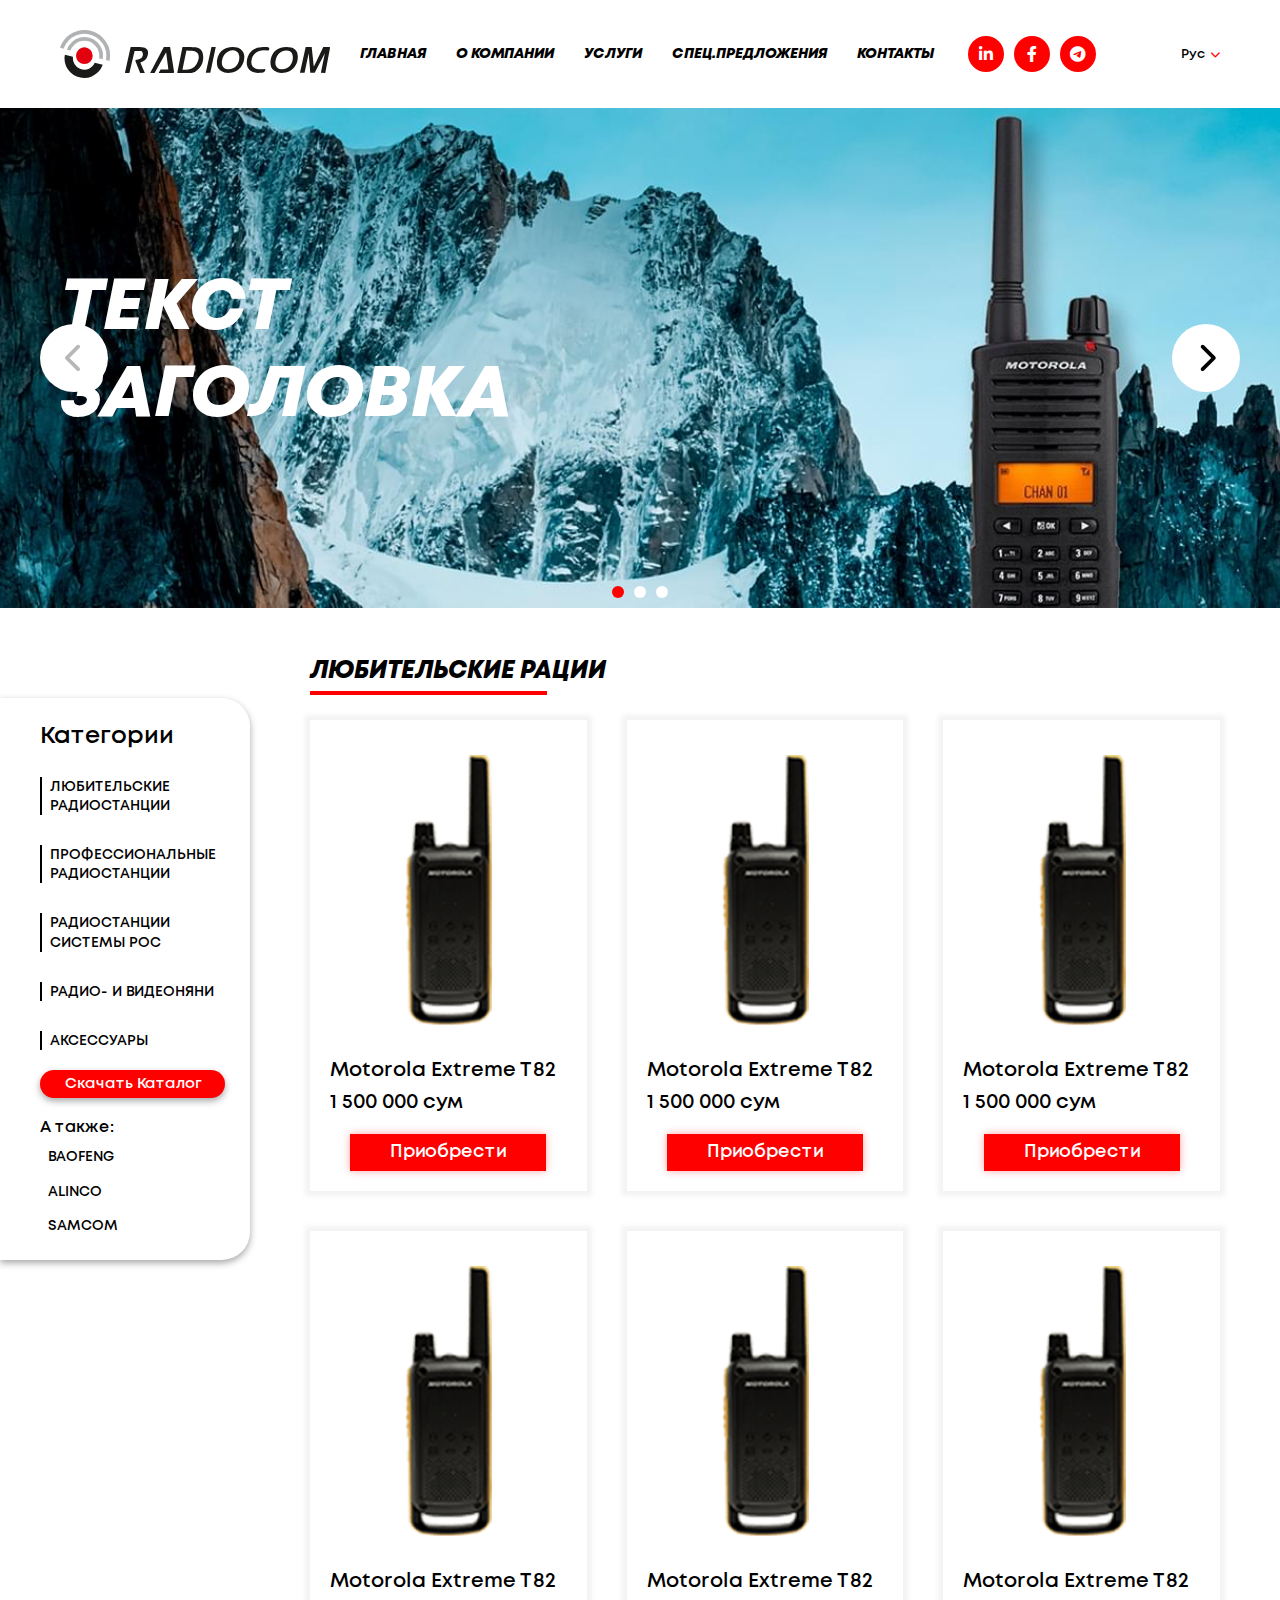
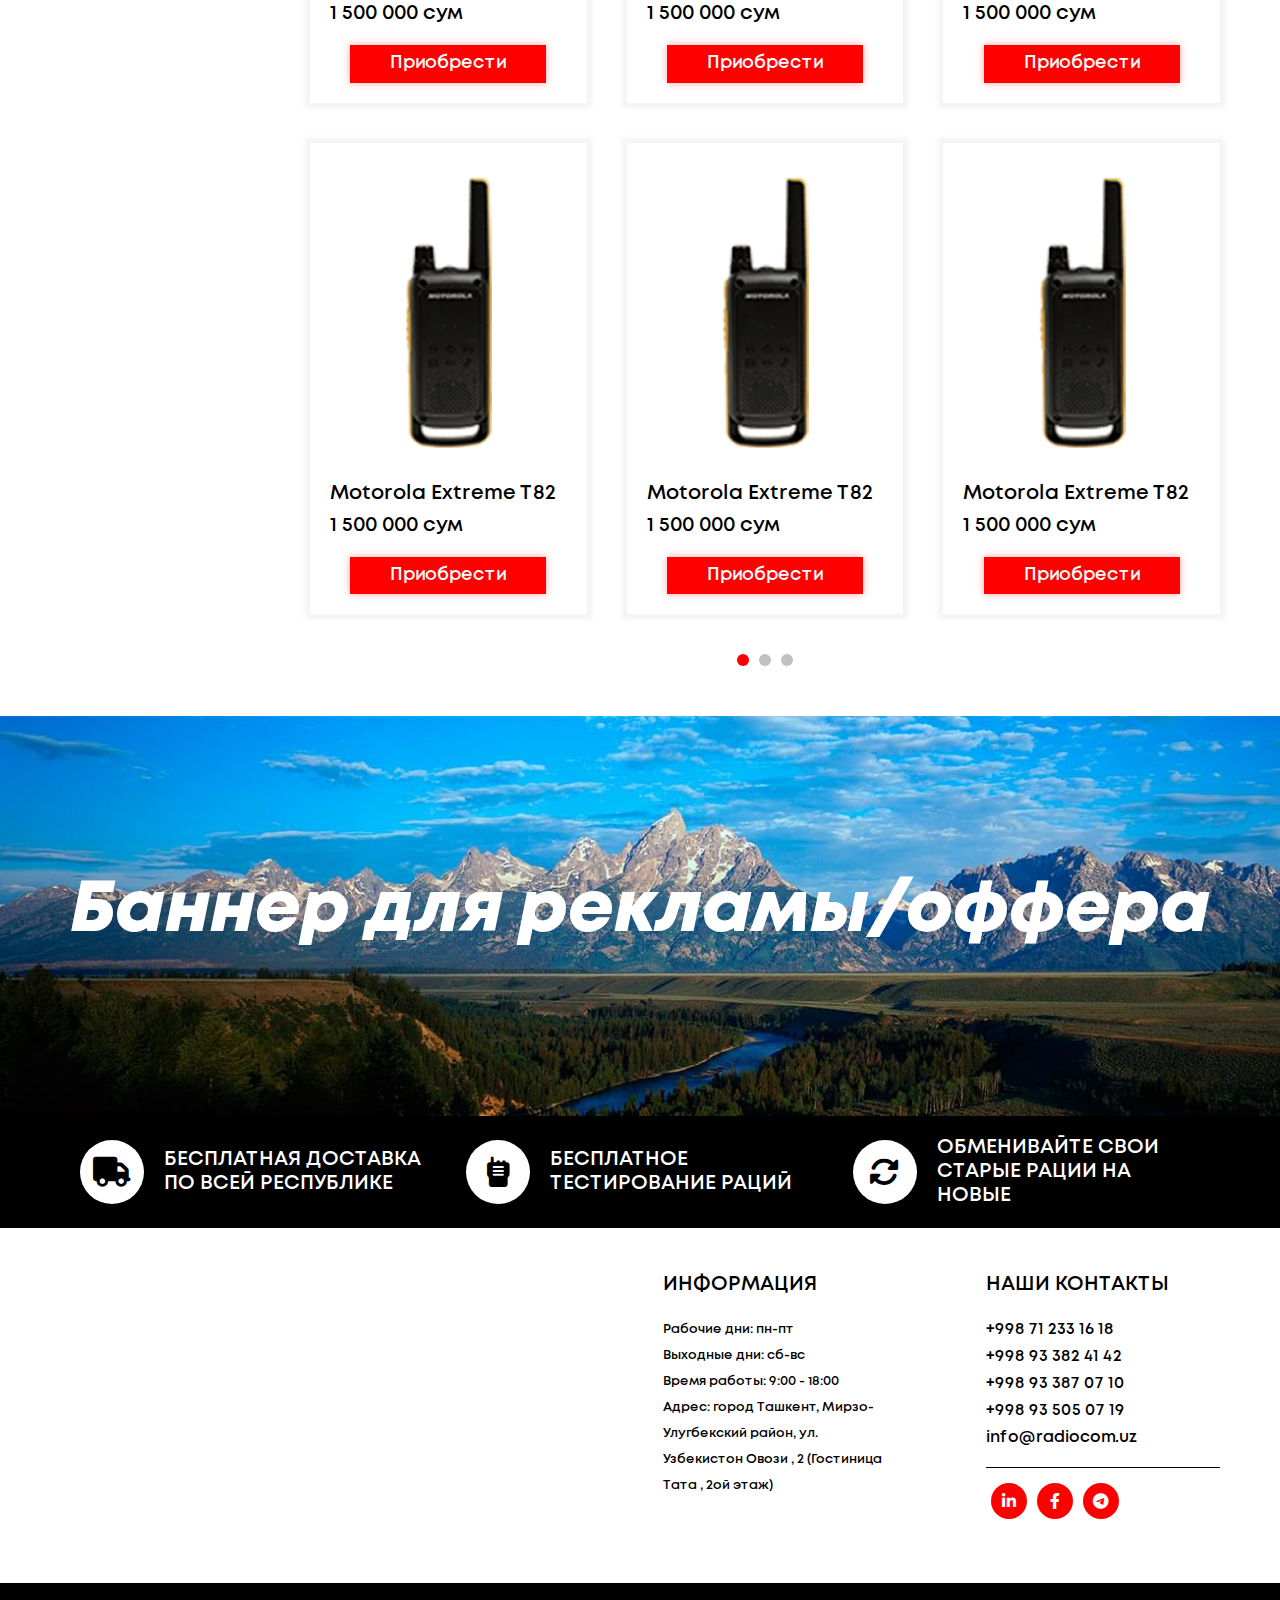
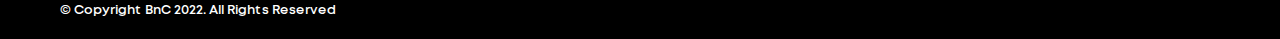
==== index.html @ 078ad46f "init" ====
<!DOCTYPE html>
<html lang="ru">

<head>
    <meta charset="utf-8">
    <title>
        Radiocom
    </title>
    <meta name="description" content="Radiocom">
    <meta name="viewport" content="width=device-width">
    <link rel="icon" href="images/favicon.png">
    <meta property="og:image" content="images/dist/preview.jpg">
    <link rel="preload" href="css/main.min.css" as="style">
    <link rel="preload" href="js/app.min.js" as="script">
    <link rel="stylesheet" href="css/main.min.css">
</head>

<body>

<header class="header">
    <div class="container">
        <div class="header__content">
            <a href="./" class="header__logo">
                <img src="./images/logo-black.svg" alt="logo">
            </a>
            <nav class="header__nav">
                <ul class="header__menu">
                    <li><a href="./" class="active">Главная</a></li>
                    <li><a href="./about.html">О компании</a></li>
                    <li><a href="./services.html">Услуги</a></li>
                    <li><a href="./poc.html">Спец.предложения</a></li>
                    <li><a href="./contacts.html">Контакты</a></li>
                </ul>
            </nav>
            <div class="header__right">
                <ul class="social">
                    <li><a href="#" aria-label="social"><i class="fa-brands fa-linkedin-in"></i></a></li>
                    <li><a href="#" aria-label="social"><i class="fa-brands fa-facebook-f"></i></a></li>
                    <li><a href="#" aria-label="social"><i class="fa-brands fa-telegram"></i></a></li>
                </ul>
                <ul class="header__lang">
                  
                    <li><a href="#">Рус</a></li>
                    <li><a href="#">Eng</a></li>
                    <li><a href="#">Uzb</a></li>
                </ul>
                <div class="burger mobile">
                    <input type="checkbox" id="burgerBtn" class="burger-checkbox">
                    <label for="burgerBtn">
                        <div class="hamburger">
                            <span class="bar bar1"></span>
                            <span class="bar bar2"></span>
                            <span class="bar bar3"></span>
                            <span class="bar bar4"></span>
                        </div>
                    </label>
                </div>
            </div>

        </div>
    </div>
</header>

<main class="main">
  <section class="hero" id="hero">
    <div class="hero__slider">
        <div class="swiper-container">
            <div class="swiper-wrapper">
                <div class="swiper-slide hero__item" style="background-image: url('./images/hero-bg.jpg');">
                    <div class="container">
                        <h1 class="hero__title">ТЕКСТ ЗАГОЛОВКА</h1>
                    </div>
                </div>
                <div class="swiper-slide hero__item" style="background-image: url('./images/hero-bg.jpg');">
                    <div class="container">
                        <h1 class="hero__title">ТЕКСТ ЗАГОЛОВКА</h1>
                    </div>
                </div>
                <div class="swiper-slide hero__item" style="background-image: url('./images/hero-bg.jpg');">
                    <div class="container">
                        <h1 class="hero__title">ТЕКСТ ЗАГОЛОВКА</h1>
                    </div>
                </div>
            </div>
        </div>
        <div class="slider__controls">
            <button type="button" class="slider__button slider__button-prev">
                <i class="fa-solid fa-chevron-left"></i>

            </button>
            <button type="button" class="slider__button slider__button-next">
                <i class="fa-solid fa-chevron-right"></i>
            </button>
        </div>
        <ul class="slider__pagination pagination">

        </ul>
    </div>
</section>
  <section class="products">
    <div class="container">
        <div class="products__categories categories">
            <h2 class="categories__title">Категории</h2>
            <ul class="categories__list">
                <li><a href="#">Любительские радиостанции</a></li>
                <li><a href="#">Профессиональные радиостанции</a></li>
                <li><a href="#">Радиостанции системы PoC</a></li>
                <li><a href="#">радио- и видеоняни</a></li>
                <li><a href="#">аксессуары</a></li>
            </ul>
            <a href="#" class="catalog__btn" download>Скачать Каталог</a>
            <p>А также:</p>
            <ul class="categories__others">
                <li><a href="#">Baofeng</a></li>
                <li><a href="#">alinco</a></li>
                <li><a href="#">samcom</a></li>
            </ul>
        </div>
        <div class="products__right">
            <h2 class="products__title">Любительские рации</h2>
            <div class="products__wrapper">
                <div class="products__item">
                    <a href="#" class="products__img">
                        <img src="./images/products/product-1.png" alt="product">
                    </a>
                    <p class="products__name">Motorola Extreme T82</p>
                    <p class="products__price">1 500 000 сум</p>
                    <a href="#" class="products__btn">Приобрести</a>
                </div>
                <div class="products__item">
                    <a href="#" class="products__img">
                        <img src="./images/products/product-1.png" alt="product">
                    </a>
                    <p class="products__name">Motorola Extreme T82</p>
                    <p class="products__price">1 500 000 сум</p>
                    <a href="#" class="products__btn">Приобрести</a>
                </div>
                <div class="products__item">
                    <a href="#" class="products__img">
                        <img src="./images/products/product-1.png" alt="product">
                    </a>
                    <p class="products__name">Motorola Extreme T82</p>
                    <p class="products__price">1 500 000 сум</p>
                    <a href="#" class="products__btn">Приобрести</a>
                </div>
                <div class="products__item">
                    <a href="#" class="products__img">
                        <img src="./images/products/product-1.png" alt="product">
                    </a>
                    <p class="products__name">Motorola Extreme T82</p>
                    <p class="products__price">1 500 000 сум</p>
                    <a href="#" class="products__btn">Приобрести</a>
                </div>
                <div class="products__item">
                    <a href="#" class="products__img">
                        <img src="./images/products/product-1.png" alt="product">
                    </a>
                    <p class="products__name">Motorola Extreme T82</p>
                    <p class="products__price">1 500 000 сум</p>
                    <a href="#" class="products__btn">Приобрести</a>
                </div>
                <div class="products__item">
                    <a href="#" class="products__img">
                        <img src="./images/products/product-1.png" alt="product">
                    </a>
                    <p class="products__name">Motorola Extreme T82</p>
                    <p class="products__price">1 500 000 сум</p>
                    <a href="#" class="products__btn">Приобрести</a>
                </div>
                <div class="products__item">
                    <a href="#" class="products__img">
                        <img src="./images/products/product-1.png" alt="product">
                    </a>
                    <p class="products__name">Motorola Extreme T82</p>
                    <p class="products__price">1 500 000 сум</p>
                    <a href="#" class="products__btn">Приобрести</a>
                </div>
                <div class="products__item">
                    <a href="#" class="products__img">
                        <img src="./images/products/product-1.png" alt="product">
                    </a>
                    <p class="products__name">Motorola Extreme T82</p>
                    <p class="products__price">1 500 000 сум</p>
                    <a href="#" class="products__btn">Приобрести</a>
                </div>
                <div class="products__item">
                    <a href="#" class="products__img">
                        <img src="./images/products/product-1.png" alt="product">
                    </a>
                    <p class="products__name">Motorola Extreme T82</p>
                    <p class="products__price">1 500 000 сум</p>
                    <a href="#" class="products__btn">Приобрести</a>
                </div>
            </div>
            <ul class="pagination">
                <li><a href="#" aria-label="pagination" class="active"></a></li>
                <li><a href="#" aria-label="pagination"></a></li>
                <li><a href="#" aria-label="pagination"></a></li>
            </ul>
        </div>
    </div>
</section>
  <section class="banner" style="background-image: url('./images/banner-bg.jpg');">
    <div class="container">
        <h2 class="banner__title">Баннер для рекламы/оффера</h2>
    </div>
</section>
  <section class="ffeatures">
    <div class="container">
        <div class="ffeatures__wrapper">
            <div class="ffeatures__item">
                <span class="ffeatures__icon">
                    <i class="fa-solid fa-truck"></i>
                </span>
                Бесплатная доставка по всей республике
            </div>
            <div class="ffeatures__item">
                <span class="ffeatures__icon">
                    <i class="fa-solid fa-walkie-talkie"></i>
                </span>
                Бесплатное тестирование раций
            </div>
            <div class="ffeatures__item">
                <span class="ffeatures__icon">
                    <i class="fa-solid fa-rotate"></i>
                </span>
                обменивайте свои старые рации на новые
            </div>
        </div>
    </div>
</section>
</main>

<footer class="footer">
    <div class="container">
        <div class="contacts__wrapper">
            <div class="map" id="map">
                <script type="text/javascript" charset="utf-8" async src="https://api-maps.yandex.ru/services/constructor/1.0/js/?um=constructor%3A28f73c1e164368e7a58b2b2218a86884e3dcd25d930b7006cfc4f5b9a64bc35a&amp;width=100%25&amp;height=100%&amp;lang=ru_RU&amp;scroll=false"></script>
            </div>
            <div class="contacts__right">
                <div class="contacts__item">
                    <h3 class="contacts__title">ИНФОРМАЦИЯ</h3>
                    <ul class="contacts__list">
                        <li>Рабочие дни: пн-пт</li>
                        <li>Выходные дни: сб-вс</li>
                        <li>Время работы: 9:00 - 18:00</li>
                        <li>Адрес: город Ташкент, Мирзо-Улугбекский район, ул. Узбекистон Овози , 2 (Гостиница Тата , 2ой этаж)</li>
                    </ul>
                </div>
                <div class="contacts__item">
                    <h3 class="contacts__title">НАШИ КОНТАКТЫ</h3>
                    <ul class="contacts__list">
                        <li><a href="#">+998 71 233 16 18</a></li>
                        <li><a href="#">+998 93 382 41 42</a></li>
                        <li><a href="#">+998 93 387 07 10</a></li>
                        <li><a href="#">+998 93 505 07 19</a></li>
                        <li><a href="#">info@radiocom.uz</a></li>
                    </ul>
                    <ul class="social">
                        <li><a href="#" aria-label="social"><i class="fa-brands fa-linkedin-in"></i></a></li>
                        <li><a href="#" aria-label="social"><i class="fa-brands fa-facebook-f"></i></a></li>
                        <li><a href="#" aria-label="social"><i class="fa-brands fa-telegram"></i></a></li>
                    </ul>
                </div>
            </div>
        </div>
    </div>
    <div class="footer__bottom">
        <div class="container">
            <p class="copyright">&copy; Copyright <a href="https://brushandcode.uz/">BnC</a> 2022. All Rights Reserved</p>
        </div>
    </div>
</footer>
<div class="modal" id="services-1">
    <button class="modal__close" type="button" aria-label="close modal">
        <i class="fa-solid fa-chevron-left"></i>
    </button>
    <h2 class="modal__title">Trade In</h2>
    <div class="modal__wrapper">
        <p><strong><i>Услуга TRADE-IN</i></strong> – на помощь быстрому и удобному обмену старой рации на новую! Компания Radiocom предоставляет услугу trade in всем обладателям устаревших раций.</p>
        <p></p>
        <p>Если вы желаете приобрести новую модель рации и избавиться от нынешней старой, то вам нужно, лишь прийти в наш офис и наши специалисты обменяют Вашу рацию на более новую модель.</p>
        <a href="#" class="modal__btn">Узнать подробнее</a>
    </div>
</div>
<div class="backdrop"></div>
<script src="js/app.min.js"></script>
</body>

</html>
---- css/main.min.css ----
@font-face{font-family:Mont;src:url(../fonts/Mont/Mont-HeavyItalic.eot);src:local('Mont Heavy Italic'),local('Mont-HeavyItalic'),url(../fonts/Mont/Mont-HeavyItalic.eot?#iefix) format('embedded-opentype'),url(../fonts/Mont/Mont-HeavyItalic.woff2) format('woff2'),url(../fonts/Mont/Mont-HeavyItalic.woff) format('woff'),url(../fonts/Mont/Mont-HeavyItalic.ttf) format('truetype');font-weight:900;font-style:italic;text-transform:capitalize;font-display:swap}@font-face{font-family:Mont;src:url(../fonts/Mont/Mont-SemiBold.eot);src:local('Mont SemiBold'),local('Mont-SemiBold'),url(../fonts/Mont/Mont-SemiBold.eot?#iefix) format('embedded-opentype'),url(../fonts/Mont/Mont-SemiBold.woff2) format('woff2'),url(../fonts/Mont/Mont-SemiBold.woff) format('woff'),url(../fonts/Mont/Mont-SemiBold.ttf) format('truetype');font-weight:600;font-style:normal;font-display:swap}*,::after,::before{-webkit-box-sizing:border-box;box-sizing:border-box}html{font-family:sans-serif;line-height:1.15;-webkit-text-size-adjust:100%;-webkit-tap-highlight-color:transparent}article,aside,figcaption,figure,footer,header,hgroup,main,nav,section{display:block}body{margin:0;font-family:-apple-system,BlinkMacSystemFont,"Segoe UI",Roboto,"Helvetica Neue",Arial,"Noto Sans","Liberation Sans",sans-serif,"Apple Color Emoji","Segoe UI Emoji","Segoe UI Symbol","Noto Color Emoji";font-size:1rem;font-weight:400;line-height:1.5;color:#212529;text-align:left;background-color:#fff}[tabindex="-1"]:focus:not(:focus-visible){outline:0!important}hr{-webkit-box-sizing:content-box;box-sizing:content-box;height:0;overflow:visible}h1,h2,h3,h4,h5,h6{margin-top:0;margin-bottom:.5rem}p{margin-top:0;margin-bottom:1rem}abbr[data-original-title],abbr[title]{text-decoration:underline;-webkit-text-decoration:underline dotted;text-decoration:underline dotted;cursor:help;border-bottom:0;-webkit-text-decoration-skip-ink:none;text-decoration-skip-ink:none}address{margin-bottom:1rem;font-style:normal;line-height:inherit}dl,ol,ul{margin-top:0;margin-bottom:1rem}ol ol,ol ul,ul ol,ul ul{margin-bottom:0}dt{font-weight:700}dd{margin-bottom:.5rem;margin-left:0}blockquote{margin:0 0 1rem}b,strong{font-weight:bolder}small{font-size:80%}sub,sup{position:relative;font-size:75%;line-height:0;vertical-align:baseline}sub{bottom:-.25em}sup{top:-.5em}a{color:#007bff;text-decoration:none;background-color:transparent}a:hover{color:#0056b3;text-decoration:underline}a:not([href]):not([class]){color:inherit;text-decoration:none}a:not([href]):not([class]):hover{color:inherit;text-decoration:none}code,kbd,pre,samp{font-family:SFMono-Regular,Menlo,Monaco,Consolas,"Liberation Mono","Courier New",monospace;font-size:1em}pre{margin-top:0;margin-bottom:1rem;overflow:auto;-ms-overflow-style:scrollbar}figure{margin:0 0 1rem}img{vertical-align:middle;border-style:none}svg{overflow:hidden;vertical-align:middle}table{border-collapse:collapse}caption{padding-top:.75rem;padding-bottom:.75rem;color:#6c757d;text-align:left;caption-side:bottom}th{text-align:inherit;text-align:-webkit-match-parent}label{display:inline-block;margin-bottom:.5rem}button{border-radius:0}button:focus:not(:focus-visible){outline:0}button,input,optgroup,select,textarea{margin:0;font-family:inherit;font-size:inherit;line-height:inherit}button,input{overflow:visible}button,select{text-transform:none}[role=button]{cursor:pointer}select{word-wrap:normal}[type=button],[type=reset],[type=submit],button{-webkit-appearance:button}[type=button]:not(:disabled),[type=reset]:not(:disabled),[type=submit]:not(:disabled),button:not(:disabled){cursor:pointer}[type=button]::-moz-focus-inner,[type=reset]::-moz-focus-inner,[type=submit]::-moz-focus-inner,button::-moz-focus-inner{padding:0;border-style:none}input[type=checkbox],input[type=radio]{-webkit-box-sizing:border-box;box-sizing:border-box;padding:0}textarea{overflow:auto;resize:vertical}fieldset{min-width:0;padding:0;margin:0;border:0}legend{display:block;width:100%;max-width:100%;padding:0;margin-bottom:.5rem;font-size:1.5rem;line-height:inherit;color:inherit;white-space:normal}progress{vertical-align:baseline}[type=number]::-webkit-inner-spin-button,[type=number]::-webkit-outer-spin-button{height:auto}[type=search]{outline-offset:-2px;-webkit-appearance:none}[type=search]::-webkit-search-decoration{-webkit-appearance:none}::-webkit-file-upload-button{font:inherit;-webkit-appearance:button}output{display:inline-block}summary{display:list-item;cursor:pointer}template{display:none}[hidden]{display:none!important}@font-face{font-family:swiper-icons;src:url("data:application/font-woff;charset=utf-8;base64, [base64]//wADZ2x5ZgAAAywAAADMAAAD2MHtryVoZWFkAAABbAAAADAAAAA2E2+eoWhoZWEAAAGcAAAAHwAAACQC9gDzaG10eAAAAigAAAAZAAAArgJkABFsb2NhAAAC0AAAAFoAAABaFQAUGG1heHAAAAG8AAAAHwAAACAAcABAbmFtZQAAA/gAAAE5AAACXvFdBwlwb3N0AAAFNAAAAGIAAACE5s74hXjaY2BkYGAAYpf5Hu/j+W2+MnAzMYDAzaX6QjD6/4//Bxj5GA8AuRwMYGkAPywL13jaY2BkYGA88P8Agx4j+/8fQDYfA1AEBWgDAIB2BOoAeNpjYGRgYNBh4GdgYgABEMnIABJzYNADCQAACWgAsQB42mNgYfzCOIGBlYGB0YcxjYGBwR1Kf2WQZGhhYGBiYGVmgAFGBiQQkOaawtDAoMBQxXjg/wEGPcYDDA4wNUA2CCgwsAAAO4EL6gAAeNpj2M0gyAACqxgGNWBkZ2D4/wMA+xkDdgAAAHjaY2BgYGaAYBkGRgYQiAHyGMF8FgYHIM3DwMHABGQrMOgyWDLEM1T9/w8UBfEMgLzE////P/5//f/V/xv+r4eaAAeMbAxwIUYmIMHEgKYAYjUcsDAwsLKxc3BycfPw8jEQA/[base64]/uznmfPFBNODM2K7MTQ45YEAZqGP81AmGGcF3iPqOop0r1SPTaTbVkfUe4HXj97wYE+yNwWYxwWu4v1ugWHgo3S1XdZEVqWM7ET0cfnLGxWfkgR42o2PvWrDMBSFj/IHLaF0zKjRgdiVMwScNRAoWUoH78Y2icB/yIY09An6AH2Bdu/UB+yxopYshQiEvnvu0dURgDt8QeC8PDw7Fpji3fEA4z/PEJ6YOB5hKh4dj3EvXhxPqH/SKUY3rJ7srZ4FZnh1PMAtPhwP6fl2PMJMPDgeQ4rY8YT6Gzao0eAEA409DuggmTnFnOcSCiEiLMgxCiTI6Cq5DZUd3Qmp10vO0LaLTd2cjN4fOumlc7lUYbSQcZFkutRG7g6JKZKy0RmdLY680CDnEJ+UMkpFFe1RN7nxdVpXrC4aTtnaurOnYercZg2YVmLN/d/gczfEimrE/fs/bOuq29Zmn8tloORaXgZgGa78yO9/cnXm2BpaGvq25Dv9S4E9+5SIc9PqupJKhYFSSl47+Qcr1mYNAAAAeNptw0cKwkAAAMDZJA8Q7OUJvkLsPfZ6zFVERPy8qHh2YER+3i/BP83vIBLLySsoKimrqKqpa2hp6+jq6RsYGhmbmJqZSy0sraxtbO3sHRydnEMU4uR6yx7JJXveP7WrDycAAAAAAAH//wACeNpjYGRgYOABYhkgZgJCZgZNBkYGLQZtIJsFLMYAAAw3ALgAeNolizEKgDAQBCchRbC2sFER0YD6qVQiBCv/H9ezGI6Z5XBAw8CBK/m5iQQVauVbXLnOrMZv2oLdKFa8Pjuru2hJzGabmOSLzNMzvutpB3N42mNgZGBg4GKQYzBhYMxJLMlj4GBgAYow/P/PAJJhLM6sSoWKfWCAAwDAjgbRAAB42mNgYGBkAIIbCZo5IPrmUn0hGA0AO8EFTQAA");font-weight:400;font-style:normal}:root{--swiper-theme-color:#007aff}.swiper{margin-left:auto;margin-right:auto;position:relative;overflow:hidden;list-style:none;padding:0;z-index:1}.swiper-vertical>.swiper-wrapper{-webkit-box-orient:vertical;-webkit-box-direction:normal;-ms-flex-direction:column;flex-direction:column}.swiper-wrapper{position:relative;width:100%;height:100%;z-index:1;display:-webkit-box;display:-ms-flexbox;display:flex;-webkit-transition-property:-webkit-transform;transition-property:-webkit-transform;-o-transition-property:transform;transition-property:transform;transition-property:transform,-webkit-transform;-webkit-box-sizing:content-box;box-sizing:content-box}.swiper-android .swiper-slide,.swiper-wrapper{-webkit-transform:translate3d(0,0,0);transform:translate3d(0,0,0)}.swiper-pointer-events{-ms-touch-action:pan-y;touch-action:pan-y}.swiper-pointer-events.swiper-vertical{-ms-touch-action:pan-x;touch-action:pan-x}.swiper-slide{-ms-flex-negative:0;flex-shrink:0;width:100%;height:100%;position:relative;-webkit-transition-property:-webkit-transform;transition-property:-webkit-transform;-o-transition-property:transform;transition-property:transform;transition-property:transform,-webkit-transform}.swiper-slide-invisible-blank{visibility:hidden}.swiper-autoheight,.swiper-autoheight .swiper-slide{height:auto}.swiper-autoheight .swiper-wrapper{-webkit-box-align:start;-ms-flex-align:start;align-items:flex-start;-webkit-transition-property:height,-webkit-transform;transition-property:height,-webkit-transform;-o-transition-property:transform,height;transition-property:transform,height;transition-property:transform,height,-webkit-transform}.swiper-backface-hidden .swiper-slide{-webkit-transform:translateZ(0);transform:translateZ(0);-webkit-backface-visibility:hidden;backface-visibility:hidden}.swiper-3d,.swiper-3d.swiper-css-mode .swiper-wrapper{-webkit-perspective:1200px;perspective:1200px}.swiper-3d .swiper-cube-shadow,.swiper-3d .swiper-slide,.swiper-3d .swiper-slide-shadow,.swiper-3d .swiper-slide-shadow-bottom,.swiper-3d .swiper-slide-shadow-left,.swiper-3d .swiper-slide-shadow-right,.swiper-3d .swiper-slide-shadow-top,.swiper-3d .swiper-wrapper{-webkit-transform-style:preserve-3d;transform-style:preserve-3d}.swiper-3d .swiper-slide-shadow,.swiper-3d .swiper-slide-shadow-bottom,.swiper-3d .swiper-slide-shadow-left,.swiper-3d .swiper-slide-shadow-right,.swiper-3d .swiper-slide-shadow-top{position:absolute;left:0;top:0;width:100%;height:100%;pointer-events:none;z-index:10}.swiper-3d .swiper-slide-shadow{background:rgba(0,0,0,.15)}.swiper-3d .swiper-slide-shadow-left{background-image:-webkit-gradient(linear,right top,left top,from(rgba(0,0,0,.5)),to(rgba(0,0,0,0)));background-image:-o-linear-gradient(right,rgba(0,0,0,.5),rgba(0,0,0,0));background-image:linear-gradient(to left,rgba(0,0,0,.5),rgba(0,0,0,0))}.swiper-3d .swiper-slide-shadow-right{background-image:-webkit-gradient(linear,left top,right top,from(rgba(0,0,0,.5)),to(rgba(0,0,0,0)));background-image:-o-linear-gradient(left,rgba(0,0,0,.5),rgba(0,0,0,0));background-image:linear-gradient(to right,rgba(0,0,0,.5),rgba(0,0,0,0))}.swiper-3d .swiper-slide-shadow-top{background-image:-webkit-gradient(linear,left bottom,left top,from(rgba(0,0,0,.5)),to(rgba(0,0,0,0)));background-image:-o-linear-gradient(bottom,rgba(0,0,0,.5),rgba(0,0,0,0));background-image:linear-gradient(to top,rgba(0,0,0,.5),rgba(0,0,0,0))}.swiper-3d .swiper-slide-shadow-bottom{background-image:-webkit-gradient(linear,left top,left bottom,from(rgba(0,0,0,.5)),to(rgba(0,0,0,0)));background-image:-o-linear-gradient(top,rgba(0,0,0,.5),rgba(0,0,0,0));background-image:linear-gradient(to bottom,rgba(0,0,0,.5),rgba(0,0,0,0))}.swiper-css-mode>.swiper-wrapper{overflow:auto;scrollbar-width:none;-ms-overflow-style:none}.swiper-css-mode>.swiper-wrapper::-webkit-scrollbar{display:none}.swiper-css-mode>.swiper-wrapper>.swiper-slide{scroll-snap-align:start start}.swiper-horizontal.swiper-css-mode>.swiper-wrapper{-ms-scroll-snap-type:x mandatory;scroll-snap-type:x mandatory}.swiper-vertical.swiper-css-mode>.swiper-wrapper{-ms-scroll-snap-type:y mandatory;scroll-snap-type:y mandatory}.swiper-centered>.swiper-wrapper::before{content:'';-ms-flex-negative:0;flex-shrink:0;-webkit-box-ordinal-group:10000;-ms-flex-order:9999;order:9999}.swiper-centered.swiper-horizontal>.swiper-wrapper>.swiper-slide:first-child{-webkit-margin-start:var(--swiper-centered-offset-before);margin-inline-start:var(--swiper-centered-offset-before)}.swiper-centered.swiper-horizontal>.swiper-wrapper::before{height:100%;min-height:1px;width:var(--swiper-centered-offset-after)}.swiper-centered.swiper-vertical>.swiper-wrapper>.swiper-slide:first-child{-webkit-margin-before:var(--swiper-centered-offset-before);margin-block-start:var(--swiper-centered-offset-before)}.swiper-centered.swiper-vertical>.swiper-wrapper::before{width:100%;min-width:1px;height:var(--swiper-centered-offset-after)}.swiper-centered>.swiper-wrapper>.swiper-slide{scroll-snap-align:center center}.swiper-virtual .swiper-slide{-webkit-backface-visibility:hidden;-webkit-transform:translateZ(0);transform:translateZ(0)}.swiper-virtual.swiper-css-mode .swiper-wrapper::after{content:'';position:absolute;left:0;top:0;pointer-events:none}.swiper-virtual.swiper-css-mode.swiper-horizontal .swiper-wrapper::after{height:1px;width:var(--swiper-virtual-size)}.swiper-virtual.swiper-css-mode.swiper-vertical .swiper-wrapper::after{width:1px;height:var(--swiper-virtual-size)}:root{--swiper-navigation-size:44px}.swiper-button-next,.swiper-button-prev{position:absolute;top:50%;width:calc(var(--swiper-navigation-size)/ 44 * 27);height:var(--swiper-navigation-size);margin-top:calc(0px - (var(--swiper-navigation-size)/ 2));z-index:10;cursor:pointer;display:-webkit-box;display:-ms-flexbox;display:flex;-webkit-box-align:center;-ms-flex-align:center;align-items:center;-webkit-box-pack:center;-ms-flex-pack:center;justify-content:center;color:var(--swiper-navigation-color,var(--swiper-theme-color))}.swiper-button-next.swiper-button-disabled,.swiper-button-prev.swiper-button-disabled{opacity:.35;cursor:auto;pointer-events:none}.swiper-button-next.swiper-button-hidden,.swiper-button-prev.swiper-button-hidden{opacity:0;cursor:auto;pointer-events:none}.swiper-navigation-disabled .swiper-button-next,.swiper-navigation-disabled .swiper-button-prev{display:none!important}.swiper-button-next:after,.swiper-button-prev:after{font-family:swiper-icons;font-size:var(--swiper-navigation-size);text-transform:none!important;letter-spacing:0;font-variant:initial;line-height:1}.swiper-button-prev,.swiper-rtl .swiper-button-next{left:10px;right:auto}.swiper-button-prev:after,.swiper-rtl .swiper-button-next:after{content:'prev'}.swiper-button-next,.swiper-rtl .swiper-button-prev{right:10px;left:auto}.swiper-button-next:after,.swiper-rtl .swiper-button-prev:after{content:'next'}.swiper-button-lock{display:none}.swiper-pagination{position:absolute;text-align:center;-webkit-transition:.3s opacity;-o-transition:.3s opacity;transition:.3s opacity;-webkit-transform:translate3d(0,0,0);transform:translate3d(0,0,0);z-index:10}.swiper-pagination.swiper-pagination-hidden{opacity:0}.swiper-pagination-disabled>.swiper-pagination,.swiper-pagination.swiper-pagination-disabled{display:none!important}.swiper-horizontal>.swiper-pagination-bullets,.swiper-pagination-bullets.swiper-pagination-horizontal,.swiper-pagination-custom,.swiper-pagination-fraction{bottom:10px;left:0;width:100%}.swiper-pagination-bullets-dynamic{overflow:hidden;font-size:0}.swiper-pagination-bullets-dynamic .swiper-pagination-bullet{-webkit-transform:scale(.33);-ms-transform:scale(.33);transform:scale(.33);position:relative}.swiper-pagination-bullets-dynamic .swiper-pagination-bullet-active{-webkit-transform:scale(1);-ms-transform:scale(1);transform:scale(1)}.swiper-pagination-bullets-dynamic .swiper-pagination-bullet-active-main{-webkit-transform:scale(1);-ms-transform:scale(1);transform:scale(1)}.swiper-pagination-bullets-dynamic .swiper-pagination-bullet-active-prev{-webkit-transform:scale(.66);-ms-transform:scale(.66);transform:scale(.66)}.swiper-pagination-bullets-dynamic .swiper-pagination-bullet-active-prev-prev{-webkit-transform:scale(.33);-ms-transform:scale(.33);transform:scale(.33)}.swiper-pagination-bullets-dynamic .swiper-pagination-bullet-active-next{-webkit-transform:scale(.66);-ms-transform:scale(.66);transform:scale(.66)}.swiper-pagination-bullets-dynamic .swiper-pagination-bullet-active-next-next{-webkit-transform:scale(.33);-ms-transform:scale(.33);transform:scale(.33)}.swiper-pagination-bullet{width:var(--swiper-pagination-bullet-width,var(--swiper-pagination-bullet-size,8px));height:var(--swiper-pagination-bullet-height,var(--swiper-pagination-bullet-size,8px));display:inline-block;border-radius:50%;background:var(--swiper-pagination-bullet-inactive-color,#000);opacity:var(--swiper-pagination-bullet-inactive-opacity,.2)}button.swiper-pagination-bullet{border:none;margin:0;padding:0;-webkit-box-shadow:none;box-shadow:none;-webkit-appearance:none;-moz-appearance:none;appearance:none}.swiper-pagination-clickable .swiper-pagination-bullet{cursor:pointer}.swiper-pagination-bullet:only-child{display:none!important}.swiper-pagination-bullet-active{opacity:var(--swiper-pagination-bullet-opacity,1);background:var(--swiper-pagination-color,var(--swiper-theme-color))}.swiper-pagination-vertical.swiper-pagination-bullets,.swiper-vertical>.swiper-pagination-bullets{right:10px;top:50%;-webkit-transform:translate3d(0,-50%,0);transform:translate3d(0,-50%,0)}.swiper-pagination-vertical.swiper-pagination-bullets .swiper-pagination-bullet,.swiper-vertical>.swiper-pagination-bullets .swiper-pagination-bullet{margin:var(--swiper-pagination-bullet-vertical-gap,6px) 0;display:block}.swiper-pagination-vertical.swiper-pagination-bullets.swiper-pagination-bullets-dynamic,.swiper-vertical>.swiper-pagination-bullets.swiper-pagination-bullets-dynamic{top:50%;-webkit-transform:translateY(-50%);-ms-transform:translateY(-50%);transform:translateY(-50%);width:8px}.swiper-pagination-vertical.swiper-pagination-bullets.swiper-pagination-bullets-dynamic .swiper-pagination-bullet,.swiper-vertical>.swiper-pagination-bullets.swiper-pagination-bullets-dynamic .swiper-pagination-bullet{display:inline-block;-webkit-transition:.2s transform,.2s top;-o-transition:.2s transform,.2s top;transition:.2s transform,.2s top}.swiper-horizontal>.swiper-pagination-bullets .swiper-pagination-bullet,.swiper-pagination-horizontal.swiper-pagination-bullets .swiper-pagination-bullet{margin:0 var(--swiper-pagination-bullet-horizontal-gap,4px)}.swiper-horizontal>.swiper-pagination-bullets.swiper-pagination-bullets-dynamic,.swiper-pagination-horizontal.swiper-pagination-bullets.swiper-pagination-bullets-dynamic{left:50%;-webkit-transform:translateX(-50%);-ms-transform:translateX(-50%);transform:translateX(-50%);white-space:nowrap}.swiper-horizontal>.swiper-pagination-bullets.swiper-pagination-bullets-dynamic .swiper-pagination-bullet,.swiper-pagination-horizontal.swiper-pagination-bullets.swiper-pagination-bullets-dynamic .swiper-pagination-bullet{-webkit-transition:.2s transform,.2s left;-o-transition:.2s transform,.2s left;transition:.2s transform,.2s left}.swiper-horizontal.swiper-rtl>.swiper-pagination-bullets-dynamic .swiper-pagination-bullet{-webkit-transition:.2s transform,.2s right;-o-transition:.2s transform,.2s right;transition:.2s transform,.2s right}.swiper-pagination-progressbar{background:rgba(0,0,0,.25);position:absolute}.swiper-pagination-progressbar .swiper-pagination-progressbar-fill{background:var(--swiper-pagination-color,var(--swiper-theme-color));position:absolute;left:0;top:0;width:100%;height:100%;-webkit-transform:scale(0);-ms-transform:scale(0);transform:scale(0);-webkit-transform-origin:left top;-ms-transform-origin:left top;transform-origin:left top}.swiper-rtl .swiper-pagination-progressbar .swiper-pagination-progressbar-fill{-webkit-transform-origin:right top;-ms-transform-origin:right top;transform-origin:right top}.swiper-horizontal>.swiper-pagination-progressbar,.swiper-pagination-progressbar.swiper-pagination-horizontal,.swiper-pagination-progressbar.swiper-pagination-vertical.swiper-pagination-progressbar-opposite,.swiper-vertical>.swiper-pagination-progressbar.swiper-pagination-progressbar-opposite{width:100%;height:4px;left:0;top:0}.swiper-horizontal>.swiper-pagination-progressbar.swiper-pagination-progressbar-opposite,.swiper-pagination-progressbar.swiper-pagination-horizontal.swiper-pagination-progressbar-opposite,.swiper-pagination-progressbar.swiper-pagination-vertical,.swiper-vertical>.swiper-pagination-progressbar{width:4px;height:100%;left:0;top:0}.swiper-pagination-lock{display:none}.swiper-scrollbar{border-radius:10px;position:relative;-ms-touch-action:none;background:rgba(0,0,0,.1)}.swiper-scrollbar-disabled>.swiper-scrollbar,.swiper-scrollbar.swiper-scrollbar-disabled{display:none!important}.swiper-horizontal>.swiper-scrollbar,.swiper-scrollbar.swiper-scrollbar-horizontal{position:absolute;left:1%;bottom:3px;z-index:50;height:5px;width:98%}.swiper-scrollbar.swiper-scrollbar-vertical,.swiper-vertical>.swiper-scrollbar{position:absolute;right:3px;top:1%;z-index:50;width:5px;height:98%}.swiper-scrollbar-drag{height:100%;width:100%;position:relative;background:rgba(0,0,0,.5);border-radius:10px;left:0;top:0}.swiper-scrollbar-cursor-drag{cursor:move}.swiper-scrollbar-lock{display:none}.swiper-zoom-container{width:100%;height:100%;display:-webkit-box;display:-ms-flexbox;display:flex;-webkit-box-pack:center;-ms-flex-pack:center;justify-content:center;-webkit-box-align:center;-ms-flex-align:center;align-items:center;text-align:center}.swiper-zoom-container>canvas,.swiper-zoom-container>img,.swiper-zoom-container>svg{max-width:100%;max-height:100%;-o-object-fit:contain;object-fit:contain}.swiper-slide-zoomed{cursor:move}.swiper-lazy-preloader{width:42px;height:42px;position:absolute;left:50%;top:50%;margin-left:-21px;margin-top:-21px;z-index:10;-webkit-transform-origin:50%;-ms-transform-origin:50%;transform-origin:50%;-webkit-box-sizing:border-box;box-sizing:border-box;border:4px solid var(--swiper-preloader-color,var(--swiper-theme-color));border-radius:50%;border-top-color:transparent}.swiper-watch-progress .swiper-slide-visible .swiper-lazy-preloader,.swiper:not(.swiper-watch-progress) .swiper-lazy-preloader{-webkit-animation:swiper-preloader-spin 1s infinite linear;animation:swiper-preloader-spin 1s infinite linear}.swiper-lazy-preloader-white{--swiper-preloader-color:#fff}.swiper-lazy-preloader-black{--swiper-preloader-color:#000}@-webkit-keyframes swiper-preloader-spin{0%{-webkit-transform:rotate(0);transform:rotate(0)}100%{-webkit-transform:rotate(360deg);transform:rotate(360deg)}}@keyframes swiper-preloader-spin{0%{-webkit-transform:rotate(0);transform:rotate(0)}100%{-webkit-transform:rotate(360deg);transform:rotate(360deg)}}.swiper .swiper-notification{position:absolute;left:0;top:0;pointer-events:none;opacity:0;z-index:-1000}.swiper-free-mode>.swiper-wrapper{-webkit-transition-timing-function:ease-out;-o-transition-timing-function:ease-out;transition-timing-function:ease-out;margin:0 auto}.swiper-grid>.swiper-wrapper{-ms-flex-wrap:wrap;flex-wrap:wrap}.swiper-grid-column>.swiper-wrapper{-ms-flex-wrap:wrap;flex-wrap:wrap;-webkit-box-orient:vertical;-webkit-box-direction:normal;-ms-flex-direction:column;flex-direction:column}.swiper-fade.swiper-free-mode .swiper-slide{-webkit-transition-timing-function:ease-out;-o-transition-timing-function:ease-out;transition-timing-function:ease-out}.swiper-fade .swiper-slide{pointer-events:none;-webkit-transition-property:opacity;-o-transition-property:opacity;transition-property:opacity}.swiper-fade .swiper-slide .swiper-slide{pointer-events:none}.swiper-fade .swiper-slide-active,.swiper-fade .swiper-slide-active .swiper-slide-active{pointer-events:auto}.swiper-cube{overflow:visible}.swiper-cube .swiper-slide{pointer-events:none;-webkit-backface-visibility:hidden;backface-visibility:hidden;z-index:1;visibility:hidden;-webkit-transform-origin:0 0;-ms-transform-origin:0 0;transform-origin:0 0;width:100%;height:100%}.swiper-cube .swiper-slide .swiper-slide{pointer-events:none}.swiper-cube.swiper-rtl .swiper-slide{-webkit-transform-origin:100% 0;-ms-transform-origin:100% 0;transform-origin:100% 0}.swiper-cube .swiper-slide-active,.swiper-cube .swiper-slide-active .swiper-slide-active{pointer-events:auto}.swiper-cube .swiper-slide-active,.swiper-cube .swiper-slide-next,.swiper-cube .swiper-slide-next+.swiper-slide,.swiper-cube .swiper-slide-prev{pointer-events:auto;visibility:visible}.swiper-cube .swiper-slide-shadow-bottom,.swiper-cube .swiper-slide-shadow-left,.swiper-cube .swiper-slide-shadow-right,.swiper-cube .swiper-slide-shadow-top{z-index:0;-webkit-backface-visibility:hidden;backface-visibility:hidden}.swiper-cube .swiper-cube-shadow{position:absolute;left:0;bottom:0;width:100%;height:100%;opacity:.6;z-index:0}.swiper-cube .swiper-cube-shadow:before{content:'';background:#000;position:absolute;left:0;top:0;bottom:0;right:0;-webkit-filter:blur(50px);filter:blur(50px)}.swiper-flip{overflow:visible}.swiper-flip .swiper-slide{pointer-events:none;-webkit-backface-visibility:hidden;backface-visibility:hidden;z-index:1}.swiper-flip .swiper-slide .swiper-slide{pointer-events:none}.swiper-flip .swiper-slide-active,.swiper-flip .swiper-slide-active .swiper-slide-active{pointer-events:auto}.swiper-flip .swiper-slide-shadow-bottom,.swiper-flip .swiper-slide-shadow-left,.swiper-flip .swiper-slide-shadow-right,.swiper-flip .swiper-slide-shadow-top{z-index:0;-webkit-backface-visibility:hidden;backface-visibility:hidden}.swiper-creative .swiper-slide{-webkit-backface-visibility:hidden;backface-visibility:hidden;overflow:hidden;-webkit-transition-property:opacity,height,-webkit-transform;transition-property:opacity,height,-webkit-transform;-o-transition-property:transform,opacity,height;transition-property:transform,opacity,height;transition-property:transform,opacity,height,-webkit-transform}.swiper-cards{overflow:visible}.swiper-cards .swiper-slide{-webkit-transform-origin:center bottom;-ms-transform-origin:center bottom;transform-origin:center bottom;-webkit-backface-visibility:hidden;backface-visibility:hidden;overflow:hidden}:root{--animate-duration:1s;--animate-delay:1s;--animate-repeat:1}.animate__animated{-webkit-animation-duration:1s;animation-duration:1s;-webkit-animation-duration:var(--animate-duration);animation-duration:var(--animate-duration);-webkit-animation-fill-mode:both;animation-fill-mode:both}.animate__animated.animate__infinite{-webkit-animation-iteration-count:infinite;animation-iteration-count:infinite}.animate__animated.animate__repeat-1{-webkit-animation-iteration-count:1;animation-iteration-count:1;-webkit-animation-iteration-count:var(--animate-repeat);animation-iteration-count:var(--animate-repeat)}.animate__animated.animate__repeat-2{-webkit-animation-iteration-count:2;animation-iteration-count:2;-webkit-animation-iteration-count:calc(var(--animate-repeat)*2);animation-iteration-count:calc(var(--animate-repeat)*2)}.animate__animated.animate__repeat-3{-webkit-animation-iteration-count:3;animation-iteration-count:3;-webkit-animation-iteration-count:calc(var(--animate-repeat)*3);animation-iteration-count:calc(var(--animate-repeat)*3)}.animate__animated.animate__delay-1s{-webkit-animation-delay:1s;animation-delay:1s;-webkit-animation-delay:var(--animate-delay);animation-delay:var(--animate-delay)}.animate__animated.animate__delay-2s{-webkit-animation-delay:2s;animation-delay:2s;-webkit-animation-delay:calc(var(--animate-delay)*2);animation-delay:calc(var(--animate-delay)*2)}.animate__animated.animate__delay-3s{-webkit-animation-delay:3s;animation-delay:3s;-webkit-animation-delay:calc(var(--animate-delay)*3);animation-delay:calc(var(--animate-delay)*3)}.animate__animated.animate__delay-4s{-webkit-animation-delay:4s;animation-delay:4s;-webkit-animation-delay:calc(var(--animate-delay)*4);animation-delay:calc(var(--animate-delay)*4)}.animate__animated.animate__delay-5s{-webkit-animation-delay:5s;animation-delay:5s;-webkit-animation-delay:calc(var(--animate-delay)*5);animation-delay:calc(var(--animate-delay)*5)}.animate__animated.animate__faster{-webkit-animation-duration:.5s;animation-duration:.5s;-webkit-animation-duration:calc(var(--animate-duration)/2);animation-duration:calc(var(--animate-duration)/2)}.animate__animated.animate__fast{-webkit-animation-duration:.8s;animation-duration:.8s;-webkit-animation-duration:calc(var(--animate-duration)*.8);animation-duration:calc(var(--animate-duration)*.8)}.animate__animated.animate__slow{-webkit-animation-duration:2s;animation-duration:2s;-webkit-animation-duration:calc(var(--animate-duration)*2);animation-duration:calc(var(--animate-duration)*2)}.animate__animated.animate__slower{-webkit-animation-duration:3s;animation-duration:3s;-webkit-animation-duration:calc(var(--animate-duration)*3);animation-duration:calc(var(--animate-duration)*3)}@media (prefers-reduced-motion:reduce),print{.animate__animated{-webkit-animation-duration:1ms!important;animation-duration:1ms!important;-webkit-transition-duration:1ms!important;-o-transition-duration:1ms!important;transition-duration:1ms!important;-webkit-animation-iteration-count:1!important;animation-iteration-count:1!important}.animate__animated[class*=Out]{opacity:0}}@-webkit-keyframes bounce{0%,20%,53%,to{-webkit-animation-timing-function:cubic-bezier(.215,.61,.355,1);animation-timing-function:cubic-bezier(.215,.61,.355,1);-webkit-transform:translateZ(0);transform:translateZ(0)}40%,43%{-webkit-animation-timing-function:cubic-bezier(.755,.05,.855,.06);animation-timing-function:cubic-bezier(.755,.05,.855,.06);-webkit-transform:translate3d(0,-30px,0) scaleY(1.1);transform:translate3d(0,-30px,0) scaleY(1.1)}70%{-webkit-animation-timing-function:cubic-bezier(.755,.05,.855,.06);animation-timing-function:cubic-bezier(.755,.05,.855,.06);-webkit-transform:translate3d(0,-15px,0) scaleY(1.05);transform:translate3d(0,-15px,0) scaleY(1.05)}80%{-webkit-transition-timing-function:cubic-bezier(.215,.61,.355,1);transition-timing-function:cubic-bezier(.215,.61,.355,1);-webkit-transform:translateZ(0) scaleY(.95);transform:translateZ(0) scaleY(.95)}90%{-webkit-transform:translate3d(0,-4px,0) scaleY(1.02);transform:translate3d(0,-4px,0) scaleY(1.02)}}@keyframes bounce{0%,20%,53%,to{-webkit-animation-timing-function:cubic-bezier(.215,.61,.355,1);animation-timing-function:cubic-bezier(.215,.61,.355,1);-webkit-transform:translateZ(0);transform:translateZ(0)}40%,43%{-webkit-animation-timing-function:cubic-bezier(.755,.05,.855,.06);animation-timing-function:cubic-bezier(.755,.05,.855,.06);-webkit-transform:translate3d(0,-30px,0) scaleY(1.1);transform:translate3d(0,-30px,0) scaleY(1.1)}70%{-webkit-animation-timing-function:cubic-bezier(.755,.05,.855,.06);animation-timing-function:cubic-bezier(.755,.05,.855,.06);-webkit-transform:translate3d(0,-15px,0) scaleY(1.05);transform:translate3d(0,-15px,0) scaleY(1.05)}80%{-webkit-transition-timing-function:cubic-bezier(.215,.61,.355,1);-o-transition-timing-function:cubic-bezier(.215,.61,.355,1);transition-timing-function:cubic-bezier(.215,.61,.355,1);-webkit-transform:translateZ(0) scaleY(.95);transform:translateZ(0) scaleY(.95)}90%{-webkit-transform:translate3d(0,-4px,0) scaleY(1.02);transform:translate3d(0,-4px,0) scaleY(1.02)}}.animate__bounce{-webkit-animation-name:bounce;animation-name:bounce;-webkit-transform-origin:center bottom;-ms-transform-origin:center bottom;transform-origin:center bottom}@-webkit-keyframes flash{0%,50%,to{opacity:1}25%,75%{opacity:0}}@keyframes flash{0%,50%,to{opacity:1}25%,75%{opacity:0}}.animate__flash{-webkit-animation-name:flash;animation-name:flash}@-webkit-keyframes pulse{0%{-webkit-transform:scaleX(1);transform:scaleX(1)}50%{-webkit-transform:scale3d(1.05,1.05,1.05);transform:scale3d(1.05,1.05,1.05)}to{-webkit-transform:scaleX(1);transform:scaleX(1)}}@keyframes pulse{0%{-webkit-transform:scaleX(1);transform:scaleX(1)}50%{-webkit-transform:scale3d(1.05,1.05,1.05);transform:scale3d(1.05,1.05,1.05)}to{-webkit-transform:scaleX(1);transform:scaleX(1)}}.animate__pulse{-webkit-animation-name:pulse;animation-name:pulse;-webkit-animation-timing-function:ease-in-out;animation-timing-function:ease-in-out}@-webkit-keyframes rubberBand{0%{-webkit-transform:scaleX(1);transform:scaleX(1)}30%{-webkit-transform:scale3d(1.25,.75,1);transform:scale3d(1.25,.75,1)}40%{-webkit-transform:scale3d(.75,1.25,1);transform:scale3d(.75,1.25,1)}50%{-webkit-transform:scale3d(1.15,.85,1);transform:scale3d(1.15,.85,1)}65%{-webkit-transform:scale3d(.95,1.05,1);transform:scale3d(.95,1.05,1)}75%{-webkit-transform:scale3d(1.05,.95,1);transform:scale3d(1.05,.95,1)}to{-webkit-transform:scaleX(1);transform:scaleX(1)}}@keyframes rubberBand{0%{-webkit-transform:scaleX(1);transform:scaleX(1)}30%{-webkit-transform:scale3d(1.25,.75,1);transform:scale3d(1.25,.75,1)}40%{-webkit-transform:scale3d(.75,1.25,1);transform:scale3d(.75,1.25,1)}50%{-webkit-transform:scale3d(1.15,.85,1);transform:scale3d(1.15,.85,1)}65%{-webkit-transform:scale3d(.95,1.05,1);transform:scale3d(.95,1.05,1)}75%{-webkit-transform:scale3d(1.05,.95,1);transform:scale3d(1.05,.95,1)}to{-webkit-transform:scaleX(1);transform:scaleX(1)}}.animate__rubberBand{-webkit-animation-name:rubberBand;animation-name:rubberBand}@-webkit-keyframes shakeX{0%,to{-webkit-transform:translateZ(0);transform:translateZ(0)}10%,30%,50%,70%,90%{-webkit-transform:translate3d(-10px,0,0);transform:translate3d(-10px,0,0)}20%,40%,60%,80%{-webkit-transform:translate3d(10px,0,0);transform:translate3d(10px,0,0)}}@keyframes shakeX{0%,to{-webkit-transform:translateZ(0);transform:translateZ(0)}10%,30%,50%,70%,90%{-webkit-transform:translate3d(-10px,0,0);transform:translate3d(-10px,0,0)}20%,40%,60%,80%{-webkit-transform:translate3d(10px,0,0);transform:translate3d(10px,0,0)}}.animate__shakeX{-webkit-animation-name:shakeX;animation-name:shakeX}@-webkit-keyframes shakeY{0%,to{-webkit-transform:translateZ(0);transform:translateZ(0)}10%,30%,50%,70%,90%{-webkit-transform:translate3d(0,-10px,0);transform:translate3d(0,-10px,0)}20%,40%,60%,80%{-webkit-transform:translate3d(0,10px,0);transform:translate3d(0,10px,0)}}@keyframes shakeY{0%,to{-webkit-transform:translateZ(0);transform:translateZ(0)}10%,30%,50%,70%,90%{-webkit-transform:translate3d(0,-10px,0);transform:translate3d(0,-10px,0)}20%,40%,60%,80%{-webkit-transform:translate3d(0,10px,0);transform:translate3d(0,10px,0)}}.animate__shakeY{-webkit-animation-name:shakeY;animation-name:shakeY}@-webkit-keyframes headShake{0%{-webkit-transform:translateX(0);transform:translateX(0)}6.5%{-webkit-transform:translateX(-6px) rotateY(-9deg);transform:translateX(-6px) rotateY(-9deg)}18.5%{-webkit-transform:translateX(5px) rotateY(7deg);transform:translateX(5px) rotateY(7deg)}31.5%{-webkit-transform:translateX(-3px) rotateY(-5deg);transform:translateX(-3px) rotateY(-5deg)}43.5%{-webkit-transform:translateX(2px) rotateY(3deg);transform:translateX(2px) rotateY(3deg)}50%{-webkit-transform:translateX(0);transform:translateX(0)}}@keyframes headShake{0%{-webkit-transform:translateX(0);transform:translateX(0)}6.5%{-webkit-transform:translateX(-6px) rotateY(-9deg);transform:translateX(-6px) rotateY(-9deg)}18.5%{-webkit-transform:translateX(5px) rotateY(7deg);transform:translateX(5px) rotateY(7deg)}31.5%{-webkit-transform:translateX(-3px) rotateY(-5deg);transform:translateX(-3px) rotateY(-5deg)}43.5%{-webkit-transform:translateX(2px) rotateY(3deg);transform:translateX(2px) rotateY(3deg)}50%{-webkit-transform:translateX(0);transform:translateX(0)}}.animate__headShake{-webkit-animation-timing-function:ease-in-out;animation-timing-function:ease-in-out;-webkit-animation-name:headShake;animation-name:headShake}@-webkit-keyframes swing{20%{-webkit-transform:rotate(15deg);transform:rotate(15deg)}40%{-webkit-transform:rotate(-10deg);transform:rotate(-10deg)}60%{-webkit-transform:rotate(5deg);transform:rotate(5deg)}80%{-webkit-transform:rotate(-5deg);transform:rotate(-5deg)}to{-webkit-transform:rotate(0);transform:rotate(0)}}@keyframes swing{20%{-webkit-transform:rotate(15deg);transform:rotate(15deg)}40%{-webkit-transform:rotate(-10deg);transform:rotate(-10deg)}60%{-webkit-transform:rotate(5deg);transform:rotate(5deg)}80%{-webkit-transform:rotate(-5deg);transform:rotate(-5deg)}to{-webkit-transform:rotate(0);transform:rotate(0)}}.animate__swing{-webkit-transform-origin:top center;-ms-transform-origin:top center;transform-origin:top center;-webkit-animation-name:swing;animation-name:swing}@-webkit-keyframes tada{0%{-webkit-transform:scaleX(1);transform:scaleX(1)}10%,20%{-webkit-transform:scale3d(.9,.9,.9) rotate(-3deg);transform:scale3d(.9,.9,.9) rotate(-3deg)}30%,50%,70%,90%{-webkit-transform:scale3d(1.1,1.1,1.1) rotate(3deg);transform:scale3d(1.1,1.1,1.1) rotate(3deg)}40%,60%,80%{-webkit-transform:scale3d(1.1,1.1,1.1) rotate(-3deg);transform:scale3d(1.1,1.1,1.1) rotate(-3deg)}to{-webkit-transform:scaleX(1);transform:scaleX(1)}}@keyframes tada{0%{-webkit-transform:scaleX(1);transform:scaleX(1)}10%,20%{-webkit-transform:scale3d(.9,.9,.9) rotate(-3deg);transform:scale3d(.9,.9,.9) rotate(-3deg)}30%,50%,70%,90%{-webkit-transform:scale3d(1.1,1.1,1.1) rotate(3deg);transform:scale3d(1.1,1.1,1.1) rotate(3deg)}40%,60%,80%{-webkit-transform:scale3d(1.1,1.1,1.1) rotate(-3deg);transform:scale3d(1.1,1.1,1.1) rotate(-3deg)}to{-webkit-transform:scaleX(1);transform:scaleX(1)}}.animate__tada{-webkit-animation-name:tada;animation-name:tada}@-webkit-keyframes wobble{0%{-webkit-transform:translateZ(0);transform:translateZ(0)}15%{-webkit-transform:translate3d(-25%,0,0) rotate(-5deg);transform:translate3d(-25%,0,0) rotate(-5deg)}30%{-webkit-transform:translate3d(20%,0,0) rotate(3deg);transform:translate3d(20%,0,0) rotate(3deg)}45%{-webkit-transform:translate3d(-15%,0,0) rotate(-3deg);transform:translate3d(-15%,0,0) rotate(-3deg)}60%{-webkit-transform:translate3d(10%,0,0) rotate(2deg);transform:translate3d(10%,0,0) rotate(2deg)}75%{-webkit-transform:translate3d(-5%,0,0) rotate(-1deg);transform:translate3d(-5%,0,0) rotate(-1deg)}to{-webkit-transform:translateZ(0);transform:translateZ(0)}}@keyframes wobble{0%{-webkit-transform:translateZ(0);transform:translateZ(0)}15%{-webkit-transform:translate3d(-25%,0,0) rotate(-5deg);transform:translate3d(-25%,0,0) rotate(-5deg)}30%{-webkit-transform:translate3d(20%,0,0) rotate(3deg);transform:translate3d(20%,0,0) rotate(3deg)}45%{-webkit-transform:translate3d(-15%,0,0) rotate(-3deg);transform:translate3d(-15%,0,0) rotate(-3deg)}60%{-webkit-transform:translate3d(10%,0,0) rotate(2deg);transform:translate3d(10%,0,0) rotate(2deg)}75%{-webkit-transform:translate3d(-5%,0,0) rotate(-1deg);transform:translate3d(-5%,0,0) rotate(-1deg)}to{-webkit-transform:translateZ(0);transform:translateZ(0)}}.animate__wobble{-webkit-animation-name:wobble;animation-name:wobble}@-webkit-keyframes jello{0%,11.1%,to{-webkit-transform:translateZ(0);transform:translateZ(0)}22.2%{-webkit-transform:skewX(-12.5deg) skewY(-12.5deg);transform:skewX(-12.5deg) skewY(-12.5deg)}33.3%{-webkit-transform:skewX(6.25deg) skewY(6.25deg);transform:skewX(6.25deg) skewY(6.25deg)}44.4%{-webkit-transform:skewX(-3.125deg) skewY(-3.125deg);transform:skewX(-3.125deg) skewY(-3.125deg)}55.5%{-webkit-transform:skewX(1.5625deg) skewY(1.5625deg);transform:skewX(1.5625deg) skewY(1.5625deg)}66.6%{-webkit-transform:skewX(-.78125deg) skewY(-.78125deg);transform:skewX(-.78125deg) skewY(-.78125deg)}77.7%{-webkit-transform:skewX(.39063deg) skewY(.39063deg);transform:skewX(.39063deg) skewY(.39063deg)}88.8%{-webkit-transform:skewX(-.19531deg) skewY(-.19531deg);transform:skewX(-.19531deg) skewY(-.19531deg)}}@keyframes jello{0%,11.1%,to{-webkit-transform:translateZ(0);transform:translateZ(0)}22.2%{-webkit-transform:skewX(-12.5deg) skewY(-12.5deg);transform:skewX(-12.5deg) skewY(-12.5deg)}33.3%{-webkit-transform:skewX(6.25deg) skewY(6.25deg);transform:skewX(6.25deg) skewY(6.25deg)}44.4%{-webkit-transform:skewX(-3.125deg) skewY(-3.125deg);transform:skewX(-3.125deg) skewY(-3.125deg)}55.5%{-webkit-transform:skewX(1.5625deg) skewY(1.5625deg);transform:skewX(1.5625deg) skewY(1.5625deg)}66.6%{-webkit-transform:skewX(-.78125deg) skewY(-.78125deg);transform:skewX(-.78125deg) skewY(-.78125deg)}77.7%{-webkit-transform:skewX(.39063deg) skewY(.39063deg);transform:skewX(.39063deg) skewY(.39063deg)}88.8%{-webkit-transform:skewX(-.19531deg) skewY(-.19531deg);transform:skewX(-.19531deg) skewY(-.19531deg)}}.animate__jello{-webkit-animation-name:jello;animation-name:jello;-webkit-transform-origin:center;-ms-transform-origin:center;transform-origin:center}@-webkit-keyframes heartBeat{0%{-webkit-transform:scale(1);transform:scale(1)}14%{-webkit-transform:scale(1.3);transform:scale(1.3)}28%{-webkit-transform:scale(1);transform:scale(1)}42%{-webkit-transform:scale(1.3);transform:scale(1.3)}70%{-webkit-transform:scale(1);transform:scale(1)}}@keyframes heartBeat{0%{-webkit-transform:scale(1);transform:scale(1)}14%{-webkit-transform:scale(1.3);transform:scale(1.3)}28%{-webkit-transform:scale(1);transform:scale(1)}42%{-webkit-transform:scale(1.3);transform:scale(1.3)}70%{-webkit-transform:scale(1);transform:scale(1)}}.animate__heartBeat{-webkit-animation-name:heartBeat;animation-name:heartBeat;-webkit-animation-duration:1.3s;animation-duration:1.3s;-webkit-animation-duration:calc(var(--animate-duration)*1.3);animation-duration:calc(var(--animate-duration)*1.3);-webkit-animation-timing-function:ease-in-out;animation-timing-function:ease-in-out}@-webkit-keyframes backInDown{0%{-webkit-transform:translateY(-1200px) scale(.7);transform:translateY(-1200px) scale(.7);opacity:.7}80%{-webkit-transform:translateY(0) scale(.7);transform:translateY(0) scale(.7);opacity:.7}to{-webkit-transform:scale(1);transform:scale(1);opacity:1}}@keyframes backInDown{0%{-webkit-transform:translateY(-1200px) scale(.7);transform:translateY(-1200px) scale(.7);opacity:.7}80%{-webkit-transform:translateY(0) scale(.7);transform:translateY(0) scale(.7);opacity:.7}to{-webkit-transform:scale(1);transform:scale(1);opacity:1}}.animate__backInDown{-webkit-animation-name:backInDown;animation-name:backInDown}@-webkit-keyframes backInLeft{0%{-webkit-transform:translateX(-2000px) scale(.7);transform:translateX(-2000px) scale(.7);opacity:.7}80%{-webkit-transform:translateX(0) scale(.7);transform:translateX(0) scale(.7);opacity:.7}to{-webkit-transform:scale(1);transform:scale(1);opacity:1}}@keyframes backInLeft{0%{-webkit-transform:translateX(-2000px) scale(.7);transform:translateX(-2000px) scale(.7);opacity:.7}80%{-webkit-transform:translateX(0) scale(.7);transform:translateX(0) scale(.7);opacity:.7}to{-webkit-transform:scale(1);transform:scale(1);opacity:1}}.animate__backInLeft{-webkit-animation-name:backInLeft;animation-name:backInLeft}@-webkit-keyframes backInRight{0%{-webkit-transform:translateX(2000px) scale(.7);transform:translateX(2000px) scale(.7);opacity:.7}80%{-webkit-transform:translateX(0) scale(.7);transform:translateX(0) scale(.7);opacity:.7}to{-webkit-transform:scale(1);transform:scale(1);opacity:1}}@keyframes backInRight{0%{-webkit-transform:translateX(2000px) scale(.7);transform:translateX(2000px) scale(.7);opacity:.7}80%{-webkit-transform:translateX(0) scale(.7);transform:translateX(0) scale(.7);opacity:.7}to{-webkit-transform:scale(1);transform:scale(1);opacity:1}}.animate__backInRight{-webkit-animation-name:backInRight;animation-name:backInRight}@-webkit-keyframes backInUp{0%{-webkit-transform:translateY(1200px) scale(.7);transform:translateY(1200px) scale(.7);opacity:.7}80%{-webkit-transform:translateY(0) scale(.7);transform:translateY(0) scale(.7);opacity:.7}to{-webkit-transform:scale(1);transform:scale(1);opacity:1}}@keyframes backInUp{0%{-webkit-transform:translateY(1200px) scale(.7);transform:translateY(1200px) scale(.7);opacity:.7}80%{-webkit-transform:translateY(0) scale(.7);transform:translateY(0) scale(.7);opacity:.7}to{-webkit-transform:scale(1);transform:scale(1);opacity:1}}.animate__backInUp{-webkit-animation-name:backInUp;animation-name:backInUp}@-webkit-keyframes backOutDown{0%{-webkit-transform:scale(1);transform:scale(1);opacity:1}20%{-webkit-transform:translateY(0) scale(.7);transform:translateY(0) scale(.7);opacity:.7}to{-webkit-transform:translateY(700px) scale(.7);transform:translateY(700px) scale(.7);opacity:.7}}@keyframes backOutDown{0%{-webkit-transform:scale(1);transform:scale(1);opacity:1}20%{-webkit-transform:translateY(0) scale(.7);transform:translateY(0) scale(.7);opacity:.7}to{-webkit-transform:translateY(700px) scale(.7);transform:translateY(700px) scale(.7);opacity:.7}}.animate__backOutDown{-webkit-animation-name:backOutDown;animation-name:backOutDown}@-webkit-keyframes backOutLeft{0%{-webkit-transform:scale(1);transform:scale(1);opacity:1}20%{-webkit-transform:translateX(0) scale(.7);transform:translateX(0) scale(.7);opacity:.7}to{-webkit-transform:translateX(-2000px) scale(.7);transform:translateX(-2000px) scale(.7);opacity:.7}}@keyframes backOutLeft{0%{-webkit-transform:scale(1);transform:scale(1);opacity:1}20%{-webkit-transform:translateX(0) scale(.7);transform:translateX(0) scale(.7);opacity:.7}to{-webkit-transform:translateX(-2000px) scale(.7);transform:translateX(-2000px) scale(.7);opacity:.7}}.animate__backOutLeft{-webkit-animation-name:backOutLeft;animation-name:backOutLeft}@-webkit-keyframes backOutRight{0%{-webkit-transform:scale(1);transform:scale(1);opacity:1}20%{-webkit-transform:translateX(0) scale(.7);transform:translateX(0) scale(.7);opacity:.7}to{-webkit-transform:translateX(2000px) scale(.7);transform:translateX(2000px) scale(.7);opacity:.7}}@keyframes backOutRight{0%{-webkit-transform:scale(1);transform:scale(1);opacity:1}20%{-webkit-transform:translateX(0) scale(.7);transform:translateX(0) scale(.7);opacity:.7}to{-webkit-transform:translateX(2000px) scale(.7);transform:translateX(2000px) scale(.7);opacity:.7}}.animate__backOutRight{-webkit-animation-name:backOutRight;animation-name:backOutRight}@-webkit-keyframes backOutUp{0%{-webkit-transform:scale(1);transform:scale(1);opacity:1}20%{-webkit-transform:translateY(0) scale(.7);transform:translateY(0) scale(.7);opacity:.7}to{-webkit-transform:translateY(-700px) scale(.7);transform:translateY(-700px) scale(.7);opacity:.7}}@keyframes backOutUp{0%{-webkit-transform:scale(1);transform:scale(1);opacity:1}20%{-webkit-transform:translateY(0) scale(.7);transform:translateY(0) scale(.7);opacity:.7}to{-webkit-transform:translateY(-700px) scale(.7);transform:translateY(-700px) scale(.7);opacity:.7}}.animate__backOutUp{-webkit-animation-name:backOutUp;animation-name:backOutUp}@-webkit-keyframes bounceIn{0%,20%,40%,60%,80%,to{-webkit-animation-timing-function:cubic-bezier(.215,.61,.355,1);animation-timing-function:cubic-bezier(.215,.61,.355,1)}0%{opacity:0;-webkit-transform:scale3d(.3,.3,.3);transform:scale3d(.3,.3,.3)}20%{-webkit-transform:scale3d(1.1,1.1,1.1);transform:scale3d(1.1,1.1,1.1)}40%{-webkit-transform:scale3d(.9,.9,.9);transform:scale3d(.9,.9,.9)}60%{opacity:1;-webkit-transform:scale3d(1.03,1.03,1.03);transform:scale3d(1.03,1.03,1.03)}80%{-webkit-transform:scale3d(.97,.97,.97);transform:scale3d(.97,.97,.97)}to{opacity:1;-webkit-transform:scaleX(1);transform:scaleX(1)}}@keyframes bounceIn{0%,20%,40%,60%,80%,to{-webkit-animation-timing-function:cubic-bezier(.215,.61,.355,1);animation-timing-function:cubic-bezier(.215,.61,.355,1)}0%{opacity:0;-webkit-transform:scale3d(.3,.3,.3);transform:scale3d(.3,.3,.3)}20%{-webkit-transform:scale3d(1.1,1.1,1.1);transform:scale3d(1.1,1.1,1.1)}40%{-webkit-transform:scale3d(.9,.9,.9);transform:scale3d(.9,.9,.9)}60%{opacity:1;-webkit-transform:scale3d(1.03,1.03,1.03);transform:scale3d(1.03,1.03,1.03)}80%{-webkit-transform:scale3d(.97,.97,.97);transform:scale3d(.97,.97,.97)}to{opacity:1;-webkit-transform:scaleX(1);transform:scaleX(1)}}.animate__bounceIn{-webkit-animation-duration:.75s;animation-duration:.75s;-webkit-animation-duration:calc(var(--animate-duration)*.75);animation-duration:calc(var(--animate-duration)*.75);-webkit-animation-name:bounceIn;animation-name:bounceIn}@-webkit-keyframes bounceInDown{0%,60%,75%,90%,to{-webkit-animation-timing-function:cubic-bezier(.215,.61,.355,1);animation-timing-function:cubic-bezier(.215,.61,.355,1)}0%{opacity:0;-webkit-transform:translate3d(0,-3000px,0) scaleY(3);transform:translate3d(0,-3000px,0) scaleY(3)}60%{opacity:1;-webkit-transform:translate3d(0,25px,0) scaleY(.9);transform:translate3d(0,25px,0) scaleY(.9)}75%{-webkit-transform:translate3d(0,-10px,0) scaleY(.95);transform:translate3d(0,-10px,0) scaleY(.95)}90%{-webkit-transform:translate3d(0,5px,0) scaleY(.985);transform:translate3d(0,5px,0) scaleY(.985)}to{-webkit-transform:translateZ(0);transform:translateZ(0)}}@keyframes bounceInDown{0%,60%,75%,90%,to{-webkit-animation-timing-function:cubic-bezier(.215,.61,.355,1);animation-timing-function:cubic-bezier(.215,.61,.355,1)}0%{opacity:0;-webkit-transform:translate3d(0,-3000px,0) scaleY(3);transform:translate3d(0,-3000px,0) scaleY(3)}60%{opacity:1;-webkit-transform:translate3d(0,25px,0) scaleY(.9);transform:translate3d(0,25px,0) scaleY(.9)}75%{-webkit-transform:translate3d(0,-10px,0) scaleY(.95);transform:translate3d(0,-10px,0) scaleY(.95)}90%{-webkit-transform:translate3d(0,5px,0) scaleY(.985);transform:translate3d(0,5px,0) scaleY(.985)}to{-webkit-transform:translateZ(0);transform:translateZ(0)}}.animate__bounceInDown{-webkit-animation-name:bounceInDown;animation-name:bounceInDown}@-webkit-keyframes bounceInLeft{0%,60%,75%,90%,to{-webkit-animation-timing-function:cubic-bezier(.215,.61,.355,1);animation-timing-function:cubic-bezier(.215,.61,.355,1)}0%{opacity:0;-webkit-transform:translate3d(-3000px,0,0) scaleX(3);transform:translate3d(-3000px,0,0) scaleX(3)}60%{opacity:1;-webkit-transform:translate3d(25px,0,0) scaleX(1);transform:translate3d(25px,0,0) scaleX(1)}75%{-webkit-transform:translate3d(-10px,0,0) scaleX(.98);transform:translate3d(-10px,0,0) scaleX(.98)}90%{-webkit-transform:translate3d(5px,0,0) scaleX(.995);transform:translate3d(5px,0,0) scaleX(.995)}to{-webkit-transform:translateZ(0);transform:translateZ(0)}}@keyframes bounceInLeft{0%,60%,75%,90%,to{-webkit-animation-timing-function:cubic-bezier(.215,.61,.355,1);animation-timing-function:cubic-bezier(.215,.61,.355,1)}0%{opacity:0;-webkit-transform:translate3d(-3000px,0,0) scaleX(3);transform:translate3d(-3000px,0,0) scaleX(3)}60%{opacity:1;-webkit-transform:translate3d(25px,0,0) scaleX(1);transform:translate3d(25px,0,0) scaleX(1)}75%{-webkit-transform:translate3d(-10px,0,0) scaleX(.98);transform:translate3d(-10px,0,0) scaleX(.98)}90%{-webkit-transform:translate3d(5px,0,0) scaleX(.995);transform:translate3d(5px,0,0) scaleX(.995)}to{-webkit-transform:translateZ(0);transform:translateZ(0)}}.animate__bounceInLeft{-webkit-animation-name:bounceInLeft;animation-name:bounceInLeft}@-webkit-keyframes bounceInRight{0%,60%,75%,90%,to{-webkit-animation-timing-function:cubic-bezier(.215,.61,.355,1);animation-timing-function:cubic-bezier(.215,.61,.355,1)}0%{opacity:0;-webkit-transform:translate3d(3000px,0,0) scaleX(3);transform:translate3d(3000px,0,0) scaleX(3)}60%{opacity:1;-webkit-transform:translate3d(-25px,0,0) scaleX(1);transform:translate3d(-25px,0,0) scaleX(1)}75%{-webkit-transform:translate3d(10px,0,0) scaleX(.98);transform:translate3d(10px,0,0) scaleX(.98)}90%{-webkit-transform:translate3d(-5px,0,0) scaleX(.995);transform:translate3d(-5px,0,0) scaleX(.995)}to{-webkit-transform:translateZ(0);transform:translateZ(0)}}@keyframes bounceInRight{0%,60%,75%,90%,to{-webkit-animation-timing-function:cubic-bezier(.215,.61,.355,1);animation-timing-function:cubic-bezier(.215,.61,.355,1)}0%{opacity:0;-webkit-transform:translate3d(3000px,0,0) scaleX(3);transform:translate3d(3000px,0,0) scaleX(3)}60%{opacity:1;-webkit-transform:translate3d(-25px,0,0) scaleX(1);transform:translate3d(-25px,0,0) scaleX(1)}75%{-webkit-transform:translate3d(10px,0,0) scaleX(.98);transform:translate3d(10px,0,0) scaleX(.98)}90%{-webkit-transform:translate3d(-5px,0,0) scaleX(.995);transform:translate3d(-5px,0,0) scaleX(.995)}to{-webkit-transform:translateZ(0);transform:translateZ(0)}}.animate__bounceInRight{-webkit-animation-name:bounceInRight;animation-name:bounceInRight}@-webkit-keyframes bounceInUp{0%,60%,75%,90%,to{-webkit-animation-timing-function:cubic-bezier(.215,.61,.355,1);animation-timing-function:cubic-bezier(.215,.61,.355,1)}0%{opacity:0;-webkit-transform:translate3d(0,3000px,0) scaleY(5);transform:translate3d(0,3000px,0) scaleY(5)}60%{opacity:1;-webkit-transform:translate3d(0,-20px,0) scaleY(.9);transform:translate3d(0,-20px,0) scaleY(.9)}75%{-webkit-transform:translate3d(0,10px,0) scaleY(.95);transform:translate3d(0,10px,0) scaleY(.95)}90%{-webkit-transform:translate3d(0,-5px,0) scaleY(.985);transform:translate3d(0,-5px,0) scaleY(.985)}to{-webkit-transform:translateZ(0);transform:translateZ(0)}}@keyframes bounceInUp{0%,60%,75%,90%,to{-webkit-animation-timing-function:cubic-bezier(.215,.61,.355,1);animation-timing-function:cubic-bezier(.215,.61,.355,1)}0%{opacity:0;-webkit-transform:translate3d(0,3000px,0) scaleY(5);transform:translate3d(0,3000px,0) scaleY(5)}60%{opacity:1;-webkit-transform:translate3d(0,-20px,0) scaleY(.9);transform:translate3d(0,-20px,0) scaleY(.9)}75%{-webkit-transform:translate3d(0,10px,0) scaleY(.95);transform:translate3d(0,10px,0) scaleY(.95)}90%{-webkit-transform:translate3d(0,-5px,0) scaleY(.985);transform:translate3d(0,-5px,0) scaleY(.985)}to{-webkit-transform:translateZ(0);transform:translateZ(0)}}.animate__bounceInUp{-webkit-animation-name:bounceInUp;animation-name:bounceInUp}@-webkit-keyframes bounceOut{20%{-webkit-transform:scale3d(.9,.9,.9);transform:scale3d(.9,.9,.9)}50%,55%{opacity:1;-webkit-transform:scale3d(1.1,1.1,1.1);transform:scale3d(1.1,1.1,1.1)}to{opacity:0;-webkit-transform:scale3d(.3,.3,.3);transform:scale3d(.3,.3,.3)}}@keyframes bounceOut{20%{-webkit-transform:scale3d(.9,.9,.9);transform:scale3d(.9,.9,.9)}50%,55%{opacity:1;-webkit-transform:scale3d(1.1,1.1,1.1);transform:scale3d(1.1,1.1,1.1)}to{opacity:0;-webkit-transform:scale3d(.3,.3,.3);transform:scale3d(.3,.3,.3)}}.animate__bounceOut{-webkit-animation-duration:.75s;animation-duration:.75s;-webkit-animation-duration:calc(var(--animate-duration)*.75);animation-duration:calc(var(--animate-duration)*.75);-webkit-animation-name:bounceOut;animation-name:bounceOut}@-webkit-keyframes bounceOutDown{20%{-webkit-transform:translate3d(0,10px,0) scaleY(.985);transform:translate3d(0,10px,0) scaleY(.985)}40%,45%{opacity:1;-webkit-transform:translate3d(0,-20px,0) scaleY(.9);transform:translate3d(0,-20px,0) scaleY(.9)}to{opacity:0;-webkit-transform:translate3d(0,2000px,0) scaleY(3);transform:translate3d(0,2000px,0) scaleY(3)}}@keyframes bounceOutDown{20%{-webkit-transform:translate3d(0,10px,0) scaleY(.985);transform:translate3d(0,10px,0) scaleY(.985)}40%,45%{opacity:1;-webkit-transform:translate3d(0,-20px,0) scaleY(.9);transform:translate3d(0,-20px,0) scaleY(.9)}to{opacity:0;-webkit-transform:translate3d(0,2000px,0) scaleY(3);transform:translate3d(0,2000px,0) scaleY(3)}}.animate__bounceOutDown{-webkit-animation-name:bounceOutDown;animation-name:bounceOutDown}@-webkit-keyframes bounceOutLeft{20%{opacity:1;-webkit-transform:translate3d(20px,0,0) scaleX(.9);transform:translate3d(20px,0,0) scaleX(.9)}to{opacity:0;-webkit-transform:translate3d(-2000px,0,0) scaleX(2);transform:translate3d(-2000px,0,0) scaleX(2)}}@keyframes bounceOutLeft{20%{opacity:1;-webkit-transform:translate3d(20px,0,0) scaleX(.9);transform:translate3d(20px,0,0) scaleX(.9)}to{opacity:0;-webkit-transform:translate3d(-2000px,0,0) scaleX(2);transform:translate3d(-2000px,0,0) scaleX(2)}}.animate__bounceOutLeft{-webkit-animation-name:bounceOutLeft;animation-name:bounceOutLeft}@-webkit-keyframes bounceOutRight{20%{opacity:1;-webkit-transform:translate3d(-20px,0,0) scaleX(.9);transform:translate3d(-20px,0,0) scaleX(.9)}to{opacity:0;-webkit-transform:translate3d(2000px,0,0) scaleX(2);transform:translate3d(2000px,0,0) scaleX(2)}}@keyframes bounceOutRight{20%{opacity:1;-webkit-transform:translate3d(-20px,0,0) scaleX(.9);transform:translate3d(-20px,0,0) scaleX(.9)}to{opacity:0;-webkit-transform:translate3d(2000px,0,0) scaleX(2);transform:translate3d(2000px,0,0) scaleX(2)}}.animate__bounceOutRight{-webkit-animation-name:bounceOutRight;animation-name:bounceOutRight}@-webkit-keyframes bounceOutUp{20%{-webkit-transform:translate3d(0,-10px,0) scaleY(.985);transform:translate3d(0,-10px,0) scaleY(.985)}40%,45%{opacity:1;-webkit-transform:translate3d(0,20px,0) scaleY(.9);transform:translate3d(0,20px,0) scaleY(.9)}to{opacity:0;-webkit-transform:translate3d(0,-2000px,0) scaleY(3);transform:translate3d(0,-2000px,0) scaleY(3)}}@keyframes bounceOutUp{20%{-webkit-transform:translate3d(0,-10px,0) scaleY(.985);transform:translate3d(0,-10px,0) scaleY(.985)}40%,45%{opacity:1;-webkit-transform:translate3d(0,20px,0) scaleY(.9);transform:translate3d(0,20px,0) scaleY(.9)}to{opacity:0;-webkit-transform:translate3d(0,-2000px,0) scaleY(3);transform:translate3d(0,-2000px,0) scaleY(3)}}.animate__bounceOutUp{-webkit-animation-name:bounceOutUp;animation-name:bounceOutUp}@-webkit-keyframes fadeIn{0%{opacity:0}to{opacity:1}}@keyframes fadeIn{0%{opacity:0}to{opacity:1}}.animate__fadeIn{-webkit-animation-name:fadeIn;animation-name:fadeIn}@-webkit-keyframes fadeInDown{0%{opacity:0;-webkit-transform:translate3d(0,-100%,0);transform:translate3d(0,-100%,0)}to{opacity:1;-webkit-transform:translateZ(0);transform:translateZ(0)}}@keyframes fadeInDown{0%{opacity:0;-webkit-transform:translate3d(0,-100%,0);transform:translate3d(0,-100%,0)}to{opacity:1;-webkit-transform:translateZ(0);transform:translateZ(0)}}.animate__fadeInDown{-webkit-animation-name:fadeInDown;animation-name:fadeInDown}@-webkit-keyframes fadeInDownBig{0%{opacity:0;-webkit-transform:translate3d(0,-2000px,0);transform:translate3d(0,-2000px,0)}to{opacity:1;-webkit-transform:translateZ(0);transform:translateZ(0)}}@keyframes fadeInDownBig{0%{opacity:0;-webkit-transform:translate3d(0,-2000px,0);transform:translate3d(0,-2000px,0)}to{opacity:1;-webkit-transform:translateZ(0);transform:translateZ(0)}}.animate__fadeInDownBig{-webkit-animation-name:fadeInDownBig;animation-name:fadeInDownBig}@-webkit-keyframes fadeInLeft{0%{opacity:0;-webkit-transform:translate3d(-100%,0,0);transform:translate3d(-100%,0,0)}to{opacity:1;-webkit-transform:translateZ(0);transform:translateZ(0)}}@keyframes fadeInLeft{0%{opacity:0;-webkit-transform:translate3d(-100%,0,0);transform:translate3d(-100%,0,0)}to{opacity:1;-webkit-transform:translateZ(0);transform:translateZ(0)}}.animate__fadeInLeft{-webkit-animation-name:fadeInLeft;animation-name:fadeInLeft}@-webkit-keyframes fadeInLeftBig{0%{opacity:0;-webkit-transform:translate3d(-2000px,0,0);transform:translate3d(-2000px,0,0)}to{opacity:1;-webkit-transform:translateZ(0);transform:translateZ(0)}}@keyframes fadeInLeftBig{0%{opacity:0;-webkit-transform:translate3d(-2000px,0,0);transform:translate3d(-2000px,0,0)}to{opacity:1;-webkit-transform:translateZ(0);transform:translateZ(0)}}.animate__fadeInLeftBig{-webkit-animation-name:fadeInLeftBig;animation-name:fadeInLeftBig}@-webkit-keyframes fadeInRight{0%{opacity:0;-webkit-transform:translate3d(100%,0,0);transform:translate3d(100%,0,0)}to{opacity:1;-webkit-transform:translateZ(0);transform:translateZ(0)}}@keyframes fadeInRight{0%{opacity:0;-webkit-transform:translate3d(100%,0,0);transform:translate3d(100%,0,0)}to{opacity:1;-webkit-transform:translateZ(0);transform:translateZ(0)}}.animate__fadeInRight{-webkit-animation-name:fadeInRight;animation-name:fadeInRight}@-webkit-keyframes fadeInRightBig{0%{opacity:0;-webkit-transform:translate3d(2000px,0,0);transform:translate3d(2000px,0,0)}to{opacity:1;-webkit-transform:translateZ(0);transform:translateZ(0)}}@keyframes fadeInRightBig{0%{opacity:0;-webkit-transform:translate3d(2000px,0,0);transform:translate3d(2000px,0,0)}to{opacity:1;-webkit-transform:translateZ(0);transform:translateZ(0)}}.animate__fadeInRightBig{-webkit-animation-name:fadeInRightBig;animation-name:fadeInRightBig}@-webkit-keyframes fadeInUp{0%{opacity:0;-webkit-transform:translate3d(0,100%,0);transform:translate3d(0,100%,0)}to{opacity:1;-webkit-transform:translateZ(0);transform:translateZ(0)}}@keyframes fadeInUp{0%{opacity:0;-webkit-transform:translate3d(0,100%,0);transform:translate3d(0,100%,0)}to{opacity:1;-webkit-transform:translateZ(0);transform:translateZ(0)}}.animate__fadeInUp{-webkit-animation-name:fadeInUp;animation-name:fadeInUp}@-webkit-keyframes fadeInUpBig{0%{opacity:0;-webkit-transform:translate3d(0,2000px,0);transform:translate3d(0,2000px,0)}to{opacity:1;-webkit-transform:translateZ(0);transform:translateZ(0)}}@keyframes fadeInUpBig{0%{opacity:0;-webkit-transform:translate3d(0,2000px,0);transform:translate3d(0,2000px,0)}to{opacity:1;-webkit-transform:translateZ(0);transform:translateZ(0)}}.animate__fadeInUpBig{-webkit-animation-name:fadeInUpBig;animation-name:fadeInUpBig}@-webkit-keyframes fadeInTopLeft{0%{opacity:0;-webkit-transform:translate3d(-100%,-100%,0);transform:translate3d(-100%,-100%,0)}to{opacity:1;-webkit-transform:translateZ(0);transform:translateZ(0)}}@keyframes fadeInTopLeft{0%{opacity:0;-webkit-transform:translate3d(-100%,-100%,0);transform:translate3d(-100%,-100%,0)}to{opacity:1;-webkit-transform:translateZ(0);transform:translateZ(0)}}.animate__fadeInTopLeft{-webkit-animation-name:fadeInTopLeft;animation-name:fadeInTopLeft}@-webkit-keyframes fadeInTopRight{0%{opacity:0;-webkit-transform:translate3d(100%,-100%,0);transform:translate3d(100%,-100%,0)}to{opacity:1;-webkit-transform:translateZ(0);transform:translateZ(0)}}@keyframes fadeInTopRight{0%{opacity:0;-webkit-transform:translate3d(100%,-100%,0);transform:translate3d(100%,-100%,0)}to{opacity:1;-webkit-transform:translateZ(0);transform:translateZ(0)}}.animate__fadeInTopRight{-webkit-animation-name:fadeInTopRight;animation-name:fadeInTopRight}@-webkit-keyframes fadeInBottomLeft{0%{opacity:0;-webkit-transform:translate3d(-100%,100%,0);transform:translate3d(-100%,100%,0)}to{opacity:1;-webkit-transform:translateZ(0);transform:translateZ(0)}}@keyframes fadeInBottomLeft{0%{opacity:0;-webkit-transform:translate3d(-100%,100%,0);transform:translate3d(-100%,100%,0)}to{opacity:1;-webkit-transform:translateZ(0);transform:translateZ(0)}}.animate__fadeInBottomLeft{-webkit-animation-name:fadeInBottomLeft;animation-name:fadeInBottomLeft}@-webkit-keyframes fadeInBottomRight{0%{opacity:0;-webkit-transform:translate3d(100%,100%,0);transform:translate3d(100%,100%,0)}to{opacity:1;-webkit-transform:translateZ(0);transform:translateZ(0)}}@keyframes fadeInBottomRight{0%{opacity:0;-webkit-transform:translate3d(100%,100%,0);transform:translate3d(100%,100%,0)}to{opacity:1;-webkit-transform:translateZ(0);transform:translateZ(0)}}.animate__fadeInBottomRight{-webkit-animation-name:fadeInBottomRight;animation-name:fadeInBottomRight}@-webkit-keyframes fadeOut{0%{opacity:1}to{opacity:0}}@keyframes fadeOut{0%{opacity:1}to{opacity:0}}.animate__fadeOut{-webkit-animation-name:fadeOut;animation-name:fadeOut}@-webkit-keyframes fadeOutDown{0%{opacity:1}to{opacity:0;-webkit-transform:translate3d(0,100%,0);transform:translate3d(0,100%,0)}}@keyframes fadeOutDown{0%{opacity:1}to{opacity:0;-webkit-transform:translate3d(0,100%,0);transform:translate3d(0,100%,0)}}.animate__fadeOutDown{-webkit-animation-name:fadeOutDown;animation-name:fadeOutDown}@-webkit-keyframes fadeOutDownBig{0%{opacity:1}to{opacity:0;-webkit-transform:translate3d(0,2000px,0);transform:translate3d(0,2000px,0)}}@keyframes fadeOutDownBig{0%{opacity:1}to{opacity:0;-webkit-transform:translate3d(0,2000px,0);transform:translate3d(0,2000px,0)}}.animate__fadeOutDownBig{-webkit-animation-name:fadeOutDownBig;animation-name:fadeOutDownBig}@-webkit-keyframes fadeOutLeft{0%{opacity:1}to{opacity:0;-webkit-transform:translate3d(-100%,0,0);transform:translate3d(-100%,0,0)}}@keyframes fadeOutLeft{0%{opacity:1}to{opacity:0;-webkit-transform:translate3d(-100%,0,0);transform:translate3d(-100%,0,0)}}.animate__fadeOutLeft{-webkit-animation-name:fadeOutLeft;animation-name:fadeOutLeft}@-webkit-keyframes fadeOutLeftBig{0%{opacity:1}to{opacity:0;-webkit-transform:translate3d(-2000px,0,0);transform:translate3d(-2000px,0,0)}}@keyframes fadeOutLeftBig{0%{opacity:1}to{opacity:0;-webkit-transform:translate3d(-2000px,0,0);transform:translate3d(-2000px,0,0)}}.animate__fadeOutLeftBig{-webkit-animation-name:fadeOutLeftBig;animation-name:fadeOutLeftBig}@-webkit-keyframes fadeOutRight{0%{opacity:1}to{opacity:0;-webkit-transform:translate3d(100%,0,0);transform:translate3d(100%,0,0)}}@keyframes fadeOutRight{0%{opacity:1}to{opacity:0;-webkit-transform:translate3d(100%,0,0);transform:translate3d(100%,0,0)}}.animate__fadeOutRight{-webkit-animation-name:fadeOutRight;animation-name:fadeOutRight}@-webkit-keyframes fadeOutRightBig{0%{opacity:1}to{opacity:0;-webkit-transform:translate3d(2000px,0,0);transform:translate3d(2000px,0,0)}}@keyframes fadeOutRightBig{0%{opacity:1}to{opacity:0;-webkit-transform:translate3d(2000px,0,0);transform:translate3d(2000px,0,0)}}.animate__fadeOutRightBig{-webkit-animation-name:fadeOutRightBig;animation-name:fadeOutRightBig}@-webkit-keyframes fadeOutUp{0%{opacity:1}to{opacity:0;-webkit-transform:translate3d(0,-100%,0);transform:translate3d(0,-100%,0)}}@keyframes fadeOutUp{0%{opacity:1}to{opacity:0;-webkit-transform:translate3d(0,-100%,0);transform:translate3d(0,-100%,0)}}.animate__fadeOutUp{-webkit-animation-name:fadeOutUp;animation-name:fadeOutUp}@-webkit-keyframes fadeOutUpBig{0%{opacity:1}to{opacity:0;-webkit-transform:translate3d(0,-2000px,0);transform:translate3d(0,-2000px,0)}}@keyframes fadeOutUpBig{0%{opacity:1}to{opacity:0;-webkit-transform:translate3d(0,-2000px,0);transform:translate3d(0,-2000px,0)}}.animate__fadeOutUpBig{-webkit-animation-name:fadeOutUpBig;animation-name:fadeOutUpBig}@-webkit-keyframes fadeOutTopLeft{0%{opacity:1;-webkit-transform:translateZ(0);transform:translateZ(0)}to{opacity:0;-webkit-transform:translate3d(-100%,-100%,0);transform:translate3d(-100%,-100%,0)}}@keyframes fadeOutTopLeft{0%{opacity:1;-webkit-transform:translateZ(0);transform:translateZ(0)}to{opacity:0;-webkit-transform:translate3d(-100%,-100%,0);transform:translate3d(-100%,-100%,0)}}.animate__fadeOutTopLeft{-webkit-animation-name:fadeOutTopLeft;animation-name:fadeOutTopLeft}@-webkit-keyframes fadeOutTopRight{0%{opacity:1;-webkit-transform:translateZ(0);transform:translateZ(0)}to{opacity:0;-webkit-transform:translate3d(100%,-100%,0);transform:translate3d(100%,-100%,0)}}@keyframes fadeOutTopRight{0%{opacity:1;-webkit-transform:translateZ(0);transform:translateZ(0)}to{opacity:0;-webkit-transform:translate3d(100%,-100%,0);transform:translate3d(100%,-100%,0)}}.animate__fadeOutTopRight{-webkit-animation-name:fadeOutTopRight;animation-name:fadeOutTopRight}@-webkit-keyframes fadeOutBottomRight{0%{opacity:1;-webkit-transform:translateZ(0);transform:translateZ(0)}to{opacity:0;-webkit-transform:translate3d(100%,100%,0);transform:translate3d(100%,100%,0)}}@keyframes fadeOutBottomRight{0%{opacity:1;-webkit-transform:translateZ(0);transform:translateZ(0)}to{opacity:0;-webkit-transform:translate3d(100%,100%,0);transform:translate3d(100%,100%,0)}}.animate__fadeOutBottomRight{-webkit-animation-name:fadeOutBottomRight;animation-name:fadeOutBottomRight}@-webkit-keyframes fadeOutBottomLeft{0%{opacity:1;-webkit-transform:translateZ(0);transform:translateZ(0)}to{opacity:0;-webkit-transform:translate3d(-100%,100%,0);transform:translate3d(-100%,100%,0)}}@keyframes fadeOutBottomLeft{0%{opacity:1;-webkit-transform:translateZ(0);transform:translateZ(0)}to{opacity:0;-webkit-transform:translate3d(-100%,100%,0);transform:translate3d(-100%,100%,0)}}.animate__fadeOutBottomLeft{-webkit-animation-name:fadeOutBottomLeft;animation-name:fadeOutBottomLeft}@-webkit-keyframes flip{0%{-webkit-transform:perspective(400px) scaleX(1) translateZ(0) rotateY(-1turn);transform:perspective(400px) scaleX(1) translateZ(0) rotateY(-1turn);-webkit-animation-timing-function:ease-out;animation-timing-function:ease-out}40%{-webkit-transform:perspective(400px) scaleX(1) translateZ(150px) rotateY(-190deg);transform:perspective(400px) scaleX(1) translateZ(150px) rotateY(-190deg);-webkit-animation-timing-function:ease-out;animation-timing-function:ease-out}50%{-webkit-transform:perspective(400px) scaleX(1) translateZ(150px) rotateY(-170deg);transform:perspective(400px) scaleX(1) translateZ(150px) rotateY(-170deg);-webkit-animation-timing-function:ease-in;animation-timing-function:ease-in}80%{-webkit-transform:perspective(400px) scale3d(.95,.95,.95) translateZ(0) rotateY(0);transform:perspective(400px) scale3d(.95,.95,.95) translateZ(0) rotateY(0);-webkit-animation-timing-function:ease-in;animation-timing-function:ease-in}to{-webkit-transform:perspective(400px) scaleX(1) translateZ(0) rotateY(0);transform:perspective(400px) scaleX(1) translateZ(0) rotateY(0);-webkit-animation-timing-function:ease-in;animation-timing-function:ease-in}}@keyframes flip{0%{-webkit-transform:perspective(400px) scaleX(1) translateZ(0) rotateY(-1turn);transform:perspective(400px) scaleX(1) translateZ(0) rotateY(-1turn);-webkit-animation-timing-function:ease-out;animation-timing-function:ease-out}40%{-webkit-transform:perspective(400px) scaleX(1) translateZ(150px) rotateY(-190deg);transform:perspective(400px) scaleX(1) translateZ(150px) rotateY(-190deg);-webkit-animation-timing-function:ease-out;animation-timing-function:ease-out}50%{-webkit-transform:perspective(400px) scaleX(1) translateZ(150px) rotateY(-170deg);transform:perspective(400px) scaleX(1) translateZ(150px) rotateY(-170deg);-webkit-animation-timing-function:ease-in;animation-timing-function:ease-in}80%{-webkit-transform:perspective(400px) scale3d(.95,.95,.95) translateZ(0) rotateY(0);transform:perspective(400px) scale3d(.95,.95,.95) translateZ(0) rotateY(0);-webkit-animation-timing-function:ease-in;animation-timing-function:ease-in}to{-webkit-transform:perspective(400px) scaleX(1) translateZ(0) rotateY(0);transform:perspective(400px) scaleX(1) translateZ(0) rotateY(0);-webkit-animation-timing-function:ease-in;animation-timing-function:ease-in}}.animate__animated.animate__flip{-webkit-backface-visibility:visible;backface-visibility:visible;-webkit-animation-name:flip;animation-name:flip}@-webkit-keyframes flipInX{0%{-webkit-transform:perspective(400px) rotateX(90deg);transform:perspective(400px) rotateX(90deg);-webkit-animation-timing-function:ease-in;animation-timing-function:ease-in;opacity:0}40%{-webkit-transform:perspective(400px) rotateX(-20deg);transform:perspective(400px) rotateX(-20deg);-webkit-animation-timing-function:ease-in;animation-timing-function:ease-in}60%{-webkit-transform:perspective(400px) rotateX(10deg);transform:perspective(400px) rotateX(10deg);opacity:1}80%{-webkit-transform:perspective(400px) rotateX(-5deg);transform:perspective(400px) rotateX(-5deg)}to{-webkit-transform:perspective(400px);transform:perspective(400px)}}@keyframes flipInX{0%{-webkit-transform:perspective(400px) rotateX(90deg);transform:perspective(400px) rotateX(90deg);-webkit-animation-timing-function:ease-in;animation-timing-function:ease-in;opacity:0}40%{-webkit-transform:perspective(400px) rotateX(-20deg);transform:perspective(400px) rotateX(-20deg);-webkit-animation-timing-function:ease-in;animation-timing-function:ease-in}60%{-webkit-transform:perspective(400px) rotateX(10deg);transform:perspective(400px) rotateX(10deg);opacity:1}80%{-webkit-transform:perspective(400px) rotateX(-5deg);transform:perspective(400px) rotateX(-5deg)}to{-webkit-transform:perspective(400px);transform:perspective(400px)}}.animate__flipInX{-webkit-backface-visibility:visible!important;backface-visibility:visible!important;-webkit-animation-name:flipInX;animation-name:flipInX}@-webkit-keyframes flipInY{0%{-webkit-transform:perspective(400px) rotateY(90deg);transform:perspective(400px) rotateY(90deg);-webkit-animation-timing-function:ease-in;animation-timing-function:ease-in;opacity:0}40%{-webkit-transform:perspective(400px) rotateY(-20deg);transform:perspective(400px) rotateY(-20deg);-webkit-animation-timing-function:ease-in;animation-timing-function:ease-in}60%{-webkit-transform:perspective(400px) rotateY(10deg);transform:perspective(400px) rotateY(10deg);opacity:1}80%{-webkit-transform:perspective(400px) rotateY(-5deg);transform:perspective(400px) rotateY(-5deg)}to{-webkit-transform:perspective(400px);transform:perspective(400px)}}@keyframes flipInY{0%{-webkit-transform:perspective(400px) rotateY(90deg);transform:perspective(400px) rotateY(90deg);-webkit-animation-timing-function:ease-in;animation-timing-function:ease-in;opacity:0}40%{-webkit-transform:perspective(400px) rotateY(-20deg);transform:perspective(400px) rotateY(-20deg);-webkit-animation-timing-function:ease-in;animation-timing-function:ease-in}60%{-webkit-transform:perspective(400px) rotateY(10deg);transform:perspective(400px) rotateY(10deg);opacity:1}80%{-webkit-transform:perspective(400px) rotateY(-5deg);transform:perspective(400px) rotateY(-5deg)}to{-webkit-transform:perspective(400px);transform:perspective(400px)}}.animate__flipInY{-webkit-backface-visibility:visible!important;backface-visibility:visible!important;-webkit-animation-name:flipInY;animation-name:flipInY}@-webkit-keyframes flipOutX{0%{-webkit-transform:perspective(400px);transform:perspective(400px)}30%{-webkit-transform:perspective(400px) rotateX(-20deg);transform:perspective(400px) rotateX(-20deg);opacity:1}to{-webkit-transform:perspective(400px) rotateX(90deg);transform:perspective(400px) rotateX(90deg);opacity:0}}@keyframes flipOutX{0%{-webkit-transform:perspective(400px);transform:perspective(400px)}30%{-webkit-transform:perspective(400px) rotateX(-20deg);transform:perspective(400px) rotateX(-20deg);opacity:1}to{-webkit-transform:perspective(400px) rotateX(90deg);transform:perspective(400px) rotateX(90deg);opacity:0}}.animate__flipOutX{-webkit-animation-duration:.75s;animation-duration:.75s;-webkit-animation-duration:calc(var(--animate-duration)*.75);animation-duration:calc(var(--animate-duration)*.75);-webkit-animation-name:flipOutX;animation-name:flipOutX;-webkit-backface-visibility:visible!important;backface-visibility:visible!important}@-webkit-keyframes flipOutY{0%{-webkit-transform:perspective(400px);transform:perspective(400px)}30%{-webkit-transform:perspective(400px) rotateY(-15deg);transform:perspective(400px) rotateY(-15deg);opacity:1}to{-webkit-transform:perspective(400px) rotateY(90deg);transform:perspective(400px) rotateY(90deg);opacity:0}}@keyframes flipOutY{0%{-webkit-transform:perspective(400px);transform:perspective(400px)}30%{-webkit-transform:perspective(400px) rotateY(-15deg);transform:perspective(400px) rotateY(-15deg);opacity:1}to{-webkit-transform:perspective(400px) rotateY(90deg);transform:perspective(400px) rotateY(90deg);opacity:0}}.animate__flipOutY{-webkit-animation-duration:.75s;animation-duration:.75s;-webkit-animation-duration:calc(var(--animate-duration)*.75);animation-duration:calc(var(--animate-duration)*.75);-webkit-backface-visibility:visible!important;backface-visibility:visible!important;-webkit-animation-name:flipOutY;animation-name:flipOutY}@-webkit-keyframes lightSpeedInRight{0%{-webkit-transform:translate3d(100%,0,0) skewX(-30deg);transform:translate3d(100%,0,0) skewX(-30deg);opacity:0}60%{-webkit-transform:skewX(20deg);transform:skewX(20deg);opacity:1}80%{-webkit-transform:skewX(-5deg);transform:skewX(-5deg)}to{-webkit-transform:translateZ(0);transform:translateZ(0)}}@keyframes lightSpeedInRight{0%{-webkit-transform:translate3d(100%,0,0) skewX(-30deg);transform:translate3d(100%,0,0) skewX(-30deg);opacity:0}60%{-webkit-transform:skewX(20deg);transform:skewX(20deg);opacity:1}80%{-webkit-transform:skewX(-5deg);transform:skewX(-5deg)}to{-webkit-transform:translateZ(0);transform:translateZ(0)}}.animate__lightSpeedInRight{-webkit-animation-name:lightSpeedInRight;animation-name:lightSpeedInRight;-webkit-animation-timing-function:ease-out;animation-timing-function:ease-out}@-webkit-keyframes lightSpeedInLeft{0%{-webkit-transform:translate3d(-100%,0,0) skewX(30deg);transform:translate3d(-100%,0,0) skewX(30deg);opacity:0}60%{-webkit-transform:skewX(-20deg);transform:skewX(-20deg);opacity:1}80%{-webkit-transform:skewX(5deg);transform:skewX(5deg)}to{-webkit-transform:translateZ(0);transform:translateZ(0)}}@keyframes lightSpeedInLeft{0%{-webkit-transform:translate3d(-100%,0,0) skewX(30deg);transform:translate3d(-100%,0,0) skewX(30deg);opacity:0}60%{-webkit-transform:skewX(-20deg);transform:skewX(-20deg);opacity:1}80%{-webkit-transform:skewX(5deg);transform:skewX(5deg)}to{-webkit-transform:translateZ(0);transform:translateZ(0)}}.animate__lightSpeedInLeft{-webkit-animation-name:lightSpeedInLeft;animation-name:lightSpeedInLeft;-webkit-animation-timing-function:ease-out;animation-timing-function:ease-out}@-webkit-keyframes lightSpeedOutRight{0%{opacity:1}to{-webkit-transform:translate3d(100%,0,0) skewX(30deg);transform:translate3d(100%,0,0) skewX(30deg);opacity:0}}@keyframes lightSpeedOutRight{0%{opacity:1}to{-webkit-transform:translate3d(100%,0,0) skewX(30deg);transform:translate3d(100%,0,0) skewX(30deg);opacity:0}}.animate__lightSpeedOutRight{-webkit-animation-name:lightSpeedOutRight;animation-name:lightSpeedOutRight;-webkit-animation-timing-function:ease-in;animation-timing-function:ease-in}@-webkit-keyframes lightSpeedOutLeft{0%{opacity:1}to{-webkit-transform:translate3d(-100%,0,0) skewX(-30deg);transform:translate3d(-100%,0,0) skewX(-30deg);opacity:0}}@keyframes lightSpeedOutLeft{0%{opacity:1}to{-webkit-transform:translate3d(-100%,0,0) skewX(-30deg);transform:translate3d(-100%,0,0) skewX(-30deg);opacity:0}}.animate__lightSpeedOutLeft{-webkit-animation-name:lightSpeedOutLeft;animation-name:lightSpeedOutLeft;-webkit-animation-timing-function:ease-in;animation-timing-function:ease-in}@-webkit-keyframes rotateIn{0%{-webkit-transform:rotate(-200deg);transform:rotate(-200deg);opacity:0}to{-webkit-transform:translateZ(0);transform:translateZ(0);opacity:1}}@keyframes rotateIn{0%{-webkit-transform:rotate(-200deg);transform:rotate(-200deg);opacity:0}to{-webkit-transform:translateZ(0);transform:translateZ(0);opacity:1}}.animate__rotateIn{-webkit-animation-name:rotateIn;animation-name:rotateIn;-webkit-transform-origin:center;-ms-transform-origin:center;transform-origin:center}@-webkit-keyframes rotateInDownLeft{0%{-webkit-transform:rotate(-45deg);transform:rotate(-45deg);opacity:0}to{-webkit-transform:translateZ(0);transform:translateZ(0);opacity:1}}@keyframes rotateInDownLeft{0%{-webkit-transform:rotate(-45deg);transform:rotate(-45deg);opacity:0}to{-webkit-transform:translateZ(0);transform:translateZ(0);opacity:1}}.animate__rotateInDownLeft{-webkit-animation-name:rotateInDownLeft;animation-name:rotateInDownLeft;-webkit-transform-origin:left bottom;-ms-transform-origin:left bottom;transform-origin:left bottom}@-webkit-keyframes rotateInDownRight{0%{-webkit-transform:rotate(45deg);transform:rotate(45deg);opacity:0}to{-webkit-transform:translateZ(0);transform:translateZ(0);opacity:1}}@keyframes rotateInDownRight{0%{-webkit-transform:rotate(45deg);transform:rotate(45deg);opacity:0}to{-webkit-transform:translateZ(0);transform:translateZ(0);opacity:1}}.animate__rotateInDownRight{-webkit-animation-name:rotateInDownRight;animation-name:rotateInDownRight;-webkit-transform-origin:right bottom;-ms-transform-origin:right bottom;transform-origin:right bottom}@-webkit-keyframes rotateInUpLeft{0%{-webkit-transform:rotate(45deg);transform:rotate(45deg);opacity:0}to{-webkit-transform:translateZ(0);transform:translateZ(0);opacity:1}}@keyframes rotateInUpLeft{0%{-webkit-transform:rotate(45deg);transform:rotate(45deg);opacity:0}to{-webkit-transform:translateZ(0);transform:translateZ(0);opacity:1}}.animate__rotateInUpLeft{-webkit-animation-name:rotateInUpLeft;animation-name:rotateInUpLeft;-webkit-transform-origin:left bottom;-ms-transform-origin:left bottom;transform-origin:left bottom}@-webkit-keyframes rotateInUpRight{0%{-webkit-transform:rotate(-90deg);transform:rotate(-90deg);opacity:0}to{-webkit-transform:translateZ(0);transform:translateZ(0);opacity:1}}@keyframes rotateInUpRight{0%{-webkit-transform:rotate(-90deg);transform:rotate(-90deg);opacity:0}to{-webkit-transform:translateZ(0);transform:translateZ(0);opacity:1}}.animate__rotateInUpRight{-webkit-animation-name:rotateInUpRight;animation-name:rotateInUpRight;-webkit-transform-origin:right bottom;-ms-transform-origin:right bottom;transform-origin:right bottom}@-webkit-keyframes rotateOut{0%{opacity:1}to{-webkit-transform:rotate(200deg);transform:rotate(200deg);opacity:0}}@keyframes rotateOut{0%{opacity:1}to{-webkit-transform:rotate(200deg);transform:rotate(200deg);opacity:0}}.animate__rotateOut{-webkit-animation-name:rotateOut;animation-name:rotateOut;-webkit-transform-origin:center;-ms-transform-origin:center;transform-origin:center}@-webkit-keyframes rotateOutDownLeft{0%{opacity:1}to{-webkit-transform:rotate(45deg);transform:rotate(45deg);opacity:0}}@keyframes rotateOutDownLeft{0%{opacity:1}to{-webkit-transform:rotate(45deg);transform:rotate(45deg);opacity:0}}.animate__rotateOutDownLeft{-webkit-animation-name:rotateOutDownLeft;animation-name:rotateOutDownLeft;-webkit-transform-origin:left bottom;-ms-transform-origin:left bottom;transform-origin:left bottom}@-webkit-keyframes rotateOutDownRight{0%{opacity:1}to{-webkit-transform:rotate(-45deg);transform:rotate(-45deg);opacity:0}}@keyframes rotateOutDownRight{0%{opacity:1}to{-webkit-transform:rotate(-45deg);transform:rotate(-45deg);opacity:0}}.animate__rotateOutDownRight{-webkit-animation-name:rotateOutDownRight;animation-name:rotateOutDownRight;-webkit-transform-origin:right bottom;-ms-transform-origin:right bottom;transform-origin:right bottom}@-webkit-keyframes rotateOutUpLeft{0%{opacity:1}to{-webkit-transform:rotate(-45deg);transform:rotate(-45deg);opacity:0}}@keyframes rotateOutUpLeft{0%{opacity:1}to{-webkit-transform:rotate(-45deg);transform:rotate(-45deg);opacity:0}}.animate__rotateOutUpLeft{-webkit-animation-name:rotateOutUpLeft;animation-name:rotateOutUpLeft;-webkit-transform-origin:left bottom;-ms-transform-origin:left bottom;transform-origin:left bottom}@-webkit-keyframes rotateOutUpRight{0%{opacity:1}to{-webkit-transform:rotate(90deg);transform:rotate(90deg);opacity:0}}@keyframes rotateOutUpRight{0%{opacity:1}to{-webkit-transform:rotate(90deg);transform:rotate(90deg);opacity:0}}.animate__rotateOutUpRight{-webkit-animation-name:rotateOutUpRight;animation-name:rotateOutUpRight;-webkit-transform-origin:right bottom;-ms-transform-origin:right bottom;transform-origin:right bottom}@-webkit-keyframes hinge{0%{-webkit-animation-timing-function:ease-in-out;animation-timing-function:ease-in-out}20%,60%{-webkit-transform:rotate(80deg);transform:rotate(80deg);-webkit-animation-timing-function:ease-in-out;animation-timing-function:ease-in-out}40%,80%{-webkit-transform:rotate(60deg);transform:rotate(60deg);-webkit-animation-timing-function:ease-in-out;animation-timing-function:ease-in-out;opacity:1}to{-webkit-transform:translate3d(0,700px,0);transform:translate3d(0,700px,0);opacity:0}}@keyframes hinge{0%{-webkit-animation-timing-function:ease-in-out;animation-timing-function:ease-in-out}20%,60%{-webkit-transform:rotate(80deg);transform:rotate(80deg);-webkit-animation-timing-function:ease-in-out;animation-timing-function:ease-in-out}40%,80%{-webkit-transform:rotate(60deg);transform:rotate(60deg);-webkit-animation-timing-function:ease-in-out;animation-timing-function:ease-in-out;opacity:1}to{-webkit-transform:translate3d(0,700px,0);transform:translate3d(0,700px,0);opacity:0}}.animate__hinge{-webkit-animation-duration:2s;animation-duration:2s;-webkit-animation-duration:calc(var(--animate-duration)*2);animation-duration:calc(var(--animate-duration)*2);-webkit-animation-name:hinge;animation-name:hinge;-webkit-transform-origin:top left;-ms-transform-origin:top left;transform-origin:top left}@-webkit-keyframes jackInTheBox{0%{opacity:0;-webkit-transform:scale(.1) rotate(30deg);transform:scale(.1) rotate(30deg);-webkit-transform-origin:center bottom;transform-origin:center bottom}50%{-webkit-transform:rotate(-10deg);transform:rotate(-10deg)}70%{-webkit-transform:rotate(3deg);transform:rotate(3deg)}to{opacity:1;-webkit-transform:scale(1);transform:scale(1)}}@keyframes jackInTheBox{0%{opacity:0;-webkit-transform:scale(.1) rotate(30deg);transform:scale(.1) rotate(30deg);-webkit-transform-origin:center bottom;transform-origin:center bottom}50%{-webkit-transform:rotate(-10deg);transform:rotate(-10deg)}70%{-webkit-transform:rotate(3deg);transform:rotate(3deg)}to{opacity:1;-webkit-transform:scale(1);transform:scale(1)}}.animate__jackInTheBox{-webkit-animation-name:jackInTheBox;animation-name:jackInTheBox}@-webkit-keyframes rollIn{0%{opacity:0;-webkit-transform:translate3d(-100%,0,0) rotate(-120deg);transform:translate3d(-100%,0,0) rotate(-120deg)}to{opacity:1;-webkit-transform:translateZ(0);transform:translateZ(0)}}@keyframes rollIn{0%{opacity:0;-webkit-transform:translate3d(-100%,0,0) rotate(-120deg);transform:translate3d(-100%,0,0) rotate(-120deg)}to{opacity:1;-webkit-transform:translateZ(0);transform:translateZ(0)}}.animate__rollIn{-webkit-animation-name:rollIn;animation-name:rollIn}@-webkit-keyframes rollOut{0%{opacity:1}to{opacity:0;-webkit-transform:translate3d(100%,0,0) rotate(120deg);transform:translate3d(100%,0,0) rotate(120deg)}}@keyframes rollOut{0%{opacity:1}to{opacity:0;-webkit-transform:translate3d(100%,0,0) rotate(120deg);transform:translate3d(100%,0,0) rotate(120deg)}}.animate__rollOut{-webkit-animation-name:rollOut;animation-name:rollOut}@-webkit-keyframes zoomIn{0%{opacity:0;-webkit-transform:scale3d(.3,.3,.3);transform:scale3d(.3,.3,.3)}50%{opacity:1}}@keyframes zoomIn{0%{opacity:0;-webkit-transform:scale3d(.3,.3,.3);transform:scale3d(.3,.3,.3)}50%{opacity:1}}.animate__zoomIn{-webkit-animation-name:zoomIn;animation-name:zoomIn}@-webkit-keyframes zoomInDown{0%{opacity:0;-webkit-transform:scale3d(.1,.1,.1) translate3d(0,-1000px,0);transform:scale3d(.1,.1,.1) translate3d(0,-1000px,0);-webkit-animation-timing-function:cubic-bezier(.55,.055,.675,.19);animation-timing-function:cubic-bezier(.55,.055,.675,.19)}60%{opacity:1;-webkit-transform:scale3d(.475,.475,.475) translate3d(0,60px,0);transform:scale3d(.475,.475,.475) translate3d(0,60px,0);-webkit-animation-timing-function:cubic-bezier(.175,.885,.32,1);animation-timing-function:cubic-bezier(.175,.885,.32,1)}}@keyframes zoomInDown{0%{opacity:0;-webkit-transform:scale3d(.1,.1,.1) translate3d(0,-1000px,0);transform:scale3d(.1,.1,.1) translate3d(0,-1000px,0);-webkit-animation-timing-function:cubic-bezier(.55,.055,.675,.19);animation-timing-function:cubic-bezier(.55,.055,.675,.19)}60%{opacity:1;-webkit-transform:scale3d(.475,.475,.475) translate3d(0,60px,0);transform:scale3d(.475,.475,.475) translate3d(0,60px,0);-webkit-animation-timing-function:cubic-bezier(.175,.885,.32,1);animation-timing-function:cubic-bezier(.175,.885,.32,1)}}.animate__zoomInDown{-webkit-animation-name:zoomInDown;animation-name:zoomInDown}@-webkit-keyframes zoomInLeft{0%{opacity:0;-webkit-transform:scale3d(.1,.1,.1) translate3d(-1000px,0,0);transform:scale3d(.1,.1,.1) translate3d(-1000px,0,0);-webkit-animation-timing-function:cubic-bezier(.55,.055,.675,.19);animation-timing-function:cubic-bezier(.55,.055,.675,.19)}60%{opacity:1;-webkit-transform:scale3d(.475,.475,.475) translate3d(10px,0,0);transform:scale3d(.475,.475,.475) translate3d(10px,0,0);-webkit-animation-timing-function:cubic-bezier(.175,.885,.32,1);animation-timing-function:cubic-bezier(.175,.885,.32,1)}}@keyframes zoomInLeft{0%{opacity:0;-webkit-transform:scale3d(.1,.1,.1) translate3d(-1000px,0,0);transform:scale3d(.1,.1,.1) translate3d(-1000px,0,0);-webkit-animation-timing-function:cubic-bezier(.55,.055,.675,.19);animation-timing-function:cubic-bezier(.55,.055,.675,.19)}60%{opacity:1;-webkit-transform:scale3d(.475,.475,.475) translate3d(10px,0,0);transform:scale3d(.475,.475,.475) translate3d(10px,0,0);-webkit-animation-timing-function:cubic-bezier(.175,.885,.32,1);animation-timing-function:cubic-bezier(.175,.885,.32,1)}}.animate__zoomInLeft{-webkit-animation-name:zoomInLeft;animation-name:zoomInLeft}@-webkit-keyframes zoomInRight{0%{opacity:0;-webkit-transform:scale3d(.1,.1,.1) translate3d(1000px,0,0);transform:scale3d(.1,.1,.1) translate3d(1000px,0,0);-webkit-animation-timing-function:cubic-bezier(.55,.055,.675,.19);animation-timing-function:cubic-bezier(.55,.055,.675,.19)}60%{opacity:1;-webkit-transform:scale3d(.475,.475,.475) translate3d(-10px,0,0);transform:scale3d(.475,.475,.475) translate3d(-10px,0,0);-webkit-animation-timing-function:cubic-bezier(.175,.885,.32,1);animation-timing-function:cubic-bezier(.175,.885,.32,1)}}@keyframes zoomInRight{0%{opacity:0;-webkit-transform:scale3d(.1,.1,.1) translate3d(1000px,0,0);transform:scale3d(.1,.1,.1) translate3d(1000px,0,0);-webkit-animation-timing-function:cubic-bezier(.55,.055,.675,.19);animation-timing-function:cubic-bezier(.55,.055,.675,.19)}60%{opacity:1;-webkit-transform:scale3d(.475,.475,.475) translate3d(-10px,0,0);transform:scale3d(.475,.475,.475) translate3d(-10px,0,0);-webkit-animation-timing-function:cubic-bezier(.175,.885,.32,1);animation-timing-function:cubic-bezier(.175,.885,.32,1)}}.animate__zoomInRight{-webkit-animation-name:zoomInRight;animation-name:zoomInRight}@-webkit-keyframes zoomInUp{0%{opacity:0;-webkit-transform:scale3d(.1,.1,.1) translate3d(0,1000px,0);transform:scale3d(.1,.1,.1) translate3d(0,1000px,0);-webkit-animation-timing-function:cubic-bezier(.55,.055,.675,.19);animation-timing-function:cubic-bezier(.55,.055,.675,.19)}60%{opacity:1;-webkit-transform:scale3d(.475,.475,.475) translate3d(0,-60px,0);transform:scale3d(.475,.475,.475) translate3d(0,-60px,0);-webkit-animation-timing-function:cubic-bezier(.175,.885,.32,1);animation-timing-function:cubic-bezier(.175,.885,.32,1)}}@keyframes zoomInUp{0%{opacity:0;-webkit-transform:scale3d(.1,.1,.1) translate3d(0,1000px,0);transform:scale3d(.1,.1,.1) translate3d(0,1000px,0);-webkit-animation-timing-function:cubic-bezier(.55,.055,.675,.19);animation-timing-function:cubic-bezier(.55,.055,.675,.19)}60%{opacity:1;-webkit-transform:scale3d(.475,.475,.475) translate3d(0,-60px,0);transform:scale3d(.475,.475,.475) translate3d(0,-60px,0);-webkit-animation-timing-function:cubic-bezier(.175,.885,.32,1);animation-timing-function:cubic-bezier(.175,.885,.32,1)}}.animate__zoomInUp{-webkit-animation-name:zoomInUp;animation-name:zoomInUp}@-webkit-keyframes zoomOut{0%{opacity:1}50%{opacity:0;-webkit-transform:scale3d(.3,.3,.3);transform:scale3d(.3,.3,.3)}to{opacity:0}}@keyframes zoomOut{0%{opacity:1}50%{opacity:0;-webkit-transform:scale3d(.3,.3,.3);transform:scale3d(.3,.3,.3)}to{opacity:0}}.animate__zoomOut{-webkit-animation-name:zoomOut;animation-name:zoomOut}@-webkit-keyframes zoomOutDown{40%{opacity:1;-webkit-transform:scale3d(.475,.475,.475) translate3d(0,-60px,0);transform:scale3d(.475,.475,.475) translate3d(0,-60px,0);-webkit-animation-timing-function:cubic-bezier(.55,.055,.675,.19);animation-timing-function:cubic-bezier(.55,.055,.675,.19)}to{opacity:0;-webkit-transform:scale3d(.1,.1,.1) translate3d(0,2000px,0);transform:scale3d(.1,.1,.1) translate3d(0,2000px,0);-webkit-animation-timing-function:cubic-bezier(.175,.885,.32,1);animation-timing-function:cubic-bezier(.175,.885,.32,1)}}@keyframes zoomOutDown{40%{opacity:1;-webkit-transform:scale3d(.475,.475,.475) translate3d(0,-60px,0);transform:scale3d(.475,.475,.475) translate3d(0,-60px,0);-webkit-animation-timing-function:cubic-bezier(.55,.055,.675,.19);animation-timing-function:cubic-bezier(.55,.055,.675,.19)}to{opacity:0;-webkit-transform:scale3d(.1,.1,.1) translate3d(0,2000px,0);transform:scale3d(.1,.1,.1) translate3d(0,2000px,0);-webkit-animation-timing-function:cubic-bezier(.175,.885,.32,1);animation-timing-function:cubic-bezier(.175,.885,.32,1)}}.animate__zoomOutDown{-webkit-animation-name:zoomOutDown;animation-name:zoomOutDown;-webkit-transform-origin:center bottom;-ms-transform-origin:center bottom;transform-origin:center bottom}@-webkit-keyframes zoomOutLeft{40%{opacity:1;-webkit-transform:scale3d(.475,.475,.475) translate3d(42px,0,0);transform:scale3d(.475,.475,.475) translate3d(42px,0,0)}to{opacity:0;-webkit-transform:scale(.1) translate3d(-2000px,0,0);transform:scale(.1) translate3d(-2000px,0,0)}}@keyframes zoomOutLeft{40%{opacity:1;-webkit-transform:scale3d(.475,.475,.475) translate3d(42px,0,0);transform:scale3d(.475,.475,.475) translate3d(42px,0,0)}to{opacity:0;-webkit-transform:scale(.1) translate3d(-2000px,0,0);transform:scale(.1) translate3d(-2000px,0,0)}}.animate__zoomOutLeft{-webkit-animation-name:zoomOutLeft;animation-name:zoomOutLeft;-webkit-transform-origin:left center;-ms-transform-origin:left center;transform-origin:left center}@-webkit-keyframes zoomOutRight{40%{opacity:1;-webkit-transform:scale3d(.475,.475,.475) translate3d(-42px,0,0);transform:scale3d(.475,.475,.475) translate3d(-42px,0,0)}to{opacity:0;-webkit-transform:scale(.1) translate3d(2000px,0,0);transform:scale(.1) translate3d(2000px,0,0)}}@keyframes zoomOutRight{40%{opacity:1;-webkit-transform:scale3d(.475,.475,.475) translate3d(-42px,0,0);transform:scale3d(.475,.475,.475) translate3d(-42px,0,0)}to{opacity:0;-webkit-transform:scale(.1) translate3d(2000px,0,0);transform:scale(.1) translate3d(2000px,0,0)}}.animate__zoomOutRight{-webkit-animation-name:zoomOutRight;animation-name:zoomOutRight;-webkit-transform-origin:right center;-ms-transform-origin:right center;transform-origin:right center}@-webkit-keyframes zoomOutUp{40%{opacity:1;-webkit-transform:scale3d(.475,.475,.475) translate3d(0,60px,0);transform:scale3d(.475,.475,.475) translate3d(0,60px,0);-webkit-animation-timing-function:cubic-bezier(.55,.055,.675,.19);animation-timing-function:cubic-bezier(.55,.055,.675,.19)}to{opacity:0;-webkit-transform:scale3d(.1,.1,.1) translate3d(0,-2000px,0);transform:scale3d(.1,.1,.1) translate3d(0,-2000px,0);-webkit-animation-timing-function:cubic-bezier(.175,.885,.32,1);animation-timing-function:cubic-bezier(.175,.885,.32,1)}}@keyframes zoomOutUp{40%{opacity:1;-webkit-transform:scale3d(.475,.475,.475) translate3d(0,60px,0);transform:scale3d(.475,.475,.475) translate3d(0,60px,0);-webkit-animation-timing-function:cubic-bezier(.55,.055,.675,.19);animation-timing-function:cubic-bezier(.55,.055,.675,.19)}to{opacity:0;-webkit-transform:scale3d(.1,.1,.1) translate3d(0,-2000px,0);transform:scale3d(.1,.1,.1) translate3d(0,-2000px,0);-webkit-animation-timing-function:cubic-bezier(.175,.885,.32,1);animation-timing-function:cubic-bezier(.175,.885,.32,1)}}.animate__zoomOutUp{-webkit-animation-name:zoomOutUp;animation-name:zoomOutUp;-webkit-transform-origin:center bottom;-ms-transform-origin:center bottom;transform-origin:center bottom}@-webkit-keyframes slideInDown{0%{-webkit-transform:translate3d(0,-100%,0);transform:translate3d(0,-100%,0);visibility:visible}to{-webkit-transform:translateZ(0);transform:translateZ(0)}}@keyframes slideInDown{0%{-webkit-transform:translate3d(0,-100%,0);transform:translate3d(0,-100%,0);visibility:visible}to{-webkit-transform:translateZ(0);transform:translateZ(0)}}.animate__slideInDown{-webkit-animation-name:slideInDown;animation-name:slideInDown}@-webkit-keyframes slideInLeft{0%{-webkit-transform:translate3d(-100%,0,0);transform:translate3d(-100%,0,0);visibility:visible}to{-webkit-transform:translateZ(0);transform:translateZ(0)}}@keyframes slideInLeft{0%{-webkit-transform:translate3d(-100%,0,0);transform:translate3d(-100%,0,0);visibility:visible}to{-webkit-transform:translateZ(0);transform:translateZ(0)}}.animate__slideInLeft{-webkit-animation-name:slideInLeft;animation-name:slideInLeft}@-webkit-keyframes slideInRight{0%{-webkit-transform:translate3d(100%,0,0);transform:translate3d(100%,0,0);visibility:visible}to{-webkit-transform:translateZ(0);transform:translateZ(0)}}@keyframes slideInRight{0%{-webkit-transform:translate3d(100%,0,0);transform:translate3d(100%,0,0);visibility:visible}to{-webkit-transform:translateZ(0);transform:translateZ(0)}}.animate__slideInRight{-webkit-animation-name:slideInRight;animation-name:slideInRight}@-webkit-keyframes slideInUp{0%{-webkit-transform:translate3d(0,100%,0);transform:translate3d(0,100%,0);visibility:visible}to{-webkit-transform:translateZ(0);transform:translateZ(0)}}@keyframes slideInUp{0%{-webkit-transform:translate3d(0,100%,0);transform:translate3d(0,100%,0);visibility:visible}to{-webkit-transform:translateZ(0);transform:translateZ(0)}}.animate__slideInUp{-webkit-animation-name:slideInUp;animation-name:slideInUp}@-webkit-keyframes slideOutDown{0%{-webkit-transform:translateZ(0);transform:translateZ(0)}to{visibility:hidden;-webkit-transform:translate3d(0,100%,0);transform:translate3d(0,100%,0)}}@keyframes slideOutDown{0%{-webkit-transform:translateZ(0);transform:translateZ(0)}to{visibility:hidden;-webkit-transform:translate3d(0,100%,0);transform:translate3d(0,100%,0)}}.animate__slideOutDown{-webkit-animation-name:slideOutDown;animation-name:slideOutDown}@-webkit-keyframes slideOutLeft{0%{-webkit-transform:translateZ(0);transform:translateZ(0)}to{visibility:hidden;-webkit-transform:translate3d(-100%,0,0);transform:translate3d(-100%,0,0)}}@keyframes slideOutLeft{0%{-webkit-transform:translateZ(0);transform:translateZ(0)}to{visibility:hidden;-webkit-transform:translate3d(-100%,0,0);transform:translate3d(-100%,0,0)}}.animate__slideOutLeft{-webkit-animation-name:slideOutLeft;animation-name:slideOutLeft}@-webkit-keyframes slideOutRight{0%{-webkit-transform:translateZ(0);transform:translateZ(0)}to{visibility:hidden;-webkit-transform:translate3d(100%,0,0);transform:translate3d(100%,0,0)}}@keyframes slideOutRight{0%{-webkit-transform:translateZ(0);transform:translateZ(0)}to{visibility:hidden;-webkit-transform:translate3d(100%,0,0);transform:translate3d(100%,0,0)}}.animate__slideOutRight{-webkit-animation-name:slideOutRight;animation-name:slideOutRight}@-webkit-keyframes slideOutUp{0%{-webkit-transform:translateZ(0);transform:translateZ(0)}to{visibility:hidden;-webkit-transform:translate3d(0,-100%,0);transform:translate3d(0,-100%,0)}}@keyframes slideOutUp{0%{-webkit-transform:translateZ(0);transform:translateZ(0)}to{visibility:hidden;-webkit-transform:translate3d(0,-100%,0);transform:translate3d(0,-100%,0)}}.animate__slideOutUp{-webkit-animation-name:slideOutUp;animation-name:slideOutUp}.fa{font-family:var(--fa-style-family, "Font Awesome 6 Free");font-weight:var(--fa-style,900)}.fa,.fa-brands,.fa-classic,.fa-regular,.fa-sharp,.fa-solid,.fab,.far,.fas{-moz-osx-font-smoothing:grayscale;-webkit-font-smoothing:antialiased;display:var(--fa-display,inline-block);font-style:normal;font-variant:normal;line-height:1;text-rendering:auto}.fa-classic,.fa-regular,.fa-solid,.far,.fas{font-family:'Font Awesome 6 Free'}.fa-brands,.fab{font-family:'Font Awesome 6 Brands'}.fa-1x{font-size:1em}.fa-2x{font-size:2em}.fa-3x{font-size:3em}.fa-4x{font-size:4em}.fa-5x{font-size:5em}.fa-6x{font-size:6em}.fa-7x{font-size:7em}.fa-8x{font-size:8em}.fa-9x{font-size:9em}.fa-10x{font-size:10em}.fa-2xs{font-size:.625em;line-height:.1em;vertical-align:.225em}.fa-xs{font-size:.75em;line-height:.08333em;vertical-align:.125em}.fa-sm{font-size:.875em;line-height:.07143em;vertical-align:.05357em}.fa-lg{font-size:1.25em;line-height:.05em;vertical-align:-.075em}.fa-xl{font-size:1.5em;line-height:.04167em;vertical-align:-.125em}.fa-2xl{font-size:2em;line-height:.03125em;vertical-align:-.1875em}.fa-fw{text-align:center;width:1.25em}.fa-ul{list-style-type:none;margin-left:var(--fa-li-margin,2.5em);padding-left:0}.fa-ul>li{position:relative}.fa-li{left:calc(var(--fa-li-width,2em) * -1);position:absolute;text-align:center;width:var(--fa-li-width,2em);line-height:inherit}.fa-border{border-color:var(--fa-border-color,#eee);border-radius:var(--fa-border-radius,.1em);border-style:var(--fa-border-style,solid);border-width:var(--fa-border-width,.08em);padding:var(--fa-border-padding,.2em .25em .15em)}.fa-pull-left{float:left;margin-right:var(--fa-pull-margin,.3em)}.fa-pull-right{float:right;margin-left:var(--fa-pull-margin,.3em)}.fa-beat{-webkit-animation-name:fa-beat;animation-name:fa-beat;-webkit-animation-delay:var(--fa-animation-delay,0s);animation-delay:var(--fa-animation-delay,0s);-webkit-animation-direction:var(--fa-animation-direction,normal);animation-direction:var(--fa-animation-direction,normal);-webkit-animation-duration:var(--fa-animation-duration,1s);animation-duration:var(--fa-animation-duration,1s);-webkit-animation-iteration-count:var(--fa-animation-iteration-count,infinite);animation-iteration-count:var(--fa-animation-iteration-count,infinite);-webkit-animation-timing-function:var(--fa-animation-timing,ease-in-out);animation-timing-function:var(--fa-animation-timing,ease-in-out)}.fa-bounce{-webkit-animation-name:fa-bounce;animation-name:fa-bounce;-webkit-animation-delay:var(--fa-animation-delay,0s);animation-delay:var(--fa-animation-delay,0s);-webkit-animation-direction:var(--fa-animation-direction,normal);animation-direction:var(--fa-animation-direction,normal);-webkit-animation-duration:var(--fa-animation-duration,1s);animation-duration:var(--fa-animation-duration,1s);-webkit-animation-iteration-count:var(--fa-animation-iteration-count,infinite);animation-iteration-count:var(--fa-animation-iteration-count,infinite);-webkit-animation-timing-function:var(--fa-animation-timing,cubic-bezier(.28,.84,.42,1));animation-timing-function:var(--fa-animation-timing,cubic-bezier(.28,.84,.42,1))}.fa-fade{-webkit-animation-name:fa-fade;animation-name:fa-fade;-webkit-animation-delay:var(--fa-animation-delay,0s);animation-delay:var(--fa-animation-delay,0s);-webkit-animation-direction:var(--fa-animation-direction,normal);animation-direction:var(--fa-animation-direction,normal);-webkit-animation-duration:var(--fa-animation-duration,1s);animation-duration:var(--fa-animation-duration,1s);-webkit-animation-iteration-count:var(--fa-animation-iteration-count,infinite);animation-iteration-count:var(--fa-animation-iteration-count,infinite);-webkit-animation-timing-function:var(--fa-animation-timing,cubic-bezier(.4,0,.6,1));animation-timing-function:var(--fa-animation-timing,cubic-bezier(.4,0,.6,1))}.fa-beat-fade{-webkit-animation-name:fa-beat-fade;animation-name:fa-beat-fade;-webkit-animation-delay:var(--fa-animation-delay,0s);animation-delay:var(--fa-animation-delay,0s);-webkit-animation-direction:var(--fa-animation-direction,normal);animation-direction:var(--fa-animation-direction,normal);-webkit-animation-duration:var(--fa-animation-duration,1s);animation-duration:var(--fa-animation-duration,1s);-webkit-animation-iteration-count:var(--fa-animation-iteration-count,infinite);animation-iteration-count:var(--fa-animation-iteration-count,infinite);-webkit-animation-timing-function:var(--fa-animation-timing,cubic-bezier(.4,0,.6,1));animation-timing-function:var(--fa-animation-timing,cubic-bezier(.4,0,.6,1))}.fa-flip{-webkit-animation-name:fa-flip;animation-name:fa-flip;-webkit-animation-delay:var(--fa-animation-delay,0s);animation-delay:var(--fa-animation-delay,0s);-webkit-animation-direction:var(--fa-animation-direction,normal);animation-direction:var(--fa-animation-direction,normal);-webkit-animation-duration:var(--fa-animation-duration,1s);animation-duration:var(--fa-animation-duration,1s);-webkit-animation-iteration-count:var(--fa-animation-iteration-count,infinite);animation-iteration-count:var(--fa-animation-iteration-count,infinite);-webkit-animation-timing-function:var(--fa-animation-timing,ease-in-out);animation-timing-function:var(--fa-animation-timing,ease-in-out)}.fa-shake{-webkit-animation-name:fa-shake;animation-name:fa-shake;-webkit-animation-delay:var(--fa-animation-delay,0s);animation-delay:var(--fa-animation-delay,0s);-webkit-animation-direction:var(--fa-animation-direction,normal);animation-direction:var(--fa-animation-direction,normal);-webkit-animation-duration:var(--fa-animation-duration,1s);animation-duration:var(--fa-animation-duration,1s);-webkit-animation-iteration-count:var(--fa-animation-iteration-count,infinite);animation-iteration-count:var(--fa-animation-iteration-count,infinite);-webkit-animation-timing-function:var(--fa-animation-timing,linear);animation-timing-function:var(--fa-animation-timing,linear)}.fa-spin{-webkit-animation-name:fa-spin;animation-name:fa-spin;-webkit-animation-delay:var(--fa-animation-delay,0s);animation-delay:var(--fa-animation-delay,0s);-webkit-animation-direction:var(--fa-animation-direction,normal);animation-direction:var(--fa-animation-direction,normal);-webkit-animation-duration:var(--fa-animation-duration,2s);animation-duration:var(--fa-animation-duration,2s);-webkit-animation-iteration-count:var(--fa-animation-iteration-count,infinite);animation-iteration-count:var(--fa-animation-iteration-count,infinite);-webkit-animation-timing-function:var(--fa-animation-timing,linear);animation-timing-function:var(--fa-animation-timing,linear)}.fa-spin-reverse{--fa-animation-direction:reverse}.fa-pulse,.fa-spin-pulse{-webkit-animation-name:fa-spin;animation-name:fa-spin;-webkit-animation-direction:var(--fa-animation-direction,normal);animation-direction:var(--fa-animation-direction,normal);-webkit-animation-duration:var(--fa-animation-duration,1s);animation-duration:var(--fa-animation-duration,1s);-webkit-animation-iteration-count:var(--fa-animation-iteration-count,infinite);animation-iteration-count:var(--fa-animation-iteration-count,infinite);-webkit-animation-timing-function:var(--fa-animation-timing,steps(8));animation-timing-function:var(--fa-animation-timing,steps(8))}@media (prefers-reduced-motion:reduce){.fa-beat,.fa-beat-fade,.fa-bounce,.fa-fade,.fa-flip,.fa-pulse,.fa-shake,.fa-spin,.fa-spin-pulse{-webkit-animation-delay:-1ms;animation-delay:-1ms;-webkit-animation-duration:1ms;animation-duration:1ms;-webkit-animation-iteration-count:1;animation-iteration-count:1;-webkit-transition-delay:0s;-o-transition-delay:0s;transition-delay:0s;-webkit-transition-duration:0s;-o-transition-duration:0s;transition-duration:0s}}@-webkit-keyframes fa-beat{0%,90%{-webkit-transform:scale(1);transform:scale(1)}45%{-webkit-transform:scale(var(--fa-beat-scale,1.25));transform:scale(var(--fa-beat-scale,1.25))}}@keyframes fa-beat{0%,90%{-webkit-transform:scale(1);transform:scale(1)}45%{-webkit-transform:scale(var(--fa-beat-scale,1.25));transform:scale(var(--fa-beat-scale,1.25))}}@-webkit-keyframes fa-bounce{0%{-webkit-transform:scale(1,1) translateY(0);transform:scale(1,1) translateY(0)}10%{-webkit-transform:scale(var(--fa-bounce-start-scale-x,1.1),var(--fa-bounce-start-scale-y,.9)) translateY(0);transform:scale(var(--fa-bounce-start-scale-x,1.1),var(--fa-bounce-start-scale-y,.9)) translateY(0)}30%{-webkit-transform:scale(var(--fa-bounce-jump-scale-x,.9),var(--fa-bounce-jump-scale-y,1.1)) translateY(var(--fa-bounce-height,-.5em));transform:scale(var(--fa-bounce-jump-scale-x,.9),var(--fa-bounce-jump-scale-y,1.1)) translateY(var(--fa-bounce-height,-.5em))}50%{-webkit-transform:scale(var(--fa-bounce-land-scale-x,1.05),var(--fa-bounce-land-scale-y,.95)) translateY(0);transform:scale(var(--fa-bounce-land-scale-x,1.05),var(--fa-bounce-land-scale-y,.95)) translateY(0)}57%{-webkit-transform:scale(1,1) translateY(var(--fa-bounce-rebound,-.125em));transform:scale(1,1) translateY(var(--fa-bounce-rebound,-.125em))}64%{-webkit-transform:scale(1,1) translateY(0);transform:scale(1,1) translateY(0)}100%{-webkit-transform:scale(1,1) translateY(0);transform:scale(1,1) translateY(0)}}@keyframes fa-bounce{0%{-webkit-transform:scale(1,1) translateY(0);transform:scale(1,1) translateY(0)}10%{-webkit-transform:scale(var(--fa-bounce-start-scale-x,1.1),var(--fa-bounce-start-scale-y,.9)) translateY(0);transform:scale(var(--fa-bounce-start-scale-x,1.1),var(--fa-bounce-start-scale-y,.9)) translateY(0)}30%{-webkit-transform:scale(var(--fa-bounce-jump-scale-x,.9),var(--fa-bounce-jump-scale-y,1.1)) translateY(var(--fa-bounce-height,-.5em));transform:scale(var(--fa-bounce-jump-scale-x,.9),var(--fa-bounce-jump-scale-y,1.1)) translateY(var(--fa-bounce-height,-.5em))}50%{-webkit-transform:scale(var(--fa-bounce-land-scale-x,1.05),var(--fa-bounce-land-scale-y,.95)) translateY(0);transform:scale(var(--fa-bounce-land-scale-x,1.05),var(--fa-bounce-land-scale-y,.95)) translateY(0)}57%{-webkit-transform:scale(1,1) translateY(var(--fa-bounce-rebound,-.125em));transform:scale(1,1) translateY(var(--fa-bounce-rebound,-.125em))}64%{-webkit-transform:scale(1,1) translateY(0);transform:scale(1,1) translateY(0)}100%{-webkit-transform:scale(1,1) translateY(0);transform:scale(1,1) translateY(0)}}@-webkit-keyframes fa-fade{50%{opacity:var(--fa-fade-opacity,.4)}}@keyframes fa-fade{50%{opacity:var(--fa-fade-opacity,.4)}}@-webkit-keyframes fa-beat-fade{0%,100%{opacity:var(--fa-beat-fade-opacity,.4);-webkit-transform:scale(1);transform:scale(1)}50%{opacity:1;-webkit-transform:scale(var(--fa-beat-fade-scale,1.125));transform:scale(var(--fa-beat-fade-scale,1.125))}}@keyframes fa-beat-fade{0%,100%{opacity:var(--fa-beat-fade-opacity,.4);-webkit-transform:scale(1);transform:scale(1)}50%{opacity:1;-webkit-transform:scale(var(--fa-beat-fade-scale,1.125));transform:scale(var(--fa-beat-fade-scale,1.125))}}@-webkit-keyframes fa-flip{50%{-webkit-transform:rotate3d(var(--fa-flip-x,0),var(--fa-flip-y,1),var(--fa-flip-z,0),var(--fa-flip-angle,-180deg));transform:rotate3d(var(--fa-flip-x,0),var(--fa-flip-y,1),var(--fa-flip-z,0),var(--fa-flip-angle,-180deg))}}@keyframes fa-flip{50%{-webkit-transform:rotate3d(var(--fa-flip-x,0),var(--fa-flip-y,1),var(--fa-flip-z,0),var(--fa-flip-angle,-180deg));transform:rotate3d(var(--fa-flip-x,0),var(--fa-flip-y,1),var(--fa-flip-z,0),var(--fa-flip-angle,-180deg))}}@-webkit-keyframes fa-shake{0%{-webkit-transform:rotate(-15deg);transform:rotate(-15deg)}4%{-webkit-transform:rotate(15deg);transform:rotate(15deg)}24%,8%{-webkit-transform:rotate(-18deg);transform:rotate(-18deg)}12%,28%{-webkit-transform:rotate(18deg);transform:rotate(18deg)}16%{-webkit-transform:rotate(-22deg);transform:rotate(-22deg)}20%{-webkit-transform:rotate(22deg);transform:rotate(22deg)}32%{-webkit-transform:rotate(-12deg);transform:rotate(-12deg)}36%{-webkit-transform:rotate(12deg);transform:rotate(12deg)}100%,40%{-webkit-transform:rotate(0);transform:rotate(0)}}@keyframes fa-shake{0%{-webkit-transform:rotate(-15deg);transform:rotate(-15deg)}4%{-webkit-transform:rotate(15deg);transform:rotate(15deg)}24%,8%{-webkit-transform:rotate(-18deg);transform:rotate(-18deg)}12%,28%{-webkit-transform:rotate(18deg);transform:rotate(18deg)}16%{-webkit-transform:rotate(-22deg);transform:rotate(-22deg)}20%{-webkit-transform:rotate(22deg);transform:rotate(22deg)}32%{-webkit-transform:rotate(-12deg);transform:rotate(-12deg)}36%{-webkit-transform:rotate(12deg);transform:rotate(12deg)}100%,40%{-webkit-transform:rotate(0);transform:rotate(0)}}@-webkit-keyframes fa-spin{0%{-webkit-transform:rotate(0);transform:rotate(0)}100%{-webkit-transform:rotate(360deg);transform:rotate(360deg)}}@keyframes fa-spin{0%{-webkit-transform:rotate(0);transform:rotate(0)}100%{-webkit-transform:rotate(360deg);transform:rotate(360deg)}}.fa-rotate-90{-webkit-transform:rotate(90deg);-ms-transform:rotate(90deg);transform:rotate(90deg)}.fa-rotate-180{-webkit-transform:rotate(180deg);-ms-transform:rotate(180deg);transform:rotate(180deg)}.fa-rotate-270{-webkit-transform:rotate(270deg);-ms-transform:rotate(270deg);transform:rotate(270deg)}.fa-flip-horizontal{-webkit-transform:scale(-1,1);-ms-transform:scale(-1,1);transform:scale(-1,1)}.fa-flip-vertical{-webkit-transform:scale(1,-1);-ms-transform:scale(1,-1);transform:scale(1,-1)}.fa-flip-both,.fa-flip-horizontal.fa-flip-vertical{-webkit-transform:scale(-1,-1);-ms-transform:scale(-1,-1);transform:scale(-1,-1)}.fa-rotate-by{-webkit-transform:rotate(var(--fa-rotate-angle,none));-ms-transform:rotate(var(--fa-rotate-angle,none));transform:rotate(var(--fa-rotate-angle,none))}.fa-stack{display:inline-block;height:2em;line-height:2em;position:relative;vertical-align:middle;width:2.5em}.fa-stack-1x,.fa-stack-2x{left:0;position:absolute;text-align:center;width:100%;z-index:var(--fa-stack-z-index,auto)}.fa-stack-1x{line-height:inherit}.fa-stack-2x{font-size:2em}.fa-inverse{color:var(--fa-inverse,#fff)}.fa-0::before{content:"\30"}.fa-1::before{content:"\31"}.fa-2::before{content:"\32"}.fa-3::before{content:"\33"}.fa-4::before{content:"\34"}.fa-5::before{content:"\35"}.fa-6::before{content:"\36"}.fa-7::before{content:"\37"}.fa-8::before{content:"\38"}.fa-9::before{content:"\39"}.fa-fill-drip::before{content:"\f576"}.fa-arrows-to-circle::before{content:"\e4bd"}.fa-circle-chevron-right::before{content:"\f138"}.fa-chevron-circle-right::before{content:"\f138"}.fa-at::before{content:"\40"}.fa-trash-can::before{content:"\f2ed"}.fa-trash-alt::before{content:"\f2ed"}.fa-text-height::before{content:"\f034"}.fa-user-xmark::before{content:"\f235"}.fa-user-times::before{content:"\f235"}.fa-stethoscope::before{content:"\f0f1"}.fa-message::before{content:"\f27a"}.fa-comment-alt::before{content:"\f27a"}.fa-info::before{content:"\f129"}.fa-down-left-and-up-right-to-center::before{content:"\f422"}.fa-compress-alt::before{content:"\f422"}.fa-explosion::before{content:"\e4e9"}.fa-file-lines::before{content:"\f15c"}.fa-file-alt::before{content:"\f15c"}.fa-file-text::before{content:"\f15c"}.fa-wave-square::before{content:"\f83e"}.fa-ring::before{content:"\f70b"}.fa-building-un::before{content:"\e4d9"}.fa-dice-three::before{content:"\f527"}.fa-calendar-days::before{content:"\f073"}.fa-calendar-alt::before{content:"\f073"}.fa-anchor-circle-check::before{content:"\e4aa"}.fa-building-circle-arrow-right::before{content:"\e4d1"}.fa-volleyball::before{content:"\f45f"}.fa-volleyball-ball::before{content:"\f45f"}.fa-arrows-up-to-line::before{content:"\e4c2"}.fa-sort-down::before{content:"\f0dd"}.fa-sort-desc::before{content:"\f0dd"}.fa-circle-minus::before{content:"\f056"}.fa-minus-circle::before{content:"\f056"}.fa-door-open::before{content:"\f52b"}.fa-right-from-bracket::before{content:"\f2f5"}.fa-sign-out-alt::before{content:"\f2f5"}.fa-atom::before{content:"\f5d2"}.fa-soap::before{content:"\e06e"}.fa-icons::before{content:"\f86d"}.fa-heart-music-camera-bolt::before{content:"\f86d"}.fa-microphone-lines-slash::before{content:"\f539"}.fa-microphone-alt-slash::before{content:"\f539"}.fa-bridge-circle-check::before{content:"\e4c9"}.fa-pump-medical::before{content:"\e06a"}.fa-fingerprint::before{content:"\f577"}.fa-hand-point-right::before{content:"\f0a4"}.fa-magnifying-glass-location::before{content:"\f689"}.fa-search-location::before{content:"\f689"}.fa-forward-step::before{content:"\f051"}.fa-step-forward::before{content:"\f051"}.fa-face-smile-beam::before{content:"\f5b8"}.fa-smile-beam::before{content:"\f5b8"}.fa-flag-checkered::before{content:"\f11e"}.fa-football::before{content:"\f44e"}.fa-football-ball::before{content:"\f44e"}.fa-school-circle-exclamation::before{content:"\e56c"}.fa-crop::before{content:"\f125"}.fa-angles-down::before{content:"\f103"}.fa-angle-double-down::before{content:"\f103"}.fa-users-rectangle::before{content:"\e594"}.fa-people-roof::before{content:"\e537"}.fa-people-line::before{content:"\e534"}.fa-beer-mug-empty::before{content:"\f0fc"}.fa-beer::before{content:"\f0fc"}.fa-diagram-predecessor::before{content:"\e477"}.fa-arrow-up-long::before{content:"\f176"}.fa-long-arrow-up::before{content:"\f176"}.fa-fire-flame-simple::before{content:"\f46a"}.fa-burn::before{content:"\f46a"}.fa-person::before{content:"\f183"}.fa-male::before{content:"\f183"}.fa-laptop::before{content:"\f109"}.fa-file-csv::before{content:"\f6dd"}.fa-menorah::before{content:"\f676"}.fa-truck-plane::before{content:"\e58f"}.fa-record-vinyl::before{content:"\f8d9"}.fa-face-grin-stars::before{content:"\f587"}.fa-grin-stars::before{content:"\f587"}.fa-bong::before{content:"\f55c"}.fa-spaghetti-monster-flying::before{content:"\f67b"}.fa-pastafarianism::before{content:"\f67b"}.fa-arrow-down-up-across-line::before{content:"\e4af"}.fa-spoon::before{content:"\f2e5"}.fa-utensil-spoon::before{content:"\f2e5"}.fa-jar-wheat::before{content:"\e517"}.fa-envelopes-bulk::before{content:"\f674"}.fa-mail-bulk::before{content:"\f674"}.fa-file-circle-exclamation::before{content:"\e4eb"}.fa-circle-h::before{content:"\f47e"}.fa-hospital-symbol::before{content:"\f47e"}.fa-pager::before{content:"\f815"}.fa-address-book::before{content:"\f2b9"}.fa-contact-book::before{content:"\f2b9"}.fa-strikethrough::before{content:"\f0cc"}.fa-k::before{content:"\4b"}.fa-landmark-flag::before{content:"\e51c"}.fa-pencil::before{content:"\f303"}.fa-pencil-alt::before{content:"\f303"}.fa-backward::before{content:"\f04a"}.fa-caret-right::before{content:"\f0da"}.fa-comments::before{content:"\f086"}.fa-paste::before{content:"\f0ea"}.fa-file-clipboard::before{content:"\f0ea"}.fa-code-pull-request::before{content:"\e13c"}.fa-clipboard-list::before{content:"\f46d"}.fa-truck-ramp-box::before{content:"\f4de"}.fa-truck-loading::before{content:"\f4de"}.fa-user-check::before{content:"\f4fc"}.fa-vial-virus::before{content:"\e597"}.fa-sheet-plastic::before{content:"\e571"}.fa-blog::before{content:"\f781"}.fa-user-ninja::before{content:"\f504"}.fa-person-arrow-up-from-line::before{content:"\e539"}.fa-scroll-torah::before{content:"\f6a0"}.fa-torah::before{content:"\f6a0"}.fa-broom-ball::before{content:"\f458"}.fa-quidditch::before{content:"\f458"}.fa-quidditch-broom-ball::before{content:"\f458"}.fa-toggle-off::before{content:"\f204"}.fa-box-archive::before{content:"\f187"}.fa-archive::before{content:"\f187"}.fa-person-drowning::before{content:"\e545"}.fa-arrow-down-9-1::before{content:"\f886"}.fa-sort-numeric-desc::before{content:"\f886"}.fa-sort-numeric-down-alt::before{content:"\f886"}.fa-face-grin-tongue-squint::before{content:"\f58a"}.fa-grin-tongue-squint::before{content:"\f58a"}.fa-spray-can::before{content:"\f5bd"}.fa-truck-monster::before{content:"\f63b"}.fa-w::before{content:"\57"}.fa-earth-africa::before{content:"\f57c"}.fa-globe-africa::before{content:"\f57c"}.fa-rainbow::before{content:"\f75b"}.fa-circle-notch::before{content:"\f1ce"}.fa-tablet-screen-button::before{content:"\f3fa"}.fa-tablet-alt::before{content:"\f3fa"}.fa-paw::before{content:"\f1b0"}.fa-cloud::before{content:"\f0c2"}.fa-trowel-bricks::before{content:"\e58a"}.fa-face-flushed::before{content:"\f579"}.fa-flushed::before{content:"\f579"}.fa-hospital-user::before{content:"\f80d"}.fa-tent-arrow-left-right::before{content:"\e57f"}.fa-gavel::before{content:"\f0e3"}.fa-legal::before{content:"\f0e3"}.fa-binoculars::before{content:"\f1e5"}.fa-microphone-slash::before{content:"\f131"}.fa-box-tissue::before{content:"\e05b"}.fa-motorcycle::before{content:"\f21c"}.fa-bell-concierge::before{content:"\f562"}.fa-concierge-bell::before{content:"\f562"}.fa-pen-ruler::before{content:"\f5ae"}.fa-pencil-ruler::before{content:"\f5ae"}.fa-people-arrows::before{content:"\e068"}.fa-people-arrows-left-right::before{content:"\e068"}.fa-mars-and-venus-burst::before{content:"\e523"}.fa-square-caret-right::before{content:"\f152"}.fa-caret-square-right::before{content:"\f152"}.fa-scissors::before{content:"\f0c4"}.fa-cut::before{content:"\f0c4"}.fa-sun-plant-wilt::before{content:"\e57a"}.fa-toilets-portable::before{content:"\e584"}.fa-hockey-puck::before{content:"\f453"}.fa-table::before{content:"\f0ce"}.fa-magnifying-glass-arrow-right::before{content:"\e521"}.fa-tachograph-digital::before{content:"\f566"}.fa-digital-tachograph::before{content:"\f566"}.fa-users-slash::before{content:"\e073"}.fa-clover::before{content:"\e139"}.fa-reply::before{content:"\f3e5"}.fa-mail-reply::before{content:"\f3e5"}.fa-star-and-crescent::before{content:"\f699"}.fa-house-fire::before{content:"\e50c"}.fa-square-minus::before{content:"\f146"}.fa-minus-square::before{content:"\f146"}.fa-helicopter::before{content:"\f533"}.fa-compass::before{content:"\f14e"}.fa-square-caret-down::before{content:"\f150"}.fa-caret-square-down::before{content:"\f150"}.fa-file-circle-question::before{content:"\e4ef"}.fa-laptop-code::before{content:"\f5fc"}.fa-swatchbook::before{content:"\f5c3"}.fa-prescription-bottle::before{content:"\f485"}.fa-bars::before{content:"\f0c9"}.fa-navicon::before{content:"\f0c9"}.fa-people-group::before{content:"\e533"}.fa-hourglass-end::before{content:"\f253"}.fa-hourglass-3::before{content:"\f253"}.fa-heart-crack::before{content:"\f7a9"}.fa-heart-broken::before{content:"\f7a9"}.fa-square-up-right::before{content:"\f360"}.fa-external-link-square-alt::before{content:"\f360"}.fa-face-kiss-beam::before{content:"\f597"}.fa-kiss-beam::before{content:"\f597"}.fa-film::before{content:"\f008"}.fa-ruler-horizontal::before{content:"\f547"}.fa-people-robbery::before{content:"\e536"}.fa-lightbulb::before{content:"\f0eb"}.fa-caret-left::before{content:"\f0d9"}.fa-circle-exclamation::before{content:"\f06a"}.fa-exclamation-circle::before{content:"\f06a"}.fa-school-circle-xmark::before{content:"\e56d"}.fa-arrow-right-from-bracket::before{content:"\f08b"}.fa-sign-out::before{content:"\f08b"}.fa-circle-chevron-down::before{content:"\f13a"}.fa-chevron-circle-down::before{content:"\f13a"}.fa-unlock-keyhole::before{content:"\f13e"}.fa-unlock-alt::before{content:"\f13e"}.fa-cloud-showers-heavy::before{content:"\f740"}.fa-headphones-simple::before{content:"\f58f"}.fa-headphones-alt::before{content:"\f58f"}.fa-sitemap::before{content:"\f0e8"}.fa-circle-dollar-to-slot::before{content:"\f4b9"}.fa-donate::before{content:"\f4b9"}.fa-memory::before{content:"\f538"}.fa-road-spikes::before{content:"\e568"}.fa-fire-burner::before{content:"\e4f1"}.fa-flag::before{content:"\f024"}.fa-hanukiah::before{content:"\f6e6"}.fa-feather::before{content:"\f52d"}.fa-volume-low::before{content:"\f027"}.fa-volume-down::before{content:"\f027"}.fa-comment-slash::before{content:"\f4b3"}.fa-cloud-sun-rain::before{content:"\f743"}.fa-compress::before{content:"\f066"}.fa-wheat-awn::before{content:"\e2cd"}.fa-wheat-alt::before{content:"\e2cd"}.fa-ankh::before{content:"\f644"}.fa-hands-holding-child::before{content:"\e4fa"}.fa-asterisk::before{content:"\2a"}.fa-square-check::before{content:"\f14a"}.fa-check-square::before{content:"\f14a"}.fa-peseta-sign::before{content:"\e221"}.fa-heading::before{content:"\f1dc"}.fa-header::before{content:"\f1dc"}.fa-ghost::before{content:"\f6e2"}.fa-list::before{content:"\f03a"}.fa-list-squares::before{content:"\f03a"}.fa-square-phone-flip::before{content:"\f87b"}.fa-phone-square-alt::before{content:"\f87b"}.fa-cart-plus::before{content:"\f217"}.fa-gamepad::before{content:"\f11b"}.fa-circle-dot::before{content:"\f192"}.fa-dot-circle::before{content:"\f192"}.fa-face-dizzy::before{content:"\f567"}.fa-dizzy::before{content:"\f567"}.fa-egg::before{content:"\f7fb"}.fa-house-medical-circle-xmark::before{content:"\e513"}.fa-campground::before{content:"\f6bb"}.fa-folder-plus::before{content:"\f65e"}.fa-futbol::before{content:"\f1e3"}.fa-futbol-ball::before{content:"\f1e3"}.fa-soccer-ball::before{content:"\f1e3"}.fa-paintbrush::before{content:"\f1fc"}.fa-paint-brush::before{content:"\f1fc"}.fa-lock::before{content:"\f023"}.fa-gas-pump::before{content:"\f52f"}.fa-hot-tub-person::before{content:"\f593"}.fa-hot-tub::before{content:"\f593"}.fa-map-location::before{content:"\f59f"}.fa-map-marked::before{content:"\f59f"}.fa-house-flood-water::before{content:"\e50e"}.fa-tree::before{content:"\f1bb"}.fa-bridge-lock::before{content:"\e4cc"}.fa-sack-dollar::before{content:"\f81d"}.fa-pen-to-square::before{content:"\f044"}.fa-edit::before{content:"\f044"}.fa-car-side::before{content:"\f5e4"}.fa-share-nodes::before{content:"\f1e0"}.fa-share-alt::before{content:"\f1e0"}.fa-heart-circle-minus::before{content:"\e4ff"}.fa-hourglass-half::before{content:"\f252"}.fa-hourglass-2::before{content:"\f252"}.fa-microscope::before{content:"\f610"}.fa-sink::before{content:"\e06d"}.fa-bag-shopping::before{content:"\f290"}.fa-shopping-bag::before{content:"\f290"}.fa-arrow-down-z-a::before{content:"\f881"}.fa-sort-alpha-desc::before{content:"\f881"}.fa-sort-alpha-down-alt::before{content:"\f881"}.fa-mitten::before{content:"\f7b5"}.fa-person-rays::before{content:"\e54d"}.fa-users::before{content:"\f0c0"}.fa-eye-slash::before{content:"\f070"}.fa-flask-vial::before{content:"\e4f3"}.fa-hand::before{content:"\f256"}.fa-hand-paper::before{content:"\f256"}.fa-om::before{content:"\f679"}.fa-worm::before{content:"\e599"}.fa-house-circle-xmark::before{content:"\e50b"}.fa-plug::before{content:"\f1e6"}.fa-chevron-up::before{content:"\f077"}.fa-hand-spock::before{content:"\f259"}.fa-stopwatch::before{content:"\f2f2"}.fa-face-kiss::before{content:"\f596"}.fa-kiss::before{content:"\f596"}.fa-bridge-circle-xmark::before{content:"\e4cb"}.fa-face-grin-tongue::before{content:"\f589"}.fa-grin-tongue::before{content:"\f589"}.fa-chess-bishop::before{content:"\f43a"}.fa-face-grin-wink::before{content:"\f58c"}.fa-grin-wink::before{content:"\f58c"}.fa-ear-deaf::before{content:"\f2a4"}.fa-deaf::before{content:"\f2a4"}.fa-deafness::before{content:"\f2a4"}.fa-hard-of-hearing::before{content:"\f2a4"}.fa-road-circle-check::before{content:"\e564"}.fa-dice-five::before{content:"\f523"}.fa-square-rss::before{content:"\f143"}.fa-rss-square::before{content:"\f143"}.fa-land-mine-on::before{content:"\e51b"}.fa-i-cursor::before{content:"\f246"}.fa-stamp::before{content:"\f5bf"}.fa-stairs::before{content:"\e289"}.fa-i::before{content:"\49"}.fa-hryvnia-sign::before{content:"\f6f2"}.fa-hryvnia::before{content:"\f6f2"}.fa-pills::before{content:"\f484"}.fa-face-grin-wide::before{content:"\f581"}.fa-grin-alt::before{content:"\f581"}.fa-tooth::before{content:"\f5c9"}.fa-v::before{content:"\56"}.fa-bangladeshi-taka-sign::before{content:"\e2e6"}.fa-bicycle::before{content:"\f206"}.fa-staff-snake::before{content:"\e579"}.fa-rod-asclepius::before{content:"\e579"}.fa-rod-snake::before{content:"\e579"}.fa-staff-aesculapius::before{content:"\e579"}.fa-head-side-cough-slash::before{content:"\e062"}.fa-truck-medical::before{content:"\f0f9"}.fa-ambulance::before{content:"\f0f9"}.fa-wheat-awn-circle-exclamation::before{content:"\e598"}.fa-snowman::before{content:"\f7d0"}.fa-mortar-pestle::before{content:"\f5a7"}.fa-road-barrier::before{content:"\e562"}.fa-school::before{content:"\f549"}.fa-igloo::before{content:"\f7ae"}.fa-joint::before{content:"\f595"}.fa-angle-right::before{content:"\f105"}.fa-horse::before{content:"\f6f0"}.fa-q::before{content:"\51"}.fa-g::before{content:"\47"}.fa-notes-medical::before{content:"\f481"}.fa-temperature-half::before{content:"\f2c9"}.fa-temperature-2::before{content:"\f2c9"}.fa-thermometer-2::before{content:"\f2c9"}.fa-thermometer-half::before{content:"\f2c9"}.fa-dong-sign::before{content:"\e169"}.fa-capsules::before{content:"\f46b"}.fa-poo-storm::before{content:"\f75a"}.fa-poo-bolt::before{content:"\f75a"}.fa-face-frown-open::before{content:"\f57a"}.fa-frown-open::before{content:"\f57a"}.fa-hand-point-up::before{content:"\f0a6"}.fa-money-bill::before{content:"\f0d6"}.fa-bookmark::before{content:"\f02e"}.fa-align-justify::before{content:"\f039"}.fa-umbrella-beach::before{content:"\f5ca"}.fa-helmet-un::before{content:"\e503"}.fa-bullseye::before{content:"\f140"}.fa-bacon::before{content:"\f7e5"}.fa-hand-point-down::before{content:"\f0a7"}.fa-arrow-up-from-bracket::before{content:"\e09a"}.fa-folder::before{content:"\f07b"}.fa-folder-blank::before{content:"\f07b"}.fa-file-waveform::before{content:"\f478"}.fa-file-medical-alt::before{content:"\f478"}.fa-radiation::before{content:"\f7b9"}.fa-chart-simple::before{content:"\e473"}.fa-mars-stroke::before{content:"\f229"}.fa-vial::before{content:"\f492"}.fa-gauge::before{content:"\f624"}.fa-dashboard::before{content:"\f624"}.fa-gauge-med::before{content:"\f624"}.fa-tachometer-alt-average::before{content:"\f624"}.fa-wand-magic-sparkles::before{content:"\e2ca"}.fa-magic-wand-sparkles::before{content:"\e2ca"}.fa-e::before{content:"\45"}.fa-pen-clip::before{content:"\f305"}.fa-pen-alt::before{content:"\f305"}.fa-bridge-circle-exclamation::before{content:"\e4ca"}.fa-user::before{content:"\f007"}.fa-school-circle-check::before{content:"\e56b"}.fa-dumpster::before{content:"\f793"}.fa-van-shuttle::before{content:"\f5b6"}.fa-shuttle-van::before{content:"\f5b6"}.fa-building-user::before{content:"\e4da"}.fa-square-caret-left::before{content:"\f191"}.fa-caret-square-left::before{content:"\f191"}.fa-highlighter::before{content:"\f591"}.fa-key::before{content:"\f084"}.fa-bullhorn::before{content:"\f0a1"}.fa-globe::before{content:"\f0ac"}.fa-synagogue::before{content:"\f69b"}.fa-person-half-dress::before{content:"\e548"}.fa-road-bridge::before{content:"\e563"}.fa-location-arrow::before{content:"\f124"}.fa-c::before{content:"\43"}.fa-tablet-button::before{content:"\f10a"}.fa-building-lock::before{content:"\e4d6"}.fa-pizza-slice::before{content:"\f818"}.fa-money-bill-wave::before{content:"\f53a"}.fa-chart-area::before{content:"\f1fe"}.fa-area-chart::before{content:"\f1fe"}.fa-house-flag::before{content:"\e50d"}.fa-person-circle-minus::before{content:"\e540"}.fa-ban::before{content:"\f05e"}.fa-cancel::before{content:"\f05e"}.fa-camera-rotate::before{content:"\e0d8"}.fa-spray-can-sparkles::before{content:"\f5d0"}.fa-air-freshener::before{content:"\f5d0"}.fa-star::before{content:"\f005"}.fa-repeat::before{content:"\f363"}.fa-cross::before{content:"\f654"}.fa-box::before{content:"\f466"}.fa-venus-mars::before{content:"\f228"}.fa-arrow-pointer::before{content:"\f245"}.fa-mouse-pointer::before{content:"\f245"}.fa-maximize::before{content:"\f31e"}.fa-expand-arrows-alt::before{content:"\f31e"}.fa-charging-station::before{content:"\f5e7"}.fa-shapes::before{content:"\f61f"}.fa-triangle-circle-square::before{content:"\f61f"}.fa-shuffle::before{content:"\f074"}.fa-random::before{content:"\f074"}.fa-person-running::before{content:"\f70c"}.fa-running::before{content:"\f70c"}.fa-mobile-retro::before{content:"\e527"}.fa-grip-lines-vertical::before{content:"\f7a5"}.fa-spider::before{content:"\f717"}.fa-hands-bound::before{content:"\e4f9"}.fa-file-invoice-dollar::before{content:"\f571"}.fa-plane-circle-exclamation::before{content:"\e556"}.fa-x-ray::before{content:"\f497"}.fa-spell-check::before{content:"\f891"}.fa-slash::before{content:"\f715"}.fa-computer-mouse::before{content:"\f8cc"}.fa-mouse::before{content:"\f8cc"}.fa-arrow-right-to-bracket::before{content:"\f090"}.fa-sign-in::before{content:"\f090"}.fa-shop-slash::before{content:"\e070"}.fa-store-alt-slash::before{content:"\e070"}.fa-server::before{content:"\f233"}.fa-virus-covid-slash::before{content:"\e4a9"}.fa-shop-lock::before{content:"\e4a5"}.fa-hourglass-start::before{content:"\f251"}.fa-hourglass-1::before{content:"\f251"}.fa-blender-phone::before{content:"\f6b6"}.fa-building-wheat::before{content:"\e4db"}.fa-person-breastfeeding::before{content:"\e53a"}.fa-right-to-bracket::before{content:"\f2f6"}.fa-sign-in-alt::before{content:"\f2f6"}.fa-venus::before{content:"\f221"}.fa-passport::before{content:"\f5ab"}.fa-heart-pulse::before{content:"\f21e"}.fa-heartbeat::before{content:"\f21e"}.fa-people-carry-box::before{content:"\f4ce"}.fa-people-carry::before{content:"\f4ce"}.fa-temperature-high::before{content:"\f769"}.fa-microchip::before{content:"\f2db"}.fa-crown::before{content:"\f521"}.fa-weight-hanging::before{content:"\f5cd"}.fa-xmarks-lines::before{content:"\e59a"}.fa-file-prescription::before{content:"\f572"}.fa-weight-scale::before{content:"\f496"}.fa-weight::before{content:"\f496"}.fa-user-group::before{content:"\f500"}.fa-user-friends::before{content:"\f500"}.fa-arrow-up-a-z::before{content:"\f15e"}.fa-sort-alpha-up::before{content:"\f15e"}.fa-chess-knight::before{content:"\f441"}.fa-face-laugh-squint::before{content:"\f59b"}.fa-laugh-squint::before{content:"\f59b"}.fa-wheelchair::before{content:"\f193"}.fa-circle-arrow-up::before{content:"\f0aa"}.fa-arrow-circle-up::before{content:"\f0aa"}.fa-toggle-on::before{content:"\f205"}.fa-person-walking::before{content:"\f554"}.fa-walking::before{content:"\f554"}.fa-l::before{content:"\4c"}.fa-fire::before{content:"\f06d"}.fa-bed-pulse::before{content:"\f487"}.fa-procedures::before{content:"\f487"}.fa-shuttle-space::before{content:"\f197"}.fa-space-shuttle::before{content:"\f197"}.fa-face-laugh::before{content:"\f599"}.fa-laugh::before{content:"\f599"}.fa-folder-open::before{content:"\f07c"}.fa-heart-circle-plus::before{content:"\e500"}.fa-code-fork::before{content:"\e13b"}.fa-city::before{content:"\f64f"}.fa-microphone-lines::before{content:"\f3c9"}.fa-microphone-alt::before{content:"\f3c9"}.fa-pepper-hot::before{content:"\f816"}.fa-unlock::before{content:"\f09c"}.fa-colon-sign::before{content:"\e140"}.fa-headset::before{content:"\f590"}.fa-store-slash::before{content:"\e071"}.fa-road-circle-xmark::before{content:"\e566"}.fa-user-minus::before{content:"\f503"}.fa-mars-stroke-up::before{content:"\f22a"}.fa-mars-stroke-v::before{content:"\f22a"}.fa-champagne-glasses::before{content:"\f79f"}.fa-glass-cheers::before{content:"\f79f"}.fa-clipboard::before{content:"\f328"}.fa-house-circle-exclamation::before{content:"\e50a"}.fa-file-arrow-up::before{content:"\f574"}.fa-file-upload::before{content:"\f574"}.fa-wifi::before{content:"\f1eb"}.fa-wifi-3::before{content:"\f1eb"}.fa-wifi-strong::before{content:"\f1eb"}.fa-bath::before{content:"\f2cd"}.fa-bathtub::before{content:"\f2cd"}.fa-underline::before{content:"\f0cd"}.fa-user-pen::before{content:"\f4ff"}.fa-user-edit::before{content:"\f4ff"}.fa-signature::before{content:"\f5b7"}.fa-stroopwafel::before{content:"\f551"}.fa-bold::before{content:"\f032"}.fa-anchor-lock::before{content:"\e4ad"}.fa-building-ngo::before{content:"\e4d7"}.fa-manat-sign::before{content:"\e1d5"}.fa-not-equal::before{content:"\f53e"}.fa-border-top-left::before{content:"\f853"}.fa-border-style::before{content:"\f853"}.fa-map-location-dot::before{content:"\f5a0"}.fa-map-marked-alt::before{content:"\f5a0"}.fa-jedi::before{content:"\f669"}.fa-square-poll-vertical::before{content:"\f681"}.fa-poll::before{content:"\f681"}.fa-mug-hot::before{content:"\f7b6"}.fa-car-battery::before{content:"\f5df"}.fa-battery-car::before{content:"\f5df"}.fa-gift::before{content:"\f06b"}.fa-dice-two::before{content:"\f528"}.fa-chess-queen::before{content:"\f445"}.fa-glasses::before{content:"\f530"}.fa-chess-board::before{content:"\f43c"}.fa-building-circle-check::before{content:"\e4d2"}.fa-person-chalkboard::before{content:"\e53d"}.fa-mars-stroke-right::before{content:"\f22b"}.fa-mars-stroke-h::before{content:"\f22b"}.fa-hand-back-fist::before{content:"\f255"}.fa-hand-rock::before{content:"\f255"}.fa-square-caret-up::before{content:"\f151"}.fa-caret-square-up::before{content:"\f151"}.fa-cloud-showers-water::before{content:"\e4e4"}.fa-chart-bar::before{content:"\f080"}.fa-bar-chart::before{content:"\f080"}.fa-hands-bubbles::before{content:"\e05e"}.fa-hands-wash::before{content:"\e05e"}.fa-less-than-equal::before{content:"\f537"}.fa-train::before{content:"\f238"}.fa-eye-low-vision::before{content:"\f2a8"}.fa-low-vision::before{content:"\f2a8"}.fa-crow::before{content:"\f520"}.fa-sailboat::before{content:"\e445"}.fa-window-restore::before{content:"\f2d2"}.fa-square-plus::before{content:"\f0fe"}.fa-plus-square::before{content:"\f0fe"}.fa-torii-gate::before{content:"\f6a1"}.fa-frog::before{content:"\f52e"}.fa-bucket::before{content:"\e4cf"}.fa-image::before{content:"\f03e"}.fa-microphone::before{content:"\f130"}.fa-cow::before{content:"\f6c8"}.fa-caret-up::before{content:"\f0d8"}.fa-screwdriver::before{content:"\f54a"}.fa-folder-closed::before{content:"\e185"}.fa-house-tsunami::before{content:"\e515"}.fa-square-nfi::before{content:"\e576"}.fa-arrow-up-from-ground-water::before{content:"\e4b5"}.fa-martini-glass::before{content:"\f57b"}.fa-glass-martini-alt::before{content:"\f57b"}.fa-rotate-left::before{content:"\f2ea"}.fa-rotate-back::before{content:"\f2ea"}.fa-rotate-backward::before{content:"\f2ea"}.fa-undo-alt::before{content:"\f2ea"}.fa-table-columns::before{content:"\f0db"}.fa-columns::before{content:"\f0db"}.fa-lemon::before{content:"\f094"}.fa-head-side-mask::before{content:"\e063"}.fa-handshake::before{content:"\f2b5"}.fa-gem::before{content:"\f3a5"}.fa-dolly::before{content:"\f472"}.fa-dolly-box::before{content:"\f472"}.fa-smoking::before{content:"\f48d"}.fa-minimize::before{content:"\f78c"}.fa-compress-arrows-alt::before{content:"\f78c"}.fa-monument::before{content:"\f5a6"}.fa-snowplow::before{content:"\f7d2"}.fa-angles-right::before{content:"\f101"}.fa-angle-double-right::before{content:"\f101"}.fa-cannabis::before{content:"\f55f"}.fa-circle-play::before{content:"\f144"}.fa-play-circle::before{content:"\f144"}.fa-tablets::before{content:"\f490"}.fa-ethernet::before{content:"\f796"}.fa-euro-sign::before{content:"\f153"}.fa-eur::before{content:"\f153"}.fa-euro::before{content:"\f153"}.fa-chair::before{content:"\f6c0"}.fa-circle-check::before{content:"\f058"}.fa-check-circle::before{content:"\f058"}.fa-circle-stop::before{content:"\f28d"}.fa-stop-circle::before{content:"\f28d"}.fa-compass-drafting::before{content:"\f568"}.fa-drafting-compass::before{content:"\f568"}.fa-plate-wheat::before{content:"\e55a"}.fa-icicles::before{content:"\f7ad"}.fa-person-shelter::before{content:"\e54f"}.fa-neuter::before{content:"\f22c"}.fa-id-badge::before{content:"\f2c1"}.fa-marker::before{content:"\f5a1"}.fa-face-laugh-beam::before{content:"\f59a"}.fa-laugh-beam::before{content:"\f59a"}.fa-helicopter-symbol::before{content:"\e502"}.fa-universal-access::before{content:"\f29a"}.fa-circle-chevron-up::before{content:"\f139"}.fa-chevron-circle-up::before{content:"\f139"}.fa-lari-sign::before{content:"\e1c8"}.fa-volcano::before{content:"\f770"}.fa-person-walking-dashed-line-arrow-right::before{content:"\e553"}.fa-sterling-sign::before{content:"\f154"}.fa-gbp::before{content:"\f154"}.fa-pound-sign::before{content:"\f154"}.fa-viruses::before{content:"\e076"}.fa-square-person-confined::before{content:"\e577"}.fa-user-tie::before{content:"\f508"}.fa-arrow-down-long::before{content:"\f175"}.fa-long-arrow-down::before{content:"\f175"}.fa-tent-arrow-down-to-line::before{content:"\e57e"}.fa-certificate::before{content:"\f0a3"}.fa-reply-all::before{content:"\f122"}.fa-mail-reply-all::before{content:"\f122"}.fa-suitcase::before{content:"\f0f2"}.fa-person-skating::before{content:"\f7c5"}.fa-skating::before{content:"\f7c5"}.fa-filter-circle-dollar::before{content:"\f662"}.fa-funnel-dollar::before{content:"\f662"}.fa-camera-retro::before{content:"\f083"}.fa-circle-arrow-down::before{content:"\f0ab"}.fa-arrow-circle-down::before{content:"\f0ab"}.fa-file-import::before{content:"\f56f"}.fa-arrow-right-to-file::before{content:"\f56f"}.fa-square-arrow-up-right::before{content:"\f14c"}.fa-external-link-square::before{content:"\f14c"}.fa-box-open::before{content:"\f49e"}.fa-scroll::before{content:"\f70e"}.fa-spa::before{content:"\f5bb"}.fa-location-pin-lock::before{content:"\e51f"}.fa-pause::before{content:"\f04c"}.fa-hill-avalanche::before{content:"\e507"}.fa-temperature-empty::before{content:"\f2cb"}.fa-temperature-0::before{content:"\f2cb"}.fa-thermometer-0::before{content:"\f2cb"}.fa-thermometer-empty::before{content:"\f2cb"}.fa-bomb::before{content:"\f1e2"}.fa-registered::before{content:"\f25d"}.fa-address-card::before{content:"\f2bb"}.fa-contact-card::before{content:"\f2bb"}.fa-vcard::before{content:"\f2bb"}.fa-scale-unbalanced-flip::before{content:"\f516"}.fa-balance-scale-right::before{content:"\f516"}.fa-subscript::before{content:"\f12c"}.fa-diamond-turn-right::before{content:"\f5eb"}.fa-directions::before{content:"\f5eb"}.fa-burst::before{content:"\e4dc"}.fa-house-laptop::before{content:"\e066"}.fa-laptop-house::before{content:"\e066"}.fa-face-tired::before{content:"\f5c8"}.fa-tired::before{content:"\f5c8"}.fa-money-bills::before{content:"\e1f3"}.fa-smog::before{content:"\f75f"}.fa-crutch::before{content:"\f7f7"}.fa-cloud-arrow-up::before{content:"\f0ee"}.fa-cloud-upload::before{content:"\f0ee"}.fa-cloud-upload-alt::before{content:"\f0ee"}.fa-palette::before{content:"\f53f"}.fa-arrows-turn-right::before{content:"\e4c0"}.fa-vest::before{content:"\e085"}.fa-ferry::before{content:"\e4ea"}.fa-arrows-down-to-people::before{content:"\e4b9"}.fa-seedling::before{content:"\f4d8"}.fa-sprout::before{content:"\f4d8"}.fa-left-right::before{content:"\f337"}.fa-arrows-alt-h::before{content:"\f337"}.fa-boxes-packing::before{content:"\e4c7"}.fa-circle-arrow-left::before{content:"\f0a8"}.fa-arrow-circle-left::before{content:"\f0a8"}.fa-group-arrows-rotate::before{content:"\e4f6"}.fa-bowl-food::before{content:"\e4c6"}.fa-candy-cane::before{content:"\f786"}.fa-arrow-down-wide-short::before{content:"\f160"}.fa-sort-amount-asc::before{content:"\f160"}.fa-sort-amount-down::before{content:"\f160"}.fa-cloud-bolt::before{content:"\f76c"}.fa-thunderstorm::before{content:"\f76c"}.fa-text-slash::before{content:"\f87d"}.fa-remove-format::before{content:"\f87d"}.fa-face-smile-wink::before{content:"\f4da"}.fa-smile-wink::before{content:"\f4da"}.fa-file-word::before{content:"\f1c2"}.fa-file-powerpoint::before{content:"\f1c4"}.fa-arrows-left-right::before{content:"\f07e"}.fa-arrows-h::before{content:"\f07e"}.fa-house-lock::before{content:"\e510"}.fa-cloud-arrow-down::before{content:"\f0ed"}.fa-cloud-download::before{content:"\f0ed"}.fa-cloud-download-alt::before{content:"\f0ed"}.fa-children::before{content:"\e4e1"}.fa-chalkboard::before{content:"\f51b"}.fa-blackboard::before{content:"\f51b"}.fa-user-large-slash::before{content:"\f4fa"}.fa-user-alt-slash::before{content:"\f4fa"}.fa-envelope-open::before{content:"\f2b6"}.fa-handshake-simple-slash::before{content:"\e05f"}.fa-handshake-alt-slash::before{content:"\e05f"}.fa-mattress-pillow::before{content:"\e525"}.fa-guarani-sign::before{content:"\e19a"}.fa-arrows-rotate::before{content:"\f021"}.fa-refresh::before{content:"\f021"}.fa-sync::before{content:"\f021"}.fa-fire-extinguisher::before{content:"\f134"}.fa-cruzeiro-sign::before{content:"\e152"}.fa-greater-than-equal::before{content:"\f532"}.fa-shield-halved::before{content:"\f3ed"}.fa-shield-alt::before{content:"\f3ed"}.fa-book-atlas::before{content:"\f558"}.fa-atlas::before{content:"\f558"}.fa-virus::before{content:"\e074"}.fa-envelope-circle-check::before{content:"\e4e8"}.fa-layer-group::before{content:"\f5fd"}.fa-arrows-to-dot::before{content:"\e4be"}.fa-archway::before{content:"\f557"}.fa-heart-circle-check::before{content:"\e4fd"}.fa-house-chimney-crack::before{content:"\f6f1"}.fa-house-damage::before{content:"\f6f1"}.fa-file-zipper::before{content:"\f1c6"}.fa-file-archive::before{content:"\f1c6"}.fa-square::before{content:"\f0c8"}.fa-martini-glass-empty::before{content:"\f000"}.fa-glass-martini::before{content:"\f000"}.fa-couch::before{content:"\f4b8"}.fa-cedi-sign::before{content:"\e0df"}.fa-italic::before{content:"\f033"}.fa-church::before{content:"\f51d"}.fa-comments-dollar::before{content:"\f653"}.fa-democrat::before{content:"\f747"}.fa-z::before{content:"\5a"}.fa-person-skiing::before{content:"\f7c9"}.fa-skiing::before{content:"\f7c9"}.fa-road-lock::before{content:"\e567"}.fa-a::before{content:"\41"}.fa-temperature-arrow-down::before{content:"\e03f"}.fa-temperature-down::before{content:"\e03f"}.fa-feather-pointed::before{content:"\f56b"}.fa-feather-alt::before{content:"\f56b"}.fa-p::before{content:"\50"}.fa-snowflake::before{content:"\f2dc"}.fa-newspaper::before{content:"\f1ea"}.fa-rectangle-ad::before{content:"\f641"}.fa-ad::before{content:"\f641"}.fa-circle-arrow-right::before{content:"\f0a9"}.fa-arrow-circle-right::before{content:"\f0a9"}.fa-filter-circle-xmark::before{content:"\e17b"}.fa-locust::before{content:"\e520"}.fa-sort::before{content:"\f0dc"}.fa-unsorted::before{content:"\f0dc"}.fa-list-ol::before{content:"\f0cb"}.fa-list-1-2::before{content:"\f0cb"}.fa-list-numeric::before{content:"\f0cb"}.fa-person-dress-burst::before{content:"\e544"}.fa-money-check-dollar::before{content:"\f53d"}.fa-money-check-alt::before{content:"\f53d"}.fa-vector-square::before{content:"\f5cb"}.fa-bread-slice::before{content:"\f7ec"}.fa-language::before{content:"\f1ab"}.fa-face-kiss-wink-heart::before{content:"\f598"}.fa-kiss-wink-heart::before{content:"\f598"}.fa-filter::before{content:"\f0b0"}.fa-question::before{content:"\3f"}.fa-file-signature::before{content:"\f573"}.fa-up-down-left-right::before{content:"\f0b2"}.fa-arrows-alt::before{content:"\f0b2"}.fa-house-chimney-user::before{content:"\e065"}.fa-hand-holding-heart::before{content:"\f4be"}.fa-puzzle-piece::before{content:"\f12e"}.fa-money-check::before{content:"\f53c"}.fa-star-half-stroke::before{content:"\f5c0"}.fa-star-half-alt::before{content:"\f5c0"}.fa-code::before{content:"\f121"}.fa-whiskey-glass::before{content:"\f7a0"}.fa-glass-whiskey::before{content:"\f7a0"}.fa-building-circle-exclamation::before{content:"\e4d3"}.fa-magnifying-glass-chart::before{content:"\e522"}.fa-arrow-up-right-from-square::before{content:"\f08e"}.fa-external-link::before{content:"\f08e"}.fa-cubes-stacked::before{content:"\e4e6"}.fa-won-sign::before{content:"\f159"}.fa-krw::before{content:"\f159"}.fa-won::before{content:"\f159"}.fa-virus-covid::before{content:"\e4a8"}.fa-austral-sign::before{content:"\e0a9"}.fa-f::before{content:"\46"}.fa-leaf::before{content:"\f06c"}.fa-road::before{content:"\f018"}.fa-taxi::before{content:"\f1ba"}.fa-cab::before{content:"\f1ba"}.fa-person-circle-plus::before{content:"\e541"}.fa-chart-pie::before{content:"\f200"}.fa-pie-chart::before{content:"\f200"}.fa-bolt-lightning::before{content:"\e0b7"}.fa-sack-xmark::before{content:"\e56a"}.fa-file-excel::before{content:"\f1c3"}.fa-file-contract::before{content:"\f56c"}.fa-fish-fins::before{content:"\e4f2"}.fa-building-flag::before{content:"\e4d5"}.fa-face-grin-beam::before{content:"\f582"}.fa-grin-beam::before{content:"\f582"}.fa-object-ungroup::before{content:"\f248"}.fa-poop::before{content:"\f619"}.fa-location-pin::before{content:"\f041"}.fa-map-marker::before{content:"\f041"}.fa-kaaba::before{content:"\f66b"}.fa-toilet-paper::before{content:"\f71e"}.fa-helmet-safety::before{content:"\f807"}.fa-hard-hat::before{content:"\f807"}.fa-hat-hard::before{content:"\f807"}.fa-eject::before{content:"\f052"}.fa-circle-right::before{content:"\f35a"}.fa-arrow-alt-circle-right::before{content:"\f35a"}.fa-plane-circle-check::before{content:"\e555"}.fa-face-rolling-eyes::before{content:"\f5a5"}.fa-meh-rolling-eyes::before{content:"\f5a5"}.fa-object-group::before{content:"\f247"}.fa-chart-line::before{content:"\f201"}.fa-line-chart::before{content:"\f201"}.fa-mask-ventilator::before{content:"\e524"}.fa-arrow-right::before{content:"\f061"}.fa-signs-post::before{content:"\f277"}.fa-map-signs::before{content:"\f277"}.fa-cash-register::before{content:"\f788"}.fa-person-circle-question::before{content:"\e542"}.fa-h::before{content:"\48"}.fa-tarp::before{content:"\e57b"}.fa-screwdriver-wrench::before{content:"\f7d9"}.fa-tools::before{content:"\f7d9"}.fa-arrows-to-eye::before{content:"\e4bf"}.fa-plug-circle-bolt::before{content:"\e55b"}.fa-heart::before{content:"\f004"}.fa-mars-and-venus::before{content:"\f224"}.fa-house-user::before{content:"\e1b0"}.fa-home-user::before{content:"\e1b0"}.fa-dumpster-fire::before{content:"\f794"}.fa-house-crack::before{content:"\e3b1"}.fa-martini-glass-citrus::before{content:"\f561"}.fa-cocktail::before{content:"\f561"}.fa-face-surprise::before{content:"\f5c2"}.fa-surprise::before{content:"\f5c2"}.fa-bottle-water::before{content:"\e4c5"}.fa-circle-pause::before{content:"\f28b"}.fa-pause-circle::before{content:"\f28b"}.fa-toilet-paper-slash::before{content:"\e072"}.fa-apple-whole::before{content:"\f5d1"}.fa-apple-alt::before{content:"\f5d1"}.fa-kitchen-set::before{content:"\e51a"}.fa-r::before{content:"\52"}.fa-temperature-quarter::before{content:"\f2ca"}.fa-temperature-1::before{content:"\f2ca"}.fa-thermometer-1::before{content:"\f2ca"}.fa-thermometer-quarter::before{content:"\f2ca"}.fa-cube::before{content:"\f1b2"}.fa-bitcoin-sign::before{content:"\e0b4"}.fa-shield-dog::before{content:"\e573"}.fa-solar-panel::before{content:"\f5ba"}.fa-lock-open::before{content:"\f3c1"}.fa-elevator::before{content:"\e16d"}.fa-money-bill-transfer::before{content:"\e528"}.fa-money-bill-trend-up::before{content:"\e529"}.fa-house-flood-water-circle-arrow-right::before{content:"\e50f"}.fa-square-poll-horizontal::before{content:"\f682"}.fa-poll-h::before{content:"\f682"}.fa-circle::before{content:"\f111"}.fa-backward-fast::before{content:"\f049"}.fa-fast-backward::before{content:"\f049"}.fa-recycle::before{content:"\f1b8"}.fa-user-astronaut::before{content:"\f4fb"}.fa-plane-slash::before{content:"\e069"}.fa-trademark::before{content:"\f25c"}.fa-basketball::before{content:"\f434"}.fa-basketball-ball::before{content:"\f434"}.fa-satellite-dish::before{content:"\f7c0"}.fa-circle-up::before{content:"\f35b"}.fa-arrow-alt-circle-up::before{content:"\f35b"}.fa-mobile-screen-button::before{content:"\f3cd"}.fa-mobile-alt::before{content:"\f3cd"}.fa-volume-high::before{content:"\f028"}.fa-volume-up::before{content:"\f028"}.fa-users-rays::before{content:"\e593"}.fa-wallet::before{content:"\f555"}.fa-clipboard-check::before{content:"\f46c"}.fa-file-audio::before{content:"\f1c7"}.fa-burger::before{content:"\f805"}.fa-hamburger::before{content:"\f805"}.fa-wrench::before{content:"\f0ad"}.fa-bugs::before{content:"\e4d0"}.fa-rupee-sign::before{content:"\f156"}.fa-rupee::before{content:"\f156"}.fa-file-image::before{content:"\f1c5"}.fa-circle-question::before{content:"\f059"}.fa-question-circle::before{content:"\f059"}.fa-plane-departure::before{content:"\f5b0"}.fa-handshake-slash::before{content:"\e060"}.fa-book-bookmark::before{content:"\e0bb"}.fa-code-branch::before{content:"\f126"}.fa-hat-cowboy::before{content:"\f8c0"}.fa-bridge::before{content:"\e4c8"}.fa-phone-flip::before{content:"\f879"}.fa-phone-alt::before{content:"\f879"}.fa-truck-front::before{content:"\e2b7"}.fa-cat::before{content:"\f6be"}.fa-anchor-circle-exclamation::before{content:"\e4ab"}.fa-truck-field::before{content:"\e58d"}.fa-route::before{content:"\f4d7"}.fa-clipboard-question::before{content:"\e4e3"}.fa-panorama::before{content:"\e209"}.fa-comment-medical::before{content:"\f7f5"}.fa-teeth-open::before{content:"\f62f"}.fa-file-circle-minus::before{content:"\e4ed"}.fa-tags::before{content:"\f02c"}.fa-wine-glass::before{content:"\f4e3"}.fa-forward-fast::before{content:"\f050"}.fa-fast-forward::before{content:"\f050"}.fa-face-meh-blank::before{content:"\f5a4"}.fa-meh-blank::before{content:"\f5a4"}.fa-square-parking::before{content:"\f540"}.fa-parking::before{content:"\f540"}.fa-house-signal::before{content:"\e012"}.fa-bars-progress::before{content:"\f828"}.fa-tasks-alt::before{content:"\f828"}.fa-faucet-drip::before{content:"\e006"}.fa-cart-flatbed::before{content:"\f474"}.fa-dolly-flatbed::before{content:"\f474"}.fa-ban-smoking::before{content:"\f54d"}.fa-smoking-ban::before{content:"\f54d"}.fa-terminal::before{content:"\f120"}.fa-mobile-button::before{content:"\f10b"}.fa-house-medical-flag::before{content:"\e514"}.fa-basket-shopping::before{content:"\f291"}.fa-shopping-basket::before{content:"\f291"}.fa-tape::before{content:"\f4db"}.fa-bus-simple::before{content:"\f55e"}.fa-bus-alt::before{content:"\f55e"}.fa-eye::before{content:"\f06e"}.fa-face-sad-cry::before{content:"\f5b3"}.fa-sad-cry::before{content:"\f5b3"}.fa-audio-description::before{content:"\f29e"}.fa-person-military-to-person::before{content:"\e54c"}.fa-file-shield::before{content:"\e4f0"}.fa-user-slash::before{content:"\f506"}.fa-pen::before{content:"\f304"}.fa-tower-observation::before{content:"\e586"}.fa-file-code::before{content:"\f1c9"}.fa-signal::before{content:"\f012"}.fa-signal-5::before{content:"\f012"}.fa-signal-perfect::before{content:"\f012"}.fa-bus::before{content:"\f207"}.fa-heart-circle-xmark::before{content:"\e501"}.fa-house-chimney::before{content:"\e3af"}.fa-home-lg::before{content:"\e3af"}.fa-window-maximize::before{content:"\f2d0"}.fa-face-frown::before{content:"\f119"}.fa-frown::before{content:"\f119"}.fa-prescription::before{content:"\f5b1"}.fa-shop::before{content:"\f54f"}.fa-store-alt::before{content:"\f54f"}.fa-floppy-disk::before{content:"\f0c7"}.fa-save::before{content:"\f0c7"}.fa-vihara::before{content:"\f6a7"}.fa-scale-unbalanced::before{content:"\f515"}.fa-balance-scale-left::before{content:"\f515"}.fa-sort-up::before{content:"\f0de"}.fa-sort-asc::before{content:"\f0de"}.fa-comment-dots::before{content:"\f4ad"}.fa-commenting::before{content:"\f4ad"}.fa-plant-wilt::before{content:"\e5aa"}.fa-diamond::before{content:"\f219"}.fa-face-grin-squint::before{content:"\f585"}.fa-grin-squint::before{content:"\f585"}.fa-hand-holding-dollar::before{content:"\f4c0"}.fa-hand-holding-usd::before{content:"\f4c0"}.fa-bacterium::before{content:"\e05a"}.fa-hand-pointer::before{content:"\f25a"}.fa-drum-steelpan::before{content:"\f56a"}.fa-hand-scissors::before{content:"\f257"}.fa-hands-praying::before{content:"\f684"}.fa-praying-hands::before{content:"\f684"}.fa-arrow-rotate-right::before{content:"\f01e"}.fa-arrow-right-rotate::before{content:"\f01e"}.fa-arrow-rotate-forward::before{content:"\f01e"}.fa-redo::before{content:"\f01e"}.fa-biohazard::before{content:"\f780"}.fa-location-crosshairs::before{content:"\f601"}.fa-location::before{content:"\f601"}.fa-mars-double::before{content:"\f227"}.fa-child-dress::before{content:"\e59c"}.fa-users-between-lines::before{content:"\e591"}.fa-lungs-virus::before{content:"\e067"}.fa-face-grin-tears::before{content:"\f588"}.fa-grin-tears::before{content:"\f588"}.fa-phone::before{content:"\f095"}.fa-calendar-xmark::before{content:"\f273"}.fa-calendar-times::before{content:"\f273"}.fa-child-reaching::before{content:"\e59d"}.fa-head-side-virus::before{content:"\e064"}.fa-user-gear::before{content:"\f4fe"}.fa-user-cog::before{content:"\f4fe"}.fa-arrow-up-1-9::before{content:"\f163"}.fa-sort-numeric-up::before{content:"\f163"}.fa-door-closed::before{content:"\f52a"}.fa-shield-virus::before{content:"\e06c"}.fa-dice-six::before{content:"\f526"}.fa-mosquito-net::before{content:"\e52c"}.fa-bridge-water::before{content:"\e4ce"}.fa-person-booth::before{content:"\f756"}.fa-text-width::before{content:"\f035"}.fa-hat-wizard::before{content:"\f6e8"}.fa-pen-fancy::before{content:"\f5ac"}.fa-person-digging::before{content:"\f85e"}.fa-digging::before{content:"\f85e"}.fa-trash::before{content:"\f1f8"}.fa-gauge-simple::before{content:"\f629"}.fa-gauge-simple-med::before{content:"\f629"}.fa-tachometer-average::before{content:"\f629"}.fa-book-medical::before{content:"\f7e6"}.fa-poo::before{content:"\f2fe"}.fa-quote-right::before{content:"\f10e"}.fa-quote-right-alt::before{content:"\f10e"}.fa-shirt::before{content:"\f553"}.fa-t-shirt::before{content:"\f553"}.fa-tshirt::before{content:"\f553"}.fa-cubes::before{content:"\f1b3"}.fa-divide::before{content:"\f529"}.fa-tenge-sign::before{content:"\f7d7"}.fa-tenge::before{content:"\f7d7"}.fa-headphones::before{content:"\f025"}.fa-hands-holding::before{content:"\f4c2"}.fa-hands-clapping::before{content:"\e1a8"}.fa-republican::before{content:"\f75e"}.fa-arrow-left::before{content:"\f060"}.fa-person-circle-xmark::before{content:"\e543"}.fa-ruler::before{content:"\f545"}.fa-align-left::before{content:"\f036"}.fa-dice-d6::before{content:"\f6d1"}.fa-restroom::before{content:"\f7bd"}.fa-j::before{content:"\4a"}.fa-users-viewfinder::before{content:"\e595"}.fa-file-video::before{content:"\f1c8"}.fa-up-right-from-square::before{content:"\f35d"}.fa-external-link-alt::before{content:"\f35d"}.fa-table-cells::before{content:"\f00a"}.fa-th::before{content:"\f00a"}.fa-file-pdf::before{content:"\f1c1"}.fa-book-bible::before{content:"\f647"}.fa-bible::before{content:"\f647"}.fa-o::before{content:"\4f"}.fa-suitcase-medical::before{content:"\f0fa"}.fa-medkit::before{content:"\f0fa"}.fa-user-secret::before{content:"\f21b"}.fa-otter::before{content:"\f700"}.fa-person-dress::before{content:"\f182"}.fa-female::before{content:"\f182"}.fa-comment-dollar::before{content:"\f651"}.fa-business-time::before{content:"\f64a"}.fa-briefcase-clock::before{content:"\f64a"}.fa-table-cells-large::before{content:"\f009"}.fa-th-large::before{content:"\f009"}.fa-book-tanakh::before{content:"\f827"}.fa-tanakh::before{content:"\f827"}.fa-phone-volume::before{content:"\f2a0"}.fa-volume-control-phone::before{content:"\f2a0"}.fa-hat-cowboy-side::before{content:"\f8c1"}.fa-clipboard-user::before{content:"\f7f3"}.fa-child::before{content:"\f1ae"}.fa-lira-sign::before{content:"\f195"}.fa-satellite::before{content:"\f7bf"}.fa-plane-lock::before{content:"\e558"}.fa-tag::before{content:"\f02b"}.fa-comment::before{content:"\f075"}.fa-cake-candles::before{content:"\f1fd"}.fa-birthday-cake::before{content:"\f1fd"}.fa-cake::before{content:"\f1fd"}.fa-envelope::before{content:"\f0e0"}.fa-angles-up::before{content:"\f102"}.fa-angle-double-up::before{content:"\f102"}.fa-paperclip::before{content:"\f0c6"}.fa-arrow-right-to-city::before{content:"\e4b3"}.fa-ribbon::before{content:"\f4d6"}.fa-lungs::before{content:"\f604"}.fa-arrow-up-9-1::before{content:"\f887"}.fa-sort-numeric-up-alt::before{content:"\f887"}.fa-litecoin-sign::before{content:"\e1d3"}.fa-border-none::before{content:"\f850"}.fa-circle-nodes::before{content:"\e4e2"}.fa-parachute-box::before{content:"\f4cd"}.fa-indent::before{content:"\f03c"}.fa-truck-field-un::before{content:"\e58e"}.fa-hourglass::before{content:"\f254"}.fa-hourglass-empty::before{content:"\f254"}.fa-mountain::before{content:"\f6fc"}.fa-user-doctor::before{content:"\f0f0"}.fa-user-md::before{content:"\f0f0"}.fa-circle-info::before{content:"\f05a"}.fa-info-circle::before{content:"\f05a"}.fa-cloud-meatball::before{content:"\f73b"}.fa-camera::before{content:"\f030"}.fa-camera-alt::before{content:"\f030"}.fa-square-virus::before{content:"\e578"}.fa-meteor::before{content:"\f753"}.fa-car-on::before{content:"\e4dd"}.fa-sleigh::before{content:"\f7cc"}.fa-arrow-down-1-9::before{content:"\f162"}.fa-sort-numeric-asc::before{content:"\f162"}.fa-sort-numeric-down::before{content:"\f162"}.fa-hand-holding-droplet::before{content:"\f4c1"}.fa-hand-holding-water::before{content:"\f4c1"}.fa-water::before{content:"\f773"}.fa-calendar-check::before{content:"\f274"}.fa-braille::before{content:"\f2a1"}.fa-prescription-bottle-medical::before{content:"\f486"}.fa-prescription-bottle-alt::before{content:"\f486"}.fa-landmark::before{content:"\f66f"}.fa-truck::before{content:"\f0d1"}.fa-crosshairs::before{content:"\f05b"}.fa-person-cane::before{content:"\e53c"}.fa-tent::before{content:"\e57d"}.fa-vest-patches::before{content:"\e086"}.fa-check-double::before{content:"\f560"}.fa-arrow-down-a-z::before{content:"\f15d"}.fa-sort-alpha-asc::before{content:"\f15d"}.fa-sort-alpha-down::before{content:"\f15d"}.fa-money-bill-wheat::before{content:"\e52a"}.fa-cookie::before{content:"\f563"}.fa-arrow-rotate-left::before{content:"\f0e2"}.fa-arrow-left-rotate::before{content:"\f0e2"}.fa-arrow-rotate-back::before{content:"\f0e2"}.fa-arrow-rotate-backward::before{content:"\f0e2"}.fa-undo::before{content:"\f0e2"}.fa-hard-drive::before{content:"\f0a0"}.fa-hdd::before{content:"\f0a0"}.fa-face-grin-squint-tears::before{content:"\f586"}.fa-grin-squint-tears::before{content:"\f586"}.fa-dumbbell::before{content:"\f44b"}.fa-rectangle-list::before{content:"\f022"}.fa-list-alt::before{content:"\f022"}.fa-tarp-droplet::before{content:"\e57c"}.fa-house-medical-circle-check::before{content:"\e511"}.fa-person-skiing-nordic::before{content:"\f7ca"}.fa-skiing-nordic::before{content:"\f7ca"}.fa-calendar-plus::before{content:"\f271"}.fa-plane-arrival::before{content:"\f5af"}.fa-circle-left::before{content:"\f359"}.fa-arrow-alt-circle-left::before{content:"\f359"}.fa-train-subway::before{content:"\f239"}.fa-subway::before{content:"\f239"}.fa-chart-gantt::before{content:"\e0e4"}.fa-indian-rupee-sign::before{content:"\e1bc"}.fa-indian-rupee::before{content:"\e1bc"}.fa-inr::before{content:"\e1bc"}.fa-crop-simple::before{content:"\f565"}.fa-crop-alt::before{content:"\f565"}.fa-money-bill-1::before{content:"\f3d1"}.fa-money-bill-alt::before{content:"\f3d1"}.fa-left-long::before{content:"\f30a"}.fa-long-arrow-alt-left::before{content:"\f30a"}.fa-dna::before{content:"\f471"}.fa-virus-slash::before{content:"\e075"}.fa-minus::before{content:"\f068"}.fa-subtract::before{content:"\f068"}.fa-chess::before{content:"\f439"}.fa-arrow-left-long::before{content:"\f177"}.fa-long-arrow-left::before{content:"\f177"}.fa-plug-circle-check::before{content:"\e55c"}.fa-street-view::before{content:"\f21d"}.fa-franc-sign::before{content:"\e18f"}.fa-volume-off::before{content:"\f026"}.fa-hands-asl-interpreting::before{content:"\f2a3"}.fa-american-sign-language-interpreting::before{content:"\f2a3"}.fa-asl-interpreting::before{content:"\f2a3"}.fa-hands-american-sign-language-interpreting::before{content:"\f2a3"}.fa-gear::before{content:"\f013"}.fa-cog::before{content:"\f013"}.fa-droplet-slash::before{content:"\f5c7"}.fa-tint-slash::before{content:"\f5c7"}.fa-mosque::before{content:"\f678"}.fa-mosquito::before{content:"\e52b"}.fa-star-of-david::before{content:"\f69a"}.fa-person-military-rifle::before{content:"\e54b"}.fa-cart-shopping::before{content:"\f07a"}.fa-shopping-cart::before{content:"\f07a"}.fa-vials::before{content:"\f493"}.fa-plug-circle-plus::before{content:"\e55f"}.fa-place-of-worship::before{content:"\f67f"}.fa-grip-vertical::before{content:"\f58e"}.fa-arrow-turn-up::before{content:"\f148"}.fa-level-up::before{content:"\f148"}.fa-u::before{content:"\55"}.fa-square-root-variable::before{content:"\f698"}.fa-square-root-alt::before{content:"\f698"}.fa-clock::before{content:"\f017"}.fa-clock-four::before{content:"\f017"}.fa-backward-step::before{content:"\f048"}.fa-step-backward::before{content:"\f048"}.fa-pallet::before{content:"\f482"}.fa-faucet::before{content:"\e005"}.fa-baseball-bat-ball::before{content:"\f432"}.fa-s::before{content:"\53"}.fa-timeline::before{content:"\e29c"}.fa-keyboard::before{content:"\f11c"}.fa-caret-down::before{content:"\f0d7"}.fa-house-chimney-medical::before{content:"\f7f2"}.fa-clinic-medical::before{content:"\f7f2"}.fa-temperature-three-quarters::before{content:"\f2c8"}.fa-temperature-3::before{content:"\f2c8"}.fa-thermometer-3::before{content:"\f2c8"}.fa-thermometer-three-quarters::before{content:"\f2c8"}.fa-mobile-screen::before{content:"\f3cf"}.fa-mobile-android-alt::before{content:"\f3cf"}.fa-plane-up::before{content:"\e22d"}.fa-piggy-bank::before{content:"\f4d3"}.fa-battery-half::before{content:"\f242"}.fa-battery-3::before{content:"\f242"}.fa-mountain-city::before{content:"\e52e"}.fa-coins::before{content:"\f51e"}.fa-khanda::before{content:"\f66d"}.fa-sliders::before{content:"\f1de"}.fa-sliders-h::before{content:"\f1de"}.fa-folder-tree::before{content:"\f802"}.fa-network-wired::before{content:"\f6ff"}.fa-map-pin::before{content:"\f276"}.fa-hamsa::before{content:"\f665"}.fa-cent-sign::before{content:"\e3f5"}.fa-flask::before{content:"\f0c3"}.fa-person-pregnant::before{content:"\e31e"}.fa-wand-sparkles::before{content:"\f72b"}.fa-ellipsis-vertical::before{content:"\f142"}.fa-ellipsis-v::before{content:"\f142"}.fa-ticket::before{content:"\f145"}.fa-power-off::before{content:"\f011"}.fa-right-long::before{content:"\f30b"}.fa-long-arrow-alt-right::before{content:"\f30b"}.fa-flag-usa::before{content:"\f74d"}.fa-laptop-file::before{content:"\e51d"}.fa-tty::before{content:"\f1e4"}.fa-teletype::before{content:"\f1e4"}.fa-diagram-next::before{content:"\e476"}.fa-person-rifle::before{content:"\e54e"}.fa-house-medical-circle-exclamation::before{content:"\e512"}.fa-closed-captioning::before{content:"\f20a"}.fa-person-hiking::before{content:"\f6ec"}.fa-hiking::before{content:"\f6ec"}.fa-venus-double::before{content:"\f226"}.fa-images::before{content:"\f302"}.fa-calculator::before{content:"\f1ec"}.fa-people-pulling::before{content:"\e535"}.fa-n::before{content:"\4e"}.fa-cable-car::before{content:"\f7da"}.fa-tram::before{content:"\f7da"}.fa-cloud-rain::before{content:"\f73d"}.fa-building-circle-xmark::before{content:"\e4d4"}.fa-ship::before{content:"\f21a"}.fa-arrows-down-to-line::before{content:"\e4b8"}.fa-download::before{content:"\f019"}.fa-face-grin::before{content:"\f580"}.fa-grin::before{content:"\f580"}.fa-delete-left::before{content:"\f55a"}.fa-backspace::before{content:"\f55a"}.fa-eye-dropper::before{content:"\f1fb"}.fa-eye-dropper-empty::before{content:"\f1fb"}.fa-eyedropper::before{content:"\f1fb"}.fa-file-circle-check::before{content:"\e5a0"}.fa-forward::before{content:"\f04e"}.fa-mobile::before{content:"\f3ce"}.fa-mobile-android::before{content:"\f3ce"}.fa-mobile-phone::before{content:"\f3ce"}.fa-face-meh::before{content:"\f11a"}.fa-meh::before{content:"\f11a"}.fa-align-center::before{content:"\f037"}.fa-book-skull::before{content:"\f6b7"}.fa-book-dead::before{content:"\f6b7"}.fa-id-card::before{content:"\f2c2"}.fa-drivers-license::before{content:"\f2c2"}.fa-outdent::before{content:"\f03b"}.fa-dedent::before{content:"\f03b"}.fa-heart-circle-exclamation::before{content:"\e4fe"}.fa-house::before{content:"\f015"}.fa-home::before{content:"\f015"}.fa-home-alt::before{content:"\f015"}.fa-home-lg-alt::before{content:"\f015"}.fa-calendar-week::before{content:"\f784"}.fa-laptop-medical::before{content:"\f812"}.fa-b::before{content:"\42"}.fa-file-medical::before{content:"\f477"}.fa-dice-one::before{content:"\f525"}.fa-kiwi-bird::before{content:"\f535"}.fa-arrow-right-arrow-left::before{content:"\f0ec"}.fa-exchange::before{content:"\f0ec"}.fa-rotate-right::before{content:"\f2f9"}.fa-redo-alt::before{content:"\f2f9"}.fa-rotate-forward::before{content:"\f2f9"}.fa-utensils::before{content:"\f2e7"}.fa-cutlery::before{content:"\f2e7"}.fa-arrow-up-wide-short::before{content:"\f161"}.fa-sort-amount-up::before{content:"\f161"}.fa-mill-sign::before{content:"\e1ed"}.fa-bowl-rice::before{content:"\e2eb"}.fa-skull::before{content:"\f54c"}.fa-tower-broadcast::before{content:"\f519"}.fa-broadcast-tower::before{content:"\f519"}.fa-truck-pickup::before{content:"\f63c"}.fa-up-long::before{content:"\f30c"}.fa-long-arrow-alt-up::before{content:"\f30c"}.fa-stop::before{content:"\f04d"}.fa-code-merge::before{content:"\f387"}.fa-upload::before{content:"\f093"}.fa-hurricane::before{content:"\f751"}.fa-mound::before{content:"\e52d"}.fa-toilet-portable::before{content:"\e583"}.fa-compact-disc::before{content:"\f51f"}.fa-file-arrow-down::before{content:"\f56d"}.fa-file-download::before{content:"\f56d"}.fa-caravan::before{content:"\f8ff"}.fa-shield-cat::before{content:"\e572"}.fa-bolt::before{content:"\f0e7"}.fa-zap::before{content:"\f0e7"}.fa-glass-water::before{content:"\e4f4"}.fa-oil-well::before{content:"\e532"}.fa-vault::before{content:"\e2c5"}.fa-mars::before{content:"\f222"}.fa-toilet::before{content:"\f7d8"}.fa-plane-circle-xmark::before{content:"\e557"}.fa-yen-sign::before{content:"\f157"}.fa-cny::before{content:"\f157"}.fa-jpy::before{content:"\f157"}.fa-rmb::before{content:"\f157"}.fa-yen::before{content:"\f157"}.fa-ruble-sign::before{content:"\f158"}.fa-rouble::before{content:"\f158"}.fa-rub::before{content:"\f158"}.fa-ruble::before{content:"\f158"}.fa-sun::before{content:"\f185"}.fa-guitar::before{content:"\f7a6"}.fa-face-laugh-wink::before{content:"\f59c"}.fa-laugh-wink::before{content:"\f59c"}.fa-horse-head::before{content:"\f7ab"}.fa-bore-hole::before{content:"\e4c3"}.fa-industry::before{content:"\f275"}.fa-circle-down::before{content:"\f358"}.fa-arrow-alt-circle-down::before{content:"\f358"}.fa-arrows-turn-to-dots::before{content:"\e4c1"}.fa-florin-sign::before{content:"\e184"}.fa-arrow-down-short-wide::before{content:"\f884"}.fa-sort-amount-desc::before{content:"\f884"}.fa-sort-amount-down-alt::before{content:"\f884"}.fa-less-than::before{content:"\3c"}.fa-angle-down::before{content:"\f107"}.fa-car-tunnel::before{content:"\e4de"}.fa-head-side-cough::before{content:"\e061"}.fa-grip-lines::before{content:"\f7a4"}.fa-thumbs-down::before{content:"\f165"}.fa-user-lock::before{content:"\f502"}.fa-arrow-right-long::before{content:"\f178"}.fa-long-arrow-right::before{content:"\f178"}.fa-anchor-circle-xmark::before{content:"\e4ac"}.fa-ellipsis::before{content:"\f141"}.fa-ellipsis-h::before{content:"\f141"}.fa-chess-pawn::before{content:"\f443"}.fa-kit-medical::before{content:"\f479"}.fa-first-aid::before{content:"\f479"}.fa-person-through-window::before{content:"\e5a9"}.fa-toolbox::before{content:"\f552"}.fa-hands-holding-circle::before{content:"\e4fb"}.fa-bug::before{content:"\f188"}.fa-credit-card::before{content:"\f09d"}.fa-credit-card-alt::before{content:"\f09d"}.fa-car::before{content:"\f1b9"}.fa-automobile::before{content:"\f1b9"}.fa-hand-holding-hand::before{content:"\e4f7"}.fa-book-open-reader::before{content:"\f5da"}.fa-book-reader::before{content:"\f5da"}.fa-mountain-sun::before{content:"\e52f"}.fa-arrows-left-right-to-line::before{content:"\e4ba"}.fa-dice-d20::before{content:"\f6cf"}.fa-truck-droplet::before{content:"\e58c"}.fa-file-circle-xmark::before{content:"\e5a1"}.fa-temperature-arrow-up::before{content:"\e040"}.fa-temperature-up::before{content:"\e040"}.fa-medal::before{content:"\f5a2"}.fa-bed::before{content:"\f236"}.fa-square-h::before{content:"\f0fd"}.fa-h-square::before{content:"\f0fd"}.fa-podcast::before{content:"\f2ce"}.fa-temperature-full::before{content:"\f2c7"}.fa-temperature-4::before{content:"\f2c7"}.fa-thermometer-4::before{content:"\f2c7"}.fa-thermometer-full::before{content:"\f2c7"}.fa-bell::before{content:"\f0f3"}.fa-superscript::before{content:"\f12b"}.fa-plug-circle-xmark::before{content:"\e560"}.fa-star-of-life::before{content:"\f621"}.fa-phone-slash::before{content:"\f3dd"}.fa-paint-roller::before{content:"\f5aa"}.fa-handshake-angle::before{content:"\f4c4"}.fa-hands-helping::before{content:"\f4c4"}.fa-location-dot::before{content:"\f3c5"}.fa-map-marker-alt::before{content:"\f3c5"}.fa-file::before{content:"\f15b"}.fa-greater-than::before{content:"\3e"}.fa-person-swimming::before{content:"\f5c4"}.fa-swimmer::before{content:"\f5c4"}.fa-arrow-down::before{content:"\f063"}.fa-droplet::before{content:"\f043"}.fa-tint::before{content:"\f043"}.fa-eraser::before{content:"\f12d"}.fa-earth-americas::before{content:"\f57d"}.fa-earth::before{content:"\f57d"}.fa-earth-america::before{content:"\f57d"}.fa-globe-americas::before{content:"\f57d"}.fa-person-burst::before{content:"\e53b"}.fa-dove::before{content:"\f4ba"}.fa-battery-empty::before{content:"\f244"}.fa-battery-0::before{content:"\f244"}.fa-socks::before{content:"\f696"}.fa-inbox::before{content:"\f01c"}.fa-section::before{content:"\e447"}.fa-gauge-high::before{content:"\f625"}.fa-tachometer-alt::before{content:"\f625"}.fa-tachometer-alt-fast::before{content:"\f625"}.fa-envelope-open-text::before{content:"\f658"}.fa-hospital::before{content:"\f0f8"}.fa-hospital-alt::before{content:"\f0f8"}.fa-hospital-wide::before{content:"\f0f8"}.fa-wine-bottle::before{content:"\f72f"}.fa-chess-rook::before{content:"\f447"}.fa-bars-staggered::before{content:"\f550"}.fa-reorder::before{content:"\f550"}.fa-stream::before{content:"\f550"}.fa-dharmachakra::before{content:"\f655"}.fa-hotdog::before{content:"\f80f"}.fa-person-walking-with-cane::before{content:"\f29d"}.fa-blind::before{content:"\f29d"}.fa-drum::before{content:"\f569"}.fa-ice-cream::before{content:"\f810"}.fa-heart-circle-bolt::before{content:"\e4fc"}.fa-fax::before{content:"\f1ac"}.fa-paragraph::before{content:"\f1dd"}.fa-check-to-slot::before{content:"\f772"}.fa-vote-yea::before{content:"\f772"}.fa-star-half::before{content:"\f089"}.fa-boxes-stacked::before{content:"\f468"}.fa-boxes::before{content:"\f468"}.fa-boxes-alt::before{content:"\f468"}.fa-link::before{content:"\f0c1"}.fa-chain::before{content:"\f0c1"}.fa-ear-listen::before{content:"\f2a2"}.fa-assistive-listening-systems::before{content:"\f2a2"}.fa-tree-city::before{content:"\e587"}.fa-play::before{content:"\f04b"}.fa-font::before{content:"\f031"}.fa-rupiah-sign::before{content:"\e23d"}.fa-magnifying-glass::before{content:"\f002"}.fa-search::before{content:"\f002"}.fa-table-tennis-paddle-ball::before{content:"\f45d"}.fa-ping-pong-paddle-ball::before{content:"\f45d"}.fa-table-tennis::before{content:"\f45d"}.fa-person-dots-from-line::before{content:"\f470"}.fa-diagnoses::before{content:"\f470"}.fa-trash-can-arrow-up::before{content:"\f82a"}.fa-trash-restore-alt::before{content:"\f82a"}.fa-naira-sign::before{content:"\e1f6"}.fa-cart-arrow-down::before{content:"\f218"}.fa-walkie-talkie::before{content:"\f8ef"}.fa-file-pen::before{content:"\f31c"}.fa-file-edit::before{content:"\f31c"}.fa-receipt::before{content:"\f543"}.fa-square-pen::before{content:"\f14b"}.fa-pen-square::before{content:"\f14b"}.fa-pencil-square::before{content:"\f14b"}.fa-suitcase-rolling::before{content:"\f5c1"}.fa-person-circle-exclamation::before{content:"\e53f"}.fa-chevron-down::before{content:"\f078"}.fa-battery-full::before{content:"\f240"}.fa-battery::before{content:"\f240"}.fa-battery-5::before{content:"\f240"}.fa-skull-crossbones::before{content:"\f714"}.fa-code-compare::before{content:"\e13a"}.fa-list-ul::before{content:"\f0ca"}.fa-list-dots::before{content:"\f0ca"}.fa-school-lock::before{content:"\e56f"}.fa-tower-cell::before{content:"\e585"}.fa-down-long::before{content:"\f309"}.fa-long-arrow-alt-down::before{content:"\f309"}.fa-ranking-star::before{content:"\e561"}.fa-chess-king::before{content:"\f43f"}.fa-person-harassing::before{content:"\e549"}.fa-brazilian-real-sign::before{content:"\e46c"}.fa-landmark-dome::before{content:"\f752"}.fa-landmark-alt::before{content:"\f752"}.fa-arrow-up::before{content:"\f062"}.fa-tv::before{content:"\f26c"}.fa-television::before{content:"\f26c"}.fa-tv-alt::before{content:"\f26c"}.fa-shrimp::before{content:"\e448"}.fa-list-check::before{content:"\f0ae"}.fa-tasks::before{content:"\f0ae"}.fa-jug-detergent::before{content:"\e519"}.fa-circle-user::before{content:"\f2bd"}.fa-user-circle::before{content:"\f2bd"}.fa-user-shield::before{content:"\f505"}.fa-wind::before{content:"\f72e"}.fa-car-burst::before{content:"\f5e1"}.fa-car-crash::before{content:"\f5e1"}.fa-y::before{content:"\59"}.fa-person-snowboarding::before{content:"\f7ce"}.fa-snowboarding::before{content:"\f7ce"}.fa-truck-fast::before{content:"\f48b"}.fa-shipping-fast::before{content:"\f48b"}.fa-fish::before{content:"\f578"}.fa-user-graduate::before{content:"\f501"}.fa-circle-half-stroke::before{content:"\f042"}.fa-adjust::before{content:"\f042"}.fa-clapperboard::before{content:"\e131"}.fa-circle-radiation::before{content:"\f7ba"}.fa-radiation-alt::before{content:"\f7ba"}.fa-baseball::before{content:"\f433"}.fa-baseball-ball::before{content:"\f433"}.fa-jet-fighter-up::before{content:"\e518"}.fa-diagram-project::before{content:"\f542"}.fa-project-diagram::before{content:"\f542"}.fa-copy::before{content:"\f0c5"}.fa-volume-xmark::before{content:"\f6a9"}.fa-volume-mute::before{content:"\f6a9"}.fa-volume-times::before{content:"\f6a9"}.fa-hand-sparkles::before{content:"\e05d"}.fa-grip::before{content:"\f58d"}.fa-grip-horizontal::before{content:"\f58d"}.fa-share-from-square::before{content:"\f14d"}.fa-share-square::before{content:"\f14d"}.fa-child-combatant::before{content:"\e4e0"}.fa-child-rifle::before{content:"\e4e0"}.fa-gun::before{content:"\e19b"}.fa-square-phone::before{content:"\f098"}.fa-phone-square::before{content:"\f098"}.fa-plus::before{content:"\2b"}.fa-add::before{content:"\2b"}.fa-expand::before{content:"\f065"}.fa-computer::before{content:"\e4e5"}.fa-xmark::before{content:"\f00d"}.fa-close::before{content:"\f00d"}.fa-multiply::before{content:"\f00d"}.fa-remove::before{content:"\f00d"}.fa-times::before{content:"\f00d"}.fa-arrows-up-down-left-right::before{content:"\f047"}.fa-arrows::before{content:"\f047"}.fa-chalkboard-user::before{content:"\f51c"}.fa-chalkboard-teacher::before{content:"\f51c"}.fa-peso-sign::before{content:"\e222"}.fa-building-shield::before{content:"\e4d8"}.fa-baby::before{content:"\f77c"}.fa-users-line::before{content:"\e592"}.fa-quote-left::before{content:"\f10d"}.fa-quote-left-alt::before{content:"\f10d"}.fa-tractor::before{content:"\f722"}.fa-trash-arrow-up::before{content:"\f829"}.fa-trash-restore::before{content:"\f829"}.fa-arrow-down-up-lock::before{content:"\e4b0"}.fa-lines-leaning::before{content:"\e51e"}.fa-ruler-combined::before{content:"\f546"}.fa-copyright::before{content:"\f1f9"}.fa-equals::before{content:"\3d"}.fa-blender::before{content:"\f517"}.fa-teeth::before{content:"\f62e"}.fa-shekel-sign::before{content:"\f20b"}.fa-ils::before{content:"\f20b"}.fa-shekel::before{content:"\f20b"}.fa-sheqel::before{content:"\f20b"}.fa-sheqel-sign::before{content:"\f20b"}.fa-map::before{content:"\f279"}.fa-rocket::before{content:"\f135"}.fa-photo-film::before{content:"\f87c"}.fa-photo-video::before{content:"\f87c"}.fa-folder-minus::before{content:"\f65d"}.fa-store::before{content:"\f54e"}.fa-arrow-trend-up::before{content:"\e098"}.fa-plug-circle-minus::before{content:"\e55e"}.fa-sign-hanging::before{content:"\f4d9"}.fa-sign::before{content:"\f4d9"}.fa-bezier-curve::before{content:"\f55b"}.fa-bell-slash::before{content:"\f1f6"}.fa-tablet::before{content:"\f3fb"}.fa-tablet-android::before{content:"\f3fb"}.fa-school-flag::before{content:"\e56e"}.fa-fill::before{content:"\f575"}.fa-angle-up::before{content:"\f106"}.fa-drumstick-bite::before{content:"\f6d7"}.fa-holly-berry::before{content:"\f7aa"}.fa-chevron-left::before{content:"\f053"}.fa-bacteria::before{content:"\e059"}.fa-hand-lizard::before{content:"\f258"}.fa-notdef::before{content:"\e1fe"}.fa-disease::before{content:"\f7fa"}.fa-briefcase-medical::before{content:"\f469"}.fa-genderless::before{content:"\f22d"}.fa-chevron-right::before{content:"\f054"}.fa-retweet::before{content:"\f079"}.fa-car-rear::before{content:"\f5de"}.fa-car-alt::before{content:"\f5de"}.fa-pump-soap::before{content:"\e06b"}.fa-video-slash::before{content:"\f4e2"}.fa-battery-quarter::before{content:"\f243"}.fa-battery-2::before{content:"\f243"}.fa-radio::before{content:"\f8d7"}.fa-baby-carriage::before{content:"\f77d"}.fa-carriage-baby::before{content:"\f77d"}.fa-traffic-light::before{content:"\f637"}.fa-thermometer::before{content:"\f491"}.fa-vr-cardboard::before{content:"\f729"}.fa-hand-middle-finger::before{content:"\f806"}.fa-percent::before{content:"\25"}.fa-percentage::before{content:"\25"}.fa-truck-moving::before{content:"\f4df"}.fa-glass-water-droplet::before{content:"\e4f5"}.fa-display::before{content:"\e163"}.fa-face-smile::before{content:"\f118"}.fa-smile::before{content:"\f118"}.fa-thumbtack::before{content:"\f08d"}.fa-thumb-tack::before{content:"\f08d"}.fa-trophy::before{content:"\f091"}.fa-person-praying::before{content:"\f683"}.fa-pray::before{content:"\f683"}.fa-hammer::before{content:"\f6e3"}.fa-hand-peace::before{content:"\f25b"}.fa-rotate::before{content:"\f2f1"}.fa-sync-alt::before{content:"\f2f1"}.fa-spinner::before{content:"\f110"}.fa-robot::before{content:"\f544"}.fa-peace::before{content:"\f67c"}.fa-gears::before{content:"\f085"}.fa-cogs::before{content:"\f085"}.fa-warehouse::before{content:"\f494"}.fa-arrow-up-right-dots::before{content:"\e4b7"}.fa-splotch::before{content:"\f5bc"}.fa-face-grin-hearts::before{content:"\f584"}.fa-grin-hearts::before{content:"\f584"}.fa-dice-four::before{content:"\f524"}.fa-sim-card::before{content:"\f7c4"}.fa-transgender::before{content:"\f225"}.fa-transgender-alt::before{content:"\f225"}.fa-mercury::before{content:"\f223"}.fa-arrow-turn-down::before{content:"\f149"}.fa-level-down::before{content:"\f149"}.fa-person-falling-burst::before{content:"\e547"}.fa-award::before{content:"\f559"}.fa-ticket-simple::before{content:"\f3ff"}.fa-ticket-alt::before{content:"\f3ff"}.fa-building::before{content:"\f1ad"}.fa-angles-left::before{content:"\f100"}.fa-angle-double-left::before{content:"\f100"}.fa-qrcode::before{content:"\f029"}.fa-clock-rotate-left::before{content:"\f1da"}.fa-history::before{content:"\f1da"}.fa-face-grin-beam-sweat::before{content:"\f583"}.fa-grin-beam-sweat::before{content:"\f583"}.fa-file-export::before{content:"\f56e"}.fa-arrow-right-from-file::before{content:"\f56e"}.fa-shield::before{content:"\f132"}.fa-shield-blank::before{content:"\f132"}.fa-arrow-up-short-wide::before{content:"\f885"}.fa-sort-amount-up-alt::before{content:"\f885"}.fa-house-medical::before{content:"\e3b2"}.fa-golf-ball-tee::before{content:"\f450"}.fa-golf-ball::before{content:"\f450"}.fa-circle-chevron-left::before{content:"\f137"}.fa-chevron-circle-left::before{content:"\f137"}.fa-house-chimney-window::before{content:"\e00d"}.fa-pen-nib::before{content:"\f5ad"}.fa-tent-arrow-turn-left::before{content:"\e580"}.fa-tents::before{content:"\e582"}.fa-wand-magic::before{content:"\f0d0"}.fa-magic::before{content:"\f0d0"}.fa-dog::before{content:"\f6d3"}.fa-carrot::before{content:"\f787"}.fa-moon::before{content:"\f186"}.fa-wine-glass-empty::before{content:"\f5ce"}.fa-wine-glass-alt::before{content:"\f5ce"}.fa-cheese::before{content:"\f7ef"}.fa-yin-yang::before{content:"\f6ad"}.fa-music::before{content:"\f001"}.fa-code-commit::before{content:"\f386"}.fa-temperature-low::before{content:"\f76b"}.fa-person-biking::before{content:"\f84a"}.fa-biking::before{content:"\f84a"}.fa-broom::before{content:"\f51a"}.fa-shield-heart::before{content:"\e574"}.fa-gopuram::before{content:"\f664"}.fa-earth-oceania::before{content:"\e47b"}.fa-globe-oceania::before{content:"\e47b"}.fa-square-xmark::before{content:"\f2d3"}.fa-times-square::before{content:"\f2d3"}.fa-xmark-square::before{content:"\f2d3"}.fa-hashtag::before{content:"\23"}.fa-up-right-and-down-left-from-center::before{content:"\f424"}.fa-expand-alt::before{content:"\f424"}.fa-oil-can::before{content:"\f613"}.fa-t::before{content:"\54"}.fa-hippo::before{content:"\f6ed"}.fa-chart-column::before{content:"\e0e3"}.fa-infinity::before{content:"\f534"}.fa-vial-circle-check::before{content:"\e596"}.fa-person-arrow-down-to-line::before{content:"\e538"}.fa-voicemail::before{content:"\f897"}.fa-fan::before{content:"\f863"}.fa-person-walking-luggage::before{content:"\e554"}.fa-up-down::before{content:"\f338"}.fa-arrows-alt-v::before{content:"\f338"}.fa-cloud-moon-rain::before{content:"\f73c"}.fa-calendar::before{content:"\f133"}.fa-trailer::before{content:"\e041"}.fa-bahai::before{content:"\f666"}.fa-haykal::before{content:"\f666"}.fa-sd-card::before{content:"\f7c2"}.fa-dragon::before{content:"\f6d5"}.fa-shoe-prints::before{content:"\f54b"}.fa-circle-plus::before{content:"\f055"}.fa-plus-circle::before{content:"\f055"}.fa-face-grin-tongue-wink::before{content:"\f58b"}.fa-grin-tongue-wink::before{content:"\f58b"}.fa-hand-holding::before{content:"\f4bd"}.fa-plug-circle-exclamation::before{content:"\e55d"}.fa-link-slash::before{content:"\f127"}.fa-chain-broken::before{content:"\f127"}.fa-chain-slash::before{content:"\f127"}.fa-unlink::before{content:"\f127"}.fa-clone::before{content:"\f24d"}.fa-person-walking-arrow-loop-left::before{content:"\e551"}.fa-arrow-up-z-a::before{content:"\f882"}.fa-sort-alpha-up-alt::before{content:"\f882"}.fa-fire-flame-curved::before{content:"\f7e4"}.fa-fire-alt::before{content:"\f7e4"}.fa-tornado::before{content:"\f76f"}.fa-file-circle-plus::before{content:"\e494"}.fa-book-quran::before{content:"\f687"}.fa-quran::before{content:"\f687"}.fa-anchor::before{content:"\f13d"}.fa-border-all::before{content:"\f84c"}.fa-face-angry::before{content:"\f556"}.fa-angry::before{content:"\f556"}.fa-cookie-bite::before{content:"\f564"}.fa-arrow-trend-down::before{content:"\e097"}.fa-rss::before{content:"\f09e"}.fa-feed::before{content:"\f09e"}.fa-draw-polygon::before{content:"\f5ee"}.fa-scale-balanced::before{content:"\f24e"}.fa-balance-scale::before{content:"\f24e"}.fa-gauge-simple-high::before{content:"\f62a"}.fa-tachometer::before{content:"\f62a"}.fa-tachometer-fast::before{content:"\f62a"}.fa-shower::before{content:"\f2cc"}.fa-desktop::before{content:"\f390"}.fa-desktop-alt::before{content:"\f390"}.fa-m::before{content:"\4d"}.fa-table-list::before{content:"\f00b"}.fa-th-list::before{content:"\f00b"}.fa-comment-sms::before{content:"\f7cd"}.fa-sms::before{content:"\f7cd"}.fa-book::before{content:"\f02d"}.fa-user-plus::before{content:"\f234"}.fa-check::before{content:"\f00c"}.fa-battery-three-quarters::before{content:"\f241"}.fa-battery-4::before{content:"\f241"}.fa-house-circle-check::before{content:"\e509"}.fa-angle-left::before{content:"\f104"}.fa-diagram-successor::before{content:"\e47a"}.fa-truck-arrow-right::before{content:"\e58b"}.fa-arrows-split-up-and-left::before{content:"\e4bc"}.fa-hand-fist::before{content:"\f6de"}.fa-fist-raised::before{content:"\f6de"}.fa-cloud-moon::before{content:"\f6c3"}.fa-briefcase::before{content:"\f0b1"}.fa-person-falling::before{content:"\e546"}.fa-image-portrait::before{content:"\f3e0"}.fa-portrait::before{content:"\f3e0"}.fa-user-tag::before{content:"\f507"}.fa-rug::before{content:"\e569"}.fa-earth-europe::before{content:"\f7a2"}.fa-globe-europe::before{content:"\f7a2"}.fa-cart-flatbed-suitcase::before{content:"\f59d"}.fa-luggage-cart::before{content:"\f59d"}.fa-rectangle-xmark::before{content:"\f410"}.fa-rectangle-times::before{content:"\f410"}.fa-times-rectangle::before{content:"\f410"}.fa-window-close::before{content:"\f410"}.fa-baht-sign::before{content:"\e0ac"}.fa-book-open::before{content:"\f518"}.fa-book-journal-whills::before{content:"\f66a"}.fa-journal-whills::before{content:"\f66a"}.fa-handcuffs::before{content:"\e4f8"}.fa-triangle-exclamation::before{content:"\f071"}.fa-exclamation-triangle::before{content:"\f071"}.fa-warning::before{content:"\f071"}.fa-database::before{content:"\f1c0"}.fa-share::before{content:"\f064"}.fa-arrow-turn-right::before{content:"\f064"}.fa-mail-forward::before{content:"\f064"}.fa-bottle-droplet::before{content:"\e4c4"}.fa-mask-face::before{content:"\e1d7"}.fa-hill-rockslide::before{content:"\e508"}.fa-right-left::before{content:"\f362"}.fa-exchange-alt::before{content:"\f362"}.fa-paper-plane::before{content:"\f1d8"}.fa-road-circle-exclamation::before{content:"\e565"}.fa-dungeon::before{content:"\f6d9"}.fa-align-right::before{content:"\f038"}.fa-money-bill-1-wave::before{content:"\f53b"}.fa-money-bill-wave-alt::before{content:"\f53b"}.fa-life-ring::before{content:"\f1cd"}.fa-hands::before{content:"\f2a7"}.fa-sign-language::before{content:"\f2a7"}.fa-signing::before{content:"\f2a7"}.fa-calendar-day::before{content:"\f783"}.fa-water-ladder::before{content:"\f5c5"}.fa-ladder-water::before{content:"\f5c5"}.fa-swimming-pool::before{content:"\f5c5"}.fa-arrows-up-down::before{content:"\f07d"}.fa-arrows-v::before{content:"\f07d"}.fa-face-grimace::before{content:"\f57f"}.fa-grimace::before{content:"\f57f"}.fa-wheelchair-move::before{content:"\e2ce"}.fa-wheelchair-alt::before{content:"\e2ce"}.fa-turn-down::before{content:"\f3be"}.fa-level-down-alt::before{content:"\f3be"}.fa-person-walking-arrow-right::before{content:"\e552"}.fa-square-envelope::before{content:"\f199"}.fa-envelope-square::before{content:"\f199"}.fa-dice::before{content:"\f522"}.fa-bowling-ball::before{content:"\f436"}.fa-brain::before{content:"\f5dc"}.fa-bandage::before{content:"\f462"}.fa-band-aid::before{content:"\f462"}.fa-calendar-minus::before{content:"\f272"}.fa-circle-xmark::before{content:"\f057"}.fa-times-circle::before{content:"\f057"}.fa-xmark-circle::before{content:"\f057"}.fa-gifts::before{content:"\f79c"}.fa-hotel::before{content:"\f594"}.fa-earth-asia::before{content:"\f57e"}.fa-globe-asia::before{content:"\f57e"}.fa-id-card-clip::before{content:"\f47f"}.fa-id-card-alt::before{content:"\f47f"}.fa-magnifying-glass-plus::before{content:"\f00e"}.fa-search-plus::before{content:"\f00e"}.fa-thumbs-up::before{content:"\f164"}.fa-user-clock::before{content:"\f4fd"}.fa-hand-dots::before{content:"\f461"}.fa-allergies::before{content:"\f461"}.fa-file-invoice::before{content:"\f570"}.fa-window-minimize::before{content:"\f2d1"}.fa-mug-saucer::before{content:"\f0f4"}.fa-coffee::before{content:"\f0f4"}.fa-brush::before{content:"\f55d"}.fa-mask::before{content:"\f6fa"}.fa-magnifying-glass-minus::before{content:"\f010"}.fa-search-minus::before{content:"\f010"}.fa-ruler-vertical::before{content:"\f548"}.fa-user-large::before{content:"\f406"}.fa-user-alt::before{content:"\f406"}.fa-train-tram::before{content:"\e5b4"}.fa-user-nurse::before{content:"\f82f"}.fa-syringe::before{content:"\f48e"}.fa-cloud-sun::before{content:"\f6c4"}.fa-stopwatch-20::before{content:"\e06f"}.fa-square-full::before{content:"\f45c"}.fa-magnet::before{content:"\f076"}.fa-jar::before{content:"\e516"}.fa-note-sticky::before{content:"\f249"}.fa-sticky-note::before{content:"\f249"}.fa-bug-slash::before{content:"\e490"}.fa-arrow-up-from-water-pump::before{content:"\e4b6"}.fa-bone::before{content:"\f5d7"}.fa-user-injured::before{content:"\f728"}.fa-face-sad-tear::before{content:"\f5b4"}.fa-sad-tear::before{content:"\f5b4"}.fa-plane::before{content:"\f072"}.fa-tent-arrows-down::before{content:"\e581"}.fa-exclamation::before{content:"\21"}.fa-arrows-spin::before{content:"\e4bb"}.fa-print::before{content:"\f02f"}.fa-turkish-lira-sign::before{content:"\e2bb"}.fa-try::before{content:"\e2bb"}.fa-turkish-lira::before{content:"\e2bb"}.fa-dollar-sign::before{content:"\24"}.fa-dollar::before{content:"\24"}.fa-usd::before{content:"\24"}.fa-x::before{content:"\58"}.fa-magnifying-glass-dollar::before{content:"\f688"}.fa-search-dollar::before{content:"\f688"}.fa-users-gear::before{content:"\f509"}.fa-users-cog::before{content:"\f509"}.fa-person-military-pointing::before{content:"\e54a"}.fa-building-columns::before{content:"\f19c"}.fa-bank::before{content:"\f19c"}.fa-institution::before{content:"\f19c"}.fa-museum::before{content:"\f19c"}.fa-university::before{content:"\f19c"}.fa-umbrella::before{content:"\f0e9"}.fa-trowel::before{content:"\e589"}.fa-d::before{content:"\44"}.fa-stapler::before{content:"\e5af"}.fa-masks-theater::before{content:"\f630"}.fa-theater-masks::before{content:"\f630"}.fa-kip-sign::before{content:"\e1c4"}.fa-hand-point-left::before{content:"\f0a5"}.fa-handshake-simple::before{content:"\f4c6"}.fa-handshake-alt::before{content:"\f4c6"}.fa-jet-fighter::before{content:"\f0fb"}.fa-fighter-jet::before{content:"\f0fb"}.fa-square-share-nodes::before{content:"\f1e1"}.fa-share-alt-square::before{content:"\f1e1"}.fa-barcode::before{content:"\f02a"}.fa-plus-minus::before{content:"\e43c"}.fa-video::before{content:"\f03d"}.fa-video-camera::before{content:"\f03d"}.fa-graduation-cap::before{content:"\f19d"}.fa-mortar-board::before{content:"\f19d"}.fa-hand-holding-medical::before{content:"\e05c"}.fa-person-circle-check::before{content:"\e53e"}.fa-turn-up::before{content:"\f3bf"}.fa-level-up-alt::before{content:"\f3bf"}.fa-sr-only,.sr-only{position:absolute;width:1px;height:1px;padding:0;margin:-1px;overflow:hidden;clip:rect(0,0,0,0);white-space:nowrap;border-width:0}.fa-sr-only-focusable:not(:focus),.sr-only-focusable:not(:focus){position:absolute;width:1px;height:1px;padding:0;margin:-1px;overflow:hidden;clip:rect(0,0,0,0);white-space:nowrap;border-width:0}:host,:root{--fa-style-family-classic:'Font Awesome 6 Free';--fa-font-solid:normal 900 1em/1 'Font Awesome 6 Free'}@font-face{font-family:'Font Awesome 6 Free';font-style:normal;font-weight:900;font-display:block;src:url(../fonts/fontawesome/webfonts/fa-solid-900.woff2) format("woff2"),url(../fonts/fontawesome/webfonts/fa-solid-900.ttf) format("truetype")}.fa-solid,.fas{font-weight:900}:host,:root{--fa-style-family-brands:'Font Awesome 6 Brands';--fa-font-brands:normal 400 1em/1 'Font Awesome 6 Brands'}@font-face{font-family:'Font Awesome 6 Brands';font-style:normal;font-weight:400;font-display:block;src:url(../fonts/fontawesome/webfonts/fa-brands-400.woff2) format("woff2"),url(../fonts/fontawesome/webfonts/fa-brands-400.ttf) format("truetype")}.fa-brands,.fab{font-weight:400}.fa-monero:before{content:"\f3d0"}.fa-hooli:before{content:"\f427"}.fa-yelp:before{content:"\f1e9"}.fa-cc-visa:before{content:"\f1f0"}.fa-lastfm:before{content:"\f202"}.fa-shopware:before{content:"\f5b5"}.fa-creative-commons-nc:before{content:"\f4e8"}.fa-aws:before{content:"\f375"}.fa-redhat:before{content:"\f7bc"}.fa-yoast:before{content:"\f2b1"}.fa-cloudflare:before{content:"\e07d"}.fa-ups:before{content:"\f7e0"}.fa-wpexplorer:before{content:"\f2de"}.fa-dyalog:before{content:"\f399"}.fa-bity:before{content:"\f37a"}.fa-stackpath:before{content:"\f842"}.fa-buysellads:before{content:"\f20d"}.fa-first-order:before{content:"\f2b0"}.fa-modx:before{content:"\f285"}.fa-guilded:before{content:"\e07e"}.fa-vnv:before{content:"\f40b"}.fa-square-js:before{content:"\f3b9"}.fa-js-square:before{content:"\f3b9"}.fa-microsoft:before{content:"\f3ca"}.fa-qq:before{content:"\f1d6"}.fa-orcid:before{content:"\f8d2"}.fa-java:before{content:"\f4e4"}.fa-invision:before{content:"\f7b0"}.fa-creative-commons-pd-alt:before{content:"\f4ed"}.fa-centercode:before{content:"\f380"}.fa-glide-g:before{content:"\f2a6"}.fa-drupal:before{content:"\f1a9"}.fa-hire-a-helper:before{content:"\f3b0"}.fa-creative-commons-by:before{content:"\f4e7"}.fa-unity:before{content:"\e049"}.fa-whmcs:before{content:"\f40d"}.fa-rocketchat:before{content:"\f3e8"}.fa-vk:before{content:"\f189"}.fa-untappd:before{content:"\f405"}.fa-mailchimp:before{content:"\f59e"}.fa-css3-alt:before{content:"\f38b"}.fa-square-reddit:before{content:"\f1a2"}.fa-reddit-square:before{content:"\f1a2"}.fa-vimeo-v:before{content:"\f27d"}.fa-contao:before{content:"\f26d"}.fa-square-font-awesome:before{content:"\e5ad"}.fa-deskpro:before{content:"\f38f"}.fa-sistrix:before{content:"\f3ee"}.fa-square-instagram:before{content:"\e055"}.fa-instagram-square:before{content:"\e055"}.fa-battle-net:before{content:"\f835"}.fa-the-red-yeti:before{content:"\f69d"}.fa-square-hacker-news:before{content:"\f3af"}.fa-hacker-news-square:before{content:"\f3af"}.fa-edge:before{content:"\f282"}.fa-napster:before{content:"\f3d2"}.fa-square-snapchat:before{content:"\f2ad"}.fa-snapchat-square:before{content:"\f2ad"}.fa-google-plus-g:before{content:"\f0d5"}.fa-artstation:before{content:"\f77a"}.fa-markdown:before{content:"\f60f"}.fa-sourcetree:before{content:"\f7d3"}.fa-google-plus:before{content:"\f2b3"}.fa-diaspora:before{content:"\f791"}.fa-foursquare:before{content:"\f180"}.fa-stack-overflow:before{content:"\f16c"}.fa-github-alt:before{content:"\f113"}.fa-phoenix-squadron:before{content:"\f511"}.fa-pagelines:before{content:"\f18c"}.fa-algolia:before{content:"\f36c"}.fa-red-river:before{content:"\f3e3"}.fa-creative-commons-sa:before{content:"\f4ef"}.fa-safari:before{content:"\f267"}.fa-google:before{content:"\f1a0"}.fa-square-font-awesome-stroke:before{content:"\f35c"}.fa-font-awesome-alt:before{content:"\f35c"}.fa-atlassian:before{content:"\f77b"}.fa-linkedin-in:before{content:"\f0e1"}.fa-digital-ocean:before{content:"\f391"}.fa-nimblr:before{content:"\f5a8"}.fa-chromecast:before{content:"\f838"}.fa-evernote:before{content:"\f839"}.fa-hacker-news:before{content:"\f1d4"}.fa-creative-commons-sampling:before{content:"\f4f0"}.fa-adversal:before{content:"\f36a"}.fa-creative-commons:before{content:"\f25e"}.fa-watchman-monitoring:before{content:"\e087"}.fa-fonticons:before{content:"\f280"}.fa-weixin:before{content:"\f1d7"}.fa-shirtsinbulk:before{content:"\f214"}.fa-codepen:before{content:"\f1cb"}.fa-git-alt:before{content:"\f841"}.fa-lyft:before{content:"\f3c3"}.fa-rev:before{content:"\f5b2"}.fa-windows:before{content:"\f17a"}.fa-wizards-of-the-coast:before{content:"\f730"}.fa-square-viadeo:before{content:"\f2aa"}.fa-viadeo-square:before{content:"\f2aa"}.fa-meetup:before{content:"\f2e0"}.fa-centos:before{content:"\f789"}.fa-adn:before{content:"\f170"}.fa-cloudsmith:before{content:"\f384"}.fa-pied-piper-alt:before{content:"\f1a8"}.fa-square-dribbble:before{content:"\f397"}.fa-dribbble-square:before{content:"\f397"}.fa-codiepie:before{content:"\f284"}.fa-node:before{content:"\f419"}.fa-mix:before{content:"\f3cb"}.fa-steam:before{content:"\f1b6"}.fa-cc-apple-pay:before{content:"\f416"}.fa-scribd:before{content:"\f28a"}.fa-openid:before{content:"\f19b"}.fa-instalod:before{content:"\e081"}.fa-expeditedssl:before{content:"\f23e"}.fa-sellcast:before{content:"\f2da"}.fa-square-twitter:before{content:"\f081"}.fa-twitter-square:before{content:"\f081"}.fa-r-project:before{content:"\f4f7"}.fa-delicious:before{content:"\f1a5"}.fa-freebsd:before{content:"\f3a4"}.fa-vuejs:before{content:"\f41f"}.fa-accusoft:before{content:"\f369"}.fa-ioxhost:before{content:"\f208"}.fa-fonticons-fi:before{content:"\f3a2"}.fa-app-store:before{content:"\f36f"}.fa-cc-mastercard:before{content:"\f1f1"}.fa-itunes-note:before{content:"\f3b5"}.fa-golang:before{content:"\e40f"}.fa-kickstarter:before{content:"\f3bb"}.fa-grav:before{content:"\f2d6"}.fa-weibo:before{content:"\f18a"}.fa-uncharted:before{content:"\e084"}.fa-firstdraft:before{content:"\f3a1"}.fa-square-youtube:before{content:"\f431"}.fa-youtube-square:before{content:"\f431"}.fa-wikipedia-w:before{content:"\f266"}.fa-wpressr:before{content:"\f3e4"}.fa-rendact:before{content:"\f3e4"}.fa-angellist:before{content:"\f209"}.fa-galactic-republic:before{content:"\f50c"}.fa-nfc-directional:before{content:"\e530"}.fa-skype:before{content:"\f17e"}.fa-joget:before{content:"\f3b7"}.fa-fedora:before{content:"\f798"}.fa-stripe-s:before{content:"\f42a"}.fa-meta:before{content:"\e49b"}.fa-laravel:before{content:"\f3bd"}.fa-hotjar:before{content:"\f3b1"}.fa-bluetooth-b:before{content:"\f294"}.fa-sticker-mule:before{content:"\f3f7"}.fa-creative-commons-zero:before{content:"\f4f3"}.fa-hips:before{content:"\f452"}.fa-behance:before{content:"\f1b4"}.fa-reddit:before{content:"\f1a1"}.fa-discord:before{content:"\f392"}.fa-chrome:before{content:"\f268"}.fa-app-store-ios:before{content:"\f370"}.fa-cc-discover:before{content:"\f1f2"}.fa-wpbeginner:before{content:"\f297"}.fa-confluence:before{content:"\f78d"}.fa-mdb:before{content:"\f8ca"}.fa-dochub:before{content:"\f394"}.fa-accessible-icon:before{content:"\f368"}.fa-ebay:before{content:"\f4f4"}.fa-amazon:before{content:"\f270"}.fa-unsplash:before{content:"\e07c"}.fa-yarn:before{content:"\f7e3"}.fa-square-steam:before{content:"\f1b7"}.fa-steam-square:before{content:"\f1b7"}.fa-500px:before{content:"\f26e"}.fa-square-vimeo:before{content:"\f194"}.fa-vimeo-square:before{content:"\f194"}.fa-asymmetrik:before{content:"\f372"}.fa-font-awesome:before{content:"\f2b4"}.fa-font-awesome-flag:before{content:"\f2b4"}.fa-font-awesome-logo-full:before{content:"\f2b4"}.fa-gratipay:before{content:"\f184"}.fa-apple:before{content:"\f179"}.fa-hive:before{content:"\e07f"}.fa-gitkraken:before{content:"\f3a6"}.fa-keybase:before{content:"\f4f5"}.fa-apple-pay:before{content:"\f415"}.fa-padlet:before{content:"\e4a0"}.fa-amazon-pay:before{content:"\f42c"}.fa-square-github:before{content:"\f092"}.fa-github-square:before{content:"\f092"}.fa-stumbleupon:before{content:"\f1a4"}.fa-fedex:before{content:"\f797"}.fa-phoenix-framework:before{content:"\f3dc"}.fa-shopify:before{content:"\e057"}.fa-neos:before{content:"\f612"}.fa-hackerrank:before{content:"\f5f7"}.fa-researchgate:before{content:"\f4f8"}.fa-swift:before{content:"\f8e1"}.fa-angular:before{content:"\f420"}.fa-speakap:before{content:"\f3f3"}.fa-angrycreative:before{content:"\f36e"}.fa-y-combinator:before{content:"\f23b"}.fa-empire:before{content:"\f1d1"}.fa-envira:before{content:"\f299"}.fa-square-gitlab:before{content:"\e5ae"}.fa-gitlab-square:before{content:"\e5ae"}.fa-studiovinari:before{content:"\f3f8"}.fa-pied-piper:before{content:"\f2ae"}.fa-wordpress:before{content:"\f19a"}.fa-product-hunt:before{content:"\f288"}.fa-firefox:before{content:"\f269"}.fa-linode:before{content:"\f2b8"}.fa-goodreads:before{content:"\f3a8"}.fa-square-odnoklassniki:before{content:"\f264"}.fa-odnoklassniki-square:before{content:"\f264"}.fa-jsfiddle:before{content:"\f1cc"}.fa-sith:before{content:"\f512"}.fa-themeisle:before{content:"\f2b2"}.fa-page4:before{content:"\f3d7"}.fa-hashnode:before{content:"\e499"}.fa-react:before{content:"\f41b"}.fa-cc-paypal:before{content:"\f1f4"}.fa-squarespace:before{content:"\f5be"}.fa-cc-stripe:before{content:"\f1f5"}.fa-creative-commons-share:before{content:"\f4f2"}.fa-bitcoin:before{content:"\f379"}.fa-keycdn:before{content:"\f3ba"}.fa-opera:before{content:"\f26a"}.fa-itch-io:before{content:"\f83a"}.fa-umbraco:before{content:"\f8e8"}.fa-galactic-senate:before{content:"\f50d"}.fa-ubuntu:before{content:"\f7df"}.fa-draft2digital:before{content:"\f396"}.fa-stripe:before{content:"\f429"}.fa-houzz:before{content:"\f27c"}.fa-gg:before{content:"\f260"}.fa-dhl:before{content:"\f790"}.fa-square-pinterest:before{content:"\f0d3"}.fa-pinterest-square:before{content:"\f0d3"}.fa-xing:before{content:"\f168"}.fa-blackberry:before{content:"\f37b"}.fa-creative-commons-pd:before{content:"\f4ec"}.fa-playstation:before{content:"\f3df"}.fa-quinscape:before{content:"\f459"}.fa-less:before{content:"\f41d"}.fa-blogger-b:before{content:"\f37d"}.fa-opencart:before{content:"\f23d"}.fa-vine:before{content:"\f1ca"}.fa-paypal:before{content:"\f1ed"}.fa-gitlab:before{content:"\f296"}.fa-typo3:before{content:"\f42b"}.fa-reddit-alien:before{content:"\f281"}.fa-yahoo:before{content:"\f19e"}.fa-dailymotion:before{content:"\e052"}.fa-affiliatetheme:before{content:"\f36b"}.fa-pied-piper-pp:before{content:"\f1a7"}.fa-bootstrap:before{content:"\f836"}.fa-odnoklassniki:before{content:"\f263"}.fa-nfc-symbol:before{content:"\e531"}.fa-ethereum:before{content:"\f42e"}.fa-speaker-deck:before{content:"\f83c"}.fa-creative-commons-nc-eu:before{content:"\f4e9"}.fa-patreon:before{content:"\f3d9"}.fa-avianex:before{content:"\f374"}.fa-ello:before{content:"\f5f1"}.fa-gofore:before{content:"\f3a7"}.fa-bimobject:before{content:"\f378"}.fa-facebook-f:before{content:"\f39e"}.fa-square-google-plus:before{content:"\f0d4"}.fa-google-plus-square:before{content:"\f0d4"}.fa-mandalorian:before{content:"\f50f"}.fa-first-order-alt:before{content:"\f50a"}.fa-osi:before{content:"\f41a"}.fa-google-wallet:before{content:"\f1ee"}.fa-d-and-d-beyond:before{content:"\f6ca"}.fa-periscope:before{content:"\f3da"}.fa-fulcrum:before{content:"\f50b"}.fa-cloudscale:before{content:"\f383"}.fa-forumbee:before{content:"\f211"}.fa-mizuni:before{content:"\f3cc"}.fa-schlix:before{content:"\f3ea"}.fa-square-xing:before{content:"\f169"}.fa-xing-square:before{content:"\f169"}.fa-bandcamp:before{content:"\f2d5"}.fa-wpforms:before{content:"\f298"}.fa-cloudversify:before{content:"\f385"}.fa-usps:before{content:"\f7e1"}.fa-megaport:before{content:"\f5a3"}.fa-magento:before{content:"\f3c4"}.fa-spotify:before{content:"\f1bc"}.fa-optin-monster:before{content:"\f23c"}.fa-fly:before{content:"\f417"}.fa-aviato:before{content:"\f421"}.fa-itunes:before{content:"\f3b4"}.fa-cuttlefish:before{content:"\f38c"}.fa-blogger:before{content:"\f37c"}.fa-flickr:before{content:"\f16e"}.fa-viber:before{content:"\f409"}.fa-soundcloud:before{content:"\f1be"}.fa-digg:before{content:"\f1a6"}.fa-tencent-weibo:before{content:"\f1d5"}.fa-symfony:before{content:"\f83d"}.fa-maxcdn:before{content:"\f136"}.fa-etsy:before{content:"\f2d7"}.fa-facebook-messenger:before{content:"\f39f"}.fa-audible:before{content:"\f373"}.fa-think-peaks:before{content:"\f731"}.fa-bilibili:before{content:"\e3d9"}.fa-erlang:before{content:"\f39d"}.fa-cotton-bureau:before{content:"\f89e"}.fa-dashcube:before{content:"\f210"}.fa-42-group:before{content:"\e080"}.fa-innosoft:before{content:"\e080"}.fa-stack-exchange:before{content:"\f18d"}.fa-elementor:before{content:"\f430"}.fa-square-pied-piper:before{content:"\e01e"}.fa-pied-piper-square:before{content:"\e01e"}.fa-creative-commons-nd:before{content:"\f4eb"}.fa-palfed:before{content:"\f3d8"}.fa-superpowers:before{content:"\f2dd"}.fa-resolving:before{content:"\f3e7"}.fa-xbox:before{content:"\f412"}.fa-searchengin:before{content:"\f3eb"}.fa-tiktok:before{content:"\e07b"}.fa-square-facebook:before{content:"\f082"}.fa-facebook-square:before{content:"\f082"}.fa-renren:before{content:"\f18b"}.fa-linux:before{content:"\f17c"}.fa-glide:before{content:"\f2a5"}.fa-linkedin:before{content:"\f08c"}.fa-hubspot:before{content:"\f3b2"}.fa-deploydog:before{content:"\f38e"}.fa-twitch:before{content:"\f1e8"}.fa-ravelry:before{content:"\f2d9"}.fa-mixer:before{content:"\e056"}.fa-square-lastfm:before{content:"\f203"}.fa-lastfm-square:before{content:"\f203"}.fa-vimeo:before{content:"\f40a"}.fa-mendeley:before{content:"\f7b3"}.fa-uniregistry:before{content:"\f404"}.fa-figma:before{content:"\f799"}.fa-creative-commons-remix:before{content:"\f4ee"}.fa-cc-amazon-pay:before{content:"\f42d"}.fa-dropbox:before{content:"\f16b"}.fa-instagram:before{content:"\f16d"}.fa-cmplid:before{content:"\e360"}.fa-facebook:before{content:"\f09a"}.fa-gripfire:before{content:"\f3ac"}.fa-jedi-order:before{content:"\f50e"}.fa-uikit:before{content:"\f403"}.fa-fort-awesome-alt:before{content:"\f3a3"}.fa-phabricator:before{content:"\f3db"}.fa-ussunnah:before{content:"\f407"}.fa-earlybirds:before{content:"\f39a"}.fa-trade-federation:before{content:"\f513"}.fa-autoprefixer:before{content:"\f41c"}.fa-whatsapp:before{content:"\f232"}.fa-slideshare:before{content:"\f1e7"}.fa-google-play:before{content:"\f3ab"}.fa-viadeo:before{content:"\f2a9"}.fa-line:before{content:"\f3c0"}.fa-google-drive:before{content:"\f3aa"}.fa-servicestack:before{content:"\f3ec"}.fa-simplybuilt:before{content:"\f215"}.fa-bitbucket:before{content:"\f171"}.fa-imdb:before{content:"\f2d8"}.fa-deezer:before{content:"\e077"}.fa-raspberry-pi:before{content:"\f7bb"}.fa-jira:before{content:"\f7b1"}.fa-docker:before{content:"\f395"}.fa-screenpal:before{content:"\e570"}.fa-bluetooth:before{content:"\f293"}.fa-gitter:before{content:"\f426"}.fa-d-and-d:before{content:"\f38d"}.fa-microblog:before{content:"\e01a"}.fa-cc-diners-club:before{content:"\f24c"}.fa-gg-circle:before{content:"\f261"}.fa-pied-piper-hat:before{content:"\f4e5"}.fa-kickstarter-k:before{content:"\f3bc"}.fa-yandex:before{content:"\f413"}.fa-readme:before{content:"\f4d5"}.fa-html5:before{content:"\f13b"}.fa-sellsy:before{content:"\f213"}.fa-sass:before{content:"\f41e"}.fa-wirsindhandwerk:before{content:"\e2d0"}.fa-wsh:before{content:"\e2d0"}.fa-buromobelexperte:before{content:"\f37f"}.fa-salesforce:before{content:"\f83b"}.fa-octopus-deploy:before{content:"\e082"}.fa-medapps:before{content:"\f3c6"}.fa-ns8:before{content:"\f3d5"}.fa-pinterest-p:before{content:"\f231"}.fa-apper:before{content:"\f371"}.fa-fort-awesome:before{content:"\f286"}.fa-waze:before{content:"\f83f"}.fa-cc-jcb:before{content:"\f24b"}.fa-snapchat:before{content:"\f2ab"}.fa-snapchat-ghost:before{content:"\f2ab"}.fa-fantasy-flight-games:before{content:"\f6dc"}.fa-rust:before{content:"\e07a"}.fa-wix:before{content:"\f5cf"}.fa-square-behance:before{content:"\f1b5"}.fa-behance-square:before{content:"\f1b5"}.fa-supple:before{content:"\f3f9"}.fa-rebel:before{content:"\f1d0"}.fa-css3:before{content:"\f13c"}.fa-staylinked:before{content:"\f3f5"}.fa-kaggle:before{content:"\f5fa"}.fa-space-awesome:before{content:"\e5ac"}.fa-deviantart:before{content:"\f1bd"}.fa-cpanel:before{content:"\f388"}.fa-goodreads-g:before{content:"\f3a9"}.fa-square-git:before{content:"\f1d2"}.fa-git-square:before{content:"\f1d2"}.fa-square-tumblr:before{content:"\f174"}.fa-tumblr-square:before{content:"\f174"}.fa-trello:before{content:"\f181"}.fa-creative-commons-nc-jp:before{content:"\f4ea"}.fa-get-pocket:before{content:"\f265"}.fa-perbyte:before{content:"\e083"}.fa-grunt:before{content:"\f3ad"}.fa-weebly:before{content:"\f5cc"}.fa-connectdevelop:before{content:"\f20e"}.fa-leanpub:before{content:"\f212"}.fa-black-tie:before{content:"\f27e"}.fa-themeco:before{content:"\f5c6"}.fa-python:before{content:"\f3e2"}.fa-android:before{content:"\f17b"}.fa-bots:before{content:"\e340"}.fa-free-code-camp:before{content:"\f2c5"}.fa-hornbill:before{content:"\f592"}.fa-js:before{content:"\f3b8"}.fa-ideal:before{content:"\e013"}.fa-git:before{content:"\f1d3"}.fa-dev:before{content:"\f6cc"}.fa-sketch:before{content:"\f7c6"}.fa-yandex-international:before{content:"\f414"}.fa-cc-amex:before{content:"\f1f3"}.fa-uber:before{content:"\f402"}.fa-github:before{content:"\f09b"}.fa-php:before{content:"\f457"}.fa-alipay:before{content:"\f642"}.fa-youtube:before{content:"\f167"}.fa-skyatlas:before{content:"\f216"}.fa-firefox-browser:before{content:"\e007"}.fa-replyd:before{content:"\f3e6"}.fa-suse:before{content:"\f7d6"}.fa-jenkins:before{content:"\f3b6"}.fa-twitter:before{content:"\f099"}.fa-rockrms:before{content:"\f3e9"}.fa-pinterest:before{content:"\f0d2"}.fa-buffer:before{content:"\f837"}.fa-npm:before{content:"\f3d4"}.fa-yammer:before{content:"\f840"}.fa-btc:before{content:"\f15a"}.fa-dribbble:before{content:"\f17d"}.fa-stumbleupon-circle:before{content:"\f1a3"}.fa-internet-explorer:before{content:"\f26b"}.fa-stubber:before{content:"\e5c7"}.fa-telegram:before{content:"\f2c6"}.fa-telegram-plane:before{content:"\f2c6"}.fa-old-republic:before{content:"\f510"}.fa-odysee:before{content:"\e5c6"}.fa-square-whatsapp:before{content:"\f40c"}.fa-whatsapp-square:before{content:"\f40c"}.fa-node-js:before{content:"\f3d3"}.fa-edge-legacy:before{content:"\e078"}.fa-slack:before{content:"\f198"}.fa-slack-hash:before{content:"\f198"}.fa-medrt:before{content:"\f3c8"}.fa-usb:before{content:"\f287"}.fa-tumblr:before{content:"\f173"}.fa-vaadin:before{content:"\f408"}.fa-quora:before{content:"\f2c4"}.fa-reacteurope:before{content:"\f75d"}.fa-medium:before{content:"\f23a"}.fa-medium-m:before{content:"\f23a"}.fa-amilia:before{content:"\f36d"}.fa-mixcloud:before{content:"\f289"}.fa-flipboard:before{content:"\f44d"}.fa-viacoin:before{content:"\f237"}.fa-critical-role:before{content:"\f6c9"}.fa-sitrox:before{content:"\e44a"}.fa-discourse:before{content:"\f393"}.fa-joomla:before{content:"\f1aa"}.fa-mastodon:before{content:"\f4f6"}.fa-airbnb:before{content:"\f834"}.fa-wolf-pack-battalion:before{content:"\f514"}.fa-buy-n-large:before{content:"\f8a6"}.fa-gulp:before{content:"\f3ae"}.fa-creative-commons-sampling-plus:before{content:"\f4f1"}.fa-strava:before{content:"\f428"}.fa-ember:before{content:"\f423"}.fa-canadian-maple-leaf:before{content:"\f785"}.fa-teamspeak:before{content:"\f4f9"}.fa-pushed:before{content:"\f3e1"}.fa-wordpress-simple:before{content:"\f411"}.fa-nutritionix:before{content:"\f3d6"}.fa-wodu:before{content:"\e088"}.fa-google-pay:before{content:"\e079"}.fa-intercom:before{content:"\f7af"}.fa-zhihu:before{content:"\f63f"}.fa-korvue:before{content:"\f42f"}.fa-pix:before{content:"\e43a"}.fa-steam-symbol:before{content:"\f3f6"}::-webkit-input-placeholder{color:#333}::-moz-placeholder{color:#333}:-ms-input-placeholder{color:#333}::-ms-input-placeholder{color:#333}::placeholder{color:#333}::-moz-selection{background-color:#000;color:#fff}::selection{background-color:#000;color:#fff}input,textarea{outline:0}input:focus:required:invalid,textarea:focus:required:invalid{border:2px solid #c0301c}a{text-decoration:none;-webkit-transition:all .3s ease-in-out;-o-transition:all .3s ease-in-out;transition:all .3s ease-in-out}a:active,a:focus,a:hover{text-decoration:none;color:inherit}img{max-width:100%;display:block}a,button,input,select,textarea{outline:0}a:active,a:focus,a:hover,button:active,button:focus,button:hover,input:active,input:focus,input:hover,select:active,select:focus,select:hover,textarea:active,textarea:focus,textarea:hover{outline:0}ol,ul{padding:0;margin:0;list-style:none}p{margin-bottom:0}html{overflow-x:hidden}html.open .backdrop{display:block}body{font-family:Mont,sans-serif;font-size:16px;font-weight:600;line-height:1.2;color:#000;min-width:320px;position:relative;background-color:#fff}.about{padding-bottom:50px}.about__hero{background-color:#d4d4d4;background-size:cover;background-position:center;background-repeat:no-repeat;width:100%;height:300px;overflow:hidden;border-radius:18px;-webkit-box-shadow:0 3px 7px 0 rgba(0,0,0,.35);box-shadow:0 3px 7px 0 rgba(0,0,0,.35);margin-bottom:30px}.about__hero img,.about__hero video{width:100%;height:100%;-o-object-fit:cover;object-fit:cover}.about .container{position:relative}.about__content{border-radius:18px;-webkit-box-shadow:0 3px 7px 0 rgba(0,0,0,.35);box-shadow:0 3px 7px 0 rgba(0,0,0,.35);padding:25px 20px 50px 20px;height:500px;overflow:hidden;border-bottom-left-radius:18px;border-bottom-right-radius:18px;-webkit-transition:all .3s ease-in-out;-o-transition:all .3s ease-in-out;transition:all .3s ease-in-out}.about__content.show__all{height:auto}.about__content strong{font-weight:900;font-style:italic}.about__content p{font-size:16px;line-height:1.6;margin-bottom:15px}.about__features{padding-bottom:50px}.about__features__wrapper{display:-webkit-box;display:-ms-flexbox;display:flex;-webkit-box-pack:justify;-ms-flex-pack:justify;justify-content:space-between}.about__features__left{width:44%;display:-webkit-box;display:-ms-flexbox;display:flex;-webkit-box-pack:justify;-ms-flex-pack:justify;justify-content:space-between}.about__features__item{width:130px;position:relative;padding-top:30px}.about__features__item::before{content:'';background-color:#da0000;display:block;height:96px;width:96px;border-radius:50%;position:absolute;top:0;left:50%;-webkit-transform:translateX(-50%);-ms-transform:translateX(-50%);transform:translateX(-50%)}.about__features__number{font-size:72px;line-height:1;color:#fff;margin:0 0 0 20px;position:relative;z-index:1;text-shadow:4px 2px rgba(0,0,0,.3)}.about__features__text{font-size:16px;line-height:1}.show__more{position:absolute;bottom:0;left:20px;right:20px;display:-webkit-box;display:-ms-flexbox;display:flex;-webkit-box-align:end;-ms-flex-align:end;align-items:flex-end;padding-bottom:20px;-webkit-box-pack:center;-ms-flex-pack:center;justify-content:center;border:none;font-size:18px;background:-webkit-gradient(linear,left bottom,left top,from(white),color-stop(50%,rgba(255,255,255,.8)),to(rgba(255,255,255,0)));background:-o-linear-gradient(bottom,#fff 0,rgba(255,255,255,.8) 50%,rgba(255,255,255,0) 100%);background:linear-gradient(0deg,#fff 0,rgba(255,255,255,.8) 50%,rgba(255,255,255,0) 100%);height:150px;overflow:hidden;border-bottom-left-radius:18px;border-bottom-right-radius:18px}.show__more span{display:-webkit-box;display:-ms-flexbox;display:flex;-webkit-box-align:center;-ms-flex-align:center;align-items:center;-webkit-box-pack:center;-ms-flex-pack:center;justify-content:center;text-align:center;height:34px;width:34px;border-radius:50%;background-color:#da0000;margin-left:10px;color:#fff;line-height:1;font-size:20px;margin-bottom:-5px}.faq{width:48%;display:-webkit-box;display:-ms-flexbox;display:flex;-webkit-box-orient:vertical;-webkit-box-direction:normal;-ms-flex-direction:column;flex-direction:column}.faq__item{overflow:hidden;display:-webkit-box;display:-ms-flexbox;display:flex;-webkit-box-orient:vertical;-webkit-box-direction:normal;-ms-flex-direction:column;flex-direction:column;-webkit-box-shadow:0 3px 7px 0 rgba(0,0,0,.35);box-shadow:0 3px 7px 0 rgba(0,0,0,.35);border-radius:18px;margin:10px 0}.faq__btn{display:-webkit-box;display:-ms-flexbox;display:flex;-webkit-box-align:center;-ms-flex-align:center;align-items:center;-webkit-box-pack:justify;-ms-flex-pack:justify;justify-content:space-between;background-color:#fff;width:100%;font-size:24px;line-height:1;padding:8px 20px;border:none;border-radius:18px}.faq__btn.active span i{-webkit-transform:rotate(90deg);-ms-transform:rotate(90deg);transform:rotate(90deg)}.faq__btn span{width:22px;height:22px;position:relative;font-size:20px}.faq__btn span i{-webkit-transition:all .3s ease-in-out;-o-transition:all .3s ease-in-out;transition:all .3s ease-in-out}.faq__block{background-color:#fff;width:100%;max-height:1px;overflow:hidden;padding:0 30px;-webkit-transition:all .3s ease-in-out;-o-transition:all .3s ease-in-out;transition:all .3s ease-in-out}.faq__block.active{max-height:500px;padding:30px}.faq__block p{font-size:14px;line-height:1.6;margin-bottom:25px}.faq__block ul{list-style:circle;font-size:14px;line-height:1.6}.banner{height:400px;background-position:center center;background-size:cover;background-repeat:no-repeat;display:-webkit-box;display:-ms-flexbox;display:flex;-webkit-box-align:center;-ms-flex-align:center;align-items:center;color:#fff}.banner__title{font-size:72px;font-weight:900;font-style:italic;text-align:center}.clients{padding:40px 0 150px;position:relative}.clients::before{content:'';display:block;width:100%;height:4px;background-color:#db0000;position:absolute;left:0;top:60px}.clients .slider__controls{top:70%}.clients .slider__button{color:#000}.clients .slider__pagination{bottom:-50px}.clients .slider__bullet{background-color:#000}.clients .slider__bullet--active{background-color:red}.clients__title{font-size:30px;position:relative;margin-bottom:50px;display:inline-block;padding:5px;background-color:#fff}.clients__title::before{content:'';display:block;height:3px;width:100%;position:absolute;left:0;top:100%;background-color:#fff}.clients__slider{max-width:80%;margin:0 auto;position:relative}.clients__item{display:-webkit-box;display:-ms-flexbox;display:flex;-webkit-box-align:center;-ms-flex-align:center;align-items:center;-webkit-box-pack:center;-ms-flex-pack:center;justify-content:center;height:calc((100% - 40px)/ 2)!important}.footer__bottom{background-color:#000;padding:20px 0;color:#fff}.copyright{font-size:13px;font-weight:600}.copyright a{color:#fff}.contacts__wrapper{padding:45px 0 60px;display:-webkit-box;display:-ms-flexbox;display:flex;-webkit-box-pack:justify;-ms-flex-pack:justify;justify-content:space-between}.contacts__right{display:-webkit-box;display:-ms-flexbox;display:flex;-webkit-box-pack:justify;-ms-flex-pack:justify;justify-content:space-between;width:48%}.contacts__item{width:42%}.contacts__item .social{padding-top:15px;margin-top:15px;border-top:1px solid #000}.contacts__title{font-size:20px;font-weight:600;margin-bottom:20px}.contacts__list{display:-webkit-box;display:-ms-flexbox;display:flex;-webkit-box-orient:vertical;-webkit-box-direction:normal;-ms-flex-direction:column;flex-direction:column}.contacts__list li{font-size:13px;line-height:2;font-weight:600;color:#000}.contacts__list li a{font-size:16px;line-height:1.6;color:#000}.contacts__list li a:active,.contacts__list li a:hover{color:#900}#map{width:48%;height:250px}@media only screen and (min-width:992px) and (max-width:1199px){.footer{padding:80px 0}}@media only screen and (min-width:768px) and (max-width:991px){.footer{padding:80px 0}}@media only screen and (max-width:767px){.footer{padding:60px 0}}.header{width:100%;background-color:#fff}.header__content{display:-webkit-box;display:-ms-flexbox;display:flex;-webkit-box-align:center;-ms-flex-align:center;align-items:center;-webkit-box-pack:justify;-ms-flex-pack:justify;justify-content:space-between;padding:30px 0}.header__logo{display:-webkit-box;display:-ms-flexbox;display:flex;-webkit-box-align:center;-ms-flex-align:center;align-items:center;-webkit-box-pack:center;-ms-flex-pack:center;justify-content:center;width:270px;overflow:hidden}.header__logo img{width:100%;height:100%;-o-object-fit:contain;object-fit:contain}.header__menu{display:-webkit-box;display:-ms-flexbox;display:flex;-webkit-box-align:center;-ms-flex-align:center;align-items:center}.header__menu li a{text-transform:uppercase;font-weight:900;font-style:italic;font-size:14px;display:block;padding:0 15px;color:#000}.header__right{display:-webkit-box;display:-ms-flexbox;display:flex;-webkit-box-align:center;-ms-flex-align:center;align-items:center;-webkit-box-pack:justify;-ms-flex-pack:justify;justify-content:space-between}.header__lang{margin-left:80px;display:-webkit-box;display:-ms-flexbox;display:flex;-webkit-box-orient:vertical;-webkit-box-direction:normal;-ms-flex-direction:column;flex-direction:column;position:relative;padding-right:15px}.header__lang::before{content:'\f078';position:absolute;top:4px;right:0;color:red;font-family:'Font Awesome 6 Free';font-size:10px}.header__lang li{display:none}.header__lang li:first-child{display:block}.header__lang li a{font-size:13px;font-weight:700;color:#000}@media only screen and (min-width:992px) and (max-width:1199px){.header{top:0;padding:15px 0}}@media only screen and (min-width:768px) and (max-width:991px){.header{top:0;padding:15px 0;z-index:210}.header__logo{height:60px}.header__nav{position:absolute;top:100%;left:0;right:0;height:100vh;padding:50px;-webkit-transition:all .3s ease-in-out;-o-transition:all .3s ease-in-out;transition:all .3s ease-in-out;-webkit-transform:translateX(-100%);-ms-transform:translateX(-100%);transform:translateX(-100%)}.header__nav.open{-webkit-transform:translateX(0);-ms-transform:translateX(0);transform:translateX(0)}.header__menu{display:-webkit-box;display:-ms-flexbox;display:flex;-webkit-box-orient:vertical;-webkit-box-direction:normal;-ms-flex-direction:column;flex-direction:column;margin-bottom:30px}.header__menu li{width:100%;text-aling:center}.header__menu li a{display:block;width:100%;text-align:center;padding:30px 20px;color:#fff;font-size:18px}.header__menu li a.active,.header__menu li a:active,.header__menu li a:focus,.header__menu li a:hover{color:#ffc107}}@media only screen and (max-width:767px){.header{top:0;padding:15px 0;z-index:210}.header__logo{height:50px}.header__nav{position:absolute;top:100%;left:0;right:0;height:100vh;padding:30px;-webkit-transition:all .3s ease-in-out;-o-transition:all .3s ease-in-out;transition:all .3s ease-in-out;-webkit-transform:translateX(-100%);-ms-transform:translateX(-100%);transform:translateX(-100%)}.header__nav.open{-webkit-transform:translateX(0);-ms-transform:translateX(0);transform:translateX(0)}.header__menu{display:-webkit-box;display:-ms-flexbox;display:flex;-webkit-box-orient:vertical;-webkit-box-direction:normal;-ms-flex-direction:column;flex-direction:column;margin-bottom:30px}.header__menu li{width:100%;text-aling:center}.header__menu li a{display:block;width:100%;text-align:center;padding:30px 20px;color:#fff;font-size:16px}}.hero{overflow:hidden;position:relative}.hero__item{height:100%;background-repeat:no-repeat;background-position:center center;background-size:cover;height:500px}.hero__item .container{display:-webkit-box;display:-ms-flexbox;display:flex;-webkit-box-align:center;-ms-flex-align:center;align-items:center;height:100%}.hero__title{font-size:72px;font-weight:900;font-style:italic;color:#fff;max-width:500px}.modal{position:fixed;top:50%;left:50%;-webkit-transform:translate(-50%,-200%);-ms-transform:translate(-50%,-200%);transform:translate(-50%,-200%);background:#fff;width:100%;max-width:800px;z-index:300;-webkit-box-orient:vertical;-webkit-box-direction:normal;-ms-flex-direction:column;flex-direction:column;-webkit-transition:all .3s ease-in-out;-o-transition:all .3s ease-in-out;transition:all .3s ease-in-out;opacity:0;visibility:hidden;border-radius:32px;min-height:585px;padding:30px 25px}.modal.open{opacity:1;visibility:visible;-webkit-transform:translate(-50%,-50%);-ms-transform:translate(-50%,-50%);transform:translate(-50%,-50%)}.modal__wrapper{padding:20px 0}.modal__wrapper strong{font-style:italic;font-weight:900}.modal__wrapper p{font-weight:600;font-size:16px;line-height:1.6;margin-bottom:25px}.modal__close{position:absolute;top:42px;left:0;background-color:#db0000;width:60px;height:26px;display:-webkit-box;display:-ms-flexbox;display:flex;-webkit-box-align:center;-ms-flex-align:center;align-items:center;-webkit-box-pack:center;-ms-flex-pack:center;justify-content:center;color:#fff;border:none;z-index:10}.modal__close::before{content:'';width:0;height:0;border-style:solid;border-width:0 5px 26px 5px;border-color:transparent transparent #db0000 transparent;position:absolute;right:-5px}.modal__title{font-size:24px;font-weight:900;font-style:italic;padding-bottom:5px;padding-left:50px;position:relative;display:inline-block;text-transform:uppercase}.modal__title::first-letter{font-size:30px}.modal__title::before{content:'';display:block;height:4px;width:150%;background-color:#db0000;position:absolute;left:-25px;bottom:0}.modal__btn{font-size:24px;font-weight:600;line-height:1;padding:10px 80px;color:#fff;background-color:red;display:inline-block;border-radius:18px;-webkit-box-shadow:0 3px 7px 0 rgba(0,0,0,.35);box-shadow:0 3px 7px 0 rgba(0,0,0,.35)}.modal__btn:active,.modal__btn:focus,.modal__btn:hover{background-color:#900;color:#fff}.modal__form{display:-webkit-box;display:-ms-flexbox;display:flex;-webkit-box-orient:vertical;-webkit-box-direction:normal;-ms-flex-direction:column;flex-direction:column}.modal__form .wpcf7-not-valid-tip{font-size:10px}.modal__form .wpcf7-response-output{font-size:10px}.modal__form-label{margin-bottom:15px;width:100%}.modal__form-input{width:100%;background:#fff;border:1px solid #c4c4c4;-webkit-box-sizing:border-box;box-sizing:border-box;border-radius:10px;height:44px;font-size:16px;padding:10px 25px}.modal__form-input::-webkit-input-placeholder{color:#bdbdbd}.modal__form-input::-moz-placeholder{color:#bdbdbd}.modal__form-input:-ms-input-placeholder{color:#bdbdbd}.modal__form-input::-ms-input-placeholder{color:#bdbdbd}.modal__form-input::placeholder{color:#bdbdbd}@media only screen and (min-width:1024px) and (max-width:1199px){.modal{width:100%;max-width:90%}}@media only screen and (min-width:768px) and (max-width:1023px){.modal{width:100%;max-width:90%;overflow-y:auto}}@media only screen and (max-width:767px){.modal{width:100%;max-width:90%;overflow-y:auto}}.social{display:-webkit-box;display:-ms-flexbox;display:flex;-webkit-box-align:center;-ms-flex-align:center;align-items:center}.social li{margin:0 5px}.social li a{display:-webkit-box;display:-ms-flexbox;display:flex;-webkit-box-align:center;-ms-flex-align:center;align-items:center;-webkit-box-pack:center;-ms-flex-pack:center;justify-content:center;height:36px;width:36px;background-color:red;border-radius:50%;color:#fff}.social li a:active,.social li a:focus,.social li a:hover{background-color:#900}.slider__controls{position:absolute;top:50%;left:0;width:100%;-webkit-transform:translateY(-50%);-ms-transform:translateY(-50%);transform:translateY(-50%);display:-webkit-box;display:-ms-flexbox;display:flex;-webkit-box-align:center;-ms-flex-align:center;align-items:center;-webkit-box-pack:justify;-ms-flex-pack:justify;justify-content:space-between;z-index:100;-webkit-user-select:none;-moz-user-select:none;-ms-user-select:none;user-select:none;pointer-events:none}.slider__button{width:68px;height:68px;background-color:#fff;border:none;border-radius:50%;font-size:30px;line-height:1;display:-webkit-box;display:-ms-flexbox;display:flex;-webkit-box-align:center;-ms-flex-align:center;align-items:center;-webkit-box-pack:center;-ms-flex-pack:center;justify-content:center;pointer-events:all}.slider__button-prev{margin-left:40px}.slider__button-next{margin-right:40px}.slider__pagination{position:absolute;left:0;bottom:15px;width:100%;display:-webkit-box;display:-ms-flexbox;display:flex;-webkit-box-align:center;-ms-flex-align:center;align-items:center;-webkit-box-pack:center;-ms-flex-pack:center;justify-content:center;z-index:100;-webkit-user-select:none;-moz-user-select:none;-ms-user-select:none;user-select:none;pointer-events:none}.slider__bullet{display:block;height:12px;width:12px;border-radius:50%;background-color:#fff;margin:0 5px;pointer-events:all;cursor:pointer}.slider__bullet--active{background-color:red}.ffeatures{background-color:#000}.ffeatures__wrapper{display:-webkit-box;display:-ms-flexbox;display:flex;-webkit-box-align:center;-ms-flex-align:center;align-items:center;-webkit-box-pack:justify;-ms-flex-pack:justify;justify-content:space-between;padding:20px}.ffeatures__item{display:-webkit-box;display:-ms-flexbox;display:flex;-webkit-box-align:center;-ms-flex-align:center;align-items:center;width:31%;font-size:20px;font-weight:600;color:#fff;text-transform:uppercase}.ffeatures__icon{min-width:64px;height:64px;background-color:#fff;border-radius:50%;color:#000;display:-webkit-box;display:-ms-flexbox;display:flex;-webkit-box-align:center;-ms-flex-align:center;align-items:center;-webkit-box-pack:center;-ms-flex-pack:center;justify-content:center;font-size:30px;margin-right:20px}.backdrop{display:none;position:fixed;top:0;left:0;width:100%;height:100%;z-index:200;background:rgba(34,40,52,.9)}.pagination{margin-top:40px;width:100%;display:-webkit-box;display:-ms-flexbox;display:flex;-webkit-box-align:center;-ms-flex-align:center;align-items:center;-webkit-box-pack:center;-ms-flex-pack:center;justify-content:center;z-index:100;-webkit-user-select:none;-moz-user-select:none;-ms-user-select:none;user-select:none;pointer-events:none}.pagination li a{display:block;height:12px;width:12px;border-radius:50%;background-color:#c1c1c1;margin:0 5px;pointer-events:all;cursor:pointer}.pagination li a.active{background-color:red}.pagination li a:hover{background-color:#8e8e8e}.poc{padding-bottom:50px}.poc__hero{background-color:#d4d4d4;background-size:cover;background-position:center;background-repeat:no-repeat;width:100%;height:240px;overflow:hidden;border-radius:18px;-webkit-box-shadow:0 3px 7px 0 rgba(0,0,0,.35);box-shadow:0 3px 7px 0 rgba(0,0,0,.35);margin-bottom:30px}.poc__hero img,.poc__hero video{width:100%;height:100%;-o-object-fit:cover;object-fit:cover}.poc__content{border-radius:18px;-webkit-box-shadow:0 3px 7px 0 rgba(0,0,0,.35);box-shadow:0 3px 7px 0 rgba(0,0,0,.35);padding:25px 20px}.poc__content strong{font-weight:900;font-style:italic}.poc__content p{font-size:16px;line-height:1.6;margin-bottom:15px}.poc__features{padding-bottom:100px}.poc__features__wrapper{display:-webkit-box;display:-ms-flexbox;display:flex;-webkit-box-pack:justify;-ms-flex-pack:justify;justify-content:space-between;-ms-flex-wrap:wrap;flex-wrap:wrap}.poc__features__item{width:48%;position:relative;border-radius:18px;-webkit-box-shadow:0 3px 7px 0 rgba(0,0,0,.35);box-shadow:0 3px 7px 0 rgba(0,0,0,.35);padding:10px 20px;display:-webkit-box;display:-ms-flexbox;display:flex;-webkit-box-align:center;-ms-flex-align:center;align-items:center;margin-bottom:70px;padding-left:115px;font-size:24px}.poc__features__item:first-child{padding-left:0;background-color:#da0000;color:#fff;-webkit-box-shadow:none;box-shadow:none}.poc__features__item:first-child::before{content:'';display:block;height:100%;width:100%;position:absolute;top:0;left:-90%;background-color:#da0000;z-index:-1}.poc__features__item span{position:absolute;left:15px;top:50%;-webkit-transform:translateY(-50%);-ms-transform:translateY(-50%);transform:translateY(-50%);display:-webkit-box;display:-ms-flexbox;display:flex;-webkit-box-align:center;-ms-flex-align:center;align-items:center;-webkit-box-pack:center;-ms-flex-pack:center;justify-content:center;height:80px;width:80px;border-radius:50%;background-color:#da0000;padding:15px}.poc__features__item span img{height:100%;width:100%;-o-object-fit:contain;object-fit:contain}.poc__features__btn{display:block;margin:0 auto;background-color:#db0000;color:#fff;font-size:24px;line-height:1;border-radius:18px;padding:10px 95px;-webkit-box-shadow:0 3px 7px 0 rgba(0,0,0,.35);box-shadow:0 3px 7px 0 rgba(0,0,0,.35);width:-webkit-max-content;width:-moz-max-content;width:max-content}.poc__features__btn:active,.poc__features__btn:focus,.poc__features__btn:hover{color:#fff;background-color:#900}.products{padding:50px 0;position:relative}.products__right{margin-left:50px}@media only screen and (min-width:1200px) and (max-width:1399px){.products__right{margin-left:250px}}@media only screen and (min-width:1400px) and (max-width:1700px){.products__right{margin-left:200px}}.products__title{display:inline-block;font-size:24px;font-weight:900;font-style:italic;text-transform:uppercase;margin-bottom:25px;padding-bottom:8px;position:relative}.products__title::before{content:'';display:block;height:4px;width:80%;background-color:red;position:absolute;left:0;bottom:0}.products__wrapper{display:-ms-grid;display:grid;-ms-grid-columns:(1fr)[3];grid-template-columns:repeat(3,1fr);grid-gap:40px}.products__item{display:-webkit-box;display:-ms-flexbox;display:flex;-webkit-box-orient:vertical;-webkit-box-direction:normal;-ms-flex-direction:column;flex-direction:column;padding:20px;background-color:#fff;-webkit-box-shadow:0 0 5px 5px rgba(0,0,0,.05);box-shadow:0 0 5px 5px rgba(0,0,0,.05);-webkit-transition:all .3s ease-in-out;-o-transition:all .3s ease-in-out;transition:all .3s ease-in-out}.products__item:hover{-webkit-box-shadow:0 0 5px 5px rgba(0,0,0,.1);box-shadow:0 0 5px 5px rgba(0,0,0,.1)}.products__img{display:-webkit-box;display:-ms-flexbox;display:flex;-webkit-box-align:center;-ms-flex-align:center;align-items:center;-webkit-box-pack:center;-ms-flex-pack:center;justify-content:center;height:300px;width:100%;padding:15px;overflow:hidden;margin-bottom:15px}.products__img img{height:100%;width:100%;-o-object-fit:contain;object-fit:contain}.products__name,.products__price{font-size:20px;font-weight:600;line-height:1.6}.products__btn{display:inline-block;margin:15px auto 0;padding:8px 40px;background-color:red;font-size:18px;font-weight:600;color:#fff;-webkit-box-shadow:0 0 8px 0 rgba(255,0,0,.35);box-shadow:0 0 8px 0 rgba(255,0,0,.35)}.products__btn:active,.products__btn:focus,.products__btn:hover{color:#fff;background-color:#900}.categories{position:absolute;left:0;top:90px;background-color:#fff;border-top-right-radius:28px;border-bottom-right-radius:28px;-webkit-box-shadow:0 3px 7px 0 rgba(0,0,0,.35);box-shadow:0 3px 7px 0 rgba(0,0,0,.35);padding:25px 25px 25px 40px;max-width:250px}.categories p{margin-bottom:10px}.categories__title{font-size:24px;font-weight:600;margin-bottom:25px}.categories__list li{margin-bottom:30px;padding-left:8px;border-left:2px solid #000}.categories__list li:last-child{margin-bottom:20px}.categories__list li a{font-size:14px;font-weight:600;color:#000;text-transform:uppercase}.categories__list li a.active,.categories__list li a:hover{color:#900}.categories__others{display:-webkit-box;display:-ms-flexbox;display:flex;-webkit-box-orient:vertical;-webkit-box-direction:normal;-ms-flex-direction:column;flex-direction:column}.categories__others li{margin-bottom:15px;padding-left:8px}.categories__others li:last-child{margin-bottom:0}.categories__others li a{font-size:14px;font-weight:600;color:#000;text-transform:uppercase}.catalog__btn{font-size:15px;font-weight:600;color:#fff;display:block;background-color:red;text-align:center;padding:5px 20px;border-radius:20px;-webkit-box-shadow:0 3px 7px 0 rgba(0,0,0,.35);box-shadow:0 3px 7px 0 rgba(0,0,0,.35);margin-bottom:20px}.catalog__btn:active,.catalog__btn:focus,.catalog__btn:hover{background-color:#900;color:#fff}.services{padding:40px 0 100px}.services__wrapper{display:-ms-grid;display:grid;-ms-grid-columns:(1fr)[2];grid-template-columns:repeat(2,1fr);-ms-grid-rows:270px;grid-template-rows:270px;grid-auto-rows:270px;grid-gap:30px 50px}.services__item{display:-webkit-box;display:-ms-flexbox;display:flex;-webkit-box-align:end;-ms-flex-align:end;align-items:flex-end;padding:20px 20px 20px 30px;border-radius:20px;overflow:hidden;background-position:center center;background-size:100%;background-repeat:no-repeat;-webkit-transition:all .3s ease-in-out;-o-transition:all .3s ease-in-out;transition:all .3s ease-in-out}.services__item:active,.services__item:focus,.services__item:hover{background-size:110%}.services__title{display:-webkit-box;display:-ms-flexbox;display:flex;-webkit-box-align:center;-ms-flex-align:center;align-items:center;-webkit-box-pack:justify;-ms-flex-pack:justify;justify-content:space-between;font-size:24px;font-weight:600;color:#fff;width:100%}.services__title span{height:46px;min-width:46px;background-color:#fff;border-radius:50%;display:-webkit-box;display:-ms-flexbox;display:flex;-webkit-box-align:center;-ms-flex-align:center;align-items:center;-webkit-box-pack:center;-ms-flex-pack:center;justify-content:center;font-size:20px;color:#000;margin-left:25px}.container{width:100%;padding-right:20px;padding-left:20px;margin-right:auto;margin-left:auto}@media (min-width:576px){.container{max-width:540px}}@media (min-width:768px){.container{max-width:720px}}@media (min-width:992px){.container{max-width:960px}}@media (min-width:1200px){.container{max-width:1200px}}@media (min-width:1300px){.container{max-width:1300px}}.mobile{display:none}@media (max-width:991px){.mobile{display:-webkit-box;display:-ms-flexbox;display:flex}}.button{display:inline-block;padding:16px 60px;border:2px solid #fff;font-size:16px;font-weight:700;line-height:1;color:#fff;outline:0;text-decoration:none!important;white-space:nowrap;-webkit-transition:all .3s ease-in-out;-o-transition:all .3s ease-in-out;transition:all .3s ease-in-out;background-color:transparent;text-transform:uppercase}.button:active,.button:focus,.button:hover{background:#fff}.title{font-weight:700;font-size:20px;color:#000;text-transform:uppercase;text-align:center;padding-bottom:30px;margin-bottom:30px;position:relative}.title::before{content:'';display:block;height:2px;width:50px;background:#000;position:absolute;bottom:0;left:50%;-webkit-transform:translateX(-50%);-ms-transform:translateX(-50%);transform:translateX(-50%)}.text{font-size:16px;text-align:center;margin-bottom:70px}@media only screen and (min-width:992px) and (max-width:1199px){.title{font-size:28px}}@media only screen and (min-width:768px) and (max-width:991px){.title{font-size:24px}.button{font-size:15px;padding:16px 50px}.text{font-size:15px;line-height:1.6;margin-bottom:30px}}@media only screen and (max-width:767px){.title{font-size:22px;margin-bottom:30px}.button{font-size:14px;padding:14px 50px}.text{font-size:16px;line-height:1.6;margin-bottom:30px}}
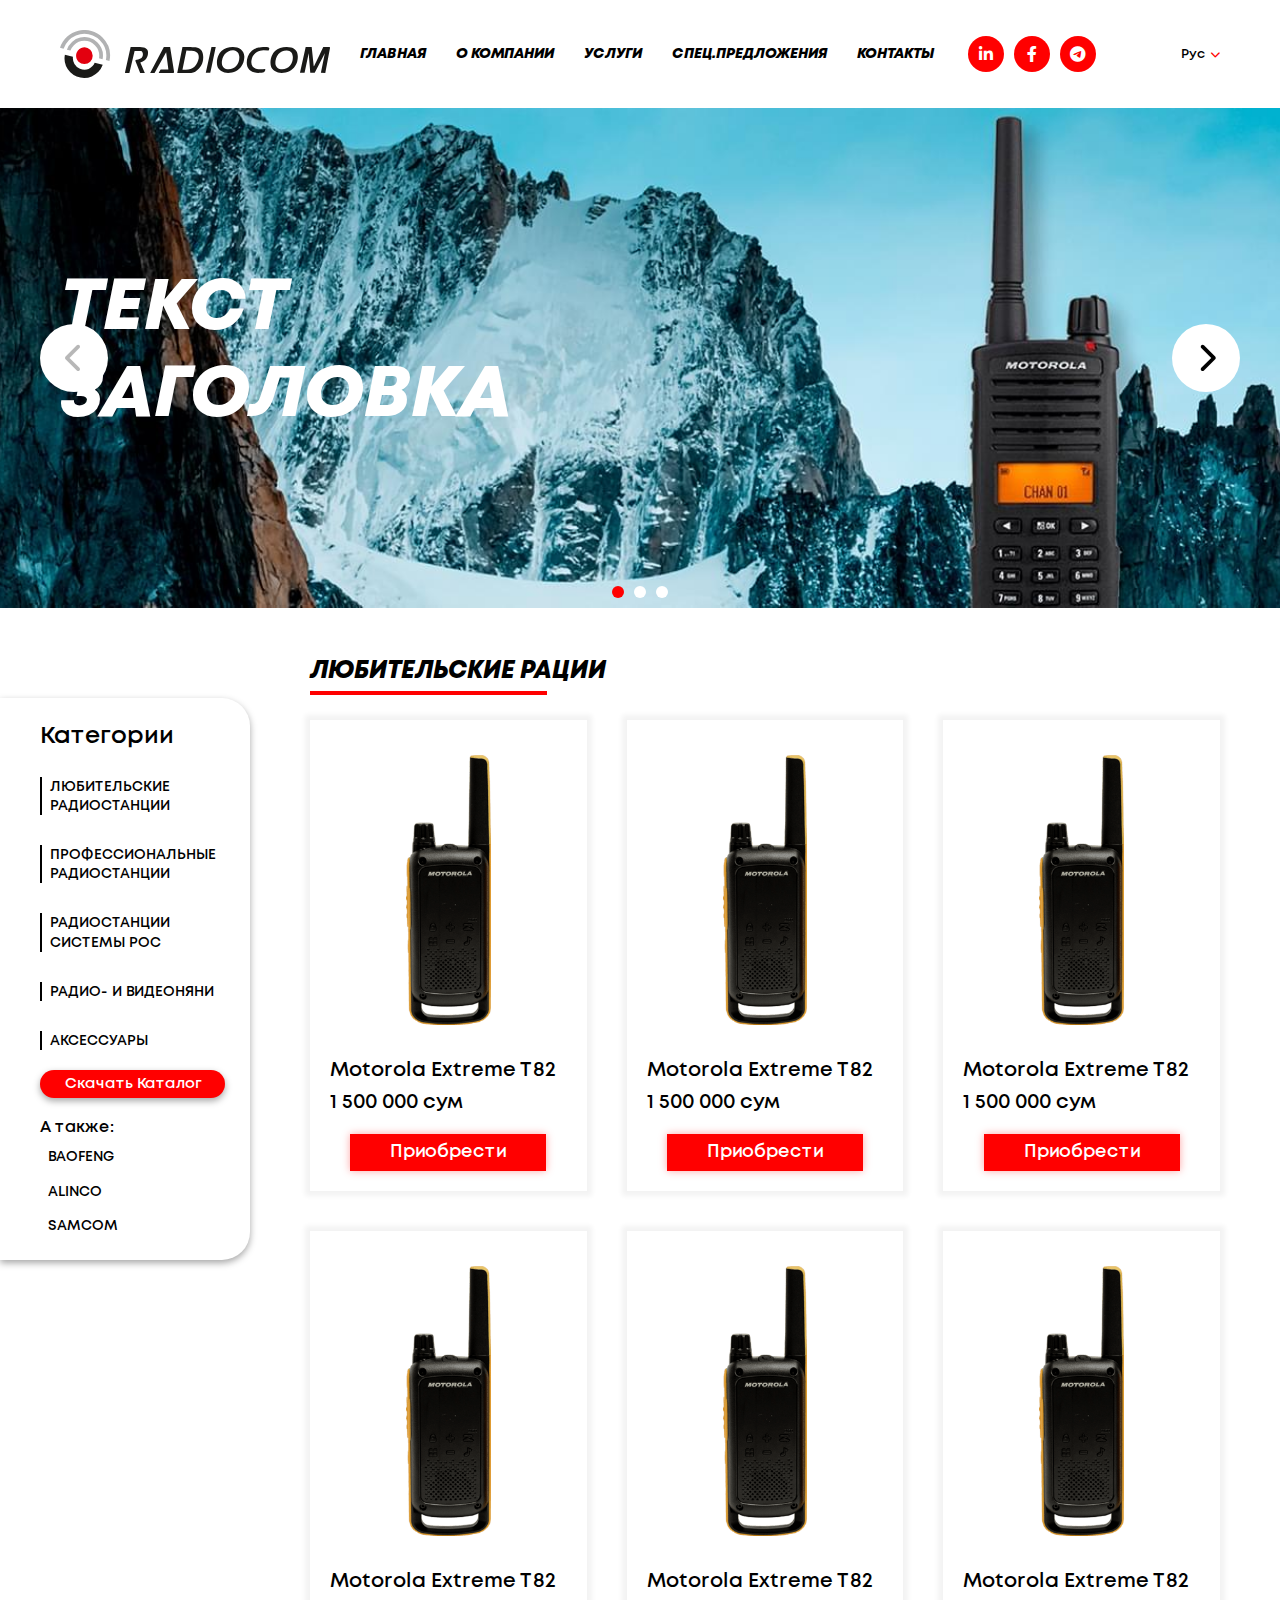
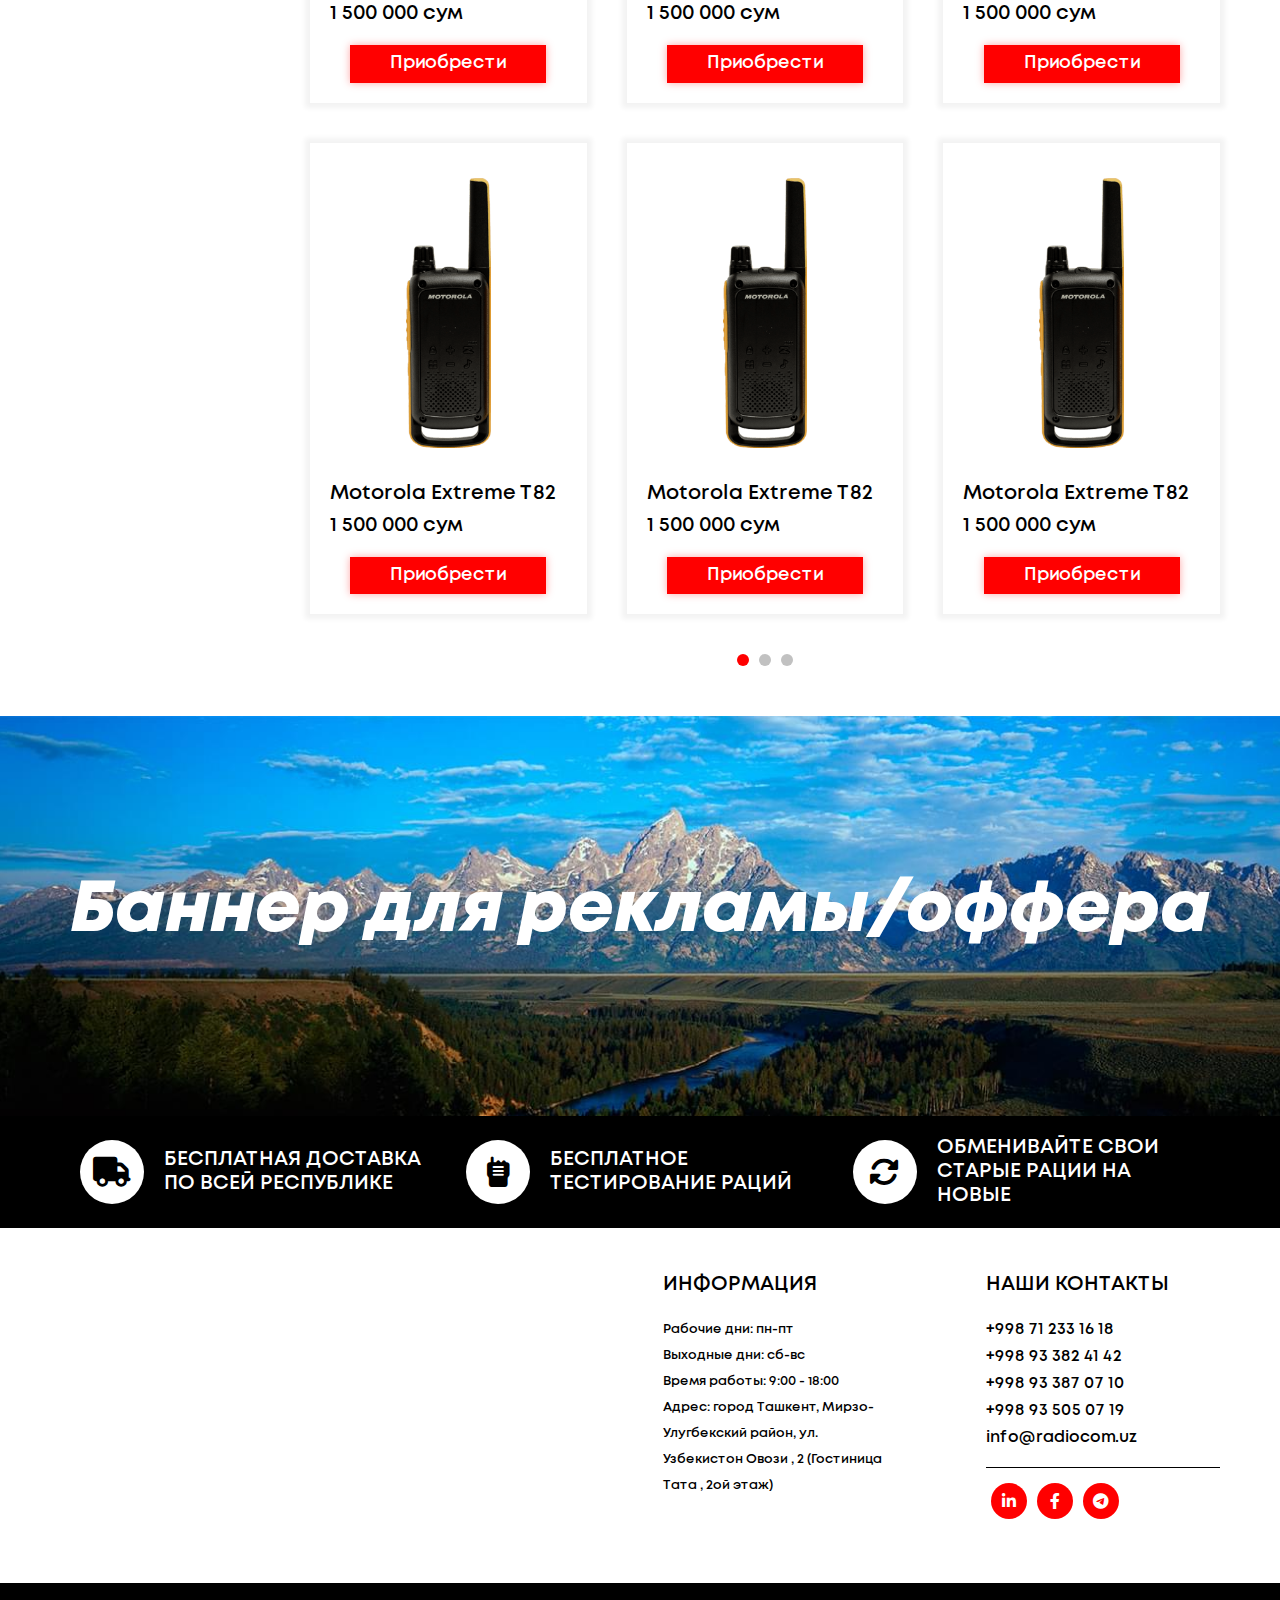
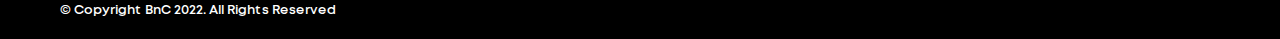
==== commit f59cb382: "adaptive" ====
--- a/index.html
+++ b/index.html
@@ -32,6 +32,11 @@
                     <li><a href="./poc.html">Спец.предложения</a></li>
                     <li><a href="./contacts.html">Контакты</a></li>
                 </ul>
+                <ul class="social mobile">
+                    <li><a href="#" aria-label="social"><i class="fa-brands fa-linkedin-in"></i></a></li>
+                    <li><a href="#" aria-label="social"><i class="fa-brands fa-facebook-f"></i></a></li>
+                    <li><a href="#" aria-label="social"><i class="fa-brands fa-telegram"></i></a></li>
+                </ul>
             </nav>
             <div class="header__right">
                 <ul class="social">
@@ -40,7 +45,6 @@
                     <li><a href="#" aria-label="social"><i class="fa-brands fa-telegram"></i></a></li>
                 </ul>
                 <ul class="header__lang">
-                  
                     <li><a href="#">Рус</a></li>
                     <li><a href="#">Eng</a></li>
                     <li><a href="#">Uzb</a></li>
@@ -101,7 +105,7 @@
   <section class="products">
     <div class="container">
         <div class="products__categories categories">
-            <h2 class="categories__title">Категории</h2>
+            <h2 class="categories__title">Категории <button type="button" class="categories__close" aria-label="close categories"><i class="fa-solid fa-xmark"></i></button></h2>
             <ul class="categories__list">
                 <li><a href="#">Любительские радиостанции</a></li>
                 <li><a href="#">Профессиональные радиостанции</a></li>
@@ -118,7 +122,14 @@
             </ul>
         </div>
         <div class="products__right">
-            <h2 class="products__title">Любительские рации</h2>
+            <h2 class="products__title">
+                <button type="button" class="categories__btn" aria-label="open categories"><i class="fa-solid fa-border-all"></i></button>
+                <span class="wrap">
+                    <a href="#" class="categories__link categories__prev"><i class="fa-solid fa-chevron-left"></i></a>
+                    Любительские рации
+                    <a href="#" class="categories__link categories__next"><i class="fa-solid fa-chevron-right"></i></a>
+                </span>
+            </h2>
             <div class="products__wrapper">
                 <div class="products__item">
                     <a href="#" class="products__img">
@@ -238,6 +249,19 @@
             <div class="map" id="map">
                 <script type="text/javascript" charset="utf-8" async src="https://api-maps.yandex.ru/services/constructor/1.0/js/?um=constructor%3A28f73c1e164368e7a58b2b2218a86884e3dcd25d930b7006cfc4f5b9a64bc35a&amp;width=100%25&amp;height=100%&amp;lang=ru_RU&amp;scroll=false"></script>
             </div>
+            <form action="#" class="contacts__form mobile">
+                <h3 class="contacts__form__title">Мы готовы ответить на все ваши вопросы</h3>
+                <label for="name">
+                    <input type="text" name="name" id="name" class="contacts__form__field" placeholder="Имя">
+                </label>
+                <label for="phone">
+                    <input type="tel" name="phone" id="phone" class="contacts__form__field phone" placeholder="Номер телефона">
+                </label>
+                <label for="message">
+                    <input type="text" name="message" id="message" class="contacts__form__field" placeholder="Комментарий">
+                </label>
+                <input type="submit" class="contacts__form__btn" value="Отправить">
+            </form>
             <div class="contacts__right">
                 <div class="contacts__item">
                     <h3 class="contacts__title">ИНФОРМАЦИЯ</h3>
--- a/css/main.min.css
+++ b/css/main.min.css
@@ -1 +1 @@
-@font-face{font-family:Mont;src:url(../fonts/Mont/Mont-HeavyItalic.eot);src:local('Mont Heavy Italic'),local('Mont-HeavyItalic'),url(../fonts/Mont/Mont-HeavyItalic.eot?#iefix) format('embedded-opentype'),url(../fonts/Mont/Mont-HeavyItalic.woff2) format('woff2'),url(../fonts/Mont/Mont-HeavyItalic.woff) format('woff'),url(../fonts/Mont/Mont-HeavyItalic.ttf) format('truetype');font-weight:900;font-style:italic;text-transform:capitalize;font-display:swap}@font-face{font-family:Mont;src:url(../fonts/Mont/Mont-SemiBold.eot);src:local('Mont SemiBold'),local('Mont-SemiBold'),url(../fonts/Mont/Mont-SemiBold.eot?#iefix) format('embedded-opentype'),url(../fonts/Mont/Mont-SemiBold.woff2) format('woff2'),url(../fonts/Mont/Mont-SemiBold.woff) format('woff'),url(../fonts/Mont/Mont-SemiBold.ttf) format('truetype');font-weight:600;font-style:normal;font-display:swap}*,::after,::before{-webkit-box-sizing:border-box;box-sizing:border-box}html{font-family:sans-serif;line-height:1.15;-webkit-text-size-adjust:100%;-webkit-tap-highlight-color:transparent}article,aside,figcaption,figure,footer,header,hgroup,main,nav,section{display:block}body{margin:0;font-family:-apple-system,BlinkMacSystemFont,"Segoe UI",Roboto,"Helvetica Neue",Arial,"Noto Sans","Liberation Sans",sans-serif,"Apple Color Emoji","Segoe UI Emoji","Segoe UI Symbol","Noto Color Emoji";font-size:1rem;font-weight:400;line-height:1.5;color:#212529;text-align:left;background-color:#fff}[tabindex="-1"]:focus:not(:focus-visible){outline:0!important}hr{-webkit-box-sizing:content-box;box-sizing:content-box;height:0;overflow:visible}h1,h2,h3,h4,h5,h6{margin-top:0;margin-bottom:.5rem}p{margin-top:0;margin-bottom:1rem}abbr[data-original-title],abbr[title]{text-decoration:underline;-webkit-text-decoration:underline dotted;text-decoration:underline dotted;cursor:help;border-bottom:0;-webkit-text-decoration-skip-ink:none;text-decoration-skip-ink:none}address{margin-bottom:1rem;font-style:normal;line-height:inherit}dl,ol,ul{margin-top:0;margin-bottom:1rem}ol ol,ol ul,ul ol,ul ul{margin-bottom:0}dt{font-weight:700}dd{margin-bottom:.5rem;margin-left:0}blockquote{margin:0 0 1rem}b,strong{font-weight:bolder}small{font-size:80%}sub,sup{position:relative;font-size:75%;line-height:0;vertical-align:baseline}sub{bottom:-.25em}sup{top:-.5em}a{color:#007bff;text-decoration:none;background-color:transparent}a:hover{color:#0056b3;text-decoration:underline}a:not([href]):not([class]){color:inherit;text-decoration:none}a:not([href]):not([class]):hover{color:inherit;text-decoration:none}code,kbd,pre,samp{font-family:SFMono-Regular,Menlo,Monaco,Consolas,"Liberation Mono","Courier New",monospace;font-size:1em}pre{margin-top:0;margin-bottom:1rem;overflow:auto;-ms-overflow-style:scrollbar}figure{margin:0 0 1rem}img{vertical-align:middle;border-style:none}svg{overflow:hidden;vertical-align:middle}table{border-collapse:collapse}caption{padding-top:.75rem;padding-bottom:.75rem;color:#6c757d;text-align:left;caption-side:bottom}th{text-align:inherit;text-align:-webkit-match-parent}label{display:inline-block;margin-bottom:.5rem}button{border-radius:0}button:focus:not(:focus-visible){outline:0}button,input,optgroup,select,textarea{margin:0;font-family:inherit;font-size:inherit;line-height:inherit}button,input{overflow:visible}button,select{text-transform:none}[role=button]{cursor:pointer}select{word-wrap:normal}[type=button],[type=reset],[type=submit],button{-webkit-appearance:button}[type=button]:not(:disabled),[type=reset]:not(:disabled),[type=submit]:not(:disabled),button:not(:disabled){cursor:pointer}[type=button]::-moz-focus-inner,[type=reset]::-moz-focus-inner,[type=submit]::-moz-focus-inner,button::-moz-focus-inner{padding:0;border-style:none}input[type=checkbox],input[type=radio]{-webkit-box-sizing:border-box;box-sizing:border-box;padding:0}textarea{overflow:auto;resize:vertical}fieldset{min-width:0;padding:0;margin:0;border:0}legend{display:block;width:100%;max-width:100%;padding:0;margin-bottom:.5rem;font-size:1.5rem;line-height:inherit;color:inherit;white-space:normal}progress{vertical-align:baseline}[type=number]::-webkit-inner-spin-button,[type=number]::-webkit-outer-spin-button{height:auto}[type=search]{outline-offset:-2px;-webkit-appearance:none}[type=search]::-webkit-search-decoration{-webkit-appearance:none}::-webkit-file-upload-button{font:inherit;-webkit-appearance:button}output{display:inline-block}summary{display:list-item;cursor:pointer}template{display:none}[hidden]{display:none!important}@font-face{font-family:swiper-icons;src:url("data:application/font-woff;charset=utf-8;base64, [base64]//wADZ2x5ZgAAAywAAADMAAAD2MHtryVoZWFkAAABbAAAADAAAAA2E2+eoWhoZWEAAAGcAAAAHwAAACQC9gDzaG10eAAAAigAAAAZAAAArgJkABFsb2NhAAAC0AAAAFoAAABaFQAUGG1heHAAAAG8AAAAHwAAACAAcABAbmFtZQAAA/gAAAE5AAACXvFdBwlwb3N0AAAFNAAAAGIAAACE5s74hXjaY2BkYGAAYpf5Hu/j+W2+MnAzMYDAzaX6QjD6/4//Bxj5GA8AuRwMYGkAPywL13jaY2BkYGA88P8Agx4j+/8fQDYfA1AEBWgDAIB2BOoAeNpjYGRgYNBh4GdgYgABEMnIABJzYNADCQAACWgAsQB42mNgYfzCOIGBlYGB0YcxjYGBwR1Kf2WQZGhhYGBiYGVmgAFGBiQQkOaawtDAoMBQxXjg/wEGPcYDDA4wNUA2CCgwsAAAO4EL6gAAeNpj2M0gyAACqxgGNWBkZ2D4/wMA+xkDdgAAAHjaY2BgYGaAYBkGRgYQiAHyGMF8FgYHIM3DwMHABGQrMOgyWDLEM1T9/w8UBfEMgLzE////P/5//f/V/xv+r4eaAAeMbAxwIUYmIMHEgKYAYjUcsDAwsLKxc3BycfPw8jEQA/[base64]/uznmfPFBNODM2K7MTQ45YEAZqGP81AmGGcF3iPqOop0r1SPTaTbVkfUe4HXj97wYE+yNwWYxwWu4v1ugWHgo3S1XdZEVqWM7ET0cfnLGxWfkgR42o2PvWrDMBSFj/IHLaF0zKjRgdiVMwScNRAoWUoH78Y2icB/yIY09An6AH2Bdu/UB+yxopYshQiEvnvu0dURgDt8QeC8PDw7Fpji3fEA4z/PEJ6YOB5hKh4dj3EvXhxPqH/SKUY3rJ7srZ4FZnh1PMAtPhwP6fl2PMJMPDgeQ4rY8YT6Gzao0eAEA409DuggmTnFnOcSCiEiLMgxCiTI6Cq5DZUd3Qmp10vO0LaLTd2cjN4fOumlc7lUYbSQcZFkutRG7g6JKZKy0RmdLY680CDnEJ+UMkpFFe1RN7nxdVpXrC4aTtnaurOnYercZg2YVmLN/d/gczfEimrE/fs/bOuq29Zmn8tloORaXgZgGa78yO9/cnXm2BpaGvq25Dv9S4E9+5SIc9PqupJKhYFSSl47+Qcr1mYNAAAAeNptw0cKwkAAAMDZJA8Q7OUJvkLsPfZ6zFVERPy8qHh2YER+3i/BP83vIBLLySsoKimrqKqpa2hp6+jq6RsYGhmbmJqZSy0sraxtbO3sHRydnEMU4uR6yx7JJXveP7WrDycAAAAAAAH//wACeNpjYGRgYOABYhkgZgJCZgZNBkYGLQZtIJsFLMYAAAw3ALgAeNolizEKgDAQBCchRbC2sFER0YD6qVQiBCv/H9ezGI6Z5XBAw8CBK/m5iQQVauVbXLnOrMZv2oLdKFa8Pjuru2hJzGabmOSLzNMzvutpB3N42mNgZGBg4GKQYzBhYMxJLMlj4GBgAYow/P/PAJJhLM6sSoWKfWCAAwDAjgbRAAB42mNgYGBkAIIbCZo5IPrmUn0hGA0AO8EFTQAA");font-weight:400;font-style:normal}:root{--swiper-theme-color:#007aff}.swiper{margin-left:auto;margin-right:auto;position:relative;overflow:hidden;list-style:none;padding:0;z-index:1}.swiper-vertical>.swiper-wrapper{-webkit-box-orient:vertical;-webkit-box-direction:normal;-ms-flex-direction:column;flex-direction:column}.swiper-wrapper{position:relative;width:100%;height:100%;z-index:1;display:-webkit-box;display:-ms-flexbox;display:flex;-webkit-transition-property:-webkit-transform;transition-property:-webkit-transform;-o-transition-property:transform;transition-property:transform;transition-property:transform,-webkit-transform;-webkit-box-sizing:content-box;box-sizing:content-box}.swiper-android .swiper-slide,.swiper-wrapper{-webkit-transform:translate3d(0,0,0);transform:translate3d(0,0,0)}.swiper-pointer-events{-ms-touch-action:pan-y;touch-action:pan-y}.swiper-pointer-events.swiper-vertical{-ms-touch-action:pan-x;touch-action:pan-x}.swiper-slide{-ms-flex-negative:0;flex-shrink:0;width:100%;height:100%;position:relative;-webkit-transition-property:-webkit-transform;transition-property:-webkit-transform;-o-transition-property:transform;transition-property:transform;transition-property:transform,-webkit-transform}.swiper-slide-invisible-blank{visibility:hidden}.swiper-autoheight,.swiper-autoheight .swiper-slide{height:auto}.swiper-autoheight .swiper-wrapper{-webkit-box-align:start;-ms-flex-align:start;align-items:flex-start;-webkit-transition-property:height,-webkit-transform;transition-property:height,-webkit-transform;-o-transition-property:transform,height;transition-property:transform,height;transition-property:transform,height,-webkit-transform}.swiper-backface-hidden .swiper-slide{-webkit-transform:translateZ(0);transform:translateZ(0);-webkit-backface-visibility:hidden;backface-visibility:hidden}.swiper-3d,.swiper-3d.swiper-css-mode .swiper-wrapper{-webkit-perspective:1200px;perspective:1200px}.swiper-3d .swiper-cube-shadow,.swiper-3d .swiper-slide,.swiper-3d .swiper-slide-shadow,.swiper-3d .swiper-slide-shadow-bottom,.swiper-3d .swiper-slide-shadow-left,.swiper-3d .swiper-slide-shadow-right,.swiper-3d .swiper-slide-shadow-top,.swiper-3d .swiper-wrapper{-webkit-transform-style:preserve-3d;transform-style:preserve-3d}.swiper-3d .swiper-slide-shadow,.swiper-3d .swiper-slide-shadow-bottom,.swiper-3d .swiper-slide-shadow-left,.swiper-3d .swiper-slide-shadow-right,.swiper-3d .swiper-slide-shadow-top{position:absolute;left:0;top:0;width:100%;height:100%;pointer-events:none;z-index:10}.swiper-3d .swiper-slide-shadow{background:rgba(0,0,0,.15)}.swiper-3d .swiper-slide-shadow-left{background-image:-webkit-gradient(linear,right top,left top,from(rgba(0,0,0,.5)),to(rgba(0,0,0,0)));background-image:-o-linear-gradient(right,rgba(0,0,0,.5),rgba(0,0,0,0));background-image:linear-gradient(to left,rgba(0,0,0,.5),rgba(0,0,0,0))}.swiper-3d .swiper-slide-shadow-right{background-image:-webkit-gradient(linear,left top,right top,from(rgba(0,0,0,.5)),to(rgba(0,0,0,0)));background-image:-o-linear-gradient(left,rgba(0,0,0,.5),rgba(0,0,0,0));background-image:linear-gradient(to right,rgba(0,0,0,.5),rgba(0,0,0,0))}.swiper-3d .swiper-slide-shadow-top{background-image:-webkit-gradient(linear,left bottom,left top,from(rgba(0,0,0,.5)),to(rgba(0,0,0,0)));background-image:-o-linear-gradient(bottom,rgba(0,0,0,.5),rgba(0,0,0,0));background-image:linear-gradient(to top,rgba(0,0,0,.5),rgba(0,0,0,0))}.swiper-3d .swiper-slide-shadow-bottom{background-image:-webkit-gradient(linear,left top,left bottom,from(rgba(0,0,0,.5)),to(rgba(0,0,0,0)));background-image:-o-linear-gradient(top,rgba(0,0,0,.5),rgba(0,0,0,0));background-image:linear-gradient(to bottom,rgba(0,0,0,.5),rgba(0,0,0,0))}.swiper-css-mode>.swiper-wrapper{overflow:auto;scrollbar-width:none;-ms-overflow-style:none}.swiper-css-mode>.swiper-wrapper::-webkit-scrollbar{display:none}.swiper-css-mode>.swiper-wrapper>.swiper-slide{scroll-snap-align:start start}.swiper-horizontal.swiper-css-mode>.swiper-wrapper{-ms-scroll-snap-type:x mandatory;scroll-snap-type:x mandatory}.swiper-vertical.swiper-css-mode>.swiper-wrapper{-ms-scroll-snap-type:y mandatory;scroll-snap-type:y mandatory}.swiper-centered>.swiper-wrapper::before{content:'';-ms-flex-negative:0;flex-shrink:0;-webkit-box-ordinal-group:10000;-ms-flex-order:9999;order:9999}.swiper-centered.swiper-horizontal>.swiper-wrapper>.swiper-slide:first-child{-webkit-margin-start:var(--swiper-centered-offset-before);margin-inline-start:var(--swiper-centered-offset-before)}.swiper-centered.swiper-horizontal>.swiper-wrapper::before{height:100%;min-height:1px;width:var(--swiper-centered-offset-after)}.swiper-centered.swiper-vertical>.swiper-wrapper>.swiper-slide:first-child{-webkit-margin-before:var(--swiper-centered-offset-before);margin-block-start:var(--swiper-centered-offset-before)}.swiper-centered.swiper-vertical>.swiper-wrapper::before{width:100%;min-width:1px;height:var(--swiper-centered-offset-after)}.swiper-centered>.swiper-wrapper>.swiper-slide{scroll-snap-align:center center}.swiper-virtual .swiper-slide{-webkit-backface-visibility:hidden;-webkit-transform:translateZ(0);transform:translateZ(0)}.swiper-virtual.swiper-css-mode .swiper-wrapper::after{content:'';position:absolute;left:0;top:0;pointer-events:none}.swiper-virtual.swiper-css-mode.swiper-horizontal .swiper-wrapper::after{height:1px;width:var(--swiper-virtual-size)}.swiper-virtual.swiper-css-mode.swiper-vertical .swiper-wrapper::after{width:1px;height:var(--swiper-virtual-size)}:root{--swiper-navigation-size:44px}.swiper-button-next,.swiper-button-prev{position:absolute;top:50%;width:calc(var(--swiper-navigation-size)/ 44 * 27);height:var(--swiper-navigation-size);margin-top:calc(0px - (var(--swiper-navigation-size)/ 2));z-index:10;cursor:pointer;display:-webkit-box;display:-ms-flexbox;display:flex;-webkit-box-align:center;-ms-flex-align:center;align-items:center;-webkit-box-pack:center;-ms-flex-pack:center;justify-content:center;color:var(--swiper-navigation-color,var(--swiper-theme-color))}.swiper-button-next.swiper-button-disabled,.swiper-button-prev.swiper-button-disabled{opacity:.35;cursor:auto;pointer-events:none}.swiper-button-next.swiper-button-hidden,.swiper-button-prev.swiper-button-hidden{opacity:0;cursor:auto;pointer-events:none}.swiper-navigation-disabled .swiper-button-next,.swiper-navigation-disabled .swiper-button-prev{display:none!important}.swiper-button-next:after,.swiper-button-prev:after{font-family:swiper-icons;font-size:var(--swiper-navigation-size);text-transform:none!important;letter-spacing:0;font-variant:initial;line-height:1}.swiper-button-prev,.swiper-rtl .swiper-button-next{left:10px;right:auto}.swiper-button-prev:after,.swiper-rtl .swiper-button-next:after{content:'prev'}.swiper-button-next,.swiper-rtl .swiper-button-prev{right:10px;left:auto}.swiper-button-next:after,.swiper-rtl .swiper-button-prev:after{content:'next'}.swiper-button-lock{display:none}.swiper-pagination{position:absolute;text-align:center;-webkit-transition:.3s opacity;-o-transition:.3s opacity;transition:.3s opacity;-webkit-transform:translate3d(0,0,0);transform:translate3d(0,0,0);z-index:10}.swiper-pagination.swiper-pagination-hidden{opacity:0}.swiper-pagination-disabled>.swiper-pagination,.swiper-pagination.swiper-pagination-disabled{display:none!important}.swiper-horizontal>.swiper-pagination-bullets,.swiper-pagination-bullets.swiper-pagination-horizontal,.swiper-pagination-custom,.swiper-pagination-fraction{bottom:10px;left:0;width:100%}.swiper-pagination-bullets-dynamic{overflow:hidden;font-size:0}.swiper-pagination-bullets-dynamic .swiper-pagination-bullet{-webkit-transform:scale(.33);-ms-transform:scale(.33);transform:scale(.33);position:relative}.swiper-pagination-bullets-dynamic .swiper-pagination-bullet-active{-webkit-transform:scale(1);-ms-transform:scale(1);transform:scale(1)}.swiper-pagination-bullets-dynamic .swiper-pagination-bullet-active-main{-webkit-transform:scale(1);-ms-transform:scale(1);transform:scale(1)}.swiper-pagination-bullets-dynamic .swiper-pagination-bullet-active-prev{-webkit-transform:scale(.66);-ms-transform:scale(.66);transform:scale(.66)}.swiper-pagination-bullets-dynamic .swiper-pagination-bullet-active-prev-prev{-webkit-transform:scale(.33);-ms-transform:scale(.33);transform:scale(.33)}.swiper-pagination-bullets-dynamic .swiper-pagination-bullet-active-next{-webkit-transform:scale(.66);-ms-transform:scale(.66);transform:scale(.66)}.swiper-pagination-bullets-dynamic .swiper-pagination-bullet-active-next-next{-webkit-transform:scale(.33);-ms-transform:scale(.33);transform:scale(.33)}.swiper-pagination-bullet{width:var(--swiper-pagination-bullet-width,var(--swiper-pagination-bullet-size,8px));height:var(--swiper-pagination-bullet-height,var(--swiper-pagination-bullet-size,8px));display:inline-block;border-radius:50%;background:var(--swiper-pagination-bullet-inactive-color,#000);opacity:var(--swiper-pagination-bullet-inactive-opacity,.2)}button.swiper-pagination-bullet{border:none;margin:0;padding:0;-webkit-box-shadow:none;box-shadow:none;-webkit-appearance:none;-moz-appearance:none;appearance:none}.swiper-pagination-clickable .swiper-pagination-bullet{cursor:pointer}.swiper-pagination-bullet:only-child{display:none!important}.swiper-pagination-bullet-active{opacity:var(--swiper-pagination-bullet-opacity,1);background:var(--swiper-pagination-color,var(--swiper-theme-color))}.swiper-pagination-vertical.swiper-pagination-bullets,.swiper-vertical>.swiper-pagination-bullets{right:10px;top:50%;-webkit-transform:translate3d(0,-50%,0);transform:translate3d(0,-50%,0)}.swiper-pagination-vertical.swiper-pagination-bullets .swiper-pagination-bullet,.swiper-vertical>.swiper-pagination-bullets .swiper-pagination-bullet{margin:var(--swiper-pagination-bullet-vertical-gap,6px) 0;display:block}.swiper-pagination-vertical.swiper-pagination-bullets.swiper-pagination-bullets-dynamic,.swiper-vertical>.swiper-pagination-bullets.swiper-pagination-bullets-dynamic{top:50%;-webkit-transform:translateY(-50%);-ms-transform:translateY(-50%);transform:translateY(-50%);width:8px}.swiper-pagination-vertical.swiper-pagination-bullets.swiper-pagination-bullets-dynamic .swiper-pagination-bullet,.swiper-vertical>.swiper-pagination-bullets.swiper-pagination-bullets-dynamic .swiper-pagination-bullet{display:inline-block;-webkit-transition:.2s transform,.2s top;-o-transition:.2s transform,.2s top;transition:.2s transform,.2s top}.swiper-horizontal>.swiper-pagination-bullets .swiper-pagination-bullet,.swiper-pagination-horizontal.swiper-pagination-bullets .swiper-pagination-bullet{margin:0 var(--swiper-pagination-bullet-horizontal-gap,4px)}.swiper-horizontal>.swiper-pagination-bullets.swiper-pagination-bullets-dynamic,.swiper-pagination-horizontal.swiper-pagination-bullets.swiper-pagination-bullets-dynamic{left:50%;-webkit-transform:translateX(-50%);-ms-transform:translateX(-50%);transform:translateX(-50%);white-space:nowrap}.swiper-horizontal>.swiper-pagination-bullets.swiper-pagination-bullets-dynamic .swiper-pagination-bullet,.swiper-pagination-horizontal.swiper-pagination-bullets.swiper-pagination-bullets-dynamic .swiper-pagination-bullet{-webkit-transition:.2s transform,.2s left;-o-transition:.2s transform,.2s left;transition:.2s transform,.2s left}.swiper-horizontal.swiper-rtl>.swiper-pagination-bullets-dynamic .swiper-pagination-bullet{-webkit-transition:.2s transform,.2s right;-o-transition:.2s transform,.2s right;transition:.2s transform,.2s right}.swiper-pagination-progressbar{background:rgba(0,0,0,.25);position:absolute}.swiper-pagination-progressbar .swiper-pagination-progressbar-fill{background:var(--swiper-pagination-color,var(--swiper-theme-color));position:absolute;left:0;top:0;width:100%;height:100%;-webkit-transform:scale(0);-ms-transform:scale(0);transform:scale(0);-webkit-transform-origin:left top;-ms-transform-origin:left top;transform-origin:left top}.swiper-rtl .swiper-pagination-progressbar .swiper-pagination-progressbar-fill{-webkit-transform-origin:right top;-ms-transform-origin:right top;transform-origin:right top}.swiper-horizontal>.swiper-pagination-progressbar,.swiper-pagination-progressbar.swiper-pagination-horizontal,.swiper-pagination-progressbar.swiper-pagination-vertical.swiper-pagination-progressbar-opposite,.swiper-vertical>.swiper-pagination-progressbar.swiper-pagination-progressbar-opposite{width:100%;height:4px;left:0;top:0}.swiper-horizontal>.swiper-pagination-progressbar.swiper-pagination-progressbar-opposite,.swiper-pagination-progressbar.swiper-pagination-horizontal.swiper-pagination-progressbar-opposite,.swiper-pagination-progressbar.swiper-pagination-vertical,.swiper-vertical>.swiper-pagination-progressbar{width:4px;height:100%;left:0;top:0}.swiper-pagination-lock{display:none}.swiper-scrollbar{border-radius:10px;position:relative;-ms-touch-action:none;background:rgba(0,0,0,.1)}.swiper-scrollbar-disabled>.swiper-scrollbar,.swiper-scrollbar.swiper-scrollbar-disabled{display:none!important}.swiper-horizontal>.swiper-scrollbar,.swiper-scrollbar.swiper-scrollbar-horizontal{position:absolute;left:1%;bottom:3px;z-index:50;height:5px;width:98%}.swiper-scrollbar.swiper-scrollbar-vertical,.swiper-vertical>.swiper-scrollbar{position:absolute;right:3px;top:1%;z-index:50;width:5px;height:98%}.swiper-scrollbar-drag{height:100%;width:100%;position:relative;background:rgba(0,0,0,.5);border-radius:10px;left:0;top:0}.swiper-scrollbar-cursor-drag{cursor:move}.swiper-scrollbar-lock{display:none}.swiper-zoom-container{width:100%;height:100%;display:-webkit-box;display:-ms-flexbox;display:flex;-webkit-box-pack:center;-ms-flex-pack:center;justify-content:center;-webkit-box-align:center;-ms-flex-align:center;align-items:center;text-align:center}.swiper-zoom-container>canvas,.swiper-zoom-container>img,.swiper-zoom-container>svg{max-width:100%;max-height:100%;-o-object-fit:contain;object-fit:contain}.swiper-slide-zoomed{cursor:move}.swiper-lazy-preloader{width:42px;height:42px;position:absolute;left:50%;top:50%;margin-left:-21px;margin-top:-21px;z-index:10;-webkit-transform-origin:50%;-ms-transform-origin:50%;transform-origin:50%;-webkit-box-sizing:border-box;box-sizing:border-box;border:4px solid var(--swiper-preloader-color,var(--swiper-theme-color));border-radius:50%;border-top-color:transparent}.swiper-watch-progress .swiper-slide-visible .swiper-lazy-preloader,.swiper:not(.swiper-watch-progress) .swiper-lazy-preloader{-webkit-animation:swiper-preloader-spin 1s infinite linear;animation:swiper-preloader-spin 1s infinite linear}.swiper-lazy-preloader-white{--swiper-preloader-color:#fff}.swiper-lazy-preloader-black{--swiper-preloader-color:#000}@-webkit-keyframes swiper-preloader-spin{0%{-webkit-transform:rotate(0);transform:rotate(0)}100%{-webkit-transform:rotate(360deg);transform:rotate(360deg)}}@keyframes swiper-preloader-spin{0%{-webkit-transform:rotate(0);transform:rotate(0)}100%{-webkit-transform:rotate(360deg);transform:rotate(360deg)}}.swiper .swiper-notification{position:absolute;left:0;top:0;pointer-events:none;opacity:0;z-index:-1000}.swiper-free-mode>.swiper-wrapper{-webkit-transition-timing-function:ease-out;-o-transition-timing-function:ease-out;transition-timing-function:ease-out;margin:0 auto}.swiper-grid>.swiper-wrapper{-ms-flex-wrap:wrap;flex-wrap:wrap}.swiper-grid-column>.swiper-wrapper{-ms-flex-wrap:wrap;flex-wrap:wrap;-webkit-box-orient:vertical;-webkit-box-direction:normal;-ms-flex-direction:column;flex-direction:column}.swiper-fade.swiper-free-mode .swiper-slide{-webkit-transition-timing-function:ease-out;-o-transition-timing-function:ease-out;transition-timing-function:ease-out}.swiper-fade .swiper-slide{pointer-events:none;-webkit-transition-property:opacity;-o-transition-property:opacity;transition-property:opacity}.swiper-fade .swiper-slide .swiper-slide{pointer-events:none}.swiper-fade .swiper-slide-active,.swiper-fade .swiper-slide-active .swiper-slide-active{pointer-events:auto}.swiper-cube{overflow:visible}.swiper-cube .swiper-slide{pointer-events:none;-webkit-backface-visibility:hidden;backface-visibility:hidden;z-index:1;visibility:hidden;-webkit-transform-origin:0 0;-ms-transform-origin:0 0;transform-origin:0 0;width:100%;height:100%}.swiper-cube .swiper-slide .swiper-slide{pointer-events:none}.swiper-cube.swiper-rtl .swiper-slide{-webkit-transform-origin:100% 0;-ms-transform-origin:100% 0;transform-origin:100% 0}.swiper-cube .swiper-slide-active,.swiper-cube .swiper-slide-active .swiper-slide-active{pointer-events:auto}.swiper-cube .swiper-slide-active,.swiper-cube .swiper-slide-next,.swiper-cube .swiper-slide-next+.swiper-slide,.swiper-cube .swiper-slide-prev{pointer-events:auto;visibility:visible}.swiper-cube .swiper-slide-shadow-bottom,.swiper-cube .swiper-slide-shadow-left,.swiper-cube .swiper-slide-shadow-right,.swiper-cube .swiper-slide-shadow-top{z-index:0;-webkit-backface-visibility:hidden;backface-visibility:hidden}.swiper-cube .swiper-cube-shadow{position:absolute;left:0;bottom:0;width:100%;height:100%;opacity:.6;z-index:0}.swiper-cube .swiper-cube-shadow:before{content:'';background:#000;position:absolute;left:0;top:0;bottom:0;right:0;-webkit-filter:blur(50px);filter:blur(50px)}.swiper-flip{overflow:visible}.swiper-flip .swiper-slide{pointer-events:none;-webkit-backface-visibility:hidden;backface-visibility:hidden;z-index:1}.swiper-flip .swiper-slide .swiper-slide{pointer-events:none}.swiper-flip .swiper-slide-active,.swiper-flip .swiper-slide-active .swiper-slide-active{pointer-events:auto}.swiper-flip .swiper-slide-shadow-bottom,.swiper-flip .swiper-slide-shadow-left,.swiper-flip .swiper-slide-shadow-right,.swiper-flip .swiper-slide-shadow-top{z-index:0;-webkit-backface-visibility:hidden;backface-visibility:hidden}.swiper-creative .swiper-slide{-webkit-backface-visibility:hidden;backface-visibility:hidden;overflow:hidden;-webkit-transition-property:opacity,height,-webkit-transform;transition-property:opacity,height,-webkit-transform;-o-transition-property:transform,opacity,height;transition-property:transform,opacity,height;transition-property:transform,opacity,height,-webkit-transform}.swiper-cards{overflow:visible}.swiper-cards .swiper-slide{-webkit-transform-origin:center bottom;-ms-transform-origin:center bottom;transform-origin:center bottom;-webkit-backface-visibility:hidden;backface-visibility:hidden;overflow:hidden}:root{--animate-duration:1s;--animate-delay:1s;--animate-repeat:1}.animate__animated{-webkit-animation-duration:1s;animation-duration:1s;-webkit-animation-duration:var(--animate-duration);animation-duration:var(--animate-duration);-webkit-animation-fill-mode:both;animation-fill-mode:both}.animate__animated.animate__infinite{-webkit-animation-iteration-count:infinite;animation-iteration-count:infinite}.animate__animated.animate__repeat-1{-webkit-animation-iteration-count:1;animation-iteration-count:1;-webkit-animation-iteration-count:var(--animate-repeat);animation-iteration-count:var(--animate-repeat)}.animate__animated.animate__repeat-2{-webkit-animation-iteration-count:2;animation-iteration-count:2;-webkit-animation-iteration-count:calc(var(--animate-repeat)*2);animation-iteration-count:calc(var(--animate-repeat)*2)}.animate__animated.animate__repeat-3{-webkit-animation-iteration-count:3;animation-iteration-count:3;-webkit-animation-iteration-count:calc(var(--animate-repeat)*3);animation-iteration-count:calc(var(--animate-repeat)*3)}.animate__animated.animate__delay-1s{-webkit-animation-delay:1s;animation-delay:1s;-webkit-animation-delay:var(--animate-delay);animation-delay:var(--animate-delay)}.animate__animated.animate__delay-2s{-webkit-animation-delay:2s;animation-delay:2s;-webkit-animation-delay:calc(var(--animate-delay)*2);animation-delay:calc(var(--animate-delay)*2)}.animate__animated.animate__delay-3s{-webkit-animation-delay:3s;animation-delay:3s;-webkit-animation-delay:calc(var(--animate-delay)*3);animation-delay:calc(var(--animate-delay)*3)}.animate__animated.animate__delay-4s{-webkit-animation-delay:4s;animation-delay:4s;-webkit-animation-delay:calc(var(--animate-delay)*4);animation-delay:calc(var(--animate-delay)*4)}.animate__animated.animate__delay-5s{-webkit-animation-delay:5s;animation-delay:5s;-webkit-animation-delay:calc(var(--animate-delay)*5);animation-delay:calc(var(--animate-delay)*5)}.animate__animated.animate__faster{-webkit-animation-duration:.5s;animation-duration:.5s;-webkit-animation-duration:calc(var(--animate-duration)/2);animation-duration:calc(var(--animate-duration)/2)}.animate__animated.animate__fast{-webkit-animation-duration:.8s;animation-duration:.8s;-webkit-animation-duration:calc(var(--animate-duration)*.8);animation-duration:calc(var(--animate-duration)*.8)}.animate__animated.animate__slow{-webkit-animation-duration:2s;animation-duration:2s;-webkit-animation-duration:calc(var(--animate-duration)*2);animation-duration:calc(var(--animate-duration)*2)}.animate__animated.animate__slower{-webkit-animation-duration:3s;animation-duration:3s;-webkit-animation-duration:calc(var(--animate-duration)*3);animation-duration:calc(var(--animate-duration)*3)}@media (prefers-reduced-motion:reduce),print{.animate__animated{-webkit-animation-duration:1ms!important;animation-duration:1ms!important;-webkit-transition-duration:1ms!important;-o-transition-duration:1ms!important;transition-duration:1ms!important;-webkit-animation-iteration-count:1!important;animation-iteration-count:1!important}.animate__animated[class*=Out]{opacity:0}}@-webkit-keyframes bounce{0%,20%,53%,to{-webkit-animation-timing-function:cubic-bezier(.215,.61,.355,1);animation-timing-function:cubic-bezier(.215,.61,.355,1);-webkit-transform:translateZ(0);transform:translateZ(0)}40%,43%{-webkit-animation-timing-function:cubic-bezier(.755,.05,.855,.06);animation-timing-function:cubic-bezier(.755,.05,.855,.06);-webkit-transform:translate3d(0,-30px,0) scaleY(1.1);transform:translate3d(0,-30px,0) scaleY(1.1)}70%{-webkit-animation-timing-function:cubic-bezier(.755,.05,.855,.06);animation-timing-function:cubic-bezier(.755,.05,.855,.06);-webkit-transform:translate3d(0,-15px,0) scaleY(1.05);transform:translate3d(0,-15px,0) scaleY(1.05)}80%{-webkit-transition-timing-function:cubic-bezier(.215,.61,.355,1);transition-timing-function:cubic-bezier(.215,.61,.355,1);-webkit-transform:translateZ(0) scaleY(.95);transform:translateZ(0) scaleY(.95)}90%{-webkit-transform:translate3d(0,-4px,0) scaleY(1.02);transform:translate3d(0,-4px,0) scaleY(1.02)}}@keyframes bounce{0%,20%,53%,to{-webkit-animation-timing-function:cubic-bezier(.215,.61,.355,1);animation-timing-function:cubic-bezier(.215,.61,.355,1);-webkit-transform:translateZ(0);transform:translateZ(0)}40%,43%{-webkit-animation-timing-function:cubic-bezier(.755,.05,.855,.06);animation-timing-function:cubic-bezier(.755,.05,.855,.06);-webkit-transform:translate3d(0,-30px,0) scaleY(1.1);transform:translate3d(0,-30px,0) scaleY(1.1)}70%{-webkit-animation-timing-function:cubic-bezier(.755,.05,.855,.06);animation-timing-function:cubic-bezier(.755,.05,.855,.06);-webkit-transform:translate3d(0,-15px,0) scaleY(1.05);transform:translate3d(0,-15px,0) scaleY(1.05)}80%{-webkit-transition-timing-function:cubic-bezier(.215,.61,.355,1);-o-transition-timing-function:cubic-bezier(.215,.61,.355,1);transition-timing-function:cubic-bezier(.215,.61,.355,1);-webkit-transform:translateZ(0) scaleY(.95);transform:translateZ(0) scaleY(.95)}90%{-webkit-transform:translate3d(0,-4px,0) scaleY(1.02);transform:translate3d(0,-4px,0) scaleY(1.02)}}.animate__bounce{-webkit-animation-name:bounce;animation-name:bounce;-webkit-transform-origin:center bottom;-ms-transform-origin:center bottom;transform-origin:center bottom}@-webkit-keyframes flash{0%,50%,to{opacity:1}25%,75%{opacity:0}}@keyframes flash{0%,50%,to{opacity:1}25%,75%{opacity:0}}.animate__flash{-webkit-animation-name:flash;animation-name:flash}@-webkit-keyframes pulse{0%{-webkit-transform:scaleX(1);transform:scaleX(1)}50%{-webkit-transform:scale3d(1.05,1.05,1.05);transform:scale3d(1.05,1.05,1.05)}to{-webkit-transform:scaleX(1);transform:scaleX(1)}}@keyframes pulse{0%{-webkit-transform:scaleX(1);transform:scaleX(1)}50%{-webkit-transform:scale3d(1.05,1.05,1.05);transform:scale3d(1.05,1.05,1.05)}to{-webkit-transform:scaleX(1);transform:scaleX(1)}}.animate__pulse{-webkit-animation-name:pulse;animation-name:pulse;-webkit-animation-timing-function:ease-in-out;animation-timing-function:ease-in-out}@-webkit-keyframes rubberBand{0%{-webkit-transform:scaleX(1);transform:scaleX(1)}30%{-webkit-transform:scale3d(1.25,.75,1);transform:scale3d(1.25,.75,1)}40%{-webkit-transform:scale3d(.75,1.25,1);transform:scale3d(.75,1.25,1)}50%{-webkit-transform:scale3d(1.15,.85,1);transform:scale3d(1.15,.85,1)}65%{-webkit-transform:scale3d(.95,1.05,1);transform:scale3d(.95,1.05,1)}75%{-webkit-transform:scale3d(1.05,.95,1);transform:scale3d(1.05,.95,1)}to{-webkit-transform:scaleX(1);transform:scaleX(1)}}@keyframes rubberBand{0%{-webkit-transform:scaleX(1);transform:scaleX(1)}30%{-webkit-transform:scale3d(1.25,.75,1);transform:scale3d(1.25,.75,1)}40%{-webkit-transform:scale3d(.75,1.25,1);transform:scale3d(.75,1.25,1)}50%{-webkit-transform:scale3d(1.15,.85,1);transform:scale3d(1.15,.85,1)}65%{-webkit-transform:scale3d(.95,1.05,1);transform:scale3d(.95,1.05,1)}75%{-webkit-transform:scale3d(1.05,.95,1);transform:scale3d(1.05,.95,1)}to{-webkit-transform:scaleX(1);transform:scaleX(1)}}.animate__rubberBand{-webkit-animation-name:rubberBand;animation-name:rubberBand}@-webkit-keyframes shakeX{0%,to{-webkit-transform:translateZ(0);transform:translateZ(0)}10%,30%,50%,70%,90%{-webkit-transform:translate3d(-10px,0,0);transform:translate3d(-10px,0,0)}20%,40%,60%,80%{-webkit-transform:translate3d(10px,0,0);transform:translate3d(10px,0,0)}}@keyframes shakeX{0%,to{-webkit-transform:translateZ(0);transform:translateZ(0)}10%,30%,50%,70%,90%{-webkit-transform:translate3d(-10px,0,0);transform:translate3d(-10px,0,0)}20%,40%,60%,80%{-webkit-transform:translate3d(10px,0,0);transform:translate3d(10px,0,0)}}.animate__shakeX{-webkit-animation-name:shakeX;animation-name:shakeX}@-webkit-keyframes shakeY{0%,to{-webkit-transform:translateZ(0);transform:translateZ(0)}10%,30%,50%,70%,90%{-webkit-transform:translate3d(0,-10px,0);transform:translate3d(0,-10px,0)}20%,40%,60%,80%{-webkit-transform:translate3d(0,10px,0);transform:translate3d(0,10px,0)}}@keyframes shakeY{0%,to{-webkit-transform:translateZ(0);transform:translateZ(0)}10%,30%,50%,70%,90%{-webkit-transform:translate3d(0,-10px,0);transform:translate3d(0,-10px,0)}20%,40%,60%,80%{-webkit-transform:translate3d(0,10px,0);transform:translate3d(0,10px,0)}}.animate__shakeY{-webkit-animation-name:shakeY;animation-name:shakeY}@-webkit-keyframes headShake{0%{-webkit-transform:translateX(0);transform:translateX(0)}6.5%{-webkit-transform:translateX(-6px) rotateY(-9deg);transform:translateX(-6px) rotateY(-9deg)}18.5%{-webkit-transform:translateX(5px) rotateY(7deg);transform:translateX(5px) rotateY(7deg)}31.5%{-webkit-transform:translateX(-3px) rotateY(-5deg);transform:translateX(-3px) rotateY(-5deg)}43.5%{-webkit-transform:translateX(2px) rotateY(3deg);transform:translateX(2px) rotateY(3deg)}50%{-webkit-transform:translateX(0);transform:translateX(0)}}@keyframes headShake{0%{-webkit-transform:translateX(0);transform:translateX(0)}6.5%{-webkit-transform:translateX(-6px) rotateY(-9deg);transform:translateX(-6px) rotateY(-9deg)}18.5%{-webkit-transform:translateX(5px) rotateY(7deg);transform:translateX(5px) rotateY(7deg)}31.5%{-webkit-transform:translateX(-3px) rotateY(-5deg);transform:translateX(-3px) rotateY(-5deg)}43.5%{-webkit-transform:translateX(2px) rotateY(3deg);transform:translateX(2px) rotateY(3deg)}50%{-webkit-transform:translateX(0);transform:translateX(0)}}.animate__headShake{-webkit-animation-timing-function:ease-in-out;animation-timing-function:ease-in-out;-webkit-animation-name:headShake;animation-name:headShake}@-webkit-keyframes swing{20%{-webkit-transform:rotate(15deg);transform:rotate(15deg)}40%{-webkit-transform:rotate(-10deg);transform:rotate(-10deg)}60%{-webkit-transform:rotate(5deg);transform:rotate(5deg)}80%{-webkit-transform:rotate(-5deg);transform:rotate(-5deg)}to{-webkit-transform:rotate(0);transform:rotate(0)}}@keyframes swing{20%{-webkit-transform:rotate(15deg);transform:rotate(15deg)}40%{-webkit-transform:rotate(-10deg);transform:rotate(-10deg)}60%{-webkit-transform:rotate(5deg);transform:rotate(5deg)}80%{-webkit-transform:rotate(-5deg);transform:rotate(-5deg)}to{-webkit-transform:rotate(0);transform:rotate(0)}}.animate__swing{-webkit-transform-origin:top center;-ms-transform-origin:top center;transform-origin:top center;-webkit-animation-name:swing;animation-name:swing}@-webkit-keyframes tada{0%{-webkit-transform:scaleX(1);transform:scaleX(1)}10%,20%{-webkit-transform:scale3d(.9,.9,.9) rotate(-3deg);transform:scale3d(.9,.9,.9) rotate(-3deg)}30%,50%,70%,90%{-webkit-transform:scale3d(1.1,1.1,1.1) rotate(3deg);transform:scale3d(1.1,1.1,1.1) rotate(3deg)}40%,60%,80%{-webkit-transform:scale3d(1.1,1.1,1.1) rotate(-3deg);transform:scale3d(1.1,1.1,1.1) rotate(-3deg)}to{-webkit-transform:scaleX(1);transform:scaleX(1)}}@keyframes tada{0%{-webkit-transform:scaleX(1);transform:scaleX(1)}10%,20%{-webkit-transform:scale3d(.9,.9,.9) rotate(-3deg);transform:scale3d(.9,.9,.9) rotate(-3deg)}30%,50%,70%,90%{-webkit-transform:scale3d(1.1,1.1,1.1) rotate(3deg);transform:scale3d(1.1,1.1,1.1) rotate(3deg)}40%,60%,80%{-webkit-transform:scale3d(1.1,1.1,1.1) rotate(-3deg);transform:scale3d(1.1,1.1,1.1) rotate(-3deg)}to{-webkit-transform:scaleX(1);transform:scaleX(1)}}.animate__tada{-webkit-animation-name:tada;animation-name:tada}@-webkit-keyframes wobble{0%{-webkit-transform:translateZ(0);transform:translateZ(0)}15%{-webkit-transform:translate3d(-25%,0,0) rotate(-5deg);transform:translate3d(-25%,0,0) rotate(-5deg)}30%{-webkit-transform:translate3d(20%,0,0) rotate(3deg);transform:translate3d(20%,0,0) rotate(3deg)}45%{-webkit-transform:translate3d(-15%,0,0) rotate(-3deg);transform:translate3d(-15%,0,0) rotate(-3deg)}60%{-webkit-transform:translate3d(10%,0,0) rotate(2deg);transform:translate3d(10%,0,0) rotate(2deg)}75%{-webkit-transform:translate3d(-5%,0,0) rotate(-1deg);transform:translate3d(-5%,0,0) rotate(-1deg)}to{-webkit-transform:translateZ(0);transform:translateZ(0)}}@keyframes wobble{0%{-webkit-transform:translateZ(0);transform:translateZ(0)}15%{-webkit-transform:translate3d(-25%,0,0) rotate(-5deg);transform:translate3d(-25%,0,0) rotate(-5deg)}30%{-webkit-transform:translate3d(20%,0,0) rotate(3deg);transform:translate3d(20%,0,0) rotate(3deg)}45%{-webkit-transform:translate3d(-15%,0,0) rotate(-3deg);transform:translate3d(-15%,0,0) rotate(-3deg)}60%{-webkit-transform:translate3d(10%,0,0) rotate(2deg);transform:translate3d(10%,0,0) rotate(2deg)}75%{-webkit-transform:translate3d(-5%,0,0) rotate(-1deg);transform:translate3d(-5%,0,0) rotate(-1deg)}to{-webkit-transform:translateZ(0);transform:translateZ(0)}}.animate__wobble{-webkit-animation-name:wobble;animation-name:wobble}@-webkit-keyframes jello{0%,11.1%,to{-webkit-transform:translateZ(0);transform:translateZ(0)}22.2%{-webkit-transform:skewX(-12.5deg) skewY(-12.5deg);transform:skewX(-12.5deg) skewY(-12.5deg)}33.3%{-webkit-transform:skewX(6.25deg) skewY(6.25deg);transform:skewX(6.25deg) skewY(6.25deg)}44.4%{-webkit-transform:skewX(-3.125deg) skewY(-3.125deg);transform:skewX(-3.125deg) skewY(-3.125deg)}55.5%{-webkit-transform:skewX(1.5625deg) skewY(1.5625deg);transform:skewX(1.5625deg) skewY(1.5625deg)}66.6%{-webkit-transform:skewX(-.78125deg) skewY(-.78125deg);transform:skewX(-.78125deg) skewY(-.78125deg)}77.7%{-webkit-transform:skewX(.39063deg) skewY(.39063deg);transform:skewX(.39063deg) skewY(.39063deg)}88.8%{-webkit-transform:skewX(-.19531deg) skewY(-.19531deg);transform:skewX(-.19531deg) skewY(-.19531deg)}}@keyframes jello{0%,11.1%,to{-webkit-transform:translateZ(0);transform:translateZ(0)}22.2%{-webkit-transform:skewX(-12.5deg) skewY(-12.5deg);transform:skewX(-12.5deg) skewY(-12.5deg)}33.3%{-webkit-transform:skewX(6.25deg) skewY(6.25deg);transform:skewX(6.25deg) skewY(6.25deg)}44.4%{-webkit-transform:skewX(-3.125deg) skewY(-3.125deg);transform:skewX(-3.125deg) skewY(-3.125deg)}55.5%{-webkit-transform:skewX(1.5625deg) skewY(1.5625deg);transform:skewX(1.5625deg) skewY(1.5625deg)}66.6%{-webkit-transform:skewX(-.78125deg) skewY(-.78125deg);transform:skewX(-.78125deg) skewY(-.78125deg)}77.7%{-webkit-transform:skewX(.39063deg) skewY(.39063deg);transform:skewX(.39063deg) skewY(.39063deg)}88.8%{-webkit-transform:skewX(-.19531deg) skewY(-.19531deg);transform:skewX(-.19531deg) skewY(-.19531deg)}}.animate__jello{-webkit-animation-name:jello;animation-name:jello;-webkit-transform-origin:center;-ms-transform-origin:center;transform-origin:center}@-webkit-keyframes heartBeat{0%{-webkit-transform:scale(1);transform:scale(1)}14%{-webkit-transform:scale(1.3);transform:scale(1.3)}28%{-webkit-transform:scale(1);transform:scale(1)}42%{-webkit-transform:scale(1.3);transform:scale(1.3)}70%{-webkit-transform:scale(1);transform:scale(1)}}@keyframes heartBeat{0%{-webkit-transform:scale(1);transform:scale(1)}14%{-webkit-transform:scale(1.3);transform:scale(1.3)}28%{-webkit-transform:scale(1);transform:scale(1)}42%{-webkit-transform:scale(1.3);transform:scale(1.3)}70%{-webkit-transform:scale(1);transform:scale(1)}}.animate__heartBeat{-webkit-animation-name:heartBeat;animation-name:heartBeat;-webkit-animation-duration:1.3s;animation-duration:1.3s;-webkit-animation-duration:calc(var(--animate-duration)*1.3);animation-duration:calc(var(--animate-duration)*1.3);-webkit-animation-timing-function:ease-in-out;animation-timing-function:ease-in-out}@-webkit-keyframes backInDown{0%{-webkit-transform:translateY(-1200px) scale(.7);transform:translateY(-1200px) scale(.7);opacity:.7}80%{-webkit-transform:translateY(0) scale(.7);transform:translateY(0) scale(.7);opacity:.7}to{-webkit-transform:scale(1);transform:scale(1);opacity:1}}@keyframes backInDown{0%{-webkit-transform:translateY(-1200px) scale(.7);transform:translateY(-1200px) scale(.7);opacity:.7}80%{-webkit-transform:translateY(0) scale(.7);transform:translateY(0) scale(.7);opacity:.7}to{-webkit-transform:scale(1);transform:scale(1);opacity:1}}.animate__backInDown{-webkit-animation-name:backInDown;animation-name:backInDown}@-webkit-keyframes backInLeft{0%{-webkit-transform:translateX(-2000px) scale(.7);transform:translateX(-2000px) scale(.7);opacity:.7}80%{-webkit-transform:translateX(0) scale(.7);transform:translateX(0) scale(.7);opacity:.7}to{-webkit-transform:scale(1);transform:scale(1);opacity:1}}@keyframes backInLeft{0%{-webkit-transform:translateX(-2000px) scale(.7);transform:translateX(-2000px) scale(.7);opacity:.7}80%{-webkit-transform:translateX(0) scale(.7);transform:translateX(0) scale(.7);opacity:.7}to{-webkit-transform:scale(1);transform:scale(1);opacity:1}}.animate__backInLeft{-webkit-animation-name:backInLeft;animation-name:backInLeft}@-webkit-keyframes backInRight{0%{-webkit-transform:translateX(2000px) scale(.7);transform:translateX(2000px) scale(.7);opacity:.7}80%{-webkit-transform:translateX(0) scale(.7);transform:translateX(0) scale(.7);opacity:.7}to{-webkit-transform:scale(1);transform:scale(1);opacity:1}}@keyframes backInRight{0%{-webkit-transform:translateX(2000px) scale(.7);transform:translateX(2000px) scale(.7);opacity:.7}80%{-webkit-transform:translateX(0) scale(.7);transform:translateX(0) scale(.7);opacity:.7}to{-webkit-transform:scale(1);transform:scale(1);opacity:1}}.animate__backInRight{-webkit-animation-name:backInRight;animation-name:backInRight}@-webkit-keyframes backInUp{0%{-webkit-transform:translateY(1200px) scale(.7);transform:translateY(1200px) scale(.7);opacity:.7}80%{-webkit-transform:translateY(0) scale(.7);transform:translateY(0) scale(.7);opacity:.7}to{-webkit-transform:scale(1);transform:scale(1);opacity:1}}@keyframes backInUp{0%{-webkit-transform:translateY(1200px) scale(.7);transform:translateY(1200px) scale(.7);opacity:.7}80%{-webkit-transform:translateY(0) scale(.7);transform:translateY(0) scale(.7);opacity:.7}to{-webkit-transform:scale(1);transform:scale(1);opacity:1}}.animate__backInUp{-webkit-animation-name:backInUp;animation-name:backInUp}@-webkit-keyframes backOutDown{0%{-webkit-transform:scale(1);transform:scale(1);opacity:1}20%{-webkit-transform:translateY(0) scale(.7);transform:translateY(0) scale(.7);opacity:.7}to{-webkit-transform:translateY(700px) scale(.7);transform:translateY(700px) scale(.7);opacity:.7}}@keyframes backOutDown{0%{-webkit-transform:scale(1);transform:scale(1);opacity:1}20%{-webkit-transform:translateY(0) scale(.7);transform:translateY(0) scale(.7);opacity:.7}to{-webkit-transform:translateY(700px) scale(.7);transform:translateY(700px) scale(.7);opacity:.7}}.animate__backOutDown{-webkit-animation-name:backOutDown;animation-name:backOutDown}@-webkit-keyframes backOutLeft{0%{-webkit-transform:scale(1);transform:scale(1);opacity:1}20%{-webkit-transform:translateX(0) scale(.7);transform:translateX(0) scale(.7);opacity:.7}to{-webkit-transform:translateX(-2000px) scale(.7);transform:translateX(-2000px) scale(.7);opacity:.7}}@keyframes backOutLeft{0%{-webkit-transform:scale(1);transform:scale(1);opacity:1}20%{-webkit-transform:translateX(0) scale(.7);transform:translateX(0) scale(.7);opacity:.7}to{-webkit-transform:translateX(-2000px) scale(.7);transform:translateX(-2000px) scale(.7);opacity:.7}}.animate__backOutLeft{-webkit-animation-name:backOutLeft;animation-name:backOutLeft}@-webkit-keyframes backOutRight{0%{-webkit-transform:scale(1);transform:scale(1);opacity:1}20%{-webkit-transform:translateX(0) scale(.7);transform:translateX(0) scale(.7);opacity:.7}to{-webkit-transform:translateX(2000px) scale(.7);transform:translateX(2000px) scale(.7);opacity:.7}}@keyframes backOutRight{0%{-webkit-transform:scale(1);transform:scale(1);opacity:1}20%{-webkit-transform:translateX(0) scale(.7);transform:translateX(0) scale(.7);opacity:.7}to{-webkit-transform:translateX(2000px) scale(.7);transform:translateX(2000px) scale(.7);opacity:.7}}.animate__backOutRight{-webkit-animation-name:backOutRight;animation-name:backOutRight}@-webkit-keyframes backOutUp{0%{-webkit-transform:scale(1);transform:scale(1);opacity:1}20%{-webkit-transform:translateY(0) scale(.7);transform:translateY(0) scale(.7);opacity:.7}to{-webkit-transform:translateY(-700px) scale(.7);transform:translateY(-700px) scale(.7);opacity:.7}}@keyframes backOutUp{0%{-webkit-transform:scale(1);transform:scale(1);opacity:1}20%{-webkit-transform:translateY(0) scale(.7);transform:translateY(0) scale(.7);opacity:.7}to{-webkit-transform:translateY(-700px) scale(.7);transform:translateY(-700px) scale(.7);opacity:.7}}.animate__backOutUp{-webkit-animation-name:backOutUp;animation-name:backOutUp}@-webkit-keyframes bounceIn{0%,20%,40%,60%,80%,to{-webkit-animation-timing-function:cubic-bezier(.215,.61,.355,1);animation-timing-function:cubic-bezier(.215,.61,.355,1)}0%{opacity:0;-webkit-transform:scale3d(.3,.3,.3);transform:scale3d(.3,.3,.3)}20%{-webkit-transform:scale3d(1.1,1.1,1.1);transform:scale3d(1.1,1.1,1.1)}40%{-webkit-transform:scale3d(.9,.9,.9);transform:scale3d(.9,.9,.9)}60%{opacity:1;-webkit-transform:scale3d(1.03,1.03,1.03);transform:scale3d(1.03,1.03,1.03)}80%{-webkit-transform:scale3d(.97,.97,.97);transform:scale3d(.97,.97,.97)}to{opacity:1;-webkit-transform:scaleX(1);transform:scaleX(1)}}@keyframes bounceIn{0%,20%,40%,60%,80%,to{-webkit-animation-timing-function:cubic-bezier(.215,.61,.355,1);animation-timing-function:cubic-bezier(.215,.61,.355,1)}0%{opacity:0;-webkit-transform:scale3d(.3,.3,.3);transform:scale3d(.3,.3,.3)}20%{-webkit-transform:scale3d(1.1,1.1,1.1);transform:scale3d(1.1,1.1,1.1)}40%{-webkit-transform:scale3d(.9,.9,.9);transform:scale3d(.9,.9,.9)}60%{opacity:1;-webkit-transform:scale3d(1.03,1.03,1.03);transform:scale3d(1.03,1.03,1.03)}80%{-webkit-transform:scale3d(.97,.97,.97);transform:scale3d(.97,.97,.97)}to{opacity:1;-webkit-transform:scaleX(1);transform:scaleX(1)}}.animate__bounceIn{-webkit-animation-duration:.75s;animation-duration:.75s;-webkit-animation-duration:calc(var(--animate-duration)*.75);animation-duration:calc(var(--animate-duration)*.75);-webkit-animation-name:bounceIn;animation-name:bounceIn}@-webkit-keyframes bounceInDown{0%,60%,75%,90%,to{-webkit-animation-timing-function:cubic-bezier(.215,.61,.355,1);animation-timing-function:cubic-bezier(.215,.61,.355,1)}0%{opacity:0;-webkit-transform:translate3d(0,-3000px,0) scaleY(3);transform:translate3d(0,-3000px,0) scaleY(3)}60%{opacity:1;-webkit-transform:translate3d(0,25px,0) scaleY(.9);transform:translate3d(0,25px,0) scaleY(.9)}75%{-webkit-transform:translate3d(0,-10px,0) scaleY(.95);transform:translate3d(0,-10px,0) scaleY(.95)}90%{-webkit-transform:translate3d(0,5px,0) scaleY(.985);transform:translate3d(0,5px,0) scaleY(.985)}to{-webkit-transform:translateZ(0);transform:translateZ(0)}}@keyframes bounceInDown{0%,60%,75%,90%,to{-webkit-animation-timing-function:cubic-bezier(.215,.61,.355,1);animation-timing-function:cubic-bezier(.215,.61,.355,1)}0%{opacity:0;-webkit-transform:translate3d(0,-3000px,0) scaleY(3);transform:translate3d(0,-3000px,0) scaleY(3)}60%{opacity:1;-webkit-transform:translate3d(0,25px,0) scaleY(.9);transform:translate3d(0,25px,0) scaleY(.9)}75%{-webkit-transform:translate3d(0,-10px,0) scaleY(.95);transform:translate3d(0,-10px,0) scaleY(.95)}90%{-webkit-transform:translate3d(0,5px,0) scaleY(.985);transform:translate3d(0,5px,0) scaleY(.985)}to{-webkit-transform:translateZ(0);transform:translateZ(0)}}.animate__bounceInDown{-webkit-animation-name:bounceInDown;animation-name:bounceInDown}@-webkit-keyframes bounceInLeft{0%,60%,75%,90%,to{-webkit-animation-timing-function:cubic-bezier(.215,.61,.355,1);animation-timing-function:cubic-bezier(.215,.61,.355,1)}0%{opacity:0;-webkit-transform:translate3d(-3000px,0,0) scaleX(3);transform:translate3d(-3000px,0,0) scaleX(3)}60%{opacity:1;-webkit-transform:translate3d(25px,0,0) scaleX(1);transform:translate3d(25px,0,0) scaleX(1)}75%{-webkit-transform:translate3d(-10px,0,0) scaleX(.98);transform:translate3d(-10px,0,0) scaleX(.98)}90%{-webkit-transform:translate3d(5px,0,0) scaleX(.995);transform:translate3d(5px,0,0) scaleX(.995)}to{-webkit-transform:translateZ(0);transform:translateZ(0)}}@keyframes bounceInLeft{0%,60%,75%,90%,to{-webkit-animation-timing-function:cubic-bezier(.215,.61,.355,1);animation-timing-function:cubic-bezier(.215,.61,.355,1)}0%{opacity:0;-webkit-transform:translate3d(-3000px,0,0) scaleX(3);transform:translate3d(-3000px,0,0) scaleX(3)}60%{opacity:1;-webkit-transform:translate3d(25px,0,0) scaleX(1);transform:translate3d(25px,0,0) scaleX(1)}75%{-webkit-transform:translate3d(-10px,0,0) scaleX(.98);transform:translate3d(-10px,0,0) scaleX(.98)}90%{-webkit-transform:translate3d(5px,0,0) scaleX(.995);transform:translate3d(5px,0,0) scaleX(.995)}to{-webkit-transform:translateZ(0);transform:translateZ(0)}}.animate__bounceInLeft{-webkit-animation-name:bounceInLeft;animation-name:bounceInLeft}@-webkit-keyframes bounceInRight{0%,60%,75%,90%,to{-webkit-animation-timing-function:cubic-bezier(.215,.61,.355,1);animation-timing-function:cubic-bezier(.215,.61,.355,1)}0%{opacity:0;-webkit-transform:translate3d(3000px,0,0) scaleX(3);transform:translate3d(3000px,0,0) scaleX(3)}60%{opacity:1;-webkit-transform:translate3d(-25px,0,0) scaleX(1);transform:translate3d(-25px,0,0) scaleX(1)}75%{-webkit-transform:translate3d(10px,0,0) scaleX(.98);transform:translate3d(10px,0,0) scaleX(.98)}90%{-webkit-transform:translate3d(-5px,0,0) scaleX(.995);transform:translate3d(-5px,0,0) scaleX(.995)}to{-webkit-transform:translateZ(0);transform:translateZ(0)}}@keyframes bounceInRight{0%,60%,75%,90%,to{-webkit-animation-timing-function:cubic-bezier(.215,.61,.355,1);animation-timing-function:cubic-bezier(.215,.61,.355,1)}0%{opacity:0;-webkit-transform:translate3d(3000px,0,0) scaleX(3);transform:translate3d(3000px,0,0) scaleX(3)}60%{opacity:1;-webkit-transform:translate3d(-25px,0,0) scaleX(1);transform:translate3d(-25px,0,0) scaleX(1)}75%{-webkit-transform:translate3d(10px,0,0) scaleX(.98);transform:translate3d(10px,0,0) scaleX(.98)}90%{-webkit-transform:translate3d(-5px,0,0) scaleX(.995);transform:translate3d(-5px,0,0) scaleX(.995)}to{-webkit-transform:translateZ(0);transform:translateZ(0)}}.animate__bounceInRight{-webkit-animation-name:bounceInRight;animation-name:bounceInRight}@-webkit-keyframes bounceInUp{0%,60%,75%,90%,to{-webkit-animation-timing-function:cubic-bezier(.215,.61,.355,1);animation-timing-function:cubic-bezier(.215,.61,.355,1)}0%{opacity:0;-webkit-transform:translate3d(0,3000px,0) scaleY(5);transform:translate3d(0,3000px,0) scaleY(5)}60%{opacity:1;-webkit-transform:translate3d(0,-20px,0) scaleY(.9);transform:translate3d(0,-20px,0) scaleY(.9)}75%{-webkit-transform:translate3d(0,10px,0) scaleY(.95);transform:translate3d(0,10px,0) scaleY(.95)}90%{-webkit-transform:translate3d(0,-5px,0) scaleY(.985);transform:translate3d(0,-5px,0) scaleY(.985)}to{-webkit-transform:translateZ(0);transform:translateZ(0)}}@keyframes bounceInUp{0%,60%,75%,90%,to{-webkit-animation-timing-function:cubic-bezier(.215,.61,.355,1);animation-timing-function:cubic-bezier(.215,.61,.355,1)}0%{opacity:0;-webkit-transform:translate3d(0,3000px,0) scaleY(5);transform:translate3d(0,3000px,0) scaleY(5)}60%{opacity:1;-webkit-transform:translate3d(0,-20px,0) scaleY(.9);transform:translate3d(0,-20px,0) scaleY(.9)}75%{-webkit-transform:translate3d(0,10px,0) scaleY(.95);transform:translate3d(0,10px,0) scaleY(.95)}90%{-webkit-transform:translate3d(0,-5px,0) scaleY(.985);transform:translate3d(0,-5px,0) scaleY(.985)}to{-webkit-transform:translateZ(0);transform:translateZ(0)}}.animate__bounceInUp{-webkit-animation-name:bounceInUp;animation-name:bounceInUp}@-webkit-keyframes bounceOut{20%{-webkit-transform:scale3d(.9,.9,.9);transform:scale3d(.9,.9,.9)}50%,55%{opacity:1;-webkit-transform:scale3d(1.1,1.1,1.1);transform:scale3d(1.1,1.1,1.1)}to{opacity:0;-webkit-transform:scale3d(.3,.3,.3);transform:scale3d(.3,.3,.3)}}@keyframes bounceOut{20%{-webkit-transform:scale3d(.9,.9,.9);transform:scale3d(.9,.9,.9)}50%,55%{opacity:1;-webkit-transform:scale3d(1.1,1.1,1.1);transform:scale3d(1.1,1.1,1.1)}to{opacity:0;-webkit-transform:scale3d(.3,.3,.3);transform:scale3d(.3,.3,.3)}}.animate__bounceOut{-webkit-animation-duration:.75s;animation-duration:.75s;-webkit-animation-duration:calc(var(--animate-duration)*.75);animation-duration:calc(var(--animate-duration)*.75);-webkit-animation-name:bounceOut;animation-name:bounceOut}@-webkit-keyframes bounceOutDown{20%{-webkit-transform:translate3d(0,10px,0) scaleY(.985);transform:translate3d(0,10px,0) scaleY(.985)}40%,45%{opacity:1;-webkit-transform:translate3d(0,-20px,0) scaleY(.9);transform:translate3d(0,-20px,0) scaleY(.9)}to{opacity:0;-webkit-transform:translate3d(0,2000px,0) scaleY(3);transform:translate3d(0,2000px,0) scaleY(3)}}@keyframes bounceOutDown{20%{-webkit-transform:translate3d(0,10px,0) scaleY(.985);transform:translate3d(0,10px,0) scaleY(.985)}40%,45%{opacity:1;-webkit-transform:translate3d(0,-20px,0) scaleY(.9);transform:translate3d(0,-20px,0) scaleY(.9)}to{opacity:0;-webkit-transform:translate3d(0,2000px,0) scaleY(3);transform:translate3d(0,2000px,0) scaleY(3)}}.animate__bounceOutDown{-webkit-animation-name:bounceOutDown;animation-name:bounceOutDown}@-webkit-keyframes bounceOutLeft{20%{opacity:1;-webkit-transform:translate3d(20px,0,0) scaleX(.9);transform:translate3d(20px,0,0) scaleX(.9)}to{opacity:0;-webkit-transform:translate3d(-2000px,0,0) scaleX(2);transform:translate3d(-2000px,0,0) scaleX(2)}}@keyframes bounceOutLeft{20%{opacity:1;-webkit-transform:translate3d(20px,0,0) scaleX(.9);transform:translate3d(20px,0,0) scaleX(.9)}to{opacity:0;-webkit-transform:translate3d(-2000px,0,0) scaleX(2);transform:translate3d(-2000px,0,0) scaleX(2)}}.animate__bounceOutLeft{-webkit-animation-name:bounceOutLeft;animation-name:bounceOutLeft}@-webkit-keyframes bounceOutRight{20%{opacity:1;-webkit-transform:translate3d(-20px,0,0) scaleX(.9);transform:translate3d(-20px,0,0) scaleX(.9)}to{opacity:0;-webkit-transform:translate3d(2000px,0,0) scaleX(2);transform:translate3d(2000px,0,0) scaleX(2)}}@keyframes bounceOutRight{20%{opacity:1;-webkit-transform:translate3d(-20px,0,0) scaleX(.9);transform:translate3d(-20px,0,0) scaleX(.9)}to{opacity:0;-webkit-transform:translate3d(2000px,0,0) scaleX(2);transform:translate3d(2000px,0,0) scaleX(2)}}.animate__bounceOutRight{-webkit-animation-name:bounceOutRight;animation-name:bounceOutRight}@-webkit-keyframes bounceOutUp{20%{-webkit-transform:translate3d(0,-10px,0) scaleY(.985);transform:translate3d(0,-10px,0) scaleY(.985)}40%,45%{opacity:1;-webkit-transform:translate3d(0,20px,0) scaleY(.9);transform:translate3d(0,20px,0) scaleY(.9)}to{opacity:0;-webkit-transform:translate3d(0,-2000px,0) scaleY(3);transform:translate3d(0,-2000px,0) scaleY(3)}}@keyframes bounceOutUp{20%{-webkit-transform:translate3d(0,-10px,0) scaleY(.985);transform:translate3d(0,-10px,0) scaleY(.985)}40%,45%{opacity:1;-webkit-transform:translate3d(0,20px,0) scaleY(.9);transform:translate3d(0,20px,0) scaleY(.9)}to{opacity:0;-webkit-transform:translate3d(0,-2000px,0) scaleY(3);transform:translate3d(0,-2000px,0) scaleY(3)}}.animate__bounceOutUp{-webkit-animation-name:bounceOutUp;animation-name:bounceOutUp}@-webkit-keyframes fadeIn{0%{opacity:0}to{opacity:1}}@keyframes fadeIn{0%{opacity:0}to{opacity:1}}.animate__fadeIn{-webkit-animation-name:fadeIn;animation-name:fadeIn}@-webkit-keyframes fadeInDown{0%{opacity:0;-webkit-transform:translate3d(0,-100%,0);transform:translate3d(0,-100%,0)}to{opacity:1;-webkit-transform:translateZ(0);transform:translateZ(0)}}@keyframes fadeInDown{0%{opacity:0;-webkit-transform:translate3d(0,-100%,0);transform:translate3d(0,-100%,0)}to{opacity:1;-webkit-transform:translateZ(0);transform:translateZ(0)}}.animate__fadeInDown{-webkit-animation-name:fadeInDown;animation-name:fadeInDown}@-webkit-keyframes fadeInDownBig{0%{opacity:0;-webkit-transform:translate3d(0,-2000px,0);transform:translate3d(0,-2000px,0)}to{opacity:1;-webkit-transform:translateZ(0);transform:translateZ(0)}}@keyframes fadeInDownBig{0%{opacity:0;-webkit-transform:translate3d(0,-2000px,0);transform:translate3d(0,-2000px,0)}to{opacity:1;-webkit-transform:translateZ(0);transform:translateZ(0)}}.animate__fadeInDownBig{-webkit-animation-name:fadeInDownBig;animation-name:fadeInDownBig}@-webkit-keyframes fadeInLeft{0%{opacity:0;-webkit-transform:translate3d(-100%,0,0);transform:translate3d(-100%,0,0)}to{opacity:1;-webkit-transform:translateZ(0);transform:translateZ(0)}}@keyframes fadeInLeft{0%{opacity:0;-webkit-transform:translate3d(-100%,0,0);transform:translate3d(-100%,0,0)}to{opacity:1;-webkit-transform:translateZ(0);transform:translateZ(0)}}.animate__fadeInLeft{-webkit-animation-name:fadeInLeft;animation-name:fadeInLeft}@-webkit-keyframes fadeInLeftBig{0%{opacity:0;-webkit-transform:translate3d(-2000px,0,0);transform:translate3d(-2000px,0,0)}to{opacity:1;-webkit-transform:translateZ(0);transform:translateZ(0)}}@keyframes fadeInLeftBig{0%{opacity:0;-webkit-transform:translate3d(-2000px,0,0);transform:translate3d(-2000px,0,0)}to{opacity:1;-webkit-transform:translateZ(0);transform:translateZ(0)}}.animate__fadeInLeftBig{-webkit-animation-name:fadeInLeftBig;animation-name:fadeInLeftBig}@-webkit-keyframes fadeInRight{0%{opacity:0;-webkit-transform:translate3d(100%,0,0);transform:translate3d(100%,0,0)}to{opacity:1;-webkit-transform:translateZ(0);transform:translateZ(0)}}@keyframes fadeInRight{0%{opacity:0;-webkit-transform:translate3d(100%,0,0);transform:translate3d(100%,0,0)}to{opacity:1;-webkit-transform:translateZ(0);transform:translateZ(0)}}.animate__fadeInRight{-webkit-animation-name:fadeInRight;animation-name:fadeInRight}@-webkit-keyframes fadeInRightBig{0%{opacity:0;-webkit-transform:translate3d(2000px,0,0);transform:translate3d(2000px,0,0)}to{opacity:1;-webkit-transform:translateZ(0);transform:translateZ(0)}}@keyframes fadeInRightBig{0%{opacity:0;-webkit-transform:translate3d(2000px,0,0);transform:translate3d(2000px,0,0)}to{opacity:1;-webkit-transform:translateZ(0);transform:translateZ(0)}}.animate__fadeInRightBig{-webkit-animation-name:fadeInRightBig;animation-name:fadeInRightBig}@-webkit-keyframes fadeInUp{0%{opacity:0;-webkit-transform:translate3d(0,100%,0);transform:translate3d(0,100%,0)}to{opacity:1;-webkit-transform:translateZ(0);transform:translateZ(0)}}@keyframes fadeInUp{0%{opacity:0;-webkit-transform:translate3d(0,100%,0);transform:translate3d(0,100%,0)}to{opacity:1;-webkit-transform:translateZ(0);transform:translateZ(0)}}.animate__fadeInUp{-webkit-animation-name:fadeInUp;animation-name:fadeInUp}@-webkit-keyframes fadeInUpBig{0%{opacity:0;-webkit-transform:translate3d(0,2000px,0);transform:translate3d(0,2000px,0)}to{opacity:1;-webkit-transform:translateZ(0);transform:translateZ(0)}}@keyframes fadeInUpBig{0%{opacity:0;-webkit-transform:translate3d(0,2000px,0);transform:translate3d(0,2000px,0)}to{opacity:1;-webkit-transform:translateZ(0);transform:translateZ(0)}}.animate__fadeInUpBig{-webkit-animation-name:fadeInUpBig;animation-name:fadeInUpBig}@-webkit-keyframes fadeInTopLeft{0%{opacity:0;-webkit-transform:translate3d(-100%,-100%,0);transform:translate3d(-100%,-100%,0)}to{opacity:1;-webkit-transform:translateZ(0);transform:translateZ(0)}}@keyframes fadeInTopLeft{0%{opacity:0;-webkit-transform:translate3d(-100%,-100%,0);transform:translate3d(-100%,-100%,0)}to{opacity:1;-webkit-transform:translateZ(0);transform:translateZ(0)}}.animate__fadeInTopLeft{-webkit-animation-name:fadeInTopLeft;animation-name:fadeInTopLeft}@-webkit-keyframes fadeInTopRight{0%{opacity:0;-webkit-transform:translate3d(100%,-100%,0);transform:translate3d(100%,-100%,0)}to{opacity:1;-webkit-transform:translateZ(0);transform:translateZ(0)}}@keyframes fadeInTopRight{0%{opacity:0;-webkit-transform:translate3d(100%,-100%,0);transform:translate3d(100%,-100%,0)}to{opacity:1;-webkit-transform:translateZ(0);transform:translateZ(0)}}.animate__fadeInTopRight{-webkit-animation-name:fadeInTopRight;animation-name:fadeInTopRight}@-webkit-keyframes fadeInBottomLeft{0%{opacity:0;-webkit-transform:translate3d(-100%,100%,0);transform:translate3d(-100%,100%,0)}to{opacity:1;-webkit-transform:translateZ(0);transform:translateZ(0)}}@keyframes fadeInBottomLeft{0%{opacity:0;-webkit-transform:translate3d(-100%,100%,0);transform:translate3d(-100%,100%,0)}to{opacity:1;-webkit-transform:translateZ(0);transform:translateZ(0)}}.animate__fadeInBottomLeft{-webkit-animation-name:fadeInBottomLeft;animation-name:fadeInBottomLeft}@-webkit-keyframes fadeInBottomRight{0%{opacity:0;-webkit-transform:translate3d(100%,100%,0);transform:translate3d(100%,100%,0)}to{opacity:1;-webkit-transform:translateZ(0);transform:translateZ(0)}}@keyframes fadeInBottomRight{0%{opacity:0;-webkit-transform:translate3d(100%,100%,0);transform:translate3d(100%,100%,0)}to{opacity:1;-webkit-transform:translateZ(0);transform:translateZ(0)}}.animate__fadeInBottomRight{-webkit-animation-name:fadeInBottomRight;animation-name:fadeInBottomRight}@-webkit-keyframes fadeOut{0%{opacity:1}to{opacity:0}}@keyframes fadeOut{0%{opacity:1}to{opacity:0}}.animate__fadeOut{-webkit-animation-name:fadeOut;animation-name:fadeOut}@-webkit-keyframes fadeOutDown{0%{opacity:1}to{opacity:0;-webkit-transform:translate3d(0,100%,0);transform:translate3d(0,100%,0)}}@keyframes fadeOutDown{0%{opacity:1}to{opacity:0;-webkit-transform:translate3d(0,100%,0);transform:translate3d(0,100%,0)}}.animate__fadeOutDown{-webkit-animation-name:fadeOutDown;animation-name:fadeOutDown}@-webkit-keyframes fadeOutDownBig{0%{opacity:1}to{opacity:0;-webkit-transform:translate3d(0,2000px,0);transform:translate3d(0,2000px,0)}}@keyframes fadeOutDownBig{0%{opacity:1}to{opacity:0;-webkit-transform:translate3d(0,2000px,0);transform:translate3d(0,2000px,0)}}.animate__fadeOutDownBig{-webkit-animation-name:fadeOutDownBig;animation-name:fadeOutDownBig}@-webkit-keyframes fadeOutLeft{0%{opacity:1}to{opacity:0;-webkit-transform:translate3d(-100%,0,0);transform:translate3d(-100%,0,0)}}@keyframes fadeOutLeft{0%{opacity:1}to{opacity:0;-webkit-transform:translate3d(-100%,0,0);transform:translate3d(-100%,0,0)}}.animate__fadeOutLeft{-webkit-animation-name:fadeOutLeft;animation-name:fadeOutLeft}@-webkit-keyframes fadeOutLeftBig{0%{opacity:1}to{opacity:0;-webkit-transform:translate3d(-2000px,0,0);transform:translate3d(-2000px,0,0)}}@keyframes fadeOutLeftBig{0%{opacity:1}to{opacity:0;-webkit-transform:translate3d(-2000px,0,0);transform:translate3d(-2000px,0,0)}}.animate__fadeOutLeftBig{-webkit-animation-name:fadeOutLeftBig;animation-name:fadeOutLeftBig}@-webkit-keyframes fadeOutRight{0%{opacity:1}to{opacity:0;-webkit-transform:translate3d(100%,0,0);transform:translate3d(100%,0,0)}}@keyframes fadeOutRight{0%{opacity:1}to{opacity:0;-webkit-transform:translate3d(100%,0,0);transform:translate3d(100%,0,0)}}.animate__fadeOutRight{-webkit-animation-name:fadeOutRight;animation-name:fadeOutRight}@-webkit-keyframes fadeOutRightBig{0%{opacity:1}to{opacity:0;-webkit-transform:translate3d(2000px,0,0);transform:translate3d(2000px,0,0)}}@keyframes fadeOutRightBig{0%{opacity:1}to{opacity:0;-webkit-transform:translate3d(2000px,0,0);transform:translate3d(2000px,0,0)}}.animate__fadeOutRightBig{-webkit-animation-name:fadeOutRightBig;animation-name:fadeOutRightBig}@-webkit-keyframes fadeOutUp{0%{opacity:1}to{opacity:0;-webkit-transform:translate3d(0,-100%,0);transform:translate3d(0,-100%,0)}}@keyframes fadeOutUp{0%{opacity:1}to{opacity:0;-webkit-transform:translate3d(0,-100%,0);transform:translate3d(0,-100%,0)}}.animate__fadeOutUp{-webkit-animation-name:fadeOutUp;animation-name:fadeOutUp}@-webkit-keyframes fadeOutUpBig{0%{opacity:1}to{opacity:0;-webkit-transform:translate3d(0,-2000px,0);transform:translate3d(0,-2000px,0)}}@keyframes fadeOutUpBig{0%{opacity:1}to{opacity:0;-webkit-transform:translate3d(0,-2000px,0);transform:translate3d(0,-2000px,0)}}.animate__fadeOutUpBig{-webkit-animation-name:fadeOutUpBig;animation-name:fadeOutUpBig}@-webkit-keyframes fadeOutTopLeft{0%{opacity:1;-webkit-transform:translateZ(0);transform:translateZ(0)}to{opacity:0;-webkit-transform:translate3d(-100%,-100%,0);transform:translate3d(-100%,-100%,0)}}@keyframes fadeOutTopLeft{0%{opacity:1;-webkit-transform:translateZ(0);transform:translateZ(0)}to{opacity:0;-webkit-transform:translate3d(-100%,-100%,0);transform:translate3d(-100%,-100%,0)}}.animate__fadeOutTopLeft{-webkit-animation-name:fadeOutTopLeft;animation-name:fadeOutTopLeft}@-webkit-keyframes fadeOutTopRight{0%{opacity:1;-webkit-transform:translateZ(0);transform:translateZ(0)}to{opacity:0;-webkit-transform:translate3d(100%,-100%,0);transform:translate3d(100%,-100%,0)}}@keyframes fadeOutTopRight{0%{opacity:1;-webkit-transform:translateZ(0);transform:translateZ(0)}to{opacity:0;-webkit-transform:translate3d(100%,-100%,0);transform:translate3d(100%,-100%,0)}}.animate__fadeOutTopRight{-webkit-animation-name:fadeOutTopRight;animation-name:fadeOutTopRight}@-webkit-keyframes fadeOutBottomRight{0%{opacity:1;-webkit-transform:translateZ(0);transform:translateZ(0)}to{opacity:0;-webkit-transform:translate3d(100%,100%,0);transform:translate3d(100%,100%,0)}}@keyframes fadeOutBottomRight{0%{opacity:1;-webkit-transform:translateZ(0);transform:translateZ(0)}to{opacity:0;-webkit-transform:translate3d(100%,100%,0);transform:translate3d(100%,100%,0)}}.animate__fadeOutBottomRight{-webkit-animation-name:fadeOutBottomRight;animation-name:fadeOutBottomRight}@-webkit-keyframes fadeOutBottomLeft{0%{opacity:1;-webkit-transform:translateZ(0);transform:translateZ(0)}to{opacity:0;-webkit-transform:translate3d(-100%,100%,0);transform:translate3d(-100%,100%,0)}}@keyframes fadeOutBottomLeft{0%{opacity:1;-webkit-transform:translateZ(0);transform:translateZ(0)}to{opacity:0;-webkit-transform:translate3d(-100%,100%,0);transform:translate3d(-100%,100%,0)}}.animate__fadeOutBottomLeft{-webkit-animation-name:fadeOutBottomLeft;animation-name:fadeOutBottomLeft}@-webkit-keyframes flip{0%{-webkit-transform:perspective(400px) scaleX(1) translateZ(0) rotateY(-1turn);transform:perspective(400px) scaleX(1) translateZ(0) rotateY(-1turn);-webkit-animation-timing-function:ease-out;animation-timing-function:ease-out}40%{-webkit-transform:perspective(400px) scaleX(1) translateZ(150px) rotateY(-190deg);transform:perspective(400px) scaleX(1) translateZ(150px) rotateY(-190deg);-webkit-animation-timing-function:ease-out;animation-timing-function:ease-out}50%{-webkit-transform:perspective(400px) scaleX(1) translateZ(150px) rotateY(-170deg);transform:perspective(400px) scaleX(1) translateZ(150px) rotateY(-170deg);-webkit-animation-timing-function:ease-in;animation-timing-function:ease-in}80%{-webkit-transform:perspective(400px) scale3d(.95,.95,.95) translateZ(0) rotateY(0);transform:perspective(400px) scale3d(.95,.95,.95) translateZ(0) rotateY(0);-webkit-animation-timing-function:ease-in;animation-timing-function:ease-in}to{-webkit-transform:perspective(400px) scaleX(1) translateZ(0) rotateY(0);transform:perspective(400px) scaleX(1) translateZ(0) rotateY(0);-webkit-animation-timing-function:ease-in;animation-timing-function:ease-in}}@keyframes flip{0%{-webkit-transform:perspective(400px) scaleX(1) translateZ(0) rotateY(-1turn);transform:perspective(400px) scaleX(1) translateZ(0) rotateY(-1turn);-webkit-animation-timing-function:ease-out;animation-timing-function:ease-out}40%{-webkit-transform:perspective(400px) scaleX(1) translateZ(150px) rotateY(-190deg);transform:perspective(400px) scaleX(1) translateZ(150px) rotateY(-190deg);-webkit-animation-timing-function:ease-out;animation-timing-function:ease-out}50%{-webkit-transform:perspective(400px) scaleX(1) translateZ(150px) rotateY(-170deg);transform:perspective(400px) scaleX(1) translateZ(150px) rotateY(-170deg);-webkit-animation-timing-function:ease-in;animation-timing-function:ease-in}80%{-webkit-transform:perspective(400px) scale3d(.95,.95,.95) translateZ(0) rotateY(0);transform:perspective(400px) scale3d(.95,.95,.95) translateZ(0) rotateY(0);-webkit-animation-timing-function:ease-in;animation-timing-function:ease-in}to{-webkit-transform:perspective(400px) scaleX(1) translateZ(0) rotateY(0);transform:perspective(400px) scaleX(1) translateZ(0) rotateY(0);-webkit-animation-timing-function:ease-in;animation-timing-function:ease-in}}.animate__animated.animate__flip{-webkit-backface-visibility:visible;backface-visibility:visible;-webkit-animation-name:flip;animation-name:flip}@-webkit-keyframes flipInX{0%{-webkit-transform:perspective(400px) rotateX(90deg);transform:perspective(400px) rotateX(90deg);-webkit-animation-timing-function:ease-in;animation-timing-function:ease-in;opacity:0}40%{-webkit-transform:perspective(400px) rotateX(-20deg);transform:perspective(400px) rotateX(-20deg);-webkit-animation-timing-function:ease-in;animation-timing-function:ease-in}60%{-webkit-transform:perspective(400px) rotateX(10deg);transform:perspective(400px) rotateX(10deg);opacity:1}80%{-webkit-transform:perspective(400px) rotateX(-5deg);transform:perspective(400px) rotateX(-5deg)}to{-webkit-transform:perspective(400px);transform:perspective(400px)}}@keyframes flipInX{0%{-webkit-transform:perspective(400px) rotateX(90deg);transform:perspective(400px) rotateX(90deg);-webkit-animation-timing-function:ease-in;animation-timing-function:ease-in;opacity:0}40%{-webkit-transform:perspective(400px) rotateX(-20deg);transform:perspective(400px) rotateX(-20deg);-webkit-animation-timing-function:ease-in;animation-timing-function:ease-in}60%{-webkit-transform:perspective(400px) rotateX(10deg);transform:perspective(400px) rotateX(10deg);opacity:1}80%{-webkit-transform:perspective(400px) rotateX(-5deg);transform:perspective(400px) rotateX(-5deg)}to{-webkit-transform:perspective(400px);transform:perspective(400px)}}.animate__flipInX{-webkit-backface-visibility:visible!important;backface-visibility:visible!important;-webkit-animation-name:flipInX;animation-name:flipInX}@-webkit-keyframes flipInY{0%{-webkit-transform:perspective(400px) rotateY(90deg);transform:perspective(400px) rotateY(90deg);-webkit-animation-timing-function:ease-in;animation-timing-function:ease-in;opacity:0}40%{-webkit-transform:perspective(400px) rotateY(-20deg);transform:perspective(400px) rotateY(-20deg);-webkit-animation-timing-function:ease-in;animation-timing-function:ease-in}60%{-webkit-transform:perspective(400px) rotateY(10deg);transform:perspective(400px) rotateY(10deg);opacity:1}80%{-webkit-transform:perspective(400px) rotateY(-5deg);transform:perspective(400px) rotateY(-5deg)}to{-webkit-transform:perspective(400px);transform:perspective(400px)}}@keyframes flipInY{0%{-webkit-transform:perspective(400px) rotateY(90deg);transform:perspective(400px) rotateY(90deg);-webkit-animation-timing-function:ease-in;animation-timing-function:ease-in;opacity:0}40%{-webkit-transform:perspective(400px) rotateY(-20deg);transform:perspective(400px) rotateY(-20deg);-webkit-animation-timing-function:ease-in;animation-timing-function:ease-in}60%{-webkit-transform:perspective(400px) rotateY(10deg);transform:perspective(400px) rotateY(10deg);opacity:1}80%{-webkit-transform:perspective(400px) rotateY(-5deg);transform:perspective(400px) rotateY(-5deg)}to{-webkit-transform:perspective(400px);transform:perspective(400px)}}.animate__flipInY{-webkit-backface-visibility:visible!important;backface-visibility:visible!important;-webkit-animation-name:flipInY;animation-name:flipInY}@-webkit-keyframes flipOutX{0%{-webkit-transform:perspective(400px);transform:perspective(400px)}30%{-webkit-transform:perspective(400px) rotateX(-20deg);transform:perspective(400px) rotateX(-20deg);opacity:1}to{-webkit-transform:perspective(400px) rotateX(90deg);transform:perspective(400px) rotateX(90deg);opacity:0}}@keyframes flipOutX{0%{-webkit-transform:perspective(400px);transform:perspective(400px)}30%{-webkit-transform:perspective(400px) rotateX(-20deg);transform:perspective(400px) rotateX(-20deg);opacity:1}to{-webkit-transform:perspective(400px) rotateX(90deg);transform:perspective(400px) rotateX(90deg);opacity:0}}.animate__flipOutX{-webkit-animation-duration:.75s;animation-duration:.75s;-webkit-animation-duration:calc(var(--animate-duration)*.75);animation-duration:calc(var(--animate-duration)*.75);-webkit-animation-name:flipOutX;animation-name:flipOutX;-webkit-backface-visibility:visible!important;backface-visibility:visible!important}@-webkit-keyframes flipOutY{0%{-webkit-transform:perspective(400px);transform:perspective(400px)}30%{-webkit-transform:perspective(400px) rotateY(-15deg);transform:perspective(400px) rotateY(-15deg);opacity:1}to{-webkit-transform:perspective(400px) rotateY(90deg);transform:perspective(400px) rotateY(90deg);opacity:0}}@keyframes flipOutY{0%{-webkit-transform:perspective(400px);transform:perspective(400px)}30%{-webkit-transform:perspective(400px) rotateY(-15deg);transform:perspective(400px) rotateY(-15deg);opacity:1}to{-webkit-transform:perspective(400px) rotateY(90deg);transform:perspective(400px) rotateY(90deg);opacity:0}}.animate__flipOutY{-webkit-animation-duration:.75s;animation-duration:.75s;-webkit-animation-duration:calc(var(--animate-duration)*.75);animation-duration:calc(var(--animate-duration)*.75);-webkit-backface-visibility:visible!important;backface-visibility:visible!important;-webkit-animation-name:flipOutY;animation-name:flipOutY}@-webkit-keyframes lightSpeedInRight{0%{-webkit-transform:translate3d(100%,0,0) skewX(-30deg);transform:translate3d(100%,0,0) skewX(-30deg);opacity:0}60%{-webkit-transform:skewX(20deg);transform:skewX(20deg);opacity:1}80%{-webkit-transform:skewX(-5deg);transform:skewX(-5deg)}to{-webkit-transform:translateZ(0);transform:translateZ(0)}}@keyframes lightSpeedInRight{0%{-webkit-transform:translate3d(100%,0,0) skewX(-30deg);transform:translate3d(100%,0,0) skewX(-30deg);opacity:0}60%{-webkit-transform:skewX(20deg);transform:skewX(20deg);opacity:1}80%{-webkit-transform:skewX(-5deg);transform:skewX(-5deg)}to{-webkit-transform:translateZ(0);transform:translateZ(0)}}.animate__lightSpeedInRight{-webkit-animation-name:lightSpeedInRight;animation-name:lightSpeedInRight;-webkit-animation-timing-function:ease-out;animation-timing-function:ease-out}@-webkit-keyframes lightSpeedInLeft{0%{-webkit-transform:translate3d(-100%,0,0) skewX(30deg);transform:translate3d(-100%,0,0) skewX(30deg);opacity:0}60%{-webkit-transform:skewX(-20deg);transform:skewX(-20deg);opacity:1}80%{-webkit-transform:skewX(5deg);transform:skewX(5deg)}to{-webkit-transform:translateZ(0);transform:translateZ(0)}}@keyframes lightSpeedInLeft{0%{-webkit-transform:translate3d(-100%,0,0) skewX(30deg);transform:translate3d(-100%,0,0) skewX(30deg);opacity:0}60%{-webkit-transform:skewX(-20deg);transform:skewX(-20deg);opacity:1}80%{-webkit-transform:skewX(5deg);transform:skewX(5deg)}to{-webkit-transform:translateZ(0);transform:translateZ(0)}}.animate__lightSpeedInLeft{-webkit-animation-name:lightSpeedInLeft;animation-name:lightSpeedInLeft;-webkit-animation-timing-function:ease-out;animation-timing-function:ease-out}@-webkit-keyframes lightSpeedOutRight{0%{opacity:1}to{-webkit-transform:translate3d(100%,0,0) skewX(30deg);transform:translate3d(100%,0,0) skewX(30deg);opacity:0}}@keyframes lightSpeedOutRight{0%{opacity:1}to{-webkit-transform:translate3d(100%,0,0) skewX(30deg);transform:translate3d(100%,0,0) skewX(30deg);opacity:0}}.animate__lightSpeedOutRight{-webkit-animation-name:lightSpeedOutRight;animation-name:lightSpeedOutRight;-webkit-animation-timing-function:ease-in;animation-timing-function:ease-in}@-webkit-keyframes lightSpeedOutLeft{0%{opacity:1}to{-webkit-transform:translate3d(-100%,0,0) skewX(-30deg);transform:translate3d(-100%,0,0) skewX(-30deg);opacity:0}}@keyframes lightSpeedOutLeft{0%{opacity:1}to{-webkit-transform:translate3d(-100%,0,0) skewX(-30deg);transform:translate3d(-100%,0,0) skewX(-30deg);opacity:0}}.animate__lightSpeedOutLeft{-webkit-animation-name:lightSpeedOutLeft;animation-name:lightSpeedOutLeft;-webkit-animation-timing-function:ease-in;animation-timing-function:ease-in}@-webkit-keyframes rotateIn{0%{-webkit-transform:rotate(-200deg);transform:rotate(-200deg);opacity:0}to{-webkit-transform:translateZ(0);transform:translateZ(0);opacity:1}}@keyframes rotateIn{0%{-webkit-transform:rotate(-200deg);transform:rotate(-200deg);opacity:0}to{-webkit-transform:translateZ(0);transform:translateZ(0);opacity:1}}.animate__rotateIn{-webkit-animation-name:rotateIn;animation-name:rotateIn;-webkit-transform-origin:center;-ms-transform-origin:center;transform-origin:center}@-webkit-keyframes rotateInDownLeft{0%{-webkit-transform:rotate(-45deg);transform:rotate(-45deg);opacity:0}to{-webkit-transform:translateZ(0);transform:translateZ(0);opacity:1}}@keyframes rotateInDownLeft{0%{-webkit-transform:rotate(-45deg);transform:rotate(-45deg);opacity:0}to{-webkit-transform:translateZ(0);transform:translateZ(0);opacity:1}}.animate__rotateInDownLeft{-webkit-animation-name:rotateInDownLeft;animation-name:rotateInDownLeft;-webkit-transform-origin:left bottom;-ms-transform-origin:left bottom;transform-origin:left bottom}@-webkit-keyframes rotateInDownRight{0%{-webkit-transform:rotate(45deg);transform:rotate(45deg);opacity:0}to{-webkit-transform:translateZ(0);transform:translateZ(0);opacity:1}}@keyframes rotateInDownRight{0%{-webkit-transform:rotate(45deg);transform:rotate(45deg);opacity:0}to{-webkit-transform:translateZ(0);transform:translateZ(0);opacity:1}}.animate__rotateInDownRight{-webkit-animation-name:rotateInDownRight;animation-name:rotateInDownRight;-webkit-transform-origin:right bottom;-ms-transform-origin:right bottom;transform-origin:right bottom}@-webkit-keyframes rotateInUpLeft{0%{-webkit-transform:rotate(45deg);transform:rotate(45deg);opacity:0}to{-webkit-transform:translateZ(0);transform:translateZ(0);opacity:1}}@keyframes rotateInUpLeft{0%{-webkit-transform:rotate(45deg);transform:rotate(45deg);opacity:0}to{-webkit-transform:translateZ(0);transform:translateZ(0);opacity:1}}.animate__rotateInUpLeft{-webkit-animation-name:rotateInUpLeft;animation-name:rotateInUpLeft;-webkit-transform-origin:left bottom;-ms-transform-origin:left bottom;transform-origin:left bottom}@-webkit-keyframes rotateInUpRight{0%{-webkit-transform:rotate(-90deg);transform:rotate(-90deg);opacity:0}to{-webkit-transform:translateZ(0);transform:translateZ(0);opacity:1}}@keyframes rotateInUpRight{0%{-webkit-transform:rotate(-90deg);transform:rotate(-90deg);opacity:0}to{-webkit-transform:translateZ(0);transform:translateZ(0);opacity:1}}.animate__rotateInUpRight{-webkit-animation-name:rotateInUpRight;animation-name:rotateInUpRight;-webkit-transform-origin:right bottom;-ms-transform-origin:right bottom;transform-origin:right bottom}@-webkit-keyframes rotateOut{0%{opacity:1}to{-webkit-transform:rotate(200deg);transform:rotate(200deg);opacity:0}}@keyframes rotateOut{0%{opacity:1}to{-webkit-transform:rotate(200deg);transform:rotate(200deg);opacity:0}}.animate__rotateOut{-webkit-animation-name:rotateOut;animation-name:rotateOut;-webkit-transform-origin:center;-ms-transform-origin:center;transform-origin:center}@-webkit-keyframes rotateOutDownLeft{0%{opacity:1}to{-webkit-transform:rotate(45deg);transform:rotate(45deg);opacity:0}}@keyframes rotateOutDownLeft{0%{opacity:1}to{-webkit-transform:rotate(45deg);transform:rotate(45deg);opacity:0}}.animate__rotateOutDownLeft{-webkit-animation-name:rotateOutDownLeft;animation-name:rotateOutDownLeft;-webkit-transform-origin:left bottom;-ms-transform-origin:left bottom;transform-origin:left bottom}@-webkit-keyframes rotateOutDownRight{0%{opacity:1}to{-webkit-transform:rotate(-45deg);transform:rotate(-45deg);opacity:0}}@keyframes rotateOutDownRight{0%{opacity:1}to{-webkit-transform:rotate(-45deg);transform:rotate(-45deg);opacity:0}}.animate__rotateOutDownRight{-webkit-animation-name:rotateOutDownRight;animation-name:rotateOutDownRight;-webkit-transform-origin:right bottom;-ms-transform-origin:right bottom;transform-origin:right bottom}@-webkit-keyframes rotateOutUpLeft{0%{opacity:1}to{-webkit-transform:rotate(-45deg);transform:rotate(-45deg);opacity:0}}@keyframes rotateOutUpLeft{0%{opacity:1}to{-webkit-transform:rotate(-45deg);transform:rotate(-45deg);opacity:0}}.animate__rotateOutUpLeft{-webkit-animation-name:rotateOutUpLeft;animation-name:rotateOutUpLeft;-webkit-transform-origin:left bottom;-ms-transform-origin:left bottom;transform-origin:left bottom}@-webkit-keyframes rotateOutUpRight{0%{opacity:1}to{-webkit-transform:rotate(90deg);transform:rotate(90deg);opacity:0}}@keyframes rotateOutUpRight{0%{opacity:1}to{-webkit-transform:rotate(90deg);transform:rotate(90deg);opacity:0}}.animate__rotateOutUpRight{-webkit-animation-name:rotateOutUpRight;animation-name:rotateOutUpRight;-webkit-transform-origin:right bottom;-ms-transform-origin:right bottom;transform-origin:right bottom}@-webkit-keyframes hinge{0%{-webkit-animation-timing-function:ease-in-out;animation-timing-function:ease-in-out}20%,60%{-webkit-transform:rotate(80deg);transform:rotate(80deg);-webkit-animation-timing-function:ease-in-out;animation-timing-function:ease-in-out}40%,80%{-webkit-transform:rotate(60deg);transform:rotate(60deg);-webkit-animation-timing-function:ease-in-out;animation-timing-function:ease-in-out;opacity:1}to{-webkit-transform:translate3d(0,700px,0);transform:translate3d(0,700px,0);opacity:0}}@keyframes hinge{0%{-webkit-animation-timing-function:ease-in-out;animation-timing-function:ease-in-out}20%,60%{-webkit-transform:rotate(80deg);transform:rotate(80deg);-webkit-animation-timing-function:ease-in-out;animation-timing-function:ease-in-out}40%,80%{-webkit-transform:rotate(60deg);transform:rotate(60deg);-webkit-animation-timing-function:ease-in-out;animation-timing-function:ease-in-out;opacity:1}to{-webkit-transform:translate3d(0,700px,0);transform:translate3d(0,700px,0);opacity:0}}.animate__hinge{-webkit-animation-duration:2s;animation-duration:2s;-webkit-animation-duration:calc(var(--animate-duration)*2);animation-duration:calc(var(--animate-duration)*2);-webkit-animation-name:hinge;animation-name:hinge;-webkit-transform-origin:top left;-ms-transform-origin:top left;transform-origin:top left}@-webkit-keyframes jackInTheBox{0%{opacity:0;-webkit-transform:scale(.1) rotate(30deg);transform:scale(.1) rotate(30deg);-webkit-transform-origin:center bottom;transform-origin:center bottom}50%{-webkit-transform:rotate(-10deg);transform:rotate(-10deg)}70%{-webkit-transform:rotate(3deg);transform:rotate(3deg)}to{opacity:1;-webkit-transform:scale(1);transform:scale(1)}}@keyframes jackInTheBox{0%{opacity:0;-webkit-transform:scale(.1) rotate(30deg);transform:scale(.1) rotate(30deg);-webkit-transform-origin:center bottom;transform-origin:center bottom}50%{-webkit-transform:rotate(-10deg);transform:rotate(-10deg)}70%{-webkit-transform:rotate(3deg);transform:rotate(3deg)}to{opacity:1;-webkit-transform:scale(1);transform:scale(1)}}.animate__jackInTheBox{-webkit-animation-name:jackInTheBox;animation-name:jackInTheBox}@-webkit-keyframes rollIn{0%{opacity:0;-webkit-transform:translate3d(-100%,0,0) rotate(-120deg);transform:translate3d(-100%,0,0) rotate(-120deg)}to{opacity:1;-webkit-transform:translateZ(0);transform:translateZ(0)}}@keyframes rollIn{0%{opacity:0;-webkit-transform:translate3d(-100%,0,0) rotate(-120deg);transform:translate3d(-100%,0,0) rotate(-120deg)}to{opacity:1;-webkit-transform:translateZ(0);transform:translateZ(0)}}.animate__rollIn{-webkit-animation-name:rollIn;animation-name:rollIn}@-webkit-keyframes rollOut{0%{opacity:1}to{opacity:0;-webkit-transform:translate3d(100%,0,0) rotate(120deg);transform:translate3d(100%,0,0) rotate(120deg)}}@keyframes rollOut{0%{opacity:1}to{opacity:0;-webkit-transform:translate3d(100%,0,0) rotate(120deg);transform:translate3d(100%,0,0) rotate(120deg)}}.animate__rollOut{-webkit-animation-name:rollOut;animation-name:rollOut}@-webkit-keyframes zoomIn{0%{opacity:0;-webkit-transform:scale3d(.3,.3,.3);transform:scale3d(.3,.3,.3)}50%{opacity:1}}@keyframes zoomIn{0%{opacity:0;-webkit-transform:scale3d(.3,.3,.3);transform:scale3d(.3,.3,.3)}50%{opacity:1}}.animate__zoomIn{-webkit-animation-name:zoomIn;animation-name:zoomIn}@-webkit-keyframes zoomInDown{0%{opacity:0;-webkit-transform:scale3d(.1,.1,.1) translate3d(0,-1000px,0);transform:scale3d(.1,.1,.1) translate3d(0,-1000px,0);-webkit-animation-timing-function:cubic-bezier(.55,.055,.675,.19);animation-timing-function:cubic-bezier(.55,.055,.675,.19)}60%{opacity:1;-webkit-transform:scale3d(.475,.475,.475) translate3d(0,60px,0);transform:scale3d(.475,.475,.475) translate3d(0,60px,0);-webkit-animation-timing-function:cubic-bezier(.175,.885,.32,1);animation-timing-function:cubic-bezier(.175,.885,.32,1)}}@keyframes zoomInDown{0%{opacity:0;-webkit-transform:scale3d(.1,.1,.1) translate3d(0,-1000px,0);transform:scale3d(.1,.1,.1) translate3d(0,-1000px,0);-webkit-animation-timing-function:cubic-bezier(.55,.055,.675,.19);animation-timing-function:cubic-bezier(.55,.055,.675,.19)}60%{opacity:1;-webkit-transform:scale3d(.475,.475,.475) translate3d(0,60px,0);transform:scale3d(.475,.475,.475) translate3d(0,60px,0);-webkit-animation-timing-function:cubic-bezier(.175,.885,.32,1);animation-timing-function:cubic-bezier(.175,.885,.32,1)}}.animate__zoomInDown{-webkit-animation-name:zoomInDown;animation-name:zoomInDown}@-webkit-keyframes zoomInLeft{0%{opacity:0;-webkit-transform:scale3d(.1,.1,.1) translate3d(-1000px,0,0);transform:scale3d(.1,.1,.1) translate3d(-1000px,0,0);-webkit-animation-timing-function:cubic-bezier(.55,.055,.675,.19);animation-timing-function:cubic-bezier(.55,.055,.675,.19)}60%{opacity:1;-webkit-transform:scale3d(.475,.475,.475) translate3d(10px,0,0);transform:scale3d(.475,.475,.475) translate3d(10px,0,0);-webkit-animation-timing-function:cubic-bezier(.175,.885,.32,1);animation-timing-function:cubic-bezier(.175,.885,.32,1)}}@keyframes zoomInLeft{0%{opacity:0;-webkit-transform:scale3d(.1,.1,.1) translate3d(-1000px,0,0);transform:scale3d(.1,.1,.1) translate3d(-1000px,0,0);-webkit-animation-timing-function:cubic-bezier(.55,.055,.675,.19);animation-timing-function:cubic-bezier(.55,.055,.675,.19)}60%{opacity:1;-webkit-transform:scale3d(.475,.475,.475) translate3d(10px,0,0);transform:scale3d(.475,.475,.475) translate3d(10px,0,0);-webkit-animation-timing-function:cubic-bezier(.175,.885,.32,1);animation-timing-function:cubic-bezier(.175,.885,.32,1)}}.animate__zoomInLeft{-webkit-animation-name:zoomInLeft;animation-name:zoomInLeft}@-webkit-keyframes zoomInRight{0%{opacity:0;-webkit-transform:scale3d(.1,.1,.1) translate3d(1000px,0,0);transform:scale3d(.1,.1,.1) translate3d(1000px,0,0);-webkit-animation-timing-function:cubic-bezier(.55,.055,.675,.19);animation-timing-function:cubic-bezier(.55,.055,.675,.19)}60%{opacity:1;-webkit-transform:scale3d(.475,.475,.475) translate3d(-10px,0,0);transform:scale3d(.475,.475,.475) translate3d(-10px,0,0);-webkit-animation-timing-function:cubic-bezier(.175,.885,.32,1);animation-timing-function:cubic-bezier(.175,.885,.32,1)}}@keyframes zoomInRight{0%{opacity:0;-webkit-transform:scale3d(.1,.1,.1) translate3d(1000px,0,0);transform:scale3d(.1,.1,.1) translate3d(1000px,0,0);-webkit-animation-timing-function:cubic-bezier(.55,.055,.675,.19);animation-timing-function:cubic-bezier(.55,.055,.675,.19)}60%{opacity:1;-webkit-transform:scale3d(.475,.475,.475) translate3d(-10px,0,0);transform:scale3d(.475,.475,.475) translate3d(-10px,0,0);-webkit-animation-timing-function:cubic-bezier(.175,.885,.32,1);animation-timing-function:cubic-bezier(.175,.885,.32,1)}}.animate__zoomInRight{-webkit-animation-name:zoomInRight;animation-name:zoomInRight}@-webkit-keyframes zoomInUp{0%{opacity:0;-webkit-transform:scale3d(.1,.1,.1) translate3d(0,1000px,0);transform:scale3d(.1,.1,.1) translate3d(0,1000px,0);-webkit-animation-timing-function:cubic-bezier(.55,.055,.675,.19);animation-timing-function:cubic-bezier(.55,.055,.675,.19)}60%{opacity:1;-webkit-transform:scale3d(.475,.475,.475) translate3d(0,-60px,0);transform:scale3d(.475,.475,.475) translate3d(0,-60px,0);-webkit-animation-timing-function:cubic-bezier(.175,.885,.32,1);animation-timing-function:cubic-bezier(.175,.885,.32,1)}}@keyframes zoomInUp{0%{opacity:0;-webkit-transform:scale3d(.1,.1,.1) translate3d(0,1000px,0);transform:scale3d(.1,.1,.1) translate3d(0,1000px,0);-webkit-animation-timing-function:cubic-bezier(.55,.055,.675,.19);animation-timing-function:cubic-bezier(.55,.055,.675,.19)}60%{opacity:1;-webkit-transform:scale3d(.475,.475,.475) translate3d(0,-60px,0);transform:scale3d(.475,.475,.475) translate3d(0,-60px,0);-webkit-animation-timing-function:cubic-bezier(.175,.885,.32,1);animation-timing-function:cubic-bezier(.175,.885,.32,1)}}.animate__zoomInUp{-webkit-animation-name:zoomInUp;animation-name:zoomInUp}@-webkit-keyframes zoomOut{0%{opacity:1}50%{opacity:0;-webkit-transform:scale3d(.3,.3,.3);transform:scale3d(.3,.3,.3)}to{opacity:0}}@keyframes zoomOut{0%{opacity:1}50%{opacity:0;-webkit-transform:scale3d(.3,.3,.3);transform:scale3d(.3,.3,.3)}to{opacity:0}}.animate__zoomOut{-webkit-animation-name:zoomOut;animation-name:zoomOut}@-webkit-keyframes zoomOutDown{40%{opacity:1;-webkit-transform:scale3d(.475,.475,.475) translate3d(0,-60px,0);transform:scale3d(.475,.475,.475) translate3d(0,-60px,0);-webkit-animation-timing-function:cubic-bezier(.55,.055,.675,.19);animation-timing-function:cubic-bezier(.55,.055,.675,.19)}to{opacity:0;-webkit-transform:scale3d(.1,.1,.1) translate3d(0,2000px,0);transform:scale3d(.1,.1,.1) translate3d(0,2000px,0);-webkit-animation-timing-function:cubic-bezier(.175,.885,.32,1);animation-timing-function:cubic-bezier(.175,.885,.32,1)}}@keyframes zoomOutDown{40%{opacity:1;-webkit-transform:scale3d(.475,.475,.475) translate3d(0,-60px,0);transform:scale3d(.475,.475,.475) translate3d(0,-60px,0);-webkit-animation-timing-function:cubic-bezier(.55,.055,.675,.19);animation-timing-function:cubic-bezier(.55,.055,.675,.19)}to{opacity:0;-webkit-transform:scale3d(.1,.1,.1) translate3d(0,2000px,0);transform:scale3d(.1,.1,.1) translate3d(0,2000px,0);-webkit-animation-timing-function:cubic-bezier(.175,.885,.32,1);animation-timing-function:cubic-bezier(.175,.885,.32,1)}}.animate__zoomOutDown{-webkit-animation-name:zoomOutDown;animation-name:zoomOutDown;-webkit-transform-origin:center bottom;-ms-transform-origin:center bottom;transform-origin:center bottom}@-webkit-keyframes zoomOutLeft{40%{opacity:1;-webkit-transform:scale3d(.475,.475,.475) translate3d(42px,0,0);transform:scale3d(.475,.475,.475) translate3d(42px,0,0)}to{opacity:0;-webkit-transform:scale(.1) translate3d(-2000px,0,0);transform:scale(.1) translate3d(-2000px,0,0)}}@keyframes zoomOutLeft{40%{opacity:1;-webkit-transform:scale3d(.475,.475,.475) translate3d(42px,0,0);transform:scale3d(.475,.475,.475) translate3d(42px,0,0)}to{opacity:0;-webkit-transform:scale(.1) translate3d(-2000px,0,0);transform:scale(.1) translate3d(-2000px,0,0)}}.animate__zoomOutLeft{-webkit-animation-name:zoomOutLeft;animation-name:zoomOutLeft;-webkit-transform-origin:left center;-ms-transform-origin:left center;transform-origin:left center}@-webkit-keyframes zoomOutRight{40%{opacity:1;-webkit-transform:scale3d(.475,.475,.475) translate3d(-42px,0,0);transform:scale3d(.475,.475,.475) translate3d(-42px,0,0)}to{opacity:0;-webkit-transform:scale(.1) translate3d(2000px,0,0);transform:scale(.1) translate3d(2000px,0,0)}}@keyframes zoomOutRight{40%{opacity:1;-webkit-transform:scale3d(.475,.475,.475) translate3d(-42px,0,0);transform:scale3d(.475,.475,.475) translate3d(-42px,0,0)}to{opacity:0;-webkit-transform:scale(.1) translate3d(2000px,0,0);transform:scale(.1) translate3d(2000px,0,0)}}.animate__zoomOutRight{-webkit-animation-name:zoomOutRight;animation-name:zoomOutRight;-webkit-transform-origin:right center;-ms-transform-origin:right center;transform-origin:right center}@-webkit-keyframes zoomOutUp{40%{opacity:1;-webkit-transform:scale3d(.475,.475,.475) translate3d(0,60px,0);transform:scale3d(.475,.475,.475) translate3d(0,60px,0);-webkit-animation-timing-function:cubic-bezier(.55,.055,.675,.19);animation-timing-function:cubic-bezier(.55,.055,.675,.19)}to{opacity:0;-webkit-transform:scale3d(.1,.1,.1) translate3d(0,-2000px,0);transform:scale3d(.1,.1,.1) translate3d(0,-2000px,0);-webkit-animation-timing-function:cubic-bezier(.175,.885,.32,1);animation-timing-function:cubic-bezier(.175,.885,.32,1)}}@keyframes zoomOutUp{40%{opacity:1;-webkit-transform:scale3d(.475,.475,.475) translate3d(0,60px,0);transform:scale3d(.475,.475,.475) translate3d(0,60px,0);-webkit-animation-timing-function:cubic-bezier(.55,.055,.675,.19);animation-timing-function:cubic-bezier(.55,.055,.675,.19)}to{opacity:0;-webkit-transform:scale3d(.1,.1,.1) translate3d(0,-2000px,0);transform:scale3d(.1,.1,.1) translate3d(0,-2000px,0);-webkit-animation-timing-function:cubic-bezier(.175,.885,.32,1);animation-timing-function:cubic-bezier(.175,.885,.32,1)}}.animate__zoomOutUp{-webkit-animation-name:zoomOutUp;animation-name:zoomOutUp;-webkit-transform-origin:center bottom;-ms-transform-origin:center bottom;transform-origin:center bottom}@-webkit-keyframes slideInDown{0%{-webkit-transform:translate3d(0,-100%,0);transform:translate3d(0,-100%,0);visibility:visible}to{-webkit-transform:translateZ(0);transform:translateZ(0)}}@keyframes slideInDown{0%{-webkit-transform:translate3d(0,-100%,0);transform:translate3d(0,-100%,0);visibility:visible}to{-webkit-transform:translateZ(0);transform:translateZ(0)}}.animate__slideInDown{-webkit-animation-name:slideInDown;animation-name:slideInDown}@-webkit-keyframes slideInLeft{0%{-webkit-transform:translate3d(-100%,0,0);transform:translate3d(-100%,0,0);visibility:visible}to{-webkit-transform:translateZ(0);transform:translateZ(0)}}@keyframes slideInLeft{0%{-webkit-transform:translate3d(-100%,0,0);transform:translate3d(-100%,0,0);visibility:visible}to{-webkit-transform:translateZ(0);transform:translateZ(0)}}.animate__slideInLeft{-webkit-animation-name:slideInLeft;animation-name:slideInLeft}@-webkit-keyframes slideInRight{0%{-webkit-transform:translate3d(100%,0,0);transform:translate3d(100%,0,0);visibility:visible}to{-webkit-transform:translateZ(0);transform:translateZ(0)}}@keyframes slideInRight{0%{-webkit-transform:translate3d(100%,0,0);transform:translate3d(100%,0,0);visibility:visible}to{-webkit-transform:translateZ(0);transform:translateZ(0)}}.animate__slideInRight{-webkit-animation-name:slideInRight;animation-name:slideInRight}@-webkit-keyframes slideInUp{0%{-webkit-transform:translate3d(0,100%,0);transform:translate3d(0,100%,0);visibility:visible}to{-webkit-transform:translateZ(0);transform:translateZ(0)}}@keyframes slideInUp{0%{-webkit-transform:translate3d(0,100%,0);transform:translate3d(0,100%,0);visibility:visible}to{-webkit-transform:translateZ(0);transform:translateZ(0)}}.animate__slideInUp{-webkit-animation-name:slideInUp;animation-name:slideInUp}@-webkit-keyframes slideOutDown{0%{-webkit-transform:translateZ(0);transform:translateZ(0)}to{visibility:hidden;-webkit-transform:translate3d(0,100%,0);transform:translate3d(0,100%,0)}}@keyframes slideOutDown{0%{-webkit-transform:translateZ(0);transform:translateZ(0)}to{visibility:hidden;-webkit-transform:translate3d(0,100%,0);transform:translate3d(0,100%,0)}}.animate__slideOutDown{-webkit-animation-name:slideOutDown;animation-name:slideOutDown}@-webkit-keyframes slideOutLeft{0%{-webkit-transform:translateZ(0);transform:translateZ(0)}to{visibility:hidden;-webkit-transform:translate3d(-100%,0,0);transform:translate3d(-100%,0,0)}}@keyframes slideOutLeft{0%{-webkit-transform:translateZ(0);transform:translateZ(0)}to{visibility:hidden;-webkit-transform:translate3d(-100%,0,0);transform:translate3d(-100%,0,0)}}.animate__slideOutLeft{-webkit-animation-name:slideOutLeft;animation-name:slideOutLeft}@-webkit-keyframes slideOutRight{0%{-webkit-transform:translateZ(0);transform:translateZ(0)}to{visibility:hidden;-webkit-transform:translate3d(100%,0,0);transform:translate3d(100%,0,0)}}@keyframes slideOutRight{0%{-webkit-transform:translateZ(0);transform:translateZ(0)}to{visibility:hidden;-webkit-transform:translate3d(100%,0,0);transform:translate3d(100%,0,0)}}.animate__slideOutRight{-webkit-animation-name:slideOutRight;animation-name:slideOutRight}@-webkit-keyframes slideOutUp{0%{-webkit-transform:translateZ(0);transform:translateZ(0)}to{visibility:hidden;-webkit-transform:translate3d(0,-100%,0);transform:translate3d(0,-100%,0)}}@keyframes slideOutUp{0%{-webkit-transform:translateZ(0);transform:translateZ(0)}to{visibility:hidden;-webkit-transform:translate3d(0,-100%,0);transform:translate3d(0,-100%,0)}}.animate__slideOutUp{-webkit-animation-name:slideOutUp;animation-name:slideOutUp}.fa{font-family:var(--fa-style-family, "Font Awesome 6 Free");font-weight:var(--fa-style,900)}.fa,.fa-brands,.fa-classic,.fa-regular,.fa-sharp,.fa-solid,.fab,.far,.fas{-moz-osx-font-smoothing:grayscale;-webkit-font-smoothing:antialiased;display:var(--fa-display,inline-block);font-style:normal;font-variant:normal;line-height:1;text-rendering:auto}.fa-classic,.fa-regular,.fa-solid,.far,.fas{font-family:'Font Awesome 6 Free'}.fa-brands,.fab{font-family:'Font Awesome 6 Brands'}.fa-1x{font-size:1em}.fa-2x{font-size:2em}.fa-3x{font-size:3em}.fa-4x{font-size:4em}.fa-5x{font-size:5em}.fa-6x{font-size:6em}.fa-7x{font-size:7em}.fa-8x{font-size:8em}.fa-9x{font-size:9em}.fa-10x{font-size:10em}.fa-2xs{font-size:.625em;line-height:.1em;vertical-align:.225em}.fa-xs{font-size:.75em;line-height:.08333em;vertical-align:.125em}.fa-sm{font-size:.875em;line-height:.07143em;vertical-align:.05357em}.fa-lg{font-size:1.25em;line-height:.05em;vertical-align:-.075em}.fa-xl{font-size:1.5em;line-height:.04167em;vertical-align:-.125em}.fa-2xl{font-size:2em;line-height:.03125em;vertical-align:-.1875em}.fa-fw{text-align:center;width:1.25em}.fa-ul{list-style-type:none;margin-left:var(--fa-li-margin,2.5em);padding-left:0}.fa-ul>li{position:relative}.fa-li{left:calc(var(--fa-li-width,2em) * -1);position:absolute;text-align:center;width:var(--fa-li-width,2em);line-height:inherit}.fa-border{border-color:var(--fa-border-color,#eee);border-radius:var(--fa-border-radius,.1em);border-style:var(--fa-border-style,solid);border-width:var(--fa-border-width,.08em);padding:var(--fa-border-padding,.2em .25em .15em)}.fa-pull-left{float:left;margin-right:var(--fa-pull-margin,.3em)}.fa-pull-right{float:right;margin-left:var(--fa-pull-margin,.3em)}.fa-beat{-webkit-animation-name:fa-beat;animation-name:fa-beat;-webkit-animation-delay:var(--fa-animation-delay,0s);animation-delay:var(--fa-animation-delay,0s);-webkit-animation-direction:var(--fa-animation-direction,normal);animation-direction:var(--fa-animation-direction,normal);-webkit-animation-duration:var(--fa-animation-duration,1s);animation-duration:var(--fa-animation-duration,1s);-webkit-animation-iteration-count:var(--fa-animation-iteration-count,infinite);animation-iteration-count:var(--fa-animation-iteration-count,infinite);-webkit-animation-timing-function:var(--fa-animation-timing,ease-in-out);animation-timing-function:var(--fa-animation-timing,ease-in-out)}.fa-bounce{-webkit-animation-name:fa-bounce;animation-name:fa-bounce;-webkit-animation-delay:var(--fa-animation-delay,0s);animation-delay:var(--fa-animation-delay,0s);-webkit-animation-direction:var(--fa-animation-direction,normal);animation-direction:var(--fa-animation-direction,normal);-webkit-animation-duration:var(--fa-animation-duration,1s);animation-duration:var(--fa-animation-duration,1s);-webkit-animation-iteration-count:var(--fa-animation-iteration-count,infinite);animation-iteration-count:var(--fa-animation-iteration-count,infinite);-webkit-animation-timing-function:var(--fa-animation-timing,cubic-bezier(.28,.84,.42,1));animation-timing-function:var(--fa-animation-timing,cubic-bezier(.28,.84,.42,1))}.fa-fade{-webkit-animation-name:fa-fade;animation-name:fa-fade;-webkit-animation-delay:var(--fa-animation-delay,0s);animation-delay:var(--fa-animation-delay,0s);-webkit-animation-direction:var(--fa-animation-direction,normal);animation-direction:var(--fa-animation-direction,normal);-webkit-animation-duration:var(--fa-animation-duration,1s);animation-duration:var(--fa-animation-duration,1s);-webkit-animation-iteration-count:var(--fa-animation-iteration-count,infinite);animation-iteration-count:var(--fa-animation-iteration-count,infinite);-webkit-animation-timing-function:var(--fa-animation-timing,cubic-bezier(.4,0,.6,1));animation-timing-function:var(--fa-animation-timing,cubic-bezier(.4,0,.6,1))}.fa-beat-fade{-webkit-animation-name:fa-beat-fade;animation-name:fa-beat-fade;-webkit-animation-delay:var(--fa-animation-delay,0s);animation-delay:var(--fa-animation-delay,0s);-webkit-animation-direction:var(--fa-animation-direction,normal);animation-direction:var(--fa-animation-direction,normal);-webkit-animation-duration:var(--fa-animation-duration,1s);animation-duration:var(--fa-animation-duration,1s);-webkit-animation-iteration-count:var(--fa-animation-iteration-count,infinite);animation-iteration-count:var(--fa-animation-iteration-count,infinite);-webkit-animation-timing-function:var(--fa-animation-timing,cubic-bezier(.4,0,.6,1));animation-timing-function:var(--fa-animation-timing,cubic-bezier(.4,0,.6,1))}.fa-flip{-webkit-animation-name:fa-flip;animation-name:fa-flip;-webkit-animation-delay:var(--fa-animation-delay,0s);animation-delay:var(--fa-animation-delay,0s);-webkit-animation-direction:var(--fa-animation-direction,normal);animation-direction:var(--fa-animation-direction,normal);-webkit-animation-duration:var(--fa-animation-duration,1s);animation-duration:var(--fa-animation-duration,1s);-webkit-animation-iteration-count:var(--fa-animation-iteration-count,infinite);animation-iteration-count:var(--fa-animation-iteration-count,infinite);-webkit-animation-timing-function:var(--fa-animation-timing,ease-in-out);animation-timing-function:var(--fa-animation-timing,ease-in-out)}.fa-shake{-webkit-animation-name:fa-shake;animation-name:fa-shake;-webkit-animation-delay:var(--fa-animation-delay,0s);animation-delay:var(--fa-animation-delay,0s);-webkit-animation-direction:var(--fa-animation-direction,normal);animation-direction:var(--fa-animation-direction,normal);-webkit-animation-duration:var(--fa-animation-duration,1s);animation-duration:var(--fa-animation-duration,1s);-webkit-animation-iteration-count:var(--fa-animation-iteration-count,infinite);animation-iteration-count:var(--fa-animation-iteration-count,infinite);-webkit-animation-timing-function:var(--fa-animation-timing,linear);animation-timing-function:var(--fa-animation-timing,linear)}.fa-spin{-webkit-animation-name:fa-spin;animation-name:fa-spin;-webkit-animation-delay:var(--fa-animation-delay,0s);animation-delay:var(--fa-animation-delay,0s);-webkit-animation-direction:var(--fa-animation-direction,normal);animation-direction:var(--fa-animation-direction,normal);-webkit-animation-duration:var(--fa-animation-duration,2s);animation-duration:var(--fa-animation-duration,2s);-webkit-animation-iteration-count:var(--fa-animation-iteration-count,infinite);animation-iteration-count:var(--fa-animation-iteration-count,infinite);-webkit-animation-timing-function:var(--fa-animation-timing,linear);animation-timing-function:var(--fa-animation-timing,linear)}.fa-spin-reverse{--fa-animation-direction:reverse}.fa-pulse,.fa-spin-pulse{-webkit-animation-name:fa-spin;animation-name:fa-spin;-webkit-animation-direction:var(--fa-animation-direction,normal);animation-direction:var(--fa-animation-direction,normal);-webkit-animation-duration:var(--fa-animation-duration,1s);animation-duration:var(--fa-animation-duration,1s);-webkit-animation-iteration-count:var(--fa-animation-iteration-count,infinite);animation-iteration-count:var(--fa-animation-iteration-count,infinite);-webkit-animation-timing-function:var(--fa-animation-timing,steps(8));animation-timing-function:var(--fa-animation-timing,steps(8))}@media (prefers-reduced-motion:reduce){.fa-beat,.fa-beat-fade,.fa-bounce,.fa-fade,.fa-flip,.fa-pulse,.fa-shake,.fa-spin,.fa-spin-pulse{-webkit-animation-delay:-1ms;animation-delay:-1ms;-webkit-animation-duration:1ms;animation-duration:1ms;-webkit-animation-iteration-count:1;animation-iteration-count:1;-webkit-transition-delay:0s;-o-transition-delay:0s;transition-delay:0s;-webkit-transition-duration:0s;-o-transition-duration:0s;transition-duration:0s}}@-webkit-keyframes fa-beat{0%,90%{-webkit-transform:scale(1);transform:scale(1)}45%{-webkit-transform:scale(var(--fa-beat-scale,1.25));transform:scale(var(--fa-beat-scale,1.25))}}@keyframes fa-beat{0%,90%{-webkit-transform:scale(1);transform:scale(1)}45%{-webkit-transform:scale(var(--fa-beat-scale,1.25));transform:scale(var(--fa-beat-scale,1.25))}}@-webkit-keyframes fa-bounce{0%{-webkit-transform:scale(1,1) translateY(0);transform:scale(1,1) translateY(0)}10%{-webkit-transform:scale(var(--fa-bounce-start-scale-x,1.1),var(--fa-bounce-start-scale-y,.9)) translateY(0);transform:scale(var(--fa-bounce-start-scale-x,1.1),var(--fa-bounce-start-scale-y,.9)) translateY(0)}30%{-webkit-transform:scale(var(--fa-bounce-jump-scale-x,.9),var(--fa-bounce-jump-scale-y,1.1)) translateY(var(--fa-bounce-height,-.5em));transform:scale(var(--fa-bounce-jump-scale-x,.9),var(--fa-bounce-jump-scale-y,1.1)) translateY(var(--fa-bounce-height,-.5em))}50%{-webkit-transform:scale(var(--fa-bounce-land-scale-x,1.05),var(--fa-bounce-land-scale-y,.95)) translateY(0);transform:scale(var(--fa-bounce-land-scale-x,1.05),var(--fa-bounce-land-scale-y,.95)) translateY(0)}57%{-webkit-transform:scale(1,1) translateY(var(--fa-bounce-rebound,-.125em));transform:scale(1,1) translateY(var(--fa-bounce-rebound,-.125em))}64%{-webkit-transform:scale(1,1) translateY(0);transform:scale(1,1) translateY(0)}100%{-webkit-transform:scale(1,1) translateY(0);transform:scale(1,1) translateY(0)}}@keyframes fa-bounce{0%{-webkit-transform:scale(1,1) translateY(0);transform:scale(1,1) translateY(0)}10%{-webkit-transform:scale(var(--fa-bounce-start-scale-x,1.1),var(--fa-bounce-start-scale-y,.9)) translateY(0);transform:scale(var(--fa-bounce-start-scale-x,1.1),var(--fa-bounce-start-scale-y,.9)) translateY(0)}30%{-webkit-transform:scale(var(--fa-bounce-jump-scale-x,.9),var(--fa-bounce-jump-scale-y,1.1)) translateY(var(--fa-bounce-height,-.5em));transform:scale(var(--fa-bounce-jump-scale-x,.9),var(--fa-bounce-jump-scale-y,1.1)) translateY(var(--fa-bounce-height,-.5em))}50%{-webkit-transform:scale(var(--fa-bounce-land-scale-x,1.05),var(--fa-bounce-land-scale-y,.95)) translateY(0);transform:scale(var(--fa-bounce-land-scale-x,1.05),var(--fa-bounce-land-scale-y,.95)) translateY(0)}57%{-webkit-transform:scale(1,1) translateY(var(--fa-bounce-rebound,-.125em));transform:scale(1,1) translateY(var(--fa-bounce-rebound,-.125em))}64%{-webkit-transform:scale(1,1) translateY(0);transform:scale(1,1) translateY(0)}100%{-webkit-transform:scale(1,1) translateY(0);transform:scale(1,1) translateY(0)}}@-webkit-keyframes fa-fade{50%{opacity:var(--fa-fade-opacity,.4)}}@keyframes fa-fade{50%{opacity:var(--fa-fade-opacity,.4)}}@-webkit-keyframes fa-beat-fade{0%,100%{opacity:var(--fa-beat-fade-opacity,.4);-webkit-transform:scale(1);transform:scale(1)}50%{opacity:1;-webkit-transform:scale(var(--fa-beat-fade-scale,1.125));transform:scale(var(--fa-beat-fade-scale,1.125))}}@keyframes fa-beat-fade{0%,100%{opacity:var(--fa-beat-fade-opacity,.4);-webkit-transform:scale(1);transform:scale(1)}50%{opacity:1;-webkit-transform:scale(var(--fa-beat-fade-scale,1.125));transform:scale(var(--fa-beat-fade-scale,1.125))}}@-webkit-keyframes fa-flip{50%{-webkit-transform:rotate3d(var(--fa-flip-x,0),var(--fa-flip-y,1),var(--fa-flip-z,0),var(--fa-flip-angle,-180deg));transform:rotate3d(var(--fa-flip-x,0),var(--fa-flip-y,1),var(--fa-flip-z,0),var(--fa-flip-angle,-180deg))}}@keyframes fa-flip{50%{-webkit-transform:rotate3d(var(--fa-flip-x,0),var(--fa-flip-y,1),var(--fa-flip-z,0),var(--fa-flip-angle,-180deg));transform:rotate3d(var(--fa-flip-x,0),var(--fa-flip-y,1),var(--fa-flip-z,0),var(--fa-flip-angle,-180deg))}}@-webkit-keyframes fa-shake{0%{-webkit-transform:rotate(-15deg);transform:rotate(-15deg)}4%{-webkit-transform:rotate(15deg);transform:rotate(15deg)}24%,8%{-webkit-transform:rotate(-18deg);transform:rotate(-18deg)}12%,28%{-webkit-transform:rotate(18deg);transform:rotate(18deg)}16%{-webkit-transform:rotate(-22deg);transform:rotate(-22deg)}20%{-webkit-transform:rotate(22deg);transform:rotate(22deg)}32%{-webkit-transform:rotate(-12deg);transform:rotate(-12deg)}36%{-webkit-transform:rotate(12deg);transform:rotate(12deg)}100%,40%{-webkit-transform:rotate(0);transform:rotate(0)}}@keyframes fa-shake{0%{-webkit-transform:rotate(-15deg);transform:rotate(-15deg)}4%{-webkit-transform:rotate(15deg);transform:rotate(15deg)}24%,8%{-webkit-transform:rotate(-18deg);transform:rotate(-18deg)}12%,28%{-webkit-transform:rotate(18deg);transform:rotate(18deg)}16%{-webkit-transform:rotate(-22deg);transform:rotate(-22deg)}20%{-webkit-transform:rotate(22deg);transform:rotate(22deg)}32%{-webkit-transform:rotate(-12deg);transform:rotate(-12deg)}36%{-webkit-transform:rotate(12deg);transform:rotate(12deg)}100%,40%{-webkit-transform:rotate(0);transform:rotate(0)}}@-webkit-keyframes fa-spin{0%{-webkit-transform:rotate(0);transform:rotate(0)}100%{-webkit-transform:rotate(360deg);transform:rotate(360deg)}}@keyframes fa-spin{0%{-webkit-transform:rotate(0);transform:rotate(0)}100%{-webkit-transform:rotate(360deg);transform:rotate(360deg)}}.fa-rotate-90{-webkit-transform:rotate(90deg);-ms-transform:rotate(90deg);transform:rotate(90deg)}.fa-rotate-180{-webkit-transform:rotate(180deg);-ms-transform:rotate(180deg);transform:rotate(180deg)}.fa-rotate-270{-webkit-transform:rotate(270deg);-ms-transform:rotate(270deg);transform:rotate(270deg)}.fa-flip-horizontal{-webkit-transform:scale(-1,1);-ms-transform:scale(-1,1);transform:scale(-1,1)}.fa-flip-vertical{-webkit-transform:scale(1,-1);-ms-transform:scale(1,-1);transform:scale(1,-1)}.fa-flip-both,.fa-flip-horizontal.fa-flip-vertical{-webkit-transform:scale(-1,-1);-ms-transform:scale(-1,-1);transform:scale(-1,-1)}.fa-rotate-by{-webkit-transform:rotate(var(--fa-rotate-angle,none));-ms-transform:rotate(var(--fa-rotate-angle,none));transform:rotate(var(--fa-rotate-angle,none))}.fa-stack{display:inline-block;height:2em;line-height:2em;position:relative;vertical-align:middle;width:2.5em}.fa-stack-1x,.fa-stack-2x{left:0;position:absolute;text-align:center;width:100%;z-index:var(--fa-stack-z-index,auto)}.fa-stack-1x{line-height:inherit}.fa-stack-2x{font-size:2em}.fa-inverse{color:var(--fa-inverse,#fff)}.fa-0::before{content:"\30"}.fa-1::before{content:"\31"}.fa-2::before{content:"\32"}.fa-3::before{content:"\33"}.fa-4::before{content:"\34"}.fa-5::before{content:"\35"}.fa-6::before{content:"\36"}.fa-7::before{content:"\37"}.fa-8::before{content:"\38"}.fa-9::before{content:"\39"}.fa-fill-drip::before{content:"\f576"}.fa-arrows-to-circle::before{content:"\e4bd"}.fa-circle-chevron-right::before{content:"\f138"}.fa-chevron-circle-right::before{content:"\f138"}.fa-at::before{content:"\40"}.fa-trash-can::before{content:"\f2ed"}.fa-trash-alt::before{content:"\f2ed"}.fa-text-height::before{content:"\f034"}.fa-user-xmark::before{content:"\f235"}.fa-user-times::before{content:"\f235"}.fa-stethoscope::before{content:"\f0f1"}.fa-message::before{content:"\f27a"}.fa-comment-alt::before{content:"\f27a"}.fa-info::before{content:"\f129"}.fa-down-left-and-up-right-to-center::before{content:"\f422"}.fa-compress-alt::before{content:"\f422"}.fa-explosion::before{content:"\e4e9"}.fa-file-lines::before{content:"\f15c"}.fa-file-alt::before{content:"\f15c"}.fa-file-text::before{content:"\f15c"}.fa-wave-square::before{content:"\f83e"}.fa-ring::before{content:"\f70b"}.fa-building-un::before{content:"\e4d9"}.fa-dice-three::before{content:"\f527"}.fa-calendar-days::before{content:"\f073"}.fa-calendar-alt::before{content:"\f073"}.fa-anchor-circle-check::before{content:"\e4aa"}.fa-building-circle-arrow-right::before{content:"\e4d1"}.fa-volleyball::before{content:"\f45f"}.fa-volleyball-ball::before{content:"\f45f"}.fa-arrows-up-to-line::before{content:"\e4c2"}.fa-sort-down::before{content:"\f0dd"}.fa-sort-desc::before{content:"\f0dd"}.fa-circle-minus::before{content:"\f056"}.fa-minus-circle::before{content:"\f056"}.fa-door-open::before{content:"\f52b"}.fa-right-from-bracket::before{content:"\f2f5"}.fa-sign-out-alt::before{content:"\f2f5"}.fa-atom::before{content:"\f5d2"}.fa-soap::before{content:"\e06e"}.fa-icons::before{content:"\f86d"}.fa-heart-music-camera-bolt::before{content:"\f86d"}.fa-microphone-lines-slash::before{content:"\f539"}.fa-microphone-alt-slash::before{content:"\f539"}.fa-bridge-circle-check::before{content:"\e4c9"}.fa-pump-medical::before{content:"\e06a"}.fa-fingerprint::before{content:"\f577"}.fa-hand-point-right::before{content:"\f0a4"}.fa-magnifying-glass-location::before{content:"\f689"}.fa-search-location::before{content:"\f689"}.fa-forward-step::before{content:"\f051"}.fa-step-forward::before{content:"\f051"}.fa-face-smile-beam::before{content:"\f5b8"}.fa-smile-beam::before{content:"\f5b8"}.fa-flag-checkered::before{content:"\f11e"}.fa-football::before{content:"\f44e"}.fa-football-ball::before{content:"\f44e"}.fa-school-circle-exclamation::before{content:"\e56c"}.fa-crop::before{content:"\f125"}.fa-angles-down::before{content:"\f103"}.fa-angle-double-down::before{content:"\f103"}.fa-users-rectangle::before{content:"\e594"}.fa-people-roof::before{content:"\e537"}.fa-people-line::before{content:"\e534"}.fa-beer-mug-empty::before{content:"\f0fc"}.fa-beer::before{content:"\f0fc"}.fa-diagram-predecessor::before{content:"\e477"}.fa-arrow-up-long::before{content:"\f176"}.fa-long-arrow-up::before{content:"\f176"}.fa-fire-flame-simple::before{content:"\f46a"}.fa-burn::before{content:"\f46a"}.fa-person::before{content:"\f183"}.fa-male::before{content:"\f183"}.fa-laptop::before{content:"\f109"}.fa-file-csv::before{content:"\f6dd"}.fa-menorah::before{content:"\f676"}.fa-truck-plane::before{content:"\e58f"}.fa-record-vinyl::before{content:"\f8d9"}.fa-face-grin-stars::before{content:"\f587"}.fa-grin-stars::before{content:"\f587"}.fa-bong::before{content:"\f55c"}.fa-spaghetti-monster-flying::before{content:"\f67b"}.fa-pastafarianism::before{content:"\f67b"}.fa-arrow-down-up-across-line::before{content:"\e4af"}.fa-spoon::before{content:"\f2e5"}.fa-utensil-spoon::before{content:"\f2e5"}.fa-jar-wheat::before{content:"\e517"}.fa-envelopes-bulk::before{content:"\f674"}.fa-mail-bulk::before{content:"\f674"}.fa-file-circle-exclamation::before{content:"\e4eb"}.fa-circle-h::before{content:"\f47e"}.fa-hospital-symbol::before{content:"\f47e"}.fa-pager::before{content:"\f815"}.fa-address-book::before{content:"\f2b9"}.fa-contact-book::before{content:"\f2b9"}.fa-strikethrough::before{content:"\f0cc"}.fa-k::before{content:"\4b"}.fa-landmark-flag::before{content:"\e51c"}.fa-pencil::before{content:"\f303"}.fa-pencil-alt::before{content:"\f303"}.fa-backward::before{content:"\f04a"}.fa-caret-right::before{content:"\f0da"}.fa-comments::before{content:"\f086"}.fa-paste::before{content:"\f0ea"}.fa-file-clipboard::before{content:"\f0ea"}.fa-code-pull-request::before{content:"\e13c"}.fa-clipboard-list::before{content:"\f46d"}.fa-truck-ramp-box::before{content:"\f4de"}.fa-truck-loading::before{content:"\f4de"}.fa-user-check::before{content:"\f4fc"}.fa-vial-virus::before{content:"\e597"}.fa-sheet-plastic::before{content:"\e571"}.fa-blog::before{content:"\f781"}.fa-user-ninja::before{content:"\f504"}.fa-person-arrow-up-from-line::before{content:"\e539"}.fa-scroll-torah::before{content:"\f6a0"}.fa-torah::before{content:"\f6a0"}.fa-broom-ball::before{content:"\f458"}.fa-quidditch::before{content:"\f458"}.fa-quidditch-broom-ball::before{content:"\f458"}.fa-toggle-off::before{content:"\f204"}.fa-box-archive::before{content:"\f187"}.fa-archive::before{content:"\f187"}.fa-person-drowning::before{content:"\e545"}.fa-arrow-down-9-1::before{content:"\f886"}.fa-sort-numeric-desc::before{content:"\f886"}.fa-sort-numeric-down-alt::before{content:"\f886"}.fa-face-grin-tongue-squint::before{content:"\f58a"}.fa-grin-tongue-squint::before{content:"\f58a"}.fa-spray-can::before{content:"\f5bd"}.fa-truck-monster::before{content:"\f63b"}.fa-w::before{content:"\57"}.fa-earth-africa::before{content:"\f57c"}.fa-globe-africa::before{content:"\f57c"}.fa-rainbow::before{content:"\f75b"}.fa-circle-notch::before{content:"\f1ce"}.fa-tablet-screen-button::before{content:"\f3fa"}.fa-tablet-alt::before{content:"\f3fa"}.fa-paw::before{content:"\f1b0"}.fa-cloud::before{content:"\f0c2"}.fa-trowel-bricks::before{content:"\e58a"}.fa-face-flushed::before{content:"\f579"}.fa-flushed::before{content:"\f579"}.fa-hospital-user::before{content:"\f80d"}.fa-tent-arrow-left-right::before{content:"\e57f"}.fa-gavel::before{content:"\f0e3"}.fa-legal::before{content:"\f0e3"}.fa-binoculars::before{content:"\f1e5"}.fa-microphone-slash::before{content:"\f131"}.fa-box-tissue::before{content:"\e05b"}.fa-motorcycle::before{content:"\f21c"}.fa-bell-concierge::before{content:"\f562"}.fa-concierge-bell::before{content:"\f562"}.fa-pen-ruler::before{content:"\f5ae"}.fa-pencil-ruler::before{content:"\f5ae"}.fa-people-arrows::before{content:"\e068"}.fa-people-arrows-left-right::before{content:"\e068"}.fa-mars-and-venus-burst::before{content:"\e523"}.fa-square-caret-right::before{content:"\f152"}.fa-caret-square-right::before{content:"\f152"}.fa-scissors::before{content:"\f0c4"}.fa-cut::before{content:"\f0c4"}.fa-sun-plant-wilt::before{content:"\e57a"}.fa-toilets-portable::before{content:"\e584"}.fa-hockey-puck::before{content:"\f453"}.fa-table::before{content:"\f0ce"}.fa-magnifying-glass-arrow-right::before{content:"\e521"}.fa-tachograph-digital::before{content:"\f566"}.fa-digital-tachograph::before{content:"\f566"}.fa-users-slash::before{content:"\e073"}.fa-clover::before{content:"\e139"}.fa-reply::before{content:"\f3e5"}.fa-mail-reply::before{content:"\f3e5"}.fa-star-and-crescent::before{content:"\f699"}.fa-house-fire::before{content:"\e50c"}.fa-square-minus::before{content:"\f146"}.fa-minus-square::before{content:"\f146"}.fa-helicopter::before{content:"\f533"}.fa-compass::before{content:"\f14e"}.fa-square-caret-down::before{content:"\f150"}.fa-caret-square-down::before{content:"\f150"}.fa-file-circle-question::before{content:"\e4ef"}.fa-laptop-code::before{content:"\f5fc"}.fa-swatchbook::before{content:"\f5c3"}.fa-prescription-bottle::before{content:"\f485"}.fa-bars::before{content:"\f0c9"}.fa-navicon::before{content:"\f0c9"}.fa-people-group::before{content:"\e533"}.fa-hourglass-end::before{content:"\f253"}.fa-hourglass-3::before{content:"\f253"}.fa-heart-crack::before{content:"\f7a9"}.fa-heart-broken::before{content:"\f7a9"}.fa-square-up-right::before{content:"\f360"}.fa-external-link-square-alt::before{content:"\f360"}.fa-face-kiss-beam::before{content:"\f597"}.fa-kiss-beam::before{content:"\f597"}.fa-film::before{content:"\f008"}.fa-ruler-horizontal::before{content:"\f547"}.fa-people-robbery::before{content:"\e536"}.fa-lightbulb::before{content:"\f0eb"}.fa-caret-left::before{content:"\f0d9"}.fa-circle-exclamation::before{content:"\f06a"}.fa-exclamation-circle::before{content:"\f06a"}.fa-school-circle-xmark::before{content:"\e56d"}.fa-arrow-right-from-bracket::before{content:"\f08b"}.fa-sign-out::before{content:"\f08b"}.fa-circle-chevron-down::before{content:"\f13a"}.fa-chevron-circle-down::before{content:"\f13a"}.fa-unlock-keyhole::before{content:"\f13e"}.fa-unlock-alt::before{content:"\f13e"}.fa-cloud-showers-heavy::before{content:"\f740"}.fa-headphones-simple::before{content:"\f58f"}.fa-headphones-alt::before{content:"\f58f"}.fa-sitemap::before{content:"\f0e8"}.fa-circle-dollar-to-slot::before{content:"\f4b9"}.fa-donate::before{content:"\f4b9"}.fa-memory::before{content:"\f538"}.fa-road-spikes::before{content:"\e568"}.fa-fire-burner::before{content:"\e4f1"}.fa-flag::before{content:"\f024"}.fa-hanukiah::before{content:"\f6e6"}.fa-feather::before{content:"\f52d"}.fa-volume-low::before{content:"\f027"}.fa-volume-down::before{content:"\f027"}.fa-comment-slash::before{content:"\f4b3"}.fa-cloud-sun-rain::before{content:"\f743"}.fa-compress::before{content:"\f066"}.fa-wheat-awn::before{content:"\e2cd"}.fa-wheat-alt::before{content:"\e2cd"}.fa-ankh::before{content:"\f644"}.fa-hands-holding-child::before{content:"\e4fa"}.fa-asterisk::before{content:"\2a"}.fa-square-check::before{content:"\f14a"}.fa-check-square::before{content:"\f14a"}.fa-peseta-sign::before{content:"\e221"}.fa-heading::before{content:"\f1dc"}.fa-header::before{content:"\f1dc"}.fa-ghost::before{content:"\f6e2"}.fa-list::before{content:"\f03a"}.fa-list-squares::before{content:"\f03a"}.fa-square-phone-flip::before{content:"\f87b"}.fa-phone-square-alt::before{content:"\f87b"}.fa-cart-plus::before{content:"\f217"}.fa-gamepad::before{content:"\f11b"}.fa-circle-dot::before{content:"\f192"}.fa-dot-circle::before{content:"\f192"}.fa-face-dizzy::before{content:"\f567"}.fa-dizzy::before{content:"\f567"}.fa-egg::before{content:"\f7fb"}.fa-house-medical-circle-xmark::before{content:"\e513"}.fa-campground::before{content:"\f6bb"}.fa-folder-plus::before{content:"\f65e"}.fa-futbol::before{content:"\f1e3"}.fa-futbol-ball::before{content:"\f1e3"}.fa-soccer-ball::before{content:"\f1e3"}.fa-paintbrush::before{content:"\f1fc"}.fa-paint-brush::before{content:"\f1fc"}.fa-lock::before{content:"\f023"}.fa-gas-pump::before{content:"\f52f"}.fa-hot-tub-person::before{content:"\f593"}.fa-hot-tub::before{content:"\f593"}.fa-map-location::before{content:"\f59f"}.fa-map-marked::before{content:"\f59f"}.fa-house-flood-water::before{content:"\e50e"}.fa-tree::before{content:"\f1bb"}.fa-bridge-lock::before{content:"\e4cc"}.fa-sack-dollar::before{content:"\f81d"}.fa-pen-to-square::before{content:"\f044"}.fa-edit::before{content:"\f044"}.fa-car-side::before{content:"\f5e4"}.fa-share-nodes::before{content:"\f1e0"}.fa-share-alt::before{content:"\f1e0"}.fa-heart-circle-minus::before{content:"\e4ff"}.fa-hourglass-half::before{content:"\f252"}.fa-hourglass-2::before{content:"\f252"}.fa-microscope::before{content:"\f610"}.fa-sink::before{content:"\e06d"}.fa-bag-shopping::before{content:"\f290"}.fa-shopping-bag::before{content:"\f290"}.fa-arrow-down-z-a::before{content:"\f881"}.fa-sort-alpha-desc::before{content:"\f881"}.fa-sort-alpha-down-alt::before{content:"\f881"}.fa-mitten::before{content:"\f7b5"}.fa-person-rays::before{content:"\e54d"}.fa-users::before{content:"\f0c0"}.fa-eye-slash::before{content:"\f070"}.fa-flask-vial::before{content:"\e4f3"}.fa-hand::before{content:"\f256"}.fa-hand-paper::before{content:"\f256"}.fa-om::before{content:"\f679"}.fa-worm::before{content:"\e599"}.fa-house-circle-xmark::before{content:"\e50b"}.fa-plug::before{content:"\f1e6"}.fa-chevron-up::before{content:"\f077"}.fa-hand-spock::before{content:"\f259"}.fa-stopwatch::before{content:"\f2f2"}.fa-face-kiss::before{content:"\f596"}.fa-kiss::before{content:"\f596"}.fa-bridge-circle-xmark::before{content:"\e4cb"}.fa-face-grin-tongue::before{content:"\f589"}.fa-grin-tongue::before{content:"\f589"}.fa-chess-bishop::before{content:"\f43a"}.fa-face-grin-wink::before{content:"\f58c"}.fa-grin-wink::before{content:"\f58c"}.fa-ear-deaf::before{content:"\f2a4"}.fa-deaf::before{content:"\f2a4"}.fa-deafness::before{content:"\f2a4"}.fa-hard-of-hearing::before{content:"\f2a4"}.fa-road-circle-check::before{content:"\e564"}.fa-dice-five::before{content:"\f523"}.fa-square-rss::before{content:"\f143"}.fa-rss-square::before{content:"\f143"}.fa-land-mine-on::before{content:"\e51b"}.fa-i-cursor::before{content:"\f246"}.fa-stamp::before{content:"\f5bf"}.fa-stairs::before{content:"\e289"}.fa-i::before{content:"\49"}.fa-hryvnia-sign::before{content:"\f6f2"}.fa-hryvnia::before{content:"\f6f2"}.fa-pills::before{content:"\f484"}.fa-face-grin-wide::before{content:"\f581"}.fa-grin-alt::before{content:"\f581"}.fa-tooth::before{content:"\f5c9"}.fa-v::before{content:"\56"}.fa-bangladeshi-taka-sign::before{content:"\e2e6"}.fa-bicycle::before{content:"\f206"}.fa-staff-snake::before{content:"\e579"}.fa-rod-asclepius::before{content:"\e579"}.fa-rod-snake::before{content:"\e579"}.fa-staff-aesculapius::before{content:"\e579"}.fa-head-side-cough-slash::before{content:"\e062"}.fa-truck-medical::before{content:"\f0f9"}.fa-ambulance::before{content:"\f0f9"}.fa-wheat-awn-circle-exclamation::before{content:"\e598"}.fa-snowman::before{content:"\f7d0"}.fa-mortar-pestle::before{content:"\f5a7"}.fa-road-barrier::before{content:"\e562"}.fa-school::before{content:"\f549"}.fa-igloo::before{content:"\f7ae"}.fa-joint::before{content:"\f595"}.fa-angle-right::before{content:"\f105"}.fa-horse::before{content:"\f6f0"}.fa-q::before{content:"\51"}.fa-g::before{content:"\47"}.fa-notes-medical::before{content:"\f481"}.fa-temperature-half::before{content:"\f2c9"}.fa-temperature-2::before{content:"\f2c9"}.fa-thermometer-2::before{content:"\f2c9"}.fa-thermometer-half::before{content:"\f2c9"}.fa-dong-sign::before{content:"\e169"}.fa-capsules::before{content:"\f46b"}.fa-poo-storm::before{content:"\f75a"}.fa-poo-bolt::before{content:"\f75a"}.fa-face-frown-open::before{content:"\f57a"}.fa-frown-open::before{content:"\f57a"}.fa-hand-point-up::before{content:"\f0a6"}.fa-money-bill::before{content:"\f0d6"}.fa-bookmark::before{content:"\f02e"}.fa-align-justify::before{content:"\f039"}.fa-umbrella-beach::before{content:"\f5ca"}.fa-helmet-un::before{content:"\e503"}.fa-bullseye::before{content:"\f140"}.fa-bacon::before{content:"\f7e5"}.fa-hand-point-down::before{content:"\f0a7"}.fa-arrow-up-from-bracket::before{content:"\e09a"}.fa-folder::before{content:"\f07b"}.fa-folder-blank::before{content:"\f07b"}.fa-file-waveform::before{content:"\f478"}.fa-file-medical-alt::before{content:"\f478"}.fa-radiation::before{content:"\f7b9"}.fa-chart-simple::before{content:"\e473"}.fa-mars-stroke::before{content:"\f229"}.fa-vial::before{content:"\f492"}.fa-gauge::before{content:"\f624"}.fa-dashboard::before{content:"\f624"}.fa-gauge-med::before{content:"\f624"}.fa-tachometer-alt-average::before{content:"\f624"}.fa-wand-magic-sparkles::before{content:"\e2ca"}.fa-magic-wand-sparkles::before{content:"\e2ca"}.fa-e::before{content:"\45"}.fa-pen-clip::before{content:"\f305"}.fa-pen-alt::before{content:"\f305"}.fa-bridge-circle-exclamation::before{content:"\e4ca"}.fa-user::before{content:"\f007"}.fa-school-circle-check::before{content:"\e56b"}.fa-dumpster::before{content:"\f793"}.fa-van-shuttle::before{content:"\f5b6"}.fa-shuttle-van::before{content:"\f5b6"}.fa-building-user::before{content:"\e4da"}.fa-square-caret-left::before{content:"\f191"}.fa-caret-square-left::before{content:"\f191"}.fa-highlighter::before{content:"\f591"}.fa-key::before{content:"\f084"}.fa-bullhorn::before{content:"\f0a1"}.fa-globe::before{content:"\f0ac"}.fa-synagogue::before{content:"\f69b"}.fa-person-half-dress::before{content:"\e548"}.fa-road-bridge::before{content:"\e563"}.fa-location-arrow::before{content:"\f124"}.fa-c::before{content:"\43"}.fa-tablet-button::before{content:"\f10a"}.fa-building-lock::before{content:"\e4d6"}.fa-pizza-slice::before{content:"\f818"}.fa-money-bill-wave::before{content:"\f53a"}.fa-chart-area::before{content:"\f1fe"}.fa-area-chart::before{content:"\f1fe"}.fa-house-flag::before{content:"\e50d"}.fa-person-circle-minus::before{content:"\e540"}.fa-ban::before{content:"\f05e"}.fa-cancel::before{content:"\f05e"}.fa-camera-rotate::before{content:"\e0d8"}.fa-spray-can-sparkles::before{content:"\f5d0"}.fa-air-freshener::before{content:"\f5d0"}.fa-star::before{content:"\f005"}.fa-repeat::before{content:"\f363"}.fa-cross::before{content:"\f654"}.fa-box::before{content:"\f466"}.fa-venus-mars::before{content:"\f228"}.fa-arrow-pointer::before{content:"\f245"}.fa-mouse-pointer::before{content:"\f245"}.fa-maximize::before{content:"\f31e"}.fa-expand-arrows-alt::before{content:"\f31e"}.fa-charging-station::before{content:"\f5e7"}.fa-shapes::before{content:"\f61f"}.fa-triangle-circle-square::before{content:"\f61f"}.fa-shuffle::before{content:"\f074"}.fa-random::before{content:"\f074"}.fa-person-running::before{content:"\f70c"}.fa-running::before{content:"\f70c"}.fa-mobile-retro::before{content:"\e527"}.fa-grip-lines-vertical::before{content:"\f7a5"}.fa-spider::before{content:"\f717"}.fa-hands-bound::before{content:"\e4f9"}.fa-file-invoice-dollar::before{content:"\f571"}.fa-plane-circle-exclamation::before{content:"\e556"}.fa-x-ray::before{content:"\f497"}.fa-spell-check::before{content:"\f891"}.fa-slash::before{content:"\f715"}.fa-computer-mouse::before{content:"\f8cc"}.fa-mouse::before{content:"\f8cc"}.fa-arrow-right-to-bracket::before{content:"\f090"}.fa-sign-in::before{content:"\f090"}.fa-shop-slash::before{content:"\e070"}.fa-store-alt-slash::before{content:"\e070"}.fa-server::before{content:"\f233"}.fa-virus-covid-slash::before{content:"\e4a9"}.fa-shop-lock::before{content:"\e4a5"}.fa-hourglass-start::before{content:"\f251"}.fa-hourglass-1::before{content:"\f251"}.fa-blender-phone::before{content:"\f6b6"}.fa-building-wheat::before{content:"\e4db"}.fa-person-breastfeeding::before{content:"\e53a"}.fa-right-to-bracket::before{content:"\f2f6"}.fa-sign-in-alt::before{content:"\f2f6"}.fa-venus::before{content:"\f221"}.fa-passport::before{content:"\f5ab"}.fa-heart-pulse::before{content:"\f21e"}.fa-heartbeat::before{content:"\f21e"}.fa-people-carry-box::before{content:"\f4ce"}.fa-people-carry::before{content:"\f4ce"}.fa-temperature-high::before{content:"\f769"}.fa-microchip::before{content:"\f2db"}.fa-crown::before{content:"\f521"}.fa-weight-hanging::before{content:"\f5cd"}.fa-xmarks-lines::before{content:"\e59a"}.fa-file-prescription::before{content:"\f572"}.fa-weight-scale::before{content:"\f496"}.fa-weight::before{content:"\f496"}.fa-user-group::before{content:"\f500"}.fa-user-friends::before{content:"\f500"}.fa-arrow-up-a-z::before{content:"\f15e"}.fa-sort-alpha-up::before{content:"\f15e"}.fa-chess-knight::before{content:"\f441"}.fa-face-laugh-squint::before{content:"\f59b"}.fa-laugh-squint::before{content:"\f59b"}.fa-wheelchair::before{content:"\f193"}.fa-circle-arrow-up::before{content:"\f0aa"}.fa-arrow-circle-up::before{content:"\f0aa"}.fa-toggle-on::before{content:"\f205"}.fa-person-walking::before{content:"\f554"}.fa-walking::before{content:"\f554"}.fa-l::before{content:"\4c"}.fa-fire::before{content:"\f06d"}.fa-bed-pulse::before{content:"\f487"}.fa-procedures::before{content:"\f487"}.fa-shuttle-space::before{content:"\f197"}.fa-space-shuttle::before{content:"\f197"}.fa-face-laugh::before{content:"\f599"}.fa-laugh::before{content:"\f599"}.fa-folder-open::before{content:"\f07c"}.fa-heart-circle-plus::before{content:"\e500"}.fa-code-fork::before{content:"\e13b"}.fa-city::before{content:"\f64f"}.fa-microphone-lines::before{content:"\f3c9"}.fa-microphone-alt::before{content:"\f3c9"}.fa-pepper-hot::before{content:"\f816"}.fa-unlock::before{content:"\f09c"}.fa-colon-sign::before{content:"\e140"}.fa-headset::before{content:"\f590"}.fa-store-slash::before{content:"\e071"}.fa-road-circle-xmark::before{content:"\e566"}.fa-user-minus::before{content:"\f503"}.fa-mars-stroke-up::before{content:"\f22a"}.fa-mars-stroke-v::before{content:"\f22a"}.fa-champagne-glasses::before{content:"\f79f"}.fa-glass-cheers::before{content:"\f79f"}.fa-clipboard::before{content:"\f328"}.fa-house-circle-exclamation::before{content:"\e50a"}.fa-file-arrow-up::before{content:"\f574"}.fa-file-upload::before{content:"\f574"}.fa-wifi::before{content:"\f1eb"}.fa-wifi-3::before{content:"\f1eb"}.fa-wifi-strong::before{content:"\f1eb"}.fa-bath::before{content:"\f2cd"}.fa-bathtub::before{content:"\f2cd"}.fa-underline::before{content:"\f0cd"}.fa-user-pen::before{content:"\f4ff"}.fa-user-edit::before{content:"\f4ff"}.fa-signature::before{content:"\f5b7"}.fa-stroopwafel::before{content:"\f551"}.fa-bold::before{content:"\f032"}.fa-anchor-lock::before{content:"\e4ad"}.fa-building-ngo::before{content:"\e4d7"}.fa-manat-sign::before{content:"\e1d5"}.fa-not-equal::before{content:"\f53e"}.fa-border-top-left::before{content:"\f853"}.fa-border-style::before{content:"\f853"}.fa-map-location-dot::before{content:"\f5a0"}.fa-map-marked-alt::before{content:"\f5a0"}.fa-jedi::before{content:"\f669"}.fa-square-poll-vertical::before{content:"\f681"}.fa-poll::before{content:"\f681"}.fa-mug-hot::before{content:"\f7b6"}.fa-car-battery::before{content:"\f5df"}.fa-battery-car::before{content:"\f5df"}.fa-gift::before{content:"\f06b"}.fa-dice-two::before{content:"\f528"}.fa-chess-queen::before{content:"\f445"}.fa-glasses::before{content:"\f530"}.fa-chess-board::before{content:"\f43c"}.fa-building-circle-check::before{content:"\e4d2"}.fa-person-chalkboard::before{content:"\e53d"}.fa-mars-stroke-right::before{content:"\f22b"}.fa-mars-stroke-h::before{content:"\f22b"}.fa-hand-back-fist::before{content:"\f255"}.fa-hand-rock::before{content:"\f255"}.fa-square-caret-up::before{content:"\f151"}.fa-caret-square-up::before{content:"\f151"}.fa-cloud-showers-water::before{content:"\e4e4"}.fa-chart-bar::before{content:"\f080"}.fa-bar-chart::before{content:"\f080"}.fa-hands-bubbles::before{content:"\e05e"}.fa-hands-wash::before{content:"\e05e"}.fa-less-than-equal::before{content:"\f537"}.fa-train::before{content:"\f238"}.fa-eye-low-vision::before{content:"\f2a8"}.fa-low-vision::before{content:"\f2a8"}.fa-crow::before{content:"\f520"}.fa-sailboat::before{content:"\e445"}.fa-window-restore::before{content:"\f2d2"}.fa-square-plus::before{content:"\f0fe"}.fa-plus-square::before{content:"\f0fe"}.fa-torii-gate::before{content:"\f6a1"}.fa-frog::before{content:"\f52e"}.fa-bucket::before{content:"\e4cf"}.fa-image::before{content:"\f03e"}.fa-microphone::before{content:"\f130"}.fa-cow::before{content:"\f6c8"}.fa-caret-up::before{content:"\f0d8"}.fa-screwdriver::before{content:"\f54a"}.fa-folder-closed::before{content:"\e185"}.fa-house-tsunami::before{content:"\e515"}.fa-square-nfi::before{content:"\e576"}.fa-arrow-up-from-ground-water::before{content:"\e4b5"}.fa-martini-glass::before{content:"\f57b"}.fa-glass-martini-alt::before{content:"\f57b"}.fa-rotate-left::before{content:"\f2ea"}.fa-rotate-back::before{content:"\f2ea"}.fa-rotate-backward::before{content:"\f2ea"}.fa-undo-alt::before{content:"\f2ea"}.fa-table-columns::before{content:"\f0db"}.fa-columns::before{content:"\f0db"}.fa-lemon::before{content:"\f094"}.fa-head-side-mask::before{content:"\e063"}.fa-handshake::before{content:"\f2b5"}.fa-gem::before{content:"\f3a5"}.fa-dolly::before{content:"\f472"}.fa-dolly-box::before{content:"\f472"}.fa-smoking::before{content:"\f48d"}.fa-minimize::before{content:"\f78c"}.fa-compress-arrows-alt::before{content:"\f78c"}.fa-monument::before{content:"\f5a6"}.fa-snowplow::before{content:"\f7d2"}.fa-angles-right::before{content:"\f101"}.fa-angle-double-right::before{content:"\f101"}.fa-cannabis::before{content:"\f55f"}.fa-circle-play::before{content:"\f144"}.fa-play-circle::before{content:"\f144"}.fa-tablets::before{content:"\f490"}.fa-ethernet::before{content:"\f796"}.fa-euro-sign::before{content:"\f153"}.fa-eur::before{content:"\f153"}.fa-euro::before{content:"\f153"}.fa-chair::before{content:"\f6c0"}.fa-circle-check::before{content:"\f058"}.fa-check-circle::before{content:"\f058"}.fa-circle-stop::before{content:"\f28d"}.fa-stop-circle::before{content:"\f28d"}.fa-compass-drafting::before{content:"\f568"}.fa-drafting-compass::before{content:"\f568"}.fa-plate-wheat::before{content:"\e55a"}.fa-icicles::before{content:"\f7ad"}.fa-person-shelter::before{content:"\e54f"}.fa-neuter::before{content:"\f22c"}.fa-id-badge::before{content:"\f2c1"}.fa-marker::before{content:"\f5a1"}.fa-face-laugh-beam::before{content:"\f59a"}.fa-laugh-beam::before{content:"\f59a"}.fa-helicopter-symbol::before{content:"\e502"}.fa-universal-access::before{content:"\f29a"}.fa-circle-chevron-up::before{content:"\f139"}.fa-chevron-circle-up::before{content:"\f139"}.fa-lari-sign::before{content:"\e1c8"}.fa-volcano::before{content:"\f770"}.fa-person-walking-dashed-line-arrow-right::before{content:"\e553"}.fa-sterling-sign::before{content:"\f154"}.fa-gbp::before{content:"\f154"}.fa-pound-sign::before{content:"\f154"}.fa-viruses::before{content:"\e076"}.fa-square-person-confined::before{content:"\e577"}.fa-user-tie::before{content:"\f508"}.fa-arrow-down-long::before{content:"\f175"}.fa-long-arrow-down::before{content:"\f175"}.fa-tent-arrow-down-to-line::before{content:"\e57e"}.fa-certificate::before{content:"\f0a3"}.fa-reply-all::before{content:"\f122"}.fa-mail-reply-all::before{content:"\f122"}.fa-suitcase::before{content:"\f0f2"}.fa-person-skating::before{content:"\f7c5"}.fa-skating::before{content:"\f7c5"}.fa-filter-circle-dollar::before{content:"\f662"}.fa-funnel-dollar::before{content:"\f662"}.fa-camera-retro::before{content:"\f083"}.fa-circle-arrow-down::before{content:"\f0ab"}.fa-arrow-circle-down::before{content:"\f0ab"}.fa-file-import::before{content:"\f56f"}.fa-arrow-right-to-file::before{content:"\f56f"}.fa-square-arrow-up-right::before{content:"\f14c"}.fa-external-link-square::before{content:"\f14c"}.fa-box-open::before{content:"\f49e"}.fa-scroll::before{content:"\f70e"}.fa-spa::before{content:"\f5bb"}.fa-location-pin-lock::before{content:"\e51f"}.fa-pause::before{content:"\f04c"}.fa-hill-avalanche::before{content:"\e507"}.fa-temperature-empty::before{content:"\f2cb"}.fa-temperature-0::before{content:"\f2cb"}.fa-thermometer-0::before{content:"\f2cb"}.fa-thermometer-empty::before{content:"\f2cb"}.fa-bomb::before{content:"\f1e2"}.fa-registered::before{content:"\f25d"}.fa-address-card::before{content:"\f2bb"}.fa-contact-card::before{content:"\f2bb"}.fa-vcard::before{content:"\f2bb"}.fa-scale-unbalanced-flip::before{content:"\f516"}.fa-balance-scale-right::before{content:"\f516"}.fa-subscript::before{content:"\f12c"}.fa-diamond-turn-right::before{content:"\f5eb"}.fa-directions::before{content:"\f5eb"}.fa-burst::before{content:"\e4dc"}.fa-house-laptop::before{content:"\e066"}.fa-laptop-house::before{content:"\e066"}.fa-face-tired::before{content:"\f5c8"}.fa-tired::before{content:"\f5c8"}.fa-money-bills::before{content:"\e1f3"}.fa-smog::before{content:"\f75f"}.fa-crutch::before{content:"\f7f7"}.fa-cloud-arrow-up::before{content:"\f0ee"}.fa-cloud-upload::before{content:"\f0ee"}.fa-cloud-upload-alt::before{content:"\f0ee"}.fa-palette::before{content:"\f53f"}.fa-arrows-turn-right::before{content:"\e4c0"}.fa-vest::before{content:"\e085"}.fa-ferry::before{content:"\e4ea"}.fa-arrows-down-to-people::before{content:"\e4b9"}.fa-seedling::before{content:"\f4d8"}.fa-sprout::before{content:"\f4d8"}.fa-left-right::before{content:"\f337"}.fa-arrows-alt-h::before{content:"\f337"}.fa-boxes-packing::before{content:"\e4c7"}.fa-circle-arrow-left::before{content:"\f0a8"}.fa-arrow-circle-left::before{content:"\f0a8"}.fa-group-arrows-rotate::before{content:"\e4f6"}.fa-bowl-food::before{content:"\e4c6"}.fa-candy-cane::before{content:"\f786"}.fa-arrow-down-wide-short::before{content:"\f160"}.fa-sort-amount-asc::before{content:"\f160"}.fa-sort-amount-down::before{content:"\f160"}.fa-cloud-bolt::before{content:"\f76c"}.fa-thunderstorm::before{content:"\f76c"}.fa-text-slash::before{content:"\f87d"}.fa-remove-format::before{content:"\f87d"}.fa-face-smile-wink::before{content:"\f4da"}.fa-smile-wink::before{content:"\f4da"}.fa-file-word::before{content:"\f1c2"}.fa-file-powerpoint::before{content:"\f1c4"}.fa-arrows-left-right::before{content:"\f07e"}.fa-arrows-h::before{content:"\f07e"}.fa-house-lock::before{content:"\e510"}.fa-cloud-arrow-down::before{content:"\f0ed"}.fa-cloud-download::before{content:"\f0ed"}.fa-cloud-download-alt::before{content:"\f0ed"}.fa-children::before{content:"\e4e1"}.fa-chalkboard::before{content:"\f51b"}.fa-blackboard::before{content:"\f51b"}.fa-user-large-slash::before{content:"\f4fa"}.fa-user-alt-slash::before{content:"\f4fa"}.fa-envelope-open::before{content:"\f2b6"}.fa-handshake-simple-slash::before{content:"\e05f"}.fa-handshake-alt-slash::before{content:"\e05f"}.fa-mattress-pillow::before{content:"\e525"}.fa-guarani-sign::before{content:"\e19a"}.fa-arrows-rotate::before{content:"\f021"}.fa-refresh::before{content:"\f021"}.fa-sync::before{content:"\f021"}.fa-fire-extinguisher::before{content:"\f134"}.fa-cruzeiro-sign::before{content:"\e152"}.fa-greater-than-equal::before{content:"\f532"}.fa-shield-halved::before{content:"\f3ed"}.fa-shield-alt::before{content:"\f3ed"}.fa-book-atlas::before{content:"\f558"}.fa-atlas::before{content:"\f558"}.fa-virus::before{content:"\e074"}.fa-envelope-circle-check::before{content:"\e4e8"}.fa-layer-group::before{content:"\f5fd"}.fa-arrows-to-dot::before{content:"\e4be"}.fa-archway::before{content:"\f557"}.fa-heart-circle-check::before{content:"\e4fd"}.fa-house-chimney-crack::before{content:"\f6f1"}.fa-house-damage::before{content:"\f6f1"}.fa-file-zipper::before{content:"\f1c6"}.fa-file-archive::before{content:"\f1c6"}.fa-square::before{content:"\f0c8"}.fa-martini-glass-empty::before{content:"\f000"}.fa-glass-martini::before{content:"\f000"}.fa-couch::before{content:"\f4b8"}.fa-cedi-sign::before{content:"\e0df"}.fa-italic::before{content:"\f033"}.fa-church::before{content:"\f51d"}.fa-comments-dollar::before{content:"\f653"}.fa-democrat::before{content:"\f747"}.fa-z::before{content:"\5a"}.fa-person-skiing::before{content:"\f7c9"}.fa-skiing::before{content:"\f7c9"}.fa-road-lock::before{content:"\e567"}.fa-a::before{content:"\41"}.fa-temperature-arrow-down::before{content:"\e03f"}.fa-temperature-down::before{content:"\e03f"}.fa-feather-pointed::before{content:"\f56b"}.fa-feather-alt::before{content:"\f56b"}.fa-p::before{content:"\50"}.fa-snowflake::before{content:"\f2dc"}.fa-newspaper::before{content:"\f1ea"}.fa-rectangle-ad::before{content:"\f641"}.fa-ad::before{content:"\f641"}.fa-circle-arrow-right::before{content:"\f0a9"}.fa-arrow-circle-right::before{content:"\f0a9"}.fa-filter-circle-xmark::before{content:"\e17b"}.fa-locust::before{content:"\e520"}.fa-sort::before{content:"\f0dc"}.fa-unsorted::before{content:"\f0dc"}.fa-list-ol::before{content:"\f0cb"}.fa-list-1-2::before{content:"\f0cb"}.fa-list-numeric::before{content:"\f0cb"}.fa-person-dress-burst::before{content:"\e544"}.fa-money-check-dollar::before{content:"\f53d"}.fa-money-check-alt::before{content:"\f53d"}.fa-vector-square::before{content:"\f5cb"}.fa-bread-slice::before{content:"\f7ec"}.fa-language::before{content:"\f1ab"}.fa-face-kiss-wink-heart::before{content:"\f598"}.fa-kiss-wink-heart::before{content:"\f598"}.fa-filter::before{content:"\f0b0"}.fa-question::before{content:"\3f"}.fa-file-signature::before{content:"\f573"}.fa-up-down-left-right::before{content:"\f0b2"}.fa-arrows-alt::before{content:"\f0b2"}.fa-house-chimney-user::before{content:"\e065"}.fa-hand-holding-heart::before{content:"\f4be"}.fa-puzzle-piece::before{content:"\f12e"}.fa-money-check::before{content:"\f53c"}.fa-star-half-stroke::before{content:"\f5c0"}.fa-star-half-alt::before{content:"\f5c0"}.fa-code::before{content:"\f121"}.fa-whiskey-glass::before{content:"\f7a0"}.fa-glass-whiskey::before{content:"\f7a0"}.fa-building-circle-exclamation::before{content:"\e4d3"}.fa-magnifying-glass-chart::before{content:"\e522"}.fa-arrow-up-right-from-square::before{content:"\f08e"}.fa-external-link::before{content:"\f08e"}.fa-cubes-stacked::before{content:"\e4e6"}.fa-won-sign::before{content:"\f159"}.fa-krw::before{content:"\f159"}.fa-won::before{content:"\f159"}.fa-virus-covid::before{content:"\e4a8"}.fa-austral-sign::before{content:"\e0a9"}.fa-f::before{content:"\46"}.fa-leaf::before{content:"\f06c"}.fa-road::before{content:"\f018"}.fa-taxi::before{content:"\f1ba"}.fa-cab::before{content:"\f1ba"}.fa-person-circle-plus::before{content:"\e541"}.fa-chart-pie::before{content:"\f200"}.fa-pie-chart::before{content:"\f200"}.fa-bolt-lightning::before{content:"\e0b7"}.fa-sack-xmark::before{content:"\e56a"}.fa-file-excel::before{content:"\f1c3"}.fa-file-contract::before{content:"\f56c"}.fa-fish-fins::before{content:"\e4f2"}.fa-building-flag::before{content:"\e4d5"}.fa-face-grin-beam::before{content:"\f582"}.fa-grin-beam::before{content:"\f582"}.fa-object-ungroup::before{content:"\f248"}.fa-poop::before{content:"\f619"}.fa-location-pin::before{content:"\f041"}.fa-map-marker::before{content:"\f041"}.fa-kaaba::before{content:"\f66b"}.fa-toilet-paper::before{content:"\f71e"}.fa-helmet-safety::before{content:"\f807"}.fa-hard-hat::before{content:"\f807"}.fa-hat-hard::before{content:"\f807"}.fa-eject::before{content:"\f052"}.fa-circle-right::before{content:"\f35a"}.fa-arrow-alt-circle-right::before{content:"\f35a"}.fa-plane-circle-check::before{content:"\e555"}.fa-face-rolling-eyes::before{content:"\f5a5"}.fa-meh-rolling-eyes::before{content:"\f5a5"}.fa-object-group::before{content:"\f247"}.fa-chart-line::before{content:"\f201"}.fa-line-chart::before{content:"\f201"}.fa-mask-ventilator::before{content:"\e524"}.fa-arrow-right::before{content:"\f061"}.fa-signs-post::before{content:"\f277"}.fa-map-signs::before{content:"\f277"}.fa-cash-register::before{content:"\f788"}.fa-person-circle-question::before{content:"\e542"}.fa-h::before{content:"\48"}.fa-tarp::before{content:"\e57b"}.fa-screwdriver-wrench::before{content:"\f7d9"}.fa-tools::before{content:"\f7d9"}.fa-arrows-to-eye::before{content:"\e4bf"}.fa-plug-circle-bolt::before{content:"\e55b"}.fa-heart::before{content:"\f004"}.fa-mars-and-venus::before{content:"\f224"}.fa-house-user::before{content:"\e1b0"}.fa-home-user::before{content:"\e1b0"}.fa-dumpster-fire::before{content:"\f794"}.fa-house-crack::before{content:"\e3b1"}.fa-martini-glass-citrus::before{content:"\f561"}.fa-cocktail::before{content:"\f561"}.fa-face-surprise::before{content:"\f5c2"}.fa-surprise::before{content:"\f5c2"}.fa-bottle-water::before{content:"\e4c5"}.fa-circle-pause::before{content:"\f28b"}.fa-pause-circle::before{content:"\f28b"}.fa-toilet-paper-slash::before{content:"\e072"}.fa-apple-whole::before{content:"\f5d1"}.fa-apple-alt::before{content:"\f5d1"}.fa-kitchen-set::before{content:"\e51a"}.fa-r::before{content:"\52"}.fa-temperature-quarter::before{content:"\f2ca"}.fa-temperature-1::before{content:"\f2ca"}.fa-thermometer-1::before{content:"\f2ca"}.fa-thermometer-quarter::before{content:"\f2ca"}.fa-cube::before{content:"\f1b2"}.fa-bitcoin-sign::before{content:"\e0b4"}.fa-shield-dog::before{content:"\e573"}.fa-solar-panel::before{content:"\f5ba"}.fa-lock-open::before{content:"\f3c1"}.fa-elevator::before{content:"\e16d"}.fa-money-bill-transfer::before{content:"\e528"}.fa-money-bill-trend-up::before{content:"\e529"}.fa-house-flood-water-circle-arrow-right::before{content:"\e50f"}.fa-square-poll-horizontal::before{content:"\f682"}.fa-poll-h::before{content:"\f682"}.fa-circle::before{content:"\f111"}.fa-backward-fast::before{content:"\f049"}.fa-fast-backward::before{content:"\f049"}.fa-recycle::before{content:"\f1b8"}.fa-user-astronaut::before{content:"\f4fb"}.fa-plane-slash::before{content:"\e069"}.fa-trademark::before{content:"\f25c"}.fa-basketball::before{content:"\f434"}.fa-basketball-ball::before{content:"\f434"}.fa-satellite-dish::before{content:"\f7c0"}.fa-circle-up::before{content:"\f35b"}.fa-arrow-alt-circle-up::before{content:"\f35b"}.fa-mobile-screen-button::before{content:"\f3cd"}.fa-mobile-alt::before{content:"\f3cd"}.fa-volume-high::before{content:"\f028"}.fa-volume-up::before{content:"\f028"}.fa-users-rays::before{content:"\e593"}.fa-wallet::before{content:"\f555"}.fa-clipboard-check::before{content:"\f46c"}.fa-file-audio::before{content:"\f1c7"}.fa-burger::before{content:"\f805"}.fa-hamburger::before{content:"\f805"}.fa-wrench::before{content:"\f0ad"}.fa-bugs::before{content:"\e4d0"}.fa-rupee-sign::before{content:"\f156"}.fa-rupee::before{content:"\f156"}.fa-file-image::before{content:"\f1c5"}.fa-circle-question::before{content:"\f059"}.fa-question-circle::before{content:"\f059"}.fa-plane-departure::before{content:"\f5b0"}.fa-handshake-slash::before{content:"\e060"}.fa-book-bookmark::before{content:"\e0bb"}.fa-code-branch::before{content:"\f126"}.fa-hat-cowboy::before{content:"\f8c0"}.fa-bridge::before{content:"\e4c8"}.fa-phone-flip::before{content:"\f879"}.fa-phone-alt::before{content:"\f879"}.fa-truck-front::before{content:"\e2b7"}.fa-cat::before{content:"\f6be"}.fa-anchor-circle-exclamation::before{content:"\e4ab"}.fa-truck-field::before{content:"\e58d"}.fa-route::before{content:"\f4d7"}.fa-clipboard-question::before{content:"\e4e3"}.fa-panorama::before{content:"\e209"}.fa-comment-medical::before{content:"\f7f5"}.fa-teeth-open::before{content:"\f62f"}.fa-file-circle-minus::before{content:"\e4ed"}.fa-tags::before{content:"\f02c"}.fa-wine-glass::before{content:"\f4e3"}.fa-forward-fast::before{content:"\f050"}.fa-fast-forward::before{content:"\f050"}.fa-face-meh-blank::before{content:"\f5a4"}.fa-meh-blank::before{content:"\f5a4"}.fa-square-parking::before{content:"\f540"}.fa-parking::before{content:"\f540"}.fa-house-signal::before{content:"\e012"}.fa-bars-progress::before{content:"\f828"}.fa-tasks-alt::before{content:"\f828"}.fa-faucet-drip::before{content:"\e006"}.fa-cart-flatbed::before{content:"\f474"}.fa-dolly-flatbed::before{content:"\f474"}.fa-ban-smoking::before{content:"\f54d"}.fa-smoking-ban::before{content:"\f54d"}.fa-terminal::before{content:"\f120"}.fa-mobile-button::before{content:"\f10b"}.fa-house-medical-flag::before{content:"\e514"}.fa-basket-shopping::before{content:"\f291"}.fa-shopping-basket::before{content:"\f291"}.fa-tape::before{content:"\f4db"}.fa-bus-simple::before{content:"\f55e"}.fa-bus-alt::before{content:"\f55e"}.fa-eye::before{content:"\f06e"}.fa-face-sad-cry::before{content:"\f5b3"}.fa-sad-cry::before{content:"\f5b3"}.fa-audio-description::before{content:"\f29e"}.fa-person-military-to-person::before{content:"\e54c"}.fa-file-shield::before{content:"\e4f0"}.fa-user-slash::before{content:"\f506"}.fa-pen::before{content:"\f304"}.fa-tower-observation::before{content:"\e586"}.fa-file-code::before{content:"\f1c9"}.fa-signal::before{content:"\f012"}.fa-signal-5::before{content:"\f012"}.fa-signal-perfect::before{content:"\f012"}.fa-bus::before{content:"\f207"}.fa-heart-circle-xmark::before{content:"\e501"}.fa-house-chimney::before{content:"\e3af"}.fa-home-lg::before{content:"\e3af"}.fa-window-maximize::before{content:"\f2d0"}.fa-face-frown::before{content:"\f119"}.fa-frown::before{content:"\f119"}.fa-prescription::before{content:"\f5b1"}.fa-shop::before{content:"\f54f"}.fa-store-alt::before{content:"\f54f"}.fa-floppy-disk::before{content:"\f0c7"}.fa-save::before{content:"\f0c7"}.fa-vihara::before{content:"\f6a7"}.fa-scale-unbalanced::before{content:"\f515"}.fa-balance-scale-left::before{content:"\f515"}.fa-sort-up::before{content:"\f0de"}.fa-sort-asc::before{content:"\f0de"}.fa-comment-dots::before{content:"\f4ad"}.fa-commenting::before{content:"\f4ad"}.fa-plant-wilt::before{content:"\e5aa"}.fa-diamond::before{content:"\f219"}.fa-face-grin-squint::before{content:"\f585"}.fa-grin-squint::before{content:"\f585"}.fa-hand-holding-dollar::before{content:"\f4c0"}.fa-hand-holding-usd::before{content:"\f4c0"}.fa-bacterium::before{content:"\e05a"}.fa-hand-pointer::before{content:"\f25a"}.fa-drum-steelpan::before{content:"\f56a"}.fa-hand-scissors::before{content:"\f257"}.fa-hands-praying::before{content:"\f684"}.fa-praying-hands::before{content:"\f684"}.fa-arrow-rotate-right::before{content:"\f01e"}.fa-arrow-right-rotate::before{content:"\f01e"}.fa-arrow-rotate-forward::before{content:"\f01e"}.fa-redo::before{content:"\f01e"}.fa-biohazard::before{content:"\f780"}.fa-location-crosshairs::before{content:"\f601"}.fa-location::before{content:"\f601"}.fa-mars-double::before{content:"\f227"}.fa-child-dress::before{content:"\e59c"}.fa-users-between-lines::before{content:"\e591"}.fa-lungs-virus::before{content:"\e067"}.fa-face-grin-tears::before{content:"\f588"}.fa-grin-tears::before{content:"\f588"}.fa-phone::before{content:"\f095"}.fa-calendar-xmark::before{content:"\f273"}.fa-calendar-times::before{content:"\f273"}.fa-child-reaching::before{content:"\e59d"}.fa-head-side-virus::before{content:"\e064"}.fa-user-gear::before{content:"\f4fe"}.fa-user-cog::before{content:"\f4fe"}.fa-arrow-up-1-9::before{content:"\f163"}.fa-sort-numeric-up::before{content:"\f163"}.fa-door-closed::before{content:"\f52a"}.fa-shield-virus::before{content:"\e06c"}.fa-dice-six::before{content:"\f526"}.fa-mosquito-net::before{content:"\e52c"}.fa-bridge-water::before{content:"\e4ce"}.fa-person-booth::before{content:"\f756"}.fa-text-width::before{content:"\f035"}.fa-hat-wizard::before{content:"\f6e8"}.fa-pen-fancy::before{content:"\f5ac"}.fa-person-digging::before{content:"\f85e"}.fa-digging::before{content:"\f85e"}.fa-trash::before{content:"\f1f8"}.fa-gauge-simple::before{content:"\f629"}.fa-gauge-simple-med::before{content:"\f629"}.fa-tachometer-average::before{content:"\f629"}.fa-book-medical::before{content:"\f7e6"}.fa-poo::before{content:"\f2fe"}.fa-quote-right::before{content:"\f10e"}.fa-quote-right-alt::before{content:"\f10e"}.fa-shirt::before{content:"\f553"}.fa-t-shirt::before{content:"\f553"}.fa-tshirt::before{content:"\f553"}.fa-cubes::before{content:"\f1b3"}.fa-divide::before{content:"\f529"}.fa-tenge-sign::before{content:"\f7d7"}.fa-tenge::before{content:"\f7d7"}.fa-headphones::before{content:"\f025"}.fa-hands-holding::before{content:"\f4c2"}.fa-hands-clapping::before{content:"\e1a8"}.fa-republican::before{content:"\f75e"}.fa-arrow-left::before{content:"\f060"}.fa-person-circle-xmark::before{content:"\e543"}.fa-ruler::before{content:"\f545"}.fa-align-left::before{content:"\f036"}.fa-dice-d6::before{content:"\f6d1"}.fa-restroom::before{content:"\f7bd"}.fa-j::before{content:"\4a"}.fa-users-viewfinder::before{content:"\e595"}.fa-file-video::before{content:"\f1c8"}.fa-up-right-from-square::before{content:"\f35d"}.fa-external-link-alt::before{content:"\f35d"}.fa-table-cells::before{content:"\f00a"}.fa-th::before{content:"\f00a"}.fa-file-pdf::before{content:"\f1c1"}.fa-book-bible::before{content:"\f647"}.fa-bible::before{content:"\f647"}.fa-o::before{content:"\4f"}.fa-suitcase-medical::before{content:"\f0fa"}.fa-medkit::before{content:"\f0fa"}.fa-user-secret::before{content:"\f21b"}.fa-otter::before{content:"\f700"}.fa-person-dress::before{content:"\f182"}.fa-female::before{content:"\f182"}.fa-comment-dollar::before{content:"\f651"}.fa-business-time::before{content:"\f64a"}.fa-briefcase-clock::before{content:"\f64a"}.fa-table-cells-large::before{content:"\f009"}.fa-th-large::before{content:"\f009"}.fa-book-tanakh::before{content:"\f827"}.fa-tanakh::before{content:"\f827"}.fa-phone-volume::before{content:"\f2a0"}.fa-volume-control-phone::before{content:"\f2a0"}.fa-hat-cowboy-side::before{content:"\f8c1"}.fa-clipboard-user::before{content:"\f7f3"}.fa-child::before{content:"\f1ae"}.fa-lira-sign::before{content:"\f195"}.fa-satellite::before{content:"\f7bf"}.fa-plane-lock::before{content:"\e558"}.fa-tag::before{content:"\f02b"}.fa-comment::before{content:"\f075"}.fa-cake-candles::before{content:"\f1fd"}.fa-birthday-cake::before{content:"\f1fd"}.fa-cake::before{content:"\f1fd"}.fa-envelope::before{content:"\f0e0"}.fa-angles-up::before{content:"\f102"}.fa-angle-double-up::before{content:"\f102"}.fa-paperclip::before{content:"\f0c6"}.fa-arrow-right-to-city::before{content:"\e4b3"}.fa-ribbon::before{content:"\f4d6"}.fa-lungs::before{content:"\f604"}.fa-arrow-up-9-1::before{content:"\f887"}.fa-sort-numeric-up-alt::before{content:"\f887"}.fa-litecoin-sign::before{content:"\e1d3"}.fa-border-none::before{content:"\f850"}.fa-circle-nodes::before{content:"\e4e2"}.fa-parachute-box::before{content:"\f4cd"}.fa-indent::before{content:"\f03c"}.fa-truck-field-un::before{content:"\e58e"}.fa-hourglass::before{content:"\f254"}.fa-hourglass-empty::before{content:"\f254"}.fa-mountain::before{content:"\f6fc"}.fa-user-doctor::before{content:"\f0f0"}.fa-user-md::before{content:"\f0f0"}.fa-circle-info::before{content:"\f05a"}.fa-info-circle::before{content:"\f05a"}.fa-cloud-meatball::before{content:"\f73b"}.fa-camera::before{content:"\f030"}.fa-camera-alt::before{content:"\f030"}.fa-square-virus::before{content:"\e578"}.fa-meteor::before{content:"\f753"}.fa-car-on::before{content:"\e4dd"}.fa-sleigh::before{content:"\f7cc"}.fa-arrow-down-1-9::before{content:"\f162"}.fa-sort-numeric-asc::before{content:"\f162"}.fa-sort-numeric-down::before{content:"\f162"}.fa-hand-holding-droplet::before{content:"\f4c1"}.fa-hand-holding-water::before{content:"\f4c1"}.fa-water::before{content:"\f773"}.fa-calendar-check::before{content:"\f274"}.fa-braille::before{content:"\f2a1"}.fa-prescription-bottle-medical::before{content:"\f486"}.fa-prescription-bottle-alt::before{content:"\f486"}.fa-landmark::before{content:"\f66f"}.fa-truck::before{content:"\f0d1"}.fa-crosshairs::before{content:"\f05b"}.fa-person-cane::before{content:"\e53c"}.fa-tent::before{content:"\e57d"}.fa-vest-patches::before{content:"\e086"}.fa-check-double::before{content:"\f560"}.fa-arrow-down-a-z::before{content:"\f15d"}.fa-sort-alpha-asc::before{content:"\f15d"}.fa-sort-alpha-down::before{content:"\f15d"}.fa-money-bill-wheat::before{content:"\e52a"}.fa-cookie::before{content:"\f563"}.fa-arrow-rotate-left::before{content:"\f0e2"}.fa-arrow-left-rotate::before{content:"\f0e2"}.fa-arrow-rotate-back::before{content:"\f0e2"}.fa-arrow-rotate-backward::before{content:"\f0e2"}.fa-undo::before{content:"\f0e2"}.fa-hard-drive::before{content:"\f0a0"}.fa-hdd::before{content:"\f0a0"}.fa-face-grin-squint-tears::before{content:"\f586"}.fa-grin-squint-tears::before{content:"\f586"}.fa-dumbbell::before{content:"\f44b"}.fa-rectangle-list::before{content:"\f022"}.fa-list-alt::before{content:"\f022"}.fa-tarp-droplet::before{content:"\e57c"}.fa-house-medical-circle-check::before{content:"\e511"}.fa-person-skiing-nordic::before{content:"\f7ca"}.fa-skiing-nordic::before{content:"\f7ca"}.fa-calendar-plus::before{content:"\f271"}.fa-plane-arrival::before{content:"\f5af"}.fa-circle-left::before{content:"\f359"}.fa-arrow-alt-circle-left::before{content:"\f359"}.fa-train-subway::before{content:"\f239"}.fa-subway::before{content:"\f239"}.fa-chart-gantt::before{content:"\e0e4"}.fa-indian-rupee-sign::before{content:"\e1bc"}.fa-indian-rupee::before{content:"\e1bc"}.fa-inr::before{content:"\e1bc"}.fa-crop-simple::before{content:"\f565"}.fa-crop-alt::before{content:"\f565"}.fa-money-bill-1::before{content:"\f3d1"}.fa-money-bill-alt::before{content:"\f3d1"}.fa-left-long::before{content:"\f30a"}.fa-long-arrow-alt-left::before{content:"\f30a"}.fa-dna::before{content:"\f471"}.fa-virus-slash::before{content:"\e075"}.fa-minus::before{content:"\f068"}.fa-subtract::before{content:"\f068"}.fa-chess::before{content:"\f439"}.fa-arrow-left-long::before{content:"\f177"}.fa-long-arrow-left::before{content:"\f177"}.fa-plug-circle-check::before{content:"\e55c"}.fa-street-view::before{content:"\f21d"}.fa-franc-sign::before{content:"\e18f"}.fa-volume-off::before{content:"\f026"}.fa-hands-asl-interpreting::before{content:"\f2a3"}.fa-american-sign-language-interpreting::before{content:"\f2a3"}.fa-asl-interpreting::before{content:"\f2a3"}.fa-hands-american-sign-language-interpreting::before{content:"\f2a3"}.fa-gear::before{content:"\f013"}.fa-cog::before{content:"\f013"}.fa-droplet-slash::before{content:"\f5c7"}.fa-tint-slash::before{content:"\f5c7"}.fa-mosque::before{content:"\f678"}.fa-mosquito::before{content:"\e52b"}.fa-star-of-david::before{content:"\f69a"}.fa-person-military-rifle::before{content:"\e54b"}.fa-cart-shopping::before{content:"\f07a"}.fa-shopping-cart::before{content:"\f07a"}.fa-vials::before{content:"\f493"}.fa-plug-circle-plus::before{content:"\e55f"}.fa-place-of-worship::before{content:"\f67f"}.fa-grip-vertical::before{content:"\f58e"}.fa-arrow-turn-up::before{content:"\f148"}.fa-level-up::before{content:"\f148"}.fa-u::before{content:"\55"}.fa-square-root-variable::before{content:"\f698"}.fa-square-root-alt::before{content:"\f698"}.fa-clock::before{content:"\f017"}.fa-clock-four::before{content:"\f017"}.fa-backward-step::before{content:"\f048"}.fa-step-backward::before{content:"\f048"}.fa-pallet::before{content:"\f482"}.fa-faucet::before{content:"\e005"}.fa-baseball-bat-ball::before{content:"\f432"}.fa-s::before{content:"\53"}.fa-timeline::before{content:"\e29c"}.fa-keyboard::before{content:"\f11c"}.fa-caret-down::before{content:"\f0d7"}.fa-house-chimney-medical::before{content:"\f7f2"}.fa-clinic-medical::before{content:"\f7f2"}.fa-temperature-three-quarters::before{content:"\f2c8"}.fa-temperature-3::before{content:"\f2c8"}.fa-thermometer-3::before{content:"\f2c8"}.fa-thermometer-three-quarters::before{content:"\f2c8"}.fa-mobile-screen::before{content:"\f3cf"}.fa-mobile-android-alt::before{content:"\f3cf"}.fa-plane-up::before{content:"\e22d"}.fa-piggy-bank::before{content:"\f4d3"}.fa-battery-half::before{content:"\f242"}.fa-battery-3::before{content:"\f242"}.fa-mountain-city::before{content:"\e52e"}.fa-coins::before{content:"\f51e"}.fa-khanda::before{content:"\f66d"}.fa-sliders::before{content:"\f1de"}.fa-sliders-h::before{content:"\f1de"}.fa-folder-tree::before{content:"\f802"}.fa-network-wired::before{content:"\f6ff"}.fa-map-pin::before{content:"\f276"}.fa-hamsa::before{content:"\f665"}.fa-cent-sign::before{content:"\e3f5"}.fa-flask::before{content:"\f0c3"}.fa-person-pregnant::before{content:"\e31e"}.fa-wand-sparkles::before{content:"\f72b"}.fa-ellipsis-vertical::before{content:"\f142"}.fa-ellipsis-v::before{content:"\f142"}.fa-ticket::before{content:"\f145"}.fa-power-off::before{content:"\f011"}.fa-right-long::before{content:"\f30b"}.fa-long-arrow-alt-right::before{content:"\f30b"}.fa-flag-usa::before{content:"\f74d"}.fa-laptop-file::before{content:"\e51d"}.fa-tty::before{content:"\f1e4"}.fa-teletype::before{content:"\f1e4"}.fa-diagram-next::before{content:"\e476"}.fa-person-rifle::before{content:"\e54e"}.fa-house-medical-circle-exclamation::before{content:"\e512"}.fa-closed-captioning::before{content:"\f20a"}.fa-person-hiking::before{content:"\f6ec"}.fa-hiking::before{content:"\f6ec"}.fa-venus-double::before{content:"\f226"}.fa-images::before{content:"\f302"}.fa-calculator::before{content:"\f1ec"}.fa-people-pulling::before{content:"\e535"}.fa-n::before{content:"\4e"}.fa-cable-car::before{content:"\f7da"}.fa-tram::before{content:"\f7da"}.fa-cloud-rain::before{content:"\f73d"}.fa-building-circle-xmark::before{content:"\e4d4"}.fa-ship::before{content:"\f21a"}.fa-arrows-down-to-line::before{content:"\e4b8"}.fa-download::before{content:"\f019"}.fa-face-grin::before{content:"\f580"}.fa-grin::before{content:"\f580"}.fa-delete-left::before{content:"\f55a"}.fa-backspace::before{content:"\f55a"}.fa-eye-dropper::before{content:"\f1fb"}.fa-eye-dropper-empty::before{content:"\f1fb"}.fa-eyedropper::before{content:"\f1fb"}.fa-file-circle-check::before{content:"\e5a0"}.fa-forward::before{content:"\f04e"}.fa-mobile::before{content:"\f3ce"}.fa-mobile-android::before{content:"\f3ce"}.fa-mobile-phone::before{content:"\f3ce"}.fa-face-meh::before{content:"\f11a"}.fa-meh::before{content:"\f11a"}.fa-align-center::before{content:"\f037"}.fa-book-skull::before{content:"\f6b7"}.fa-book-dead::before{content:"\f6b7"}.fa-id-card::before{content:"\f2c2"}.fa-drivers-license::before{content:"\f2c2"}.fa-outdent::before{content:"\f03b"}.fa-dedent::before{content:"\f03b"}.fa-heart-circle-exclamation::before{content:"\e4fe"}.fa-house::before{content:"\f015"}.fa-home::before{content:"\f015"}.fa-home-alt::before{content:"\f015"}.fa-home-lg-alt::before{content:"\f015"}.fa-calendar-week::before{content:"\f784"}.fa-laptop-medical::before{content:"\f812"}.fa-b::before{content:"\42"}.fa-file-medical::before{content:"\f477"}.fa-dice-one::before{content:"\f525"}.fa-kiwi-bird::before{content:"\f535"}.fa-arrow-right-arrow-left::before{content:"\f0ec"}.fa-exchange::before{content:"\f0ec"}.fa-rotate-right::before{content:"\f2f9"}.fa-redo-alt::before{content:"\f2f9"}.fa-rotate-forward::before{content:"\f2f9"}.fa-utensils::before{content:"\f2e7"}.fa-cutlery::before{content:"\f2e7"}.fa-arrow-up-wide-short::before{content:"\f161"}.fa-sort-amount-up::before{content:"\f161"}.fa-mill-sign::before{content:"\e1ed"}.fa-bowl-rice::before{content:"\e2eb"}.fa-skull::before{content:"\f54c"}.fa-tower-broadcast::before{content:"\f519"}.fa-broadcast-tower::before{content:"\f519"}.fa-truck-pickup::before{content:"\f63c"}.fa-up-long::before{content:"\f30c"}.fa-long-arrow-alt-up::before{content:"\f30c"}.fa-stop::before{content:"\f04d"}.fa-code-merge::before{content:"\f387"}.fa-upload::before{content:"\f093"}.fa-hurricane::before{content:"\f751"}.fa-mound::before{content:"\e52d"}.fa-toilet-portable::before{content:"\e583"}.fa-compact-disc::before{content:"\f51f"}.fa-file-arrow-down::before{content:"\f56d"}.fa-file-download::before{content:"\f56d"}.fa-caravan::before{content:"\f8ff"}.fa-shield-cat::before{content:"\e572"}.fa-bolt::before{content:"\f0e7"}.fa-zap::before{content:"\f0e7"}.fa-glass-water::before{content:"\e4f4"}.fa-oil-well::before{content:"\e532"}.fa-vault::before{content:"\e2c5"}.fa-mars::before{content:"\f222"}.fa-toilet::before{content:"\f7d8"}.fa-plane-circle-xmark::before{content:"\e557"}.fa-yen-sign::before{content:"\f157"}.fa-cny::before{content:"\f157"}.fa-jpy::before{content:"\f157"}.fa-rmb::before{content:"\f157"}.fa-yen::before{content:"\f157"}.fa-ruble-sign::before{content:"\f158"}.fa-rouble::before{content:"\f158"}.fa-rub::before{content:"\f158"}.fa-ruble::before{content:"\f158"}.fa-sun::before{content:"\f185"}.fa-guitar::before{content:"\f7a6"}.fa-face-laugh-wink::before{content:"\f59c"}.fa-laugh-wink::before{content:"\f59c"}.fa-horse-head::before{content:"\f7ab"}.fa-bore-hole::before{content:"\e4c3"}.fa-industry::before{content:"\f275"}.fa-circle-down::before{content:"\f358"}.fa-arrow-alt-circle-down::before{content:"\f358"}.fa-arrows-turn-to-dots::before{content:"\e4c1"}.fa-florin-sign::before{content:"\e184"}.fa-arrow-down-short-wide::before{content:"\f884"}.fa-sort-amount-desc::before{content:"\f884"}.fa-sort-amount-down-alt::before{content:"\f884"}.fa-less-than::before{content:"\3c"}.fa-angle-down::before{content:"\f107"}.fa-car-tunnel::before{content:"\e4de"}.fa-head-side-cough::before{content:"\e061"}.fa-grip-lines::before{content:"\f7a4"}.fa-thumbs-down::before{content:"\f165"}.fa-user-lock::before{content:"\f502"}.fa-arrow-right-long::before{content:"\f178"}.fa-long-arrow-right::before{content:"\f178"}.fa-anchor-circle-xmark::before{content:"\e4ac"}.fa-ellipsis::before{content:"\f141"}.fa-ellipsis-h::before{content:"\f141"}.fa-chess-pawn::before{content:"\f443"}.fa-kit-medical::before{content:"\f479"}.fa-first-aid::before{content:"\f479"}.fa-person-through-window::before{content:"\e5a9"}.fa-toolbox::before{content:"\f552"}.fa-hands-holding-circle::before{content:"\e4fb"}.fa-bug::before{content:"\f188"}.fa-credit-card::before{content:"\f09d"}.fa-credit-card-alt::before{content:"\f09d"}.fa-car::before{content:"\f1b9"}.fa-automobile::before{content:"\f1b9"}.fa-hand-holding-hand::before{content:"\e4f7"}.fa-book-open-reader::before{content:"\f5da"}.fa-book-reader::before{content:"\f5da"}.fa-mountain-sun::before{content:"\e52f"}.fa-arrows-left-right-to-line::before{content:"\e4ba"}.fa-dice-d20::before{content:"\f6cf"}.fa-truck-droplet::before{content:"\e58c"}.fa-file-circle-xmark::before{content:"\e5a1"}.fa-temperature-arrow-up::before{content:"\e040"}.fa-temperature-up::before{content:"\e040"}.fa-medal::before{content:"\f5a2"}.fa-bed::before{content:"\f236"}.fa-square-h::before{content:"\f0fd"}.fa-h-square::before{content:"\f0fd"}.fa-podcast::before{content:"\f2ce"}.fa-temperature-full::before{content:"\f2c7"}.fa-temperature-4::before{content:"\f2c7"}.fa-thermometer-4::before{content:"\f2c7"}.fa-thermometer-full::before{content:"\f2c7"}.fa-bell::before{content:"\f0f3"}.fa-superscript::before{content:"\f12b"}.fa-plug-circle-xmark::before{content:"\e560"}.fa-star-of-life::before{content:"\f621"}.fa-phone-slash::before{content:"\f3dd"}.fa-paint-roller::before{content:"\f5aa"}.fa-handshake-angle::before{content:"\f4c4"}.fa-hands-helping::before{content:"\f4c4"}.fa-location-dot::before{content:"\f3c5"}.fa-map-marker-alt::before{content:"\f3c5"}.fa-file::before{content:"\f15b"}.fa-greater-than::before{content:"\3e"}.fa-person-swimming::before{content:"\f5c4"}.fa-swimmer::before{content:"\f5c4"}.fa-arrow-down::before{content:"\f063"}.fa-droplet::before{content:"\f043"}.fa-tint::before{content:"\f043"}.fa-eraser::before{content:"\f12d"}.fa-earth-americas::before{content:"\f57d"}.fa-earth::before{content:"\f57d"}.fa-earth-america::before{content:"\f57d"}.fa-globe-americas::before{content:"\f57d"}.fa-person-burst::before{content:"\e53b"}.fa-dove::before{content:"\f4ba"}.fa-battery-empty::before{content:"\f244"}.fa-battery-0::before{content:"\f244"}.fa-socks::before{content:"\f696"}.fa-inbox::before{content:"\f01c"}.fa-section::before{content:"\e447"}.fa-gauge-high::before{content:"\f625"}.fa-tachometer-alt::before{content:"\f625"}.fa-tachometer-alt-fast::before{content:"\f625"}.fa-envelope-open-text::before{content:"\f658"}.fa-hospital::before{content:"\f0f8"}.fa-hospital-alt::before{content:"\f0f8"}.fa-hospital-wide::before{content:"\f0f8"}.fa-wine-bottle::before{content:"\f72f"}.fa-chess-rook::before{content:"\f447"}.fa-bars-staggered::before{content:"\f550"}.fa-reorder::before{content:"\f550"}.fa-stream::before{content:"\f550"}.fa-dharmachakra::before{content:"\f655"}.fa-hotdog::before{content:"\f80f"}.fa-person-walking-with-cane::before{content:"\f29d"}.fa-blind::before{content:"\f29d"}.fa-drum::before{content:"\f569"}.fa-ice-cream::before{content:"\f810"}.fa-heart-circle-bolt::before{content:"\e4fc"}.fa-fax::before{content:"\f1ac"}.fa-paragraph::before{content:"\f1dd"}.fa-check-to-slot::before{content:"\f772"}.fa-vote-yea::before{content:"\f772"}.fa-star-half::before{content:"\f089"}.fa-boxes-stacked::before{content:"\f468"}.fa-boxes::before{content:"\f468"}.fa-boxes-alt::before{content:"\f468"}.fa-link::before{content:"\f0c1"}.fa-chain::before{content:"\f0c1"}.fa-ear-listen::before{content:"\f2a2"}.fa-assistive-listening-systems::before{content:"\f2a2"}.fa-tree-city::before{content:"\e587"}.fa-play::before{content:"\f04b"}.fa-font::before{content:"\f031"}.fa-rupiah-sign::before{content:"\e23d"}.fa-magnifying-glass::before{content:"\f002"}.fa-search::before{content:"\f002"}.fa-table-tennis-paddle-ball::before{content:"\f45d"}.fa-ping-pong-paddle-ball::before{content:"\f45d"}.fa-table-tennis::before{content:"\f45d"}.fa-person-dots-from-line::before{content:"\f470"}.fa-diagnoses::before{content:"\f470"}.fa-trash-can-arrow-up::before{content:"\f82a"}.fa-trash-restore-alt::before{content:"\f82a"}.fa-naira-sign::before{content:"\e1f6"}.fa-cart-arrow-down::before{content:"\f218"}.fa-walkie-talkie::before{content:"\f8ef"}.fa-file-pen::before{content:"\f31c"}.fa-file-edit::before{content:"\f31c"}.fa-receipt::before{content:"\f543"}.fa-square-pen::before{content:"\f14b"}.fa-pen-square::before{content:"\f14b"}.fa-pencil-square::before{content:"\f14b"}.fa-suitcase-rolling::before{content:"\f5c1"}.fa-person-circle-exclamation::before{content:"\e53f"}.fa-chevron-down::before{content:"\f078"}.fa-battery-full::before{content:"\f240"}.fa-battery::before{content:"\f240"}.fa-battery-5::before{content:"\f240"}.fa-skull-crossbones::before{content:"\f714"}.fa-code-compare::before{content:"\e13a"}.fa-list-ul::before{content:"\f0ca"}.fa-list-dots::before{content:"\f0ca"}.fa-school-lock::before{content:"\e56f"}.fa-tower-cell::before{content:"\e585"}.fa-down-long::before{content:"\f309"}.fa-long-arrow-alt-down::before{content:"\f309"}.fa-ranking-star::before{content:"\e561"}.fa-chess-king::before{content:"\f43f"}.fa-person-harassing::before{content:"\e549"}.fa-brazilian-real-sign::before{content:"\e46c"}.fa-landmark-dome::before{content:"\f752"}.fa-landmark-alt::before{content:"\f752"}.fa-arrow-up::before{content:"\f062"}.fa-tv::before{content:"\f26c"}.fa-television::before{content:"\f26c"}.fa-tv-alt::before{content:"\f26c"}.fa-shrimp::before{content:"\e448"}.fa-list-check::before{content:"\f0ae"}.fa-tasks::before{content:"\f0ae"}.fa-jug-detergent::before{content:"\e519"}.fa-circle-user::before{content:"\f2bd"}.fa-user-circle::before{content:"\f2bd"}.fa-user-shield::before{content:"\f505"}.fa-wind::before{content:"\f72e"}.fa-car-burst::before{content:"\f5e1"}.fa-car-crash::before{content:"\f5e1"}.fa-y::before{content:"\59"}.fa-person-snowboarding::before{content:"\f7ce"}.fa-snowboarding::before{content:"\f7ce"}.fa-truck-fast::before{content:"\f48b"}.fa-shipping-fast::before{content:"\f48b"}.fa-fish::before{content:"\f578"}.fa-user-graduate::before{content:"\f501"}.fa-circle-half-stroke::before{content:"\f042"}.fa-adjust::before{content:"\f042"}.fa-clapperboard::before{content:"\e131"}.fa-circle-radiation::before{content:"\f7ba"}.fa-radiation-alt::before{content:"\f7ba"}.fa-baseball::before{content:"\f433"}.fa-baseball-ball::before{content:"\f433"}.fa-jet-fighter-up::before{content:"\e518"}.fa-diagram-project::before{content:"\f542"}.fa-project-diagram::before{content:"\f542"}.fa-copy::before{content:"\f0c5"}.fa-volume-xmark::before{content:"\f6a9"}.fa-volume-mute::before{content:"\f6a9"}.fa-volume-times::before{content:"\f6a9"}.fa-hand-sparkles::before{content:"\e05d"}.fa-grip::before{content:"\f58d"}.fa-grip-horizontal::before{content:"\f58d"}.fa-share-from-square::before{content:"\f14d"}.fa-share-square::before{content:"\f14d"}.fa-child-combatant::before{content:"\e4e0"}.fa-child-rifle::before{content:"\e4e0"}.fa-gun::before{content:"\e19b"}.fa-square-phone::before{content:"\f098"}.fa-phone-square::before{content:"\f098"}.fa-plus::before{content:"\2b"}.fa-add::before{content:"\2b"}.fa-expand::before{content:"\f065"}.fa-computer::before{content:"\e4e5"}.fa-xmark::before{content:"\f00d"}.fa-close::before{content:"\f00d"}.fa-multiply::before{content:"\f00d"}.fa-remove::before{content:"\f00d"}.fa-times::before{content:"\f00d"}.fa-arrows-up-down-left-right::before{content:"\f047"}.fa-arrows::before{content:"\f047"}.fa-chalkboard-user::before{content:"\f51c"}.fa-chalkboard-teacher::before{content:"\f51c"}.fa-peso-sign::before{content:"\e222"}.fa-building-shield::before{content:"\e4d8"}.fa-baby::before{content:"\f77c"}.fa-users-line::before{content:"\e592"}.fa-quote-left::before{content:"\f10d"}.fa-quote-left-alt::before{content:"\f10d"}.fa-tractor::before{content:"\f722"}.fa-trash-arrow-up::before{content:"\f829"}.fa-trash-restore::before{content:"\f829"}.fa-arrow-down-up-lock::before{content:"\e4b0"}.fa-lines-leaning::before{content:"\e51e"}.fa-ruler-combined::before{content:"\f546"}.fa-copyright::before{content:"\f1f9"}.fa-equals::before{content:"\3d"}.fa-blender::before{content:"\f517"}.fa-teeth::before{content:"\f62e"}.fa-shekel-sign::before{content:"\f20b"}.fa-ils::before{content:"\f20b"}.fa-shekel::before{content:"\f20b"}.fa-sheqel::before{content:"\f20b"}.fa-sheqel-sign::before{content:"\f20b"}.fa-map::before{content:"\f279"}.fa-rocket::before{content:"\f135"}.fa-photo-film::before{content:"\f87c"}.fa-photo-video::before{content:"\f87c"}.fa-folder-minus::before{content:"\f65d"}.fa-store::before{content:"\f54e"}.fa-arrow-trend-up::before{content:"\e098"}.fa-plug-circle-minus::before{content:"\e55e"}.fa-sign-hanging::before{content:"\f4d9"}.fa-sign::before{content:"\f4d9"}.fa-bezier-curve::before{content:"\f55b"}.fa-bell-slash::before{content:"\f1f6"}.fa-tablet::before{content:"\f3fb"}.fa-tablet-android::before{content:"\f3fb"}.fa-school-flag::before{content:"\e56e"}.fa-fill::before{content:"\f575"}.fa-angle-up::before{content:"\f106"}.fa-drumstick-bite::before{content:"\f6d7"}.fa-holly-berry::before{content:"\f7aa"}.fa-chevron-left::before{content:"\f053"}.fa-bacteria::before{content:"\e059"}.fa-hand-lizard::before{content:"\f258"}.fa-notdef::before{content:"\e1fe"}.fa-disease::before{content:"\f7fa"}.fa-briefcase-medical::before{content:"\f469"}.fa-genderless::before{content:"\f22d"}.fa-chevron-right::before{content:"\f054"}.fa-retweet::before{content:"\f079"}.fa-car-rear::before{content:"\f5de"}.fa-car-alt::before{content:"\f5de"}.fa-pump-soap::before{content:"\e06b"}.fa-video-slash::before{content:"\f4e2"}.fa-battery-quarter::before{content:"\f243"}.fa-battery-2::before{content:"\f243"}.fa-radio::before{content:"\f8d7"}.fa-baby-carriage::before{content:"\f77d"}.fa-carriage-baby::before{content:"\f77d"}.fa-traffic-light::before{content:"\f637"}.fa-thermometer::before{content:"\f491"}.fa-vr-cardboard::before{content:"\f729"}.fa-hand-middle-finger::before{content:"\f806"}.fa-percent::before{content:"\25"}.fa-percentage::before{content:"\25"}.fa-truck-moving::before{content:"\f4df"}.fa-glass-water-droplet::before{content:"\e4f5"}.fa-display::before{content:"\e163"}.fa-face-smile::before{content:"\f118"}.fa-smile::before{content:"\f118"}.fa-thumbtack::before{content:"\f08d"}.fa-thumb-tack::before{content:"\f08d"}.fa-trophy::before{content:"\f091"}.fa-person-praying::before{content:"\f683"}.fa-pray::before{content:"\f683"}.fa-hammer::before{content:"\f6e3"}.fa-hand-peace::before{content:"\f25b"}.fa-rotate::before{content:"\f2f1"}.fa-sync-alt::before{content:"\f2f1"}.fa-spinner::before{content:"\f110"}.fa-robot::before{content:"\f544"}.fa-peace::before{content:"\f67c"}.fa-gears::before{content:"\f085"}.fa-cogs::before{content:"\f085"}.fa-warehouse::before{content:"\f494"}.fa-arrow-up-right-dots::before{content:"\e4b7"}.fa-splotch::before{content:"\f5bc"}.fa-face-grin-hearts::before{content:"\f584"}.fa-grin-hearts::before{content:"\f584"}.fa-dice-four::before{content:"\f524"}.fa-sim-card::before{content:"\f7c4"}.fa-transgender::before{content:"\f225"}.fa-transgender-alt::before{content:"\f225"}.fa-mercury::before{content:"\f223"}.fa-arrow-turn-down::before{content:"\f149"}.fa-level-down::before{content:"\f149"}.fa-person-falling-burst::before{content:"\e547"}.fa-award::before{content:"\f559"}.fa-ticket-simple::before{content:"\f3ff"}.fa-ticket-alt::before{content:"\f3ff"}.fa-building::before{content:"\f1ad"}.fa-angles-left::before{content:"\f100"}.fa-angle-double-left::before{content:"\f100"}.fa-qrcode::before{content:"\f029"}.fa-clock-rotate-left::before{content:"\f1da"}.fa-history::before{content:"\f1da"}.fa-face-grin-beam-sweat::before{content:"\f583"}.fa-grin-beam-sweat::before{content:"\f583"}.fa-file-export::before{content:"\f56e"}.fa-arrow-right-from-file::before{content:"\f56e"}.fa-shield::before{content:"\f132"}.fa-shield-blank::before{content:"\f132"}.fa-arrow-up-short-wide::before{content:"\f885"}.fa-sort-amount-up-alt::before{content:"\f885"}.fa-house-medical::before{content:"\e3b2"}.fa-golf-ball-tee::before{content:"\f450"}.fa-golf-ball::before{content:"\f450"}.fa-circle-chevron-left::before{content:"\f137"}.fa-chevron-circle-left::before{content:"\f137"}.fa-house-chimney-window::before{content:"\e00d"}.fa-pen-nib::before{content:"\f5ad"}.fa-tent-arrow-turn-left::before{content:"\e580"}.fa-tents::before{content:"\e582"}.fa-wand-magic::before{content:"\f0d0"}.fa-magic::before{content:"\f0d0"}.fa-dog::before{content:"\f6d3"}.fa-carrot::before{content:"\f787"}.fa-moon::before{content:"\f186"}.fa-wine-glass-empty::before{content:"\f5ce"}.fa-wine-glass-alt::before{content:"\f5ce"}.fa-cheese::before{content:"\f7ef"}.fa-yin-yang::before{content:"\f6ad"}.fa-music::before{content:"\f001"}.fa-code-commit::before{content:"\f386"}.fa-temperature-low::before{content:"\f76b"}.fa-person-biking::before{content:"\f84a"}.fa-biking::before{content:"\f84a"}.fa-broom::before{content:"\f51a"}.fa-shield-heart::before{content:"\e574"}.fa-gopuram::before{content:"\f664"}.fa-earth-oceania::before{content:"\e47b"}.fa-globe-oceania::before{content:"\e47b"}.fa-square-xmark::before{content:"\f2d3"}.fa-times-square::before{content:"\f2d3"}.fa-xmark-square::before{content:"\f2d3"}.fa-hashtag::before{content:"\23"}.fa-up-right-and-down-left-from-center::before{content:"\f424"}.fa-expand-alt::before{content:"\f424"}.fa-oil-can::before{content:"\f613"}.fa-t::before{content:"\54"}.fa-hippo::before{content:"\f6ed"}.fa-chart-column::before{content:"\e0e3"}.fa-infinity::before{content:"\f534"}.fa-vial-circle-check::before{content:"\e596"}.fa-person-arrow-down-to-line::before{content:"\e538"}.fa-voicemail::before{content:"\f897"}.fa-fan::before{content:"\f863"}.fa-person-walking-luggage::before{content:"\e554"}.fa-up-down::before{content:"\f338"}.fa-arrows-alt-v::before{content:"\f338"}.fa-cloud-moon-rain::before{content:"\f73c"}.fa-calendar::before{content:"\f133"}.fa-trailer::before{content:"\e041"}.fa-bahai::before{content:"\f666"}.fa-haykal::before{content:"\f666"}.fa-sd-card::before{content:"\f7c2"}.fa-dragon::before{content:"\f6d5"}.fa-shoe-prints::before{content:"\f54b"}.fa-circle-plus::before{content:"\f055"}.fa-plus-circle::before{content:"\f055"}.fa-face-grin-tongue-wink::before{content:"\f58b"}.fa-grin-tongue-wink::before{content:"\f58b"}.fa-hand-holding::before{content:"\f4bd"}.fa-plug-circle-exclamation::before{content:"\e55d"}.fa-link-slash::before{content:"\f127"}.fa-chain-broken::before{content:"\f127"}.fa-chain-slash::before{content:"\f127"}.fa-unlink::before{content:"\f127"}.fa-clone::before{content:"\f24d"}.fa-person-walking-arrow-loop-left::before{content:"\e551"}.fa-arrow-up-z-a::before{content:"\f882"}.fa-sort-alpha-up-alt::before{content:"\f882"}.fa-fire-flame-curved::before{content:"\f7e4"}.fa-fire-alt::before{content:"\f7e4"}.fa-tornado::before{content:"\f76f"}.fa-file-circle-plus::before{content:"\e494"}.fa-book-quran::before{content:"\f687"}.fa-quran::before{content:"\f687"}.fa-anchor::before{content:"\f13d"}.fa-border-all::before{content:"\f84c"}.fa-face-angry::before{content:"\f556"}.fa-angry::before{content:"\f556"}.fa-cookie-bite::before{content:"\f564"}.fa-arrow-trend-down::before{content:"\e097"}.fa-rss::before{content:"\f09e"}.fa-feed::before{content:"\f09e"}.fa-draw-polygon::before{content:"\f5ee"}.fa-scale-balanced::before{content:"\f24e"}.fa-balance-scale::before{content:"\f24e"}.fa-gauge-simple-high::before{content:"\f62a"}.fa-tachometer::before{content:"\f62a"}.fa-tachometer-fast::before{content:"\f62a"}.fa-shower::before{content:"\f2cc"}.fa-desktop::before{content:"\f390"}.fa-desktop-alt::before{content:"\f390"}.fa-m::before{content:"\4d"}.fa-table-list::before{content:"\f00b"}.fa-th-list::before{content:"\f00b"}.fa-comment-sms::before{content:"\f7cd"}.fa-sms::before{content:"\f7cd"}.fa-book::before{content:"\f02d"}.fa-user-plus::before{content:"\f234"}.fa-check::before{content:"\f00c"}.fa-battery-three-quarters::before{content:"\f241"}.fa-battery-4::before{content:"\f241"}.fa-house-circle-check::before{content:"\e509"}.fa-angle-left::before{content:"\f104"}.fa-diagram-successor::before{content:"\e47a"}.fa-truck-arrow-right::before{content:"\e58b"}.fa-arrows-split-up-and-left::before{content:"\e4bc"}.fa-hand-fist::before{content:"\f6de"}.fa-fist-raised::before{content:"\f6de"}.fa-cloud-moon::before{content:"\f6c3"}.fa-briefcase::before{content:"\f0b1"}.fa-person-falling::before{content:"\e546"}.fa-image-portrait::before{content:"\f3e0"}.fa-portrait::before{content:"\f3e0"}.fa-user-tag::before{content:"\f507"}.fa-rug::before{content:"\e569"}.fa-earth-europe::before{content:"\f7a2"}.fa-globe-europe::before{content:"\f7a2"}.fa-cart-flatbed-suitcase::before{content:"\f59d"}.fa-luggage-cart::before{content:"\f59d"}.fa-rectangle-xmark::before{content:"\f410"}.fa-rectangle-times::before{content:"\f410"}.fa-times-rectangle::before{content:"\f410"}.fa-window-close::before{content:"\f410"}.fa-baht-sign::before{content:"\e0ac"}.fa-book-open::before{content:"\f518"}.fa-book-journal-whills::before{content:"\f66a"}.fa-journal-whills::before{content:"\f66a"}.fa-handcuffs::before{content:"\e4f8"}.fa-triangle-exclamation::before{content:"\f071"}.fa-exclamation-triangle::before{content:"\f071"}.fa-warning::before{content:"\f071"}.fa-database::before{content:"\f1c0"}.fa-share::before{content:"\f064"}.fa-arrow-turn-right::before{content:"\f064"}.fa-mail-forward::before{content:"\f064"}.fa-bottle-droplet::before{content:"\e4c4"}.fa-mask-face::before{content:"\e1d7"}.fa-hill-rockslide::before{content:"\e508"}.fa-right-left::before{content:"\f362"}.fa-exchange-alt::before{content:"\f362"}.fa-paper-plane::before{content:"\f1d8"}.fa-road-circle-exclamation::before{content:"\e565"}.fa-dungeon::before{content:"\f6d9"}.fa-align-right::before{content:"\f038"}.fa-money-bill-1-wave::before{content:"\f53b"}.fa-money-bill-wave-alt::before{content:"\f53b"}.fa-life-ring::before{content:"\f1cd"}.fa-hands::before{content:"\f2a7"}.fa-sign-language::before{content:"\f2a7"}.fa-signing::before{content:"\f2a7"}.fa-calendar-day::before{content:"\f783"}.fa-water-ladder::before{content:"\f5c5"}.fa-ladder-water::before{content:"\f5c5"}.fa-swimming-pool::before{content:"\f5c5"}.fa-arrows-up-down::before{content:"\f07d"}.fa-arrows-v::before{content:"\f07d"}.fa-face-grimace::before{content:"\f57f"}.fa-grimace::before{content:"\f57f"}.fa-wheelchair-move::before{content:"\e2ce"}.fa-wheelchair-alt::before{content:"\e2ce"}.fa-turn-down::before{content:"\f3be"}.fa-level-down-alt::before{content:"\f3be"}.fa-person-walking-arrow-right::before{content:"\e552"}.fa-square-envelope::before{content:"\f199"}.fa-envelope-square::before{content:"\f199"}.fa-dice::before{content:"\f522"}.fa-bowling-ball::before{content:"\f436"}.fa-brain::before{content:"\f5dc"}.fa-bandage::before{content:"\f462"}.fa-band-aid::before{content:"\f462"}.fa-calendar-minus::before{content:"\f272"}.fa-circle-xmark::before{content:"\f057"}.fa-times-circle::before{content:"\f057"}.fa-xmark-circle::before{content:"\f057"}.fa-gifts::before{content:"\f79c"}.fa-hotel::before{content:"\f594"}.fa-earth-asia::before{content:"\f57e"}.fa-globe-asia::before{content:"\f57e"}.fa-id-card-clip::before{content:"\f47f"}.fa-id-card-alt::before{content:"\f47f"}.fa-magnifying-glass-plus::before{content:"\f00e"}.fa-search-plus::before{content:"\f00e"}.fa-thumbs-up::before{content:"\f164"}.fa-user-clock::before{content:"\f4fd"}.fa-hand-dots::before{content:"\f461"}.fa-allergies::before{content:"\f461"}.fa-file-invoice::before{content:"\f570"}.fa-window-minimize::before{content:"\f2d1"}.fa-mug-saucer::before{content:"\f0f4"}.fa-coffee::before{content:"\f0f4"}.fa-brush::before{content:"\f55d"}.fa-mask::before{content:"\f6fa"}.fa-magnifying-glass-minus::before{content:"\f010"}.fa-search-minus::before{content:"\f010"}.fa-ruler-vertical::before{content:"\f548"}.fa-user-large::before{content:"\f406"}.fa-user-alt::before{content:"\f406"}.fa-train-tram::before{content:"\e5b4"}.fa-user-nurse::before{content:"\f82f"}.fa-syringe::before{content:"\f48e"}.fa-cloud-sun::before{content:"\f6c4"}.fa-stopwatch-20::before{content:"\e06f"}.fa-square-full::before{content:"\f45c"}.fa-magnet::before{content:"\f076"}.fa-jar::before{content:"\e516"}.fa-note-sticky::before{content:"\f249"}.fa-sticky-note::before{content:"\f249"}.fa-bug-slash::before{content:"\e490"}.fa-arrow-up-from-water-pump::before{content:"\e4b6"}.fa-bone::before{content:"\f5d7"}.fa-user-injured::before{content:"\f728"}.fa-face-sad-tear::before{content:"\f5b4"}.fa-sad-tear::before{content:"\f5b4"}.fa-plane::before{content:"\f072"}.fa-tent-arrows-down::before{content:"\e581"}.fa-exclamation::before{content:"\21"}.fa-arrows-spin::before{content:"\e4bb"}.fa-print::before{content:"\f02f"}.fa-turkish-lira-sign::before{content:"\e2bb"}.fa-try::before{content:"\e2bb"}.fa-turkish-lira::before{content:"\e2bb"}.fa-dollar-sign::before{content:"\24"}.fa-dollar::before{content:"\24"}.fa-usd::before{content:"\24"}.fa-x::before{content:"\58"}.fa-magnifying-glass-dollar::before{content:"\f688"}.fa-search-dollar::before{content:"\f688"}.fa-users-gear::before{content:"\f509"}.fa-users-cog::before{content:"\f509"}.fa-person-military-pointing::before{content:"\e54a"}.fa-building-columns::before{content:"\f19c"}.fa-bank::before{content:"\f19c"}.fa-institution::before{content:"\f19c"}.fa-museum::before{content:"\f19c"}.fa-university::before{content:"\f19c"}.fa-umbrella::before{content:"\f0e9"}.fa-trowel::before{content:"\e589"}.fa-d::before{content:"\44"}.fa-stapler::before{content:"\e5af"}.fa-masks-theater::before{content:"\f630"}.fa-theater-masks::before{content:"\f630"}.fa-kip-sign::before{content:"\e1c4"}.fa-hand-point-left::before{content:"\f0a5"}.fa-handshake-simple::before{content:"\f4c6"}.fa-handshake-alt::before{content:"\f4c6"}.fa-jet-fighter::before{content:"\f0fb"}.fa-fighter-jet::before{content:"\f0fb"}.fa-square-share-nodes::before{content:"\f1e1"}.fa-share-alt-square::before{content:"\f1e1"}.fa-barcode::before{content:"\f02a"}.fa-plus-minus::before{content:"\e43c"}.fa-video::before{content:"\f03d"}.fa-video-camera::before{content:"\f03d"}.fa-graduation-cap::before{content:"\f19d"}.fa-mortar-board::before{content:"\f19d"}.fa-hand-holding-medical::before{content:"\e05c"}.fa-person-circle-check::before{content:"\e53e"}.fa-turn-up::before{content:"\f3bf"}.fa-level-up-alt::before{content:"\f3bf"}.fa-sr-only,.sr-only{position:absolute;width:1px;height:1px;padding:0;margin:-1px;overflow:hidden;clip:rect(0,0,0,0);white-space:nowrap;border-width:0}.fa-sr-only-focusable:not(:focus),.sr-only-focusable:not(:focus){position:absolute;width:1px;height:1px;padding:0;margin:-1px;overflow:hidden;clip:rect(0,0,0,0);white-space:nowrap;border-width:0}:host,:root{--fa-style-family-classic:'Font Awesome 6 Free';--fa-font-solid:normal 900 1em/1 'Font Awesome 6 Free'}@font-face{font-family:'Font Awesome 6 Free';font-style:normal;font-weight:900;font-display:block;src:url(../fonts/fontawesome/webfonts/fa-solid-900.woff2) format("woff2"),url(../fonts/fontawesome/webfonts/fa-solid-900.ttf) format("truetype")}.fa-solid,.fas{font-weight:900}:host,:root{--fa-style-family-brands:'Font Awesome 6 Brands';--fa-font-brands:normal 400 1em/1 'Font Awesome 6 Brands'}@font-face{font-family:'Font Awesome 6 Brands';font-style:normal;font-weight:400;font-display:block;src:url(../fonts/fontawesome/webfonts/fa-brands-400.woff2) format("woff2"),url(../fonts/fontawesome/webfonts/fa-brands-400.ttf) format("truetype")}.fa-brands,.fab{font-weight:400}.fa-monero:before{content:"\f3d0"}.fa-hooli:before{content:"\f427"}.fa-yelp:before{content:"\f1e9"}.fa-cc-visa:before{content:"\f1f0"}.fa-lastfm:before{content:"\f202"}.fa-shopware:before{content:"\f5b5"}.fa-creative-commons-nc:before{content:"\f4e8"}.fa-aws:before{content:"\f375"}.fa-redhat:before{content:"\f7bc"}.fa-yoast:before{content:"\f2b1"}.fa-cloudflare:before{content:"\e07d"}.fa-ups:before{content:"\f7e0"}.fa-wpexplorer:before{content:"\f2de"}.fa-dyalog:before{content:"\f399"}.fa-bity:before{content:"\f37a"}.fa-stackpath:before{content:"\f842"}.fa-buysellads:before{content:"\f20d"}.fa-first-order:before{content:"\f2b0"}.fa-modx:before{content:"\f285"}.fa-guilded:before{content:"\e07e"}.fa-vnv:before{content:"\f40b"}.fa-square-js:before{content:"\f3b9"}.fa-js-square:before{content:"\f3b9"}.fa-microsoft:before{content:"\f3ca"}.fa-qq:before{content:"\f1d6"}.fa-orcid:before{content:"\f8d2"}.fa-java:before{content:"\f4e4"}.fa-invision:before{content:"\f7b0"}.fa-creative-commons-pd-alt:before{content:"\f4ed"}.fa-centercode:before{content:"\f380"}.fa-glide-g:before{content:"\f2a6"}.fa-drupal:before{content:"\f1a9"}.fa-hire-a-helper:before{content:"\f3b0"}.fa-creative-commons-by:before{content:"\f4e7"}.fa-unity:before{content:"\e049"}.fa-whmcs:before{content:"\f40d"}.fa-rocketchat:before{content:"\f3e8"}.fa-vk:before{content:"\f189"}.fa-untappd:before{content:"\f405"}.fa-mailchimp:before{content:"\f59e"}.fa-css3-alt:before{content:"\f38b"}.fa-square-reddit:before{content:"\f1a2"}.fa-reddit-square:before{content:"\f1a2"}.fa-vimeo-v:before{content:"\f27d"}.fa-contao:before{content:"\f26d"}.fa-square-font-awesome:before{content:"\e5ad"}.fa-deskpro:before{content:"\f38f"}.fa-sistrix:before{content:"\f3ee"}.fa-square-instagram:before{content:"\e055"}.fa-instagram-square:before{content:"\e055"}.fa-battle-net:before{content:"\f835"}.fa-the-red-yeti:before{content:"\f69d"}.fa-square-hacker-news:before{content:"\f3af"}.fa-hacker-news-square:before{content:"\f3af"}.fa-edge:before{content:"\f282"}.fa-napster:before{content:"\f3d2"}.fa-square-snapchat:before{content:"\f2ad"}.fa-snapchat-square:before{content:"\f2ad"}.fa-google-plus-g:before{content:"\f0d5"}.fa-artstation:before{content:"\f77a"}.fa-markdown:before{content:"\f60f"}.fa-sourcetree:before{content:"\f7d3"}.fa-google-plus:before{content:"\f2b3"}.fa-diaspora:before{content:"\f791"}.fa-foursquare:before{content:"\f180"}.fa-stack-overflow:before{content:"\f16c"}.fa-github-alt:before{content:"\f113"}.fa-phoenix-squadron:before{content:"\f511"}.fa-pagelines:before{content:"\f18c"}.fa-algolia:before{content:"\f36c"}.fa-red-river:before{content:"\f3e3"}.fa-creative-commons-sa:before{content:"\f4ef"}.fa-safari:before{content:"\f267"}.fa-google:before{content:"\f1a0"}.fa-square-font-awesome-stroke:before{content:"\f35c"}.fa-font-awesome-alt:before{content:"\f35c"}.fa-atlassian:before{content:"\f77b"}.fa-linkedin-in:before{content:"\f0e1"}.fa-digital-ocean:before{content:"\f391"}.fa-nimblr:before{content:"\f5a8"}.fa-chromecast:before{content:"\f838"}.fa-evernote:before{content:"\f839"}.fa-hacker-news:before{content:"\f1d4"}.fa-creative-commons-sampling:before{content:"\f4f0"}.fa-adversal:before{content:"\f36a"}.fa-creative-commons:before{content:"\f25e"}.fa-watchman-monitoring:before{content:"\e087"}.fa-fonticons:before{content:"\f280"}.fa-weixin:before{content:"\f1d7"}.fa-shirtsinbulk:before{content:"\f214"}.fa-codepen:before{content:"\f1cb"}.fa-git-alt:before{content:"\f841"}.fa-lyft:before{content:"\f3c3"}.fa-rev:before{content:"\f5b2"}.fa-windows:before{content:"\f17a"}.fa-wizards-of-the-coast:before{content:"\f730"}.fa-square-viadeo:before{content:"\f2aa"}.fa-viadeo-square:before{content:"\f2aa"}.fa-meetup:before{content:"\f2e0"}.fa-centos:before{content:"\f789"}.fa-adn:before{content:"\f170"}.fa-cloudsmith:before{content:"\f384"}.fa-pied-piper-alt:before{content:"\f1a8"}.fa-square-dribbble:before{content:"\f397"}.fa-dribbble-square:before{content:"\f397"}.fa-codiepie:before{content:"\f284"}.fa-node:before{content:"\f419"}.fa-mix:before{content:"\f3cb"}.fa-steam:before{content:"\f1b6"}.fa-cc-apple-pay:before{content:"\f416"}.fa-scribd:before{content:"\f28a"}.fa-openid:before{content:"\f19b"}.fa-instalod:before{content:"\e081"}.fa-expeditedssl:before{content:"\f23e"}.fa-sellcast:before{content:"\f2da"}.fa-square-twitter:before{content:"\f081"}.fa-twitter-square:before{content:"\f081"}.fa-r-project:before{content:"\f4f7"}.fa-delicious:before{content:"\f1a5"}.fa-freebsd:before{content:"\f3a4"}.fa-vuejs:before{content:"\f41f"}.fa-accusoft:before{content:"\f369"}.fa-ioxhost:before{content:"\f208"}.fa-fonticons-fi:before{content:"\f3a2"}.fa-app-store:before{content:"\f36f"}.fa-cc-mastercard:before{content:"\f1f1"}.fa-itunes-note:before{content:"\f3b5"}.fa-golang:before{content:"\e40f"}.fa-kickstarter:before{content:"\f3bb"}.fa-grav:before{content:"\f2d6"}.fa-weibo:before{content:"\f18a"}.fa-uncharted:before{content:"\e084"}.fa-firstdraft:before{content:"\f3a1"}.fa-square-youtube:before{content:"\f431"}.fa-youtube-square:before{content:"\f431"}.fa-wikipedia-w:before{content:"\f266"}.fa-wpressr:before{content:"\f3e4"}.fa-rendact:before{content:"\f3e4"}.fa-angellist:before{content:"\f209"}.fa-galactic-republic:before{content:"\f50c"}.fa-nfc-directional:before{content:"\e530"}.fa-skype:before{content:"\f17e"}.fa-joget:before{content:"\f3b7"}.fa-fedora:before{content:"\f798"}.fa-stripe-s:before{content:"\f42a"}.fa-meta:before{content:"\e49b"}.fa-laravel:before{content:"\f3bd"}.fa-hotjar:before{content:"\f3b1"}.fa-bluetooth-b:before{content:"\f294"}.fa-sticker-mule:before{content:"\f3f7"}.fa-creative-commons-zero:before{content:"\f4f3"}.fa-hips:before{content:"\f452"}.fa-behance:before{content:"\f1b4"}.fa-reddit:before{content:"\f1a1"}.fa-discord:before{content:"\f392"}.fa-chrome:before{content:"\f268"}.fa-app-store-ios:before{content:"\f370"}.fa-cc-discover:before{content:"\f1f2"}.fa-wpbeginner:before{content:"\f297"}.fa-confluence:before{content:"\f78d"}.fa-mdb:before{content:"\f8ca"}.fa-dochub:before{content:"\f394"}.fa-accessible-icon:before{content:"\f368"}.fa-ebay:before{content:"\f4f4"}.fa-amazon:before{content:"\f270"}.fa-unsplash:before{content:"\e07c"}.fa-yarn:before{content:"\f7e3"}.fa-square-steam:before{content:"\f1b7"}.fa-steam-square:before{content:"\f1b7"}.fa-500px:before{content:"\f26e"}.fa-square-vimeo:before{content:"\f194"}.fa-vimeo-square:before{content:"\f194"}.fa-asymmetrik:before{content:"\f372"}.fa-font-awesome:before{content:"\f2b4"}.fa-font-awesome-flag:before{content:"\f2b4"}.fa-font-awesome-logo-full:before{content:"\f2b4"}.fa-gratipay:before{content:"\f184"}.fa-apple:before{content:"\f179"}.fa-hive:before{content:"\e07f"}.fa-gitkraken:before{content:"\f3a6"}.fa-keybase:before{content:"\f4f5"}.fa-apple-pay:before{content:"\f415"}.fa-padlet:before{content:"\e4a0"}.fa-amazon-pay:before{content:"\f42c"}.fa-square-github:before{content:"\f092"}.fa-github-square:before{content:"\f092"}.fa-stumbleupon:before{content:"\f1a4"}.fa-fedex:before{content:"\f797"}.fa-phoenix-framework:before{content:"\f3dc"}.fa-shopify:before{content:"\e057"}.fa-neos:before{content:"\f612"}.fa-hackerrank:before{content:"\f5f7"}.fa-researchgate:before{content:"\f4f8"}.fa-swift:before{content:"\f8e1"}.fa-angular:before{content:"\f420"}.fa-speakap:before{content:"\f3f3"}.fa-angrycreative:before{content:"\f36e"}.fa-y-combinator:before{content:"\f23b"}.fa-empire:before{content:"\f1d1"}.fa-envira:before{content:"\f299"}.fa-square-gitlab:before{content:"\e5ae"}.fa-gitlab-square:before{content:"\e5ae"}.fa-studiovinari:before{content:"\f3f8"}.fa-pied-piper:before{content:"\f2ae"}.fa-wordpress:before{content:"\f19a"}.fa-product-hunt:before{content:"\f288"}.fa-firefox:before{content:"\f269"}.fa-linode:before{content:"\f2b8"}.fa-goodreads:before{content:"\f3a8"}.fa-square-odnoklassniki:before{content:"\f264"}.fa-odnoklassniki-square:before{content:"\f264"}.fa-jsfiddle:before{content:"\f1cc"}.fa-sith:before{content:"\f512"}.fa-themeisle:before{content:"\f2b2"}.fa-page4:before{content:"\f3d7"}.fa-hashnode:before{content:"\e499"}.fa-react:before{content:"\f41b"}.fa-cc-paypal:before{content:"\f1f4"}.fa-squarespace:before{content:"\f5be"}.fa-cc-stripe:before{content:"\f1f5"}.fa-creative-commons-share:before{content:"\f4f2"}.fa-bitcoin:before{content:"\f379"}.fa-keycdn:before{content:"\f3ba"}.fa-opera:before{content:"\f26a"}.fa-itch-io:before{content:"\f83a"}.fa-umbraco:before{content:"\f8e8"}.fa-galactic-senate:before{content:"\f50d"}.fa-ubuntu:before{content:"\f7df"}.fa-draft2digital:before{content:"\f396"}.fa-stripe:before{content:"\f429"}.fa-houzz:before{content:"\f27c"}.fa-gg:before{content:"\f260"}.fa-dhl:before{content:"\f790"}.fa-square-pinterest:before{content:"\f0d3"}.fa-pinterest-square:before{content:"\f0d3"}.fa-xing:before{content:"\f168"}.fa-blackberry:before{content:"\f37b"}.fa-creative-commons-pd:before{content:"\f4ec"}.fa-playstation:before{content:"\f3df"}.fa-quinscape:before{content:"\f459"}.fa-less:before{content:"\f41d"}.fa-blogger-b:before{content:"\f37d"}.fa-opencart:before{content:"\f23d"}.fa-vine:before{content:"\f1ca"}.fa-paypal:before{content:"\f1ed"}.fa-gitlab:before{content:"\f296"}.fa-typo3:before{content:"\f42b"}.fa-reddit-alien:before{content:"\f281"}.fa-yahoo:before{content:"\f19e"}.fa-dailymotion:before{content:"\e052"}.fa-affiliatetheme:before{content:"\f36b"}.fa-pied-piper-pp:before{content:"\f1a7"}.fa-bootstrap:before{content:"\f836"}.fa-odnoklassniki:before{content:"\f263"}.fa-nfc-symbol:before{content:"\e531"}.fa-ethereum:before{content:"\f42e"}.fa-speaker-deck:before{content:"\f83c"}.fa-creative-commons-nc-eu:before{content:"\f4e9"}.fa-patreon:before{content:"\f3d9"}.fa-avianex:before{content:"\f374"}.fa-ello:before{content:"\f5f1"}.fa-gofore:before{content:"\f3a7"}.fa-bimobject:before{content:"\f378"}.fa-facebook-f:before{content:"\f39e"}.fa-square-google-plus:before{content:"\f0d4"}.fa-google-plus-square:before{content:"\f0d4"}.fa-mandalorian:before{content:"\f50f"}.fa-first-order-alt:before{content:"\f50a"}.fa-osi:before{content:"\f41a"}.fa-google-wallet:before{content:"\f1ee"}.fa-d-and-d-beyond:before{content:"\f6ca"}.fa-periscope:before{content:"\f3da"}.fa-fulcrum:before{content:"\f50b"}.fa-cloudscale:before{content:"\f383"}.fa-forumbee:before{content:"\f211"}.fa-mizuni:before{content:"\f3cc"}.fa-schlix:before{content:"\f3ea"}.fa-square-xing:before{content:"\f169"}.fa-xing-square:before{content:"\f169"}.fa-bandcamp:before{content:"\f2d5"}.fa-wpforms:before{content:"\f298"}.fa-cloudversify:before{content:"\f385"}.fa-usps:before{content:"\f7e1"}.fa-megaport:before{content:"\f5a3"}.fa-magento:before{content:"\f3c4"}.fa-spotify:before{content:"\f1bc"}.fa-optin-monster:before{content:"\f23c"}.fa-fly:before{content:"\f417"}.fa-aviato:before{content:"\f421"}.fa-itunes:before{content:"\f3b4"}.fa-cuttlefish:before{content:"\f38c"}.fa-blogger:before{content:"\f37c"}.fa-flickr:before{content:"\f16e"}.fa-viber:before{content:"\f409"}.fa-soundcloud:before{content:"\f1be"}.fa-digg:before{content:"\f1a6"}.fa-tencent-weibo:before{content:"\f1d5"}.fa-symfony:before{content:"\f83d"}.fa-maxcdn:before{content:"\f136"}.fa-etsy:before{content:"\f2d7"}.fa-facebook-messenger:before{content:"\f39f"}.fa-audible:before{content:"\f373"}.fa-think-peaks:before{content:"\f731"}.fa-bilibili:before{content:"\e3d9"}.fa-erlang:before{content:"\f39d"}.fa-cotton-bureau:before{content:"\f89e"}.fa-dashcube:before{content:"\f210"}.fa-42-group:before{content:"\e080"}.fa-innosoft:before{content:"\e080"}.fa-stack-exchange:before{content:"\f18d"}.fa-elementor:before{content:"\f430"}.fa-square-pied-piper:before{content:"\e01e"}.fa-pied-piper-square:before{content:"\e01e"}.fa-creative-commons-nd:before{content:"\f4eb"}.fa-palfed:before{content:"\f3d8"}.fa-superpowers:before{content:"\f2dd"}.fa-resolving:before{content:"\f3e7"}.fa-xbox:before{content:"\f412"}.fa-searchengin:before{content:"\f3eb"}.fa-tiktok:before{content:"\e07b"}.fa-square-facebook:before{content:"\f082"}.fa-facebook-square:before{content:"\f082"}.fa-renren:before{content:"\f18b"}.fa-linux:before{content:"\f17c"}.fa-glide:before{content:"\f2a5"}.fa-linkedin:before{content:"\f08c"}.fa-hubspot:before{content:"\f3b2"}.fa-deploydog:before{content:"\f38e"}.fa-twitch:before{content:"\f1e8"}.fa-ravelry:before{content:"\f2d9"}.fa-mixer:before{content:"\e056"}.fa-square-lastfm:before{content:"\f203"}.fa-lastfm-square:before{content:"\f203"}.fa-vimeo:before{content:"\f40a"}.fa-mendeley:before{content:"\f7b3"}.fa-uniregistry:before{content:"\f404"}.fa-figma:before{content:"\f799"}.fa-creative-commons-remix:before{content:"\f4ee"}.fa-cc-amazon-pay:before{content:"\f42d"}.fa-dropbox:before{content:"\f16b"}.fa-instagram:before{content:"\f16d"}.fa-cmplid:before{content:"\e360"}.fa-facebook:before{content:"\f09a"}.fa-gripfire:before{content:"\f3ac"}.fa-jedi-order:before{content:"\f50e"}.fa-uikit:before{content:"\f403"}.fa-fort-awesome-alt:before{content:"\f3a3"}.fa-phabricator:before{content:"\f3db"}.fa-ussunnah:before{content:"\f407"}.fa-earlybirds:before{content:"\f39a"}.fa-trade-federation:before{content:"\f513"}.fa-autoprefixer:before{content:"\f41c"}.fa-whatsapp:before{content:"\f232"}.fa-slideshare:before{content:"\f1e7"}.fa-google-play:before{content:"\f3ab"}.fa-viadeo:before{content:"\f2a9"}.fa-line:before{content:"\f3c0"}.fa-google-drive:before{content:"\f3aa"}.fa-servicestack:before{content:"\f3ec"}.fa-simplybuilt:before{content:"\f215"}.fa-bitbucket:before{content:"\f171"}.fa-imdb:before{content:"\f2d8"}.fa-deezer:before{content:"\e077"}.fa-raspberry-pi:before{content:"\f7bb"}.fa-jira:before{content:"\f7b1"}.fa-docker:before{content:"\f395"}.fa-screenpal:before{content:"\e570"}.fa-bluetooth:before{content:"\f293"}.fa-gitter:before{content:"\f426"}.fa-d-and-d:before{content:"\f38d"}.fa-microblog:before{content:"\e01a"}.fa-cc-diners-club:before{content:"\f24c"}.fa-gg-circle:before{content:"\f261"}.fa-pied-piper-hat:before{content:"\f4e5"}.fa-kickstarter-k:before{content:"\f3bc"}.fa-yandex:before{content:"\f413"}.fa-readme:before{content:"\f4d5"}.fa-html5:before{content:"\f13b"}.fa-sellsy:before{content:"\f213"}.fa-sass:before{content:"\f41e"}.fa-wirsindhandwerk:before{content:"\e2d0"}.fa-wsh:before{content:"\e2d0"}.fa-buromobelexperte:before{content:"\f37f"}.fa-salesforce:before{content:"\f83b"}.fa-octopus-deploy:before{content:"\e082"}.fa-medapps:before{content:"\f3c6"}.fa-ns8:before{content:"\f3d5"}.fa-pinterest-p:before{content:"\f231"}.fa-apper:before{content:"\f371"}.fa-fort-awesome:before{content:"\f286"}.fa-waze:before{content:"\f83f"}.fa-cc-jcb:before{content:"\f24b"}.fa-snapchat:before{content:"\f2ab"}.fa-snapchat-ghost:before{content:"\f2ab"}.fa-fantasy-flight-games:before{content:"\f6dc"}.fa-rust:before{content:"\e07a"}.fa-wix:before{content:"\f5cf"}.fa-square-behance:before{content:"\f1b5"}.fa-behance-square:before{content:"\f1b5"}.fa-supple:before{content:"\f3f9"}.fa-rebel:before{content:"\f1d0"}.fa-css3:before{content:"\f13c"}.fa-staylinked:before{content:"\f3f5"}.fa-kaggle:before{content:"\f5fa"}.fa-space-awesome:before{content:"\e5ac"}.fa-deviantart:before{content:"\f1bd"}.fa-cpanel:before{content:"\f388"}.fa-goodreads-g:before{content:"\f3a9"}.fa-square-git:before{content:"\f1d2"}.fa-git-square:before{content:"\f1d2"}.fa-square-tumblr:before{content:"\f174"}.fa-tumblr-square:before{content:"\f174"}.fa-trello:before{content:"\f181"}.fa-creative-commons-nc-jp:before{content:"\f4ea"}.fa-get-pocket:before{content:"\f265"}.fa-perbyte:before{content:"\e083"}.fa-grunt:before{content:"\f3ad"}.fa-weebly:before{content:"\f5cc"}.fa-connectdevelop:before{content:"\f20e"}.fa-leanpub:before{content:"\f212"}.fa-black-tie:before{content:"\f27e"}.fa-themeco:before{content:"\f5c6"}.fa-python:before{content:"\f3e2"}.fa-android:before{content:"\f17b"}.fa-bots:before{content:"\e340"}.fa-free-code-camp:before{content:"\f2c5"}.fa-hornbill:before{content:"\f592"}.fa-js:before{content:"\f3b8"}.fa-ideal:before{content:"\e013"}.fa-git:before{content:"\f1d3"}.fa-dev:before{content:"\f6cc"}.fa-sketch:before{content:"\f7c6"}.fa-yandex-international:before{content:"\f414"}.fa-cc-amex:before{content:"\f1f3"}.fa-uber:before{content:"\f402"}.fa-github:before{content:"\f09b"}.fa-php:before{content:"\f457"}.fa-alipay:before{content:"\f642"}.fa-youtube:before{content:"\f167"}.fa-skyatlas:before{content:"\f216"}.fa-firefox-browser:before{content:"\e007"}.fa-replyd:before{content:"\f3e6"}.fa-suse:before{content:"\f7d6"}.fa-jenkins:before{content:"\f3b6"}.fa-twitter:before{content:"\f099"}.fa-rockrms:before{content:"\f3e9"}.fa-pinterest:before{content:"\f0d2"}.fa-buffer:before{content:"\f837"}.fa-npm:before{content:"\f3d4"}.fa-yammer:before{content:"\f840"}.fa-btc:before{content:"\f15a"}.fa-dribbble:before{content:"\f17d"}.fa-stumbleupon-circle:before{content:"\f1a3"}.fa-internet-explorer:before{content:"\f26b"}.fa-stubber:before{content:"\e5c7"}.fa-telegram:before{content:"\f2c6"}.fa-telegram-plane:before{content:"\f2c6"}.fa-old-republic:before{content:"\f510"}.fa-odysee:before{content:"\e5c6"}.fa-square-whatsapp:before{content:"\f40c"}.fa-whatsapp-square:before{content:"\f40c"}.fa-node-js:before{content:"\f3d3"}.fa-edge-legacy:before{content:"\e078"}.fa-slack:before{content:"\f198"}.fa-slack-hash:before{content:"\f198"}.fa-medrt:before{content:"\f3c8"}.fa-usb:before{content:"\f287"}.fa-tumblr:before{content:"\f173"}.fa-vaadin:before{content:"\f408"}.fa-quora:before{content:"\f2c4"}.fa-reacteurope:before{content:"\f75d"}.fa-medium:before{content:"\f23a"}.fa-medium-m:before{content:"\f23a"}.fa-amilia:before{content:"\f36d"}.fa-mixcloud:before{content:"\f289"}.fa-flipboard:before{content:"\f44d"}.fa-viacoin:before{content:"\f237"}.fa-critical-role:before{content:"\f6c9"}.fa-sitrox:before{content:"\e44a"}.fa-discourse:before{content:"\f393"}.fa-joomla:before{content:"\f1aa"}.fa-mastodon:before{content:"\f4f6"}.fa-airbnb:before{content:"\f834"}.fa-wolf-pack-battalion:before{content:"\f514"}.fa-buy-n-large:before{content:"\f8a6"}.fa-gulp:before{content:"\f3ae"}.fa-creative-commons-sampling-plus:before{content:"\f4f1"}.fa-strava:before{content:"\f428"}.fa-ember:before{content:"\f423"}.fa-canadian-maple-leaf:before{content:"\f785"}.fa-teamspeak:before{content:"\f4f9"}.fa-pushed:before{content:"\f3e1"}.fa-wordpress-simple:before{content:"\f411"}.fa-nutritionix:before{content:"\f3d6"}.fa-wodu:before{content:"\e088"}.fa-google-pay:before{content:"\e079"}.fa-intercom:before{content:"\f7af"}.fa-zhihu:before{content:"\f63f"}.fa-korvue:before{content:"\f42f"}.fa-pix:before{content:"\e43a"}.fa-steam-symbol:before{content:"\f3f6"}::-webkit-input-placeholder{color:#333}::-moz-placeholder{color:#333}:-ms-input-placeholder{color:#333}::-ms-input-placeholder{color:#333}::placeholder{color:#333}::-moz-selection{background-color:#000;color:#fff}::selection{background-color:#000;color:#fff}input,textarea{outline:0}input:focus:required:invalid,textarea:focus:required:invalid{border:2px solid #c0301c}a{text-decoration:none;-webkit-transition:all .3s ease-in-out;-o-transition:all .3s ease-in-out;transition:all .3s ease-in-out}a:active,a:focus,a:hover{text-decoration:none;color:inherit}img{max-width:100%;display:block}a,button,input,select,textarea{outline:0}a:active,a:focus,a:hover,button:active,button:focus,button:hover,input:active,input:focus,input:hover,select:active,select:focus,select:hover,textarea:active,textarea:focus,textarea:hover{outline:0}ol,ul{padding:0;margin:0;list-style:none}p{margin-bottom:0}html{overflow-x:hidden}html.open .backdrop{display:block}body{font-family:Mont,sans-serif;font-size:16px;font-weight:600;line-height:1.2;color:#000;min-width:320px;position:relative;background-color:#fff}.about{padding-bottom:50px}.about__hero{background-color:#d4d4d4;background-size:cover;background-position:center;background-repeat:no-repeat;width:100%;height:300px;overflow:hidden;border-radius:18px;-webkit-box-shadow:0 3px 7px 0 rgba(0,0,0,.35);box-shadow:0 3px 7px 0 rgba(0,0,0,.35);margin-bottom:30px}.about__hero img,.about__hero video{width:100%;height:100%;-o-object-fit:cover;object-fit:cover}.about .container{position:relative}.about__content{border-radius:18px;-webkit-box-shadow:0 3px 7px 0 rgba(0,0,0,.35);box-shadow:0 3px 7px 0 rgba(0,0,0,.35);padding:25px 20px 50px 20px;height:500px;overflow:hidden;border-bottom-left-radius:18px;border-bottom-right-radius:18px;-webkit-transition:all .3s ease-in-out;-o-transition:all .3s ease-in-out;transition:all .3s ease-in-out}.about__content.show__all{height:auto}.about__content strong{font-weight:900;font-style:italic}.about__content p{font-size:16px;line-height:1.6;margin-bottom:15px}.about__features{padding-bottom:50px}.about__features__wrapper{display:-webkit-box;display:-ms-flexbox;display:flex;-webkit-box-pack:justify;-ms-flex-pack:justify;justify-content:space-between}.about__features__left{width:44%;display:-webkit-box;display:-ms-flexbox;display:flex;-webkit-box-pack:justify;-ms-flex-pack:justify;justify-content:space-between}.about__features__item{width:130px;position:relative;padding-top:30px}.about__features__item::before{content:'';background-color:#da0000;display:block;height:96px;width:96px;border-radius:50%;position:absolute;top:0;left:50%;-webkit-transform:translateX(-50%);-ms-transform:translateX(-50%);transform:translateX(-50%)}.about__features__number{font-size:72px;line-height:1;color:#fff;margin:0 0 0 20px;position:relative;z-index:1;text-shadow:4px 2px rgba(0,0,0,.3)}.about__features__text{font-size:16px;line-height:1}.show__more{position:absolute;bottom:0;left:20px;right:20px;display:-webkit-box;display:-ms-flexbox;display:flex;-webkit-box-align:end;-ms-flex-align:end;align-items:flex-end;padding-bottom:20px;-webkit-box-pack:center;-ms-flex-pack:center;justify-content:center;border:none;font-size:18px;background:-webkit-gradient(linear,left bottom,left top,from(white),color-stop(50%,rgba(255,255,255,.8)),to(rgba(255,255,255,0)));background:-o-linear-gradient(bottom,#fff 0,rgba(255,255,255,.8) 50%,rgba(255,255,255,0) 100%);background:linear-gradient(0deg,#fff 0,rgba(255,255,255,.8) 50%,rgba(255,255,255,0) 100%);height:150px;overflow:hidden;border-bottom-left-radius:18px;border-bottom-right-radius:18px}.show__more span{display:-webkit-box;display:-ms-flexbox;display:flex;-webkit-box-align:center;-ms-flex-align:center;align-items:center;-webkit-box-pack:center;-ms-flex-pack:center;justify-content:center;text-align:center;height:34px;width:34px;border-radius:50%;background-color:#da0000;margin-left:10px;color:#fff;line-height:1;font-size:20px;margin-bottom:-5px}.faq{width:48%;display:-webkit-box;display:-ms-flexbox;display:flex;-webkit-box-orient:vertical;-webkit-box-direction:normal;-ms-flex-direction:column;flex-direction:column}.faq__item{overflow:hidden;display:-webkit-box;display:-ms-flexbox;display:flex;-webkit-box-orient:vertical;-webkit-box-direction:normal;-ms-flex-direction:column;flex-direction:column;-webkit-box-shadow:0 3px 7px 0 rgba(0,0,0,.35);box-shadow:0 3px 7px 0 rgba(0,0,0,.35);border-radius:18px;margin:10px 0}.faq__btn{display:-webkit-box;display:-ms-flexbox;display:flex;-webkit-box-align:center;-ms-flex-align:center;align-items:center;-webkit-box-pack:justify;-ms-flex-pack:justify;justify-content:space-between;background-color:#fff;width:100%;font-size:24px;line-height:1;padding:8px 20px;border:none;border-radius:18px}.faq__btn.active span i{-webkit-transform:rotate(90deg);-ms-transform:rotate(90deg);transform:rotate(90deg)}.faq__btn span{width:22px;height:22px;position:relative;font-size:20px}.faq__btn span i{-webkit-transition:all .3s ease-in-out;-o-transition:all .3s ease-in-out;transition:all .3s ease-in-out}.faq__block{background-color:#fff;width:100%;max-height:1px;overflow:hidden;padding:0 30px;-webkit-transition:all .3s ease-in-out;-o-transition:all .3s ease-in-out;transition:all .3s ease-in-out}.faq__block.active{max-height:500px;padding:30px}.faq__block p{font-size:14px;line-height:1.6;margin-bottom:25px}.faq__block ul{list-style:circle;font-size:14px;line-height:1.6}.banner{height:400px;background-position:center center;background-size:cover;background-repeat:no-repeat;display:-webkit-box;display:-ms-flexbox;display:flex;-webkit-box-align:center;-ms-flex-align:center;align-items:center;color:#fff}.banner__title{font-size:72px;font-weight:900;font-style:italic;text-align:center}.clients{padding:40px 0 150px;position:relative}.clients::before{content:'';display:block;width:100%;height:4px;background-color:#db0000;position:absolute;left:0;top:60px}.clients .slider__controls{top:70%}.clients .slider__button{color:#000}.clients .slider__pagination{bottom:-50px}.clients .slider__bullet{background-color:#000}.clients .slider__bullet--active{background-color:red}.clients__title{font-size:30px;position:relative;margin-bottom:50px;display:inline-block;padding:5px;background-color:#fff}.clients__title::before{content:'';display:block;height:3px;width:100%;position:absolute;left:0;top:100%;background-color:#fff}.clients__slider{max-width:80%;margin:0 auto;position:relative}.clients__item{display:-webkit-box;display:-ms-flexbox;display:flex;-webkit-box-align:center;-ms-flex-align:center;align-items:center;-webkit-box-pack:center;-ms-flex-pack:center;justify-content:center;height:calc((100% - 40px)/ 2)!important}.footer__bottom{background-color:#000;padding:20px 0;color:#fff}.copyright{font-size:13px;font-weight:600}.copyright a{color:#fff}.contacts__wrapper{padding:45px 0 60px;display:-webkit-box;display:-ms-flexbox;display:flex;-webkit-box-pack:justify;-ms-flex-pack:justify;justify-content:space-between}.contacts__right{display:-webkit-box;display:-ms-flexbox;display:flex;-webkit-box-pack:justify;-ms-flex-pack:justify;justify-content:space-between;width:48%}.contacts__item{width:42%}.contacts__item .social{padding-top:15px;margin-top:15px;border-top:1px solid #000}.contacts__title{font-size:20px;font-weight:600;margin-bottom:20px}.contacts__list{display:-webkit-box;display:-ms-flexbox;display:flex;-webkit-box-orient:vertical;-webkit-box-direction:normal;-ms-flex-direction:column;flex-direction:column}.contacts__list li{font-size:13px;line-height:2;font-weight:600;color:#000}.contacts__list li a{font-size:16px;line-height:1.6;color:#000}.contacts__list li a:active,.contacts__list li a:hover{color:#900}#map{width:48%;height:250px}@media only screen and (min-width:992px) and (max-width:1199px){.footer{padding:80px 0}}@media only screen and (min-width:768px) and (max-width:991px){.footer{padding:80px 0}}@media only screen and (max-width:767px){.footer{padding:60px 0}}.header{width:100%;background-color:#fff}.header__content{display:-webkit-box;display:-ms-flexbox;display:flex;-webkit-box-align:center;-ms-flex-align:center;align-items:center;-webkit-box-pack:justify;-ms-flex-pack:justify;justify-content:space-between;padding:30px 0}.header__logo{display:-webkit-box;display:-ms-flexbox;display:flex;-webkit-box-align:center;-ms-flex-align:center;align-items:center;-webkit-box-pack:center;-ms-flex-pack:center;justify-content:center;width:270px;overflow:hidden}.header__logo img{width:100%;height:100%;-o-object-fit:contain;object-fit:contain}.header__menu{display:-webkit-box;display:-ms-flexbox;display:flex;-webkit-box-align:center;-ms-flex-align:center;align-items:center}.header__menu li a{text-transform:uppercase;font-weight:900;font-style:italic;font-size:14px;display:block;padding:0 15px;color:#000}.header__right{display:-webkit-box;display:-ms-flexbox;display:flex;-webkit-box-align:center;-ms-flex-align:center;align-items:center;-webkit-box-pack:justify;-ms-flex-pack:justify;justify-content:space-between}.header__lang{margin-left:80px;display:-webkit-box;display:-ms-flexbox;display:flex;-webkit-box-orient:vertical;-webkit-box-direction:normal;-ms-flex-direction:column;flex-direction:column;position:relative;padding-right:15px}.header__lang::before{content:'\f078';position:absolute;top:4px;right:0;color:red;font-family:'Font Awesome 6 Free';font-size:10px}.header__lang li{display:none}.header__lang li:first-child{display:block}.header__lang li a{font-size:13px;font-weight:700;color:#000}@media only screen and (min-width:992px) and (max-width:1199px){.header{top:0;padding:15px 0}}@media only screen and (min-width:768px) and (max-width:991px){.header{top:0;padding:15px 0;z-index:210}.header__logo{height:60px}.header__nav{position:absolute;top:100%;left:0;right:0;height:100vh;padding:50px;-webkit-transition:all .3s ease-in-out;-o-transition:all .3s ease-in-out;transition:all .3s ease-in-out;-webkit-transform:translateX(-100%);-ms-transform:translateX(-100%);transform:translateX(-100%)}.header__nav.open{-webkit-transform:translateX(0);-ms-transform:translateX(0);transform:translateX(0)}.header__menu{display:-webkit-box;display:-ms-flexbox;display:flex;-webkit-box-orient:vertical;-webkit-box-direction:normal;-ms-flex-direction:column;flex-direction:column;margin-bottom:30px}.header__menu li{width:100%;text-aling:center}.header__menu li a{display:block;width:100%;text-align:center;padding:30px 20px;color:#fff;font-size:18px}.header__menu li a.active,.header__menu li a:active,.header__menu li a:focus,.header__menu li a:hover{color:#ffc107}}@media only screen and (max-width:767px){.header{top:0;padding:15px 0;z-index:210}.header__logo{height:50px}.header__nav{position:absolute;top:100%;left:0;right:0;height:100vh;padding:30px;-webkit-transition:all .3s ease-in-out;-o-transition:all .3s ease-in-out;transition:all .3s ease-in-out;-webkit-transform:translateX(-100%);-ms-transform:translateX(-100%);transform:translateX(-100%)}.header__nav.open{-webkit-transform:translateX(0);-ms-transform:translateX(0);transform:translateX(0)}.header__menu{display:-webkit-box;display:-ms-flexbox;display:flex;-webkit-box-orient:vertical;-webkit-box-direction:normal;-ms-flex-direction:column;flex-direction:column;margin-bottom:30px}.header__menu li{width:100%;text-aling:center}.header__menu li a{display:block;width:100%;text-align:center;padding:30px 20px;color:#fff;font-size:16px}}.hero{overflow:hidden;position:relative}.hero__item{height:100%;background-repeat:no-repeat;background-position:center center;background-size:cover;height:500px}.hero__item .container{display:-webkit-box;display:-ms-flexbox;display:flex;-webkit-box-align:center;-ms-flex-align:center;align-items:center;height:100%}.hero__title{font-size:72px;font-weight:900;font-style:italic;color:#fff;max-width:500px}.modal{position:fixed;top:50%;left:50%;-webkit-transform:translate(-50%,-200%);-ms-transform:translate(-50%,-200%);transform:translate(-50%,-200%);background:#fff;width:100%;max-width:800px;z-index:300;-webkit-box-orient:vertical;-webkit-box-direction:normal;-ms-flex-direction:column;flex-direction:column;-webkit-transition:all .3s ease-in-out;-o-transition:all .3s ease-in-out;transition:all .3s ease-in-out;opacity:0;visibility:hidden;border-radius:32px;min-height:585px;padding:30px 25px}.modal.open{opacity:1;visibility:visible;-webkit-transform:translate(-50%,-50%);-ms-transform:translate(-50%,-50%);transform:translate(-50%,-50%)}.modal__wrapper{padding:20px 0}.modal__wrapper strong{font-style:italic;font-weight:900}.modal__wrapper p{font-weight:600;font-size:16px;line-height:1.6;margin-bottom:25px}.modal__close{position:absolute;top:42px;left:0;background-color:#db0000;width:60px;height:26px;display:-webkit-box;display:-ms-flexbox;display:flex;-webkit-box-align:center;-ms-flex-align:center;align-items:center;-webkit-box-pack:center;-ms-flex-pack:center;justify-content:center;color:#fff;border:none;z-index:10}.modal__close::before{content:'';width:0;height:0;border-style:solid;border-width:0 5px 26px 5px;border-color:transparent transparent #db0000 transparent;position:absolute;right:-5px}.modal__title{font-size:24px;font-weight:900;font-style:italic;padding-bottom:5px;padding-left:50px;position:relative;display:inline-block;text-transform:uppercase}.modal__title::first-letter{font-size:30px}.modal__title::before{content:'';display:block;height:4px;width:150%;background-color:#db0000;position:absolute;left:-25px;bottom:0}.modal__btn{font-size:24px;font-weight:600;line-height:1;padding:10px 80px;color:#fff;background-color:red;display:inline-block;border-radius:18px;-webkit-box-shadow:0 3px 7px 0 rgba(0,0,0,.35);box-shadow:0 3px 7px 0 rgba(0,0,0,.35)}.modal__btn:active,.modal__btn:focus,.modal__btn:hover{background-color:#900;color:#fff}.modal__form{display:-webkit-box;display:-ms-flexbox;display:flex;-webkit-box-orient:vertical;-webkit-box-direction:normal;-ms-flex-direction:column;flex-direction:column}.modal__form .wpcf7-not-valid-tip{font-size:10px}.modal__form .wpcf7-response-output{font-size:10px}.modal__form-label{margin-bottom:15px;width:100%}.modal__form-input{width:100%;background:#fff;border:1px solid #c4c4c4;-webkit-box-sizing:border-box;box-sizing:border-box;border-radius:10px;height:44px;font-size:16px;padding:10px 25px}.modal__form-input::-webkit-input-placeholder{color:#bdbdbd}.modal__form-input::-moz-placeholder{color:#bdbdbd}.modal__form-input:-ms-input-placeholder{color:#bdbdbd}.modal__form-input::-ms-input-placeholder{color:#bdbdbd}.modal__form-input::placeholder{color:#bdbdbd}@media only screen and (min-width:1024px) and (max-width:1199px){.modal{width:100%;max-width:90%}}@media only screen and (min-width:768px) and (max-width:1023px){.modal{width:100%;max-width:90%;overflow-y:auto}}@media only screen and (max-width:767px){.modal{width:100%;max-width:90%;overflow-y:auto}}.social{display:-webkit-box;display:-ms-flexbox;display:flex;-webkit-box-align:center;-ms-flex-align:center;align-items:center}.social li{margin:0 5px}.social li a{display:-webkit-box;display:-ms-flexbox;display:flex;-webkit-box-align:center;-ms-flex-align:center;align-items:center;-webkit-box-pack:center;-ms-flex-pack:center;justify-content:center;height:36px;width:36px;background-color:red;border-radius:50%;color:#fff}.social li a:active,.social li a:focus,.social li a:hover{background-color:#900}.slider__controls{position:absolute;top:50%;left:0;width:100%;-webkit-transform:translateY(-50%);-ms-transform:translateY(-50%);transform:translateY(-50%);display:-webkit-box;display:-ms-flexbox;display:flex;-webkit-box-align:center;-ms-flex-align:center;align-items:center;-webkit-box-pack:justify;-ms-flex-pack:justify;justify-content:space-between;z-index:100;-webkit-user-select:none;-moz-user-select:none;-ms-user-select:none;user-select:none;pointer-events:none}.slider__button{width:68px;height:68px;background-color:#fff;border:none;border-radius:50%;font-size:30px;line-height:1;display:-webkit-box;display:-ms-flexbox;display:flex;-webkit-box-align:center;-ms-flex-align:center;align-items:center;-webkit-box-pack:center;-ms-flex-pack:center;justify-content:center;pointer-events:all}.slider__button-prev{margin-left:40px}.slider__button-next{margin-right:40px}.slider__pagination{position:absolute;left:0;bottom:15px;width:100%;display:-webkit-box;display:-ms-flexbox;display:flex;-webkit-box-align:center;-ms-flex-align:center;align-items:center;-webkit-box-pack:center;-ms-flex-pack:center;justify-content:center;z-index:100;-webkit-user-select:none;-moz-user-select:none;-ms-user-select:none;user-select:none;pointer-events:none}.slider__bullet{display:block;height:12px;width:12px;border-radius:50%;background-color:#fff;margin:0 5px;pointer-events:all;cursor:pointer}.slider__bullet--active{background-color:red}.ffeatures{background-color:#000}.ffeatures__wrapper{display:-webkit-box;display:-ms-flexbox;display:flex;-webkit-box-align:center;-ms-flex-align:center;align-items:center;-webkit-box-pack:justify;-ms-flex-pack:justify;justify-content:space-between;padding:20px}.ffeatures__item{display:-webkit-box;display:-ms-flexbox;display:flex;-webkit-box-align:center;-ms-flex-align:center;align-items:center;width:31%;font-size:20px;font-weight:600;color:#fff;text-transform:uppercase}.ffeatures__icon{min-width:64px;height:64px;background-color:#fff;border-radius:50%;color:#000;display:-webkit-box;display:-ms-flexbox;display:flex;-webkit-box-align:center;-ms-flex-align:center;align-items:center;-webkit-box-pack:center;-ms-flex-pack:center;justify-content:center;font-size:30px;margin-right:20px}.backdrop{display:none;position:fixed;top:0;left:0;width:100%;height:100%;z-index:200;background:rgba(34,40,52,.9)}.pagination{margin-top:40px;width:100%;display:-webkit-box;display:-ms-flexbox;display:flex;-webkit-box-align:center;-ms-flex-align:center;align-items:center;-webkit-box-pack:center;-ms-flex-pack:center;justify-content:center;z-index:100;-webkit-user-select:none;-moz-user-select:none;-ms-user-select:none;user-select:none;pointer-events:none}.pagination li a{display:block;height:12px;width:12px;border-radius:50%;background-color:#c1c1c1;margin:0 5px;pointer-events:all;cursor:pointer}.pagination li a.active{background-color:red}.pagination li a:hover{background-color:#8e8e8e}.poc{padding-bottom:50px}.poc__hero{background-color:#d4d4d4;background-size:cover;background-position:center;background-repeat:no-repeat;width:100%;height:240px;overflow:hidden;border-radius:18px;-webkit-box-shadow:0 3px 7px 0 rgba(0,0,0,.35);box-shadow:0 3px 7px 0 rgba(0,0,0,.35);margin-bottom:30px}.poc__hero img,.poc__hero video{width:100%;height:100%;-o-object-fit:cover;object-fit:cover}.poc__content{border-radius:18px;-webkit-box-shadow:0 3px 7px 0 rgba(0,0,0,.35);box-shadow:0 3px 7px 0 rgba(0,0,0,.35);padding:25px 20px}.poc__content strong{font-weight:900;font-style:italic}.poc__content p{font-size:16px;line-height:1.6;margin-bottom:15px}.poc__features{padding-bottom:100px}.poc__features__wrapper{display:-webkit-box;display:-ms-flexbox;display:flex;-webkit-box-pack:justify;-ms-flex-pack:justify;justify-content:space-between;-ms-flex-wrap:wrap;flex-wrap:wrap}.poc__features__item{width:48%;position:relative;border-radius:18px;-webkit-box-shadow:0 3px 7px 0 rgba(0,0,0,.35);box-shadow:0 3px 7px 0 rgba(0,0,0,.35);padding:10px 20px;display:-webkit-box;display:-ms-flexbox;display:flex;-webkit-box-align:center;-ms-flex-align:center;align-items:center;margin-bottom:70px;padding-left:115px;font-size:24px}.poc__features__item:first-child{padding-left:0;background-color:#da0000;color:#fff;-webkit-box-shadow:none;box-shadow:none}.poc__features__item:first-child::before{content:'';display:block;height:100%;width:100%;position:absolute;top:0;left:-90%;background-color:#da0000;z-index:-1}.poc__features__item span{position:absolute;left:15px;top:50%;-webkit-transform:translateY(-50%);-ms-transform:translateY(-50%);transform:translateY(-50%);display:-webkit-box;display:-ms-flexbox;display:flex;-webkit-box-align:center;-ms-flex-align:center;align-items:center;-webkit-box-pack:center;-ms-flex-pack:center;justify-content:center;height:80px;width:80px;border-radius:50%;background-color:#da0000;padding:15px}.poc__features__item span img{height:100%;width:100%;-o-object-fit:contain;object-fit:contain}.poc__features__btn{display:block;margin:0 auto;background-color:#db0000;color:#fff;font-size:24px;line-height:1;border-radius:18px;padding:10px 95px;-webkit-box-shadow:0 3px 7px 0 rgba(0,0,0,.35);box-shadow:0 3px 7px 0 rgba(0,0,0,.35);width:-webkit-max-content;width:-moz-max-content;width:max-content}.poc__features__btn:active,.poc__features__btn:focus,.poc__features__btn:hover{color:#fff;background-color:#900}.products{padding:50px 0;position:relative}.products__right{margin-left:50px}@media only screen and (min-width:1200px) and (max-width:1399px){.products__right{margin-left:250px}}@media only screen and (min-width:1400px) and (max-width:1700px){.products__right{margin-left:200px}}.products__title{display:inline-block;font-size:24px;font-weight:900;font-style:italic;text-transform:uppercase;margin-bottom:25px;padding-bottom:8px;position:relative}.products__title::before{content:'';display:block;height:4px;width:80%;background-color:red;position:absolute;left:0;bottom:0}.products__wrapper{display:-ms-grid;display:grid;-ms-grid-columns:(1fr)[3];grid-template-columns:repeat(3,1fr);grid-gap:40px}.products__item{display:-webkit-box;display:-ms-flexbox;display:flex;-webkit-box-orient:vertical;-webkit-box-direction:normal;-ms-flex-direction:column;flex-direction:column;padding:20px;background-color:#fff;-webkit-box-shadow:0 0 5px 5px rgba(0,0,0,.05);box-shadow:0 0 5px 5px rgba(0,0,0,.05);-webkit-transition:all .3s ease-in-out;-o-transition:all .3s ease-in-out;transition:all .3s ease-in-out}.products__item:hover{-webkit-box-shadow:0 0 5px 5px rgba(0,0,0,.1);box-shadow:0 0 5px 5px rgba(0,0,0,.1)}.products__img{display:-webkit-box;display:-ms-flexbox;display:flex;-webkit-box-align:center;-ms-flex-align:center;align-items:center;-webkit-box-pack:center;-ms-flex-pack:center;justify-content:center;height:300px;width:100%;padding:15px;overflow:hidden;margin-bottom:15px}.products__img img{height:100%;width:100%;-o-object-fit:contain;object-fit:contain}.products__name,.products__price{font-size:20px;font-weight:600;line-height:1.6}.products__btn{display:inline-block;margin:15px auto 0;padding:8px 40px;background-color:red;font-size:18px;font-weight:600;color:#fff;-webkit-box-shadow:0 0 8px 0 rgba(255,0,0,.35);box-shadow:0 0 8px 0 rgba(255,0,0,.35)}.products__btn:active,.products__btn:focus,.products__btn:hover{color:#fff;background-color:#900}.categories{position:absolute;left:0;top:90px;background-color:#fff;border-top-right-radius:28px;border-bottom-right-radius:28px;-webkit-box-shadow:0 3px 7px 0 rgba(0,0,0,.35);box-shadow:0 3px 7px 0 rgba(0,0,0,.35);padding:25px 25px 25px 40px;max-width:250px}.categories p{margin-bottom:10px}.categories__title{font-size:24px;font-weight:600;margin-bottom:25px}.categories__list li{margin-bottom:30px;padding-left:8px;border-left:2px solid #000}.categories__list li:last-child{margin-bottom:20px}.categories__list li a{font-size:14px;font-weight:600;color:#000;text-transform:uppercase}.categories__list li a.active,.categories__list li a:hover{color:#900}.categories__others{display:-webkit-box;display:-ms-flexbox;display:flex;-webkit-box-orient:vertical;-webkit-box-direction:normal;-ms-flex-direction:column;flex-direction:column}.categories__others li{margin-bottom:15px;padding-left:8px}.categories__others li:last-child{margin-bottom:0}.categories__others li a{font-size:14px;font-weight:600;color:#000;text-transform:uppercase}.catalog__btn{font-size:15px;font-weight:600;color:#fff;display:block;background-color:red;text-align:center;padding:5px 20px;border-radius:20px;-webkit-box-shadow:0 3px 7px 0 rgba(0,0,0,.35);box-shadow:0 3px 7px 0 rgba(0,0,0,.35);margin-bottom:20px}.catalog__btn:active,.catalog__btn:focus,.catalog__btn:hover{background-color:#900;color:#fff}.services{padding:40px 0 100px}.services__wrapper{display:-ms-grid;display:grid;-ms-grid-columns:(1fr)[2];grid-template-columns:repeat(2,1fr);-ms-grid-rows:270px;grid-template-rows:270px;grid-auto-rows:270px;grid-gap:30px 50px}.services__item{display:-webkit-box;display:-ms-flexbox;display:flex;-webkit-box-align:end;-ms-flex-align:end;align-items:flex-end;padding:20px 20px 20px 30px;border-radius:20px;overflow:hidden;background-position:center center;background-size:100%;background-repeat:no-repeat;-webkit-transition:all .3s ease-in-out;-o-transition:all .3s ease-in-out;transition:all .3s ease-in-out}.services__item:active,.services__item:focus,.services__item:hover{background-size:110%}.services__title{display:-webkit-box;display:-ms-flexbox;display:flex;-webkit-box-align:center;-ms-flex-align:center;align-items:center;-webkit-box-pack:justify;-ms-flex-pack:justify;justify-content:space-between;font-size:24px;font-weight:600;color:#fff;width:100%}.services__title span{height:46px;min-width:46px;background-color:#fff;border-radius:50%;display:-webkit-box;display:-ms-flexbox;display:flex;-webkit-box-align:center;-ms-flex-align:center;align-items:center;-webkit-box-pack:center;-ms-flex-pack:center;justify-content:center;font-size:20px;color:#000;margin-left:25px}.container{width:100%;padding-right:20px;padding-left:20px;margin-right:auto;margin-left:auto}@media (min-width:576px){.container{max-width:540px}}@media (min-width:768px){.container{max-width:720px}}@media (min-width:992px){.container{max-width:960px}}@media (min-width:1200px){.container{max-width:1200px}}@media (min-width:1300px){.container{max-width:1300px}}.mobile{display:none}@media (max-width:991px){.mobile{display:-webkit-box;display:-ms-flexbox;display:flex}}.button{display:inline-block;padding:16px 60px;border:2px solid #fff;font-size:16px;font-weight:700;line-height:1;color:#fff;outline:0;text-decoration:none!important;white-space:nowrap;-webkit-transition:all .3s ease-in-out;-o-transition:all .3s ease-in-out;transition:all .3s ease-in-out;background-color:transparent;text-transform:uppercase}.button:active,.button:focus,.button:hover{background:#fff}.title{font-weight:700;font-size:20px;color:#000;text-transform:uppercase;text-align:center;padding-bottom:30px;margin-bottom:30px;position:relative}.title::before{content:'';display:block;height:2px;width:50px;background:#000;position:absolute;bottom:0;left:50%;-webkit-transform:translateX(-50%);-ms-transform:translateX(-50%);transform:translateX(-50%)}.text{font-size:16px;text-align:center;margin-bottom:70px}@media only screen and (min-width:992px) and (max-width:1199px){.title{font-size:28px}}@media only screen and (min-width:768px) and (max-width:991px){.title{font-size:24px}.button{font-size:15px;padding:16px 50px}.text{font-size:15px;line-height:1.6;margin-bottom:30px}}@media only screen and (max-width:767px){.title{font-size:22px;margin-bottom:30px}.button{font-size:14px;padding:14px 50px}.text{font-size:16px;line-height:1.6;margin-bottom:30px}}+@font-face{font-family:Mont;src:url(../fonts/Mont/Mont-HeavyItalic.eot);src:local('Mont Heavy Italic'),local('Mont-HeavyItalic'),url(../fonts/Mont/Mont-HeavyItalic.eot?#iefix) format('embedded-opentype'),url(../fonts/Mont/Mont-HeavyItalic.woff2) format('woff2'),url(../fonts/Mont/Mont-HeavyItalic.woff) format('woff'),url(../fonts/Mont/Mont-HeavyItalic.ttf) format('truetype');font-weight:900;font-style:italic;text-transform:capitalize;font-display:swap}@font-face{font-family:Mont;src:url(../fonts/Mont/Mont-SemiBold.eot);src:local('Mont SemiBold'),local('Mont-SemiBold'),url(../fonts/Mont/Mont-SemiBold.eot?#iefix) format('embedded-opentype'),url(../fonts/Mont/Mont-SemiBold.woff2) format('woff2'),url(../fonts/Mont/Mont-SemiBold.woff) format('woff'),url(../fonts/Mont/Mont-SemiBold.ttf) format('truetype');font-weight:600;font-style:normal;font-display:swap}*,::after,::before{-webkit-box-sizing:border-box;box-sizing:border-box}html{font-family:sans-serif;line-height:1.15;-webkit-text-size-adjust:100%;-webkit-tap-highlight-color:transparent}article,aside,figcaption,figure,footer,header,hgroup,main,nav,section{display:block}body{margin:0;font-family:-apple-system,BlinkMacSystemFont,"Segoe UI",Roboto,"Helvetica Neue",Arial,"Noto Sans","Liberation Sans",sans-serif,"Apple Color Emoji","Segoe UI Emoji","Segoe UI Symbol","Noto Color Emoji";font-size:1rem;font-weight:400;line-height:1.5;color:#212529;text-align:left;background-color:#fff}[tabindex="-1"]:focus:not(:focus-visible){outline:0!important}hr{-webkit-box-sizing:content-box;box-sizing:content-box;height:0;overflow:visible}h1,h2,h3,h4,h5,h6{margin-top:0;margin-bottom:.5rem}p{margin-top:0;margin-bottom:1rem}abbr[data-original-title],abbr[title]{text-decoration:underline;-webkit-text-decoration:underline dotted;text-decoration:underline dotted;cursor:help;border-bottom:0;-webkit-text-decoration-skip-ink:none;text-decoration-skip-ink:none}address{margin-bottom:1rem;font-style:normal;line-height:inherit}dl,ol,ul{margin-top:0;margin-bottom:1rem}ol ol,ol ul,ul ol,ul ul{margin-bottom:0}dt{font-weight:700}dd{margin-bottom:.5rem;margin-left:0}blockquote{margin:0 0 1rem}b,strong{font-weight:bolder}small{font-size:80%}sub,sup{position:relative;font-size:75%;line-height:0;vertical-align:baseline}sub{bottom:-.25em}sup{top:-.5em}a{color:#007bff;text-decoration:none;background-color:transparent}a:hover{color:#0056b3;text-decoration:underline}a:not([href]):not([class]){color:inherit;text-decoration:none}a:not([href]):not([class]):hover{color:inherit;text-decoration:none}code,kbd,pre,samp{font-family:SFMono-Regular,Menlo,Monaco,Consolas,"Liberation Mono","Courier New",monospace;font-size:1em}pre{margin-top:0;margin-bottom:1rem;overflow:auto;-ms-overflow-style:scrollbar}figure{margin:0 0 1rem}img{vertical-align:middle;border-style:none}svg{overflow:hidden;vertical-align:middle}table{border-collapse:collapse}caption{padding-top:.75rem;padding-bottom:.75rem;color:#6c757d;text-align:left;caption-side:bottom}th{text-align:inherit;text-align:-webkit-match-parent}label{display:inline-block;margin-bottom:.5rem}button{border-radius:0}button:focus:not(:focus-visible){outline:0}button,input,optgroup,select,textarea{margin:0;font-family:inherit;font-size:inherit;line-height:inherit}button,input{overflow:visible}button,select{text-transform:none}[role=button]{cursor:pointer}select{word-wrap:normal}[type=button],[type=reset],[type=submit],button{-webkit-appearance:button}[type=button]:not(:disabled),[type=reset]:not(:disabled),[type=submit]:not(:disabled),button:not(:disabled){cursor:pointer}[type=button]::-moz-focus-inner,[type=reset]::-moz-focus-inner,[type=submit]::-moz-focus-inner,button::-moz-focus-inner{padding:0;border-style:none}input[type=checkbox],input[type=radio]{-webkit-box-sizing:border-box;box-sizing:border-box;padding:0}textarea{overflow:auto;resize:vertical}fieldset{min-width:0;padding:0;margin:0;border:0}legend{display:block;width:100%;max-width:100%;padding:0;margin-bottom:.5rem;font-size:1.5rem;line-height:inherit;color:inherit;white-space:normal}progress{vertical-align:baseline}[type=number]::-webkit-inner-spin-button,[type=number]::-webkit-outer-spin-button{height:auto}[type=search]{outline-offset:-2px;-webkit-appearance:none}[type=search]::-webkit-search-decoration{-webkit-appearance:none}::-webkit-file-upload-button{font:inherit;-webkit-appearance:button}output{display:inline-block}summary{display:list-item;cursor:pointer}template{display:none}[hidden]{display:none!important}@font-face{font-family:swiper-icons;src:url("data:application/font-woff;charset=utf-8;base64, [base64]//wADZ2x5ZgAAAywAAADMAAAD2MHtryVoZWFkAAABbAAAADAAAAA2E2+eoWhoZWEAAAGcAAAAHwAAACQC9gDzaG10eAAAAigAAAAZAAAArgJkABFsb2NhAAAC0AAAAFoAAABaFQAUGG1heHAAAAG8AAAAHwAAACAAcABAbmFtZQAAA/gAAAE5AAACXvFdBwlwb3N0AAAFNAAAAGIAAACE5s74hXjaY2BkYGAAYpf5Hu/j+W2+MnAzMYDAzaX6QjD6/4//Bxj5GA8AuRwMYGkAPywL13jaY2BkYGA88P8Agx4j+/8fQDYfA1AEBWgDAIB2BOoAeNpjYGRgYNBh4GdgYgABEMnIABJzYNADCQAACWgAsQB42mNgYfzCOIGBlYGB0YcxjYGBwR1Kf2WQZGhhYGBiYGVmgAFGBiQQkOaawtDAoMBQxXjg/wEGPcYDDA4wNUA2CCgwsAAAO4EL6gAAeNpj2M0gyAACqxgGNWBkZ2D4/wMA+xkDdgAAAHjaY2BgYGaAYBkGRgYQiAHyGMF8FgYHIM3DwMHABGQrMOgyWDLEM1T9/w8UBfEMgLzE////P/5//f/V/xv+r4eaAAeMbAxwIUYmIMHEgKYAYjUcsDAwsLKxc3BycfPw8jEQA/[base64]/uznmfPFBNODM2K7MTQ45YEAZqGP81AmGGcF3iPqOop0r1SPTaTbVkfUe4HXj97wYE+yNwWYxwWu4v1ugWHgo3S1XdZEVqWM7ET0cfnLGxWfkgR42o2PvWrDMBSFj/IHLaF0zKjRgdiVMwScNRAoWUoH78Y2icB/yIY09An6AH2Bdu/UB+yxopYshQiEvnvu0dURgDt8QeC8PDw7Fpji3fEA4z/PEJ6YOB5hKh4dj3EvXhxPqH/SKUY3rJ7srZ4FZnh1PMAtPhwP6fl2PMJMPDgeQ4rY8YT6Gzao0eAEA409DuggmTnFnOcSCiEiLMgxCiTI6Cq5DZUd3Qmp10vO0LaLTd2cjN4fOumlc7lUYbSQcZFkutRG7g6JKZKy0RmdLY680CDnEJ+UMkpFFe1RN7nxdVpXrC4aTtnaurOnYercZg2YVmLN/d/gczfEimrE/fs/bOuq29Zmn8tloORaXgZgGa78yO9/cnXm2BpaGvq25Dv9S4E9+5SIc9PqupJKhYFSSl47+Qcr1mYNAAAAeNptw0cKwkAAAMDZJA8Q7OUJvkLsPfZ6zFVERPy8qHh2YER+3i/BP83vIBLLySsoKimrqKqpa2hp6+jq6RsYGhmbmJqZSy0sraxtbO3sHRydnEMU4uR6yx7JJXveP7WrDycAAAAAAAH//wACeNpjYGRgYOABYhkgZgJCZgZNBkYGLQZtIJsFLMYAAAw3ALgAeNolizEKgDAQBCchRbC2sFER0YD6qVQiBCv/H9ezGI6Z5XBAw8CBK/m5iQQVauVbXLnOrMZv2oLdKFa8Pjuru2hJzGabmOSLzNMzvutpB3N42mNgZGBg4GKQYzBhYMxJLMlj4GBgAYow/P/PAJJhLM6sSoWKfWCAAwDAjgbRAAB42mNgYGBkAIIbCZo5IPrmUn0hGA0AO8EFTQAA");font-weight:400;font-style:normal}:root{--swiper-theme-color:#007aff}.swiper{margin-left:auto;margin-right:auto;position:relative;overflow:hidden;list-style:none;padding:0;z-index:1}.swiper-vertical>.swiper-wrapper{-webkit-box-orient:vertical;-webkit-box-direction:normal;-ms-flex-direction:column;flex-direction:column}.swiper-wrapper{position:relative;width:100%;height:100%;z-index:1;display:-webkit-box;display:-ms-flexbox;display:flex;-webkit-transition-property:-webkit-transform;transition-property:-webkit-transform;-o-transition-property:transform;transition-property:transform;transition-property:transform,-webkit-transform;-webkit-box-sizing:content-box;box-sizing:content-box}.swiper-android .swiper-slide,.swiper-wrapper{-webkit-transform:translate3d(0,0,0);transform:translate3d(0,0,0)}.swiper-pointer-events{-ms-touch-action:pan-y;touch-action:pan-y}.swiper-pointer-events.swiper-vertical{-ms-touch-action:pan-x;touch-action:pan-x}.swiper-slide{-ms-flex-negative:0;flex-shrink:0;width:100%;height:100%;position:relative;-webkit-transition-property:-webkit-transform;transition-property:-webkit-transform;-o-transition-property:transform;transition-property:transform;transition-property:transform,-webkit-transform}.swiper-slide-invisible-blank{visibility:hidden}.swiper-autoheight,.swiper-autoheight .swiper-slide{height:auto}.swiper-autoheight .swiper-wrapper{-webkit-box-align:start;-ms-flex-align:start;align-items:flex-start;-webkit-transition-property:height,-webkit-transform;transition-property:height,-webkit-transform;-o-transition-property:transform,height;transition-property:transform,height;transition-property:transform,height,-webkit-transform}.swiper-backface-hidden .swiper-slide{-webkit-transform:translateZ(0);transform:translateZ(0);-webkit-backface-visibility:hidden;backface-visibility:hidden}.swiper-3d,.swiper-3d.swiper-css-mode .swiper-wrapper{-webkit-perspective:1200px;perspective:1200px}.swiper-3d .swiper-cube-shadow,.swiper-3d .swiper-slide,.swiper-3d .swiper-slide-shadow,.swiper-3d .swiper-slide-shadow-bottom,.swiper-3d .swiper-slide-shadow-left,.swiper-3d .swiper-slide-shadow-right,.swiper-3d .swiper-slide-shadow-top,.swiper-3d .swiper-wrapper{-webkit-transform-style:preserve-3d;transform-style:preserve-3d}.swiper-3d .swiper-slide-shadow,.swiper-3d .swiper-slide-shadow-bottom,.swiper-3d .swiper-slide-shadow-left,.swiper-3d .swiper-slide-shadow-right,.swiper-3d .swiper-slide-shadow-top{position:absolute;left:0;top:0;width:100%;height:100%;pointer-events:none;z-index:10}.swiper-3d .swiper-slide-shadow{background:rgba(0,0,0,.15)}.swiper-3d .swiper-slide-shadow-left{background-image:-webkit-gradient(linear,right top,left top,from(rgba(0,0,0,.5)),to(rgba(0,0,0,0)));background-image:-o-linear-gradient(right,rgba(0,0,0,.5),rgba(0,0,0,0));background-image:linear-gradient(to left,rgba(0,0,0,.5),rgba(0,0,0,0))}.swiper-3d .swiper-slide-shadow-right{background-image:-webkit-gradient(linear,left top,right top,from(rgba(0,0,0,.5)),to(rgba(0,0,0,0)));background-image:-o-linear-gradient(left,rgba(0,0,0,.5),rgba(0,0,0,0));background-image:linear-gradient(to right,rgba(0,0,0,.5),rgba(0,0,0,0))}.swiper-3d .swiper-slide-shadow-top{background-image:-webkit-gradient(linear,left bottom,left top,from(rgba(0,0,0,.5)),to(rgba(0,0,0,0)));background-image:-o-linear-gradient(bottom,rgba(0,0,0,.5),rgba(0,0,0,0));background-image:linear-gradient(to top,rgba(0,0,0,.5),rgba(0,0,0,0))}.swiper-3d .swiper-slide-shadow-bottom{background-image:-webkit-gradient(linear,left top,left bottom,from(rgba(0,0,0,.5)),to(rgba(0,0,0,0)));background-image:-o-linear-gradient(top,rgba(0,0,0,.5),rgba(0,0,0,0));background-image:linear-gradient(to bottom,rgba(0,0,0,.5),rgba(0,0,0,0))}.swiper-css-mode>.swiper-wrapper{overflow:auto;scrollbar-width:none;-ms-overflow-style:none}.swiper-css-mode>.swiper-wrapper::-webkit-scrollbar{display:none}.swiper-css-mode>.swiper-wrapper>.swiper-slide{scroll-snap-align:start start}.swiper-horizontal.swiper-css-mode>.swiper-wrapper{-ms-scroll-snap-type:x mandatory;scroll-snap-type:x mandatory}.swiper-vertical.swiper-css-mode>.swiper-wrapper{-ms-scroll-snap-type:y mandatory;scroll-snap-type:y mandatory}.swiper-centered>.swiper-wrapper::before{content:'';-ms-flex-negative:0;flex-shrink:0;-webkit-box-ordinal-group:10000;-ms-flex-order:9999;order:9999}.swiper-centered.swiper-horizontal>.swiper-wrapper>.swiper-slide:first-child{-webkit-margin-start:var(--swiper-centered-offset-before);margin-inline-start:var(--swiper-centered-offset-before)}.swiper-centered.swiper-horizontal>.swiper-wrapper::before{height:100%;min-height:1px;width:var(--swiper-centered-offset-after)}.swiper-centered.swiper-vertical>.swiper-wrapper>.swiper-slide:first-child{-webkit-margin-before:var(--swiper-centered-offset-before);margin-block-start:var(--swiper-centered-offset-before)}.swiper-centered.swiper-vertical>.swiper-wrapper::before{width:100%;min-width:1px;height:var(--swiper-centered-offset-after)}.swiper-centered>.swiper-wrapper>.swiper-slide{scroll-snap-align:center center}.swiper-virtual .swiper-slide{-webkit-backface-visibility:hidden;-webkit-transform:translateZ(0);transform:translateZ(0)}.swiper-virtual.swiper-css-mode .swiper-wrapper::after{content:'';position:absolute;left:0;top:0;pointer-events:none}.swiper-virtual.swiper-css-mode.swiper-horizontal .swiper-wrapper::after{height:1px;width:var(--swiper-virtual-size)}.swiper-virtual.swiper-css-mode.swiper-vertical .swiper-wrapper::after{width:1px;height:var(--swiper-virtual-size)}:root{--swiper-navigation-size:44px}.swiper-button-next,.swiper-button-prev{position:absolute;top:50%;width:calc(var(--swiper-navigation-size)/ 44 * 27);height:var(--swiper-navigation-size);margin-top:calc(0px - (var(--swiper-navigation-size)/ 2));z-index:10;cursor:pointer;display:-webkit-box;display:-ms-flexbox;display:flex;-webkit-box-align:center;-ms-flex-align:center;align-items:center;-webkit-box-pack:center;-ms-flex-pack:center;justify-content:center;color:var(--swiper-navigation-color,var(--swiper-theme-color))}.swiper-button-next.swiper-button-disabled,.swiper-button-prev.swiper-button-disabled{opacity:.35;cursor:auto;pointer-events:none}.swiper-button-next.swiper-button-hidden,.swiper-button-prev.swiper-button-hidden{opacity:0;cursor:auto;pointer-events:none}.swiper-navigation-disabled .swiper-button-next,.swiper-navigation-disabled .swiper-button-prev{display:none!important}.swiper-button-next:after,.swiper-button-prev:after{font-family:swiper-icons;font-size:var(--swiper-navigation-size);text-transform:none!important;letter-spacing:0;font-variant:initial;line-height:1}.swiper-button-prev,.swiper-rtl .swiper-button-next{left:10px;right:auto}.swiper-button-prev:after,.swiper-rtl .swiper-button-next:after{content:'prev'}.swiper-button-next,.swiper-rtl .swiper-button-prev{right:10px;left:auto}.swiper-button-next:after,.swiper-rtl .swiper-button-prev:after{content:'next'}.swiper-button-lock{display:none}.swiper-pagination{position:absolute;text-align:center;-webkit-transition:.3s opacity;-o-transition:.3s opacity;transition:.3s opacity;-webkit-transform:translate3d(0,0,0);transform:translate3d(0,0,0);z-index:10}.swiper-pagination.swiper-pagination-hidden{opacity:0}.swiper-pagination-disabled>.swiper-pagination,.swiper-pagination.swiper-pagination-disabled{display:none!important}.swiper-horizontal>.swiper-pagination-bullets,.swiper-pagination-bullets.swiper-pagination-horizontal,.swiper-pagination-custom,.swiper-pagination-fraction{bottom:10px;left:0;width:100%}.swiper-pagination-bullets-dynamic{overflow:hidden;font-size:0}.swiper-pagination-bullets-dynamic .swiper-pagination-bullet{-webkit-transform:scale(.33);-ms-transform:scale(.33);transform:scale(.33);position:relative}.swiper-pagination-bullets-dynamic .swiper-pagination-bullet-active{-webkit-transform:scale(1);-ms-transform:scale(1);transform:scale(1)}.swiper-pagination-bullets-dynamic .swiper-pagination-bullet-active-main{-webkit-transform:scale(1);-ms-transform:scale(1);transform:scale(1)}.swiper-pagination-bullets-dynamic .swiper-pagination-bullet-active-prev{-webkit-transform:scale(.66);-ms-transform:scale(.66);transform:scale(.66)}.swiper-pagination-bullets-dynamic .swiper-pagination-bullet-active-prev-prev{-webkit-transform:scale(.33);-ms-transform:scale(.33);transform:scale(.33)}.swiper-pagination-bullets-dynamic .swiper-pagination-bullet-active-next{-webkit-transform:scale(.66);-ms-transform:scale(.66);transform:scale(.66)}.swiper-pagination-bullets-dynamic .swiper-pagination-bullet-active-next-next{-webkit-transform:scale(.33);-ms-transform:scale(.33);transform:scale(.33)}.swiper-pagination-bullet{width:var(--swiper-pagination-bullet-width,var(--swiper-pagination-bullet-size,8px));height:var(--swiper-pagination-bullet-height,var(--swiper-pagination-bullet-size,8px));display:inline-block;border-radius:50%;background:var(--swiper-pagination-bullet-inactive-color,#000);opacity:var(--swiper-pagination-bullet-inactive-opacity,.2)}button.swiper-pagination-bullet{border:none;margin:0;padding:0;-webkit-box-shadow:none;box-shadow:none;-webkit-appearance:none;-moz-appearance:none;appearance:none}.swiper-pagination-clickable .swiper-pagination-bullet{cursor:pointer}.swiper-pagination-bullet:only-child{display:none!important}.swiper-pagination-bullet-active{opacity:var(--swiper-pagination-bullet-opacity,1);background:var(--swiper-pagination-color,var(--swiper-theme-color))}.swiper-pagination-vertical.swiper-pagination-bullets,.swiper-vertical>.swiper-pagination-bullets{right:10px;top:50%;-webkit-transform:translate3d(0,-50%,0);transform:translate3d(0,-50%,0)}.swiper-pagination-vertical.swiper-pagination-bullets .swiper-pagination-bullet,.swiper-vertical>.swiper-pagination-bullets .swiper-pagination-bullet{margin:var(--swiper-pagination-bullet-vertical-gap,6px) 0;display:block}.swiper-pagination-vertical.swiper-pagination-bullets.swiper-pagination-bullets-dynamic,.swiper-vertical>.swiper-pagination-bullets.swiper-pagination-bullets-dynamic{top:50%;-webkit-transform:translateY(-50%);-ms-transform:translateY(-50%);transform:translateY(-50%);width:8px}.swiper-pagination-vertical.swiper-pagination-bullets.swiper-pagination-bullets-dynamic .swiper-pagination-bullet,.swiper-vertical>.swiper-pagination-bullets.swiper-pagination-bullets-dynamic .swiper-pagination-bullet{display:inline-block;-webkit-transition:.2s transform,.2s top;-o-transition:.2s transform,.2s top;transition:.2s transform,.2s top}.swiper-horizontal>.swiper-pagination-bullets .swiper-pagination-bullet,.swiper-pagination-horizontal.swiper-pagination-bullets .swiper-pagination-bullet{margin:0 var(--swiper-pagination-bullet-horizontal-gap,4px)}.swiper-horizontal>.swiper-pagination-bullets.swiper-pagination-bullets-dynamic,.swiper-pagination-horizontal.swiper-pagination-bullets.swiper-pagination-bullets-dynamic{left:50%;-webkit-transform:translateX(-50%);-ms-transform:translateX(-50%);transform:translateX(-50%);white-space:nowrap}.swiper-horizontal>.swiper-pagination-bullets.swiper-pagination-bullets-dynamic .swiper-pagination-bullet,.swiper-pagination-horizontal.swiper-pagination-bullets.swiper-pagination-bullets-dynamic .swiper-pagination-bullet{-webkit-transition:.2s transform,.2s left;-o-transition:.2s transform,.2s left;transition:.2s transform,.2s left}.swiper-horizontal.swiper-rtl>.swiper-pagination-bullets-dynamic .swiper-pagination-bullet{-webkit-transition:.2s transform,.2s right;-o-transition:.2s transform,.2s right;transition:.2s transform,.2s right}.swiper-pagination-progressbar{background:rgba(0,0,0,.25);position:absolute}.swiper-pagination-progressbar .swiper-pagination-progressbar-fill{background:var(--swiper-pagination-color,var(--swiper-theme-color));position:absolute;left:0;top:0;width:100%;height:100%;-webkit-transform:scale(0);-ms-transform:scale(0);transform:scale(0);-webkit-transform-origin:left top;-ms-transform-origin:left top;transform-origin:left top}.swiper-rtl .swiper-pagination-progressbar .swiper-pagination-progressbar-fill{-webkit-transform-origin:right top;-ms-transform-origin:right top;transform-origin:right top}.swiper-horizontal>.swiper-pagination-progressbar,.swiper-pagination-progressbar.swiper-pagination-horizontal,.swiper-pagination-progressbar.swiper-pagination-vertical.swiper-pagination-progressbar-opposite,.swiper-vertical>.swiper-pagination-progressbar.swiper-pagination-progressbar-opposite{width:100%;height:4px;left:0;top:0}.swiper-horizontal>.swiper-pagination-progressbar.swiper-pagination-progressbar-opposite,.swiper-pagination-progressbar.swiper-pagination-horizontal.swiper-pagination-progressbar-opposite,.swiper-pagination-progressbar.swiper-pagination-vertical,.swiper-vertical>.swiper-pagination-progressbar{width:4px;height:100%;left:0;top:0}.swiper-pagination-lock{display:none}.swiper-scrollbar{border-radius:10px;position:relative;-ms-touch-action:none;background:rgba(0,0,0,.1)}.swiper-scrollbar-disabled>.swiper-scrollbar,.swiper-scrollbar.swiper-scrollbar-disabled{display:none!important}.swiper-horizontal>.swiper-scrollbar,.swiper-scrollbar.swiper-scrollbar-horizontal{position:absolute;left:1%;bottom:3px;z-index:50;height:5px;width:98%}.swiper-scrollbar.swiper-scrollbar-vertical,.swiper-vertical>.swiper-scrollbar{position:absolute;right:3px;top:1%;z-index:50;width:5px;height:98%}.swiper-scrollbar-drag{height:100%;width:100%;position:relative;background:rgba(0,0,0,.5);border-radius:10px;left:0;top:0}.swiper-scrollbar-cursor-drag{cursor:move}.swiper-scrollbar-lock{display:none}.swiper-zoom-container{width:100%;height:100%;display:-webkit-box;display:-ms-flexbox;display:flex;-webkit-box-pack:center;-ms-flex-pack:center;justify-content:center;-webkit-box-align:center;-ms-flex-align:center;align-items:center;text-align:center}.swiper-zoom-container>canvas,.swiper-zoom-container>img,.swiper-zoom-container>svg{max-width:100%;max-height:100%;-o-object-fit:contain;object-fit:contain}.swiper-slide-zoomed{cursor:move}.swiper-lazy-preloader{width:42px;height:42px;position:absolute;left:50%;top:50%;margin-left:-21px;margin-top:-21px;z-index:10;-webkit-transform-origin:50%;-ms-transform-origin:50%;transform-origin:50%;-webkit-box-sizing:border-box;box-sizing:border-box;border:4px solid var(--swiper-preloader-color,var(--swiper-theme-color));border-radius:50%;border-top-color:transparent}.swiper-watch-progress .swiper-slide-visible .swiper-lazy-preloader,.swiper:not(.swiper-watch-progress) .swiper-lazy-preloader{-webkit-animation:swiper-preloader-spin 1s infinite linear;animation:swiper-preloader-spin 1s infinite linear}.swiper-lazy-preloader-white{--swiper-preloader-color:#fff}.swiper-lazy-preloader-black{--swiper-preloader-color:#000}@-webkit-keyframes swiper-preloader-spin{0%{-webkit-transform:rotate(0);transform:rotate(0)}100%{-webkit-transform:rotate(360deg);transform:rotate(360deg)}}@keyframes swiper-preloader-spin{0%{-webkit-transform:rotate(0);transform:rotate(0)}100%{-webkit-transform:rotate(360deg);transform:rotate(360deg)}}.swiper .swiper-notification{position:absolute;left:0;top:0;pointer-events:none;opacity:0;z-index:-1000}.swiper-free-mode>.swiper-wrapper{-webkit-transition-timing-function:ease-out;-o-transition-timing-function:ease-out;transition-timing-function:ease-out;margin:0 auto}.swiper-grid>.swiper-wrapper{-ms-flex-wrap:wrap;flex-wrap:wrap}.swiper-grid-column>.swiper-wrapper{-ms-flex-wrap:wrap;flex-wrap:wrap;-webkit-box-orient:vertical;-webkit-box-direction:normal;-ms-flex-direction:column;flex-direction:column}.swiper-fade.swiper-free-mode .swiper-slide{-webkit-transition-timing-function:ease-out;-o-transition-timing-function:ease-out;transition-timing-function:ease-out}.swiper-fade .swiper-slide{pointer-events:none;-webkit-transition-property:opacity;-o-transition-property:opacity;transition-property:opacity}.swiper-fade .swiper-slide .swiper-slide{pointer-events:none}.swiper-fade .swiper-slide-active,.swiper-fade .swiper-slide-active .swiper-slide-active{pointer-events:auto}.swiper-cube{overflow:visible}.swiper-cube .swiper-slide{pointer-events:none;-webkit-backface-visibility:hidden;backface-visibility:hidden;z-index:1;visibility:hidden;-webkit-transform-origin:0 0;-ms-transform-origin:0 0;transform-origin:0 0;width:100%;height:100%}.swiper-cube .swiper-slide .swiper-slide{pointer-events:none}.swiper-cube.swiper-rtl .swiper-slide{-webkit-transform-origin:100% 0;-ms-transform-origin:100% 0;transform-origin:100% 0}.swiper-cube .swiper-slide-active,.swiper-cube .swiper-slide-active .swiper-slide-active{pointer-events:auto}.swiper-cube .swiper-slide-active,.swiper-cube .swiper-slide-next,.swiper-cube .swiper-slide-next+.swiper-slide,.swiper-cube .swiper-slide-prev{pointer-events:auto;visibility:visible}.swiper-cube .swiper-slide-shadow-bottom,.swiper-cube .swiper-slide-shadow-left,.swiper-cube .swiper-slide-shadow-right,.swiper-cube .swiper-slide-shadow-top{z-index:0;-webkit-backface-visibility:hidden;backface-visibility:hidden}.swiper-cube .swiper-cube-shadow{position:absolute;left:0;bottom:0;width:100%;height:100%;opacity:.6;z-index:0}.swiper-cube .swiper-cube-shadow:before{content:'';background:#000;position:absolute;left:0;top:0;bottom:0;right:0;-webkit-filter:blur(50px);filter:blur(50px)}.swiper-flip{overflow:visible}.swiper-flip .swiper-slide{pointer-events:none;-webkit-backface-visibility:hidden;backface-visibility:hidden;z-index:1}.swiper-flip .swiper-slide .swiper-slide{pointer-events:none}.swiper-flip .swiper-slide-active,.swiper-flip .swiper-slide-active .swiper-slide-active{pointer-events:auto}.swiper-flip .swiper-slide-shadow-bottom,.swiper-flip .swiper-slide-shadow-left,.swiper-flip .swiper-slide-shadow-right,.swiper-flip .swiper-slide-shadow-top{z-index:0;-webkit-backface-visibility:hidden;backface-visibility:hidden}.swiper-creative .swiper-slide{-webkit-backface-visibility:hidden;backface-visibility:hidden;overflow:hidden;-webkit-transition-property:opacity,height,-webkit-transform;transition-property:opacity,height,-webkit-transform;-o-transition-property:transform,opacity,height;transition-property:transform,opacity,height;transition-property:transform,opacity,height,-webkit-transform}.swiper-cards{overflow:visible}.swiper-cards .swiper-slide{-webkit-transform-origin:center bottom;-ms-transform-origin:center bottom;transform-origin:center bottom;-webkit-backface-visibility:hidden;backface-visibility:hidden;overflow:hidden}:root{--animate-duration:1s;--animate-delay:1s;--animate-repeat:1}.animate__animated{-webkit-animation-duration:1s;animation-duration:1s;-webkit-animation-duration:var(--animate-duration);animation-duration:var(--animate-duration);-webkit-animation-fill-mode:both;animation-fill-mode:both}.animate__animated.animate__infinite{-webkit-animation-iteration-count:infinite;animation-iteration-count:infinite}.animate__animated.animate__repeat-1{-webkit-animation-iteration-count:1;animation-iteration-count:1;-webkit-animation-iteration-count:var(--animate-repeat);animation-iteration-count:var(--animate-repeat)}.animate__animated.animate__repeat-2{-webkit-animation-iteration-count:2;animation-iteration-count:2;-webkit-animation-iteration-count:calc(var(--animate-repeat)*2);animation-iteration-count:calc(var(--animate-repeat)*2)}.animate__animated.animate__repeat-3{-webkit-animation-iteration-count:3;animation-iteration-count:3;-webkit-animation-iteration-count:calc(var(--animate-repeat)*3);animation-iteration-count:calc(var(--animate-repeat)*3)}.animate__animated.animate__delay-1s{-webkit-animation-delay:1s;animation-delay:1s;-webkit-animation-delay:var(--animate-delay);animation-delay:var(--animate-delay)}.animate__animated.animate__delay-2s{-webkit-animation-delay:2s;animation-delay:2s;-webkit-animation-delay:calc(var(--animate-delay)*2);animation-delay:calc(var(--animate-delay)*2)}.animate__animated.animate__delay-3s{-webkit-animation-delay:3s;animation-delay:3s;-webkit-animation-delay:calc(var(--animate-delay)*3);animation-delay:calc(var(--animate-delay)*3)}.animate__animated.animate__delay-4s{-webkit-animation-delay:4s;animation-delay:4s;-webkit-animation-delay:calc(var(--animate-delay)*4);animation-delay:calc(var(--animate-delay)*4)}.animate__animated.animate__delay-5s{-webkit-animation-delay:5s;animation-delay:5s;-webkit-animation-delay:calc(var(--animate-delay)*5);animation-delay:calc(var(--animate-delay)*5)}.animate__animated.animate__faster{-webkit-animation-duration:.5s;animation-duration:.5s;-webkit-animation-duration:calc(var(--animate-duration)/2);animation-duration:calc(var(--animate-duration)/2)}.animate__animated.animate__fast{-webkit-animation-duration:.8s;animation-duration:.8s;-webkit-animation-duration:calc(var(--animate-duration)*.8);animation-duration:calc(var(--animate-duration)*.8)}.animate__animated.animate__slow{-webkit-animation-duration:2s;animation-duration:2s;-webkit-animation-duration:calc(var(--animate-duration)*2);animation-duration:calc(var(--animate-duration)*2)}.animate__animated.animate__slower{-webkit-animation-duration:3s;animation-duration:3s;-webkit-animation-duration:calc(var(--animate-duration)*3);animation-duration:calc(var(--animate-duration)*3)}@media (prefers-reduced-motion:reduce),print{.animate__animated{-webkit-animation-duration:1ms!important;animation-duration:1ms!important;-webkit-transition-duration:1ms!important;-o-transition-duration:1ms!important;transition-duration:1ms!important;-webkit-animation-iteration-count:1!important;animation-iteration-count:1!important}.animate__animated[class*=Out]{opacity:0}}@-webkit-keyframes bounce{0%,20%,53%,to{-webkit-animation-timing-function:cubic-bezier(.215,.61,.355,1);animation-timing-function:cubic-bezier(.215,.61,.355,1);-webkit-transform:translateZ(0);transform:translateZ(0)}40%,43%{-webkit-animation-timing-function:cubic-bezier(.755,.05,.855,.06);animation-timing-function:cubic-bezier(.755,.05,.855,.06);-webkit-transform:translate3d(0,-30px,0) scaleY(1.1);transform:translate3d(0,-30px,0) scaleY(1.1)}70%{-webkit-animation-timing-function:cubic-bezier(.755,.05,.855,.06);animation-timing-function:cubic-bezier(.755,.05,.855,.06);-webkit-transform:translate3d(0,-15px,0) scaleY(1.05);transform:translate3d(0,-15px,0) scaleY(1.05)}80%{-webkit-transition-timing-function:cubic-bezier(.215,.61,.355,1);transition-timing-function:cubic-bezier(.215,.61,.355,1);-webkit-transform:translateZ(0) scaleY(.95);transform:translateZ(0) scaleY(.95)}90%{-webkit-transform:translate3d(0,-4px,0) scaleY(1.02);transform:translate3d(0,-4px,0) scaleY(1.02)}}@keyframes bounce{0%,20%,53%,to{-webkit-animation-timing-function:cubic-bezier(.215,.61,.355,1);animation-timing-function:cubic-bezier(.215,.61,.355,1);-webkit-transform:translateZ(0);transform:translateZ(0)}40%,43%{-webkit-animation-timing-function:cubic-bezier(.755,.05,.855,.06);animation-timing-function:cubic-bezier(.755,.05,.855,.06);-webkit-transform:translate3d(0,-30px,0) scaleY(1.1);transform:translate3d(0,-30px,0) scaleY(1.1)}70%{-webkit-animation-timing-function:cubic-bezier(.755,.05,.855,.06);animation-timing-function:cubic-bezier(.755,.05,.855,.06);-webkit-transform:translate3d(0,-15px,0) scaleY(1.05);transform:translate3d(0,-15px,0) scaleY(1.05)}80%{-webkit-transition-timing-function:cubic-bezier(.215,.61,.355,1);-o-transition-timing-function:cubic-bezier(.215,.61,.355,1);transition-timing-function:cubic-bezier(.215,.61,.355,1);-webkit-transform:translateZ(0) scaleY(.95);transform:translateZ(0) scaleY(.95)}90%{-webkit-transform:translate3d(0,-4px,0) scaleY(1.02);transform:translate3d(0,-4px,0) scaleY(1.02)}}.animate__bounce{-webkit-animation-name:bounce;animation-name:bounce;-webkit-transform-origin:center bottom;-ms-transform-origin:center bottom;transform-origin:center bottom}@-webkit-keyframes flash{0%,50%,to{opacity:1}25%,75%{opacity:0}}@keyframes flash{0%,50%,to{opacity:1}25%,75%{opacity:0}}.animate__flash{-webkit-animation-name:flash;animation-name:flash}@-webkit-keyframes pulse{0%{-webkit-transform:scaleX(1);transform:scaleX(1)}50%{-webkit-transform:scale3d(1.05,1.05,1.05);transform:scale3d(1.05,1.05,1.05)}to{-webkit-transform:scaleX(1);transform:scaleX(1)}}@keyframes pulse{0%{-webkit-transform:scaleX(1);transform:scaleX(1)}50%{-webkit-transform:scale3d(1.05,1.05,1.05);transform:scale3d(1.05,1.05,1.05)}to{-webkit-transform:scaleX(1);transform:scaleX(1)}}.animate__pulse{-webkit-animation-name:pulse;animation-name:pulse;-webkit-animation-timing-function:ease-in-out;animation-timing-function:ease-in-out}@-webkit-keyframes rubberBand{0%{-webkit-transform:scaleX(1);transform:scaleX(1)}30%{-webkit-transform:scale3d(1.25,.75,1);transform:scale3d(1.25,.75,1)}40%{-webkit-transform:scale3d(.75,1.25,1);transform:scale3d(.75,1.25,1)}50%{-webkit-transform:scale3d(1.15,.85,1);transform:scale3d(1.15,.85,1)}65%{-webkit-transform:scale3d(.95,1.05,1);transform:scale3d(.95,1.05,1)}75%{-webkit-transform:scale3d(1.05,.95,1);transform:scale3d(1.05,.95,1)}to{-webkit-transform:scaleX(1);transform:scaleX(1)}}@keyframes rubberBand{0%{-webkit-transform:scaleX(1);transform:scaleX(1)}30%{-webkit-transform:scale3d(1.25,.75,1);transform:scale3d(1.25,.75,1)}40%{-webkit-transform:scale3d(.75,1.25,1);transform:scale3d(.75,1.25,1)}50%{-webkit-transform:scale3d(1.15,.85,1);transform:scale3d(1.15,.85,1)}65%{-webkit-transform:scale3d(.95,1.05,1);transform:scale3d(.95,1.05,1)}75%{-webkit-transform:scale3d(1.05,.95,1);transform:scale3d(1.05,.95,1)}to{-webkit-transform:scaleX(1);transform:scaleX(1)}}.animate__rubberBand{-webkit-animation-name:rubberBand;animation-name:rubberBand}@-webkit-keyframes shakeX{0%,to{-webkit-transform:translateZ(0);transform:translateZ(0)}10%,30%,50%,70%,90%{-webkit-transform:translate3d(-10px,0,0);transform:translate3d(-10px,0,0)}20%,40%,60%,80%{-webkit-transform:translate3d(10px,0,0);transform:translate3d(10px,0,0)}}@keyframes shakeX{0%,to{-webkit-transform:translateZ(0);transform:translateZ(0)}10%,30%,50%,70%,90%{-webkit-transform:translate3d(-10px,0,0);transform:translate3d(-10px,0,0)}20%,40%,60%,80%{-webkit-transform:translate3d(10px,0,0);transform:translate3d(10px,0,0)}}.animate__shakeX{-webkit-animation-name:shakeX;animation-name:shakeX}@-webkit-keyframes shakeY{0%,to{-webkit-transform:translateZ(0);transform:translateZ(0)}10%,30%,50%,70%,90%{-webkit-transform:translate3d(0,-10px,0);transform:translate3d(0,-10px,0)}20%,40%,60%,80%{-webkit-transform:translate3d(0,10px,0);transform:translate3d(0,10px,0)}}@keyframes shakeY{0%,to{-webkit-transform:translateZ(0);transform:translateZ(0)}10%,30%,50%,70%,90%{-webkit-transform:translate3d(0,-10px,0);transform:translate3d(0,-10px,0)}20%,40%,60%,80%{-webkit-transform:translate3d(0,10px,0);transform:translate3d(0,10px,0)}}.animate__shakeY{-webkit-animation-name:shakeY;animation-name:shakeY}@-webkit-keyframes headShake{0%{-webkit-transform:translateX(0);transform:translateX(0)}6.5%{-webkit-transform:translateX(-6px) rotateY(-9deg);transform:translateX(-6px) rotateY(-9deg)}18.5%{-webkit-transform:translateX(5px) rotateY(7deg);transform:translateX(5px) rotateY(7deg)}31.5%{-webkit-transform:translateX(-3px) rotateY(-5deg);transform:translateX(-3px) rotateY(-5deg)}43.5%{-webkit-transform:translateX(2px) rotateY(3deg);transform:translateX(2px) rotateY(3deg)}50%{-webkit-transform:translateX(0);transform:translateX(0)}}@keyframes headShake{0%{-webkit-transform:translateX(0);transform:translateX(0)}6.5%{-webkit-transform:translateX(-6px) rotateY(-9deg);transform:translateX(-6px) rotateY(-9deg)}18.5%{-webkit-transform:translateX(5px) rotateY(7deg);transform:translateX(5px) rotateY(7deg)}31.5%{-webkit-transform:translateX(-3px) rotateY(-5deg);transform:translateX(-3px) rotateY(-5deg)}43.5%{-webkit-transform:translateX(2px) rotateY(3deg);transform:translateX(2px) rotateY(3deg)}50%{-webkit-transform:translateX(0);transform:translateX(0)}}.animate__headShake{-webkit-animation-timing-function:ease-in-out;animation-timing-function:ease-in-out;-webkit-animation-name:headShake;animation-name:headShake}@-webkit-keyframes swing{20%{-webkit-transform:rotate(15deg);transform:rotate(15deg)}40%{-webkit-transform:rotate(-10deg);transform:rotate(-10deg)}60%{-webkit-transform:rotate(5deg);transform:rotate(5deg)}80%{-webkit-transform:rotate(-5deg);transform:rotate(-5deg)}to{-webkit-transform:rotate(0);transform:rotate(0)}}@keyframes swing{20%{-webkit-transform:rotate(15deg);transform:rotate(15deg)}40%{-webkit-transform:rotate(-10deg);transform:rotate(-10deg)}60%{-webkit-transform:rotate(5deg);transform:rotate(5deg)}80%{-webkit-transform:rotate(-5deg);transform:rotate(-5deg)}to{-webkit-transform:rotate(0);transform:rotate(0)}}.animate__swing{-webkit-transform-origin:top center;-ms-transform-origin:top center;transform-origin:top center;-webkit-animation-name:swing;animation-name:swing}@-webkit-keyframes tada{0%{-webkit-transform:scaleX(1);transform:scaleX(1)}10%,20%{-webkit-transform:scale3d(.9,.9,.9) rotate(-3deg);transform:scale3d(.9,.9,.9) rotate(-3deg)}30%,50%,70%,90%{-webkit-transform:scale3d(1.1,1.1,1.1) rotate(3deg);transform:scale3d(1.1,1.1,1.1) rotate(3deg)}40%,60%,80%{-webkit-transform:scale3d(1.1,1.1,1.1) rotate(-3deg);transform:scale3d(1.1,1.1,1.1) rotate(-3deg)}to{-webkit-transform:scaleX(1);transform:scaleX(1)}}@keyframes tada{0%{-webkit-transform:scaleX(1);transform:scaleX(1)}10%,20%{-webkit-transform:scale3d(.9,.9,.9) rotate(-3deg);transform:scale3d(.9,.9,.9) rotate(-3deg)}30%,50%,70%,90%{-webkit-transform:scale3d(1.1,1.1,1.1) rotate(3deg);transform:scale3d(1.1,1.1,1.1) rotate(3deg)}40%,60%,80%{-webkit-transform:scale3d(1.1,1.1,1.1) rotate(-3deg);transform:scale3d(1.1,1.1,1.1) rotate(-3deg)}to{-webkit-transform:scaleX(1);transform:scaleX(1)}}.animate__tada{-webkit-animation-name:tada;animation-name:tada}@-webkit-keyframes wobble{0%{-webkit-transform:translateZ(0);transform:translateZ(0)}15%{-webkit-transform:translate3d(-25%,0,0) rotate(-5deg);transform:translate3d(-25%,0,0) rotate(-5deg)}30%{-webkit-transform:translate3d(20%,0,0) rotate(3deg);transform:translate3d(20%,0,0) rotate(3deg)}45%{-webkit-transform:translate3d(-15%,0,0) rotate(-3deg);transform:translate3d(-15%,0,0) rotate(-3deg)}60%{-webkit-transform:translate3d(10%,0,0) rotate(2deg);transform:translate3d(10%,0,0) rotate(2deg)}75%{-webkit-transform:translate3d(-5%,0,0) rotate(-1deg);transform:translate3d(-5%,0,0) rotate(-1deg)}to{-webkit-transform:translateZ(0);transform:translateZ(0)}}@keyframes wobble{0%{-webkit-transform:translateZ(0);transform:translateZ(0)}15%{-webkit-transform:translate3d(-25%,0,0) rotate(-5deg);transform:translate3d(-25%,0,0) rotate(-5deg)}30%{-webkit-transform:translate3d(20%,0,0) rotate(3deg);transform:translate3d(20%,0,0) rotate(3deg)}45%{-webkit-transform:translate3d(-15%,0,0) rotate(-3deg);transform:translate3d(-15%,0,0) rotate(-3deg)}60%{-webkit-transform:translate3d(10%,0,0) rotate(2deg);transform:translate3d(10%,0,0) rotate(2deg)}75%{-webkit-transform:translate3d(-5%,0,0) rotate(-1deg);transform:translate3d(-5%,0,0) rotate(-1deg)}to{-webkit-transform:translateZ(0);transform:translateZ(0)}}.animate__wobble{-webkit-animation-name:wobble;animation-name:wobble}@-webkit-keyframes jello{0%,11.1%,to{-webkit-transform:translateZ(0);transform:translateZ(0)}22.2%{-webkit-transform:skewX(-12.5deg) skewY(-12.5deg);transform:skewX(-12.5deg) skewY(-12.5deg)}33.3%{-webkit-transform:skewX(6.25deg) skewY(6.25deg);transform:skewX(6.25deg) skewY(6.25deg)}44.4%{-webkit-transform:skewX(-3.125deg) skewY(-3.125deg);transform:skewX(-3.125deg) skewY(-3.125deg)}55.5%{-webkit-transform:skewX(1.5625deg) skewY(1.5625deg);transform:skewX(1.5625deg) skewY(1.5625deg)}66.6%{-webkit-transform:skewX(-.78125deg) skewY(-.78125deg);transform:skewX(-.78125deg) skewY(-.78125deg)}77.7%{-webkit-transform:skewX(.39063deg) skewY(.39063deg);transform:skewX(.39063deg) skewY(.39063deg)}88.8%{-webkit-transform:skewX(-.19531deg) skewY(-.19531deg);transform:skewX(-.19531deg) skewY(-.19531deg)}}@keyframes jello{0%,11.1%,to{-webkit-transform:translateZ(0);transform:translateZ(0)}22.2%{-webkit-transform:skewX(-12.5deg) skewY(-12.5deg);transform:skewX(-12.5deg) skewY(-12.5deg)}33.3%{-webkit-transform:skewX(6.25deg) skewY(6.25deg);transform:skewX(6.25deg) skewY(6.25deg)}44.4%{-webkit-transform:skewX(-3.125deg) skewY(-3.125deg);transform:skewX(-3.125deg) skewY(-3.125deg)}55.5%{-webkit-transform:skewX(1.5625deg) skewY(1.5625deg);transform:skewX(1.5625deg) skewY(1.5625deg)}66.6%{-webkit-transform:skewX(-.78125deg) skewY(-.78125deg);transform:skewX(-.78125deg) skewY(-.78125deg)}77.7%{-webkit-transform:skewX(.39063deg) skewY(.39063deg);transform:skewX(.39063deg) skewY(.39063deg)}88.8%{-webkit-transform:skewX(-.19531deg) skewY(-.19531deg);transform:skewX(-.19531deg) skewY(-.19531deg)}}.animate__jello{-webkit-animation-name:jello;animation-name:jello;-webkit-transform-origin:center;-ms-transform-origin:center;transform-origin:center}@-webkit-keyframes heartBeat{0%{-webkit-transform:scale(1);transform:scale(1)}14%{-webkit-transform:scale(1.3);transform:scale(1.3)}28%{-webkit-transform:scale(1);transform:scale(1)}42%{-webkit-transform:scale(1.3);transform:scale(1.3)}70%{-webkit-transform:scale(1);transform:scale(1)}}@keyframes heartBeat{0%{-webkit-transform:scale(1);transform:scale(1)}14%{-webkit-transform:scale(1.3);transform:scale(1.3)}28%{-webkit-transform:scale(1);transform:scale(1)}42%{-webkit-transform:scale(1.3);transform:scale(1.3)}70%{-webkit-transform:scale(1);transform:scale(1)}}.animate__heartBeat{-webkit-animation-name:heartBeat;animation-name:heartBeat;-webkit-animation-duration:1.3s;animation-duration:1.3s;-webkit-animation-duration:calc(var(--animate-duration)*1.3);animation-duration:calc(var(--animate-duration)*1.3);-webkit-animation-timing-function:ease-in-out;animation-timing-function:ease-in-out}@-webkit-keyframes backInDown{0%{-webkit-transform:translateY(-1200px) scale(.7);transform:translateY(-1200px) scale(.7);opacity:.7}80%{-webkit-transform:translateY(0) scale(.7);transform:translateY(0) scale(.7);opacity:.7}to{-webkit-transform:scale(1);transform:scale(1);opacity:1}}@keyframes backInDown{0%{-webkit-transform:translateY(-1200px) scale(.7);transform:translateY(-1200px) scale(.7);opacity:.7}80%{-webkit-transform:translateY(0) scale(.7);transform:translateY(0) scale(.7);opacity:.7}to{-webkit-transform:scale(1);transform:scale(1);opacity:1}}.animate__backInDown{-webkit-animation-name:backInDown;animation-name:backInDown}@-webkit-keyframes backInLeft{0%{-webkit-transform:translateX(-2000px) scale(.7);transform:translateX(-2000px) scale(.7);opacity:.7}80%{-webkit-transform:translateX(0) scale(.7);transform:translateX(0) scale(.7);opacity:.7}to{-webkit-transform:scale(1);transform:scale(1);opacity:1}}@keyframes backInLeft{0%{-webkit-transform:translateX(-2000px) scale(.7);transform:translateX(-2000px) scale(.7);opacity:.7}80%{-webkit-transform:translateX(0) scale(.7);transform:translateX(0) scale(.7);opacity:.7}to{-webkit-transform:scale(1);transform:scale(1);opacity:1}}.animate__backInLeft{-webkit-animation-name:backInLeft;animation-name:backInLeft}@-webkit-keyframes backInRight{0%{-webkit-transform:translateX(2000px) scale(.7);transform:translateX(2000px) scale(.7);opacity:.7}80%{-webkit-transform:translateX(0) scale(.7);transform:translateX(0) scale(.7);opacity:.7}to{-webkit-transform:scale(1);transform:scale(1);opacity:1}}@keyframes backInRight{0%{-webkit-transform:translateX(2000px) scale(.7);transform:translateX(2000px) scale(.7);opacity:.7}80%{-webkit-transform:translateX(0) scale(.7);transform:translateX(0) scale(.7);opacity:.7}to{-webkit-transform:scale(1);transform:scale(1);opacity:1}}.animate__backInRight{-webkit-animation-name:backInRight;animation-name:backInRight}@-webkit-keyframes backInUp{0%{-webkit-transform:translateY(1200px) scale(.7);transform:translateY(1200px) scale(.7);opacity:.7}80%{-webkit-transform:translateY(0) scale(.7);transform:translateY(0) scale(.7);opacity:.7}to{-webkit-transform:scale(1);transform:scale(1);opacity:1}}@keyframes backInUp{0%{-webkit-transform:translateY(1200px) scale(.7);transform:translateY(1200px) scale(.7);opacity:.7}80%{-webkit-transform:translateY(0) scale(.7);transform:translateY(0) scale(.7);opacity:.7}to{-webkit-transform:scale(1);transform:scale(1);opacity:1}}.animate__backInUp{-webkit-animation-name:backInUp;animation-name:backInUp}@-webkit-keyframes backOutDown{0%{-webkit-transform:scale(1);transform:scale(1);opacity:1}20%{-webkit-transform:translateY(0) scale(.7);transform:translateY(0) scale(.7);opacity:.7}to{-webkit-transform:translateY(700px) scale(.7);transform:translateY(700px) scale(.7);opacity:.7}}@keyframes backOutDown{0%{-webkit-transform:scale(1);transform:scale(1);opacity:1}20%{-webkit-transform:translateY(0) scale(.7);transform:translateY(0) scale(.7);opacity:.7}to{-webkit-transform:translateY(700px) scale(.7);transform:translateY(700px) scale(.7);opacity:.7}}.animate__backOutDown{-webkit-animation-name:backOutDown;animation-name:backOutDown}@-webkit-keyframes backOutLeft{0%{-webkit-transform:scale(1);transform:scale(1);opacity:1}20%{-webkit-transform:translateX(0) scale(.7);transform:translateX(0) scale(.7);opacity:.7}to{-webkit-transform:translateX(-2000px) scale(.7);transform:translateX(-2000px) scale(.7);opacity:.7}}@keyframes backOutLeft{0%{-webkit-transform:scale(1);transform:scale(1);opacity:1}20%{-webkit-transform:translateX(0) scale(.7);transform:translateX(0) scale(.7);opacity:.7}to{-webkit-transform:translateX(-2000px) scale(.7);transform:translateX(-2000px) scale(.7);opacity:.7}}.animate__backOutLeft{-webkit-animation-name:backOutLeft;animation-name:backOutLeft}@-webkit-keyframes backOutRight{0%{-webkit-transform:scale(1);transform:scale(1);opacity:1}20%{-webkit-transform:translateX(0) scale(.7);transform:translateX(0) scale(.7);opacity:.7}to{-webkit-transform:translateX(2000px) scale(.7);transform:translateX(2000px) scale(.7);opacity:.7}}@keyframes backOutRight{0%{-webkit-transform:scale(1);transform:scale(1);opacity:1}20%{-webkit-transform:translateX(0) scale(.7);transform:translateX(0) scale(.7);opacity:.7}to{-webkit-transform:translateX(2000px) scale(.7);transform:translateX(2000px) scale(.7);opacity:.7}}.animate__backOutRight{-webkit-animation-name:backOutRight;animation-name:backOutRight}@-webkit-keyframes backOutUp{0%{-webkit-transform:scale(1);transform:scale(1);opacity:1}20%{-webkit-transform:translateY(0) scale(.7);transform:translateY(0) scale(.7);opacity:.7}to{-webkit-transform:translateY(-700px) scale(.7);transform:translateY(-700px) scale(.7);opacity:.7}}@keyframes backOutUp{0%{-webkit-transform:scale(1);transform:scale(1);opacity:1}20%{-webkit-transform:translateY(0) scale(.7);transform:translateY(0) scale(.7);opacity:.7}to{-webkit-transform:translateY(-700px) scale(.7);transform:translateY(-700px) scale(.7);opacity:.7}}.animate__backOutUp{-webkit-animation-name:backOutUp;animation-name:backOutUp}@-webkit-keyframes bounceIn{0%,20%,40%,60%,80%,to{-webkit-animation-timing-function:cubic-bezier(.215,.61,.355,1);animation-timing-function:cubic-bezier(.215,.61,.355,1)}0%{opacity:0;-webkit-transform:scale3d(.3,.3,.3);transform:scale3d(.3,.3,.3)}20%{-webkit-transform:scale3d(1.1,1.1,1.1);transform:scale3d(1.1,1.1,1.1)}40%{-webkit-transform:scale3d(.9,.9,.9);transform:scale3d(.9,.9,.9)}60%{opacity:1;-webkit-transform:scale3d(1.03,1.03,1.03);transform:scale3d(1.03,1.03,1.03)}80%{-webkit-transform:scale3d(.97,.97,.97);transform:scale3d(.97,.97,.97)}to{opacity:1;-webkit-transform:scaleX(1);transform:scaleX(1)}}@keyframes bounceIn{0%,20%,40%,60%,80%,to{-webkit-animation-timing-function:cubic-bezier(.215,.61,.355,1);animation-timing-function:cubic-bezier(.215,.61,.355,1)}0%{opacity:0;-webkit-transform:scale3d(.3,.3,.3);transform:scale3d(.3,.3,.3)}20%{-webkit-transform:scale3d(1.1,1.1,1.1);transform:scale3d(1.1,1.1,1.1)}40%{-webkit-transform:scale3d(.9,.9,.9);transform:scale3d(.9,.9,.9)}60%{opacity:1;-webkit-transform:scale3d(1.03,1.03,1.03);transform:scale3d(1.03,1.03,1.03)}80%{-webkit-transform:scale3d(.97,.97,.97);transform:scale3d(.97,.97,.97)}to{opacity:1;-webkit-transform:scaleX(1);transform:scaleX(1)}}.animate__bounceIn{-webkit-animation-duration:.75s;animation-duration:.75s;-webkit-animation-duration:calc(var(--animate-duration)*.75);animation-duration:calc(var(--animate-duration)*.75);-webkit-animation-name:bounceIn;animation-name:bounceIn}@-webkit-keyframes bounceInDown{0%,60%,75%,90%,to{-webkit-animation-timing-function:cubic-bezier(.215,.61,.355,1);animation-timing-function:cubic-bezier(.215,.61,.355,1)}0%{opacity:0;-webkit-transform:translate3d(0,-3000px,0) scaleY(3);transform:translate3d(0,-3000px,0) scaleY(3)}60%{opacity:1;-webkit-transform:translate3d(0,25px,0) scaleY(.9);transform:translate3d(0,25px,0) scaleY(.9)}75%{-webkit-transform:translate3d(0,-10px,0) scaleY(.95);transform:translate3d(0,-10px,0) scaleY(.95)}90%{-webkit-transform:translate3d(0,5px,0) scaleY(.985);transform:translate3d(0,5px,0) scaleY(.985)}to{-webkit-transform:translateZ(0);transform:translateZ(0)}}@keyframes bounceInDown{0%,60%,75%,90%,to{-webkit-animation-timing-function:cubic-bezier(.215,.61,.355,1);animation-timing-function:cubic-bezier(.215,.61,.355,1)}0%{opacity:0;-webkit-transform:translate3d(0,-3000px,0) scaleY(3);transform:translate3d(0,-3000px,0) scaleY(3)}60%{opacity:1;-webkit-transform:translate3d(0,25px,0) scaleY(.9);transform:translate3d(0,25px,0) scaleY(.9)}75%{-webkit-transform:translate3d(0,-10px,0) scaleY(.95);transform:translate3d(0,-10px,0) scaleY(.95)}90%{-webkit-transform:translate3d(0,5px,0) scaleY(.985);transform:translate3d(0,5px,0) scaleY(.985)}to{-webkit-transform:translateZ(0);transform:translateZ(0)}}.animate__bounceInDown{-webkit-animation-name:bounceInDown;animation-name:bounceInDown}@-webkit-keyframes bounceInLeft{0%,60%,75%,90%,to{-webkit-animation-timing-function:cubic-bezier(.215,.61,.355,1);animation-timing-function:cubic-bezier(.215,.61,.355,1)}0%{opacity:0;-webkit-transform:translate3d(-3000px,0,0) scaleX(3);transform:translate3d(-3000px,0,0) scaleX(3)}60%{opacity:1;-webkit-transform:translate3d(25px,0,0) scaleX(1);transform:translate3d(25px,0,0) scaleX(1)}75%{-webkit-transform:translate3d(-10px,0,0) scaleX(.98);transform:translate3d(-10px,0,0) scaleX(.98)}90%{-webkit-transform:translate3d(5px,0,0) scaleX(.995);transform:translate3d(5px,0,0) scaleX(.995)}to{-webkit-transform:translateZ(0);transform:translateZ(0)}}@keyframes bounceInLeft{0%,60%,75%,90%,to{-webkit-animation-timing-function:cubic-bezier(.215,.61,.355,1);animation-timing-function:cubic-bezier(.215,.61,.355,1)}0%{opacity:0;-webkit-transform:translate3d(-3000px,0,0) scaleX(3);transform:translate3d(-3000px,0,0) scaleX(3)}60%{opacity:1;-webkit-transform:translate3d(25px,0,0) scaleX(1);transform:translate3d(25px,0,0) scaleX(1)}75%{-webkit-transform:translate3d(-10px,0,0) scaleX(.98);transform:translate3d(-10px,0,0) scaleX(.98)}90%{-webkit-transform:translate3d(5px,0,0) scaleX(.995);transform:translate3d(5px,0,0) scaleX(.995)}to{-webkit-transform:translateZ(0);transform:translateZ(0)}}.animate__bounceInLeft{-webkit-animation-name:bounceInLeft;animation-name:bounceInLeft}@-webkit-keyframes bounceInRight{0%,60%,75%,90%,to{-webkit-animation-timing-function:cubic-bezier(.215,.61,.355,1);animation-timing-function:cubic-bezier(.215,.61,.355,1)}0%{opacity:0;-webkit-transform:translate3d(3000px,0,0) scaleX(3);transform:translate3d(3000px,0,0) scaleX(3)}60%{opacity:1;-webkit-transform:translate3d(-25px,0,0) scaleX(1);transform:translate3d(-25px,0,0) scaleX(1)}75%{-webkit-transform:translate3d(10px,0,0) scaleX(.98);transform:translate3d(10px,0,0) scaleX(.98)}90%{-webkit-transform:translate3d(-5px,0,0) scaleX(.995);transform:translate3d(-5px,0,0) scaleX(.995)}to{-webkit-transform:translateZ(0);transform:translateZ(0)}}@keyframes bounceInRight{0%,60%,75%,90%,to{-webkit-animation-timing-function:cubic-bezier(.215,.61,.355,1);animation-timing-function:cubic-bezier(.215,.61,.355,1)}0%{opacity:0;-webkit-transform:translate3d(3000px,0,0) scaleX(3);transform:translate3d(3000px,0,0) scaleX(3)}60%{opacity:1;-webkit-transform:translate3d(-25px,0,0) scaleX(1);transform:translate3d(-25px,0,0) scaleX(1)}75%{-webkit-transform:translate3d(10px,0,0) scaleX(.98);transform:translate3d(10px,0,0) scaleX(.98)}90%{-webkit-transform:translate3d(-5px,0,0) scaleX(.995);transform:translate3d(-5px,0,0) scaleX(.995)}to{-webkit-transform:translateZ(0);transform:translateZ(0)}}.animate__bounceInRight{-webkit-animation-name:bounceInRight;animation-name:bounceInRight}@-webkit-keyframes bounceInUp{0%,60%,75%,90%,to{-webkit-animation-timing-function:cubic-bezier(.215,.61,.355,1);animation-timing-function:cubic-bezier(.215,.61,.355,1)}0%{opacity:0;-webkit-transform:translate3d(0,3000px,0) scaleY(5);transform:translate3d(0,3000px,0) scaleY(5)}60%{opacity:1;-webkit-transform:translate3d(0,-20px,0) scaleY(.9);transform:translate3d(0,-20px,0) scaleY(.9)}75%{-webkit-transform:translate3d(0,10px,0) scaleY(.95);transform:translate3d(0,10px,0) scaleY(.95)}90%{-webkit-transform:translate3d(0,-5px,0) scaleY(.985);transform:translate3d(0,-5px,0) scaleY(.985)}to{-webkit-transform:translateZ(0);transform:translateZ(0)}}@keyframes bounceInUp{0%,60%,75%,90%,to{-webkit-animation-timing-function:cubic-bezier(.215,.61,.355,1);animation-timing-function:cubic-bezier(.215,.61,.355,1)}0%{opacity:0;-webkit-transform:translate3d(0,3000px,0) scaleY(5);transform:translate3d(0,3000px,0) scaleY(5)}60%{opacity:1;-webkit-transform:translate3d(0,-20px,0) scaleY(.9);transform:translate3d(0,-20px,0) scaleY(.9)}75%{-webkit-transform:translate3d(0,10px,0) scaleY(.95);transform:translate3d(0,10px,0) scaleY(.95)}90%{-webkit-transform:translate3d(0,-5px,0) scaleY(.985);transform:translate3d(0,-5px,0) scaleY(.985)}to{-webkit-transform:translateZ(0);transform:translateZ(0)}}.animate__bounceInUp{-webkit-animation-name:bounceInUp;animation-name:bounceInUp}@-webkit-keyframes bounceOut{20%{-webkit-transform:scale3d(.9,.9,.9);transform:scale3d(.9,.9,.9)}50%,55%{opacity:1;-webkit-transform:scale3d(1.1,1.1,1.1);transform:scale3d(1.1,1.1,1.1)}to{opacity:0;-webkit-transform:scale3d(.3,.3,.3);transform:scale3d(.3,.3,.3)}}@keyframes bounceOut{20%{-webkit-transform:scale3d(.9,.9,.9);transform:scale3d(.9,.9,.9)}50%,55%{opacity:1;-webkit-transform:scale3d(1.1,1.1,1.1);transform:scale3d(1.1,1.1,1.1)}to{opacity:0;-webkit-transform:scale3d(.3,.3,.3);transform:scale3d(.3,.3,.3)}}.animate__bounceOut{-webkit-animation-duration:.75s;animation-duration:.75s;-webkit-animation-duration:calc(var(--animate-duration)*.75);animation-duration:calc(var(--animate-duration)*.75);-webkit-animation-name:bounceOut;animation-name:bounceOut}@-webkit-keyframes bounceOutDown{20%{-webkit-transform:translate3d(0,10px,0) scaleY(.985);transform:translate3d(0,10px,0) scaleY(.985)}40%,45%{opacity:1;-webkit-transform:translate3d(0,-20px,0) scaleY(.9);transform:translate3d(0,-20px,0) scaleY(.9)}to{opacity:0;-webkit-transform:translate3d(0,2000px,0) scaleY(3);transform:translate3d(0,2000px,0) scaleY(3)}}@keyframes bounceOutDown{20%{-webkit-transform:translate3d(0,10px,0) scaleY(.985);transform:translate3d(0,10px,0) scaleY(.985)}40%,45%{opacity:1;-webkit-transform:translate3d(0,-20px,0) scaleY(.9);transform:translate3d(0,-20px,0) scaleY(.9)}to{opacity:0;-webkit-transform:translate3d(0,2000px,0) scaleY(3);transform:translate3d(0,2000px,0) scaleY(3)}}.animate__bounceOutDown{-webkit-animation-name:bounceOutDown;animation-name:bounceOutDown}@-webkit-keyframes bounceOutLeft{20%{opacity:1;-webkit-transform:translate3d(20px,0,0) scaleX(.9);transform:translate3d(20px,0,0) scaleX(.9)}to{opacity:0;-webkit-transform:translate3d(-2000px,0,0) scaleX(2);transform:translate3d(-2000px,0,0) scaleX(2)}}@keyframes bounceOutLeft{20%{opacity:1;-webkit-transform:translate3d(20px,0,0) scaleX(.9);transform:translate3d(20px,0,0) scaleX(.9)}to{opacity:0;-webkit-transform:translate3d(-2000px,0,0) scaleX(2);transform:translate3d(-2000px,0,0) scaleX(2)}}.animate__bounceOutLeft{-webkit-animation-name:bounceOutLeft;animation-name:bounceOutLeft}@-webkit-keyframes bounceOutRight{20%{opacity:1;-webkit-transform:translate3d(-20px,0,0) scaleX(.9);transform:translate3d(-20px,0,0) scaleX(.9)}to{opacity:0;-webkit-transform:translate3d(2000px,0,0) scaleX(2);transform:translate3d(2000px,0,0) scaleX(2)}}@keyframes bounceOutRight{20%{opacity:1;-webkit-transform:translate3d(-20px,0,0) scaleX(.9);transform:translate3d(-20px,0,0) scaleX(.9)}to{opacity:0;-webkit-transform:translate3d(2000px,0,0) scaleX(2);transform:translate3d(2000px,0,0) scaleX(2)}}.animate__bounceOutRight{-webkit-animation-name:bounceOutRight;animation-name:bounceOutRight}@-webkit-keyframes bounceOutUp{20%{-webkit-transform:translate3d(0,-10px,0) scaleY(.985);transform:translate3d(0,-10px,0) scaleY(.985)}40%,45%{opacity:1;-webkit-transform:translate3d(0,20px,0) scaleY(.9);transform:translate3d(0,20px,0) scaleY(.9)}to{opacity:0;-webkit-transform:translate3d(0,-2000px,0) scaleY(3);transform:translate3d(0,-2000px,0) scaleY(3)}}@keyframes bounceOutUp{20%{-webkit-transform:translate3d(0,-10px,0) scaleY(.985);transform:translate3d(0,-10px,0) scaleY(.985)}40%,45%{opacity:1;-webkit-transform:translate3d(0,20px,0) scaleY(.9);transform:translate3d(0,20px,0) scaleY(.9)}to{opacity:0;-webkit-transform:translate3d(0,-2000px,0) scaleY(3);transform:translate3d(0,-2000px,0) scaleY(3)}}.animate__bounceOutUp{-webkit-animation-name:bounceOutUp;animation-name:bounceOutUp}@-webkit-keyframes fadeIn{0%{opacity:0}to{opacity:1}}@keyframes fadeIn{0%{opacity:0}to{opacity:1}}.animate__fadeIn{-webkit-animation-name:fadeIn;animation-name:fadeIn}@-webkit-keyframes fadeInDown{0%{opacity:0;-webkit-transform:translate3d(0,-100%,0);transform:translate3d(0,-100%,0)}to{opacity:1;-webkit-transform:translateZ(0);transform:translateZ(0)}}@keyframes fadeInDown{0%{opacity:0;-webkit-transform:translate3d(0,-100%,0);transform:translate3d(0,-100%,0)}to{opacity:1;-webkit-transform:translateZ(0);transform:translateZ(0)}}.animate__fadeInDown{-webkit-animation-name:fadeInDown;animation-name:fadeInDown}@-webkit-keyframes fadeInDownBig{0%{opacity:0;-webkit-transform:translate3d(0,-2000px,0);transform:translate3d(0,-2000px,0)}to{opacity:1;-webkit-transform:translateZ(0);transform:translateZ(0)}}@keyframes fadeInDownBig{0%{opacity:0;-webkit-transform:translate3d(0,-2000px,0);transform:translate3d(0,-2000px,0)}to{opacity:1;-webkit-transform:translateZ(0);transform:translateZ(0)}}.animate__fadeInDownBig{-webkit-animation-name:fadeInDownBig;animation-name:fadeInDownBig}@-webkit-keyframes fadeInLeft{0%{opacity:0;-webkit-transform:translate3d(-100%,0,0);transform:translate3d(-100%,0,0)}to{opacity:1;-webkit-transform:translateZ(0);transform:translateZ(0)}}@keyframes fadeInLeft{0%{opacity:0;-webkit-transform:translate3d(-100%,0,0);transform:translate3d(-100%,0,0)}to{opacity:1;-webkit-transform:translateZ(0);transform:translateZ(0)}}.animate__fadeInLeft{-webkit-animation-name:fadeInLeft;animation-name:fadeInLeft}@-webkit-keyframes fadeInLeftBig{0%{opacity:0;-webkit-transform:translate3d(-2000px,0,0);transform:translate3d(-2000px,0,0)}to{opacity:1;-webkit-transform:translateZ(0);transform:translateZ(0)}}@keyframes fadeInLeftBig{0%{opacity:0;-webkit-transform:translate3d(-2000px,0,0);transform:translate3d(-2000px,0,0)}to{opacity:1;-webkit-transform:translateZ(0);transform:translateZ(0)}}.animate__fadeInLeftBig{-webkit-animation-name:fadeInLeftBig;animation-name:fadeInLeftBig}@-webkit-keyframes fadeInRight{0%{opacity:0;-webkit-transform:translate3d(100%,0,0);transform:translate3d(100%,0,0)}to{opacity:1;-webkit-transform:translateZ(0);transform:translateZ(0)}}@keyframes fadeInRight{0%{opacity:0;-webkit-transform:translate3d(100%,0,0);transform:translate3d(100%,0,0)}to{opacity:1;-webkit-transform:translateZ(0);transform:translateZ(0)}}.animate__fadeInRight{-webkit-animation-name:fadeInRight;animation-name:fadeInRight}@-webkit-keyframes fadeInRightBig{0%{opacity:0;-webkit-transform:translate3d(2000px,0,0);transform:translate3d(2000px,0,0)}to{opacity:1;-webkit-transform:translateZ(0);transform:translateZ(0)}}@keyframes fadeInRightBig{0%{opacity:0;-webkit-transform:translate3d(2000px,0,0);transform:translate3d(2000px,0,0)}to{opacity:1;-webkit-transform:translateZ(0);transform:translateZ(0)}}.animate__fadeInRightBig{-webkit-animation-name:fadeInRightBig;animation-name:fadeInRightBig}@-webkit-keyframes fadeInUp{0%{opacity:0;-webkit-transform:translate3d(0,100%,0);transform:translate3d(0,100%,0)}to{opacity:1;-webkit-transform:translateZ(0);transform:translateZ(0)}}@keyframes fadeInUp{0%{opacity:0;-webkit-transform:translate3d(0,100%,0);transform:translate3d(0,100%,0)}to{opacity:1;-webkit-transform:translateZ(0);transform:translateZ(0)}}.animate__fadeInUp{-webkit-animation-name:fadeInUp;animation-name:fadeInUp}@-webkit-keyframes fadeInUpBig{0%{opacity:0;-webkit-transform:translate3d(0,2000px,0);transform:translate3d(0,2000px,0)}to{opacity:1;-webkit-transform:translateZ(0);transform:translateZ(0)}}@keyframes fadeInUpBig{0%{opacity:0;-webkit-transform:translate3d(0,2000px,0);transform:translate3d(0,2000px,0)}to{opacity:1;-webkit-transform:translateZ(0);transform:translateZ(0)}}.animate__fadeInUpBig{-webkit-animation-name:fadeInUpBig;animation-name:fadeInUp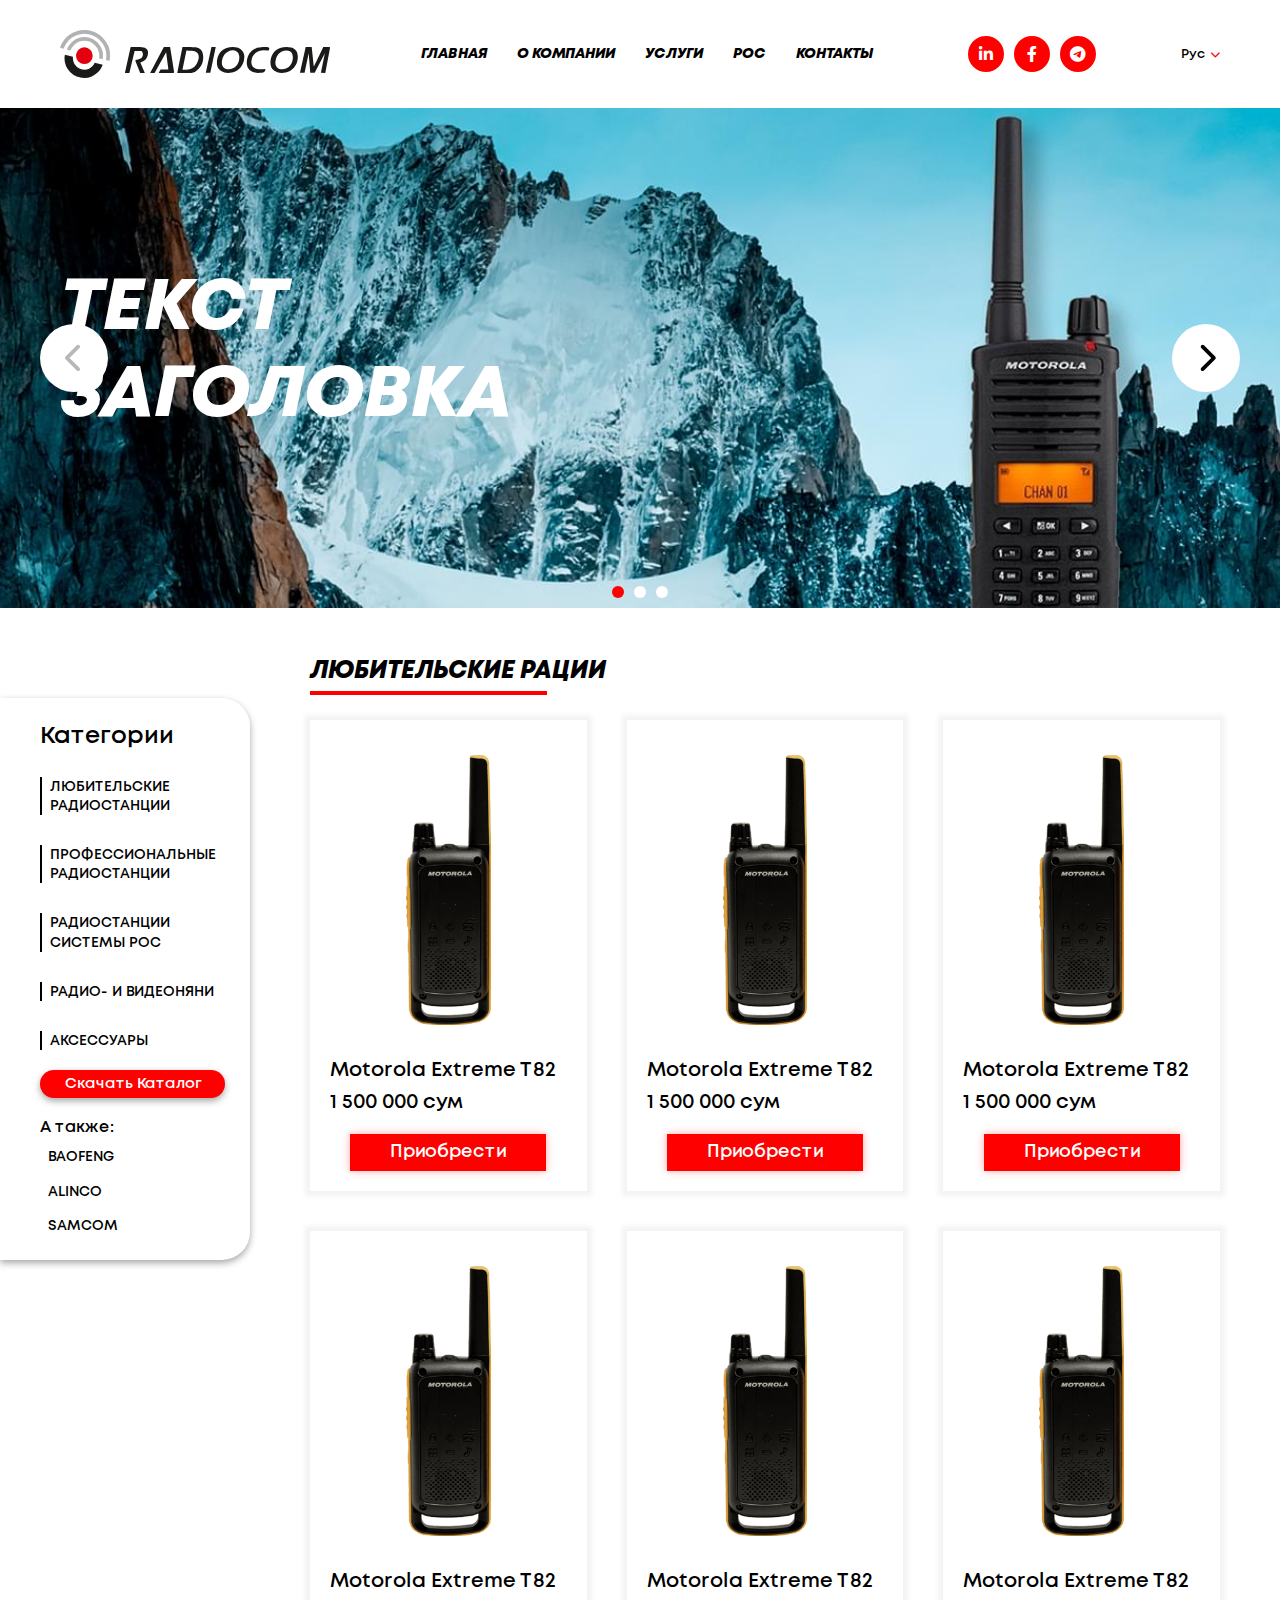
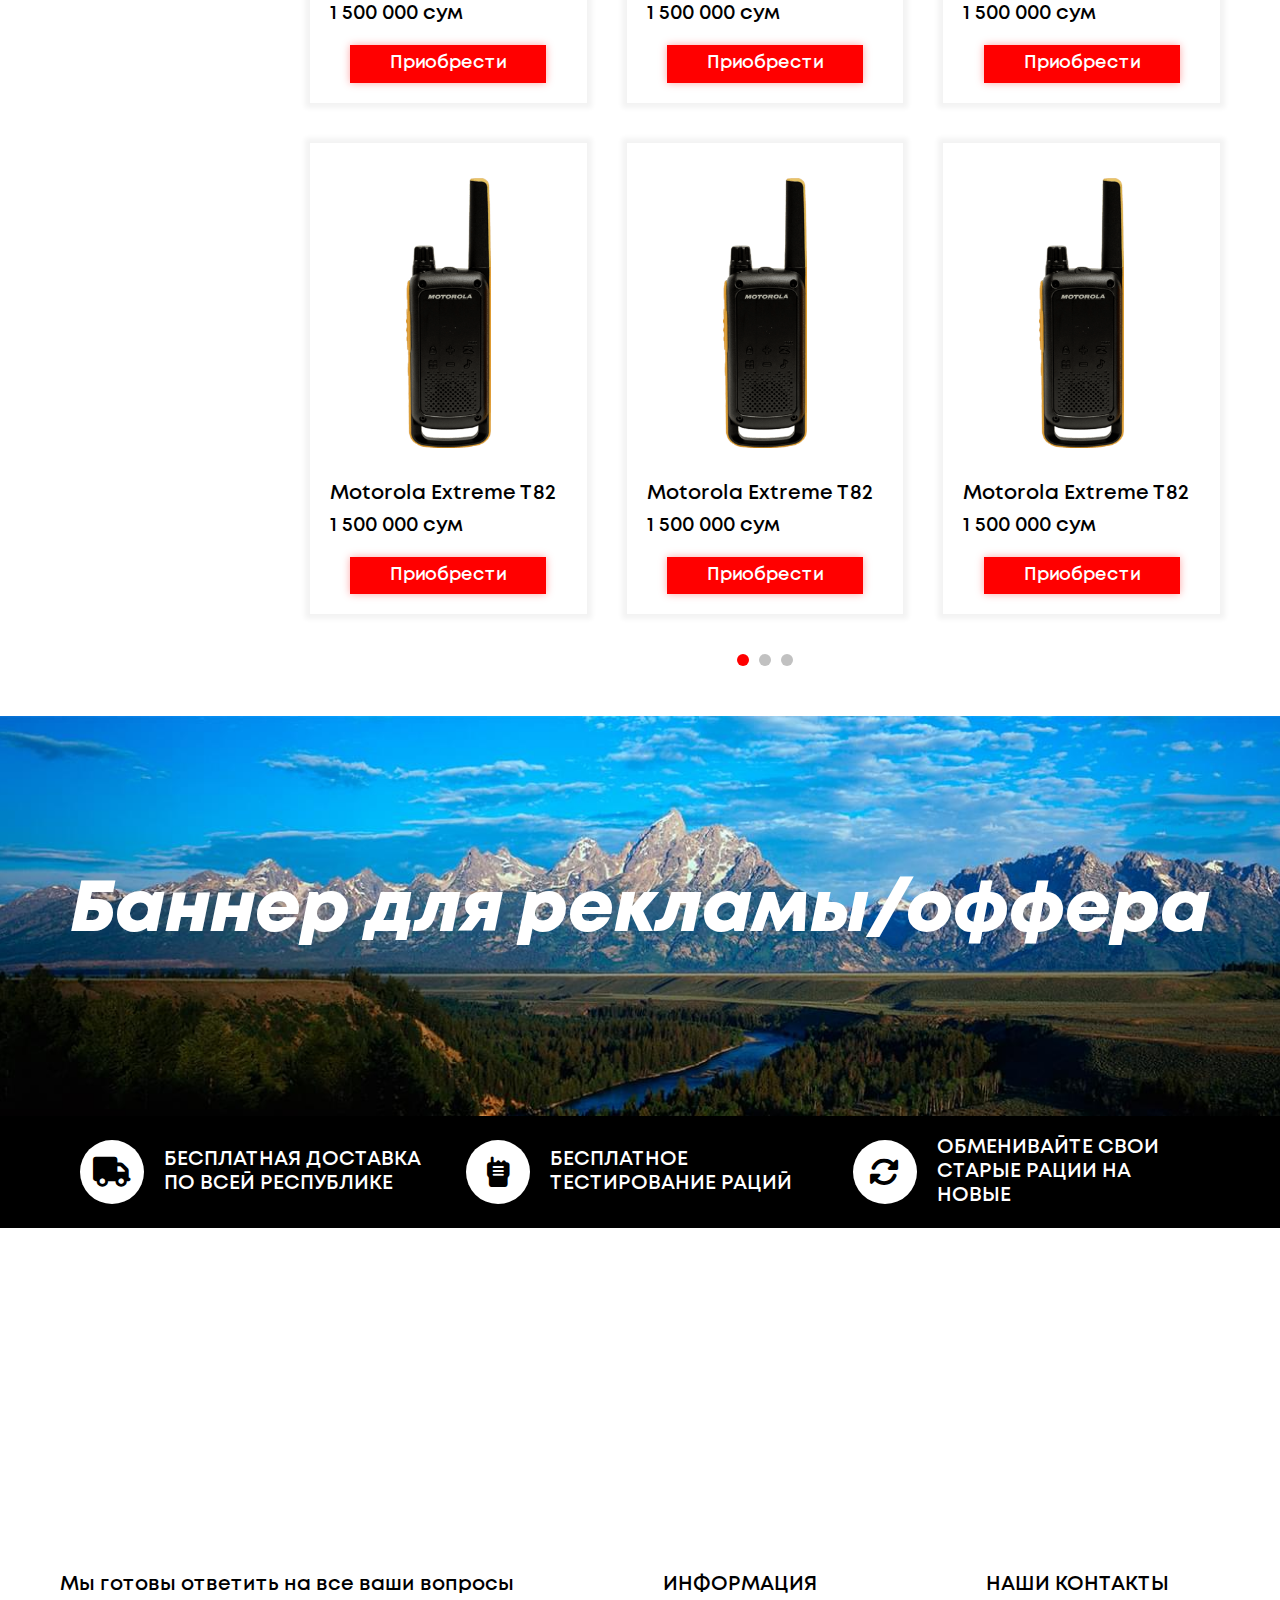
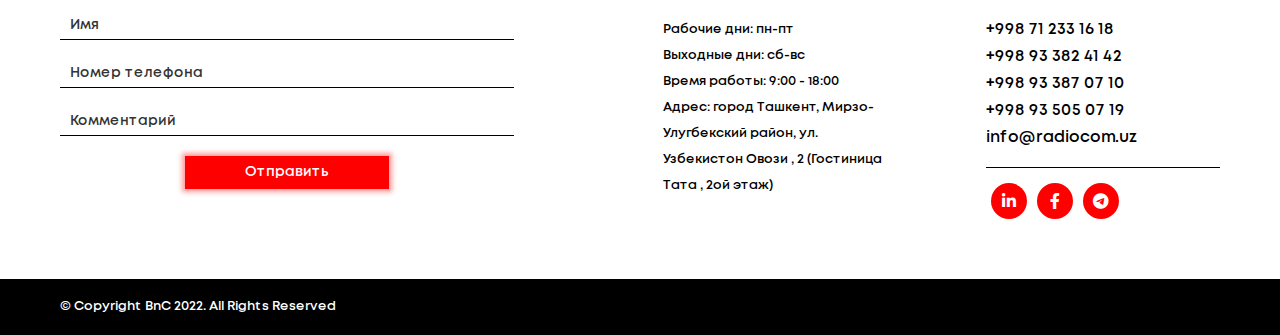
==== commit 6ed4ebc1: "adaptive" ====
--- a/index.html
+++ b/index.html
@@ -29,7 +29,7 @@
                     <li><a href="./" class="active">Главная</a></li>
                     <li><a href="./about.html">О компании</a></li>
                     <li><a href="./services.html">Услуги</a></li>
-                    <li><a href="./poc.html">Спец.предложения</a></li>
+                    <li><a href="./poc.html">PoC</a></li>
                     <li><a href="./contacts.html">Контакты</a></li>
                 </ul>
                 <ul class="social mobile">
@@ -104,7 +104,7 @@
 </section>
   <section class="products">
     <div class="container">
-        <div class="products__categories categories">
+        <div class="products__categories categories wow animate__fadeInLeft" data-wow-delay="0.3s">
             <h2 class="categories__title">Категории <button type="button" class="categories__close" aria-label="close categories"><i class="fa-solid fa-xmark"></i></button></h2>
             <ul class="categories__list">
                 <li><a href="#">Любительские радиостанции</a></li>
@@ -122,7 +122,7 @@
             </ul>
         </div>
         <div class="products__right">
-            <h2 class="products__title">
+            <h2 class="products__title wow animate__fadeIn" data-wow-delay="0.3s">
                 <button type="button" class="categories__btn" aria-label="open categories"><i class="fa-solid fa-border-all"></i></button>
                 <span class="wrap">
                     <a href="#" class="categories__link categories__prev"><i class="fa-solid fa-chevron-left"></i></a>
@@ -130,7 +130,7 @@
                     <a href="#" class="categories__link categories__next"><i class="fa-solid fa-chevron-right"></i></a>
                 </span>
             </h2>
-            <div class="products__wrapper">
+            <div class="products__wrapper wow animate__fadeIn" data-wow-delay="0.5s">
                 <div class="products__item">
                     <a href="#" class="products__img">
                         <img src="./images/products/product-1.png" alt="product">
@@ -244,12 +244,13 @@
 </main>
 
 <footer class="footer">
+   <div class="map" id="map">
+                <script type="text/javascript" charset="utf-8" async src="https://api-maps.yandex.ru/services/constructor/1.0/js/?um=constructor%3A28f73c1e164368e7a58b2b2218a86884e3dcd25d930b7006cfc4f5b9a64bc35a&amp;width=100%25&amp;height=100%&amp;lang=ru_RU&amp;scroll=false"></script>
+            </div>
     <div class="container">
         <div class="contacts__wrapper">
-            <div class="map" id="map">
-                <script type="text/javascript" charset="utf-8" async src="https://api-maps.yandex.ru/services/constructor/1.0/js/?um=constructor%3A28f73c1e164368e7a58b2b2218a86884e3dcd25d930b7006cfc4f5b9a64bc35a&amp;width=100%25&amp;height=100%&amp;lang=ru_RU&amp;scroll=false"></script>
-            </div>
-            <form action="#" class="contacts__form mobile">
+
+            <form action="#" class="contacts__form">
                 <h3 class="contacts__form__title">Мы готовы ответить на все ваши вопросы</h3>
                 <label for="name">
                     <input type="text" name="name" id="name" class="contacts__form__field" placeholder="Имя">
@@ -288,6 +289,7 @@
                     </ul>
                 </div>
             </div>
+
         </div>
     </div>
     <div class="footer__bottom">
--- a/css/main.min.css
+++ b/css/main.min.css
@@ -1 +1 @@
-@font-face{font-family:Mont;src:url(../fonts/Mont/Mont-HeavyItalic.eot);src:local('Mont Heavy Italic'),local('Mont-HeavyItalic'),url(../fonts/Mont/Mont-HeavyItalic.eot?#iefix) format('embedded-opentype'),url(../fonts/Mont/Mont-HeavyItalic.woff2) format('woff2'),url(../fonts/Mont/Mont-HeavyItalic.woff) format('woff'),url(../fonts/Mont/Mont-HeavyItalic.ttf) format('truetype');font-weight:900;font-style:italic;text-transform:capitalize;font-display:swap}@font-face{font-family:Mont;src:url(../fonts/Mont/Mont-SemiBold.eot);src:local('Mont SemiBold'),local('Mont-SemiBold'),url(../fonts/Mont/Mont-SemiBold.eot?#iefix) format('embedded-opentype'),url(../fonts/Mont/Mont-SemiBold.woff2) format('woff2'),url(../fonts/Mont/Mont-SemiBold.woff) format('woff'),url(../fonts/Mont/Mont-SemiBold.ttf) format('truetype');font-weight:600;font-style:normal;font-display:swap}*,::after,::before{-webkit-box-sizing:border-box;box-sizing:border-box}html{font-family:sans-serif;line-height:1.15;-webkit-text-size-adjust:100%;-webkit-tap-highlight-color:transparent}article,aside,figcaption,figure,footer,header,hgroup,main,nav,section{display:block}body{margin:0;font-family:-apple-system,BlinkMacSystemFont,"Segoe UI",Roboto,"Helvetica Neue",Arial,"Noto Sans","Liberation Sans",sans-serif,"Apple Color Emoji","Segoe UI Emoji","Segoe UI Symbol","Noto Color Emoji";font-size:1rem;font-weight:400;line-height:1.5;color:#212529;text-align:left;background-color:#fff}[tabindex="-1"]:focus:not(:focus-visible){outline:0!important}hr{-webkit-box-sizing:content-box;box-sizing:content-box;height:0;overflow:visible}h1,h2,h3,h4,h5,h6{margin-top:0;margin-bottom:.5rem}p{margin-top:0;margin-bottom:1rem}abbr[data-original-title],abbr[title]{text-decoration:underline;-webkit-text-decoration:underline dotted;text-decoration:underline dotted;cursor:help;border-bottom:0;-webkit-text-decoration-skip-ink:none;text-decoration-skip-ink:none}address{margin-bottom:1rem;font-style:normal;line-height:inherit}dl,ol,ul{margin-top:0;margin-bottom:1rem}ol ol,ol ul,ul ol,ul ul{margin-bottom:0}dt{font-weight:700}dd{margin-bottom:.5rem;margin-left:0}blockquote{margin:0 0 1rem}b,strong{font-weight:bolder}small{font-size:80%}sub,sup{position:relative;font-size:75%;line-height:0;vertical-align:baseline}sub{bottom:-.25em}sup{top:-.5em}a{color:#007bff;text-decoration:none;background-color:transparent}a:hover{color:#0056b3;text-decoration:underline}a:not([href]):not([class]){color:inherit;text-decoration:none}a:not([href]):not([class]):hover{color:inherit;text-decoration:none}code,kbd,pre,samp{font-family:SFMono-Regular,Menlo,Monaco,Consolas,"Liberation Mono","Courier New",monospace;font-size:1em}pre{margin-top:0;margin-bottom:1rem;overflow:auto;-ms-overflow-style:scrollbar}figure{margin:0 0 1rem}img{vertical-align:middle;border-style:none}svg{overflow:hidden;vertical-align:middle}table{border-collapse:collapse}caption{padding-top:.75rem;padding-bottom:.75rem;color:#6c757d;text-align:left;caption-side:bottom}th{text-align:inherit;text-align:-webkit-match-parent}label{display:inline-block;margin-bottom:.5rem}button{border-radius:0}button:focus:not(:focus-visible){outline:0}button,input,optgroup,select,textarea{margin:0;font-family:inherit;font-size:inherit;line-height:inherit}button,input{overflow:visible}button,select{text-transform:none}[role=button]{cursor:pointer}select{word-wrap:normal}[type=button],[type=reset],[type=submit],button{-webkit-appearance:button}[type=button]:not(:disabled),[type=reset]:not(:disabled),[type=submit]:not(:disabled),button:not(:disabled){cursor:pointer}[type=button]::-moz-focus-inner,[type=reset]::-moz-focus-inner,[type=submit]::-moz-focus-inner,button::-moz-focus-inner{padding:0;border-style:none}input[type=checkbox],input[type=radio]{-webkit-box-sizing:border-box;box-sizing:border-box;padding:0}textarea{overflow:auto;resize:vertical}fieldset{min-width:0;padding:0;margin:0;border:0}legend{display:block;width:100%;max-width:100%;padding:0;margin-bottom:.5rem;font-size:1.5rem;line-height:inherit;color:inherit;white-space:normal}progress{vertical-align:baseline}[type=number]::-webkit-inner-spin-button,[type=number]::-webkit-outer-spin-button{height:auto}[type=search]{outline-offset:-2px;-webkit-appearance:none}[type=search]::-webkit-search-decoration{-webkit-appearance:none}::-webkit-file-upload-button{font:inherit;-webkit-appearance:button}output{display:inline-block}summary{display:list-item;cursor:pointer}template{display:none}[hidden]{display:none!important}@font-face{font-family:swiper-icons;src:url("data:application/font-woff;charset=utf-8;base64, [base64]//wADZ2x5ZgAAAywAAADMAAAD2MHtryVoZWFkAAABbAAAADAAAAA2E2+eoWhoZWEAAAGcAAAAHwAAACQC9gDzaG10eAAAAigAAAAZAAAArgJkABFsb2NhAAAC0AAAAFoAAABaFQAUGG1heHAAAAG8AAAAHwAAACAAcABAbmFtZQAAA/gAAAE5AAACXvFdBwlwb3N0AAAFNAAAAGIAAACE5s74hXjaY2BkYGAAYpf5Hu/j+W2+MnAzMYDAzaX6QjD6/4//Bxj5GA8AuRwMYGkAPywL13jaY2BkYGA88P8Agx4j+/8fQDYfA1AEBWgDAIB2BOoAeNpjYGRgYNBh4GdgYgABEMnIABJzYNADCQAACWgAsQB42mNgYfzCOIGBlYGB0YcxjYGBwR1Kf2WQZGhhYGBiYGVmgAFGBiQQkOaawtDAoMBQxXjg/wEGPcYDDA4wNUA2CCgwsAAAO4EL6gAAeNpj2M0gyAACqxgGNWBkZ2D4/wMA+xkDdgAAAHjaY2BgYGaAYBkGRgYQiAHyGMF8FgYHIM3DwMHABGQrMOgyWDLEM1T9/w8UBfEMgLzE////P/5//f/V/xv+r4eaAAeMbAxwIUYmIMHEgKYAYjUcsDAwsLKxc3BycfPw8jEQA/[base64]/uznmfPFBNODM2K7MTQ45YEAZqGP81AmGGcF3iPqOop0r1SPTaTbVkfUe4HXj97wYE+yNwWYxwWu4v1ugWHgo3S1XdZEVqWM7ET0cfnLGxWfkgR42o2PvWrDMBSFj/IHLaF0zKjRgdiVMwScNRAoWUoH78Y2icB/yIY09An6AH2Bdu/UB+yxopYshQiEvnvu0dURgDt8QeC8PDw7Fpji3fEA4z/PEJ6YOB5hKh4dj3EvXhxPqH/SKUY3rJ7srZ4FZnh1PMAtPhwP6fl2PMJMPDgeQ4rY8YT6Gzao0eAEA409DuggmTnFnOcSCiEiLMgxCiTI6Cq5DZUd3Qmp10vO0LaLTd2cjN4fOumlc7lUYbSQcZFkutRG7g6JKZKy0RmdLY680CDnEJ+UMkpFFe1RN7nxdVpXrC4aTtnaurOnYercZg2YVmLN/d/gczfEimrE/fs/bOuq29Zmn8tloORaXgZgGa78yO9/cnXm2BpaGvq25Dv9S4E9+5SIc9PqupJKhYFSSl47+Qcr1mYNAAAAeNptw0cKwkAAAMDZJA8Q7OUJvkLsPfZ6zFVERPy8qHh2YER+3i/BP83vIBLLySsoKimrqKqpa2hp6+jq6RsYGhmbmJqZSy0sraxtbO3sHRydnEMU4uR6yx7JJXveP7WrDycAAAAAAAH//wACeNpjYGRgYOABYhkgZgJCZgZNBkYGLQZtIJsFLMYAAAw3ALgAeNolizEKgDAQBCchRbC2sFER0YD6qVQiBCv/H9ezGI6Z5XBAw8CBK/m5iQQVauVbXLnOrMZv2oLdKFa8Pjuru2hJzGabmOSLzNMzvutpB3N42mNgZGBg4GKQYzBhYMxJLMlj4GBgAYow/P/PAJJhLM6sSoWKfWCAAwDAjgbRAAB42mNgYGBkAIIbCZo5IPrmUn0hGA0AO8EFTQAA");font-weight:400;font-style:normal}:root{--swiper-theme-color:#007aff}.swiper{margin-left:auto;margin-right:auto;position:relative;overflow:hidden;list-style:none;padding:0;z-index:1}.swiper-vertical>.swiper-wrapper{-webkit-box-orient:vertical;-webkit-box-direction:normal;-ms-flex-direction:column;flex-direction:column}.swiper-wrapper{position:relative;width:100%;height:100%;z-index:1;display:-webkit-box;display:-ms-flexbox;display:flex;-webkit-transition-property:-webkit-transform;transition-property:-webkit-transform;-o-transition-property:transform;transition-property:transform;transition-property:transform,-webkit-transform;-webkit-box-sizing:content-box;box-sizing:content-box}.swiper-android .swiper-slide,.swiper-wrapper{-webkit-transform:translate3d(0,0,0);transform:translate3d(0,0,0)}.swiper-pointer-events{-ms-touch-action:pan-y;touch-action:pan-y}.swiper-pointer-events.swiper-vertical{-ms-touch-action:pan-x;touch-action:pan-x}.swiper-slide{-ms-flex-negative:0;flex-shrink:0;width:100%;height:100%;position:relative;-webkit-transition-property:-webkit-transform;transition-property:-webkit-transform;-o-transition-property:transform;transition-property:transform;transition-property:transform,-webkit-transform}.swiper-slide-invisible-blank{visibility:hidden}.swiper-autoheight,.swiper-autoheight .swiper-slide{height:auto}.swiper-autoheight .swiper-wrapper{-webkit-box-align:start;-ms-flex-align:start;align-items:flex-start;-webkit-transition-property:height,-webkit-transform;transition-property:height,-webkit-transform;-o-transition-property:transform,height;transition-property:transform,height;transition-property:transform,height,-webkit-transform}.swiper-backface-hidden .swiper-slide{-webkit-transform:translateZ(0);transform:translateZ(0);-webkit-backface-visibility:hidden;backface-visibility:hidden}.swiper-3d,.swiper-3d.swiper-css-mode .swiper-wrapper{-webkit-perspective:1200px;perspective:1200px}.swiper-3d .swiper-cube-shadow,.swiper-3d .swiper-slide,.swiper-3d .swiper-slide-shadow,.swiper-3d .swiper-slide-shadow-bottom,.swiper-3d .swiper-slide-shadow-left,.swiper-3d .swiper-slide-shadow-right,.swiper-3d .swiper-slide-shadow-top,.swiper-3d .swiper-wrapper{-webkit-transform-style:preserve-3d;transform-style:preserve-3d}.swiper-3d .swiper-slide-shadow,.swiper-3d .swiper-slide-shadow-bottom,.swiper-3d .swiper-slide-shadow-left,.swiper-3d .swiper-slide-shadow-right,.swiper-3d .swiper-slide-shadow-top{position:absolute;left:0;top:0;width:100%;height:100%;pointer-events:none;z-index:10}.swiper-3d .swiper-slide-shadow{background:rgba(0,0,0,.15)}.swiper-3d .swiper-slide-shadow-left{background-image:-webkit-gradient(linear,right top,left top,from(rgba(0,0,0,.5)),to(rgba(0,0,0,0)));background-image:-o-linear-gradient(right,rgba(0,0,0,.5),rgba(0,0,0,0));background-image:linear-gradient(to left,rgba(0,0,0,.5),rgba(0,0,0,0))}.swiper-3d .swiper-slide-shadow-right{background-image:-webkit-gradient(linear,left top,right top,from(rgba(0,0,0,.5)),to(rgba(0,0,0,0)));background-image:-o-linear-gradient(left,rgba(0,0,0,.5),rgba(0,0,0,0));background-image:linear-gradient(to right,rgba(0,0,0,.5),rgba(0,0,0,0))}.swiper-3d .swiper-slide-shadow-top{background-image:-webkit-gradient(linear,left bottom,left top,from(rgba(0,0,0,.5)),to(rgba(0,0,0,0)));background-image:-o-linear-gradient(bottom,rgba(0,0,0,.5),rgba(0,0,0,0));background-image:linear-gradient(to top,rgba(0,0,0,.5),rgba(0,0,0,0))}.swiper-3d .swiper-slide-shadow-bottom{background-image:-webkit-gradient(linear,left top,left bottom,from(rgba(0,0,0,.5)),to(rgba(0,0,0,0)));background-image:-o-linear-gradient(top,rgba(0,0,0,.5),rgba(0,0,0,0));background-image:linear-gradient(to bottom,rgba(0,0,0,.5),rgba(0,0,0,0))}.swiper-css-mode>.swiper-wrapper{overflow:auto;scrollbar-width:none;-ms-overflow-style:none}.swiper-css-mode>.swiper-wrapper::-webkit-scrollbar{display:none}.swiper-css-mode>.swiper-wrapper>.swiper-slide{scroll-snap-align:start start}.swiper-horizontal.swiper-css-mode>.swiper-wrapper{-ms-scroll-snap-type:x mandatory;scroll-snap-type:x mandatory}.swiper-vertical.swiper-css-mode>.swiper-wrapper{-ms-scroll-snap-type:y mandatory;scroll-snap-type:y mandatory}.swiper-centered>.swiper-wrapper::before{content:'';-ms-flex-negative:0;flex-shrink:0;-webkit-box-ordinal-group:10000;-ms-flex-order:9999;order:9999}.swiper-centered.swiper-horizontal>.swiper-wrapper>.swiper-slide:first-child{-webkit-margin-start:var(--swiper-centered-offset-before);margin-inline-start:var(--swiper-centered-offset-before)}.swiper-centered.swiper-horizontal>.swiper-wrapper::before{height:100%;min-height:1px;width:var(--swiper-centered-offset-after)}.swiper-centered.swiper-vertical>.swiper-wrapper>.swiper-slide:first-child{-webkit-margin-before:var(--swiper-centered-offset-before);margin-block-start:var(--swiper-centered-offset-before)}.swiper-centered.swiper-vertical>.swiper-wrapper::before{width:100%;min-width:1px;height:var(--swiper-centered-offset-after)}.swiper-centered>.swiper-wrapper>.swiper-slide{scroll-snap-align:center center}.swiper-virtual .swiper-slide{-webkit-backface-visibility:hidden;-webkit-transform:translateZ(0);transform:translateZ(0)}.swiper-virtual.swiper-css-mode .swiper-wrapper::after{content:'';position:absolute;left:0;top:0;pointer-events:none}.swiper-virtual.swiper-css-mode.swiper-horizontal .swiper-wrapper::after{height:1px;width:var(--swiper-virtual-size)}.swiper-virtual.swiper-css-mode.swiper-vertical .swiper-wrapper::after{width:1px;height:var(--swiper-virtual-size)}:root{--swiper-navigation-size:44px}.swiper-button-next,.swiper-button-prev{position:absolute;top:50%;width:calc(var(--swiper-navigation-size)/ 44 * 27);height:var(--swiper-navigation-size);margin-top:calc(0px - (var(--swiper-navigation-size)/ 2));z-index:10;cursor:pointer;display:-webkit-box;display:-ms-flexbox;display:flex;-webkit-box-align:center;-ms-flex-align:center;align-items:center;-webkit-box-pack:center;-ms-flex-pack:center;justify-content:center;color:var(--swiper-navigation-color,var(--swiper-theme-color))}.swiper-button-next.swiper-button-disabled,.swiper-button-prev.swiper-button-disabled{opacity:.35;cursor:auto;pointer-events:none}.swiper-button-next.swiper-button-hidden,.swiper-button-prev.swiper-button-hidden{opacity:0;cursor:auto;pointer-events:none}.swiper-navigation-disabled .swiper-button-next,.swiper-navigation-disabled .swiper-button-prev{display:none!important}.swiper-button-next:after,.swiper-button-prev:after{font-family:swiper-icons;font-size:var(--swiper-navigation-size);text-transform:none!important;letter-spacing:0;font-variant:initial;line-height:1}.swiper-button-prev,.swiper-rtl .swiper-button-next{left:10px;right:auto}.swiper-button-prev:after,.swiper-rtl .swiper-button-next:after{content:'prev'}.swiper-button-next,.swiper-rtl .swiper-button-prev{right:10px;left:auto}.swiper-button-next:after,.swiper-rtl .swiper-button-prev:after{content:'next'}.swiper-button-lock{display:none}.swiper-pagination{position:absolute;text-align:center;-webkit-transition:.3s opacity;-o-transition:.3s opacity;transition:.3s opacity;-webkit-transform:translate3d(0,0,0);transform:translate3d(0,0,0);z-index:10}.swiper-pagination.swiper-pagination-hidden{opacity:0}.swiper-pagination-disabled>.swiper-pagination,.swiper-pagination.swiper-pagination-disabled{display:none!important}.swiper-horizontal>.swiper-pagination-bullets,.swiper-pagination-bullets.swiper-pagination-horizontal,.swiper-pagination-custom,.swiper-pagination-fraction{bottom:10px;left:0;width:100%}.swiper-pagination-bullets-dynamic{overflow:hidden;font-size:0}.swiper-pagination-bullets-dynamic .swiper-pagination-bullet{-webkit-transform:scale(.33);-ms-transform:scale(.33);transform:scale(.33);position:relative}.swiper-pagination-bullets-dynamic .swiper-pagination-bullet-active{-webkit-transform:scale(1);-ms-transform:scale(1);transform:scale(1)}.swiper-pagination-bullets-dynamic .swiper-pagination-bullet-active-main{-webkit-transform:scale(1);-ms-transform:scale(1);transform:scale(1)}.swiper-pagination-bullets-dynamic .swiper-pagination-bullet-active-prev{-webkit-transform:scale(.66);-ms-transform:scale(.66);transform:scale(.66)}.swiper-pagination-bullets-dynamic .swiper-pagination-bullet-active-prev-prev{-webkit-transform:scale(.33);-ms-transform:scale(.33);transform:scale(.33)}.swiper-pagination-bullets-dynamic .swiper-pagination-bullet-active-next{-webkit-transform:scale(.66);-ms-transform:scale(.66);transform:scale(.66)}.swiper-pagination-bullets-dynamic .swiper-pagination-bullet-active-next-next{-webkit-transform:scale(.33);-ms-transform:scale(.33);transform:scale(.33)}.swiper-pagination-bullet{width:var(--swiper-pagination-bullet-width,var(--swiper-pagination-bullet-size,8px));height:var(--swiper-pagination-bullet-height,var(--swiper-pagination-bullet-size,8px));display:inline-block;border-radius:50%;background:var(--swiper-pagination-bullet-inactive-color,#000);opacity:var(--swiper-pagination-bullet-inactive-opacity,.2)}button.swiper-pagination-bullet{border:none;margin:0;padding:0;-webkit-box-shadow:none;box-shadow:none;-webkit-appearance:none;-moz-appearance:none;appearance:none}.swiper-pagination-clickable .swiper-pagination-bullet{cursor:pointer}.swiper-pagination-bullet:only-child{display:none!important}.swiper-pagination-bullet-active{opacity:var(--swiper-pagination-bullet-opacity,1);background:var(--swiper-pagination-color,var(--swiper-theme-color))}.swiper-pagination-vertical.swiper-pagination-bullets,.swiper-vertical>.swiper-pagination-bullets{right:10px;top:50%;-webkit-transform:translate3d(0,-50%,0);transform:translate3d(0,-50%,0)}.swiper-pagination-vertical.swiper-pagination-bullets .swiper-pagination-bullet,.swiper-vertical>.swiper-pagination-bullets .swiper-pagination-bullet{margin:var(--swiper-pagination-bullet-vertical-gap,6px) 0;display:block}.swiper-pagination-vertical.swiper-pagination-bullets.swiper-pagination-bullets-dynamic,.swiper-vertical>.swiper-pagination-bullets.swiper-pagination-bullets-dynamic{top:50%;-webkit-transform:translateY(-50%);-ms-transform:translateY(-50%);transform:translateY(-50%);width:8px}.swiper-pagination-vertical.swiper-pagination-bullets.swiper-pagination-bullets-dynamic .swiper-pagination-bullet,.swiper-vertical>.swiper-pagination-bullets.swiper-pagination-bullets-dynamic .swiper-pagination-bullet{display:inline-block;-webkit-transition:.2s transform,.2s top;-o-transition:.2s transform,.2s top;transition:.2s transform,.2s top}.swiper-horizontal>.swiper-pagination-bullets .swiper-pagination-bullet,.swiper-pagination-horizontal.swiper-pagination-bullets .swiper-pagination-bullet{margin:0 var(--swiper-pagination-bullet-horizontal-gap,4px)}.swiper-horizontal>.swiper-pagination-bullets.swiper-pagination-bullets-dynamic,.swiper-pagination-horizontal.swiper-pagination-bullets.swiper-pagination-bullets-dynamic{left:50%;-webkit-transform:translateX(-50%);-ms-transform:translateX(-50%);transform:translateX(-50%);white-space:nowrap}.swiper-horizontal>.swiper-pagination-bullets.swiper-pagination-bullets-dynamic .swiper-pagination-bullet,.swiper-pagination-horizontal.swiper-pagination-bullets.swiper-pagination-bullets-dynamic .swiper-pagination-bullet{-webkit-transition:.2s transform,.2s left;-o-transition:.2s transform,.2s left;transition:.2s transform,.2s left}.swiper-horizontal.swiper-rtl>.swiper-pagination-bullets-dynamic .swiper-pagination-bullet{-webkit-transition:.2s transform,.2s right;-o-transition:.2s transform,.2s right;transition:.2s transform,.2s right}.swiper-pagination-progressbar{background:rgba(0,0,0,.25);position:absolute}.swiper-pagination-progressbar .swiper-pagination-progressbar-fill{background:var(--swiper-pagination-color,var(--swiper-theme-color));position:absolute;left:0;top:0;width:100%;height:100%;-webkit-transform:scale(0);-ms-transform:scale(0);transform:scale(0);-webkit-transform-origin:left top;-ms-transform-origin:left top;transform-origin:left top}.swiper-rtl .swiper-pagination-progressbar .swiper-pagination-progressbar-fill{-webkit-transform-origin:right top;-ms-transform-origin:right top;transform-origin:right top}.swiper-horizontal>.swiper-pagination-progressbar,.swiper-pagination-progressbar.swiper-pagination-horizontal,.swiper-pagination-progressbar.swiper-pagination-vertical.swiper-pagination-progressbar-opposite,.swiper-vertical>.swiper-pagination-progressbar.swiper-pagination-progressbar-opposite{width:100%;height:4px;left:0;top:0}.swiper-horizontal>.swiper-pagination-progressbar.swiper-pagination-progressbar-opposite,.swiper-pagination-progressbar.swiper-pagination-horizontal.swiper-pagination-progressbar-opposite,.swiper-pagination-progressbar.swiper-pagination-vertical,.swiper-vertical>.swiper-pagination-progressbar{width:4px;height:100%;left:0;top:0}.swiper-pagination-lock{display:none}.swiper-scrollbar{border-radius:10px;position:relative;-ms-touch-action:none;background:rgba(0,0,0,.1)}.swiper-scrollbar-disabled>.swiper-scrollbar,.swiper-scrollbar.swiper-scrollbar-disabled{display:none!important}.swiper-horizontal>.swiper-scrollbar,.swiper-scrollbar.swiper-scrollbar-horizontal{position:absolute;left:1%;bottom:3px;z-index:50;height:5px;width:98%}.swiper-scrollbar.swiper-scrollbar-vertical,.swiper-vertical>.swiper-scrollbar{position:absolute;right:3px;top:1%;z-index:50;width:5px;height:98%}.swiper-scrollbar-drag{height:100%;width:100%;position:relative;background:rgba(0,0,0,.5);border-radius:10px;left:0;top:0}.swiper-scrollbar-cursor-drag{cursor:move}.swiper-scrollbar-lock{display:none}.swiper-zoom-container{width:100%;height:100%;display:-webkit-box;display:-ms-flexbox;display:flex;-webkit-box-pack:center;-ms-flex-pack:center;justify-content:center;-webkit-box-align:center;-ms-flex-align:center;align-items:center;text-align:center}.swiper-zoom-container>canvas,.swiper-zoom-container>img,.swiper-zoom-container>svg{max-width:100%;max-height:100%;-o-object-fit:contain;object-fit:contain}.swiper-slide-zoomed{cursor:move}.swiper-lazy-preloader{width:42px;height:42px;position:absolute;left:50%;top:50%;margin-left:-21px;margin-top:-21px;z-index:10;-webkit-transform-origin:50%;-ms-transform-origin:50%;transform-origin:50%;-webkit-box-sizing:border-box;box-sizing:border-box;border:4px solid var(--swiper-preloader-color,var(--swiper-theme-color));border-radius:50%;border-top-color:transparent}.swiper-watch-progress .swiper-slide-visible .swiper-lazy-preloader,.swiper:not(.swiper-watch-progress) .swiper-lazy-preloader{-webkit-animation:swiper-preloader-spin 1s infinite linear;animation:swiper-preloader-spin 1s infinite linear}.swiper-lazy-preloader-white{--swiper-preloader-color:#fff}.swiper-lazy-preloader-black{--swiper-preloader-color:#000}@-webkit-keyframes swiper-preloader-spin{0%{-webkit-transform:rotate(0);transform:rotate(0)}100%{-webkit-transform:rotate(360deg);transform:rotate(360deg)}}@keyframes swiper-preloader-spin{0%{-webkit-transform:rotate(0);transform:rotate(0)}100%{-webkit-transform:rotate(360deg);transform:rotate(360deg)}}.swiper .swiper-notification{position:absolute;left:0;top:0;pointer-events:none;opacity:0;z-index:-1000}.swiper-free-mode>.swiper-wrapper{-webkit-transition-timing-function:ease-out;-o-transition-timing-function:ease-out;transition-timing-function:ease-out;margin:0 auto}.swiper-grid>.swiper-wrapper{-ms-flex-wrap:wrap;flex-wrap:wrap}.swiper-grid-column>.swiper-wrapper{-ms-flex-wrap:wrap;flex-wrap:wrap;-webkit-box-orient:vertical;-webkit-box-direction:normal;-ms-flex-direction:column;flex-direction:column}.swiper-fade.swiper-free-mode .swiper-slide{-webkit-transition-timing-function:ease-out;-o-transition-timing-function:ease-out;transition-timing-function:ease-out}.swiper-fade .swiper-slide{pointer-events:none;-webkit-transition-property:opacity;-o-transition-property:opacity;transition-property:opacity}.swiper-fade .swiper-slide .swiper-slide{pointer-events:none}.swiper-fade .swiper-slide-active,.swiper-fade .swiper-slide-active .swiper-slide-active{pointer-events:auto}.swiper-cube{overflow:visible}.swiper-cube .swiper-slide{pointer-events:none;-webkit-backface-visibility:hidden;backface-visibility:hidden;z-index:1;visibility:hidden;-webkit-transform-origin:0 0;-ms-transform-origin:0 0;transform-origin:0 0;width:100%;height:100%}.swiper-cube .swiper-slide .swiper-slide{pointer-events:none}.swiper-cube.swiper-rtl .swiper-slide{-webkit-transform-origin:100% 0;-ms-transform-origin:100% 0;transform-origin:100% 0}.swiper-cube .swiper-slide-active,.swiper-cube .swiper-slide-active .swiper-slide-active{pointer-events:auto}.swiper-cube .swiper-slide-active,.swiper-cube .swiper-slide-next,.swiper-cube .swiper-slide-next+.swiper-slide,.swiper-cube .swiper-slide-prev{pointer-events:auto;visibility:visible}.swiper-cube .swiper-slide-shadow-bottom,.swiper-cube .swiper-slide-shadow-left,.swiper-cube .swiper-slide-shadow-right,.swiper-cube .swiper-slide-shadow-top{z-index:0;-webkit-backface-visibility:hidden;backface-visibility:hidden}.swiper-cube .swiper-cube-shadow{position:absolute;left:0;bottom:0;width:100%;height:100%;opacity:.6;z-index:0}.swiper-cube .swiper-cube-shadow:before{content:'';background:#000;position:absolute;left:0;top:0;bottom:0;right:0;-webkit-filter:blur(50px);filter:blur(50px)}.swiper-flip{overflow:visible}.swiper-flip .swiper-slide{pointer-events:none;-webkit-backface-visibility:hidden;backface-visibility:hidden;z-index:1}.swiper-flip .swiper-slide .swiper-slide{pointer-events:none}.swiper-flip .swiper-slide-active,.swiper-flip .swiper-slide-active .swiper-slide-active{pointer-events:auto}.swiper-flip .swiper-slide-shadow-bottom,.swiper-flip .swiper-slide-shadow-left,.swiper-flip .swiper-slide-shadow-right,.swiper-flip .swiper-slide-shadow-top{z-index:0;-webkit-backface-visibility:hidden;backface-visibility:hidden}.swiper-creative .swiper-slide{-webkit-backface-visibility:hidden;backface-visibility:hidden;overflow:hidden;-webkit-transition-property:opacity,height,-webkit-transform;transition-property:opacity,height,-webkit-transform;-o-transition-property:transform,opacity,height;transition-property:transform,opacity,height;transition-property:transform,opacity,height,-webkit-transform}.swiper-cards{overflow:visible}.swiper-cards .swiper-slide{-webkit-transform-origin:center bottom;-ms-transform-origin:center bottom;transform-origin:center bottom;-webkit-backface-visibility:hidden;backface-visibility:hidden;overflow:hidden}:root{--animate-duration:1s;--animate-delay:1s;--animate-repeat:1}.animate__animated{-webkit-animation-duration:1s;animation-duration:1s;-webkit-animation-duration:var(--animate-duration);animation-duration:var(--animate-duration);-webkit-animation-fill-mode:both;animation-fill-mode:both}.animate__animated.animate__infinite{-webkit-animation-iteration-count:infinite;animation-iteration-count:infinite}.animate__animated.animate__repeat-1{-webkit-animation-iteration-count:1;animation-iteration-count:1;-webkit-animation-iteration-count:var(--animate-repeat);animation-iteration-count:var(--animate-repeat)}.animate__animated.animate__repeat-2{-webkit-animation-iteration-count:2;animation-iteration-count:2;-webkit-animation-iteration-count:calc(var(--animate-repeat)*2);animation-iteration-count:calc(var(--animate-repeat)*2)}.animate__animated.animate__repeat-3{-webkit-animation-iteration-count:3;animation-iteration-count:3;-webkit-animation-iteration-count:calc(var(--animate-repeat)*3);animation-iteration-count:calc(var(--animate-repeat)*3)}.animate__animated.animate__delay-1s{-webkit-animation-delay:1s;animation-delay:1s;-webkit-animation-delay:var(--animate-delay);animation-delay:var(--animate-delay)}.animate__animated.animate__delay-2s{-webkit-animation-delay:2s;animation-delay:2s;-webkit-animation-delay:calc(var(--animate-delay)*2);animation-delay:calc(var(--animate-delay)*2)}.animate__animated.animate__delay-3s{-webkit-animation-delay:3s;animation-delay:3s;-webkit-animation-delay:calc(var(--animate-delay)*3);animation-delay:calc(var(--animate-delay)*3)}.animate__animated.animate__delay-4s{-webkit-animation-delay:4s;animation-delay:4s;-webkit-animation-delay:calc(var(--animate-delay)*4);animation-delay:calc(var(--animate-delay)*4)}.animate__animated.animate__delay-5s{-webkit-animation-delay:5s;animation-delay:5s;-webkit-animation-delay:calc(var(--animate-delay)*5);animation-delay:calc(var(--animate-delay)*5)}.animate__animated.animate__faster{-webkit-animation-duration:.5s;animation-duration:.5s;-webkit-animation-duration:calc(var(--animate-duration)/2);animation-duration:calc(var(--animate-duration)/2)}.animate__animated.animate__fast{-webkit-animation-duration:.8s;animation-duration:.8s;-webkit-animation-duration:calc(var(--animate-duration)*.8);animation-duration:calc(var(--animate-duration)*.8)}.animate__animated.animate__slow{-webkit-animation-duration:2s;animation-duration:2s;-webkit-animation-duration:calc(var(--animate-duration)*2);animation-duration:calc(var(--animate-duration)*2)}.animate__animated.animate__slower{-webkit-animation-duration:3s;animation-duration:3s;-webkit-animation-duration:calc(var(--animate-duration)*3);animation-duration:calc(var(--animate-duration)*3)}@media (prefers-reduced-motion:reduce),print{.animate__animated{-webkit-animation-duration:1ms!important;animation-duration:1ms!important;-webkit-transition-duration:1ms!important;-o-transition-duration:1ms!important;transition-duration:1ms!important;-webkit-animation-iteration-count:1!important;animation-iteration-count:1!important}.animate__animated[class*=Out]{opacity:0}}@-webkit-keyframes bounce{0%,20%,53%,to{-webkit-animation-timing-function:cubic-bezier(.215,.61,.355,1);animation-timing-function:cubic-bezier(.215,.61,.355,1);-webkit-transform:translateZ(0);transform:translateZ(0)}40%,43%{-webkit-animation-timing-function:cubic-bezier(.755,.05,.855,.06);animation-timing-function:cubic-bezier(.755,.05,.855,.06);-webkit-transform:translate3d(0,-30px,0) scaleY(1.1);transform:translate3d(0,-30px,0) scaleY(1.1)}70%{-webkit-animation-timing-function:cubic-bezier(.755,.05,.855,.06);animation-timing-function:cubic-bezier(.755,.05,.855,.06);-webkit-transform:translate3d(0,-15px,0) scaleY(1.05);transform:translate3d(0,-15px,0) scaleY(1.05)}80%{-webkit-transition-timing-function:cubic-bezier(.215,.61,.355,1);transition-timing-function:cubic-bezier(.215,.61,.355,1);-webkit-transform:translateZ(0) scaleY(.95);transform:translateZ(0) scaleY(.95)}90%{-webkit-transform:translate3d(0,-4px,0) scaleY(1.02);transform:translate3d(0,-4px,0) scaleY(1.02)}}@keyframes bounce{0%,20%,53%,to{-webkit-animation-timing-function:cubic-bezier(.215,.61,.355,1);animation-timing-function:cubic-bezier(.215,.61,.355,1);-webkit-transform:translateZ(0);transform:translateZ(0)}40%,43%{-webkit-animation-timing-function:cubic-bezier(.755,.05,.855,.06);animation-timing-function:cubic-bezier(.755,.05,.855,.06);-webkit-transform:translate3d(0,-30px,0) scaleY(1.1);transform:translate3d(0,-30px,0) scaleY(1.1)}70%{-webkit-animation-timing-function:cubic-bezier(.755,.05,.855,.06);animation-timing-function:cubic-bezier(.755,.05,.855,.06);-webkit-transform:translate3d(0,-15px,0) scaleY(1.05);transform:translate3d(0,-15px,0) scaleY(1.05)}80%{-webkit-transition-timing-function:cubic-bezier(.215,.61,.355,1);-o-transition-timing-function:cubic-bezier(.215,.61,.355,1);transition-timing-function:cubic-bezier(.215,.61,.355,1);-webkit-transform:translateZ(0) scaleY(.95);transform:translateZ(0) scaleY(.95)}90%{-webkit-transform:translate3d(0,-4px,0) scaleY(1.02);transform:translate3d(0,-4px,0) scaleY(1.02)}}.animate__bounce{-webkit-animation-name:bounce;animation-name:bounce;-webkit-transform-origin:center bottom;-ms-transform-origin:center bottom;transform-origin:center bottom}@-webkit-keyframes flash{0%,50%,to{opacity:1}25%,75%{opacity:0}}@keyframes flash{0%,50%,to{opacity:1}25%,75%{opacity:0}}.animate__flash{-webkit-animation-name:flash;animation-name:flash}@-webkit-keyframes pulse{0%{-webkit-transform:scaleX(1);transform:scaleX(1)}50%{-webkit-transform:scale3d(1.05,1.05,1.05);transform:scale3d(1.05,1.05,1.05)}to{-webkit-transform:scaleX(1);transform:scaleX(1)}}@keyframes pulse{0%{-webkit-transform:scaleX(1);transform:scaleX(1)}50%{-webkit-transform:scale3d(1.05,1.05,1.05);transform:scale3d(1.05,1.05,1.05)}to{-webkit-transform:scaleX(1);transform:scaleX(1)}}.animate__pulse{-webkit-animation-name:pulse;animation-name:pulse;-webkit-animation-timing-function:ease-in-out;animation-timing-function:ease-in-out}@-webkit-keyframes rubberBand{0%{-webkit-transform:scaleX(1);transform:scaleX(1)}30%{-webkit-transform:scale3d(1.25,.75,1);transform:scale3d(1.25,.75,1)}40%{-webkit-transform:scale3d(.75,1.25,1);transform:scale3d(.75,1.25,1)}50%{-webkit-transform:scale3d(1.15,.85,1);transform:scale3d(1.15,.85,1)}65%{-webkit-transform:scale3d(.95,1.05,1);transform:scale3d(.95,1.05,1)}75%{-webkit-transform:scale3d(1.05,.95,1);transform:scale3d(1.05,.95,1)}to{-webkit-transform:scaleX(1);transform:scaleX(1)}}@keyframes rubberBand{0%{-webkit-transform:scaleX(1);transform:scaleX(1)}30%{-webkit-transform:scale3d(1.25,.75,1);transform:scale3d(1.25,.75,1)}40%{-webkit-transform:scale3d(.75,1.25,1);transform:scale3d(.75,1.25,1)}50%{-webkit-transform:scale3d(1.15,.85,1);transform:scale3d(1.15,.85,1)}65%{-webkit-transform:scale3d(.95,1.05,1);transform:scale3d(.95,1.05,1)}75%{-webkit-transform:scale3d(1.05,.95,1);transform:scale3d(1.05,.95,1)}to{-webkit-transform:scaleX(1);transform:scaleX(1)}}.animate__rubberBand{-webkit-animation-name:rubberBand;animation-name:rubberBand}@-webkit-keyframes shakeX{0%,to{-webkit-transform:translateZ(0);transform:translateZ(0)}10%,30%,50%,70%,90%{-webkit-transform:translate3d(-10px,0,0);transform:translate3d(-10px,0,0)}20%,40%,60%,80%{-webkit-transform:translate3d(10px,0,0);transform:translate3d(10px,0,0)}}@keyframes shakeX{0%,to{-webkit-transform:translateZ(0);transform:translateZ(0)}10%,30%,50%,70%,90%{-webkit-transform:translate3d(-10px,0,0);transform:translate3d(-10px,0,0)}20%,40%,60%,80%{-webkit-transform:translate3d(10px,0,0);transform:translate3d(10px,0,0)}}.animate__shakeX{-webkit-animation-name:shakeX;animation-name:shakeX}@-webkit-keyframes shakeY{0%,to{-webkit-transform:translateZ(0);transform:translateZ(0)}10%,30%,50%,70%,90%{-webkit-transform:translate3d(0,-10px,0);transform:translate3d(0,-10px,0)}20%,40%,60%,80%{-webkit-transform:translate3d(0,10px,0);transform:translate3d(0,10px,0)}}@keyframes shakeY{0%,to{-webkit-transform:translateZ(0);transform:translateZ(0)}10%,30%,50%,70%,90%{-webkit-transform:translate3d(0,-10px,0);transform:translate3d(0,-10px,0)}20%,40%,60%,80%{-webkit-transform:translate3d(0,10px,0);transform:translate3d(0,10px,0)}}.animate__shakeY{-webkit-animation-name:shakeY;animation-name:shakeY}@-webkit-keyframes headShake{0%{-webkit-transform:translateX(0);transform:translateX(0)}6.5%{-webkit-transform:translateX(-6px) rotateY(-9deg);transform:translateX(-6px) rotateY(-9deg)}18.5%{-webkit-transform:translateX(5px) rotateY(7deg);transform:translateX(5px) rotateY(7deg)}31.5%{-webkit-transform:translateX(-3px) rotateY(-5deg);transform:translateX(-3px) rotateY(-5deg)}43.5%{-webkit-transform:translateX(2px) rotateY(3deg);transform:translateX(2px) rotateY(3deg)}50%{-webkit-transform:translateX(0);transform:translateX(0)}}@keyframes headShake{0%{-webkit-transform:translateX(0);transform:translateX(0)}6.5%{-webkit-transform:translateX(-6px) rotateY(-9deg);transform:translateX(-6px) rotateY(-9deg)}18.5%{-webkit-transform:translateX(5px) rotateY(7deg);transform:translateX(5px) rotateY(7deg)}31.5%{-webkit-transform:translateX(-3px) rotateY(-5deg);transform:translateX(-3px) rotateY(-5deg)}43.5%{-webkit-transform:translateX(2px) rotateY(3deg);transform:translateX(2px) rotateY(3deg)}50%{-webkit-transform:translateX(0);transform:translateX(0)}}.animate__headShake{-webkit-animation-timing-function:ease-in-out;animation-timing-function:ease-in-out;-webkit-animation-name:headShake;animation-name:headShake}@-webkit-keyframes swing{20%{-webkit-transform:rotate(15deg);transform:rotate(15deg)}40%{-webkit-transform:rotate(-10deg);transform:rotate(-10deg)}60%{-webkit-transform:rotate(5deg);transform:rotate(5deg)}80%{-webkit-transform:rotate(-5deg);transform:rotate(-5deg)}to{-webkit-transform:rotate(0);transform:rotate(0)}}@keyframes swing{20%{-webkit-transform:rotate(15deg);transform:rotate(15deg)}40%{-webkit-transform:rotate(-10deg);transform:rotate(-10deg)}60%{-webkit-transform:rotate(5deg);transform:rotate(5deg)}80%{-webkit-transform:rotate(-5deg);transform:rotate(-5deg)}to{-webkit-transform:rotate(0);transform:rotate(0)}}.animate__swing{-webkit-transform-origin:top center;-ms-transform-origin:top center;transform-origin:top center;-webkit-animation-name:swing;animation-name:swing}@-webkit-keyframes tada{0%{-webkit-transform:scaleX(1);transform:scaleX(1)}10%,20%{-webkit-transform:scale3d(.9,.9,.9) rotate(-3deg);transform:scale3d(.9,.9,.9) rotate(-3deg)}30%,50%,70%,90%{-webkit-transform:scale3d(1.1,1.1,1.1) rotate(3deg);transform:scale3d(1.1,1.1,1.1) rotate(3deg)}40%,60%,80%{-webkit-transform:scale3d(1.1,1.1,1.1) rotate(-3deg);transform:scale3d(1.1,1.1,1.1) rotate(-3deg)}to{-webkit-transform:scaleX(1);transform:scaleX(1)}}@keyframes tada{0%{-webkit-transform:scaleX(1);transform:scaleX(1)}10%,20%{-webkit-transform:scale3d(.9,.9,.9) rotate(-3deg);transform:scale3d(.9,.9,.9) rotate(-3deg)}30%,50%,70%,90%{-webkit-transform:scale3d(1.1,1.1,1.1) rotate(3deg);transform:scale3d(1.1,1.1,1.1) rotate(3deg)}40%,60%,80%{-webkit-transform:scale3d(1.1,1.1,1.1) rotate(-3deg);transform:scale3d(1.1,1.1,1.1) rotate(-3deg)}to{-webkit-transform:scaleX(1);transform:scaleX(1)}}.animate__tada{-webkit-animation-name:tada;animation-name:tada}@-webkit-keyframes wobble{0%{-webkit-transform:translateZ(0);transform:translateZ(0)}15%{-webkit-transform:translate3d(-25%,0,0) rotate(-5deg);transform:translate3d(-25%,0,0) rotate(-5deg)}30%{-webkit-transform:translate3d(20%,0,0) rotate(3deg);transform:translate3d(20%,0,0) rotate(3deg)}45%{-webkit-transform:translate3d(-15%,0,0) rotate(-3deg);transform:translate3d(-15%,0,0) rotate(-3deg)}60%{-webkit-transform:translate3d(10%,0,0) rotate(2deg);transform:translate3d(10%,0,0) rotate(2deg)}75%{-webkit-transform:translate3d(-5%,0,0) rotate(-1deg);transform:translate3d(-5%,0,0) rotate(-1deg)}to{-webkit-transform:translateZ(0);transform:translateZ(0)}}@keyframes wobble{0%{-webkit-transform:translateZ(0);transform:translateZ(0)}15%{-webkit-transform:translate3d(-25%,0,0) rotate(-5deg);transform:translate3d(-25%,0,0) rotate(-5deg)}30%{-webkit-transform:translate3d(20%,0,0) rotate(3deg);transform:translate3d(20%,0,0) rotate(3deg)}45%{-webkit-transform:translate3d(-15%,0,0) rotate(-3deg);transform:translate3d(-15%,0,0) rotate(-3deg)}60%{-webkit-transform:translate3d(10%,0,0) rotate(2deg);transform:translate3d(10%,0,0) rotate(2deg)}75%{-webkit-transform:translate3d(-5%,0,0) rotate(-1deg);transform:translate3d(-5%,0,0) rotate(-1deg)}to{-webkit-transform:translateZ(0);transform:translateZ(0)}}.animate__wobble{-webkit-animation-name:wobble;animation-name:wobble}@-webkit-keyframes jello{0%,11.1%,to{-webkit-transform:translateZ(0);transform:translateZ(0)}22.2%{-webkit-transform:skewX(-12.5deg) skewY(-12.5deg);transform:skewX(-12.5deg) skewY(-12.5deg)}33.3%{-webkit-transform:skewX(6.25deg) skewY(6.25deg);transform:skewX(6.25deg) skewY(6.25deg)}44.4%{-webkit-transform:skewX(-3.125deg) skewY(-3.125deg);transform:skewX(-3.125deg) skewY(-3.125deg)}55.5%{-webkit-transform:skewX(1.5625deg) skewY(1.5625deg);transform:skewX(1.5625deg) skewY(1.5625deg)}66.6%{-webkit-transform:skewX(-.78125deg) skewY(-.78125deg);transform:skewX(-.78125deg) skewY(-.78125deg)}77.7%{-webkit-transform:skewX(.39063deg) skewY(.39063deg);transform:skewX(.39063deg) skewY(.39063deg)}88.8%{-webkit-transform:skewX(-.19531deg) skewY(-.19531deg);transform:skewX(-.19531deg) skewY(-.19531deg)}}@keyframes jello{0%,11.1%,to{-webkit-transform:translateZ(0);transform:translateZ(0)}22.2%{-webkit-transform:skewX(-12.5deg) skewY(-12.5deg);transform:skewX(-12.5deg) skewY(-12.5deg)}33.3%{-webkit-transform:skewX(6.25deg) skewY(6.25deg);transform:skewX(6.25deg) skewY(6.25deg)}44.4%{-webkit-transform:skewX(-3.125deg) skewY(-3.125deg);transform:skewX(-3.125deg) skewY(-3.125deg)}55.5%{-webkit-transform:skewX(1.5625deg) skewY(1.5625deg);transform:skewX(1.5625deg) skewY(1.5625deg)}66.6%{-webkit-transform:skewX(-.78125deg) skewY(-.78125deg);transform:skewX(-.78125deg) skewY(-.78125deg)}77.7%{-webkit-transform:skewX(.39063deg) skewY(.39063deg);transform:skewX(.39063deg) skewY(.39063deg)}88.8%{-webkit-transform:skewX(-.19531deg) skewY(-.19531deg);transform:skewX(-.19531deg) skewY(-.19531deg)}}.animate__jello{-webkit-animation-name:jello;animation-name:jello;-webkit-transform-origin:center;-ms-transform-origin:center;transform-origin:center}@-webkit-keyframes heartBeat{0%{-webkit-transform:scale(1);transform:scale(1)}14%{-webkit-transform:scale(1.3);transform:scale(1.3)}28%{-webkit-transform:scale(1);transform:scale(1)}42%{-webkit-transform:scale(1.3);transform:scale(1.3)}70%{-webkit-transform:scale(1);transform:scale(1)}}@keyframes heartBeat{0%{-webkit-transform:scale(1);transform:scale(1)}14%{-webkit-transform:scale(1.3);transform:scale(1.3)}28%{-webkit-transform:scale(1);transform:scale(1)}42%{-webkit-transform:scale(1.3);transform:scale(1.3)}70%{-webkit-transform:scale(1);transform:scale(1)}}.animate__heartBeat{-webkit-animation-name:heartBeat;animation-name:heartBeat;-webkit-animation-duration:1.3s;animation-duration:1.3s;-webkit-animation-duration:calc(var(--animate-duration)*1.3);animation-duration:calc(var(--animate-duration)*1.3);-webkit-animation-timing-function:ease-in-out;animation-timing-function:ease-in-out}@-webkit-keyframes backInDown{0%{-webkit-transform:translateY(-1200px) scale(.7);transform:translateY(-1200px) scale(.7);opacity:.7}80%{-webkit-transform:translateY(0) scale(.7);transform:translateY(0) scale(.7);opacity:.7}to{-webkit-transform:scale(1);transform:scale(1);opacity:1}}@keyframes backInDown{0%{-webkit-transform:translateY(-1200px) scale(.7);transform:translateY(-1200px) scale(.7);opacity:.7}80%{-webkit-transform:translateY(0) scale(.7);transform:translateY(0) scale(.7);opacity:.7}to{-webkit-transform:scale(1);transform:scale(1);opacity:1}}.animate__backInDown{-webkit-animation-name:backInDown;animation-name:backInDown}@-webkit-keyframes backInLeft{0%{-webkit-transform:translateX(-2000px) scale(.7);transform:translateX(-2000px) scale(.7);opacity:.7}80%{-webkit-transform:translateX(0) scale(.7);transform:translateX(0) scale(.7);opacity:.7}to{-webkit-transform:scale(1);transform:scale(1);opacity:1}}@keyframes backInLeft{0%{-webkit-transform:translateX(-2000px) scale(.7);transform:translateX(-2000px) scale(.7);opacity:.7}80%{-webkit-transform:translateX(0) scale(.7);transform:translateX(0) scale(.7);opacity:.7}to{-webkit-transform:scale(1);transform:scale(1);opacity:1}}.animate__backInLeft{-webkit-animation-name:backInLeft;animation-name:backInLeft}@-webkit-keyframes backInRight{0%{-webkit-transform:translateX(2000px) scale(.7);transform:translateX(2000px) scale(.7);opacity:.7}80%{-webkit-transform:translateX(0) scale(.7);transform:translateX(0) scale(.7);opacity:.7}to{-webkit-transform:scale(1);transform:scale(1);opacity:1}}@keyframes backInRight{0%{-webkit-transform:translateX(2000px) scale(.7);transform:translateX(2000px) scale(.7);opacity:.7}80%{-webkit-transform:translateX(0) scale(.7);transform:translateX(0) scale(.7);opacity:.7}to{-webkit-transform:scale(1);transform:scale(1);opacity:1}}.animate__backInRight{-webkit-animation-name:backInRight;animation-name:backInRight}@-webkit-keyframes backInUp{0%{-webkit-transform:translateY(1200px) scale(.7);transform:translateY(1200px) scale(.7);opacity:.7}80%{-webkit-transform:translateY(0) scale(.7);transform:translateY(0) scale(.7);opacity:.7}to{-webkit-transform:scale(1);transform:scale(1);opacity:1}}@keyframes backInUp{0%{-webkit-transform:translateY(1200px) scale(.7);transform:translateY(1200px) scale(.7);opacity:.7}80%{-webkit-transform:translateY(0) scale(.7);transform:translateY(0) scale(.7);opacity:.7}to{-webkit-transform:scale(1);transform:scale(1);opacity:1}}.animate__backInUp{-webkit-animation-name:backInUp;animation-name:backInUp}@-webkit-keyframes backOutDown{0%{-webkit-transform:scale(1);transform:scale(1);opacity:1}20%{-webkit-transform:translateY(0) scale(.7);transform:translateY(0) scale(.7);opacity:.7}to{-webkit-transform:translateY(700px) scale(.7);transform:translateY(700px) scale(.7);opacity:.7}}@keyframes backOutDown{0%{-webkit-transform:scale(1);transform:scale(1);opacity:1}20%{-webkit-transform:translateY(0) scale(.7);transform:translateY(0) scale(.7);opacity:.7}to{-webkit-transform:translateY(700px) scale(.7);transform:translateY(700px) scale(.7);opacity:.7}}.animate__backOutDown{-webkit-animation-name:backOutDown;animation-name:backOutDown}@-webkit-keyframes backOutLeft{0%{-webkit-transform:scale(1);transform:scale(1);opacity:1}20%{-webkit-transform:translateX(0) scale(.7);transform:translateX(0) scale(.7);opacity:.7}to{-webkit-transform:translateX(-2000px) scale(.7);transform:translateX(-2000px) scale(.7);opacity:.7}}@keyframes backOutLeft{0%{-webkit-transform:scale(1);transform:scale(1);opacity:1}20%{-webkit-transform:translateX(0) scale(.7);transform:translateX(0) scale(.7);opacity:.7}to{-webkit-transform:translateX(-2000px) scale(.7);transform:translateX(-2000px) scale(.7);opacity:.7}}.animate__backOutLeft{-webkit-animation-name:backOutLeft;animation-name:backOutLeft}@-webkit-keyframes backOutRight{0%{-webkit-transform:scale(1);transform:scale(1);opacity:1}20%{-webkit-transform:translateX(0) scale(.7);transform:translateX(0) scale(.7);opacity:.7}to{-webkit-transform:translateX(2000px) scale(.7);transform:translateX(2000px) scale(.7);opacity:.7}}@keyframes backOutRight{0%{-webkit-transform:scale(1);transform:scale(1);opacity:1}20%{-webkit-transform:translateX(0) scale(.7);transform:translateX(0) scale(.7);opacity:.7}to{-webkit-transform:translateX(2000px) scale(.7);transform:translateX(2000px) scale(.7);opacity:.7}}.animate__backOutRight{-webkit-animation-name:backOutRight;animation-name:backOutRight}@-webkit-keyframes backOutUp{0%{-webkit-transform:scale(1);transform:scale(1);opacity:1}20%{-webkit-transform:translateY(0) scale(.7);transform:translateY(0) scale(.7);opacity:.7}to{-webkit-transform:translateY(-700px) scale(.7);transform:translateY(-700px) scale(.7);opacity:.7}}@keyframes backOutUp{0%{-webkit-transform:scale(1);transform:scale(1);opacity:1}20%{-webkit-transform:translateY(0) scale(.7);transform:translateY(0) scale(.7);opacity:.7}to{-webkit-transform:translateY(-700px) scale(.7);transform:translateY(-700px) scale(.7);opacity:.7}}.animate__backOutUp{-webkit-animation-name:backOutUp;animation-name:backOutUp}@-webkit-keyframes bounceIn{0%,20%,40%,60%,80%,to{-webkit-animation-timing-function:cubic-bezier(.215,.61,.355,1);animation-timing-function:cubic-bezier(.215,.61,.355,1)}0%{opacity:0;-webkit-transform:scale3d(.3,.3,.3);transform:scale3d(.3,.3,.3)}20%{-webkit-transform:scale3d(1.1,1.1,1.1);transform:scale3d(1.1,1.1,1.1)}40%{-webkit-transform:scale3d(.9,.9,.9);transform:scale3d(.9,.9,.9)}60%{opacity:1;-webkit-transform:scale3d(1.03,1.03,1.03);transform:scale3d(1.03,1.03,1.03)}80%{-webkit-transform:scale3d(.97,.97,.97);transform:scale3d(.97,.97,.97)}to{opacity:1;-webkit-transform:scaleX(1);transform:scaleX(1)}}@keyframes bounceIn{0%,20%,40%,60%,80%,to{-webkit-animation-timing-function:cubic-bezier(.215,.61,.355,1);animation-timing-function:cubic-bezier(.215,.61,.355,1)}0%{opacity:0;-webkit-transform:scale3d(.3,.3,.3);transform:scale3d(.3,.3,.3)}20%{-webkit-transform:scale3d(1.1,1.1,1.1);transform:scale3d(1.1,1.1,1.1)}40%{-webkit-transform:scale3d(.9,.9,.9);transform:scale3d(.9,.9,.9)}60%{opacity:1;-webkit-transform:scale3d(1.03,1.03,1.03);transform:scale3d(1.03,1.03,1.03)}80%{-webkit-transform:scale3d(.97,.97,.97);transform:scale3d(.97,.97,.97)}to{opacity:1;-webkit-transform:scaleX(1);transform:scaleX(1)}}.animate__bounceIn{-webkit-animation-duration:.75s;animation-duration:.75s;-webkit-animation-duration:calc(var(--animate-duration)*.75);animation-duration:calc(var(--animate-duration)*.75);-webkit-animation-name:bounceIn;animation-name:bounceIn}@-webkit-keyframes bounceInDown{0%,60%,75%,90%,to{-webkit-animation-timing-function:cubic-bezier(.215,.61,.355,1);animation-timing-function:cubic-bezier(.215,.61,.355,1)}0%{opacity:0;-webkit-transform:translate3d(0,-3000px,0) scaleY(3);transform:translate3d(0,-3000px,0) scaleY(3)}60%{opacity:1;-webkit-transform:translate3d(0,25px,0) scaleY(.9);transform:translate3d(0,25px,0) scaleY(.9)}75%{-webkit-transform:translate3d(0,-10px,0) scaleY(.95);transform:translate3d(0,-10px,0) scaleY(.95)}90%{-webkit-transform:translate3d(0,5px,0) scaleY(.985);transform:translate3d(0,5px,0) scaleY(.985)}to{-webkit-transform:translateZ(0);transform:translateZ(0)}}@keyframes bounceInDown{0%,60%,75%,90%,to{-webkit-animation-timing-function:cubic-bezier(.215,.61,.355,1);animation-timing-function:cubic-bezier(.215,.61,.355,1)}0%{opacity:0;-webkit-transform:translate3d(0,-3000px,0) scaleY(3);transform:translate3d(0,-3000px,0) scaleY(3)}60%{opacity:1;-webkit-transform:translate3d(0,25px,0) scaleY(.9);transform:translate3d(0,25px,0) scaleY(.9)}75%{-webkit-transform:translate3d(0,-10px,0) scaleY(.95);transform:translate3d(0,-10px,0) scaleY(.95)}90%{-webkit-transform:translate3d(0,5px,0) scaleY(.985);transform:translate3d(0,5px,0) scaleY(.985)}to{-webkit-transform:translateZ(0);transform:translateZ(0)}}.animate__bounceInDown{-webkit-animation-name:bounceInDown;animation-name:bounceInDown}@-webkit-keyframes bounceInLeft{0%,60%,75%,90%,to{-webkit-animation-timing-function:cubic-bezier(.215,.61,.355,1);animation-timing-function:cubic-bezier(.215,.61,.355,1)}0%{opacity:0;-webkit-transform:translate3d(-3000px,0,0) scaleX(3);transform:translate3d(-3000px,0,0) scaleX(3)}60%{opacity:1;-webkit-transform:translate3d(25px,0,0) scaleX(1);transform:translate3d(25px,0,0) scaleX(1)}75%{-webkit-transform:translate3d(-10px,0,0) scaleX(.98);transform:translate3d(-10px,0,0) scaleX(.98)}90%{-webkit-transform:translate3d(5px,0,0) scaleX(.995);transform:translate3d(5px,0,0) scaleX(.995)}to{-webkit-transform:translateZ(0);transform:translateZ(0)}}@keyframes bounceInLeft{0%,60%,75%,90%,to{-webkit-animation-timing-function:cubic-bezier(.215,.61,.355,1);animation-timing-function:cubic-bezier(.215,.61,.355,1)}0%{opacity:0;-webkit-transform:translate3d(-3000px,0,0) scaleX(3);transform:translate3d(-3000px,0,0) scaleX(3)}60%{opacity:1;-webkit-transform:translate3d(25px,0,0) scaleX(1);transform:translate3d(25px,0,0) scaleX(1)}75%{-webkit-transform:translate3d(-10px,0,0) scaleX(.98);transform:translate3d(-10px,0,0) scaleX(.98)}90%{-webkit-transform:translate3d(5px,0,0) scaleX(.995);transform:translate3d(5px,0,0) scaleX(.995)}to{-webkit-transform:translateZ(0);transform:translateZ(0)}}.animate__bounceInLeft{-webkit-animation-name:bounceInLeft;animation-name:bounceInLeft}@-webkit-keyframes bounceInRight{0%,60%,75%,90%,to{-webkit-animation-timing-function:cubic-bezier(.215,.61,.355,1);animation-timing-function:cubic-bezier(.215,.61,.355,1)}0%{opacity:0;-webkit-transform:translate3d(3000px,0,0) scaleX(3);transform:translate3d(3000px,0,0) scaleX(3)}60%{opacity:1;-webkit-transform:translate3d(-25px,0,0) scaleX(1);transform:translate3d(-25px,0,0) scaleX(1)}75%{-webkit-transform:translate3d(10px,0,0) scaleX(.98);transform:translate3d(10px,0,0) scaleX(.98)}90%{-webkit-transform:translate3d(-5px,0,0) scaleX(.995);transform:translate3d(-5px,0,0) scaleX(.995)}to{-webkit-transform:translateZ(0);transform:translateZ(0)}}@keyframes bounceInRight{0%,60%,75%,90%,to{-webkit-animation-timing-function:cubic-bezier(.215,.61,.355,1);animation-timing-function:cubic-bezier(.215,.61,.355,1)}0%{opacity:0;-webkit-transform:translate3d(3000px,0,0) scaleX(3);transform:translate3d(3000px,0,0) scaleX(3)}60%{opacity:1;-webkit-transform:translate3d(-25px,0,0) scaleX(1);transform:translate3d(-25px,0,0) scaleX(1)}75%{-webkit-transform:translate3d(10px,0,0) scaleX(.98);transform:translate3d(10px,0,0) scaleX(.98)}90%{-webkit-transform:translate3d(-5px,0,0) scaleX(.995);transform:translate3d(-5px,0,0) scaleX(.995)}to{-webkit-transform:translateZ(0);transform:translateZ(0)}}.animate__bounceInRight{-webkit-animation-name:bounceInRight;animation-name:bounceInRight}@-webkit-keyframes bounceInUp{0%,60%,75%,90%,to{-webkit-animation-timing-function:cubic-bezier(.215,.61,.355,1);animation-timing-function:cubic-bezier(.215,.61,.355,1)}0%{opacity:0;-webkit-transform:translate3d(0,3000px,0) scaleY(5);transform:translate3d(0,3000px,0) scaleY(5)}60%{opacity:1;-webkit-transform:translate3d(0,-20px,0) scaleY(.9);transform:translate3d(0,-20px,0) scaleY(.9)}75%{-webkit-transform:translate3d(0,10px,0) scaleY(.95);transform:translate3d(0,10px,0) scaleY(.95)}90%{-webkit-transform:translate3d(0,-5px,0) scaleY(.985);transform:translate3d(0,-5px,0) scaleY(.985)}to{-webkit-transform:translateZ(0);transform:translateZ(0)}}@keyframes bounceInUp{0%,60%,75%,90%,to{-webkit-animation-timing-function:cubic-bezier(.215,.61,.355,1);animation-timing-function:cubic-bezier(.215,.61,.355,1)}0%{opacity:0;-webkit-transform:translate3d(0,3000px,0) scaleY(5);transform:translate3d(0,3000px,0) scaleY(5)}60%{opacity:1;-webkit-transform:translate3d(0,-20px,0) scaleY(.9);transform:translate3d(0,-20px,0) scaleY(.9)}75%{-webkit-transform:translate3d(0,10px,0) scaleY(.95);transform:translate3d(0,10px,0) scaleY(.95)}90%{-webkit-transform:translate3d(0,-5px,0) scaleY(.985);transform:translate3d(0,-5px,0) scaleY(.985)}to{-webkit-transform:translateZ(0);transform:translateZ(0)}}.animate__bounceInUp{-webkit-animation-name:bounceInUp;animation-name:bounceInUp}@-webkit-keyframes bounceOut{20%{-webkit-transform:scale3d(.9,.9,.9);transform:scale3d(.9,.9,.9)}50%,55%{opacity:1;-webkit-transform:scale3d(1.1,1.1,1.1);transform:scale3d(1.1,1.1,1.1)}to{opacity:0;-webkit-transform:scale3d(.3,.3,.3);transform:scale3d(.3,.3,.3)}}@keyframes bounceOut{20%{-webkit-transform:scale3d(.9,.9,.9);transform:scale3d(.9,.9,.9)}50%,55%{opacity:1;-webkit-transform:scale3d(1.1,1.1,1.1);transform:scale3d(1.1,1.1,1.1)}to{opacity:0;-webkit-transform:scale3d(.3,.3,.3);transform:scale3d(.3,.3,.3)}}.animate__bounceOut{-webkit-animation-duration:.75s;animation-duration:.75s;-webkit-animation-duration:calc(var(--animate-duration)*.75);animation-duration:calc(var(--animate-duration)*.75);-webkit-animation-name:bounceOut;animation-name:bounceOut}@-webkit-keyframes bounceOutDown{20%{-webkit-transform:translate3d(0,10px,0) scaleY(.985);transform:translate3d(0,10px,0) scaleY(.985)}40%,45%{opacity:1;-webkit-transform:translate3d(0,-20px,0) scaleY(.9);transform:translate3d(0,-20px,0) scaleY(.9)}to{opacity:0;-webkit-transform:translate3d(0,2000px,0) scaleY(3);transform:translate3d(0,2000px,0) scaleY(3)}}@keyframes bounceOutDown{20%{-webkit-transform:translate3d(0,10px,0) scaleY(.985);transform:translate3d(0,10px,0) scaleY(.985)}40%,45%{opacity:1;-webkit-transform:translate3d(0,-20px,0) scaleY(.9);transform:translate3d(0,-20px,0) scaleY(.9)}to{opacity:0;-webkit-transform:translate3d(0,2000px,0) scaleY(3);transform:translate3d(0,2000px,0) scaleY(3)}}.animate__bounceOutDown{-webkit-animation-name:bounceOutDown;animation-name:bounceOutDown}@-webkit-keyframes bounceOutLeft{20%{opacity:1;-webkit-transform:translate3d(20px,0,0) scaleX(.9);transform:translate3d(20px,0,0) scaleX(.9)}to{opacity:0;-webkit-transform:translate3d(-2000px,0,0) scaleX(2);transform:translate3d(-2000px,0,0) scaleX(2)}}@keyframes bounceOutLeft{20%{opacity:1;-webkit-transform:translate3d(20px,0,0) scaleX(.9);transform:translate3d(20px,0,0) scaleX(.9)}to{opacity:0;-webkit-transform:translate3d(-2000px,0,0) scaleX(2);transform:translate3d(-2000px,0,0) scaleX(2)}}.animate__bounceOutLeft{-webkit-animation-name:bounceOutLeft;animation-name:bounceOutLeft}@-webkit-keyframes bounceOutRight{20%{opacity:1;-webkit-transform:translate3d(-20px,0,0) scaleX(.9);transform:translate3d(-20px,0,0) scaleX(.9)}to{opacity:0;-webkit-transform:translate3d(2000px,0,0) scaleX(2);transform:translate3d(2000px,0,0) scaleX(2)}}@keyframes bounceOutRight{20%{opacity:1;-webkit-transform:translate3d(-20px,0,0) scaleX(.9);transform:translate3d(-20px,0,0) scaleX(.9)}to{opacity:0;-webkit-transform:translate3d(2000px,0,0) scaleX(2);transform:translate3d(2000px,0,0) scaleX(2)}}.animate__bounceOutRight{-webkit-animation-name:bounceOutRight;animation-name:bounceOutRight}@-webkit-keyframes bounceOutUp{20%{-webkit-transform:translate3d(0,-10px,0) scaleY(.985);transform:translate3d(0,-10px,0) scaleY(.985)}40%,45%{opacity:1;-webkit-transform:translate3d(0,20px,0) scaleY(.9);transform:translate3d(0,20px,0) scaleY(.9)}to{opacity:0;-webkit-transform:translate3d(0,-2000px,0) scaleY(3);transform:translate3d(0,-2000px,0) scaleY(3)}}@keyframes bounceOutUp{20%{-webkit-transform:translate3d(0,-10px,0) scaleY(.985);transform:translate3d(0,-10px,0) scaleY(.985)}40%,45%{opacity:1;-webkit-transform:translate3d(0,20px,0) scaleY(.9);transform:translate3d(0,20px,0) scaleY(.9)}to{opacity:0;-webkit-transform:translate3d(0,-2000px,0) scaleY(3);transform:translate3d(0,-2000px,0) scaleY(3)}}.animate__bounceOutUp{-webkit-animation-name:bounceOutUp;animation-name:bounceOutUp}@-webkit-keyframes fadeIn{0%{opacity:0}to{opacity:1}}@keyframes fadeIn{0%{opacity:0}to{opacity:1}}.animate__fadeIn{-webkit-animation-name:fadeIn;animation-name:fadeIn}@-webkit-keyframes fadeInDown{0%{opacity:0;-webkit-transform:translate3d(0,-100%,0);transform:translate3d(0,-100%,0)}to{opacity:1;-webkit-transform:translateZ(0);transform:translateZ(0)}}@keyframes fadeInDown{0%{opacity:0;-webkit-transform:translate3d(0,-100%,0);transform:translate3d(0,-100%,0)}to{opacity:1;-webkit-transform:translateZ(0);transform:translateZ(0)}}.animate__fadeInDown{-webkit-animation-name:fadeInDown;animation-name:fadeInDown}@-webkit-keyframes fadeInDownBig{0%{opacity:0;-webkit-transform:translate3d(0,-2000px,0);transform:translate3d(0,-2000px,0)}to{opacity:1;-webkit-transform:translateZ(0);transform:translateZ(0)}}@keyframes fadeInDownBig{0%{opacity:0;-webkit-transform:translate3d(0,-2000px,0);transform:translate3d(0,-2000px,0)}to{opacity:1;-webkit-transform:translateZ(0);transform:translateZ(0)}}.animate__fadeInDownBig{-webkit-animation-name:fadeInDownBig;animation-name:fadeInDownBig}@-webkit-keyframes fadeInLeft{0%{opacity:0;-webkit-transform:translate3d(-100%,0,0);transform:translate3d(-100%,0,0)}to{opacity:1;-webkit-transform:translateZ(0);transform:translateZ(0)}}@keyframes fadeInLeft{0%{opacity:0;-webkit-transform:translate3d(-100%,0,0);transform:translate3d(-100%,0,0)}to{opacity:1;-webkit-transform:translateZ(0);transform:translateZ(0)}}.animate__fadeInLeft{-webkit-animation-name:fadeInLeft;animation-name:fadeInLeft}@-webkit-keyframes fadeInLeftBig{0%{opacity:0;-webkit-transform:translate3d(-2000px,0,0);transform:translate3d(-2000px,0,0)}to{opacity:1;-webkit-transform:translateZ(0);transform:translateZ(0)}}@keyframes fadeInLeftBig{0%{opacity:0;-webkit-transform:translate3d(-2000px,0,0);transform:translate3d(-2000px,0,0)}to{opacity:1;-webkit-transform:translateZ(0);transform:translateZ(0)}}.animate__fadeInLeftBig{-webkit-animation-name:fadeInLeftBig;animation-name:fadeInLeftBig}@-webkit-keyframes fadeInRight{0%{opacity:0;-webkit-transform:translate3d(100%,0,0);transform:translate3d(100%,0,0)}to{opacity:1;-webkit-transform:translateZ(0);transform:translateZ(0)}}@keyframes fadeInRight{0%{opacity:0;-webkit-transform:translate3d(100%,0,0);transform:translate3d(100%,0,0)}to{opacity:1;-webkit-transform:translateZ(0);transform:translateZ(0)}}.animate__fadeInRight{-webkit-animation-name:fadeInRight;animation-name:fadeInRight}@-webkit-keyframes fadeInRightBig{0%{opacity:0;-webkit-transform:translate3d(2000px,0,0);transform:translate3d(2000px,0,0)}to{opacity:1;-webkit-transform:translateZ(0);transform:translateZ(0)}}@keyframes fadeInRightBig{0%{opacity:0;-webkit-transform:translate3d(2000px,0,0);transform:translate3d(2000px,0,0)}to{opacity:1;-webkit-transform:translateZ(0);transform:translateZ(0)}}.animate__fadeInRightBig{-webkit-animation-name:fadeInRightBig;animation-name:fadeInRightBig}@-webkit-keyframes fadeInUp{0%{opacity:0;-webkit-transform:translate3d(0,100%,0);transform:translate3d(0,100%,0)}to{opacity:1;-webkit-transform:translateZ(0);transform:translateZ(0)}}@keyframes fadeInUp{0%{opacity:0;-webkit-transform:translate3d(0,100%,0);transform:translate3d(0,100%,0)}to{opacity:1;-webkit-transform:translateZ(0);transform:translateZ(0)}}.animate__fadeInUp{-webkit-animation-name:fadeInUp;animation-name:fadeInUp}@-webkit-keyframes fadeInUpBig{0%{opacity:0;-webkit-transform:translate3d(0,2000px,0);transform:translate3d(0,2000px,0)}to{opacity:1;-webkit-transform:translateZ(0);transform:translateZ(0)}}@keyframes fadeInUpBig{0%{opacity:0;-webkit-transform:translate3d(0,2000px,0);transform:translate3d(0,2000px,0)}to{opacity:1;-webkit-transform:translateZ(0);transform:translateZ(0)}}.animate__fadeInUpBig{-webkit-animation-name:fadeInUpBig;animation-name:fadeInUpBig}@-webkit-keyframes fadeInTopLeft{0%{opacity:0;-webkit-transform:translate3d(-100%,-100%,0);transform:translate3d(-100%,-100%,0)}to{opacity:1;-webkit-transform:translateZ(0);transform:translateZ(0)}}@keyframes fadeInTopLeft{0%{opacity:0;-webkit-transform:translate3d(-100%,-100%,0);transform:translate3d(-100%,-100%,0)}to{opacity:1;-webkit-transform:translateZ(0);transform:translateZ(0)}}.animate__fadeInTopLeft{-webkit-animation-name:fadeInTopLeft;animation-name:fadeInTopLeft}@-webkit-keyframes fadeInTopRight{0%{opacity:0;-webkit-transform:translate3d(100%,-100%,0);transform:translate3d(100%,-100%,0)}to{opacity:1;-webkit-transform:translateZ(0);transform:translateZ(0)}}@keyframes fadeInTopRight{0%{opacity:0;-webkit-transform:translate3d(100%,-100%,0);transform:translate3d(100%,-100%,0)}to{opacity:1;-webkit-transform:translateZ(0);transform:translateZ(0)}}.animate__fadeInTopRight{-webkit-animation-name:fadeInTopRight;animation-name:fadeInTopRight}@-webkit-keyframes fadeInBottomLeft{0%{opacity:0;-webkit-transform:translate3d(-100%,100%,0);transform:translate3d(-100%,100%,0)}to{opacity:1;-webkit-transform:translateZ(0);transform:translateZ(0)}}@keyframes fadeInBottomLeft{0%{opacity:0;-webkit-transform:translate3d(-100%,100%,0);transform:translate3d(-100%,100%,0)}to{opacity:1;-webkit-transform:translateZ(0);transform:translateZ(0)}}.animate__fadeInBottomLeft{-webkit-animation-name:fadeInBottomLeft;animation-name:fadeInBottomLeft}@-webkit-keyframes fadeInBottomRight{0%{opacity:0;-webkit-transform:translate3d(100%,100%,0);transform:translate3d(100%,100%,0)}to{opacity:1;-webkit-transform:translateZ(0);transform:translateZ(0)}}@keyframes fadeInBottomRight{0%{opacity:0;-webkit-transform:translate3d(100%,100%,0);transform:translate3d(100%,100%,0)}to{opacity:1;-webkit-transform:translateZ(0);transform:translateZ(0)}}.animate__fadeInBottomRight{-webkit-animation-name:fadeInBottomRight;animation-name:fadeInBottomRight}@-webkit-keyframes fadeOut{0%{opacity:1}to{opacity:0}}@keyframes fadeOut{0%{opacity:1}to{opacity:0}}.animate__fadeOut{-webkit-animation-name:fadeOut;animation-name:fadeOut}@-webkit-keyframes fadeOutDown{0%{opacity:1}to{opacity:0;-webkit-transform:translate3d(0,100%,0);transform:translate3d(0,100%,0)}}@keyframes fadeOutDown{0%{opacity:1}to{opacity:0;-webkit-transform:translate3d(0,100%,0);transform:translate3d(0,100%,0)}}.animate__fadeOutDown{-webkit-animation-name:fadeOutDown;animation-name:fadeOutDown}@-webkit-keyframes fadeOutDownBig{0%{opacity:1}to{opacity:0;-webkit-transform:translate3d(0,2000px,0);transform:translate3d(0,2000px,0)}}@keyframes fadeOutDownBig{0%{opacity:1}to{opacity:0;-webkit-transform:translate3d(0,2000px,0);transform:translate3d(0,2000px,0)}}.animate__fadeOutDownBig{-webkit-animation-name:fadeOutDownBig;animation-name:fadeOutDownBig}@-webkit-keyframes fadeOutLeft{0%{opacity:1}to{opacity:0;-webkit-transform:translate3d(-100%,0,0);transform:translate3d(-100%,0,0)}}@keyframes fadeOutLeft{0%{opacity:1}to{opacity:0;-webkit-transform:translate3d(-100%,0,0);transform:translate3d(-100%,0,0)}}.animate__fadeOutLeft{-webkit-animation-name:fadeOutLeft;animation-name:fadeOutLeft}@-webkit-keyframes fadeOutLeftBig{0%{opacity:1}to{opacity:0;-webkit-transform:translate3d(-2000px,0,0);transform:translate3d(-2000px,0,0)}}@keyframes fadeOutLeftBig{0%{opacity:1}to{opacity:0;-webkit-transform:translate3d(-2000px,0,0);transform:translate3d(-2000px,0,0)}}.animate__fadeOutLeftBig{-webkit-animation-name:fadeOutLeftBig;animation-name:fadeOutLeftBig}@-webkit-keyframes fadeOutRight{0%{opacity:1}to{opacity:0;-webkit-transform:translate3d(100%,0,0);transform:translate3d(100%,0,0)}}@keyframes fadeOutRight{0%{opacity:1}to{opacity:0;-webkit-transform:translate3d(100%,0,0);transform:translate3d(100%,0,0)}}.animate__fadeOutRight{-webkit-animation-name:fadeOutRight;animation-name:fadeOutRight}@-webkit-keyframes fadeOutRightBig{0%{opacity:1}to{opacity:0;-webkit-transform:translate3d(2000px,0,0);transform:translate3d(2000px,0,0)}}@keyframes fadeOutRightBig{0%{opacity:1}to{opacity:0;-webkit-transform:translate3d(2000px,0,0);transform:translate3d(2000px,0,0)}}.animate__fadeOutRightBig{-webkit-animation-name:fadeOutRightBig;animation-name:fadeOutRightBig}@-webkit-keyframes fadeOutUp{0%{opacity:1}to{opacity:0;-webkit-transform:translate3d(0,-100%,0);transform:translate3d(0,-100%,0)}}@keyframes fadeOutUp{0%{opacity:1}to{opacity:0;-webkit-transform:translate3d(0,-100%,0);transform:translate3d(0,-100%,0)}}.animate__fadeOutUp{-webkit-animation-name:fadeOutUp;animation-name:fadeOutUp}@-webkit-keyframes fadeOutUpBig{0%{opacity:1}to{opacity:0;-webkit-transform:translate3d(0,-2000px,0);transform:translate3d(0,-2000px,0)}}@keyframes fadeOutUpBig{0%{opacity:1}to{opacity:0;-webkit-transform:translate3d(0,-2000px,0);transform:translate3d(0,-2000px,0)}}.animate__fadeOutUpBig{-webkit-animation-name:fadeOutUpBig;animation-name:fadeOutUpBig}@-webkit-keyframes fadeOutTopLeft{0%{opacity:1;-webkit-transform:translateZ(0);transform:translateZ(0)}to{opacity:0;-webkit-transform:translate3d(-100%,-100%,0);transform:translate3d(-100%,-100%,0)}}@keyframes fadeOutTopLeft{0%{opacity:1;-webkit-transform:translateZ(0);transform:translateZ(0)}to{opacity:0;-webkit-transform:translate3d(-100%,-100%,0);transform:translate3d(-100%,-100%,0)}}.animate__fadeOutTopLeft{-webkit-animation-name:fadeOutTopLeft;animation-name:fadeOutTopLeft}@-webkit-keyframes fadeOutTopRight{0%{opacity:1;-webkit-transform:translateZ(0);transform:translateZ(0)}to{opacity:0;-webkit-transform:translate3d(100%,-100%,0);transform:translate3d(100%,-100%,0)}}@keyframes fadeOutTopRight{0%{opacity:1;-webkit-transform:translateZ(0);transform:translateZ(0)}to{opacity:0;-webkit-transform:translate3d(100%,-100%,0);transform:translate3d(100%,-100%,0)}}.animate__fadeOutTopRight{-webkit-animation-name:fadeOutTopRight;animation-name:fadeOutTopRight}@-webkit-keyframes fadeOutBottomRight{0%{opacity:1;-webkit-transform:translateZ(0);transform:translateZ(0)}to{opacity:0;-webkit-transform:translate3d(100%,100%,0);transform:translate3d(100%,100%,0)}}@keyframes fadeOutBottomRight{0%{opacity:1;-webkit-transform:translateZ(0);transform:translateZ(0)}to{opacity:0;-webkit-transform:translate3d(100%,100%,0);transform:translate3d(100%,100%,0)}}.animate__fadeOutBottomRight{-webkit-animation-name:fadeOutBottomRight;animation-name:fadeOutBottomRight}@-webkit-keyframes fadeOutBottomLeft{0%{opacity:1;-webkit-transform:translateZ(0);transform:translateZ(0)}to{opacity:0;-webkit-transform:translate3d(-100%,100%,0);transform:translate3d(-100%,100%,0)}}@keyframes fadeOutBottomLeft{0%{opacity:1;-webkit-transform:translateZ(0);transform:translateZ(0)}to{opacity:0;-webkit-transform:translate3d(-100%,100%,0);transform:translate3d(-100%,100%,0)}}.animate__fadeOutBottomLeft{-webkit-animation-name:fadeOutBottomLeft;animation-name:fadeOutBottomLeft}@-webkit-keyframes flip{0%{-webkit-transform:perspective(400px) scaleX(1) translateZ(0) rotateY(-1turn);transform:perspective(400px) scaleX(1) translateZ(0) rotateY(-1turn);-webkit-animation-timing-function:ease-out;animation-timing-function:ease-out}40%{-webkit-transform:perspective(400px) scaleX(1) translateZ(150px) rotateY(-190deg);transform:perspective(400px) scaleX(1) translateZ(150px) rotateY(-190deg);-webkit-animation-timing-function:ease-out;animation-timing-function:ease-out}50%{-webkit-transform:perspective(400px) scaleX(1) translateZ(150px) rotateY(-170deg);transform:perspective(400px) scaleX(1) translateZ(150px) rotateY(-170deg);-webkit-animation-timing-function:ease-in;animation-timing-function:ease-in}80%{-webkit-transform:perspective(400px) scale3d(.95,.95,.95) translateZ(0) rotateY(0);transform:perspective(400px) scale3d(.95,.95,.95) translateZ(0) rotateY(0);-webkit-animation-timing-function:ease-in;animation-timing-function:ease-in}to{-webkit-transform:perspective(400px) scaleX(1) translateZ(0) rotateY(0);transform:perspective(400px) scaleX(1) translateZ(0) rotateY(0);-webkit-animation-timing-function:ease-in;animation-timing-function:ease-in}}@keyframes flip{0%{-webkit-transform:perspective(400px) scaleX(1) translateZ(0) rotateY(-1turn);transform:perspective(400px) scaleX(1) translateZ(0) rotateY(-1turn);-webkit-animation-timing-function:ease-out;animation-timing-function:ease-out}40%{-webkit-transform:perspective(400px) scaleX(1) translateZ(150px) rotateY(-190deg);transform:perspective(400px) scaleX(1) translateZ(150px) rotateY(-190deg);-webkit-animation-timing-function:ease-out;animation-timing-function:ease-out}50%{-webkit-transform:perspective(400px) scaleX(1) translateZ(150px) rotateY(-170deg);transform:perspective(400px) scaleX(1) translateZ(150px) rotateY(-170deg);-webkit-animation-timing-function:ease-in;animation-timing-function:ease-in}80%{-webkit-transform:perspective(400px) scale3d(.95,.95,.95) translateZ(0) rotateY(0);transform:perspective(400px) scale3d(.95,.95,.95) translateZ(0) rotateY(0);-webkit-animation-timing-function:ease-in;animation-timing-function:ease-in}to{-webkit-transform:perspective(400px) scaleX(1) translateZ(0) rotateY(0);transform:perspective(400px) scaleX(1) translateZ(0) rotateY(0);-webkit-animation-timing-function:ease-in;animation-timing-function:ease-in}}.animate__animated.animate__flip{-webkit-backface-visibility:visible;backface-visibility:visible;-webkit-animation-name:flip;animation-name:flip}@-webkit-keyframes flipInX{0%{-webkit-transform:perspective(400px) rotateX(90deg);transform:perspective(400px) rotateX(90deg);-webkit-animation-timing-function:ease-in;animation-timing-function:ease-in;opacity:0}40%{-webkit-transform:perspective(400px) rotateX(-20deg);transform:perspective(400px) rotateX(-20deg);-webkit-animation-timing-function:ease-in;animation-timing-function:ease-in}60%{-webkit-transform:perspective(400px) rotateX(10deg);transform:perspective(400px) rotateX(10deg);opacity:1}80%{-webkit-transform:perspective(400px) rotateX(-5deg);transform:perspective(400px) rotateX(-5deg)}to{-webkit-transform:perspective(400px);transform:perspective(400px)}}@keyframes flipInX{0%{-webkit-transform:perspective(400px) rotateX(90deg);transform:perspective(400px) rotateX(90deg);-webkit-animation-timing-function:ease-in;animation-timing-function:ease-in;opacity:0}40%{-webkit-transform:perspective(400px) rotateX(-20deg);transform:perspective(400px) rotateX(-20deg);-webkit-animation-timing-function:ease-in;animation-timing-function:ease-in}60%{-webkit-transform:perspective(400px) rotateX(10deg);transform:perspective(400px) rotateX(10deg);opacity:1}80%{-webkit-transform:perspective(400px) rotateX(-5deg);transform:perspective(400px) rotateX(-5deg)}to{-webkit-transform:perspective(400px);transform:perspective(400px)}}.animate__flipInX{-webkit-backface-visibility:visible!important;backface-visibility:visible!important;-webkit-animation-name:flipInX;animation-name:flipInX}@-webkit-keyframes flipInY{0%{-webkit-transform:perspective(400px) rotateY(90deg);transform:perspective(400px) rotateY(90deg);-webkit-animation-timing-function:ease-in;animation-timing-function:ease-in;opacity:0}40%{-webkit-transform:perspective(400px) rotateY(-20deg);transform:perspective(400px) rotateY(-20deg);-webkit-animation-timing-function:ease-in;animation-timing-function:ease-in}60%{-webkit-transform:perspective(400px) rotateY(10deg);transform:perspective(400px) rotateY(10deg);opacity:1}80%{-webkit-transform:perspective(400px) rotateY(-5deg);transform:perspective(400px) rotateY(-5deg)}to{-webkit-transform:perspective(400px);transform:perspective(400px)}}@keyframes flipInY{0%{-webkit-transform:perspective(400px) rotateY(90deg);transform:perspective(400px) rotateY(90deg);-webkit-animation-timing-function:ease-in;animation-timing-function:ease-in;opacity:0}40%{-webkit-transform:perspective(400px) rotateY(-20deg);transform:perspective(400px) rotateY(-20deg);-webkit-animation-timing-function:ease-in;animation-timing-function:ease-in}60%{-webkit-transform:perspective(400px) rotateY(10deg);transform:perspective(400px) rotateY(10deg);opacity:1}80%{-webkit-transform:perspective(400px) rotateY(-5deg);transform:perspective(400px) rotateY(-5deg)}to{-webkit-transform:perspective(400px);transform:perspective(400px)}}.animate__flipInY{-webkit-backface-visibility:visible!important;backface-visibility:visible!important;-webkit-animation-name:flipInY;animation-name:flipInY}@-webkit-keyframes flipOutX{0%{-webkit-transform:perspective(400px);transform:perspective(400px)}30%{-webkit-transform:perspective(400px) rotateX(-20deg);transform:perspective(400px) rotateX(-20deg);opacity:1}to{-webkit-transform:perspective(400px) rotateX(90deg);transform:perspective(400px) rotateX(90deg);opacity:0}}@keyframes flipOutX{0%{-webkit-transform:perspective(400px);transform:perspective(400px)}30%{-webkit-transform:perspective(400px) rotateX(-20deg);transform:perspective(400px) rotateX(-20deg);opacity:1}to{-webkit-transform:perspective(400px) rotateX(90deg);transform:perspective(400px) rotateX(90deg);opacity:0}}.animate__flipOutX{-webkit-animation-duration:.75s;animation-duration:.75s;-webkit-animation-duration:calc(var(--animate-duration)*.75);animation-duration:calc(var(--animate-duration)*.75);-webkit-animation-name:flipOutX;animation-name:flipOutX;-webkit-backface-visibility:visible!important;backface-visibility:visible!important}@-webkit-keyframes flipOutY{0%{-webkit-transform:perspective(400px);transform:perspective(400px)}30%{-webkit-transform:perspective(400px) rotateY(-15deg);transform:perspective(400px) rotateY(-15deg);opacity:1}to{-webkit-transform:perspective(400px) rotateY(90deg);transform:perspective(400px) rotateY(90deg);opacity:0}}@keyframes flipOutY{0%{-webkit-transform:perspective(400px);transform:perspective(400px)}30%{-webkit-transform:perspective(400px) rotateY(-15deg);transform:perspective(400px) rotateY(-15deg);opacity:1}to{-webkit-transform:perspective(400px) rotateY(90deg);transform:perspective(400px) rotateY(90deg);opacity:0}}.animate__flipOutY{-webkit-animation-duration:.75s;animation-duration:.75s;-webkit-animation-duration:calc(var(--animate-duration)*.75);animation-duration:calc(var(--animate-duration)*.75);-webkit-backface-visibility:visible!important;backface-visibility:visible!important;-webkit-animation-name:flipOutY;animation-name:flipOutY}@-webkit-keyframes lightSpeedInRight{0%{-webkit-transform:translate3d(100%,0,0) skewX(-30deg);transform:translate3d(100%,0,0) skewX(-30deg);opacity:0}60%{-webkit-transform:skewX(20deg);transform:skewX(20deg);opacity:1}80%{-webkit-transform:skewX(-5deg);transform:skewX(-5deg)}to{-webkit-transform:translateZ(0);transform:translateZ(0)}}@keyframes lightSpeedInRight{0%{-webkit-transform:translate3d(100%,0,0) skewX(-30deg);transform:translate3d(100%,0,0) skewX(-30deg);opacity:0}60%{-webkit-transform:skewX(20deg);transform:skewX(20deg);opacity:1}80%{-webkit-transform:skewX(-5deg);transform:skewX(-5deg)}to{-webkit-transform:translateZ(0);transform:translateZ(0)}}.animate__lightSpeedInRight{-webkit-animation-name:lightSpeedInRight;animation-name:lightSpeedInRight;-webkit-animation-timing-function:ease-out;animation-timing-function:ease-out}@-webkit-keyframes lightSpeedInLeft{0%{-webkit-transform:translate3d(-100%,0,0) skewX(30deg);transform:translate3d(-100%,0,0) skewX(30deg);opacity:0}60%{-webkit-transform:skewX(-20deg);transform:skewX(-20deg);opacity:1}80%{-webkit-transform:skewX(5deg);transform:skewX(5deg)}to{-webkit-transform:translateZ(0);transform:translateZ(0)}}@keyframes lightSpeedInLeft{0%{-webkit-transform:translate3d(-100%,0,0) skewX(30deg);transform:translate3d(-100%,0,0) skewX(30deg);opacity:0}60%{-webkit-transform:skewX(-20deg);transform:skewX(-20deg);opacity:1}80%{-webkit-transform:skewX(5deg);transform:skewX(5deg)}to{-webkit-transform:translateZ(0);transform:translateZ(0)}}.animate__lightSpeedInLeft{-webkit-animation-name:lightSpeedInLeft;animation-name:lightSpeedInLeft;-webkit-animation-timing-function:ease-out;animation-timing-function:ease-out}@-webkit-keyframes lightSpeedOutRight{0%{opacity:1}to{-webkit-transform:translate3d(100%,0,0) skewX(30deg);transform:translate3d(100%,0,0) skewX(30deg);opacity:0}}@keyframes lightSpeedOutRight{0%{opacity:1}to{-webkit-transform:translate3d(100%,0,0) skewX(30deg);transform:translate3d(100%,0,0) skewX(30deg);opacity:0}}.animate__lightSpeedOutRight{-webkit-animation-name:lightSpeedOutRight;animation-name:lightSpeedOutRight;-webkit-animation-timing-function:ease-in;animation-timing-function:ease-in}@-webkit-keyframes lightSpeedOutLeft{0%{opacity:1}to{-webkit-transform:translate3d(-100%,0,0) skewX(-30deg);transform:translate3d(-100%,0,0) skewX(-30deg);opacity:0}}@keyframes lightSpeedOutLeft{0%{opacity:1}to{-webkit-transform:translate3d(-100%,0,0) skewX(-30deg);transform:translate3d(-100%,0,0) skewX(-30deg);opacity:0}}.animate__lightSpeedOutLeft{-webkit-animation-name:lightSpeedOutLeft;animation-name:lightSpeedOutLeft;-webkit-animation-timing-function:ease-in;animation-timing-function:ease-in}@-webkit-keyframes rotateIn{0%{-webkit-transform:rotate(-200deg);transform:rotate(-200deg);opacity:0}to{-webkit-transform:translateZ(0);transform:translateZ(0);opacity:1}}@keyframes rotateIn{0%{-webkit-transform:rotate(-200deg);transform:rotate(-200deg);opacity:0}to{-webkit-transform:translateZ(0);transform:translateZ(0);opacity:1}}.animate__rotateIn{-webkit-animation-name:rotateIn;animation-name:rotateIn;-webkit-transform-origin:center;-ms-transform-origin:center;transform-origin:center}@-webkit-keyframes rotateInDownLeft{0%{-webkit-transform:rotate(-45deg);transform:rotate(-45deg);opacity:0}to{-webkit-transform:translateZ(0);transform:translateZ(0);opacity:1}}@keyframes rotateInDownLeft{0%{-webkit-transform:rotate(-45deg);transform:rotate(-45deg);opacity:0}to{-webkit-transform:translateZ(0);transform:translateZ(0);opacity:1}}.animate__rotateInDownLeft{-webkit-animation-name:rotateInDownLeft;animation-name:rotateInDownLeft;-webkit-transform-origin:left bottom;-ms-transform-origin:left bottom;transform-origin:left bottom}@-webkit-keyframes rotateInDownRight{0%{-webkit-transform:rotate(45deg);transform:rotate(45deg);opacity:0}to{-webkit-transform:translateZ(0);transform:translateZ(0);opacity:1}}@keyframes rotateInDownRight{0%{-webkit-transform:rotate(45deg);transform:rotate(45deg);opacity:0}to{-webkit-transform:translateZ(0);transform:translateZ(0);opacity:1}}.animate__rotateInDownRight{-webkit-animation-name:rotateInDownRight;animation-name:rotateInDownRight;-webkit-transform-origin:right bottom;-ms-transform-origin:right bottom;transform-origin:right bottom}@-webkit-keyframes rotateInUpLeft{0%{-webkit-transform:rotate(45deg);transform:rotate(45deg);opacity:0}to{-webkit-transform:translateZ(0);transform:translateZ(0);opacity:1}}@keyframes rotateInUpLeft{0%{-webkit-transform:rotate(45deg);transform:rotate(45deg);opacity:0}to{-webkit-transform:translateZ(0);transform:translateZ(0);opacity:1}}.animate__rotateInUpLeft{-webkit-animation-name:rotateInUpLeft;animation-name:rotateInUpLeft;-webkit-transform-origin:left bottom;-ms-transform-origin:left bottom;transform-origin:left bottom}@-webkit-keyframes rotateInUpRight{0%{-webkit-transform:rotate(-90deg);transform:rotate(-90deg);opacity:0}to{-webkit-transform:translateZ(0);transform:translateZ(0);opacity:1}}@keyframes rotateInUpRight{0%{-webkit-transform:rotate(-90deg);transform:rotate(-90deg);opacity:0}to{-webkit-transform:translateZ(0);transform:translateZ(0);opacity:1}}.animate__rotateInUpRight{-webkit-animation-name:rotateInUpRight;animation-name:rotateInUpRight;-webkit-transform-origin:right bottom;-ms-transform-origin:right bottom;transform-origin:right bottom}@-webkit-keyframes rotateOut{0%{opacity:1}to{-webkit-transform:rotate(200deg);transform:rotate(200deg);opacity:0}}@keyframes rotateOut{0%{opacity:1}to{-webkit-transform:rotate(200deg);transform:rotate(200deg);opacity:0}}.animate__rotateOut{-webkit-animation-name:rotateOut;animation-name:rotateOut;-webkit-transform-origin:center;-ms-transform-origin:center;transform-origin:center}@-webkit-keyframes rotateOutDownLeft{0%{opacity:1}to{-webkit-transform:rotate(45deg);transform:rotate(45deg);opacity:0}}@keyframes rotateOutDownLeft{0%{opacity:1}to{-webkit-transform:rotate(45deg);transform:rotate(45deg);opacity:0}}.animate__rotateOutDownLeft{-webkit-animation-name:rotateOutDownLeft;animation-name:rotateOutDownLeft;-webkit-transform-origin:left bottom;-ms-transform-origin:left bottom;transform-origin:left bottom}@-webkit-keyframes rotateOutDownRight{0%{opacity:1}to{-webkit-transform:rotate(-45deg);transform:rotate(-45deg);opacity:0}}@keyframes rotateOutDownRight{0%{opacity:1}to{-webkit-transform:rotate(-45deg);transform:rotate(-45deg);opacity:0}}.animate__rotateOutDownRight{-webkit-animation-name:rotateOutDownRight;animation-name:rotateOutDownRight;-webkit-transform-origin:right bottom;-ms-transform-origin:right bottom;transform-origin:right bottom}@-webkit-keyframes rotateOutUpLeft{0%{opacity:1}to{-webkit-transform:rotate(-45deg);transform:rotate(-45deg);opacity:0}}@keyframes rotateOutUpLeft{0%{opacity:1}to{-webkit-transform:rotate(-45deg);transform:rotate(-45deg);opacity:0}}.animate__rotateOutUpLeft{-webkit-animation-name:rotateOutUpLeft;animation-name:rotateOutUpLeft;-webkit-transform-origin:left bottom;-ms-transform-origin:left bottom;transform-origin:left bottom}@-webkit-keyframes rotateOutUpRight{0%{opacity:1}to{-webkit-transform:rotate(90deg);transform:rotate(90deg);opacity:0}}@keyframes rotateOutUpRight{0%{opacity:1}to{-webkit-transform:rotate(90deg);transform:rotate(90deg);opacity:0}}.animate__rotateOutUpRight{-webkit-animation-name:rotateOutUpRight;animation-name:rotateOutUpRight;-webkit-transform-origin:right bottom;-ms-transform-origin:right bottom;transform-origin:right bottom}@-webkit-keyframes hinge{0%{-webkit-animation-timing-function:ease-in-out;animation-timing-function:ease-in-out}20%,60%{-webkit-transform:rotate(80deg);transform:rotate(80deg);-webkit-animation-timing-function:ease-in-out;animation-timing-function:ease-in-out}40%,80%{-webkit-transform:rotate(60deg);transform:rotate(60deg);-webkit-animation-timing-function:ease-in-out;animation-timing-function:ease-in-out;opacity:1}to{-webkit-transform:translate3d(0,700px,0);transform:translate3d(0,700px,0);opacity:0}}@keyframes hinge{0%{-webkit-animation-timing-function:ease-in-out;animation-timing-function:ease-in-out}20%,60%{-webkit-transform:rotate(80deg);transform:rotate(80deg);-webkit-animation-timing-function:ease-in-out;animation-timing-function:ease-in-out}40%,80%{-webkit-transform:rotate(60deg);transform:rotate(60deg);-webkit-animation-timing-function:ease-in-out;animation-timing-function:ease-in-out;opacity:1}to{-webkit-transform:translate3d(0,700px,0);transform:translate3d(0,700px,0);opacity:0}}.animate__hinge{-webkit-animation-duration:2s;animation-duration:2s;-webkit-animation-duration:calc(var(--animate-duration)*2);animation-duration:calc(var(--animate-duration)*2);-webkit-animation-name:hinge;animation-name:hinge;-webkit-transform-origin:top left;-ms-transform-origin:top left;transform-origin:top left}@-webkit-keyframes jackInTheBox{0%{opacity:0;-webkit-transform:scale(.1) rotate(30deg);transform:scale(.1) rotate(30deg);-webkit-transform-origin:center bottom;transform-origin:center bottom}50%{-webkit-transform:rotate(-10deg);transform:rotate(-10deg)}70%{-webkit-transform:rotate(3deg);transform:rotate(3deg)}to{opacity:1;-webkit-transform:scale(1);transform:scale(1)}}@keyframes jackInTheBox{0%{opacity:0;-webkit-transform:scale(.1) rotate(30deg);transform:scale(.1) rotate(30deg);-webkit-transform-origin:center bottom;transform-origin:center bottom}50%{-webkit-transform:rotate(-10deg);transform:rotate(-10deg)}70%{-webkit-transform:rotate(3deg);transform:rotate(3deg)}to{opacity:1;-webkit-transform:scale(1);transform:scale(1)}}.animate__jackInTheBox{-webkit-animation-name:jackInTheBox;animation-name:jackInTheBox}@-webkit-keyframes rollIn{0%{opacity:0;-webkit-transform:translate3d(-100%,0,0) rotate(-120deg);transform:translate3d(-100%,0,0) rotate(-120deg)}to{opacity:1;-webkit-transform:translateZ(0);transform:translateZ(0)}}@keyframes rollIn{0%{opacity:0;-webkit-transform:translate3d(-100%,0,0) rotate(-120deg);transform:translate3d(-100%,0,0) rotate(-120deg)}to{opacity:1;-webkit-transform:translateZ(0);transform:translateZ(0)}}.animate__rollIn{-webkit-animation-name:rollIn;animation-name:rollIn}@-webkit-keyframes rollOut{0%{opacity:1}to{opacity:0;-webkit-transform:translate3d(100%,0,0) rotate(120deg);transform:translate3d(100%,0,0) rotate(120deg)}}@keyframes rollOut{0%{opacity:1}to{opacity:0;-webkit-transform:translate3d(100%,0,0) rotate(120deg);transform:translate3d(100%,0,0) rotate(120deg)}}.animate__rollOut{-webkit-animation-name:rollOut;animation-name:rollOut}@-webkit-keyframes zoomIn{0%{opacity:0;-webkit-transform:scale3d(.3,.3,.3);transform:scale3d(.3,.3,.3)}50%{opacity:1}}@keyframes zoomIn{0%{opacity:0;-webkit-transform:scale3d(.3,.3,.3);transform:scale3d(.3,.3,.3)}50%{opacity:1}}.animate__zoomIn{-webkit-animation-name:zoomIn;animation-name:zoomIn}@-webkit-keyframes zoomInDown{0%{opacity:0;-webkit-transform:scale3d(.1,.1,.1) translate3d(0,-1000px,0);transform:scale3d(.1,.1,.1) translate3d(0,-1000px,0);-webkit-animation-timing-function:cubic-bezier(.55,.055,.675,.19);animation-timing-function:cubic-bezier(.55,.055,.675,.19)}60%{opacity:1;-webkit-transform:scale3d(.475,.475,.475) translate3d(0,60px,0);transform:scale3d(.475,.475,.475) translate3d(0,60px,0);-webkit-animation-timing-function:cubic-bezier(.175,.885,.32,1);animation-timing-function:cubic-bezier(.175,.885,.32,1)}}@keyframes zoomInDown{0%{opacity:0;-webkit-transform:scale3d(.1,.1,.1) translate3d(0,-1000px,0);transform:scale3d(.1,.1,.1) translate3d(0,-1000px,0);-webkit-animation-timing-function:cubic-bezier(.55,.055,.675,.19);animation-timing-function:cubic-bezier(.55,.055,.675,.19)}60%{opacity:1;-webkit-transform:scale3d(.475,.475,.475) translate3d(0,60px,0);transform:scale3d(.475,.475,.475) translate3d(0,60px,0);-webkit-animation-timing-function:cubic-bezier(.175,.885,.32,1);animation-timing-function:cubic-bezier(.175,.885,.32,1)}}.animate__zoomInDown{-webkit-animation-name:zoomInDown;animation-name:zoomInDown}@-webkit-keyframes zoomInLeft{0%{opacity:0;-webkit-transform:scale3d(.1,.1,.1) translate3d(-1000px,0,0);transform:scale3d(.1,.1,.1) translate3d(-1000px,0,0);-webkit-animation-timing-function:cubic-bezier(.55,.055,.675,.19);animation-timing-function:cubic-bezier(.55,.055,.675,.19)}60%{opacity:1;-webkit-transform:scale3d(.475,.475,.475) translate3d(10px,0,0);transform:scale3d(.475,.475,.475) translate3d(10px,0,0);-webkit-animation-timing-function:cubic-bezier(.175,.885,.32,1);animation-timing-function:cubic-bezier(.175,.885,.32,1)}}@keyframes zoomInLeft{0%{opacity:0;-webkit-transform:scale3d(.1,.1,.1) translate3d(-1000px,0,0);transform:scale3d(.1,.1,.1) translate3d(-1000px,0,0);-webkit-animation-timing-function:cubic-bezier(.55,.055,.675,.19);animation-timing-function:cubic-bezier(.55,.055,.675,.19)}60%{opacity:1;-webkit-transform:scale3d(.475,.475,.475) translate3d(10px,0,0);transform:scale3d(.475,.475,.475) translate3d(10px,0,0);-webkit-animation-timing-function:cubic-bezier(.175,.885,.32,1);animation-timing-function:cubic-bezier(.175,.885,.32,1)}}.animate__zoomInLeft{-webkit-animation-name:zoomInLeft;animation-name:zoomInLeft}@-webkit-keyframes zoomInRight{0%{opacity:0;-webkit-transform:scale3d(.1,.1,.1) translate3d(1000px,0,0);transform:scale3d(.1,.1,.1) translate3d(1000px,0,0);-webkit-animation-timing-function:cubic-bezier(.55,.055,.675,.19);animation-timing-function:cubic-bezier(.55,.055,.675,.19)}60%{opacity:1;-webkit-transform:scale3d(.475,.475,.475) translate3d(-10px,0,0);transform:scale3d(.475,.475,.475) translate3d(-10px,0,0);-webkit-animation-timing-function:cubic-bezier(.175,.885,.32,1);animation-timing-function:cubic-bezier(.175,.885,.32,1)}}@keyframes zoomInRight{0%{opacity:0;-webkit-transform:scale3d(.1,.1,.1) translate3d(1000px,0,0);transform:scale3d(.1,.1,.1) translate3d(1000px,0,0);-webkit-animation-timing-function:cubic-bezier(.55,.055,.675,.19);animation-timing-function:cubic-bezier(.55,.055,.675,.19)}60%{opacity:1;-webkit-transform:scale3d(.475,.475,.475) translate3d(-10px,0,0);transform:scale3d(.475,.475,.475) translate3d(-10px,0,0);-webkit-animation-timing-function:cubic-bezier(.175,.885,.32,1);animation-timing-function:cubic-bezier(.175,.885,.32,1)}}.animate__zoomInRight{-webkit-animation-name:zoomInRight;animation-name:zoomInRight}@-webkit-keyframes zoomInUp{0%{opacity:0;-webkit-transform:scale3d(.1,.1,.1) translate3d(0,1000px,0);transform:scale3d(.1,.1,.1) translate3d(0,1000px,0);-webkit-animation-timing-function:cubic-bezier(.55,.055,.675,.19);animation-timing-function:cubic-bezier(.55,.055,.675,.19)}60%{opacity:1;-webkit-transform:scale3d(.475,.475,.475) translate3d(0,-60px,0);transform:scale3d(.475,.475,.475) translate3d(0,-60px,0);-webkit-animation-timing-function:cubic-bezier(.175,.885,.32,1);animation-timing-function:cubic-bezier(.175,.885,.32,1)}}@keyframes zoomInUp{0%{opacity:0;-webkit-transform:scale3d(.1,.1,.1) translate3d(0,1000px,0);transform:scale3d(.1,.1,.1) translate3d(0,1000px,0);-webkit-animation-timing-function:cubic-bezier(.55,.055,.675,.19);animation-timing-function:cubic-bezier(.55,.055,.675,.19)}60%{opacity:1;-webkit-transform:scale3d(.475,.475,.475) translate3d(0,-60px,0);transform:scale3d(.475,.475,.475) translate3d(0,-60px,0);-webkit-animation-timing-function:cubic-bezier(.175,.885,.32,1);animation-timing-function:cubic-bezier(.175,.885,.32,1)}}.animate__zoomInUp{-webkit-animation-name:zoomInUp;animation-name:zoomInUp}@-webkit-keyframes zoomOut{0%{opacity:1}50%{opacity:0;-webkit-transform:scale3d(.3,.3,.3);transform:scale3d(.3,.3,.3)}to{opacity:0}}@keyframes zoomOut{0%{opacity:1}50%{opacity:0;-webkit-transform:scale3d(.3,.3,.3);transform:scale3d(.3,.3,.3)}to{opacity:0}}.animate__zoomOut{-webkit-animation-name:zoomOut;animation-name:zoomOut}@-webkit-keyframes zoomOutDown{40%{opacity:1;-webkit-transform:scale3d(.475,.475,.475) translate3d(0,-60px,0);transform:scale3d(.475,.475,.475) translate3d(0,-60px,0);-webkit-animation-timing-function:cubic-bezier(.55,.055,.675,.19);animation-timing-function:cubic-bezier(.55,.055,.675,.19)}to{opacity:0;-webkit-transform:scale3d(.1,.1,.1) translate3d(0,2000px,0);transform:scale3d(.1,.1,.1) translate3d(0,2000px,0);-webkit-animation-timing-function:cubic-bezier(.175,.885,.32,1);animation-timing-function:cubic-bezier(.175,.885,.32,1)}}@keyframes zoomOutDown{40%{opacity:1;-webkit-transform:scale3d(.475,.475,.475) translate3d(0,-60px,0);transform:scale3d(.475,.475,.475) translate3d(0,-60px,0);-webkit-animation-timing-function:cubic-bezier(.55,.055,.675,.19);animation-timing-function:cubic-bezier(.55,.055,.675,.19)}to{opacity:0;-webkit-transform:scale3d(.1,.1,.1) translate3d(0,2000px,0);transform:scale3d(.1,.1,.1) translate3d(0,2000px,0);-webkit-animation-timing-function:cubic-bezier(.175,.885,.32,1);animation-timing-function:cubic-bezier(.175,.885,.32,1)}}.animate__zoomOutDown{-webkit-animation-name:zoomOutDown;animation-name:zoomOutDown;-webkit-transform-origin:center bottom;-ms-transform-origin:center bottom;transform-origin:center bottom}@-webkit-keyframes zoomOutLeft{40%{opacity:1;-webkit-transform:scale3d(.475,.475,.475) translate3d(42px,0,0);transform:scale3d(.475,.475,.475) translate3d(42px,0,0)}to{opacity:0;-webkit-transform:scale(.1) translate3d(-2000px,0,0);transform:scale(.1) translate3d(-2000px,0,0)}}@keyframes zoomOutLeft{40%{opacity:1;-webkit-transform:scale3d(.475,.475,.475) translate3d(42px,0,0);transform:scale3d(.475,.475,.475) translate3d(42px,0,0)}to{opacity:0;-webkit-transform:scale(.1) translate3d(-2000px,0,0);transform:scale(.1) translate3d(-2000px,0,0)}}.animate__zoomOutLeft{-webkit-animation-name:zoomOutLeft;animation-name:zoomOutLeft;-webkit-transform-origin:left center;-ms-transform-origin:left center;transform-origin:left center}@-webkit-keyframes zoomOutRight{40%{opacity:1;-webkit-transform:scale3d(.475,.475,.475) translate3d(-42px,0,0);transform:scale3d(.475,.475,.475) translate3d(-42px,0,0)}to{opacity:0;-webkit-transform:scale(.1) translate3d(2000px,0,0);transform:scale(.1) translate3d(2000px,0,0)}}@keyframes zoomOutRight{40%{opacity:1;-webkit-transform:scale3d(.475,.475,.475) translate3d(-42px,0,0);transform:scale3d(.475,.475,.475) translate3d(-42px,0,0)}to{opacity:0;-webkit-transform:scale(.1) translate3d(2000px,0,0);transform:scale(.1) translate3d(2000px,0,0)}}.animate__zoomOutRight{-webkit-animation-name:zoomOutRight;animation-name:zoomOutRight;-webkit-transform-origin:right center;-ms-transform-origin:right center;transform-origin:right center}@-webkit-keyframes zoomOutUp{40%{opacity:1;-webkit-transform:scale3d(.475,.475,.475) translate3d(0,60px,0);transform:scale3d(.475,.475,.475) translate3d(0,60px,0);-webkit-animation-timing-function:cubic-bezier(.55,.055,.675,.19);animation-timing-function:cubic-bezier(.55,.055,.675,.19)}to{opacity:0;-webkit-transform:scale3d(.1,.1,.1) translate3d(0,-2000px,0);transform:scale3d(.1,.1,.1) translate3d(0,-2000px,0);-webkit-animation-timing-function:cubic-bezier(.175,.885,.32,1);animation-timing-function:cubic-bezier(.175,.885,.32,1)}}@keyframes zoomOutUp{40%{opacity:1;-webkit-transform:scale3d(.475,.475,.475) translate3d(0,60px,0);transform:scale3d(.475,.475,.475) translate3d(0,60px,0);-webkit-animation-timing-function:cubic-bezier(.55,.055,.675,.19);animation-timing-function:cubic-bezier(.55,.055,.675,.19)}to{opacity:0;-webkit-transform:scale3d(.1,.1,.1) translate3d(0,-2000px,0);transform:scale3d(.1,.1,.1) translate3d(0,-2000px,0);-webkit-animation-timing-function:cubic-bezier(.175,.885,.32,1);animation-timing-function:cubic-bezier(.175,.885,.32,1)}}.animate__zoomOutUp{-webkit-animation-name:zoomOutUp;animation-name:zoomOutUp;-webkit-transform-origin:center bottom;-ms-transform-origin:center bottom;transform-origin:center bottom}@-webkit-keyframes slideInDown{0%{-webkit-transform:translate3d(0,-100%,0);transform:translate3d(0,-100%,0);visibility:visible}to{-webkit-transform:translateZ(0);transform:translateZ(0)}}@keyframes slideInDown{0%{-webkit-transform:translate3d(0,-100%,0);transform:translate3d(0,-100%,0);visibility:visible}to{-webkit-transform:translateZ(0);transform:translateZ(0)}}.animate__slideInDown{-webkit-animation-name:slideInDown;animation-name:slideInDown}@-webkit-keyframes slideInLeft{0%{-webkit-transform:translate3d(-100%,0,0);transform:translate3d(-100%,0,0);visibility:visible}to{-webkit-transform:translateZ(0);transform:translateZ(0)}}@keyframes slideInLeft{0%{-webkit-transform:translate3d(-100%,0,0);transform:translate3d(-100%,0,0);visibility:visible}to{-webkit-transform:translateZ(0);transform:translateZ(0)}}.animate__slideInLeft{-webkit-animation-name:slideInLeft;animation-name:slideInLeft}@-webkit-keyframes slideInRight{0%{-webkit-transform:translate3d(100%,0,0);transform:translate3d(100%,0,0);visibility:visible}to{-webkit-transform:translateZ(0);transform:translateZ(0)}}@keyframes slideInRight{0%{-webkit-transform:translate3d(100%,0,0);transform:translate3d(100%,0,0);visibility:visible}to{-webkit-transform:translateZ(0);transform:translateZ(0)}}.animate__slideInRight{-webkit-animation-name:slideInRight;animation-name:slideInRight}@-webkit-keyframes slideInUp{0%{-webkit-transform:translate3d(0,100%,0);transform:translate3d(0,100%,0);visibility:visible}to{-webkit-transform:translateZ(0);transform:translateZ(0)}}@keyframes slideInUp{0%{-webkit-transform:translate3d(0,100%,0);transform:translate3d(0,100%,0);visibility:visible}to{-webkit-transform:translateZ(0);transform:translateZ(0)}}.animate__slideInUp{-webkit-animation-name:slideInUp;animation-name:slideInUp}@-webkit-keyframes slideOutDown{0%{-webkit-transform:translateZ(0);transform:translateZ(0)}to{visibility:hidden;-webkit-transform:translate3d(0,100%,0);transform:translate3d(0,100%,0)}}@keyframes slideOutDown{0%{-webkit-transform:translateZ(0);transform:translateZ(0)}to{visibility:hidden;-webkit-transform:translate3d(0,100%,0);transform:translate3d(0,100%,0)}}.animate__slideOutDown{-webkit-animation-name:slideOutDown;animation-name:slideOutDown}@-webkit-keyframes slideOutLeft{0%{-webkit-transform:translateZ(0);transform:translateZ(0)}to{visibility:hidden;-webkit-transform:translate3d(-100%,0,0);transform:translate3d(-100%,0,0)}}@keyframes slideOutLeft{0%{-webkit-transform:translateZ(0);transform:translateZ(0)}to{visibility:hidden;-webkit-transform:translate3d(-100%,0,0);transform:translate3d(-100%,0,0)}}.animate__slideOutLeft{-webkit-animation-name:slideOutLeft;animation-name:slideOutLeft}@-webkit-keyframes slideOutRight{0%{-webkit-transform:translateZ(0);transform:translateZ(0)}to{visibility:hidden;-webkit-transform:translate3d(100%,0,0);transform:translate3d(100%,0,0)}}@keyframes slideOutRight{0%{-webkit-transform:translateZ(0);transform:translateZ(0)}to{visibility:hidden;-webkit-transform:translate3d(100%,0,0);transform:translate3d(100%,0,0)}}.animate__slideOutRight{-webkit-animation-name:slideOutRight;animation-name:slideOutRight}@-webkit-keyframes slideOutUp{0%{-webkit-transform:translateZ(0);transform:translateZ(0)}to{visibility:hidden;-webkit-transform:translate3d(0,-100%,0);transform:translate3d(0,-100%,0)}}@keyframes slideOutUp{0%{-webkit-transform:translateZ(0);transform:translateZ(0)}to{visibility:hidden;-webkit-transform:translate3d(0,-100%,0);transform:translate3d(0,-100%,0)}}.animate__slideOutUp{-webkit-animation-name:slideOutUp;animation-name:slideOutUp}.fa{font-family:var(--fa-style-family, "Font Awesome 6 Free");font-weight:var(--fa-style,900)}.fa,.fa-brands,.fa-classic,.fa-regular,.fa-sharp,.fa-solid,.fab,.far,.fas{-moz-osx-font-smoothing:grayscale;-webkit-font-smoothing:antialiased;display:var(--fa-display,inline-block);font-style:normal;font-variant:normal;line-height:1;text-rendering:auto}.fa-classic,.fa-regular,.fa-solid,.far,.fas{font-family:'Font Awesome 6 Free'}.fa-brands,.fab{font-family:'Font Awesome 6 Brands'}.fa-1x{font-size:1em}.fa-2x{font-size:2em}.fa-3x{font-size:3em}.fa-4x{font-size:4em}.fa-5x{font-size:5em}.fa-6x{font-size:6em}.fa-7x{font-size:7em}.fa-8x{font-size:8em}.fa-9x{font-size:9em}.fa-10x{font-size:10em}.fa-2xs{font-size:.625em;line-height:.1em;vertical-align:.225em}.fa-xs{font-size:.75em;line-height:.08333em;vertical-align:.125em}.fa-sm{font-size:.875em;line-height:.07143em;vertical-align:.05357em}.fa-lg{font-size:1.25em;line-height:.05em;vertical-align:-.075em}.fa-xl{font-size:1.5em;line-height:.04167em;vertical-align:-.125em}.fa-2xl{font-size:2em;line-height:.03125em;vertical-align:-.1875em}.fa-fw{text-align:center;width:1.25em}.fa-ul{list-style-type:none;margin-left:var(--fa-li-margin,2.5em);padding-left:0}.fa-ul>li{position:relative}.fa-li{left:calc(var(--fa-li-width,2em) * -1);position:absolute;text-align:center;width:var(--fa-li-width,2em);line-height:inherit}.fa-border{border-color:var(--fa-border-color,#eee);border-radius:var(--fa-border-radius,.1em);border-style:var(--fa-border-style,solid);border-width:var(--fa-border-width,.08em);padding:var(--fa-border-padding,.2em .25em .15em)}.fa-pull-left{float:left;margin-right:var(--fa-pull-margin,.3em)}.fa-pull-right{float:right;margin-left:var(--fa-pull-margin,.3em)}.fa-beat{-webkit-animation-name:fa-beat;animation-name:fa-beat;-webkit-animation-delay:var(--fa-animation-delay,0s);animation-delay:var(--fa-animation-delay,0s);-webkit-animation-direction:var(--fa-animation-direction,normal);animation-direction:var(--fa-animation-direction,normal);-webkit-animation-duration:var(--fa-animation-duration,1s);animation-duration:var(--fa-animation-duration,1s);-webkit-animation-iteration-count:var(--fa-animation-iteration-count,infinite);animation-iteration-count:var(--fa-animation-iteration-count,infinite);-webkit-animation-timing-function:var(--fa-animation-timing,ease-in-out);animation-timing-function:var(--fa-animation-timing,ease-in-out)}.fa-bounce{-webkit-animation-name:fa-bounce;animation-name:fa-bounce;-webkit-animation-delay:var(--fa-animation-delay,0s);animation-delay:var(--fa-animation-delay,0s);-webkit-animation-direction:var(--fa-animation-direction,normal);animation-direction:var(--fa-animation-direction,normal);-webkit-animation-duration:var(--fa-animation-duration,1s);animation-duration:var(--fa-animation-duration,1s);-webkit-animation-iteration-count:var(--fa-animation-iteration-count,infinite);animation-iteration-count:var(--fa-animation-iteration-count,infinite);-webkit-animation-timing-function:var(--fa-animation-timing,cubic-bezier(.28,.84,.42,1));animation-timing-function:var(--fa-animation-timing,cubic-bezier(.28,.84,.42,1))}.fa-fade{-webkit-animation-name:fa-fade;animation-name:fa-fade;-webkit-animation-delay:var(--fa-animation-delay,0s);animation-delay:var(--fa-animation-delay,0s);-webkit-animation-direction:var(--fa-animation-direction,normal);animation-direction:var(--fa-animation-direction,normal);-webkit-animation-duration:var(--fa-animation-duration,1s);animation-duration:var(--fa-animation-duration,1s);-webkit-animation-iteration-count:var(--fa-animation-iteration-count,infinite);animation-iteration-count:var(--fa-animation-iteration-count,infinite);-webkit-animation-timing-function:var(--fa-animation-timing,cubic-bezier(.4,0,.6,1));animation-timing-function:var(--fa-animation-timing,cubic-bezier(.4,0,.6,1))}.fa-beat-fade{-webkit-animation-name:fa-beat-fade;animation-name:fa-beat-fade;-webkit-animation-delay:var(--fa-animation-delay,0s);animation-delay:var(--fa-animation-delay,0s);-webkit-animation-direction:var(--fa-animation-direction,normal);animation-direction:var(--fa-animation-direction,normal);-webkit-animation-duration:var(--fa-animation-duration,1s);animation-duration:var(--fa-animation-duration,1s);-webkit-animation-iteration-count:var(--fa-animation-iteration-count,infinite);animation-iteration-count:var(--fa-animation-iteration-count,infinite);-webkit-animation-timing-function:var(--fa-animation-timing,cubic-bezier(.4,0,.6,1));animation-timing-function:var(--fa-animation-timing,cubic-bezier(.4,0,.6,1))}.fa-flip{-webkit-animation-name:fa-flip;animation-name:fa-flip;-webkit-animation-delay:var(--fa-animation-delay,0s);animation-delay:var(--fa-animation-delay,0s);-webkit-animation-direction:var(--fa-animation-direction,normal);animation-direction:var(--fa-animation-direction,normal);-webkit-animation-duration:var(--fa-animation-duration,1s);animation-duration:var(--fa-animation-duration,1s);-webkit-animation-iteration-count:var(--fa-animation-iteration-count,infinite);animation-iteration-count:var(--fa-animation-iteration-count,infinite);-webkit-animation-timing-function:var(--fa-animation-timing,ease-in-out);animation-timing-function:var(--fa-animation-timing,ease-in-out)}.fa-shake{-webkit-animation-name:fa-shake;animation-name:fa-shake;-webkit-animation-delay:var(--fa-animation-delay,0s);animation-delay:var(--fa-animation-delay,0s);-webkit-animation-direction:var(--fa-animation-direction,normal);animation-direction:var(--fa-animation-direction,normal);-webkit-animation-duration:var(--fa-animation-duration,1s);animation-duration:var(--fa-animation-duration,1s);-webkit-animation-iteration-count:var(--fa-animation-iteration-count,infinite);animation-iteration-count:var(--fa-animation-iteration-count,infinite);-webkit-animation-timing-function:var(--fa-animation-timing,linear);animation-timing-function:var(--fa-animation-timing,linear)}.fa-spin{-webkit-animation-name:fa-spin;animation-name:fa-spin;-webkit-animation-delay:var(--fa-animation-delay,0s);animation-delay:var(--fa-animation-delay,0s);-webkit-animation-direction:var(--fa-animation-direction,normal);animation-direction:var(--fa-animation-direction,normal);-webkit-animation-duration:var(--fa-animation-duration,2s);animation-duration:var(--fa-animation-duration,2s);-webkit-animation-iteration-count:var(--fa-animation-iteration-count,infinite);animation-iteration-count:var(--fa-animation-iteration-count,infinite);-webkit-animation-timing-function:var(--fa-animation-timing,linear);animation-timing-function:var(--fa-animation-timing,linear)}.fa-spin-reverse{--fa-animation-direction:reverse}.fa-pulse,.fa-spin-pulse{-webkit-animation-name:fa-spin;animation-name:fa-spin;-webkit-animation-direction:var(--fa-animation-direction,normal);animation-direction:var(--fa-animation-direction,normal);-webkit-animation-duration:var(--fa-animation-duration,1s);animation-duration:var(--fa-animation-duration,1s);-webkit-animation-iteration-count:var(--fa-animation-iteration-count,infinite);animation-iteration-count:var(--fa-animation-iteration-count,infinite);-webkit-animation-timing-function:var(--fa-animation-timing,steps(8));animation-timing-function:var(--fa-animation-timing,steps(8))}@media (prefers-reduced-motion:reduce){.fa-beat,.fa-beat-fade,.fa-bounce,.fa-fade,.fa-flip,.fa-pulse,.fa-shake,.fa-spin,.fa-spin-pulse{-webkit-animation-delay:-1ms;animation-delay:-1ms;-webkit-animation-duration:1ms;animation-duration:1ms;-webkit-animation-iteration-count:1;animation-iteration-count:1;-webkit-transition-delay:0s;-o-transition-delay:0s;transition-delay:0s;-webkit-transition-duration:0s;-o-transition-duration:0s;transition-duration:0s}}@-webkit-keyframes fa-beat{0%,90%{-webkit-transform:scale(1);transform:scale(1)}45%{-webkit-transform:scale(var(--fa-beat-scale,1.25));transform:scale(var(--fa-beat-scale,1.25))}}@keyframes fa-beat{0%,90%{-webkit-transform:scale(1);transform:scale(1)}45%{-webkit-transform:scale(var(--fa-beat-scale,1.25));transform:scale(var(--fa-beat-scale,1.25))}}@-webkit-keyframes fa-bounce{0%{-webkit-transform:scale(1,1) translateY(0);transform:scale(1,1) translateY(0)}10%{-webkit-transform:scale(var(--fa-bounce-start-scale-x,1.1),var(--fa-bounce-start-scale-y,.9)) translateY(0);transform:scale(var(--fa-bounce-start-scale-x,1.1),var(--fa-bounce-start-scale-y,.9)) translateY(0)}30%{-webkit-transform:scale(var(--fa-bounce-jump-scale-x,.9),var(--fa-bounce-jump-scale-y,1.1)) translateY(var(--fa-bounce-height,-.5em));transform:scale(var(--fa-bounce-jump-scale-x,.9),var(--fa-bounce-jump-scale-y,1.1)) translateY(var(--fa-bounce-height,-.5em))}50%{-webkit-transform:scale(var(--fa-bounce-land-scale-x,1.05),var(--fa-bounce-land-scale-y,.95)) translateY(0);transform:scale(var(--fa-bounce-land-scale-x,1.05),var(--fa-bounce-land-scale-y,.95)) translateY(0)}57%{-webkit-transform:scale(1,1) translateY(var(--fa-bounce-rebound,-.125em));transform:scale(1,1) translateY(var(--fa-bounce-rebound,-.125em))}64%{-webkit-transform:scale(1,1) translateY(0);transform:scale(1,1) translateY(0)}100%{-webkit-transform:scale(1,1) translateY(0);transform:scale(1,1) translateY(0)}}@keyframes fa-bounce{0%{-webkit-transform:scale(1,1) translateY(0);transform:scale(1,1) translateY(0)}10%{-webkit-transform:scale(var(--fa-bounce-start-scale-x,1.1),var(--fa-bounce-start-scale-y,.9)) translateY(0);transform:scale(var(--fa-bounce-start-scale-x,1.1),var(--fa-bounce-start-scale-y,.9)) translateY(0)}30%{-webkit-transform:scale(var(--fa-bounce-jump-scale-x,.9),var(--fa-bounce-jump-scale-y,1.1)) translateY(var(--fa-bounce-height,-.5em));transform:scale(var(--fa-bounce-jump-scale-x,.9),var(--fa-bounce-jump-scale-y,1.1)) translateY(var(--fa-bounce-height,-.5em))}50%{-webkit-transform:scale(var(--fa-bounce-land-scale-x,1.05),var(--fa-bounce-land-scale-y,.95)) translateY(0);transform:scale(var(--fa-bounce-land-scale-x,1.05),var(--fa-bounce-land-scale-y,.95)) translateY(0)}57%{-webkit-transform:scale(1,1) translateY(var(--fa-bounce-rebound,-.125em));transform:scale(1,1) translateY(var(--fa-bounce-rebound,-.125em))}64%{-webkit-transform:scale(1,1) translateY(0);transform:scale(1,1) translateY(0)}100%{-webkit-transform:scale(1,1) translateY(0);transform:scale(1,1) translateY(0)}}@-webkit-keyframes fa-fade{50%{opacity:var(--fa-fade-opacity,.4)}}@keyframes fa-fade{50%{opacity:var(--fa-fade-opacity,.4)}}@-webkit-keyframes fa-beat-fade{0%,100%{opacity:var(--fa-beat-fade-opacity,.4);-webkit-transform:scale(1);transform:scale(1)}50%{opacity:1;-webkit-transform:scale(var(--fa-beat-fade-scale,1.125));transform:scale(var(--fa-beat-fade-scale,1.125))}}@keyframes fa-beat-fade{0%,100%{opacity:var(--fa-beat-fade-opacity,.4);-webkit-transform:scale(1);transform:scale(1)}50%{opacity:1;-webkit-transform:scale(var(--fa-beat-fade-scale,1.125));transform:scale(var(--fa-beat-fade-scale,1.125))}}@-webkit-keyframes fa-flip{50%{-webkit-transform:rotate3d(var(--fa-flip-x,0),var(--fa-flip-y,1),var(--fa-flip-z,0),var(--fa-flip-angle,-180deg));transform:rotate3d(var(--fa-flip-x,0),var(--fa-flip-y,1),var(--fa-flip-z,0),var(--fa-flip-angle,-180deg))}}@keyframes fa-flip{50%{-webkit-transform:rotate3d(var(--fa-flip-x,0),var(--fa-flip-y,1),var(--fa-flip-z,0),var(--fa-flip-angle,-180deg));transform:rotate3d(var(--fa-flip-x,0),var(--fa-flip-y,1),var(--fa-flip-z,0),var(--fa-flip-angle,-180deg))}}@-webkit-keyframes fa-shake{0%{-webkit-transform:rotate(-15deg);transform:rotate(-15deg)}4%{-webkit-transform:rotate(15deg);transform:rotate(15deg)}24%,8%{-webkit-transform:rotate(-18deg);transform:rotate(-18deg)}12%,28%{-webkit-transform:rotate(18deg);transform:rotate(18deg)}16%{-webkit-transform:rotate(-22deg);transform:rotate(-22deg)}20%{-webkit-transform:rotate(22deg);transform:rotate(22deg)}32%{-webkit-transform:rotate(-12deg);transform:rotate(-12deg)}36%{-webkit-transform:rotate(12deg);transform:rotate(12deg)}100%,40%{-webkit-transform:rotate(0);transform:rotate(0)}}@keyframes fa-shake{0%{-webkit-transform:rotate(-15deg);transform:rotate(-15deg)}4%{-webkit-transform:rotate(15deg);transform:rotate(15deg)}24%,8%{-webkit-transform:rotate(-18deg);transform:rotate(-18deg)}12%,28%{-webkit-transform:rotate(18deg);transform:rotate(18deg)}16%{-webkit-transform:rotate(-22deg);transform:rotate(-22deg)}20%{-webkit-transform:rotate(22deg);transform:rotate(22deg)}32%{-webkit-transform:rotate(-12deg);transform:rotate(-12deg)}36%{-webkit-transform:rotate(12deg);transform:rotate(12deg)}100%,40%{-webkit-transform:rotate(0);transform:rotate(0)}}@-webkit-keyframes fa-spin{0%{-webkit-transform:rotate(0);transform:rotate(0)}100%{-webkit-transform:rotate(360deg);transform:rotate(360deg)}}@keyframes fa-spin{0%{-webkit-transform:rotate(0);transform:rotate(0)}100%{-webkit-transform:rotate(360deg);transform:rotate(360deg)}}.fa-rotate-90{-webkit-transform:rotate(90deg);-ms-transform:rotate(90deg);transform:rotate(90deg)}.fa-rotate-180{-webkit-transform:rotate(180deg);-ms-transform:rotate(180deg);transform:rotate(180deg)}.fa-rotate-270{-webkit-transform:rotate(270deg);-ms-transform:rotate(270deg);transform:rotate(270deg)}.fa-flip-horizontal{-webkit-transform:scale(-1,1);-ms-transform:scale(-1,1);transform:scale(-1,1)}.fa-flip-vertical{-webkit-transform:scale(1,-1);-ms-transform:scale(1,-1);transform:scale(1,-1)}.fa-flip-both,.fa-flip-horizontal.fa-flip-vertical{-webkit-transform:scale(-1,-1);-ms-transform:scale(-1,-1);transform:scale(-1,-1)}.fa-rotate-by{-webkit-transform:rotate(var(--fa-rotate-angle,none));-ms-transform:rotate(var(--fa-rotate-angle,none));transform:rotate(var(--fa-rotate-angle,none))}.fa-stack{display:inline-block;height:2em;line-height:2em;position:relative;vertical-align:middle;width:2.5em}.fa-stack-1x,.fa-stack-2x{left:0;position:absolute;text-align:center;width:100%;z-index:var(--fa-stack-z-index,auto)}.fa-stack-1x{line-height:inherit}.fa-stack-2x{font-size:2em}.fa-inverse{color:var(--fa-inverse,#fff)}.fa-0::before{content:"\30"}.fa-1::before{content:"\31"}.fa-2::before{content:"\32"}.fa-3::before{content:"\33"}.fa-4::before{content:"\34"}.fa-5::before{content:"\35"}.fa-6::before{content:"\36"}.fa-7::before{content:"\37"}.fa-8::before{content:"\38"}.fa-9::before{content:"\39"}.fa-fill-drip::before{content:"\f576"}.fa-arrows-to-circle::before{content:"\e4bd"}.fa-circle-chevron-right::before{content:"\f138"}.fa-chevron-circle-right::before{content:"\f138"}.fa-at::before{content:"\40"}.fa-trash-can::before{content:"\f2ed"}.fa-trash-alt::before{content:"\f2ed"}.fa-text-height::before{content:"\f034"}.fa-user-xmark::before{content:"\f235"}.fa-user-times::before{content:"\f235"}.fa-stethoscope::before{content:"\f0f1"}.fa-message::before{content:"\f27a"}.fa-comment-alt::before{content:"\f27a"}.fa-info::before{content:"\f129"}.fa-down-left-and-up-right-to-center::before{content:"\f422"}.fa-compress-alt::before{content:"\f422"}.fa-explosion::before{content:"\e4e9"}.fa-file-lines::before{content:"\f15c"}.fa-file-alt::before{content:"\f15c"}.fa-file-text::before{content:"\f15c"}.fa-wave-square::before{content:"\f83e"}.fa-ring::before{content:"\f70b"}.fa-building-un::before{content:"\e4d9"}.fa-dice-three::before{content:"\f527"}.fa-calendar-days::before{content:"\f073"}.fa-calendar-alt::before{content:"\f073"}.fa-anchor-circle-check::before{content:"\e4aa"}.fa-building-circle-arrow-right::before{content:"\e4d1"}.fa-volleyball::before{content:"\f45f"}.fa-volleyball-ball::before{content:"\f45f"}.fa-arrows-up-to-line::before{content:"\e4c2"}.fa-sort-down::before{content:"\f0dd"}.fa-sort-desc::before{content:"\f0dd"}.fa-circle-minus::before{content:"\f056"}.fa-minus-circle::before{content:"\f056"}.fa-door-open::before{content:"\f52b"}.fa-right-from-bracket::before{content:"\f2f5"}.fa-sign-out-alt::before{content:"\f2f5"}.fa-atom::before{content:"\f5d2"}.fa-soap::before{content:"\e06e"}.fa-icons::before{content:"\f86d"}.fa-heart-music-camera-bolt::before{content:"\f86d"}.fa-microphone-lines-slash::before{content:"\f539"}.fa-microphone-alt-slash::before{content:"\f539"}.fa-bridge-circle-check::before{content:"\e4c9"}.fa-pump-medical::before{content:"\e06a"}.fa-fingerprint::before{content:"\f577"}.fa-hand-point-right::before{content:"\f0a4"}.fa-magnifying-glass-location::before{content:"\f689"}.fa-search-location::before{content:"\f689"}.fa-forward-step::before{content:"\f051"}.fa-step-forward::before{content:"\f051"}.fa-face-smile-beam::before{content:"\f5b8"}.fa-smile-beam::before{content:"\f5b8"}.fa-flag-checkered::before{content:"\f11e"}.fa-football::before{content:"\f44e"}.fa-football-ball::before{content:"\f44e"}.fa-school-circle-exclamation::before{content:"\e56c"}.fa-crop::before{content:"\f125"}.fa-angles-down::before{content:"\f103"}.fa-angle-double-down::before{content:"\f103"}.fa-users-rectangle::before{content:"\e594"}.fa-people-roof::before{content:"\e537"}.fa-people-line::before{content:"\e534"}.fa-beer-mug-empty::before{content:"\f0fc"}.fa-beer::before{content:"\f0fc"}.fa-diagram-predecessor::before{content:"\e477"}.fa-arrow-up-long::before{content:"\f176"}.fa-long-arrow-up::before{content:"\f176"}.fa-fire-flame-simple::before{content:"\f46a"}.fa-burn::before{content:"\f46a"}.fa-person::before{content:"\f183"}.fa-male::before{content:"\f183"}.fa-laptop::before{content:"\f109"}.fa-file-csv::before{content:"\f6dd"}.fa-menorah::before{content:"\f676"}.fa-truck-plane::before{content:"\e58f"}.fa-record-vinyl::before{content:"\f8d9"}.fa-face-grin-stars::before{content:"\f587"}.fa-grin-stars::before{content:"\f587"}.fa-bong::before{content:"\f55c"}.fa-spaghetti-monster-flying::before{content:"\f67b"}.fa-pastafarianism::before{content:"\f67b"}.fa-arrow-down-up-across-line::before{content:"\e4af"}.fa-spoon::before{content:"\f2e5"}.fa-utensil-spoon::before{content:"\f2e5"}.fa-jar-wheat::before{content:"\e517"}.fa-envelopes-bulk::before{content:"\f674"}.fa-mail-bulk::before{content:"\f674"}.fa-file-circle-exclamation::before{content:"\e4eb"}.fa-circle-h::before{content:"\f47e"}.fa-hospital-symbol::before{content:"\f47e"}.fa-pager::before{content:"\f815"}.fa-address-book::before{content:"\f2b9"}.fa-contact-book::before{content:"\f2b9"}.fa-strikethrough::before{content:"\f0cc"}.fa-k::before{content:"\4b"}.fa-landmark-flag::before{content:"\e51c"}.fa-pencil::before{content:"\f303"}.fa-pencil-alt::before{content:"\f303"}.fa-backward::before{content:"\f04a"}.fa-caret-right::before{content:"\f0da"}.fa-comments::before{content:"\f086"}.fa-paste::before{content:"\f0ea"}.fa-file-clipboard::before{content:"\f0ea"}.fa-code-pull-request::before{content:"\e13c"}.fa-clipboard-list::before{content:"\f46d"}.fa-truck-ramp-box::before{content:"\f4de"}.fa-truck-loading::before{content:"\f4de"}.fa-user-check::before{content:"\f4fc"}.fa-vial-virus::before{content:"\e597"}.fa-sheet-plastic::before{content:"\e571"}.fa-blog::before{content:"\f781"}.fa-user-ninja::before{content:"\f504"}.fa-person-arrow-up-from-line::before{content:"\e539"}.fa-scroll-torah::before{content:"\f6a0"}.fa-torah::before{content:"\f6a0"}.fa-broom-ball::before{content:"\f458"}.fa-quidditch::before{content:"\f458"}.fa-quidditch-broom-ball::before{content:"\f458"}.fa-toggle-off::before{content:"\f204"}.fa-box-archive::before{content:"\f187"}.fa-archive::before{content:"\f187"}.fa-person-drowning::before{content:"\e545"}.fa-arrow-down-9-1::before{content:"\f886"}.fa-sort-numeric-desc::before{content:"\f886"}.fa-sort-numeric-down-alt::before{content:"\f886"}.fa-face-grin-tongue-squint::before{content:"\f58a"}.fa-grin-tongue-squint::before{content:"\f58a"}.fa-spray-can::before{content:"\f5bd"}.fa-truck-monster::before{content:"\f63b"}.fa-w::before{content:"\57"}.fa-earth-africa::before{content:"\f57c"}.fa-globe-africa::before{content:"\f57c"}.fa-rainbow::before{content:"\f75b"}.fa-circle-notch::before{content:"\f1ce"}.fa-tablet-screen-button::before{content:"\f3fa"}.fa-tablet-alt::before{content:"\f3fa"}.fa-paw::before{content:"\f1b0"}.fa-cloud::before{content:"\f0c2"}.fa-trowel-bricks::before{content:"\e58a"}.fa-face-flushed::before{content:"\f579"}.fa-flushed::before{content:"\f579"}.fa-hospital-user::before{content:"\f80d"}.fa-tent-arrow-left-right::before{content:"\e57f"}.fa-gavel::before{content:"\f0e3"}.fa-legal::before{content:"\f0e3"}.fa-binoculars::before{content:"\f1e5"}.fa-microphone-slash::before{content:"\f131"}.fa-box-tissue::before{content:"\e05b"}.fa-motorcycle::before{content:"\f21c"}.fa-bell-concierge::before{content:"\f562"}.fa-concierge-bell::before{content:"\f562"}.fa-pen-ruler::before{content:"\f5ae"}.fa-pencil-ruler::before{content:"\f5ae"}.fa-people-arrows::before{content:"\e068"}.fa-people-arrows-left-right::before{content:"\e068"}.fa-mars-and-venus-burst::before{content:"\e523"}.fa-square-caret-right::before{content:"\f152"}.fa-caret-square-right::before{content:"\f152"}.fa-scissors::before{content:"\f0c4"}.fa-cut::before{content:"\f0c4"}.fa-sun-plant-wilt::before{content:"\e57a"}.fa-toilets-portable::before{content:"\e584"}.fa-hockey-puck::before{content:"\f453"}.fa-table::before{content:"\f0ce"}.fa-magnifying-glass-arrow-right::before{content:"\e521"}.fa-tachograph-digital::before{content:"\f566"}.fa-digital-tachograph::before{content:"\f566"}.fa-users-slash::before{content:"\e073"}.fa-clover::before{content:"\e139"}.fa-reply::before{content:"\f3e5"}.fa-mail-reply::before{content:"\f3e5"}.fa-star-and-crescent::before{content:"\f699"}.fa-house-fire::before{content:"\e50c"}.fa-square-minus::before{content:"\f146"}.fa-minus-square::before{content:"\f146"}.fa-helicopter::before{content:"\f533"}.fa-compass::before{content:"\f14e"}.fa-square-caret-down::before{content:"\f150"}.fa-caret-square-down::before{content:"\f150"}.fa-file-circle-question::before{content:"\e4ef"}.fa-laptop-code::before{content:"\f5fc"}.fa-swatchbook::before{content:"\f5c3"}.fa-prescription-bottle::before{content:"\f485"}.fa-bars::before{content:"\f0c9"}.fa-navicon::before{content:"\f0c9"}.fa-people-group::before{content:"\e533"}.fa-hourglass-end::before{content:"\f253"}.fa-hourglass-3::before{content:"\f253"}.fa-heart-crack::before{content:"\f7a9"}.fa-heart-broken::before{content:"\f7a9"}.fa-square-up-right::before{content:"\f360"}.fa-external-link-square-alt::before{content:"\f360"}.fa-face-kiss-beam::before{content:"\f597"}.fa-kiss-beam::before{content:"\f597"}.fa-film::before{content:"\f008"}.fa-ruler-horizontal::before{content:"\f547"}.fa-people-robbery::before{content:"\e536"}.fa-lightbulb::before{content:"\f0eb"}.fa-caret-left::before{content:"\f0d9"}.fa-circle-exclamation::before{content:"\f06a"}.fa-exclamation-circle::before{content:"\f06a"}.fa-school-circle-xmark::before{content:"\e56d"}.fa-arrow-right-from-bracket::before{content:"\f08b"}.fa-sign-out::before{content:"\f08b"}.fa-circle-chevron-down::before{content:"\f13a"}.fa-chevron-circle-down::before{content:"\f13a"}.fa-unlock-keyhole::before{content:"\f13e"}.fa-unlock-alt::before{content:"\f13e"}.fa-cloud-showers-heavy::before{content:"\f740"}.fa-headphones-simple::before{content:"\f58f"}.fa-headphones-alt::before{content:"\f58f"}.fa-sitemap::before{content:"\f0e8"}.fa-circle-dollar-to-slot::before{content:"\f4b9"}.fa-donate::before{content:"\f4b9"}.fa-memory::before{content:"\f538"}.fa-road-spikes::before{content:"\e568"}.fa-fire-burner::before{content:"\e4f1"}.fa-flag::before{content:"\f024"}.fa-hanukiah::before{content:"\f6e6"}.fa-feather::before{content:"\f52d"}.fa-volume-low::before{content:"\f027"}.fa-volume-down::before{content:"\f027"}.fa-comment-slash::before{content:"\f4b3"}.fa-cloud-sun-rain::before{content:"\f743"}.fa-compress::before{content:"\f066"}.fa-wheat-awn::before{content:"\e2cd"}.fa-wheat-alt::before{content:"\e2cd"}.fa-ankh::before{content:"\f644"}.fa-hands-holding-child::before{content:"\e4fa"}.fa-asterisk::before{content:"\2a"}.fa-square-check::before{content:"\f14a"}.fa-check-square::before{content:"\f14a"}.fa-peseta-sign::before{content:"\e221"}.fa-heading::before{content:"\f1dc"}.fa-header::before{content:"\f1dc"}.fa-ghost::before{content:"\f6e2"}.fa-list::before{content:"\f03a"}.fa-list-squares::before{content:"\f03a"}.fa-square-phone-flip::before{content:"\f87b"}.fa-phone-square-alt::before{content:"\f87b"}.fa-cart-plus::before{content:"\f217"}.fa-gamepad::before{content:"\f11b"}.fa-circle-dot::before{content:"\f192"}.fa-dot-circle::before{content:"\f192"}.fa-face-dizzy::before{content:"\f567"}.fa-dizzy::before{content:"\f567"}.fa-egg::before{content:"\f7fb"}.fa-house-medical-circle-xmark::before{content:"\e513"}.fa-campground::before{content:"\f6bb"}.fa-folder-plus::before{content:"\f65e"}.fa-futbol::before{content:"\f1e3"}.fa-futbol-ball::before{content:"\f1e3"}.fa-soccer-ball::before{content:"\f1e3"}.fa-paintbrush::before{content:"\f1fc"}.fa-paint-brush::before{content:"\f1fc"}.fa-lock::before{content:"\f023"}.fa-gas-pump::before{content:"\f52f"}.fa-hot-tub-person::before{content:"\f593"}.fa-hot-tub::before{content:"\f593"}.fa-map-location::before{content:"\f59f"}.fa-map-marked::before{content:"\f59f"}.fa-house-flood-water::before{content:"\e50e"}.fa-tree::before{content:"\f1bb"}.fa-bridge-lock::before{content:"\e4cc"}.fa-sack-dollar::before{content:"\f81d"}.fa-pen-to-square::before{content:"\f044"}.fa-edit::before{content:"\f044"}.fa-car-side::before{content:"\f5e4"}.fa-share-nodes::before{content:"\f1e0"}.fa-share-alt::before{content:"\f1e0"}.fa-heart-circle-minus::before{content:"\e4ff"}.fa-hourglass-half::before{content:"\f252"}.fa-hourglass-2::before{content:"\f252"}.fa-microscope::before{content:"\f610"}.fa-sink::before{content:"\e06d"}.fa-bag-shopping::before{content:"\f290"}.fa-shopping-bag::before{content:"\f290"}.fa-arrow-down-z-a::before{content:"\f881"}.fa-sort-alpha-desc::before{content:"\f881"}.fa-sort-alpha-down-alt::before{content:"\f881"}.fa-mitten::before{content:"\f7b5"}.fa-person-rays::before{content:"\e54d"}.fa-users::before{content:"\f0c0"}.fa-eye-slash::before{content:"\f070"}.fa-flask-vial::before{content:"\e4f3"}.fa-hand::before{content:"\f256"}.fa-hand-paper::before{content:"\f256"}.fa-om::before{content:"\f679"}.fa-worm::before{content:"\e599"}.fa-house-circle-xmark::before{content:"\e50b"}.fa-plug::before{content:"\f1e6"}.fa-chevron-up::before{content:"\f077"}.fa-hand-spock::before{content:"\f259"}.fa-stopwatch::before{content:"\f2f2"}.fa-face-kiss::before{content:"\f596"}.fa-kiss::before{content:"\f596"}.fa-bridge-circle-xmark::before{content:"\e4cb"}.fa-face-grin-tongue::before{content:"\f589"}.fa-grin-tongue::before{content:"\f589"}.fa-chess-bishop::before{content:"\f43a"}.fa-face-grin-wink::before{content:"\f58c"}.fa-grin-wink::before{content:"\f58c"}.fa-ear-deaf::before{content:"\f2a4"}.fa-deaf::before{content:"\f2a4"}.fa-deafness::before{content:"\f2a4"}.fa-hard-of-hearing::before{content:"\f2a4"}.fa-road-circle-check::before{content:"\e564"}.fa-dice-five::before{content:"\f523"}.fa-square-rss::before{content:"\f143"}.fa-rss-square::before{content:"\f143"}.fa-land-mine-on::before{content:"\e51b"}.fa-i-cursor::before{content:"\f246"}.fa-stamp::before{content:"\f5bf"}.fa-stairs::before{content:"\e289"}.fa-i::before{content:"\49"}.fa-hryvnia-sign::before{content:"\f6f2"}.fa-hryvnia::before{content:"\f6f2"}.fa-pills::before{content:"\f484"}.fa-face-grin-wide::before{content:"\f581"}.fa-grin-alt::before{content:"\f581"}.fa-tooth::before{content:"\f5c9"}.fa-v::before{content:"\56"}.fa-bangladeshi-taka-sign::before{content:"\e2e6"}.fa-bicycle::before{content:"\f206"}.fa-staff-snake::before{content:"\e579"}.fa-rod-asclepius::before{content:"\e579"}.fa-rod-snake::before{content:"\e579"}.fa-staff-aesculapius::before{content:"\e579"}.fa-head-side-cough-slash::before{content:"\e062"}.fa-truck-medical::before{content:"\f0f9"}.fa-ambulance::before{content:"\f0f9"}.fa-wheat-awn-circle-exclamation::before{content:"\e598"}.fa-snowman::before{content:"\f7d0"}.fa-mortar-pestle::before{content:"\f5a7"}.fa-road-barrier::before{content:"\e562"}.fa-school::before{content:"\f549"}.fa-igloo::before{content:"\f7ae"}.fa-joint::before{content:"\f595"}.fa-angle-right::before{content:"\f105"}.fa-horse::before{content:"\f6f0"}.fa-q::before{content:"\51"}.fa-g::before{content:"\47"}.fa-notes-medical::before{content:"\f481"}.fa-temperature-half::before{content:"\f2c9"}.fa-temperature-2::before{content:"\f2c9"}.fa-thermometer-2::before{content:"\f2c9"}.fa-thermometer-half::before{content:"\f2c9"}.fa-dong-sign::before{content:"\e169"}.fa-capsules::before{content:"\f46b"}.fa-poo-storm::before{content:"\f75a"}.fa-poo-bolt::before{content:"\f75a"}.fa-face-frown-open::before{content:"\f57a"}.fa-frown-open::before{content:"\f57a"}.fa-hand-point-up::before{content:"\f0a6"}.fa-money-bill::before{content:"\f0d6"}.fa-bookmark::before{content:"\f02e"}.fa-align-justify::before{content:"\f039"}.fa-umbrella-beach::before{content:"\f5ca"}.fa-helmet-un::before{content:"\e503"}.fa-bullseye::before{content:"\f140"}.fa-bacon::before{content:"\f7e5"}.fa-hand-point-down::before{content:"\f0a7"}.fa-arrow-up-from-bracket::before{content:"\e09a"}.fa-folder::before{content:"\f07b"}.fa-folder-blank::before{content:"\f07b"}.fa-file-waveform::before{content:"\f478"}.fa-file-medical-alt::before{content:"\f478"}.fa-radiation::before{content:"\f7b9"}.fa-chart-simple::before{content:"\e473"}.fa-mars-stroke::before{content:"\f229"}.fa-vial::before{content:"\f492"}.fa-gauge::before{content:"\f624"}.fa-dashboard::before{content:"\f624"}.fa-gauge-med::before{content:"\f624"}.fa-tachometer-alt-average::before{content:"\f624"}.fa-wand-magic-sparkles::before{content:"\e2ca"}.fa-magic-wand-sparkles::before{content:"\e2ca"}.fa-e::before{content:"\45"}.fa-pen-clip::before{content:"\f305"}.fa-pen-alt::before{content:"\f305"}.fa-bridge-circle-exclamation::before{content:"\e4ca"}.fa-user::before{content:"\f007"}.fa-school-circle-check::before{content:"\e56b"}.fa-dumpster::before{content:"\f793"}.fa-van-shuttle::before{content:"\f5b6"}.fa-shuttle-van::before{content:"\f5b6"}.fa-building-user::before{content:"\e4da"}.fa-square-caret-left::before{content:"\f191"}.fa-caret-square-left::before{content:"\f191"}.fa-highlighter::before{content:"\f591"}.fa-key::before{content:"\f084"}.fa-bullhorn::before{content:"\f0a1"}.fa-globe::before{content:"\f0ac"}.fa-synagogue::before{content:"\f69b"}.fa-person-half-dress::before{content:"\e548"}.fa-road-bridge::before{content:"\e563"}.fa-location-arrow::before{content:"\f124"}.fa-c::before{content:"\43"}.fa-tablet-button::before{content:"\f10a"}.fa-building-lock::before{content:"\e4d6"}.fa-pizza-slice::before{content:"\f818"}.fa-money-bill-wave::before{content:"\f53a"}.fa-chart-area::before{content:"\f1fe"}.fa-area-chart::before{content:"\f1fe"}.fa-house-flag::before{content:"\e50d"}.fa-person-circle-minus::before{content:"\e540"}.fa-ban::before{content:"\f05e"}.fa-cancel::before{content:"\f05e"}.fa-camera-rotate::before{content:"\e0d8"}.fa-spray-can-sparkles::before{content:"\f5d0"}.fa-air-freshener::before{content:"\f5d0"}.fa-star::before{content:"\f005"}.fa-repeat::before{content:"\f363"}.fa-cross::before{content:"\f654"}.fa-box::before{content:"\f466"}.fa-venus-mars::before{content:"\f228"}.fa-arrow-pointer::before{content:"\f245"}.fa-mouse-pointer::before{content:"\f245"}.fa-maximize::before{content:"\f31e"}.fa-expand-arrows-alt::before{content:"\f31e"}.fa-charging-station::before{content:"\f5e7"}.fa-shapes::before{content:"\f61f"}.fa-triangle-circle-square::before{content:"\f61f"}.fa-shuffle::before{content:"\f074"}.fa-random::before{content:"\f074"}.fa-person-running::before{content:"\f70c"}.fa-running::before{content:"\f70c"}.fa-mobile-retro::before{content:"\e527"}.fa-grip-lines-vertical::before{content:"\f7a5"}.fa-spider::before{content:"\f717"}.fa-hands-bound::before{content:"\e4f9"}.fa-file-invoice-dollar::before{content:"\f571"}.fa-plane-circle-exclamation::before{content:"\e556"}.fa-x-ray::before{content:"\f497"}.fa-spell-check::before{content:"\f891"}.fa-slash::before{content:"\f715"}.fa-computer-mouse::before{content:"\f8cc"}.fa-mouse::before{content:"\f8cc"}.fa-arrow-right-to-bracket::before{content:"\f090"}.fa-sign-in::before{content:"\f090"}.fa-shop-slash::before{content:"\e070"}.fa-store-alt-slash::before{content:"\e070"}.fa-server::before{content:"\f233"}.fa-virus-covid-slash::before{content:"\e4a9"}.fa-shop-lock::before{content:"\e4a5"}.fa-hourglass-start::before{content:"\f251"}.fa-hourglass-1::before{content:"\f251"}.fa-blender-phone::before{content:"\f6b6"}.fa-building-wheat::before{content:"\e4db"}.fa-person-breastfeeding::before{content:"\e53a"}.fa-right-to-bracket::before{content:"\f2f6"}.fa-sign-in-alt::before{content:"\f2f6"}.fa-venus::before{content:"\f221"}.fa-passport::before{content:"\f5ab"}.fa-heart-pulse::before{content:"\f21e"}.fa-heartbeat::before{content:"\f21e"}.fa-people-carry-box::before{content:"\f4ce"}.fa-people-carry::before{content:"\f4ce"}.fa-temperature-high::before{content:"\f769"}.fa-microchip::before{content:"\f2db"}.fa-crown::before{content:"\f521"}.fa-weight-hanging::before{content:"\f5cd"}.fa-xmarks-lines::before{content:"\e59a"}.fa-file-prescription::before{content:"\f572"}.fa-weight-scale::before{content:"\f496"}.fa-weight::before{content:"\f496"}.fa-user-group::before{content:"\f500"}.fa-user-friends::before{content:"\f500"}.fa-arrow-up-a-z::before{content:"\f15e"}.fa-sort-alpha-up::before{content:"\f15e"}.fa-chess-knight::before{content:"\f441"}.fa-face-laugh-squint::before{content:"\f59b"}.fa-laugh-squint::before{content:"\f59b"}.fa-wheelchair::before{content:"\f193"}.fa-circle-arrow-up::before{content:"\f0aa"}.fa-arrow-circle-up::before{content:"\f0aa"}.fa-toggle-on::before{content:"\f205"}.fa-person-walking::before{content:"\f554"}.fa-walking::before{content:"\f554"}.fa-l::before{content:"\4c"}.fa-fire::before{content:"\f06d"}.fa-bed-pulse::before{content:"\f487"}.fa-procedures::before{content:"\f487"}.fa-shuttle-space::before{content:"\f197"}.fa-space-shuttle::before{content:"\f197"}.fa-face-laugh::before{content:"\f599"}.fa-laugh::before{content:"\f599"}.fa-folder-open::before{content:"\f07c"}.fa-heart-circle-plus::before{content:"\e500"}.fa-code-fork::before{content:"\e13b"}.fa-city::before{content:"\f64f"}.fa-microphone-lines::before{content:"\f3c9"}.fa-microphone-alt::before{content:"\f3c9"}.fa-pepper-hot::before{content:"\f816"}.fa-unlock::before{content:"\f09c"}.fa-colon-sign::before{content:"\e140"}.fa-headset::before{content:"\f590"}.fa-store-slash::before{content:"\e071"}.fa-road-circle-xmark::before{content:"\e566"}.fa-user-minus::before{content:"\f503"}.fa-mars-stroke-up::before{content:"\f22a"}.fa-mars-stroke-v::before{content:"\f22a"}.fa-champagne-glasses::before{content:"\f79f"}.fa-glass-cheers::before{content:"\f79f"}.fa-clipboard::before{content:"\f328"}.fa-house-circle-exclamation::before{content:"\e50a"}.fa-file-arrow-up::before{content:"\f574"}.fa-file-upload::before{content:"\f574"}.fa-wifi::before{content:"\f1eb"}.fa-wifi-3::before{content:"\f1eb"}.fa-wifi-strong::before{content:"\f1eb"}.fa-bath::before{content:"\f2cd"}.fa-bathtub::before{content:"\f2cd"}.fa-underline::before{content:"\f0cd"}.fa-user-pen::before{content:"\f4ff"}.fa-user-edit::before{content:"\f4ff"}.fa-signature::before{content:"\f5b7"}.fa-stroopwafel::before{content:"\f551"}.fa-bold::before{content:"\f032"}.fa-anchor-lock::before{content:"\e4ad"}.fa-building-ngo::before{content:"\e4d7"}.fa-manat-sign::before{content:"\e1d5"}.fa-not-equal::before{content:"\f53e"}.fa-border-top-left::before{content:"\f853"}.fa-border-style::before{content:"\f853"}.fa-map-location-dot::before{content:"\f5a0"}.fa-map-marked-alt::before{content:"\f5a0"}.fa-jedi::before{content:"\f669"}.fa-square-poll-vertical::before{content:"\f681"}.fa-poll::before{content:"\f681"}.fa-mug-hot::before{content:"\f7b6"}.fa-car-battery::before{content:"\f5df"}.fa-battery-car::before{content:"\f5df"}.fa-gift::before{content:"\f06b"}.fa-dice-two::before{content:"\f528"}.fa-chess-queen::before{content:"\f445"}.fa-glasses::before{content:"\f530"}.fa-chess-board::before{content:"\f43c"}.fa-building-circle-check::before{content:"\e4d2"}.fa-person-chalkboard::before{content:"\e53d"}.fa-mars-stroke-right::before{content:"\f22b"}.fa-mars-stroke-h::before{content:"\f22b"}.fa-hand-back-fist::before{content:"\f255"}.fa-hand-rock::before{content:"\f255"}.fa-square-caret-up::before{content:"\f151"}.fa-caret-square-up::before{content:"\f151"}.fa-cloud-showers-water::before{content:"\e4e4"}.fa-chart-bar::before{content:"\f080"}.fa-bar-chart::before{content:"\f080"}.fa-hands-bubbles::before{content:"\e05e"}.fa-hands-wash::before{content:"\e05e"}.fa-less-than-equal::before{content:"\f537"}.fa-train::before{content:"\f238"}.fa-eye-low-vision::before{content:"\f2a8"}.fa-low-vision::before{content:"\f2a8"}.fa-crow::before{content:"\f520"}.fa-sailboat::before{content:"\e445"}.fa-window-restore::before{content:"\f2d2"}.fa-square-plus::before{content:"\f0fe"}.fa-plus-square::before{content:"\f0fe"}.fa-torii-gate::before{content:"\f6a1"}.fa-frog::before{content:"\f52e"}.fa-bucket::before{content:"\e4cf"}.fa-image::before{content:"\f03e"}.fa-microphone::before{content:"\f130"}.fa-cow::before{content:"\f6c8"}.fa-caret-up::before{content:"\f0d8"}.fa-screwdriver::before{content:"\f54a"}.fa-folder-closed::before{content:"\e185"}.fa-house-tsunami::before{content:"\e515"}.fa-square-nfi::before{content:"\e576"}.fa-arrow-up-from-ground-water::before{content:"\e4b5"}.fa-martini-glass::before{content:"\f57b"}.fa-glass-martini-alt::before{content:"\f57b"}.fa-rotate-left::before{content:"\f2ea"}.fa-rotate-back::before{content:"\f2ea"}.fa-rotate-backward::before{content:"\f2ea"}.fa-undo-alt::before{content:"\f2ea"}.fa-table-columns::before{content:"\f0db"}.fa-columns::before{content:"\f0db"}.fa-lemon::before{content:"\f094"}.fa-head-side-mask::before{content:"\e063"}.fa-handshake::before{content:"\f2b5"}.fa-gem::before{content:"\f3a5"}.fa-dolly::before{content:"\f472"}.fa-dolly-box::before{content:"\f472"}.fa-smoking::before{content:"\f48d"}.fa-minimize::before{content:"\f78c"}.fa-compress-arrows-alt::before{content:"\f78c"}.fa-monument::before{content:"\f5a6"}.fa-snowplow::before{content:"\f7d2"}.fa-angles-right::before{content:"\f101"}.fa-angle-double-right::before{content:"\f101"}.fa-cannabis::before{content:"\f55f"}.fa-circle-play::before{content:"\f144"}.fa-play-circle::before{content:"\f144"}.fa-tablets::before{content:"\f490"}.fa-ethernet::before{content:"\f796"}.fa-euro-sign::before{content:"\f153"}.fa-eur::before{content:"\f153"}.fa-euro::before{content:"\f153"}.fa-chair::before{content:"\f6c0"}.fa-circle-check::before{content:"\f058"}.fa-check-circle::before{content:"\f058"}.fa-circle-stop::before{content:"\f28d"}.fa-stop-circle::before{content:"\f28d"}.fa-compass-drafting::before{content:"\f568"}.fa-drafting-compass::before{content:"\f568"}.fa-plate-wheat::before{content:"\e55a"}.fa-icicles::before{content:"\f7ad"}.fa-person-shelter::before{content:"\e54f"}.fa-neuter::before{content:"\f22c"}.fa-id-badge::before{content:"\f2c1"}.fa-marker::before{content:"\f5a1"}.fa-face-laugh-beam::before{content:"\f59a"}.fa-laugh-beam::before{content:"\f59a"}.fa-helicopter-symbol::before{content:"\e502"}.fa-universal-access::before{content:"\f29a"}.fa-circle-chevron-up::before{content:"\f139"}.fa-chevron-circle-up::before{content:"\f139"}.fa-lari-sign::before{content:"\e1c8"}.fa-volcano::before{content:"\f770"}.fa-person-walking-dashed-line-arrow-right::before{content:"\e553"}.fa-sterling-sign::before{content:"\f154"}.fa-gbp::before{content:"\f154"}.fa-pound-sign::before{content:"\f154"}.fa-viruses::before{content:"\e076"}.fa-square-person-confined::before{content:"\e577"}.fa-user-tie::before{content:"\f508"}.fa-arrow-down-long::before{content:"\f175"}.fa-long-arrow-down::before{content:"\f175"}.fa-tent-arrow-down-to-line::before{content:"\e57e"}.fa-certificate::before{content:"\f0a3"}.fa-reply-all::before{content:"\f122"}.fa-mail-reply-all::before{content:"\f122"}.fa-suitcase::before{content:"\f0f2"}.fa-person-skating::before{content:"\f7c5"}.fa-skating::before{content:"\f7c5"}.fa-filter-circle-dollar::before{content:"\f662"}.fa-funnel-dollar::before{content:"\f662"}.fa-camera-retro::before{content:"\f083"}.fa-circle-arrow-down::before{content:"\f0ab"}.fa-arrow-circle-down::before{content:"\f0ab"}.fa-file-import::before{content:"\f56f"}.fa-arrow-right-to-file::before{content:"\f56f"}.fa-square-arrow-up-right::before{content:"\f14c"}.fa-external-link-square::before{content:"\f14c"}.fa-box-open::before{content:"\f49e"}.fa-scroll::before{content:"\f70e"}.fa-spa::before{content:"\f5bb"}.fa-location-pin-lock::before{content:"\e51f"}.fa-pause::before{content:"\f04c"}.fa-hill-avalanche::before{content:"\e507"}.fa-temperature-empty::before{content:"\f2cb"}.fa-temperature-0::before{content:"\f2cb"}.fa-thermometer-0::before{content:"\f2cb"}.fa-thermometer-empty::before{content:"\f2cb"}.fa-bomb::before{content:"\f1e2"}.fa-registered::before{content:"\f25d"}.fa-address-card::before{content:"\f2bb"}.fa-contact-card::before{content:"\f2bb"}.fa-vcard::before{content:"\f2bb"}.fa-scale-unbalanced-flip::before{content:"\f516"}.fa-balance-scale-right::before{content:"\f516"}.fa-subscript::before{content:"\f12c"}.fa-diamond-turn-right::before{content:"\f5eb"}.fa-directions::before{content:"\f5eb"}.fa-burst::before{content:"\e4dc"}.fa-house-laptop::before{content:"\e066"}.fa-laptop-house::before{content:"\e066"}.fa-face-tired::before{content:"\f5c8"}.fa-tired::before{content:"\f5c8"}.fa-money-bills::before{content:"\e1f3"}.fa-smog::before{content:"\f75f"}.fa-crutch::before{content:"\f7f7"}.fa-cloud-arrow-up::before{content:"\f0ee"}.fa-cloud-upload::before{content:"\f0ee"}.fa-cloud-upload-alt::before{content:"\f0ee"}.fa-palette::before{content:"\f53f"}.fa-arrows-turn-right::before{content:"\e4c0"}.fa-vest::before{content:"\e085"}.fa-ferry::before{content:"\e4ea"}.fa-arrows-down-to-people::before{content:"\e4b9"}.fa-seedling::before{content:"\f4d8"}.fa-sprout::before{content:"\f4d8"}.fa-left-right::before{content:"\f337"}.fa-arrows-alt-h::before{content:"\f337"}.fa-boxes-packing::before{content:"\e4c7"}.fa-circle-arrow-left::before{content:"\f0a8"}.fa-arrow-circle-left::before{content:"\f0a8"}.fa-group-arrows-rotate::before{content:"\e4f6"}.fa-bowl-food::before{content:"\e4c6"}.fa-candy-cane::before{content:"\f786"}.fa-arrow-down-wide-short::before{content:"\f160"}.fa-sort-amount-asc::before{content:"\f160"}.fa-sort-amount-down::before{content:"\f160"}.fa-cloud-bolt::before{content:"\f76c"}.fa-thunderstorm::before{content:"\f76c"}.fa-text-slash::before{content:"\f87d"}.fa-remove-format::before{content:"\f87d"}.fa-face-smile-wink::before{content:"\f4da"}.fa-smile-wink::before{content:"\f4da"}.fa-file-word::before{content:"\f1c2"}.fa-file-powerpoint::before{content:"\f1c4"}.fa-arrows-left-right::before{content:"\f07e"}.fa-arrows-h::before{content:"\f07e"}.fa-house-lock::before{content:"\e510"}.fa-cloud-arrow-down::before{content:"\f0ed"}.fa-cloud-download::before{content:"\f0ed"}.fa-cloud-download-alt::before{content:"\f0ed"}.fa-children::before{content:"\e4e1"}.fa-chalkboard::before{content:"\f51b"}.fa-blackboard::before{content:"\f51b"}.fa-user-large-slash::before{content:"\f4fa"}.fa-user-alt-slash::before{content:"\f4fa"}.fa-envelope-open::before{content:"\f2b6"}.fa-handshake-simple-slash::before{content:"\e05f"}.fa-handshake-alt-slash::before{content:"\e05f"}.fa-mattress-pillow::before{content:"\e525"}.fa-guarani-sign::before{content:"\e19a"}.fa-arrows-rotate::before{content:"\f021"}.fa-refresh::before{content:"\f021"}.fa-sync::before{content:"\f021"}.fa-fire-extinguisher::before{content:"\f134"}.fa-cruzeiro-sign::before{content:"\e152"}.fa-greater-than-equal::before{content:"\f532"}.fa-shield-halved::before{content:"\f3ed"}.fa-shield-alt::before{content:"\f3ed"}.fa-book-atlas::before{content:"\f558"}.fa-atlas::before{content:"\f558"}.fa-virus::before{content:"\e074"}.fa-envelope-circle-check::before{content:"\e4e8"}.fa-layer-group::before{content:"\f5fd"}.fa-arrows-to-dot::before{content:"\e4be"}.fa-archway::before{content:"\f557"}.fa-heart-circle-check::before{content:"\e4fd"}.fa-house-chimney-crack::before{content:"\f6f1"}.fa-house-damage::before{content:"\f6f1"}.fa-file-zipper::before{content:"\f1c6"}.fa-file-archive::before{content:"\f1c6"}.fa-square::before{content:"\f0c8"}.fa-martini-glass-empty::before{content:"\f000"}.fa-glass-martini::before{content:"\f000"}.fa-couch::before{content:"\f4b8"}.fa-cedi-sign::before{content:"\e0df"}.fa-italic::before{content:"\f033"}.fa-church::before{content:"\f51d"}.fa-comments-dollar::before{content:"\f653"}.fa-democrat::before{content:"\f747"}.fa-z::before{content:"\5a"}.fa-person-skiing::before{content:"\f7c9"}.fa-skiing::before{content:"\f7c9"}.fa-road-lock::before{content:"\e567"}.fa-a::before{content:"\41"}.fa-temperature-arrow-down::before{content:"\e03f"}.fa-temperature-down::before{content:"\e03f"}.fa-feather-pointed::before{content:"\f56b"}.fa-feather-alt::before{content:"\f56b"}.fa-p::before{content:"\50"}.fa-snowflake::before{content:"\f2dc"}.fa-newspaper::before{content:"\f1ea"}.fa-rectangle-ad::before{content:"\f641"}.fa-ad::before{content:"\f641"}.fa-circle-arrow-right::before{content:"\f0a9"}.fa-arrow-circle-right::before{content:"\f0a9"}.fa-filter-circle-xmark::before{content:"\e17b"}.fa-locust::before{content:"\e520"}.fa-sort::before{content:"\f0dc"}.fa-unsorted::before{content:"\f0dc"}.fa-list-ol::before{content:"\f0cb"}.fa-list-1-2::before{content:"\f0cb"}.fa-list-numeric::before{content:"\f0cb"}.fa-person-dress-burst::before{content:"\e544"}.fa-money-check-dollar::before{content:"\f53d"}.fa-money-check-alt::before{content:"\f53d"}.fa-vector-square::before{content:"\f5cb"}.fa-bread-slice::before{content:"\f7ec"}.fa-language::before{content:"\f1ab"}.fa-face-kiss-wink-heart::before{content:"\f598"}.fa-kiss-wink-heart::before{content:"\f598"}.fa-filter::before{content:"\f0b0"}.fa-question::before{content:"\3f"}.fa-file-signature::before{content:"\f573"}.fa-up-down-left-right::before{content:"\f0b2"}.fa-arrows-alt::before{content:"\f0b2"}.fa-house-chimney-user::before{content:"\e065"}.fa-hand-holding-heart::before{content:"\f4be"}.fa-puzzle-piece::before{content:"\f12e"}.fa-money-check::before{content:"\f53c"}.fa-star-half-stroke::before{content:"\f5c0"}.fa-star-half-alt::before{content:"\f5c0"}.fa-code::before{content:"\f121"}.fa-whiskey-glass::before{content:"\f7a0"}.fa-glass-whiskey::before{content:"\f7a0"}.fa-building-circle-exclamation::before{content:"\e4d3"}.fa-magnifying-glass-chart::before{content:"\e522"}.fa-arrow-up-right-from-square::before{content:"\f08e"}.fa-external-link::before{content:"\f08e"}.fa-cubes-stacked::before{content:"\e4e6"}.fa-won-sign::before{content:"\f159"}.fa-krw::before{content:"\f159"}.fa-won::before{content:"\f159"}.fa-virus-covid::before{content:"\e4a8"}.fa-austral-sign::before{content:"\e0a9"}.fa-f::before{content:"\46"}.fa-leaf::before{content:"\f06c"}.fa-road::before{content:"\f018"}.fa-taxi::before{content:"\f1ba"}.fa-cab::before{content:"\f1ba"}.fa-person-circle-plus::before{content:"\e541"}.fa-chart-pie::before{content:"\f200"}.fa-pie-chart::before{content:"\f200"}.fa-bolt-lightning::before{content:"\e0b7"}.fa-sack-xmark::before{content:"\e56a"}.fa-file-excel::before{content:"\f1c3"}.fa-file-contract::before{content:"\f56c"}.fa-fish-fins::before{content:"\e4f2"}.fa-building-flag::before{content:"\e4d5"}.fa-face-grin-beam::before{content:"\f582"}.fa-grin-beam::before{content:"\f582"}.fa-object-ungroup::before{content:"\f248"}.fa-poop::before{content:"\f619"}.fa-location-pin::before{content:"\f041"}.fa-map-marker::before{content:"\f041"}.fa-kaaba::before{content:"\f66b"}.fa-toilet-paper::before{content:"\f71e"}.fa-helmet-safety::before{content:"\f807"}.fa-hard-hat::before{content:"\f807"}.fa-hat-hard::before{content:"\f807"}.fa-eject::before{content:"\f052"}.fa-circle-right::before{content:"\f35a"}.fa-arrow-alt-circle-right::before{content:"\f35a"}.fa-plane-circle-check::before{content:"\e555"}.fa-face-rolling-eyes::before{content:"\f5a5"}.fa-meh-rolling-eyes::before{content:"\f5a5"}.fa-object-group::before{content:"\f247"}.fa-chart-line::before{content:"\f201"}.fa-line-chart::before{content:"\f201"}.fa-mask-ventilator::before{content:"\e524"}.fa-arrow-right::before{content:"\f061"}.fa-signs-post::before{content:"\f277"}.fa-map-signs::before{content:"\f277"}.fa-cash-register::before{content:"\f788"}.fa-person-circle-question::before{content:"\e542"}.fa-h::before{content:"\48"}.fa-tarp::before{content:"\e57b"}.fa-screwdriver-wrench::before{content:"\f7d9"}.fa-tools::before{content:"\f7d9"}.fa-arrows-to-eye::before{content:"\e4bf"}.fa-plug-circle-bolt::before{content:"\e55b"}.fa-heart::before{content:"\f004"}.fa-mars-and-venus::before{content:"\f224"}.fa-house-user::before{content:"\e1b0"}.fa-home-user::before{content:"\e1b0"}.fa-dumpster-fire::before{content:"\f794"}.fa-house-crack::before{content:"\e3b1"}.fa-martini-glass-citrus::before{content:"\f561"}.fa-cocktail::before{content:"\f561"}.fa-face-surprise::before{content:"\f5c2"}.fa-surprise::before{content:"\f5c2"}.fa-bottle-water::before{content:"\e4c5"}.fa-circle-pause::before{content:"\f28b"}.fa-pause-circle::before{content:"\f28b"}.fa-toilet-paper-slash::before{content:"\e072"}.fa-apple-whole::before{content:"\f5d1"}.fa-apple-alt::before{content:"\f5d1"}.fa-kitchen-set::before{content:"\e51a"}.fa-r::before{content:"\52"}.fa-temperature-quarter::before{content:"\f2ca"}.fa-temperature-1::before{content:"\f2ca"}.fa-thermometer-1::before{content:"\f2ca"}.fa-thermometer-quarter::before{content:"\f2ca"}.fa-cube::before{content:"\f1b2"}.fa-bitcoin-sign::before{content:"\e0b4"}.fa-shield-dog::before{content:"\e573"}.fa-solar-panel::before{content:"\f5ba"}.fa-lock-open::before{content:"\f3c1"}.fa-elevator::before{content:"\e16d"}.fa-money-bill-transfer::before{content:"\e528"}.fa-money-bill-trend-up::before{content:"\e529"}.fa-house-flood-water-circle-arrow-right::before{content:"\e50f"}.fa-square-poll-horizontal::before{content:"\f682"}.fa-poll-h::before{content:"\f682"}.fa-circle::before{content:"\f111"}.fa-backward-fast::before{content:"\f049"}.fa-fast-backward::before{content:"\f049"}.fa-recycle::before{content:"\f1b8"}.fa-user-astronaut::before{content:"\f4fb"}.fa-plane-slash::before{content:"\e069"}.fa-trademark::before{content:"\f25c"}.fa-basketball::before{content:"\f434"}.fa-basketball-ball::before{content:"\f434"}.fa-satellite-dish::before{content:"\f7c0"}.fa-circle-up::before{content:"\f35b"}.fa-arrow-alt-circle-up::before{content:"\f35b"}.fa-mobile-screen-button::before{content:"\f3cd"}.fa-mobile-alt::before{content:"\f3cd"}.fa-volume-high::before{content:"\f028"}.fa-volume-up::before{content:"\f028"}.fa-users-rays::before{content:"\e593"}.fa-wallet::before{content:"\f555"}.fa-clipboard-check::before{content:"\f46c"}.fa-file-audio::before{content:"\f1c7"}.fa-burger::before{content:"\f805"}.fa-hamburger::before{content:"\f805"}.fa-wrench::before{content:"\f0ad"}.fa-bugs::before{content:"\e4d0"}.fa-rupee-sign::before{content:"\f156"}.fa-rupee::before{content:"\f156"}.fa-file-image::before{content:"\f1c5"}.fa-circle-question::before{content:"\f059"}.fa-question-circle::before{content:"\f059"}.fa-plane-departure::before{content:"\f5b0"}.fa-handshake-slash::before{content:"\e060"}.fa-book-bookmark::before{content:"\e0bb"}.fa-code-branch::before{content:"\f126"}.fa-hat-cowboy::before{content:"\f8c0"}.fa-bridge::before{content:"\e4c8"}.fa-phone-flip::before{content:"\f879"}.fa-phone-alt::before{content:"\f879"}.fa-truck-front::before{content:"\e2b7"}.fa-cat::before{content:"\f6be"}.fa-anchor-circle-exclamation::before{content:"\e4ab"}.fa-truck-field::before{content:"\e58d"}.fa-route::before{content:"\f4d7"}.fa-clipboard-question::before{content:"\e4e3"}.fa-panorama::before{content:"\e209"}.fa-comment-medical::before{content:"\f7f5"}.fa-teeth-open::before{content:"\f62f"}.fa-file-circle-minus::before{content:"\e4ed"}.fa-tags::before{content:"\f02c"}.fa-wine-glass::before{content:"\f4e3"}.fa-forward-fast::before{content:"\f050"}.fa-fast-forward::before{content:"\f050"}.fa-face-meh-blank::before{content:"\f5a4"}.fa-meh-blank::before{content:"\f5a4"}.fa-square-parking::before{content:"\f540"}.fa-parking::before{content:"\f540"}.fa-house-signal::before{content:"\e012"}.fa-bars-progress::before{content:"\f828"}.fa-tasks-alt::before{content:"\f828"}.fa-faucet-drip::before{content:"\e006"}.fa-cart-flatbed::before{content:"\f474"}.fa-dolly-flatbed::before{content:"\f474"}.fa-ban-smoking::before{content:"\f54d"}.fa-smoking-ban::before{content:"\f54d"}.fa-terminal::before{content:"\f120"}.fa-mobile-button::before{content:"\f10b"}.fa-house-medical-flag::before{content:"\e514"}.fa-basket-shopping::before{content:"\f291"}.fa-shopping-basket::before{content:"\f291"}.fa-tape::before{content:"\f4db"}.fa-bus-simple::before{content:"\f55e"}.fa-bus-alt::before{content:"\f55e"}.fa-eye::before{content:"\f06e"}.fa-face-sad-cry::before{content:"\f5b3"}.fa-sad-cry::before{content:"\f5b3"}.fa-audio-description::before{content:"\f29e"}.fa-person-military-to-person::before{content:"\e54c"}.fa-file-shield::before{content:"\e4f0"}.fa-user-slash::before{content:"\f506"}.fa-pen::before{content:"\f304"}.fa-tower-observation::before{content:"\e586"}.fa-file-code::before{content:"\f1c9"}.fa-signal::before{content:"\f012"}.fa-signal-5::before{content:"\f012"}.fa-signal-perfect::before{content:"\f012"}.fa-bus::before{content:"\f207"}.fa-heart-circle-xmark::before{content:"\e501"}.fa-house-chimney::before{content:"\e3af"}.fa-home-lg::before{content:"\e3af"}.fa-window-maximize::before{content:"\f2d0"}.fa-face-frown::before{content:"\f119"}.fa-frown::before{content:"\f119"}.fa-prescription::before{content:"\f5b1"}.fa-shop::before{content:"\f54f"}.fa-store-alt::before{content:"\f54f"}.fa-floppy-disk::before{content:"\f0c7"}.fa-save::before{content:"\f0c7"}.fa-vihara::before{content:"\f6a7"}.fa-scale-unbalanced::before{content:"\f515"}.fa-balance-scale-left::before{content:"\f515"}.fa-sort-up::before{content:"\f0de"}.fa-sort-asc::before{content:"\f0de"}.fa-comment-dots::before{content:"\f4ad"}.fa-commenting::before{content:"\f4ad"}.fa-plant-wilt::before{content:"\e5aa"}.fa-diamond::before{content:"\f219"}.fa-face-grin-squint::before{content:"\f585"}.fa-grin-squint::before{content:"\f585"}.fa-hand-holding-dollar::before{content:"\f4c0"}.fa-hand-holding-usd::before{content:"\f4c0"}.fa-bacterium::before{content:"\e05a"}.fa-hand-pointer::before{content:"\f25a"}.fa-drum-steelpan::before{content:"\f56a"}.fa-hand-scissors::before{content:"\f257"}.fa-hands-praying::before{content:"\f684"}.fa-praying-hands::before{content:"\f684"}.fa-arrow-rotate-right::before{content:"\f01e"}.fa-arrow-right-rotate::before{content:"\f01e"}.fa-arrow-rotate-forward::before{content:"\f01e"}.fa-redo::before{content:"\f01e"}.fa-biohazard::before{content:"\f780"}.fa-location-crosshairs::before{content:"\f601"}.fa-location::before{content:"\f601"}.fa-mars-double::before{content:"\f227"}.fa-child-dress::before{content:"\e59c"}.fa-users-between-lines::before{content:"\e591"}.fa-lungs-virus::before{content:"\e067"}.fa-face-grin-tears::before{content:"\f588"}.fa-grin-tears::before{content:"\f588"}.fa-phone::before{content:"\f095"}.fa-calendar-xmark::before{content:"\f273"}.fa-calendar-times::before{content:"\f273"}.fa-child-reaching::before{content:"\e59d"}.fa-head-side-virus::before{content:"\e064"}.fa-user-gear::before{content:"\f4fe"}.fa-user-cog::before{content:"\f4fe"}.fa-arrow-up-1-9::before{content:"\f163"}.fa-sort-numeric-up::before{content:"\f163"}.fa-door-closed::before{content:"\f52a"}.fa-shield-virus::before{content:"\e06c"}.fa-dice-six::before{content:"\f526"}.fa-mosquito-net::before{content:"\e52c"}.fa-bridge-water::before{content:"\e4ce"}.fa-person-booth::before{content:"\f756"}.fa-text-width::before{content:"\f035"}.fa-hat-wizard::before{content:"\f6e8"}.fa-pen-fancy::before{content:"\f5ac"}.fa-person-digging::before{content:"\f85e"}.fa-digging::before{content:"\f85e"}.fa-trash::before{content:"\f1f8"}.fa-gauge-simple::before{content:"\f629"}.fa-gauge-simple-med::before{content:"\f629"}.fa-tachometer-average::before{content:"\f629"}.fa-book-medical::before{content:"\f7e6"}.fa-poo::before{content:"\f2fe"}.fa-quote-right::before{content:"\f10e"}.fa-quote-right-alt::before{content:"\f10e"}.fa-shirt::before{content:"\f553"}.fa-t-shirt::before{content:"\f553"}.fa-tshirt::before{content:"\f553"}.fa-cubes::before{content:"\f1b3"}.fa-divide::before{content:"\f529"}.fa-tenge-sign::before{content:"\f7d7"}.fa-tenge::before{content:"\f7d7"}.fa-headphones::before{content:"\f025"}.fa-hands-holding::before{content:"\f4c2"}.fa-hands-clapping::before{content:"\e1a8"}.fa-republican::before{content:"\f75e"}.fa-arrow-left::before{content:"\f060"}.fa-person-circle-xmark::before{content:"\e543"}.fa-ruler::before{content:"\f545"}.fa-align-left::before{content:"\f036"}.fa-dice-d6::before{content:"\f6d1"}.fa-restroom::before{content:"\f7bd"}.fa-j::before{content:"\4a"}.fa-users-viewfinder::before{content:"\e595"}.fa-file-video::before{content:"\f1c8"}.fa-up-right-from-square::before{content:"\f35d"}.fa-external-link-alt::before{content:"\f35d"}.fa-table-cells::before{content:"\f00a"}.fa-th::before{content:"\f00a"}.fa-file-pdf::before{content:"\f1c1"}.fa-book-bible::before{content:"\f647"}.fa-bible::before{content:"\f647"}.fa-o::before{content:"\4f"}.fa-suitcase-medical::before{content:"\f0fa"}.fa-medkit::before{content:"\f0fa"}.fa-user-secret::before{content:"\f21b"}.fa-otter::before{content:"\f700"}.fa-person-dress::before{content:"\f182"}.fa-female::before{content:"\f182"}.fa-comment-dollar::before{content:"\f651"}.fa-business-time::before{content:"\f64a"}.fa-briefcase-clock::before{content:"\f64a"}.fa-table-cells-large::before{content:"\f009"}.fa-th-large::before{content:"\f009"}.fa-book-tanakh::before{content:"\f827"}.fa-tanakh::before{content:"\f827"}.fa-phone-volume::before{content:"\f2a0"}.fa-volume-control-phone::before{content:"\f2a0"}.fa-hat-cowboy-side::before{content:"\f8c1"}.fa-clipboard-user::before{content:"\f7f3"}.fa-child::before{content:"\f1ae"}.fa-lira-sign::before{content:"\f195"}.fa-satellite::before{content:"\f7bf"}.fa-plane-lock::before{content:"\e558"}.fa-tag::before{content:"\f02b"}.fa-comment::before{content:"\f075"}.fa-cake-candles::before{content:"\f1fd"}.fa-birthday-cake::before{content:"\f1fd"}.fa-cake::before{content:"\f1fd"}.fa-envelope::before{content:"\f0e0"}.fa-angles-up::before{content:"\f102"}.fa-angle-double-up::before{content:"\f102"}.fa-paperclip::before{content:"\f0c6"}.fa-arrow-right-to-city::before{content:"\e4b3"}.fa-ribbon::before{content:"\f4d6"}.fa-lungs::before{content:"\f604"}.fa-arrow-up-9-1::before{content:"\f887"}.fa-sort-numeric-up-alt::before{content:"\f887"}.fa-litecoin-sign::before{content:"\e1d3"}.fa-border-none::before{content:"\f850"}.fa-circle-nodes::before{content:"\e4e2"}.fa-parachute-box::before{content:"\f4cd"}.fa-indent::before{content:"\f03c"}.fa-truck-field-un::before{content:"\e58e"}.fa-hourglass::before{content:"\f254"}.fa-hourglass-empty::before{content:"\f254"}.fa-mountain::before{content:"\f6fc"}.fa-user-doctor::before{content:"\f0f0"}.fa-user-md::before{content:"\f0f0"}.fa-circle-info::before{content:"\f05a"}.fa-info-circle::before{content:"\f05a"}.fa-cloud-meatball::before{content:"\f73b"}.fa-camera::before{content:"\f030"}.fa-camera-alt::before{content:"\f030"}.fa-square-virus::before{content:"\e578"}.fa-meteor::before{content:"\f753"}.fa-car-on::before{content:"\e4dd"}.fa-sleigh::before{content:"\f7cc"}.fa-arrow-down-1-9::before{content:"\f162"}.fa-sort-numeric-asc::before{content:"\f162"}.fa-sort-numeric-down::before{content:"\f162"}.fa-hand-holding-droplet::before{content:"\f4c1"}.fa-hand-holding-water::before{content:"\f4c1"}.fa-water::before{content:"\f773"}.fa-calendar-check::before{content:"\f274"}.fa-braille::before{content:"\f2a1"}.fa-prescription-bottle-medical::before{content:"\f486"}.fa-prescription-bottle-alt::before{content:"\f486"}.fa-landmark::before{content:"\f66f"}.fa-truck::before{content:"\f0d1"}.fa-crosshairs::before{content:"\f05b"}.fa-person-cane::before{content:"\e53c"}.fa-tent::before{content:"\e57d"}.fa-vest-patches::before{content:"\e086"}.fa-check-double::before{content:"\f560"}.fa-arrow-down-a-z::before{content:"\f15d"}.fa-sort-alpha-asc::before{content:"\f15d"}.fa-sort-alpha-down::before{content:"\f15d"}.fa-money-bill-wheat::before{content:"\e52a"}.fa-cookie::before{content:"\f563"}.fa-arrow-rotate-left::before{content:"\f0e2"}.fa-arrow-left-rotate::before{content:"\f0e2"}.fa-arrow-rotate-back::before{content:"\f0e2"}.fa-arrow-rotate-backward::before{content:"\f0e2"}.fa-undo::before{content:"\f0e2"}.fa-hard-drive::before{content:"\f0a0"}.fa-hdd::before{content:"\f0a0"}.fa-face-grin-squint-tears::before{content:"\f586"}.fa-grin-squint-tears::before{content:"\f586"}.fa-dumbbell::before{content:"\f44b"}.fa-rectangle-list::before{content:"\f022"}.fa-list-alt::before{content:"\f022"}.fa-tarp-droplet::before{content:"\e57c"}.fa-house-medical-circle-check::before{content:"\e511"}.fa-person-skiing-nordic::before{content:"\f7ca"}.fa-skiing-nordic::before{content:"\f7ca"}.fa-calendar-plus::before{content:"\f271"}.fa-plane-arrival::before{content:"\f5af"}.fa-circle-left::before{content:"\f359"}.fa-arrow-alt-circle-left::before{content:"\f359"}.fa-train-subway::before{content:"\f239"}.fa-subway::before{content:"\f239"}.fa-chart-gantt::before{content:"\e0e4"}.fa-indian-rupee-sign::before{content:"\e1bc"}.fa-indian-rupee::before{content:"\e1bc"}.fa-inr::before{content:"\e1bc"}.fa-crop-simple::before{content:"\f565"}.fa-crop-alt::before{content:"\f565"}.fa-money-bill-1::before{content:"\f3d1"}.fa-money-bill-alt::before{content:"\f3d1"}.fa-left-long::before{content:"\f30a"}.fa-long-arrow-alt-left::before{content:"\f30a"}.fa-dna::before{content:"\f471"}.fa-virus-slash::before{content:"\e075"}.fa-minus::before{content:"\f068"}.fa-subtract::before{content:"\f068"}.fa-chess::before{content:"\f439"}.fa-arrow-left-long::before{content:"\f177"}.fa-long-arrow-left::before{content:"\f177"}.fa-plug-circle-check::before{content:"\e55c"}.fa-street-view::before{content:"\f21d"}.fa-franc-sign::before{content:"\e18f"}.fa-volume-off::before{content:"\f026"}.fa-hands-asl-interpreting::before{content:"\f2a3"}.fa-american-sign-language-interpreting::before{content:"\f2a3"}.fa-asl-interpreting::before{content:"\f2a3"}.fa-hands-american-sign-language-interpreting::before{content:"\f2a3"}.fa-gear::before{content:"\f013"}.fa-cog::before{content:"\f013"}.fa-droplet-slash::before{content:"\f5c7"}.fa-tint-slash::before{content:"\f5c7"}.fa-mosque::before{content:"\f678"}.fa-mosquito::before{content:"\e52b"}.fa-star-of-david::before{content:"\f69a"}.fa-person-military-rifle::before{content:"\e54b"}.fa-cart-shopping::before{content:"\f07a"}.fa-shopping-cart::before{content:"\f07a"}.fa-vials::before{content:"\f493"}.fa-plug-circle-plus::before{content:"\e55f"}.fa-place-of-worship::before{content:"\f67f"}.fa-grip-vertical::before{content:"\f58e"}.fa-arrow-turn-up::before{content:"\f148"}.fa-level-up::before{content:"\f148"}.fa-u::before{content:"\55"}.fa-square-root-variable::before{content:"\f698"}.fa-square-root-alt::before{content:"\f698"}.fa-clock::before{content:"\f017"}.fa-clock-four::before{content:"\f017"}.fa-backward-step::before{content:"\f048"}.fa-step-backward::before{content:"\f048"}.fa-pallet::before{content:"\f482"}.fa-faucet::before{content:"\e005"}.fa-baseball-bat-ball::before{content:"\f432"}.fa-s::before{content:"\53"}.fa-timeline::before{content:"\e29c"}.fa-keyboard::before{content:"\f11c"}.fa-caret-down::before{content:"\f0d7"}.fa-house-chimney-medical::before{content:"\f7f2"}.fa-clinic-medical::before{content:"\f7f2"}.fa-temperature-three-quarters::before{content:"\f2c8"}.fa-temperature-3::before{content:"\f2c8"}.fa-thermometer-3::before{content:"\f2c8"}.fa-thermometer-three-quarters::before{content:"\f2c8"}.fa-mobile-screen::before{content:"\f3cf"}.fa-mobile-android-alt::before{content:"\f3cf"}.fa-plane-up::before{content:"\e22d"}.fa-piggy-bank::before{content:"\f4d3"}.fa-battery-half::before{content:"\f242"}.fa-battery-3::before{content:"\f242"}.fa-mountain-city::before{content:"\e52e"}.fa-coins::before{content:"\f51e"}.fa-khanda::before{content:"\f66d"}.fa-sliders::before{content:"\f1de"}.fa-sliders-h::before{content:"\f1de"}.fa-folder-tree::before{content:"\f802"}.fa-network-wired::before{content:"\f6ff"}.fa-map-pin::before{content:"\f276"}.fa-hamsa::before{content:"\f665"}.fa-cent-sign::before{content:"\e3f5"}.fa-flask::before{content:"\f0c3"}.fa-person-pregnant::before{content:"\e31e"}.fa-wand-sparkles::before{content:"\f72b"}.fa-ellipsis-vertical::before{content:"\f142"}.fa-ellipsis-v::before{content:"\f142"}.fa-ticket::before{content:"\f145"}.fa-power-off::before{content:"\f011"}.fa-right-long::before{content:"\f30b"}.fa-long-arrow-alt-right::before{content:"\f30b"}.fa-flag-usa::before{content:"\f74d"}.fa-laptop-file::before{content:"\e51d"}.fa-tty::before{content:"\f1e4"}.fa-teletype::before{content:"\f1e4"}.fa-diagram-next::before{content:"\e476"}.fa-person-rifle::before{content:"\e54e"}.fa-house-medical-circle-exclamation::before{content:"\e512"}.fa-closed-captioning::before{content:"\f20a"}.fa-person-hiking::before{content:"\f6ec"}.fa-hiking::before{content:"\f6ec"}.fa-venus-double::before{content:"\f226"}.fa-images::before{content:"\f302"}.fa-calculator::before{content:"\f1ec"}.fa-people-pulling::before{content:"\e535"}.fa-n::before{content:"\4e"}.fa-cable-car::before{content:"\f7da"}.fa-tram::before{content:"\f7da"}.fa-cloud-rain::before{content:"\f73d"}.fa-building-circle-xmark::before{content:"\e4d4"}.fa-ship::before{content:"\f21a"}.fa-arrows-down-to-line::before{content:"\e4b8"}.fa-download::before{content:"\f019"}.fa-face-grin::before{content:"\f580"}.fa-grin::before{content:"\f580"}.fa-delete-left::before{content:"\f55a"}.fa-backspace::before{content:"\f55a"}.fa-eye-dropper::before{content:"\f1fb"}.fa-eye-dropper-empty::before{content:"\f1fb"}.fa-eyedropper::before{content:"\f1fb"}.fa-file-circle-check::before{content:"\e5a0"}.fa-forward::before{content:"\f04e"}.fa-mobile::before{content:"\f3ce"}.fa-mobile-android::before{content:"\f3ce"}.fa-mobile-phone::before{content:"\f3ce"}.fa-face-meh::before{content:"\f11a"}.fa-meh::before{content:"\f11a"}.fa-align-center::before{content:"\f037"}.fa-book-skull::before{content:"\f6b7"}.fa-book-dead::before{content:"\f6b7"}.fa-id-card::before{content:"\f2c2"}.fa-drivers-license::before{content:"\f2c2"}.fa-outdent::before{content:"\f03b"}.fa-dedent::before{content:"\f03b"}.fa-heart-circle-exclamation::before{content:"\e4fe"}.fa-house::before{content:"\f015"}.fa-home::before{content:"\f015"}.fa-home-alt::before{content:"\f015"}.fa-home-lg-alt::before{content:"\f015"}.fa-calendar-week::before{content:"\f784"}.fa-laptop-medical::before{content:"\f812"}.fa-b::before{content:"\42"}.fa-file-medical::before{content:"\f477"}.fa-dice-one::before{content:"\f525"}.fa-kiwi-bird::before{content:"\f535"}.fa-arrow-right-arrow-left::before{content:"\f0ec"}.fa-exchange::before{content:"\f0ec"}.fa-rotate-right::before{content:"\f2f9"}.fa-redo-alt::before{content:"\f2f9"}.fa-rotate-forward::before{content:"\f2f9"}.fa-utensils::before{content:"\f2e7"}.fa-cutlery::before{content:"\f2e7"}.fa-arrow-up-wide-short::before{content:"\f161"}.fa-sort-amount-up::before{content:"\f161"}.fa-mill-sign::before{content:"\e1ed"}.fa-bowl-rice::before{content:"\e2eb"}.fa-skull::before{content:"\f54c"}.fa-tower-broadcast::before{content:"\f519"}.fa-broadcast-tower::before{content:"\f519"}.fa-truck-pickup::before{content:"\f63c"}.fa-up-long::before{content:"\f30c"}.fa-long-arrow-alt-up::before{content:"\f30c"}.fa-stop::before{content:"\f04d"}.fa-code-merge::before{content:"\f387"}.fa-upload::before{content:"\f093"}.fa-hurricane::before{content:"\f751"}.fa-mound::before{content:"\e52d"}.fa-toilet-portable::before{content:"\e583"}.fa-compact-disc::before{content:"\f51f"}.fa-file-arrow-down::before{content:"\f56d"}.fa-file-download::before{content:"\f56d"}.fa-caravan::before{content:"\f8ff"}.fa-shield-cat::before{content:"\e572"}.fa-bolt::before{content:"\f0e7"}.fa-zap::before{content:"\f0e7"}.fa-glass-water::before{content:"\e4f4"}.fa-oil-well::before{content:"\e532"}.fa-vault::before{content:"\e2c5"}.fa-mars::before{content:"\f222"}.fa-toilet::before{content:"\f7d8"}.fa-plane-circle-xmark::before{content:"\e557"}.fa-yen-sign::before{content:"\f157"}.fa-cny::before{content:"\f157"}.fa-jpy::before{content:"\f157"}.fa-rmb::before{content:"\f157"}.fa-yen::before{content:"\f157"}.fa-ruble-sign::before{content:"\f158"}.fa-rouble::before{content:"\f158"}.fa-rub::before{content:"\f158"}.fa-ruble::before{content:"\f158"}.fa-sun::before{content:"\f185"}.fa-guitar::before{content:"\f7a6"}.fa-face-laugh-wink::before{content:"\f59c"}.fa-laugh-wink::before{content:"\f59c"}.fa-horse-head::before{content:"\f7ab"}.fa-bore-hole::before{content:"\e4c3"}.fa-industry::before{content:"\f275"}.fa-circle-down::before{content:"\f358"}.fa-arrow-alt-circle-down::before{content:"\f358"}.fa-arrows-turn-to-dots::before{content:"\e4c1"}.fa-florin-sign::before{content:"\e184"}.fa-arrow-down-short-wide::before{content:"\f884"}.fa-sort-amount-desc::before{content:"\f884"}.fa-sort-amount-down-alt::before{content:"\f884"}.fa-less-than::before{content:"\3c"}.fa-angle-down::before{content:"\f107"}.fa-car-tunnel::before{content:"\e4de"}.fa-head-side-cough::before{content:"\e061"}.fa-grip-lines::before{content:"\f7a4"}.fa-thumbs-down::before{content:"\f165"}.fa-user-lock::before{content:"\f502"}.fa-arrow-right-long::before{content:"\f178"}.fa-long-arrow-right::before{content:"\f178"}.fa-anchor-circle-xmark::before{content:"\e4ac"}.fa-ellipsis::before{content:"\f141"}.fa-ellipsis-h::before{content:"\f141"}.fa-chess-pawn::before{content:"\f443"}.fa-kit-medical::before{content:"\f479"}.fa-first-aid::before{content:"\f479"}.fa-person-through-window::before{content:"\e5a9"}.fa-toolbox::before{content:"\f552"}.fa-hands-holding-circle::before{content:"\e4fb"}.fa-bug::before{content:"\f188"}.fa-credit-card::before{content:"\f09d"}.fa-credit-card-alt::before{content:"\f09d"}.fa-car::before{content:"\f1b9"}.fa-automobile::before{content:"\f1b9"}.fa-hand-holding-hand::before{content:"\e4f7"}.fa-book-open-reader::before{content:"\f5da"}.fa-book-reader::before{content:"\f5da"}.fa-mountain-sun::before{content:"\e52f"}.fa-arrows-left-right-to-line::before{content:"\e4ba"}.fa-dice-d20::before{content:"\f6cf"}.fa-truck-droplet::before{content:"\e58c"}.fa-file-circle-xmark::before{content:"\e5a1"}.fa-temperature-arrow-up::before{content:"\e040"}.fa-temperature-up::before{content:"\e040"}.fa-medal::before{content:"\f5a2"}.fa-bed::before{content:"\f236"}.fa-square-h::before{content:"\f0fd"}.fa-h-square::before{content:"\f0fd"}.fa-podcast::before{content:"\f2ce"}.fa-temperature-full::before{content:"\f2c7"}.fa-temperature-4::before{content:"\f2c7"}.fa-thermometer-4::before{content:"\f2c7"}.fa-thermometer-full::before{content:"\f2c7"}.fa-bell::before{content:"\f0f3"}.fa-superscript::before{content:"\f12b"}.fa-plug-circle-xmark::before{content:"\e560"}.fa-star-of-life::before{content:"\f621"}.fa-phone-slash::before{content:"\f3dd"}.fa-paint-roller::before{content:"\f5aa"}.fa-handshake-angle::before{content:"\f4c4"}.fa-hands-helping::before{content:"\f4c4"}.fa-location-dot::before{content:"\f3c5"}.fa-map-marker-alt::before{content:"\f3c5"}.fa-file::before{content:"\f15b"}.fa-greater-than::before{content:"\3e"}.fa-person-swimming::before{content:"\f5c4"}.fa-swimmer::before{content:"\f5c4"}.fa-arrow-down::before{content:"\f063"}.fa-droplet::before{content:"\f043"}.fa-tint::before{content:"\f043"}.fa-eraser::before{content:"\f12d"}.fa-earth-americas::before{content:"\f57d"}.fa-earth::before{content:"\f57d"}.fa-earth-america::before{content:"\f57d"}.fa-globe-americas::before{content:"\f57d"}.fa-person-burst::before{content:"\e53b"}.fa-dove::before{content:"\f4ba"}.fa-battery-empty::before{content:"\f244"}.fa-battery-0::before{content:"\f244"}.fa-socks::before{content:"\f696"}.fa-inbox::before{content:"\f01c"}.fa-section::before{content:"\e447"}.fa-gauge-high::before{content:"\f625"}.fa-tachometer-alt::before{content:"\f625"}.fa-tachometer-alt-fast::before{content:"\f625"}.fa-envelope-open-text::before{content:"\f658"}.fa-hospital::before{content:"\f0f8"}.fa-hospital-alt::before{content:"\f0f8"}.fa-hospital-wide::before{content:"\f0f8"}.fa-wine-bottle::before{content:"\f72f"}.fa-chess-rook::before{content:"\f447"}.fa-bars-staggered::before{content:"\f550"}.fa-reorder::before{content:"\f550"}.fa-stream::before{content:"\f550"}.fa-dharmachakra::before{content:"\f655"}.fa-hotdog::before{content:"\f80f"}.fa-person-walking-with-cane::before{content:"\f29d"}.fa-blind::before{content:"\f29d"}.fa-drum::before{content:"\f569"}.fa-ice-cream::before{content:"\f810"}.fa-heart-circle-bolt::before{content:"\e4fc"}.fa-fax::before{content:"\f1ac"}.fa-paragraph::before{content:"\f1dd"}.fa-check-to-slot::before{content:"\f772"}.fa-vote-yea::before{content:"\f772"}.fa-star-half::before{content:"\f089"}.fa-boxes-stacked::before{content:"\f468"}.fa-boxes::before{content:"\f468"}.fa-boxes-alt::before{content:"\f468"}.fa-link::before{content:"\f0c1"}.fa-chain::before{content:"\f0c1"}.fa-ear-listen::before{content:"\f2a2"}.fa-assistive-listening-systems::before{content:"\f2a2"}.fa-tree-city::before{content:"\e587"}.fa-play::before{content:"\f04b"}.fa-font::before{content:"\f031"}.fa-rupiah-sign::before{content:"\e23d"}.fa-magnifying-glass::before{content:"\f002"}.fa-search::before{content:"\f002"}.fa-table-tennis-paddle-ball::before{content:"\f45d"}.fa-ping-pong-paddle-ball::before{content:"\f45d"}.fa-table-tennis::before{content:"\f45d"}.fa-person-dots-from-line::before{content:"\f470"}.fa-diagnoses::before{content:"\f470"}.fa-trash-can-arrow-up::before{content:"\f82a"}.fa-trash-restore-alt::before{content:"\f82a"}.fa-naira-sign::before{content:"\e1f6"}.fa-cart-arrow-down::before{content:"\f218"}.fa-walkie-talkie::before{content:"\f8ef"}.fa-file-pen::before{content:"\f31c"}.fa-file-edit::before{content:"\f31c"}.fa-receipt::before{content:"\f543"}.fa-square-pen::before{content:"\f14b"}.fa-pen-square::before{content:"\f14b"}.fa-pencil-square::before{content:"\f14b"}.fa-suitcase-rolling::before{content:"\f5c1"}.fa-person-circle-exclamation::before{content:"\e53f"}.fa-chevron-down::before{content:"\f078"}.fa-battery-full::before{content:"\f240"}.fa-battery::before{content:"\f240"}.fa-battery-5::before{content:"\f240"}.fa-skull-crossbones::before{content:"\f714"}.fa-code-compare::before{content:"\e13a"}.fa-list-ul::before{content:"\f0ca"}.fa-list-dots::before{content:"\f0ca"}.fa-school-lock::before{content:"\e56f"}.fa-tower-cell::before{content:"\e585"}.fa-down-long::before{content:"\f309"}.fa-long-arrow-alt-down::before{content:"\f309"}.fa-ranking-star::before{content:"\e561"}.fa-chess-king::before{content:"\f43f"}.fa-person-harassing::before{content:"\e549"}.fa-brazilian-real-sign::before{content:"\e46c"}.fa-landmark-dome::before{content:"\f752"}.fa-landmark-alt::before{content:"\f752"}.fa-arrow-up::before{content:"\f062"}.fa-tv::before{content:"\f26c"}.fa-television::before{content:"\f26c"}.fa-tv-alt::before{content:"\f26c"}.fa-shrimp::before{content:"\e448"}.fa-list-check::before{content:"\f0ae"}.fa-tasks::before{content:"\f0ae"}.fa-jug-detergent::before{content:"\e519"}.fa-circle-user::before{content:"\f2bd"}.fa-user-circle::before{content:"\f2bd"}.fa-user-shield::before{content:"\f505"}.fa-wind::before{content:"\f72e"}.fa-car-burst::before{content:"\f5e1"}.fa-car-crash::before{content:"\f5e1"}.fa-y::before{content:"\59"}.fa-person-snowboarding::before{content:"\f7ce"}.fa-snowboarding::before{content:"\f7ce"}.fa-truck-fast::before{content:"\f48b"}.fa-shipping-fast::before{content:"\f48b"}.fa-fish::before{content:"\f578"}.fa-user-graduate::before{content:"\f501"}.fa-circle-half-stroke::before{content:"\f042"}.fa-adjust::before{content:"\f042"}.fa-clapperboard::before{content:"\e131"}.fa-circle-radiation::before{content:"\f7ba"}.fa-radiation-alt::before{content:"\f7ba"}.fa-baseball::before{content:"\f433"}.fa-baseball-ball::before{content:"\f433"}.fa-jet-fighter-up::before{content:"\e518"}.fa-diagram-project::before{content:"\f542"}.fa-project-diagram::before{content:"\f542"}.fa-copy::before{content:"\f0c5"}.fa-volume-xmark::before{content:"\f6a9"}.fa-volume-mute::before{content:"\f6a9"}.fa-volume-times::before{content:"\f6a9"}.fa-hand-sparkles::before{content:"\e05d"}.fa-grip::before{content:"\f58d"}.fa-grip-horizontal::before{content:"\f58d"}.fa-share-from-square::before{content:"\f14d"}.fa-share-square::before{content:"\f14d"}.fa-child-combatant::before{content:"\e4e0"}.fa-child-rifle::before{content:"\e4e0"}.fa-gun::before{content:"\e19b"}.fa-square-phone::before{content:"\f098"}.fa-phone-square::before{content:"\f098"}.fa-plus::before{content:"\2b"}.fa-add::before{content:"\2b"}.fa-expand::before{content:"\f065"}.fa-computer::before{content:"\e4e5"}.fa-xmark::before{content:"\f00d"}.fa-close::before{content:"\f00d"}.fa-multiply::before{content:"\f00d"}.fa-remove::before{content:"\f00d"}.fa-times::before{content:"\f00d"}.fa-arrows-up-down-left-right::before{content:"\f047"}.fa-arrows::before{content:"\f047"}.fa-chalkboard-user::before{content:"\f51c"}.fa-chalkboard-teacher::before{content:"\f51c"}.fa-peso-sign::before{content:"\e222"}.fa-building-shield::before{content:"\e4d8"}.fa-baby::before{content:"\f77c"}.fa-users-line::before{content:"\e592"}.fa-quote-left::before{content:"\f10d"}.fa-quote-left-alt::before{content:"\f10d"}.fa-tractor::before{content:"\f722"}.fa-trash-arrow-up::before{content:"\f829"}.fa-trash-restore::before{content:"\f829"}.fa-arrow-down-up-lock::before{content:"\e4b0"}.fa-lines-leaning::before{content:"\e51e"}.fa-ruler-combined::before{content:"\f546"}.fa-copyright::before{content:"\f1f9"}.fa-equals::before{content:"\3d"}.fa-blender::before{content:"\f517"}.fa-teeth::before{content:"\f62e"}.fa-shekel-sign::before{content:"\f20b"}.fa-ils::before{content:"\f20b"}.fa-shekel::before{content:"\f20b"}.fa-sheqel::before{content:"\f20b"}.fa-sheqel-sign::before{content:"\f20b"}.fa-map::before{content:"\f279"}.fa-rocket::before{content:"\f135"}.fa-photo-film::before{content:"\f87c"}.fa-photo-video::before{content:"\f87c"}.fa-folder-minus::before{content:"\f65d"}.fa-store::before{content:"\f54e"}.fa-arrow-trend-up::before{content:"\e098"}.fa-plug-circle-minus::before{content:"\e55e"}.fa-sign-hanging::before{content:"\f4d9"}.fa-sign::before{content:"\f4d9"}.fa-bezier-curve::before{content:"\f55b"}.fa-bell-slash::before{content:"\f1f6"}.fa-tablet::before{content:"\f3fb"}.fa-tablet-android::before{content:"\f3fb"}.fa-school-flag::before{content:"\e56e"}.fa-fill::before{content:"\f575"}.fa-angle-up::before{content:"\f106"}.fa-drumstick-bite::before{content:"\f6d7"}.fa-holly-berry::before{content:"\f7aa"}.fa-chevron-left::before{content:"\f053"}.fa-bacteria::before{content:"\e059"}.fa-hand-lizard::before{content:"\f258"}.fa-notdef::before{content:"\e1fe"}.fa-disease::before{content:"\f7fa"}.fa-briefcase-medical::before{content:"\f469"}.fa-genderless::before{content:"\f22d"}.fa-chevron-right::before{content:"\f054"}.fa-retweet::before{content:"\f079"}.fa-car-rear::before{content:"\f5de"}.fa-car-alt::before{content:"\f5de"}.fa-pump-soap::before{content:"\e06b"}.fa-video-slash::before{content:"\f4e2"}.fa-battery-quarter::before{content:"\f243"}.fa-battery-2::before{content:"\f243"}.fa-radio::before{content:"\f8d7"}.fa-baby-carriage::before{content:"\f77d"}.fa-carriage-baby::before{content:"\f77d"}.fa-traffic-light::before{content:"\f637"}.fa-thermometer::before{content:"\f491"}.fa-vr-cardboard::before{content:"\f729"}.fa-hand-middle-finger::before{content:"\f806"}.fa-percent::before{content:"\25"}.fa-percentage::before{content:"\25"}.fa-truck-moving::before{content:"\f4df"}.fa-glass-water-droplet::before{content:"\e4f5"}.fa-display::before{content:"\e163"}.fa-face-smile::before{content:"\f118"}.fa-smile::before{content:"\f118"}.fa-thumbtack::before{content:"\f08d"}.fa-thumb-tack::before{content:"\f08d"}.fa-trophy::before{content:"\f091"}.fa-person-praying::before{content:"\f683"}.fa-pray::before{content:"\f683"}.fa-hammer::before{content:"\f6e3"}.fa-hand-peace::before{content:"\f25b"}.fa-rotate::before{content:"\f2f1"}.fa-sync-alt::before{content:"\f2f1"}.fa-spinner::before{content:"\f110"}.fa-robot::before{content:"\f544"}.fa-peace::before{content:"\f67c"}.fa-gears::before{content:"\f085"}.fa-cogs::before{content:"\f085"}.fa-warehouse::before{content:"\f494"}.fa-arrow-up-right-dots::before{content:"\e4b7"}.fa-splotch::before{content:"\f5bc"}.fa-face-grin-hearts::before{content:"\f584"}.fa-grin-hearts::before{content:"\f584"}.fa-dice-four::before{content:"\f524"}.fa-sim-card::before{content:"\f7c4"}.fa-transgender::before{content:"\f225"}.fa-transgender-alt::before{content:"\f225"}.fa-mercury::before{content:"\f223"}.fa-arrow-turn-down::before{content:"\f149"}.fa-level-down::before{content:"\f149"}.fa-person-falling-burst::before{content:"\e547"}.fa-award::before{content:"\f559"}.fa-ticket-simple::before{content:"\f3ff"}.fa-ticket-alt::before{content:"\f3ff"}.fa-building::before{content:"\f1ad"}.fa-angles-left::before{content:"\f100"}.fa-angle-double-left::before{content:"\f100"}.fa-qrcode::before{content:"\f029"}.fa-clock-rotate-left::before{content:"\f1da"}.fa-history::before{content:"\f1da"}.fa-face-grin-beam-sweat::before{content:"\f583"}.fa-grin-beam-sweat::before{content:"\f583"}.fa-file-export::before{content:"\f56e"}.fa-arrow-right-from-file::before{content:"\f56e"}.fa-shield::before{content:"\f132"}.fa-shield-blank::before{content:"\f132"}.fa-arrow-up-short-wide::before{content:"\f885"}.fa-sort-amount-up-alt::before{content:"\f885"}.fa-house-medical::before{content:"\e3b2"}.fa-golf-ball-tee::before{content:"\f450"}.fa-golf-ball::before{content:"\f450"}.fa-circle-chevron-left::before{content:"\f137"}.fa-chevron-circle-left::before{content:"\f137"}.fa-house-chimney-window::before{content:"\e00d"}.fa-pen-nib::before{content:"\f5ad"}.fa-tent-arrow-turn-left::before{content:"\e580"}.fa-tents::before{content:"\e582"}.fa-wand-magic::before{content:"\f0d0"}.fa-magic::before{content:"\f0d0"}.fa-dog::before{content:"\f6d3"}.fa-carrot::before{content:"\f787"}.fa-moon::before{content:"\f186"}.fa-wine-glass-empty::before{content:"\f5ce"}.fa-wine-glass-alt::before{content:"\f5ce"}.fa-cheese::before{content:"\f7ef"}.fa-yin-yang::before{content:"\f6ad"}.fa-music::before{content:"\f001"}.fa-code-commit::before{content:"\f386"}.fa-temperature-low::before{content:"\f76b"}.fa-person-biking::before{content:"\f84a"}.fa-biking::before{content:"\f84a"}.fa-broom::before{content:"\f51a"}.fa-shield-heart::before{content:"\e574"}.fa-gopuram::before{content:"\f664"}.fa-earth-oceania::before{content:"\e47b"}.fa-globe-oceania::before{content:"\e47b"}.fa-square-xmark::before{content:"\f2d3"}.fa-times-square::before{content:"\f2d3"}.fa-xmark-square::before{content:"\f2d3"}.fa-hashtag::before{content:"\23"}.fa-up-right-and-down-left-from-center::before{content:"\f424"}.fa-expand-alt::before{content:"\f424"}.fa-oil-can::before{content:"\f613"}.fa-t::before{content:"\54"}.fa-hippo::before{content:"\f6ed"}.fa-chart-column::before{content:"\e0e3"}.fa-infinity::before{content:"\f534"}.fa-vial-circle-check::before{content:"\e596"}.fa-person-arrow-down-to-line::before{content:"\e538"}.fa-voicemail::before{content:"\f897"}.fa-fan::before{content:"\f863"}.fa-person-walking-luggage::before{content:"\e554"}.fa-up-down::before{content:"\f338"}.fa-arrows-alt-v::before{content:"\f338"}.fa-cloud-moon-rain::before{content:"\f73c"}.fa-calendar::before{content:"\f133"}.fa-trailer::before{content:"\e041"}.fa-bahai::before{content:"\f666"}.fa-haykal::before{content:"\f666"}.fa-sd-card::before{content:"\f7c2"}.fa-dragon::before{content:"\f6d5"}.fa-shoe-prints::before{content:"\f54b"}.fa-circle-plus::before{content:"\f055"}.fa-plus-circle::before{content:"\f055"}.fa-face-grin-tongue-wink::before{content:"\f58b"}.fa-grin-tongue-wink::before{content:"\f58b"}.fa-hand-holding::before{content:"\f4bd"}.fa-plug-circle-exclamation::before{content:"\e55d"}.fa-link-slash::before{content:"\f127"}.fa-chain-broken::before{content:"\f127"}.fa-chain-slash::before{content:"\f127"}.fa-unlink::before{content:"\f127"}.fa-clone::before{content:"\f24d"}.fa-person-walking-arrow-loop-left::before{content:"\e551"}.fa-arrow-up-z-a::before{content:"\f882"}.fa-sort-alpha-up-alt::before{content:"\f882"}.fa-fire-flame-curved::before{content:"\f7e4"}.fa-fire-alt::before{content:"\f7e4"}.fa-tornado::before{content:"\f76f"}.fa-file-circle-plus::before{content:"\e494"}.fa-book-quran::before{content:"\f687"}.fa-quran::before{content:"\f687"}.fa-anchor::before{content:"\f13d"}.fa-border-all::before{content:"\f84c"}.fa-face-angry::before{content:"\f556"}.fa-angry::before{content:"\f556"}.fa-cookie-bite::before{content:"\f564"}.fa-arrow-trend-down::before{content:"\e097"}.fa-rss::before{content:"\f09e"}.fa-feed::before{content:"\f09e"}.fa-draw-polygon::before{content:"\f5ee"}.fa-scale-balanced::before{content:"\f24e"}.fa-balance-scale::before{content:"\f24e"}.fa-gauge-simple-high::before{content:"\f62a"}.fa-tachometer::before{content:"\f62a"}.fa-tachometer-fast::before{content:"\f62a"}.fa-shower::before{content:"\f2cc"}.fa-desktop::before{content:"\f390"}.fa-desktop-alt::before{content:"\f390"}.fa-m::before{content:"\4d"}.fa-table-list::before{content:"\f00b"}.fa-th-list::before{content:"\f00b"}.fa-comment-sms::before{content:"\f7cd"}.fa-sms::before{content:"\f7cd"}.fa-book::before{content:"\f02d"}.fa-user-plus::before{content:"\f234"}.fa-check::before{content:"\f00c"}.fa-battery-three-quarters::before{content:"\f241"}.fa-battery-4::before{content:"\f241"}.fa-house-circle-check::before{content:"\e509"}.fa-angle-left::before{content:"\f104"}.fa-diagram-successor::before{content:"\e47a"}.fa-truck-arrow-right::before{content:"\e58b"}.fa-arrows-split-up-and-left::before{content:"\e4bc"}.fa-hand-fist::before{content:"\f6de"}.fa-fist-raised::before{content:"\f6de"}.fa-cloud-moon::before{content:"\f6c3"}.fa-briefcase::before{content:"\f0b1"}.fa-person-falling::before{content:"\e546"}.fa-image-portrait::before{content:"\f3e0"}.fa-portrait::before{content:"\f3e0"}.fa-user-tag::before{content:"\f507"}.fa-rug::before{content:"\e569"}.fa-earth-europe::before{content:"\f7a2"}.fa-globe-europe::before{content:"\f7a2"}.fa-cart-flatbed-suitcase::before{content:"\f59d"}.fa-luggage-cart::before{content:"\f59d"}.fa-rectangle-xmark::before{content:"\f410"}.fa-rectangle-times::before{content:"\f410"}.fa-times-rectangle::before{content:"\f410"}.fa-window-close::before{content:"\f410"}.fa-baht-sign::before{content:"\e0ac"}.fa-book-open::before{content:"\f518"}.fa-book-journal-whills::before{content:"\f66a"}.fa-journal-whills::before{content:"\f66a"}.fa-handcuffs::before{content:"\e4f8"}.fa-triangle-exclamation::before{content:"\f071"}.fa-exclamation-triangle::before{content:"\f071"}.fa-warning::before{content:"\f071"}.fa-database::before{content:"\f1c0"}.fa-share::before{content:"\f064"}.fa-arrow-turn-right::before{content:"\f064"}.fa-mail-forward::before{content:"\f064"}.fa-bottle-droplet::before{content:"\e4c4"}.fa-mask-face::before{content:"\e1d7"}.fa-hill-rockslide::before{content:"\e508"}.fa-right-left::before{content:"\f362"}.fa-exchange-alt::before{content:"\f362"}.fa-paper-plane::before{content:"\f1d8"}.fa-road-circle-exclamation::before{content:"\e565"}.fa-dungeon::before{content:"\f6d9"}.fa-align-right::before{content:"\f038"}.fa-money-bill-1-wave::before{content:"\f53b"}.fa-money-bill-wave-alt::before{content:"\f53b"}.fa-life-ring::before{content:"\f1cd"}.fa-hands::before{content:"\f2a7"}.fa-sign-language::before{content:"\f2a7"}.fa-signing::before{content:"\f2a7"}.fa-calendar-day::before{content:"\f783"}.fa-water-ladder::before{content:"\f5c5"}.fa-ladder-water::before{content:"\f5c5"}.fa-swimming-pool::before{content:"\f5c5"}.fa-arrows-up-down::before{content:"\f07d"}.fa-arrows-v::before{content:"\f07d"}.fa-face-grimace::before{content:"\f57f"}.fa-grimace::before{content:"\f57f"}.fa-wheelchair-move::before{content:"\e2ce"}.fa-wheelchair-alt::before{content:"\e2ce"}.fa-turn-down::before{content:"\f3be"}.fa-level-down-alt::before{content:"\f3be"}.fa-person-walking-arrow-right::before{content:"\e552"}.fa-square-envelope::before{content:"\f199"}.fa-envelope-square::before{content:"\f199"}.fa-dice::before{content:"\f522"}.fa-bowling-ball::before{content:"\f436"}.fa-brain::before{content:"\f5dc"}.fa-bandage::before{content:"\f462"}.fa-band-aid::before{content:"\f462"}.fa-calendar-minus::before{content:"\f272"}.fa-circle-xmark::before{content:"\f057"}.fa-times-circle::before{content:"\f057"}.fa-xmark-circle::before{content:"\f057"}.fa-gifts::before{content:"\f79c"}.fa-hotel::before{content:"\f594"}.fa-earth-asia::before{content:"\f57e"}.fa-globe-asia::before{content:"\f57e"}.fa-id-card-clip::before{content:"\f47f"}.fa-id-card-alt::before{content:"\f47f"}.fa-magnifying-glass-plus::before{content:"\f00e"}.fa-search-plus::before{content:"\f00e"}.fa-thumbs-up::before{content:"\f164"}.fa-user-clock::before{content:"\f4fd"}.fa-hand-dots::before{content:"\f461"}.fa-allergies::before{content:"\f461"}.fa-file-invoice::before{content:"\f570"}.fa-window-minimize::before{content:"\f2d1"}.fa-mug-saucer::before{content:"\f0f4"}.fa-coffee::before{content:"\f0f4"}.fa-brush::before{content:"\f55d"}.fa-mask::before{content:"\f6fa"}.fa-magnifying-glass-minus::before{content:"\f010"}.fa-search-minus::before{content:"\f010"}.fa-ruler-vertical::before{content:"\f548"}.fa-user-large::before{content:"\f406"}.fa-user-alt::before{content:"\f406"}.fa-train-tram::before{content:"\e5b4"}.fa-user-nurse::before{content:"\f82f"}.fa-syringe::before{content:"\f48e"}.fa-cloud-sun::before{content:"\f6c4"}.fa-stopwatch-20::before{content:"\e06f"}.fa-square-full::before{content:"\f45c"}.fa-magnet::before{content:"\f076"}.fa-jar::before{content:"\e516"}.fa-note-sticky::before{content:"\f249"}.fa-sticky-note::before{content:"\f249"}.fa-bug-slash::before{content:"\e490"}.fa-arrow-up-from-water-pump::before{content:"\e4b6"}.fa-bone::before{content:"\f5d7"}.fa-user-injured::before{content:"\f728"}.fa-face-sad-tear::before{content:"\f5b4"}.fa-sad-tear::before{content:"\f5b4"}.fa-plane::before{content:"\f072"}.fa-tent-arrows-down::before{content:"\e581"}.fa-exclamation::before{content:"\21"}.fa-arrows-spin::before{content:"\e4bb"}.fa-print::before{content:"\f02f"}.fa-turkish-lira-sign::before{content:"\e2bb"}.fa-try::before{content:"\e2bb"}.fa-turkish-lira::before{content:"\e2bb"}.fa-dollar-sign::before{content:"\24"}.fa-dollar::before{content:"\24"}.fa-usd::before{content:"\24"}.fa-x::before{content:"\58"}.fa-magnifying-glass-dollar::before{content:"\f688"}.fa-search-dollar::before{content:"\f688"}.fa-users-gear::before{content:"\f509"}.fa-users-cog::before{content:"\f509"}.fa-person-military-pointing::before{content:"\e54a"}.fa-building-columns::before{content:"\f19c"}.fa-bank::before{content:"\f19c"}.fa-institution::before{content:"\f19c"}.fa-museum::before{content:"\f19c"}.fa-university::before{content:"\f19c"}.fa-umbrella::before{content:"\f0e9"}.fa-trowel::before{content:"\e589"}.fa-d::before{content:"\44"}.fa-stapler::before{content:"\e5af"}.fa-masks-theater::before{content:"\f630"}.fa-theater-masks::before{content:"\f630"}.fa-kip-sign::before{content:"\e1c4"}.fa-hand-point-left::before{content:"\f0a5"}.fa-handshake-simple::before{content:"\f4c6"}.fa-handshake-alt::before{content:"\f4c6"}.fa-jet-fighter::before{content:"\f0fb"}.fa-fighter-jet::before{content:"\f0fb"}.fa-square-share-nodes::before{content:"\f1e1"}.fa-share-alt-square::before{content:"\f1e1"}.fa-barcode::before{content:"\f02a"}.fa-plus-minus::before{content:"\e43c"}.fa-video::before{content:"\f03d"}.fa-video-camera::before{content:"\f03d"}.fa-graduation-cap::before{content:"\f19d"}.fa-mortar-board::before{content:"\f19d"}.fa-hand-holding-medical::before{content:"\e05c"}.fa-person-circle-check::before{content:"\e53e"}.fa-turn-up::before{content:"\f3bf"}.fa-level-up-alt::before{content:"\f3bf"}.fa-sr-only,.sr-only{position:absolute;width:1px;height:1px;padding:0;margin:-1px;overflow:hidden;clip:rect(0,0,0,0);white-space:nowrap;border-width:0}.fa-sr-only-focusable:not(:focus),.sr-only-focusable:not(:focus){position:absolute;width:1px;height:1px;padding:0;margin:-1px;overflow:hidden;clip:rect(0,0,0,0);white-space:nowrap;border-width:0}:host,:root{--fa-style-family-classic:'Font Awesome 6 Free';--fa-font-regular:normal 400 1em/1 'Font Awesome 6 Free'}@font-face{font-family:'Font Awesome 6 Free';font-style:normal;font-weight:400;font-display:block;src:url(../fonts/fontawesome/webfonts/fa-regular-400.woff2) format("woff2"),url(../fonts/fontawesome/webfonts/fa-regular-400.ttf) format("truetype")}.fa-regular,.far{font-weight:400}:host,:root{--fa-style-family-classic:'Font Awesome 6 Free';--fa-font-solid:normal 900 1em/1 'Font Awesome 6 Free'}@font-face{font-family:'Font Awesome 6 Free';font-style:normal;font-weight:900;font-display:block;src:url(../fonts/fontawesome/webfonts/fa-solid-900.woff2) format("woff2"),url(../fonts/fontawesome/webfonts/fa-solid-900.ttf) format("truetype")}.fa-solid,.fas{font-weight:900}:host,:root{--fa-style-family-brands:'Font Awesome 6 Brands';--fa-font-brands:normal 400 1em/1 'Font Awesome 6 Brands'}@font-face{font-family:'Font Awesome 6 Brands';font-style:normal;font-weight:400;font-display:block;src:url(../fonts/fontawesome/webfonts/fa-brands-400.woff2) format("woff2"),url(../fonts/fontawesome/webfonts/fa-brands-400.ttf) format("truetype")}.fa-brands,.fab{font-weight:400}.fa-monero:before{content:"\f3d0"}.fa-hooli:before{content:"\f427"}.fa-yelp:before{content:"\f1e9"}.fa-cc-visa:before{content:"\f1f0"}.fa-lastfm:before{content:"\f202"}.fa-shopware:before{content:"\f5b5"}.fa-creative-commons-nc:before{content:"\f4e8"}.fa-aws:before{content:"\f375"}.fa-redhat:before{content:"\f7bc"}.fa-yoast:before{content:"\f2b1"}.fa-cloudflare:before{content:"\e07d"}.fa-ups:before{content:"\f7e0"}.fa-wpexplorer:before{content:"\f2de"}.fa-dyalog:before{content:"\f399"}.fa-bity:before{content:"\f37a"}.fa-stackpath:before{content:"\f842"}.fa-buysellads:before{content:"\f20d"}.fa-first-order:before{content:"\f2b0"}.fa-modx:before{content:"\f285"}.fa-guilded:before{content:"\e07e"}.fa-vnv:before{content:"\f40b"}.fa-square-js:before{content:"\f3b9"}.fa-js-square:before{content:"\f3b9"}.fa-microsoft:before{content:"\f3ca"}.fa-qq:before{content:"\f1d6"}.fa-orcid:before{content:"\f8d2"}.fa-java:before{content:"\f4e4"}.fa-invision:before{content:"\f7b0"}.fa-creative-commons-pd-alt:before{content:"\f4ed"}.fa-centercode:before{content:"\f380"}.fa-glide-g:before{content:"\f2a6"}.fa-drupal:before{content:"\f1a9"}.fa-hire-a-helper:before{content:"\f3b0"}.fa-creative-commons-by:before{content:"\f4e7"}.fa-unity:before{content:"\e049"}.fa-whmcs:before{content:"\f40d"}.fa-rocketchat:before{content:"\f3e8"}.fa-vk:before{content:"\f189"}.fa-untappd:before{content:"\f405"}.fa-mailchimp:before{content:"\f59e"}.fa-css3-alt:before{content:"\f38b"}.fa-square-reddit:before{content:"\f1a2"}.fa-reddit-square:before{content:"\f1a2"}.fa-vimeo-v:before{content:"\f27d"}.fa-contao:before{content:"\f26d"}.fa-square-font-awesome:before{content:"\e5ad"}.fa-deskpro:before{content:"\f38f"}.fa-sistrix:before{content:"\f3ee"}.fa-square-instagram:before{content:"\e055"}.fa-instagram-square:before{content:"\e055"}.fa-battle-net:before{content:"\f835"}.fa-the-red-yeti:before{content:"\f69d"}.fa-square-hacker-news:before{content:"\f3af"}.fa-hacker-news-square:before{content:"\f3af"}.fa-edge:before{content:"\f282"}.fa-napster:before{content:"\f3d2"}.fa-square-snapchat:before{content:"\f2ad"}.fa-snapchat-square:before{content:"\f2ad"}.fa-google-plus-g:before{content:"\f0d5"}.fa-artstation:before{content:"\f77a"}.fa-markdown:before{content:"\f60f"}.fa-sourcetree:before{content:"\f7d3"}.fa-google-plus:before{content:"\f2b3"}.fa-diaspora:before{content:"\f791"}.fa-foursquare:before{content:"\f180"}.fa-stack-overflow:before{content:"\f16c"}.fa-github-alt:before{content:"\f113"}.fa-phoenix-squadron:before{content:"\f511"}.fa-pagelines:before{content:"\f18c"}.fa-algolia:before{content:"\f36c"}.fa-red-river:before{content:"\f3e3"}.fa-creative-commons-sa:before{content:"\f4ef"}.fa-safari:before{content:"\f267"}.fa-google:before{content:"\f1a0"}.fa-square-font-awesome-stroke:before{content:"\f35c"}.fa-font-awesome-alt:before{content:"\f35c"}.fa-atlassian:before{content:"\f77b"}.fa-linkedin-in:before{content:"\f0e1"}.fa-digital-ocean:before{content:"\f391"}.fa-nimblr:before{content:"\f5a8"}.fa-chromecast:before{content:"\f838"}.fa-evernote:before{content:"\f839"}.fa-hacker-news:before{content:"\f1d4"}.fa-creative-commons-sampling:before{content:"\f4f0"}.fa-adversal:before{content:"\f36a"}.fa-creative-commons:before{content:"\f25e"}.fa-watchman-monitoring:before{content:"\e087"}.fa-fonticons:before{content:"\f280"}.fa-weixin:before{content:"\f1d7"}.fa-shirtsinbulk:before{content:"\f214"}.fa-codepen:before{content:"\f1cb"}.fa-git-alt:before{content:"\f841"}.fa-lyft:before{content:"\f3c3"}.fa-rev:before{content:"\f5b2"}.fa-windows:before{content:"\f17a"}.fa-wizards-of-the-coast:before{content:"\f730"}.fa-square-viadeo:before{content:"\f2aa"}.fa-viadeo-square:before{content:"\f2aa"}.fa-meetup:before{content:"\f2e0"}.fa-centos:before{content:"\f789"}.fa-adn:before{content:"\f170"}.fa-cloudsmith:before{content:"\f384"}.fa-pied-piper-alt:before{content:"\f1a8"}.fa-square-dribbble:before{content:"\f397"}.fa-dribbble-square:before{content:"\f397"}.fa-codiepie:before{content:"\f284"}.fa-node:before{content:"\f419"}.fa-mix:before{content:"\f3cb"}.fa-steam:before{content:"\f1b6"}.fa-cc-apple-pay:before{content:"\f416"}.fa-scribd:before{content:"\f28a"}.fa-openid:before{content:"\f19b"}.fa-instalod:before{content:"\e081"}.fa-expeditedssl:before{content:"\f23e"}.fa-sellcast:before{content:"\f2da"}.fa-square-twitter:before{content:"\f081"}.fa-twitter-square:before{content:"\f081"}.fa-r-project:before{content:"\f4f7"}.fa-delicious:before{content:"\f1a5"}.fa-freebsd:before{content:"\f3a4"}.fa-vuejs:before{content:"\f41f"}.fa-accusoft:before{content:"\f369"}.fa-ioxhost:before{content:"\f208"}.fa-fonticons-fi:before{content:"\f3a2"}.fa-app-store:before{content:"\f36f"}.fa-cc-mastercard:before{content:"\f1f1"}.fa-itunes-note:before{content:"\f3b5"}.fa-golang:before{content:"\e40f"}.fa-kickstarter:before{content:"\f3bb"}.fa-grav:before{content:"\f2d6"}.fa-weibo:before{content:"\f18a"}.fa-uncharted:before{content:"\e084"}.fa-firstdraft:before{content:"\f3a1"}.fa-square-youtube:before{content:"\f431"}.fa-youtube-square:before{content:"\f431"}.fa-wikipedia-w:before{content:"\f266"}.fa-wpressr:before{content:"\f3e4"}.fa-rendact:before{content:"\f3e4"}.fa-angellist:before{content:"\f209"}.fa-galactic-republic:before{content:"\f50c"}.fa-nfc-directional:before{content:"\e530"}.fa-skype:before{content:"\f17e"}.fa-joget:before{content:"\f3b7"}.fa-fedora:before{content:"\f798"}.fa-stripe-s:before{content:"\f42a"}.fa-meta:before{content:"\e49b"}.fa-laravel:before{content:"\f3bd"}.fa-hotjar:before{content:"\f3b1"}.fa-bluetooth-b:before{content:"\f294"}.fa-sticker-mule:before{content:"\f3f7"}.fa-creative-commons-zero:before{content:"\f4f3"}.fa-hips:before{content:"\f452"}.fa-behance:before{content:"\f1b4"}.fa-reddit:before{content:"\f1a1"}.fa-discord:before{content:"\f392"}.fa-chrome:before{content:"\f268"}.fa-app-store-ios:before{content:"\f370"}.fa-cc-discover:before{content:"\f1f2"}.fa-wpbeginner:before{content:"\f297"}.fa-confluence:before{content:"\f78d"}.fa-mdb:before{content:"\f8ca"}.fa-dochub:before{content:"\f394"}.fa-accessible-icon:before{content:"\f368"}.fa-ebay:before{content:"\f4f4"}.fa-amazon:before{content:"\f270"}.fa-unsplash:before{content:"\e07c"}.fa-yarn:before{content:"\f7e3"}.fa-square-steam:before{content:"\f1b7"}.fa-steam-square:before{content:"\f1b7"}.fa-500px:before{content:"\f26e"}.fa-square-vimeo:before{content:"\f194"}.fa-vimeo-square:before{content:"\f194"}.fa-asymmetrik:before{content:"\f372"}.fa-font-awesome:before{content:"\f2b4"}.fa-font-awesome-flag:before{content:"\f2b4"}.fa-font-awesome-logo-full:before{content:"\f2b4"}.fa-gratipay:before{content:"\f184"}.fa-apple:before{content:"\f179"}.fa-hive:before{content:"\e07f"}.fa-gitkraken:before{content:"\f3a6"}.fa-keybase:before{content:"\f4f5"}.fa-apple-pay:before{content:"\f415"}.fa-padlet:before{content:"\e4a0"}.fa-amazon-pay:before{content:"\f42c"}.fa-square-github:before{content:"\f092"}.fa-github-square:before{content:"\f092"}.fa-stumbleupon:before{content:"\f1a4"}.fa-fedex:before{content:"\f797"}.fa-phoenix-framework:before{content:"\f3dc"}.fa-shopify:before{content:"\e057"}.fa-neos:before{content:"\f612"}.fa-hackerrank:before{content:"\f5f7"}.fa-researchgate:before{content:"\f4f8"}.fa-swift:before{content:"\f8e1"}.fa-angular:before{content:"\f420"}.fa-speakap:before{content:"\f3f3"}.fa-angrycreative:before{content:"\f36e"}.fa-y-combinator:before{content:"\f23b"}.fa-empire:before{content:"\f1d1"}.fa-envira:before{content:"\f299"}.fa-square-gitlab:before{content:"\e5ae"}.fa-gitlab-square:before{content:"\e5ae"}.fa-studiovinari:before{content:"\f3f8"}.fa-pied-piper:before{content:"\f2ae"}.fa-wordpress:before{content:"\f19a"}.fa-product-hunt:before{content:"\f288"}.fa-firefox:before{content:"\f269"}.fa-linode:before{content:"\f2b8"}.fa-goodreads:before{content:"\f3a8"}.fa-square-odnoklassniki:before{content:"\f264"}.fa-odnoklassniki-square:before{content:"\f264"}.fa-jsfiddle:before{content:"\f1cc"}.fa-sith:before{content:"\f512"}.fa-themeisle:before{content:"\f2b2"}.fa-page4:before{content:"\f3d7"}.fa-hashnode:before{content:"\e499"}.fa-react:before{content:"\f41b"}.fa-cc-paypal:before{content:"\f1f4"}.fa-squarespace:before{content:"\f5be"}.fa-cc-stripe:before{content:"\f1f5"}.fa-creative-commons-share:before{content:"\f4f2"}.fa-bitcoin:before{content:"\f379"}.fa-keycdn:before{content:"\f3ba"}.fa-opera:before{content:"\f26a"}.fa-itch-io:before{content:"\f83a"}.fa-umbraco:before{content:"\f8e8"}.fa-galactic-senate:before{content:"\f50d"}.fa-ubuntu:before{content:"\f7df"}.fa-draft2digital:before{content:"\f396"}.fa-stripe:before{content:"\f429"}.fa-houzz:before{content:"\f27c"}.fa-gg:before{content:"\f260"}.fa-dhl:before{content:"\f790"}.fa-square-pinterest:before{content:"\f0d3"}.fa-pinterest-square:before{content:"\f0d3"}.fa-xing:before{content:"\f168"}.fa-blackberry:before{content:"\f37b"}.fa-creative-commons-pd:before{content:"\f4ec"}.fa-playstation:before{content:"\f3df"}.fa-quinscape:before{content:"\f459"}.fa-less:before{content:"\f41d"}.fa-blogger-b:before{content:"\f37d"}.fa-opencart:before{content:"\f23d"}.fa-vine:before{content:"\f1ca"}.fa-paypal:before{content:"\f1ed"}.fa-gitlab:before{content:"\f296"}.fa-typo3:before{content:"\f42b"}.fa-reddit-alien:before{content:"\f281"}.fa-yahoo:before{content:"\f19e"}.fa-dailymotion:before{content:"\e052"}.fa-affiliatetheme:before{content:"\f36b"}.fa-pied-piper-pp:before{content:"\f1a7"}.fa-bootstrap:before{content:"\f836"}.fa-odnoklassniki:before{content:"\f263"}.fa-nfc-symbol:before{content:"\e531"}.fa-ethereum:before{content:"\f42e"}.fa-speaker-deck:before{content:"\f83c"}.fa-creative-commons-nc-eu:before{content:"\f4e9"}.fa-patreon:before{content:"\f3d9"}.fa-avianex:before{content:"\f374"}.fa-ello:before{content:"\f5f1"}.fa-gofore:before{content:"\f3a7"}.fa-bimobject:before{content:"\f378"}.fa-facebook-f:before{content:"\f39e"}.fa-square-google-plus:before{content:"\f0d4"}.fa-google-plus-square:before{content:"\f0d4"}.fa-mandalorian:before{content:"\f50f"}.fa-first-order-alt:before{content:"\f50a"}.fa-osi:before{content:"\f41a"}.fa-google-wallet:before{content:"\f1ee"}.fa-d-and-d-beyond:before{content:"\f6ca"}.fa-periscope:before{content:"\f3da"}.fa-fulcrum:before{content:"\f50b"}.fa-cloudscale:before{content:"\f383"}.fa-forumbee:before{content:"\f211"}.fa-mizuni:before{content:"\f3cc"}.fa-schlix:before{content:"\f3ea"}.fa-square-xing:before{content:"\f169"}.fa-xing-square:before{content:"\f169"}.fa-bandcamp:before{content:"\f2d5"}.fa-wpforms:before{content:"\f298"}.fa-cloudversify:before{content:"\f385"}.fa-usps:before{content:"\f7e1"}.fa-megaport:before{content:"\f5a3"}.fa-magento:before{content:"\f3c4"}.fa-spotify:before{content:"\f1bc"}.fa-optin-monster:before{content:"\f23c"}.fa-fly:before{content:"\f417"}.fa-aviato:before{content:"\f421"}.fa-itunes:before{content:"\f3b4"}.fa-cuttlefish:before{content:"\f38c"}.fa-blogger:before{content:"\f37c"}.fa-flickr:before{content:"\f16e"}.fa-viber:before{content:"\f409"}.fa-soundcloud:before{content:"\f1be"}.fa-digg:before{content:"\f1a6"}.fa-tencent-weibo:before{content:"\f1d5"}.fa-symfony:before{content:"\f83d"}.fa-maxcdn:before{content:"\f136"}.fa-etsy:before{content:"\f2d7"}.fa-facebook-messenger:before{content:"\f39f"}.fa-audible:before{content:"\f373"}.fa-think-peaks:before{content:"\f731"}.fa-bilibili:before{content:"\e3d9"}.fa-erlang:before{content:"\f39d"}.fa-cotton-bureau:before{content:"\f89e"}.fa-dashcube:before{content:"\f210"}.fa-42-group:before{content:"\e080"}.fa-innosoft:before{content:"\e080"}.fa-stack-exchange:before{content:"\f18d"}.fa-elementor:before{content:"\f430"}.fa-square-pied-piper:before{content:"\e01e"}.fa-pied-piper-square:before{content:"\e01e"}.fa-creative-commons-nd:before{content:"\f4eb"}.fa-palfed:before{content:"\f3d8"}.fa-superpowers:before{content:"\f2dd"}.fa-resolving:before{content:"\f3e7"}.fa-xbox:before{content:"\f412"}.fa-searchengin:before{content:"\f3eb"}.fa-tiktok:before{content:"\e07b"}.fa-square-facebook:before{content:"\f082"}.fa-facebook-square:before{content:"\f082"}.fa-renren:before{content:"\f18b"}.fa-linux:before{content:"\f17c"}.fa-glide:before{content:"\f2a5"}.fa-linkedin:before{content:"\f08c"}.fa-hubspot:before{content:"\f3b2"}.fa-deploydog:before{content:"\f38e"}.fa-twitch:before{content:"\f1e8"}.fa-ravelry:before{content:"\f2d9"}.fa-mixer:before{content:"\e056"}.fa-square-lastfm:before{content:"\f203"}.fa-lastfm-square:before{content:"\f203"}.fa-vimeo:before{content:"\f40a"}.fa-mendeley:before{content:"\f7b3"}.fa-uniregistry:before{content:"\f404"}.fa-figma:before{content:"\f799"}.fa-creative-commons-remix:before{content:"\f4ee"}.fa-cc-amazon-pay:before{content:"\f42d"}.fa-dropbox:before{content:"\f16b"}.fa-instagram:before{content:"\f16d"}.fa-cmplid:before{content:"\e360"}.fa-facebook:before{content:"\f09a"}.fa-gripfire:before{content:"\f3ac"}.fa-jedi-order:before{content:"\f50e"}.fa-uikit:before{content:"\f403"}.fa-fort-awesome-alt:before{content:"\f3a3"}.fa-phabricator:before{content:"\f3db"}.fa-ussunnah:before{content:"\f407"}.fa-earlybirds:before{content:"\f39a"}.fa-trade-federation:before{content:"\f513"}.fa-autoprefixer:before{content:"\f41c"}.fa-whatsapp:before{content:"\f232"}.fa-slideshare:before{content:"\f1e7"}.fa-google-play:before{content:"\f3ab"}.fa-viadeo:before{content:"\f2a9"}.fa-line:before{content:"\f3c0"}.fa-google-drive:before{content:"\f3aa"}.fa-servicestack:before{content:"\f3ec"}.fa-simplybuilt:before{content:"\f215"}.fa-bitbucket:before{content:"\f171"}.fa-imdb:before{content:"\f2d8"}.fa-deezer:before{content:"\e077"}.fa-raspberry-pi:before{content:"\f7bb"}.fa-jira:before{content:"\f7b1"}.fa-docker:before{content:"\f395"}.fa-screenpal:before{content:"\e570"}.fa-bluetooth:before{content:"\f293"}.fa-gitter:before{content:"\f426"}.fa-d-and-d:before{content:"\f38d"}.fa-microblog:before{content:"\e01a"}.fa-cc-diners-club:before{content:"\f24c"}.fa-gg-circle:before{content:"\f261"}.fa-pied-piper-hat:before{content:"\f4e5"}.fa-kickstarter-k:before{content:"\f3bc"}.fa-yandex:before{content:"\f413"}.fa-readme:before{content:"\f4d5"}.fa-html5:before{content:"\f13b"}.fa-sellsy:before{content:"\f213"}.fa-sass:before{content:"\f41e"}.fa-wirsindhandwerk:before{content:"\e2d0"}.fa-wsh:before{content:"\e2d0"}.fa-buromobelexperte:before{content:"\f37f"}.fa-salesforce:before{content:"\f83b"}.fa-octopus-deploy:before{content:"\e082"}.fa-medapps:before{content:"\f3c6"}.fa-ns8:before{content:"\f3d5"}.fa-pinterest-p:before{content:"\f231"}.fa-apper:before{content:"\f371"}.fa-fort-awesome:before{content:"\f286"}.fa-waze:before{content:"\f83f"}.fa-cc-jcb:before{content:"\f24b"}.fa-snapchat:before{content:"\f2ab"}.fa-snapchat-ghost:before{content:"\f2ab"}.fa-fantasy-flight-games:before{content:"\f6dc"}.fa-rust:before{content:"\e07a"}.fa-wix:before{content:"\f5cf"}.fa-square-behance:before{content:"\f1b5"}.fa-behance-square:before{content:"\f1b5"}.fa-supple:before{content:"\f3f9"}.fa-rebel:before{content:"\f1d0"}.fa-css3:before{content:"\f13c"}.fa-staylinked:before{content:"\f3f5"}.fa-kaggle:before{content:"\f5fa"}.fa-space-awesome:before{content:"\e5ac"}.fa-deviantart:before{content:"\f1bd"}.fa-cpanel:before{content:"\f388"}.fa-goodreads-g:before{content:"\f3a9"}.fa-square-git:before{content:"\f1d2"}.fa-git-square:before{content:"\f1d2"}.fa-square-tumblr:before{content:"\f174"}.fa-tumblr-square:before{content:"\f174"}.fa-trello:before{content:"\f181"}.fa-creative-commons-nc-jp:before{content:"\f4ea"}.fa-get-pocket:before{content:"\f265"}.fa-perbyte:before{content:"\e083"}.fa-grunt:before{content:"\f3ad"}.fa-weebly:before{content:"\f5cc"}.fa-connectdevelop:before{content:"\f20e"}.fa-leanpub:before{content:"\f212"}.fa-black-tie:before{content:"\f27e"}.fa-themeco:before{content:"\f5c6"}.fa-python:before{content:"\f3e2"}.fa-android:before{content:"\f17b"}.fa-bots:before{content:"\e340"}.fa-free-code-camp:before{content:"\f2c5"}.fa-hornbill:before{content:"\f592"}.fa-js:before{content:"\f3b8"}.fa-ideal:before{content:"\e013"}.fa-git:before{content:"\f1d3"}.fa-dev:before{content:"\f6cc"}.fa-sketch:before{content:"\f7c6"}.fa-yandex-international:before{content:"\f414"}.fa-cc-amex:before{content:"\f1f3"}.fa-uber:before{content:"\f402"}.fa-github:before{content:"\f09b"}.fa-php:before{content:"\f457"}.fa-alipay:before{content:"\f642"}.fa-youtube:before{content:"\f167"}.fa-skyatlas:before{content:"\f216"}.fa-firefox-browser:before{content:"\e007"}.fa-replyd:before{content:"\f3e6"}.fa-suse:before{content:"\f7d6"}.fa-jenkins:before{content:"\f3b6"}.fa-twitter:before{content:"\f099"}.fa-rockrms:before{content:"\f3e9"}.fa-pinterest:before{content:"\f0d2"}.fa-buffer:before{content:"\f837"}.fa-npm:before{content:"\f3d4"}.fa-yammer:before{content:"\f840"}.fa-btc:before{content:"\f15a"}.fa-dribbble:before{content:"\f17d"}.fa-stumbleupon-circle:before{content:"\f1a3"}.fa-internet-explorer:before{content:"\f26b"}.fa-stubber:before{content:"\e5c7"}.fa-telegram:before{content:"\f2c6"}.fa-telegram-plane:before{content:"\f2c6"}.fa-old-republic:before{content:"\f510"}.fa-odysee:before{content:"\e5c6"}.fa-square-whatsapp:before{content:"\f40c"}.fa-whatsapp-square:before{content:"\f40c"}.fa-node-js:before{content:"\f3d3"}.fa-edge-legacy:before{content:"\e078"}.fa-slack:before{content:"\f198"}.fa-slack-hash:before{content:"\f198"}.fa-medrt:before{content:"\f3c8"}.fa-usb:before{content:"\f287"}.fa-tumblr:before{content:"\f173"}.fa-vaadin:before{content:"\f408"}.fa-quora:before{content:"\f2c4"}.fa-reacteurope:before{content:"\f75d"}.fa-medium:before{content:"\f23a"}.fa-medium-m:before{content:"\f23a"}.fa-amilia:before{content:"\f36d"}.fa-mixcloud:before{content:"\f289"}.fa-flipboard:before{content:"\f44d"}.fa-viacoin:before{content:"\f237"}.fa-critical-role:before{content:"\f6c9"}.fa-sitrox:before{content:"\e44a"}.fa-discourse:before{content:"\f393"}.fa-joomla:before{content:"\f1aa"}.fa-mastodon:before{content:"\f4f6"}.fa-airbnb:before{content:"\f834"}.fa-wolf-pack-battalion:before{content:"\f514"}.fa-buy-n-large:before{content:"\f8a6"}.fa-gulp:before{content:"\f3ae"}.fa-creative-commons-sampling-plus:before{content:"\f4f1"}.fa-strava:before{content:"\f428"}.fa-ember:before{content:"\f423"}.fa-canadian-maple-leaf:before{content:"\f785"}.fa-teamspeak:before{content:"\f4f9"}.fa-pushed:before{content:"\f3e1"}.fa-wordpress-simple:before{content:"\f411"}.fa-nutritionix:before{content:"\f3d6"}.fa-wodu:before{content:"\e088"}.fa-google-pay:before{content:"\e079"}.fa-intercom:before{content:"\f7af"}.fa-zhihu:before{content:"\f63f"}.fa-korvue:before{content:"\f42f"}.fa-pix:before{content:"\e43a"}.fa-steam-symbol:before{content:"\f3f6"}::-webkit-input-placeholder{color:#333}::-moz-placeholder{color:#333}:-ms-input-placeholder{color:#333}::-ms-input-placeholder{color:#333}::placeholder{color:#333}::-moz-selection{background-color:#000;color:#fff}::selection{background-color:#000;color:#fff}input,textarea{outline:0}input:focus:required:invalid,textarea:focus:required:invalid{border:2px solid #c0301c}a{text-decoration:none;-webkit-transition:all .3s ease-in-out;-o-transition:all .3s ease-in-out;transition:all .3s ease-in-out}a:active,a:focus,a:hover{text-decoration:none;color:inherit}img{max-width:100%;display:block}a,button,input,select,textarea{outline:0}a:active,a:focus,a:hover,button:active,button:focus,button:hover,input:active,input:focus,input:hover,select:active,select:focus,select:hover,textarea:active,textarea:focus,textarea:hover{outline:0}ol,ul{padding:0;margin:0;list-style:none}p{margin-bottom:0}html{overflow-x:hidden}html.open .backdrop{display:block}html.open body{height:100vh;overflow:hidden}body{font-family:Mont,sans-serif;font-size:16px;font-weight:600;line-height:1.2;color:#000;min-width:320px;position:relative;background-color:#fff}.about{padding-bottom:50px}.about__hero{background-color:#d4d4d4;background-size:cover;background-position:center;background-repeat:no-repeat;width:100%;height:300px;overflow:hidden;border-radius:18px;-webkit-box-shadow:0 3px 7px 0 rgba(0,0,0,.35);box-shadow:0 3px 7px 0 rgba(0,0,0,.35);margin-bottom:30px}.about__hero img,.about__hero video{width:100%;height:100%;-o-object-fit:cover;object-fit:cover}.about .container{position:relative}.about__content{border-radius:18px;-webkit-box-shadow:0 3px 7px 0 rgba(0,0,0,.35);box-shadow:0 3px 7px 0 rgba(0,0,0,.35);padding:25px 20px 50px 20px;height:500px;overflow:hidden;border-bottom-left-radius:18px;border-bottom-right-radius:18px;-webkit-transition:all .3s ease-in-out;-o-transition:all .3s ease-in-out;transition:all .3s ease-in-out}.about__content.show__all{height:auto}.about__content strong{font-weight:900;font-style:italic}.about__content p{font-size:16px;line-height:1.6;margin-bottom:15px}.about__features{padding-bottom:50px}.about__features__wrapper{display:-webkit-box;display:-ms-flexbox;display:flex;-webkit-box-pack:justify;-ms-flex-pack:justify;justify-content:space-between}.about__features__left{width:44%;display:-webkit-box;display:-ms-flexbox;display:flex;-webkit-box-pack:justify;-ms-flex-pack:justify;justify-content:space-between}.about__features__item{width:130px;position:relative;padding-top:30px}.about__features__item::before{content:'';background-color:#da0000;display:block;height:96px;width:96px;border-radius:50%;position:absolute;top:0;left:50%;-webkit-transform:translateX(-50%);-ms-transform:translateX(-50%);transform:translateX(-50%)}.about__features__number{font-size:72px;line-height:1;color:#fff;margin:0 0 0 20px;position:relative;z-index:1;text-shadow:4px 2px rgba(0,0,0,.3)}.about__features__text{font-size:16px;line-height:1}.show__more{position:absolute;bottom:0;left:20px;right:20px;display:-webkit-box;display:-ms-flexbox;display:flex;-webkit-box-align:end;-ms-flex-align:end;align-items:flex-end;padding-bottom:20px;-webkit-box-pack:center;-ms-flex-pack:center;justify-content:center;border:none;font-size:18px;background:-webkit-gradient(linear,left bottom,left top,from(white),color-stop(50%,rgba(255,255,255,.8)),to(rgba(255,255,255,0)));background:-o-linear-gradient(bottom,#fff 0,rgba(255,255,255,.8) 50%,rgba(255,255,255,0) 100%);background:linear-gradient(0deg,#fff 0,rgba(255,255,255,.8) 50%,rgba(255,255,255,0) 100%);height:150px;overflow:hidden;border-bottom-left-radius:18px;border-bottom-right-radius:18px}.show__more span{display:-webkit-box;display:-ms-flexbox;display:flex;-webkit-box-align:center;-ms-flex-align:center;align-items:center;-webkit-box-pack:center;-ms-flex-pack:center;justify-content:center;text-align:center;height:34px;width:34px;border-radius:50%;background-color:#da0000;margin-left:10px;color:#fff;line-height:1;font-size:20px;margin-bottom:-5px}.faq{width:48%;display:-webkit-box;display:-ms-flexbox;display:flex;-webkit-box-orient:vertical;-webkit-box-direction:normal;-ms-flex-direction:column;flex-direction:column}.faq__item{overflow:hidden;display:-webkit-box;display:-ms-flexbox;display:flex;-webkit-box-orient:vertical;-webkit-box-direction:normal;-ms-flex-direction:column;flex-direction:column;-webkit-box-shadow:0 3px 7px 0 rgba(0,0,0,.35);box-shadow:0 3px 7px 0 rgba(0,0,0,.35);border-radius:18px;margin:10px 0}.faq__btn{display:-webkit-box;display:-ms-flexbox;display:flex;-webkit-box-align:center;-ms-flex-align:center;align-items:center;-webkit-box-pack:justify;-ms-flex-pack:justify;justify-content:space-between;background-color:#fff;width:100%;font-size:24px;line-height:1;padding:8px 20px;border:none;border-radius:18px}.faq__btn.active span i{-webkit-transform:rotate(90deg);-ms-transform:rotate(90deg);transform:rotate(90deg)}.faq__btn span{width:22px;height:22px;position:relative;font-size:20px}.faq__btn span i{-webkit-transition:all .3s ease-in-out;-o-transition:all .3s ease-in-out;transition:all .3s ease-in-out}.faq__block{background-color:#fff;width:100%;max-height:1px;overflow:hidden;padding:0 30px;-webkit-transition:all .3s ease-in-out;-o-transition:all .3s ease-in-out;transition:all .3s ease-in-out}.faq__block.active{max-height:500px;padding:30px}.faq__block p{font-size:14px;line-height:1.6;margin-bottom:25px}.faq__block ul{list-style:circle;font-size:14px;line-height:1.6}@media only screen and (min-width:768px) and (max-width:991px){.about{padding-bottom:30px}.about .container{position:relative}.about .container{position:relative}.about__content{padding:20px 20px}.about__content p{font-size:14px;line-height:1.5;margin-bottom:10px}.about__features{padding-bottom:20px}.about__features__wrapper{-webkit-box-orient:vertical;-webkit-box-direction:normal;-ms-flex-direction:column;flex-direction:column}.about__features__left{width:100%;display:-webkit-box;display:-ms-flexbox;display:flex;-webkit-box-pack:justify;-ms-flex-pack:justify;justify-content:space-between;margin-bottom:30px}.about__features__item{width:30%;position:relative;padding-top:30px;text-align:center}.about__features__item::before{height:90px;width:90px}.about__features__number{font-size:60px;margin:0}.about__features__text{font-size:14px;line-height:1}.show__more{font-size:16px}.show__more span{height:30px;width:30px}.faq{width:100%}.faq__btn{font-size:18px;padding:8px 15px;text-align:left}.faq__btn span{width:20px;height:20px;font-size:18px}.faq__block{background-color:#fff;width:100%;max-height:1px;overflow:hidden;padding:0 20px;-webkit-transition:all .3s ease-in-out;-o-transition:all .3s ease-in-out;transition:all .3s ease-in-out}.faq__block.active{max-height:500px;padding:20px 30px}.faq__block p{font-size:14px;line-height:1.6;margin-bottom:25px}.faq__block ul{list-style:circle;font-size:14px;line-height:1.6}}@media only screen and (max-width:767px){.about{padding-bottom:30px}.about .container{position:relative}.about__hero{display:none}.about .container{position:relative}.about__content{padding:20px 20px}.about__content p{font-size:14px;line-height:1.5;margin-bottom:10px}.about__features{padding-bottom:20px}.about__features__wrapper{-webkit-box-orient:vertical;-webkit-box-direction:normal;-ms-flex-direction:column;flex-direction:column}.about__features__left{width:100%;display:-webkit-box;display:-ms-flexbox;display:flex;-webkit-box-pack:justify;-ms-flex-pack:justify;justify-content:space-between;margin-bottom:30px}.about__features__item{width:30%;position:relative;padding-top:30px;text-align:center}.about__features__item::before{height:90px;width:90px}.about__features__number{font-size:60px;margin:0}.about__features__text{font-size:14px;line-height:1}.show__more{font-size:16px}.show__more span{height:30px;width:30px}.faq{width:100%}.faq__btn{font-size:18px;padding:8px 15px;text-align:left}.faq__btn span{width:20px;height:20px;font-size:18px}.faq__block{background-color:#fff;width:100%;max-height:1px;overflow:hidden;padding:0 20px;-webkit-transition:all .3s ease-in-out;-o-transition:all .3s ease-in-out;transition:all .3s ease-in-out}.faq__block.active{max-height:500px;padding:20px 30px}.faq__block p{font-size:14px;line-height:1.6;margin-bottom:25px}.faq__block ul{list-style:circle;font-size:14px;line-height:1.6}}.banner{height:400px;background-position:center center;background-size:cover;background-repeat:no-repeat;display:-webkit-box;display:-ms-flexbox;display:flex;-webkit-box-align:center;-ms-flex-align:center;align-items:center;color:#fff}.banner__title{font-size:72px;font-weight:900;font-style:italic;text-align:center}@media only screen and (min-width:992px) and (max-width:1199px){.banner{height:350px}.banner__title{font-size:50px}}@media only screen and (min-width:768px) and (max-width:991px){.banner{height:300px}.banner__title{font-size:40px}}@media only screen and (max-width:767px){.banner{height:240px}.banner__title{font-size:24px}}.clients{padding:40px 0 150px;position:relative}.clients::before{content:'';display:block;width:100%;height:4px;background-color:#db0000;position:absolute;left:0;top:60px}.clients .slider__controls{top:70%}.clients .slider__button{color:#000}.clients .slider__pagination{bottom:-50px}.clients .slider__bullet{background-color:#000}.clients .slider__bullet--active{background-color:red}.clients__title{font-size:30px;position:relative;margin-bottom:50px;display:inline-block;padding:5px;background-color:#fff}.clients__title::before{content:'';display:block;height:3px;width:100%;position:absolute;left:0;top:100%;background-color:#fff}.clients__slider{max-width:80%;margin:0 auto;position:relative}.clients__item{display:-webkit-box;display:-ms-flexbox;display:flex;-webkit-box-align:center;-ms-flex-align:center;align-items:center;-webkit-box-pack:center;-ms-flex-pack:center;justify-content:center;height:calc((100% - 40px)/ 2)!important}@media only screen and (min-width:768px) and (max-width:991px){.clients{padding:40px 0 100px;position:relative}.clients::before{content:'';display:block;width:100%;height:4px;background-color:#db0000;position:absolute;left:0;top:55px}.clients .slider__controls{top:75%}.clients .slider__button{color:#000;height:40px;width:40px;font-size:24px;background-color:transparent}.clients .slider__button-prev{margin-left:-20px}.clients .slider__button-next{margin-right:-20px}.clients .slider__pagination{bottom:-50px}.clients .slider__bullet{background-color:#000}.clients .slider__bullet--active{background-color:red}.clients__title{font-size:24px;margin-bottom:30px}.clients__title::before{content:'';display:block;height:3px;width:100%;position:absolute;left:0;top:100%;background-color:#fff}.clients__slider{max-width:90%}}@media only screen and (max-width:767px){.clients{padding:40px 0 60px;position:relative}.clients::before{content:'';display:block;width:100%;height:4px;background-color:#db0000;position:absolute;left:0;top:55px}.clients .slider__controls{top:75%}.clients .slider__button{color:#000;height:40px;width:40px;font-size:24px;background-color:transparent}.clients .slider__button-prev{margin-left:-20px}.clients .slider__button-next{margin-right:-20px}.clients .slider__pagination{bottom:-50px}.clients .slider__bullet{background-color:#000}.clients .slider__bullet--active{background-color:red}.clients__title{font-size:24px;margin-bottom:30px}.clients__title::before{content:'';display:block;height:3px;width:100%;position:absolute;left:0;top:100%;background-color:#fff}.clients__slider{max-width:90%}.clients__item{display:-webkit-box;display:-ms-flexbox;display:flex;-webkit-box-align:center;-ms-flex-align:center;align-items:center;-webkit-box-pack:center;-ms-flex-pack:center;justify-content:center;height:calc((100% - 40px)/ 2)!important}}.footer__bottom{background-color:#000;padding:20px 0;color:#fff}.copyright{font-size:13px;font-weight:600}.copyright a{color:#fff}.contacts__wrapper{padding:45px 0 60px;display:-webkit-box;display:-ms-flexbox;display:flex;-webkit-box-pack:justify;-ms-flex-pack:justify;justify-content:space-between;-webkit-box-align:start;-ms-flex-align:start;align-items:flex-start}.contacts__form{display:-webkit-box;display:-ms-flexbox;display:flex;-webkit-box-orient:vertical;-webkit-box-direction:normal;-ms-flex-direction:column;flex-direction:column;margin-bottom:30px}.contacts__form__title{font-size:20px;margin-bottom:15px}.contacts__form label{margin-bottom:20px;width:100%}.contacts__form__field{border:none;font-size:14px;padding:5px 10px;border-bottom:1px solid #000;width:100%}.contacts__form__btn{background-color:red;font-size:14px;color:#fff;border:none;padding:8px 60px;width:-webkit-max-content;width:-moz-max-content;width:max-content;margin:0 auto;-webkit-box-shadow:0 0 5px 3px rgba(255,0,0,.4);box-shadow:0 0 5px 3px rgba(255,0,0,.4)}.contacts__right{display:-webkit-box;display:-ms-flexbox;display:flex;-webkit-box-pack:justify;-ms-flex-pack:justify;justify-content:space-between;width:48%}.contacts__item{width:42%}.contacts__item .social{padding-top:15px;margin-top:15px;border-top:1px solid #000}.contacts__title{font-size:20px;font-weight:600;margin-bottom:20px}.contacts__list{display:-webkit-box;display:-ms-flexbox;display:flex;-webkit-box-orient:vertical;-webkit-box-direction:normal;-ms-flex-direction:column;flex-direction:column}.contacts__list li{font-size:13px;line-height:2;font-weight:600;color:#000}.contacts__list li a{font-size:16px;line-height:1.6;color:#000}.contacts__list li a:active,.contacts__list li a:hover{color:#900}#map{width:48%;height:250px}@media only screen and (min-width:992px) and (max-width:1199px){.copyright{text-align:center}}@media only screen and (min-width:768px) and (max-width:991px){.copyright{font-size:10px;text-align:center}.contacts__wrapper{padding:45px 0 40px;-webkit-box-orient:vertical;-webkit-box-direction:normal;-ms-flex-direction:column;flex-direction:column}.contacts__right{display:-webkit-box;display:-ms-flexbox;display:flex;-webkit-box-pack:justify;-ms-flex-pack:justify;justify-content:space-between;width:100%}.contacts__item{width:48%}.contacts__item:first-child{-webkit-box-ordinal-group:3;-ms-flex-order:2;order:2}.contacts__item .social{padding-top:0;margin-top:15px;border-top:none}.contacts__title{font-size:16px;font-weight:600;margin-bottom:10px}.contacts__list{display:-webkit-box;display:-ms-flexbox;display:flex;-webkit-box-orient:vertical;-webkit-box-direction:normal;-ms-flex-direction:column;flex-direction:column}.contacts__list li{font-size:12px;line-height:1.6;font-weight:600;color:#000}.contacts__list li a{font-size:14px;line-height:1.6;color:#000}.contacts__list li a:active,.contacts__list li a:hover{color:#900}#map{display:none}}@media only screen and (max-width:767px){.copyright{font-size:10px;text-align:center}.contacts__wrapper{padding:45px 0 40px;-webkit-box-orient:vertical;-webkit-box-direction:normal;-ms-flex-direction:column;flex-direction:column}.contacts__right{display:-webkit-box;display:-ms-flexbox;display:flex;-webkit-box-pack:justify;-ms-flex-pack:justify;justify-content:space-between;width:100%}.contacts__item{width:48%}.contacts__item:first-child{-webkit-box-ordinal-group:3;-ms-flex-order:2;order:2}.contacts__item .social{padding-top:0;margin-top:15px;border-top:none}.contacts__title{font-size:16px;font-weight:600;margin-bottom:10px}.contacts__list{display:-webkit-box;display:-ms-flexbox;display:flex;-webkit-box-orient:vertical;-webkit-box-direction:normal;-ms-flex-direction:column;flex-direction:column}.contacts__list li{font-size:12px;line-height:1.6;font-weight:600;color:#000}.contacts__list li a{font-size:14px;line-height:1.6;color:#000}.contacts__list li a:active,.contacts__list li a:hover{color:#900}#map{display:none}}.header{width:100%;background-color:#fff}.header__content{display:-webkit-box;display:-ms-flexbox;display:flex;-webkit-box-align:center;-ms-flex-align:center;align-items:center;-webkit-box-pack:justify;-ms-flex-pack:justify;justify-content:space-between;padding:30px 0}.header__logo{display:-webkit-box;display:-ms-flexbox;display:flex;-webkit-box-align:center;-ms-flex-align:center;align-items:center;-webkit-box-pack:center;-ms-flex-pack:center;justify-content:center;width:270px;overflow:hidden}.header__logo img{width:100%;height:100%;-o-object-fit:contain;object-fit:contain}.header__menu{display:-webkit-box;display:-ms-flexbox;display:flex;-webkit-box-align:center;-ms-flex-align:center;align-items:center}.header__menu li a{text-transform:uppercase;font-weight:900;font-style:italic;font-size:14px;display:block;padding:0 15px;color:#000}.header__right{display:-webkit-box;display:-ms-flexbox;display:flex;-webkit-box-align:center;-ms-flex-align:center;align-items:center;-webkit-box-pack:justify;-ms-flex-pack:justify;justify-content:space-between}.header__lang{margin-left:80px;display:-webkit-box;display:-ms-flexbox;display:flex;-webkit-box-orient:vertical;-webkit-box-direction:normal;-ms-flex-direction:column;flex-direction:column;position:relative;padding-right:15px}.header__lang::before{content:'\f078';position:absolute;top:4px;right:0;color:red;font-family:'Font Awesome 6 Free';font-size:10px}.header__lang li{display:none}.header__lang li:first-child{display:block}.header__lang li a{font-size:13px;font-weight:700;color:#000}@media only screen and (min-width:992px) and (max-width:1199px){.header__content{padding:30px 0}.header__logo{width:180px}.header__menu li a{font-size:14px;padding:0 12px}.header .social{display:none}.header__right{display:-webkit-box;display:-ms-flexbox;display:flex;-webkit-box-align:center;-ms-flex-align:center;align-items:center;-webkit-box-pack:justify;-ms-flex-pack:justify;justify-content:space-between}.header__lang{margin-left:40px;padding-right:15px}}@media only screen and (min-width:768px) and (max-width:991px){.header{position:relative;z-index:1000}.header__content{padding:15px 0}.header__logo{width:140px}.header__nav{position:absolute;top:100%;left:0;right:0;height:100vh;padding:30px;-webkit-transition:all .3s ease-in-out;-o-transition:all .3s ease-in-out;transition:all .3s ease-in-out;-webkit-transform:translateX(-100%);-ms-transform:translateX(-100%);transform:translateX(-100%);display:-webkit-box;display:-ms-flexbox;display:flex;-webkit-box-orient:vertical;-webkit-box-direction:normal;-ms-flex-direction:column;flex-direction:column;-webkit-box-align:center;-ms-flex-align:center;align-items:center;background-color:#fff}.header__nav.open{-webkit-transform:translateX(0);-ms-transform:translateX(0);transform:translateX(0)}.header__menu{display:-webkit-box;display:-ms-flexbox;display:flex;-webkit-box-orient:vertical;-webkit-box-direction:normal;-ms-flex-direction:column;flex-direction:column;margin-bottom:30px}.header__menu li{width:100%;text-aling:center}.header__menu li a{display:block;width:100%;text-align:center;padding:20px 15px;font-size:18px}.header__right .social{display:none}}@media only screen and (max-width:767px){.header{position:relative;z-index:1000}.header__content{padding:15px 0}.header__logo{width:140px}.header__nav{position:absolute;top:100%;left:0;right:0;height:100vh;padding:30px;-webkit-transition:all .3s ease-in-out;-o-transition:all .3s ease-in-out;transition:all .3s ease-in-out;-webkit-transform:translateX(-100%);-ms-transform:translateX(-100%);transform:translateX(-100%);display:-webkit-box;display:-ms-flexbox;display:flex;-webkit-box-orient:vertical;-webkit-box-direction:normal;-ms-flex-direction:column;flex-direction:column;-webkit-box-align:center;-ms-flex-align:center;align-items:center;background-color:#fff}.header__nav.open{-webkit-transform:translateX(0);-ms-transform:translateX(0);transform:translateX(0)}.header__menu{display:-webkit-box;display:-ms-flexbox;display:flex;-webkit-box-orient:vertical;-webkit-box-direction:normal;-ms-flex-direction:column;flex-direction:column;margin-bottom:30px}.header__menu li{width:100%;text-aling:center}.header__menu li a{display:block;width:100%;text-align:center;padding:20px 20px;font-size:16px}.header__right .social{display:none}}.hero{overflow:hidden;position:relative}.hero__item{height:100%;background-repeat:no-repeat;background-position:center center;background-size:cover;height:500px}.hero__item .container{display:-webkit-box;display:-ms-flexbox;display:flex;-webkit-box-align:center;-ms-flex-align:center;align-items:center;height:100%}.hero__title{font-size:72px;font-weight:900;font-style:italic;color:#fff;max-width:500px}@media only screen and (min-width:992px) and (max-width:1199px){.hero__item{height:450px}.hero__title{font-size:54px;max-width:100%;width:100%;text-align:center}.hero .slider__controls{display:none}}@media only screen and (min-width:768px) and (max-width:991px){.hero__item{height:400px}.hero__title{font-size:34px;max-width:100%;width:100%;text-align:center}.hero .slider__controls{display:none}}@media only screen and (max-width:767px){.hero__item{height:240px}.hero__title{font-size:28px;max-width:100%;width:100%;text-align:center}.hero .slider__controls{display:none}}.modal{position:fixed;top:50%;left:50%;-webkit-transform:translate(-50%,-200%);-ms-transform:translate(-50%,-200%);transform:translate(-50%,-200%);background:#fff;width:100%;max-width:800px;z-index:300;-webkit-box-orient:vertical;-webkit-box-direction:normal;-ms-flex-direction:column;flex-direction:column;-webkit-transition:all .3s ease-in-out;-o-transition:all .3s ease-in-out;transition:all .3s ease-in-out;opacity:0;visibility:hidden;border-radius:32px;min-height:585px;padding:30px 25px}.modal.open{opacity:1;visibility:visible;-webkit-transform:translate(-50%,-50%);-ms-transform:translate(-50%,-50%);transform:translate(-50%,-50%)}.modal__wrapper{padding:20px 0}.modal__wrapper strong{font-style:italic;font-weight:900}.modal__wrapper p{font-weight:600;font-size:16px;line-height:1.6;margin-bottom:25px}.modal__close{position:absolute;top:42px;left:0;background-color:#db0000;width:60px;height:26px;display:-webkit-box;display:-ms-flexbox;display:flex;-webkit-box-align:center;-ms-flex-align:center;align-items:center;-webkit-box-pack:center;-ms-flex-pack:center;justify-content:center;color:#fff;border:none;z-index:10}.modal__close::before{content:'';width:0;height:0;border-style:solid;border-width:0 5px 26px 5px;border-color:transparent transparent #db0000 transparent;position:absolute;right:-5px}.modal__title{font-size:24px;font-weight:900;font-style:italic;padding-bottom:5px;padding-left:50px;position:relative;display:inline-block;text-transform:uppercase}.modal__title::first-letter{font-size:30px}.modal__title::before{content:'';display:block;height:4px;width:150%;background-color:#db0000;position:absolute;left:-25px;bottom:0}.modal__btn{font-size:24px;font-weight:600;line-height:1;padding:10px 80px;color:#fff;background-color:red;display:inline-block;border-radius:18px;-webkit-box-shadow:0 3px 7px 0 rgba(0,0,0,.35);box-shadow:0 3px 7px 0 rgba(0,0,0,.35)}.modal__btn:active,.modal__btn:focus,.modal__btn:hover{background-color:#900;color:#fff}.modal__form{display:-webkit-box;display:-ms-flexbox;display:flex;-webkit-box-orient:vertical;-webkit-box-direction:normal;-ms-flex-direction:column;flex-direction:column}.modal__form .wpcf7-not-valid-tip{font-size:10px}.modal__form .wpcf7-response-output{font-size:10px}.modal__form-label{margin-bottom:15px;width:100%}.modal__form-input{width:100%;background:#fff;border:1px solid #c4c4c4;-webkit-box-sizing:border-box;box-sizing:border-box;border-radius:10px;height:44px;font-size:16px;padding:10px 25px}.modal__form-input::-webkit-input-placeholder{color:#bdbdbd}.modal__form-input::-moz-placeholder{color:#bdbdbd}.modal__form-input:-ms-input-placeholder{color:#bdbdbd}.modal__form-input::-ms-input-placeholder{color:#bdbdbd}.modal__form-input::placeholder{color:#bdbdbd}@media only screen and (min-width:1024px) and (max-width:1199px){.modal{width:100%;max-width:90%}}@media only screen and (min-width:768px) and (max-width:1023px){.modal{width:100%;max-width:90%;border-radius:20px;min-height:400px;padding:20px 20px;top:calc(50% + 30px)}.modal__wrapper{overflow-y:scroll}.modal__wrapper p{font-size:14px;margin-bottom:10px}.modal__title{font-size:20px}.modal__title::first-letter{font-size:26px}.modal__title::before{content:'';display:block;height:4px;width:150%;background-color:#db0000;position:absolute;left:-20px;bottom:0}.modal__btn{font-size:18px;padding:8px 30px;margin:0 auto;display:block;width:-webkit-max-content;width:-moz-max-content;width:max-content}.modal__close{top:30px}}@media only screen and (max-width:767px){.modal{width:100%;max-width:90%;border-radius:20px;min-height:300px;padding:20px 20px;top:calc(50% + 30px)}.modal__wrapper{max-height:450px;overflow-y:scroll}.modal__wrapper p{font-size:14px;margin-bottom:10px}.modal__title{font-size:20px}.modal__title::first-letter{font-size:26px}.modal__title::before{content:'';display:block;height:4px;width:150%;background-color:#db0000;position:absolute;left:-20px;bottom:0}.modal__btn{font-size:18px;padding:8px 30px;margin:0 auto;display:block;width:-webkit-max-content;width:-moz-max-content;width:max-content}.modal__close{top:30px}}.social{display:-webkit-box;display:-ms-flexbox;display:flex;-webkit-box-align:center;-ms-flex-align:center;align-items:center}.social li{margin:0 5px}.social li a{display:-webkit-box;display:-ms-flexbox;display:flex;-webkit-box-align:center;-ms-flex-align:center;align-items:center;-webkit-box-pack:center;-ms-flex-pack:center;justify-content:center;height:36px;width:36px;background-color:red;border-radius:50%;color:#fff}.social li a:active,.social li a:focus,.social li a:hover{background-color:#900}.slider__controls{position:absolute;top:50%;left:0;width:100%;-webkit-transform:translateY(-50%);-ms-transform:translateY(-50%);transform:translateY(-50%);display:-webkit-box;display:-ms-flexbox;display:flex;-webkit-box-align:center;-ms-flex-align:center;align-items:center;-webkit-box-pack:justify;-ms-flex-pack:justify;justify-content:space-between;z-index:100;-webkit-user-select:none;-moz-user-select:none;-ms-user-select:none;user-select:none;pointer-events:none}.slider__button{width:68px;height:68px;background-color:#fff;border:none;border-radius:50%;font-size:30px;line-height:1;display:-webkit-box;display:-ms-flexbox;display:flex;-webkit-box-align:center;-ms-flex-align:center;align-items:center;-webkit-box-pack:center;-ms-flex-pack:center;justify-content:center;pointer-events:all}.slider__button-prev{margin-left:40px}.slider__button-next{margin-right:40px}.slider__pagination{position:absolute;left:0;bottom:15px;width:100%;display:-webkit-box;display:-ms-flexbox;display:flex;-webkit-box-align:center;-ms-flex-align:center;align-items:center;-webkit-box-pack:center;-ms-flex-pack:center;justify-content:center;z-index:100;-webkit-user-select:none;-moz-user-select:none;-ms-user-select:none;user-select:none;pointer-events:none}.slider__bullet{display:block;height:12px;width:12px;border-radius:50%;background-color:#fff;margin:0 5px;pointer-events:all;cursor:pointer}.slider__bullet--active{background-color:red}.ffeatures{background-color:#000}.ffeatures__wrapper{display:-webkit-box;display:-ms-flexbox;display:flex;-webkit-box-align:center;-ms-flex-align:center;align-items:center;-webkit-box-pack:justify;-ms-flex-pack:justify;justify-content:space-between;padding:20px}.ffeatures__item{display:-webkit-box;display:-ms-flexbox;display:flex;-webkit-box-align:center;-ms-flex-align:center;align-items:center;width:31%;font-size:20px;font-weight:600;color:#fff;text-transform:uppercase}.ffeatures__icon{min-width:64px;height:64px;background-color:#fff;border-radius:50%;color:#000;display:-webkit-box;display:-ms-flexbox;display:flex;-webkit-box-align:center;-ms-flex-align:center;align-items:center;-webkit-box-pack:center;-ms-flex-pack:center;justify-content:center;font-size:30px;margin-right:20px}.backdrop{display:none;position:fixed;top:0;left:0;width:100%;height:100%;z-index:200;background:rgba(34,40,52,.9)}.pagination{margin-top:40px;width:100%;display:-webkit-box;display:-ms-flexbox;display:flex;-webkit-box-align:center;-ms-flex-align:center;align-items:center;-webkit-box-pack:center;-ms-flex-pack:center;justify-content:center;z-index:100;-webkit-user-select:none;-moz-user-select:none;-ms-user-select:none;user-select:none;pointer-events:none}.pagination li a{display:block;height:12px;width:12px;border-radius:50%;background-color:#c1c1c1;margin:0 5px;pointer-events:all;cursor:pointer}.pagination li a.active{background-color:red}.pagination li a:hover{background-color:#8e8e8e}.burger{margin-left:25px;display:-webkit-box;display:-ms-flexbox;display:flex;-webkit-box-align:center;-ms-flex-align:center;align-items:center;-webkit-box-pack:center;-ms-flex-pack:center;justify-content:center;border-radius:50%;height:38px;width:38px;-webkit-box-shadow:0 1px 10px 0 rgba(0,0,0,.4);box-shadow:0 1px 10px 0 rgba(0,0,0,.4)}.burger input{display:none}.burger input:checked~.bar{background-color:red}.burger label{margin:0}.hamburger{margin:0 auto;width:26px;height:12px;position:relative;z-index:102}.hamburger .bar{padding:0;width:26px;height:2px;background-color:red;display:block;border-radius:1px;-webkit-transition:all .3s ease-in-out;-o-transition:all .3s ease-in-out;transition:all .3s ease-in-out;position:absolute;right:0}.bar1{top:0;-webkit-transform-origin:5%;-ms-transform-origin:5%;transform-origin:5%}.bar2,.bar3{top:5px}.bar3{right:0}.bar4{bottom:0;-webkit-transform-origin:10%;-ms-transform-origin:10%;transform-origin:10%}.burger-checkbox:checked+label>.hamburger>.bar1{-webkit-transform:rotate(45deg);-ms-transform:rotate(45deg);transform:rotate(45deg);height:2px;top:-3px;left:2px;width:26px!important}.burger-checkbox:checked+label>.hamburger>.bar3{-webkit-transform:rotate(45deg);-ms-transform:rotate(45deg);transform:rotate(45deg);height:2px;background-color:transparent!important}.burger-checkbox:checked+label>.hamburger>.bar2{-webkit-transform:rotate(-45deg);-ms-transform:rotate(-45deg);transform:rotate(-45deg);height:2px;background-color:transparent!important}.burger-checkbox:checked+label>.hamburger>.bar4{-webkit-transform:rotate(-45deg);-ms-transform:rotate(-45deg);transform:rotate(-45deg);height:2px;bottom:-2px;left:2px;width:26px!important}.breadcrums{display:-webkit-box;display:-ms-flexbox;display:flex;-webkit-box-align:center;-ms-flex-align:center;align-items:center;background-color:#db0000;position:relative;padding:8px 25px 8px 0;margin-bottom:40px;width:-webkit-max-content;width:-moz-max-content;width:max-content}.breadcrums::before{content:'';display:block;width:500px;height:100%;position:absolute;right:100%;top:0;background-color:#db0000}.breadcrums li{position:relative;text-transform:uppercase;padding-left:18px;font-size:14px;line-height:1;font-weight:900;font-style:italic;color:#fff}.breadcrums li+li{padding-left:18px}.breadcrums li+li::before{content:'\f054';display:block;font-family:'Font Awesome 6 Free';font-size:14px;line-height:1;color:#fff;position:absolute;left:3px;top:0}.breadcrums li a{font-size:14px;font-weight:900;font-style:italic;color:#fff}@media only screen and (min-width:992px) and (max-width:1199px){.ffeatures__item{width:32%;font-size:14px}.ffeatures__icon{min-width:50px;height:50px;border-radius:50%;font-size:24px;margin-right:15px}}@media only screen and (min-width:768px) and (max-width:991px){.ffeatures__item{width:32%;font-size:14px}.ffeatures__icon{min-width:50px;height:50px;border-radius:50%;font-size:24px;margin-right:15px}}@media only screen and (max-width:767px){.ffeatures{display:none}}.poc{padding-bottom:50px}.poc__hero{background-color:#d4d4d4;background-size:cover;background-position:center;background-repeat:no-repeat;width:100%;height:240px;overflow:hidden;border-radius:18px;-webkit-box-shadow:0 3px 7px 0 rgba(0,0,0,.35);box-shadow:0 3px 7px 0 rgba(0,0,0,.35);margin-bottom:30px}.poc__hero img,.poc__hero video{width:100%;height:100%;-o-object-fit:cover;object-fit:cover}.poc__content{border-radius:18px;-webkit-box-shadow:0 3px 7px 0 rgba(0,0,0,.35);box-shadow:0 3px 7px 0 rgba(0,0,0,.35);padding:25px 20px}.poc__content strong{font-weight:900;font-style:italic}.poc__content p{font-size:16px;line-height:1.6;margin-bottom:15px}.poc__features{padding-bottom:100px}.poc__features__wrapper{display:-webkit-box;display:-ms-flexbox;display:flex;-webkit-box-pack:justify;-ms-flex-pack:justify;justify-content:space-between;-ms-flex-wrap:wrap;flex-wrap:wrap}.poc__features__item{width:48%;position:relative;border-radius:18px;-webkit-box-shadow:0 3px 7px 0 rgba(0,0,0,.35);box-shadow:0 3px 7px 0 rgba(0,0,0,.35);padding:10px 20px;display:-webkit-box;display:-ms-flexbox;display:flex;-webkit-box-align:center;-ms-flex-align:center;align-items:center;margin-bottom:70px;padding-left:115px;font-size:24px}.poc__features__item:first-child{padding-left:0;background-color:#da0000;color:#fff;-webkit-box-shadow:none;box-shadow:none}.poc__features__item:first-child::before{content:'';display:block;height:100%;width:100%;position:absolute;top:0;left:-90%;background-color:#da0000;z-index:-1}.poc__features__item span{position:absolute;left:15px;top:50%;-webkit-transform:translateY(-50%);-ms-transform:translateY(-50%);transform:translateY(-50%);display:-webkit-box;display:-ms-flexbox;display:flex;-webkit-box-align:center;-ms-flex-align:center;align-items:center;-webkit-box-pack:center;-ms-flex-pack:center;justify-content:center;height:80px;width:80px;border-radius:50%;background-color:#da0000;padding:15px}.poc__features__item span img{height:100%;width:100%;-o-object-fit:contain;object-fit:contain}.poc__features__btn{display:block;margin:0 auto;background-color:#db0000;color:#fff;font-size:24px;line-height:1;border-radius:18px;padding:10px 95px;-webkit-box-shadow:0 3px 7px 0 rgba(0,0,0,.35);box-shadow:0 3px 7px 0 rgba(0,0,0,.35);width:-webkit-max-content;width:-moz-max-content;width:max-content}.poc__features__btn:active,.poc__features__btn:focus,.poc__features__btn:hover{color:#fff;background-color:#900}@media only screen and (min-width:768px) and (max-width:991px){.poc{padding-bottom:20px}.poc__content{padding:20px 20px}.poc__content p{font-size:14px;line-height:1.5;margin-bottom:10px}.poc__features{padding-bottom:50px}.poc__features__wrapper{display:-webkit-box;display:-ms-flexbox;display:flex;-webkit-box-orient:vertical;-webkit-box-direction:normal;-ms-flex-direction:column;flex-direction:column}.poc__features__item{width:100%;padding:10px 15px;margin-bottom:60px;padding-left:90px;font-size:20px;position:relative}.poc__features__item::after,.poc__features__item::before{content:'';display:block;width:100px;height:4px;background-color:#da0000;position:absolute;top:50%;z-index:-1}.poc__features__item::before{left:-100px}.poc__features__item::after{right:-100px}.poc__features__item:first-child{padding-left:0;background-color:transparent;color:#000;-webkit-box-shadow:none;box-shadow:none;font-size:20px;font-weight:900;font-style:italic;margin-bottom:20px}.poc__features__item:first-child::after,.poc__features__item:first-child::before{display:none}.poc__features__item:last-child{margin-bottom:0}.poc__features__item span{height:60px;width:60px}.poc__features__btn{display:none}}@media only screen and (max-width:767px){.poc{padding-bottom:20px}.poc__hero{display:none}.poc__content{padding:20px 20px}.poc__content p{font-size:14px;line-height:1.5;margin-bottom:10px}.poc__features{padding-bottom:20px}.poc__features__wrapper{display:-webkit-box;display:-ms-flexbox;display:flex;-webkit-box-orient:vertical;-webkit-box-direction:normal;-ms-flex-direction:column;flex-direction:column}.poc__features__item{width:100%;padding:10px 15px;margin-bottom:60px;padding-left:90px;font-size:20px;position:relative}.poc__features__item::after,.poc__features__item::before{content:'';display:block;width:100px;height:4px;background-color:#da0000;position:absolute;top:50%;z-index:-1}.poc__features__item::before{left:-100px}.poc__features__item::after{right:-100px}.poc__features__item:first-child{padding-left:0;background-color:transparent;color:#000;-webkit-box-shadow:none;box-shadow:none;font-size:20px;font-weight:900;font-style:italic;margin-bottom:20px}.poc__features__item:first-child::after,.poc__features__item:first-child::before{display:none}.poc__features__item:last-child{margin-bottom:0}.poc__features__item span{height:60px;width:60px}.poc__features__btn{display:none}}.product{padding:30px 0 150px}.product__wrapper{display:-webkit-box;display:-ms-flexbox;display:flex;-webkit-box-align:start;-ms-flex-align:start;align-items:flex-start;-webkit-box-pack:justify;-ms-flex-pack:justify;justify-content:space-between}.product__left{width:300px;position:relative}.product__slider{overflow:hidden;width:100%;margin-bottom:20px}.product__slider__item{display:-webkit-box;display:-ms-flexbox;display:flex;-webkit-box-align:center;-ms-flex-align:center;align-items:center;-webkit-box-pack:center;-ms-flex-pack:center;justify-content:center;height:400px;padding:10px}.product__slider__item img{height:100%;width:100%;-o-object-fit:contain;object-fit:contain}.product__thumbs{overflow:hidden;width:100%;padding:0 10px}.product__thumbs__item{height:100px;-webkit-box-shadow:0 0 3px 0 rgba(0,0,0,.2);box-shadow:0 0 3px 0 rgba(0,0,0,.2);background-color:#fff;margin:5px 0;padding:10px;cursor:pointer}.product__thumbs__item img{height:100%;width:100%;-o-object-fit:contain;object-fit:contain}.product__middle{width:35%;margin-top:30px}.product__title{font-size:36px;line-height:1;margin-bottom:40px}.product__completeness{font-size:28px;line-height:1;color:#fff;background-color:#db0000;height:70px;padding:10px 20px;border-radius:18px;-webkit-box-shadow:0 3px 7px 0 rgba(0,0,0,.35);box-shadow:0 3px 7px 0 rgba(0,0,0,.35)}.product__completeness__list{display:-webkit-box;display:-ms-flexbox;display:flex;-webkit-box-orient:vertical;-webkit-box-direction:normal;-ms-flex-direction:column;flex-direction:column;background-color:#fff;border-radius:18px;-webkit-box-shadow:0 3px 7px 0 rgba(0,0,0,.35);box-shadow:0 3px 7px 0 rgba(0,0,0,.35);padding:10px 20px;margin-top:-30px;margin-bottom:30px}.product__completeness__list li{font-size:16px;margin:5px 0}.product__right{margin-top:106px;padding:20px;background-color:#fff;-webkit-box-shadow:0 0 5px 0 rgba(0,0,0,.2);box-shadow:0 0 5px 0 rgba(0,0,0,.2);text-align:center}.product__price{font-size:30px;line-height:1;margin-bottom:15px}.product__order{font-size:24px;border:none;background-color:#fff;border-radius:10px;-webkit-box-shadow:0 0 5px 0 rgba(255,0,0,.2);box-shadow:0 0 5px 0 rgba(255,0,0,.2);width:100%;text-align:center;padding:5px 60px;-webkit-transition:all .3s ease-in-out;-o-transition:all .3s ease-in-out;transition:all .3s ease-in-out}.product__order:hover{background-color:#db0000;color:#fff}.product__paymethods{margin-top:15px;display:-webkit-box;display:-ms-flexbox;display:flex;-webkit-box-pack:justify;-ms-flex-pack:justify;justify-content:space-between}.product__paymethods li{font-size:12px;padding:8px 6px;-webkit-box-shadow:0 0 3px 0 rgba(0,0,0,.2);box-shadow:0 0 3px 0 rgba(0,0,0,.2)}.specifications{width:100%;display:-webkit-box;display:-ms-flexbox;display:flex;-webkit-box-orient:vertical;-webkit-box-direction:normal;-ms-flex-direction:column;flex-direction:column}.specifications__item{overflow:hidden;display:-webkit-box;display:-ms-flexbox;display:flex;-webkit-box-orient:vertical;-webkit-box-direction:normal;-ms-flex-direction:column;flex-direction:column;-webkit-box-shadow:0 3px 7px 0 rgba(0,0,0,.35);box-shadow:0 3px 7px 0 rgba(0,0,0,.35);border-radius:18px;margin:10px 0}.specifications__btn{display:-webkit-box;display:-ms-flexbox;display:flex;-webkit-box-align:center;-ms-flex-align:center;align-items:center;-webkit-box-pack:justify;-ms-flex-pack:justify;justify-content:space-between;background-color:#da0000;width:100%;color:#fff;font-size:28px;line-height:1;padding:8px 20px;border:none;border-radius:18px}.specifications__btn.active span i{-webkit-transform:rotate(90deg);-ms-transform:rotate(90deg);transform:rotate(90deg)}.specifications__btn span{width:22px;height:22px;position:relative;font-size:20px}.specifications__btn span i{-webkit-transition:all .3s ease-in-out;-o-transition:all .3s ease-in-out;transition:all .3s ease-in-out}.specifications__block{background-color:#fff;width:100%;max-height:1px;overflow:hidden;padding:0 30px;-webkit-transition:all .3s ease-in-out;-o-transition:all .3s ease-in-out;transition:all .3s ease-in-out}.specifications__block.active{max-height:500px;padding:30px}.specifications__block p{font-size:14px;line-height:1.6;margin-bottom:25px}.specifications__block ul{list-style:circle;font-size:14px;line-height:1.6}.products{padding:50px 0;position:relative}.products__right{margin-left:50px}@media only screen and (min-width:1200px) and (max-width:1399px){.products__right{margin-left:250px}}@media only screen and (min-width:1400px) and (max-width:1700px){.products__right{margin-left:200px}}.products__title{display:inline-block;font-size:24px;font-weight:900;font-style:italic;text-transform:uppercase;margin-bottom:25px;padding-bottom:8px;position:relative}.products__title::before{content:'';display:block;height:4px;width:80%;background-color:red;position:absolute;left:0;bottom:0}.products__wrapper{display:-ms-grid;display:grid;-ms-grid-columns:(1fr)[3];grid-template-columns:repeat(3,1fr);grid-gap:40px}.products__item{display:-webkit-box;display:-ms-flexbox;display:flex;-webkit-box-orient:vertical;-webkit-box-direction:normal;-ms-flex-direction:column;flex-direction:column;padding:20px;background-color:#fff;-webkit-box-shadow:0 0 5px 5px rgba(0,0,0,.05);box-shadow:0 0 5px 5px rgba(0,0,0,.05);-webkit-transition:all .3s ease-in-out;-o-transition:all .3s ease-in-out;transition:all .3s ease-in-out}.products__item:hover{-webkit-box-shadow:0 0 5px 5px rgba(0,0,0,.1);box-shadow:0 0 5px 5px rgba(0,0,0,.1)}.products__img{display:-webkit-box;display:-ms-flexbox;display:flex;-webkit-box-align:center;-ms-flex-align:center;align-items:center;-webkit-box-pack:center;-ms-flex-pack:center;justify-content:center;height:300px;width:100%;padding:15px;overflow:hidden;margin-bottom:15px}.products__img img{height:100%;width:100%;-o-object-fit:contain;object-fit:contain}.products__name,.products__price{font-size:20px;font-weight:600;line-height:1.6}.products__btn{display:inline-block;margin:15px auto 0;padding:8px 40px;background-color:red;font-size:18px;font-weight:600;color:#fff;-webkit-box-shadow:0 0 8px 0 rgba(255,0,0,.35);box-shadow:0 0 8px 0 rgba(255,0,0,.35)}.products__btn:active,.products__btn:focus,.products__btn:hover{color:#fff;background-color:#900}.categories{position:absolute;left:0;top:90px;background-color:#fff;border-top-right-radius:28px;border-bottom-right-radius:28px;-webkit-box-shadow:0 3px 7px 0 rgba(0,0,0,.35);box-shadow:0 3px 7px 0 rgba(0,0,0,.35);padding:25px 25px 25px 40px;max-width:250px}.categories p{margin-bottom:10px}.categories__title{font-size:24px;font-weight:600;margin-bottom:25px}.categories__btn{display:none}.categories__link{display:none}.categories__close{display:none}.categories__list li{margin-bottom:30px;padding-left:8px;border-left:2px solid #000}.categories__list li:last-child{margin-bottom:20px}.categories__list li a{font-size:14px;font-weight:600;color:#000;text-transform:uppercase}.categories__list li a.active,.categories__list li a:hover{color:#900}.categories__others{display:-webkit-box;display:-ms-flexbox;display:flex;-webkit-box-orient:vertical;-webkit-box-direction:normal;-ms-flex-direction:column;flex-direction:column}.categories__others li{margin-bottom:15px;padding-left:8px}.categories__others li:last-child{margin-bottom:0}.categories__others li a{font-size:14px;font-weight:600;color:#000;text-transform:uppercase}.catalog__btn{font-size:15px;font-weight:600;color:#fff;display:block;background-color:red;text-align:center;padding:5px 20px;border-radius:20px;-webkit-box-shadow:0 3px 7px 0 rgba(0,0,0,.35);box-shadow:0 3px 7px 0 rgba(0,0,0,.35);margin-bottom:20px}.catalog__btn:active,.catalog__btn:focus,.catalog__btn:hover{background-color:#900;color:#fff}@media only screen and (min-width:992px) and (max-width:1199px){.products{padding:110px 0 50px;position:relative}.products__right{margin-left:0}.products__title{display:-webkit-box;display:-ms-flexbox;display:flex;-webkit-box-align:center;-ms-flex-align:center;align-items:center;font-size:24px;margin-bottom:25px;padding-bottom:0;padding:8px 20px;-webkit-box-shadow:0 0 3px 0 rgba(0,0,0,.3);box-shadow:0 0 3px 0 rgba(0,0,0,.3);position:absolute;left:0;top:30px;width:100%;background-color:#fff}.products__title .wrap{display:-webkit-box;display:-ms-flexbox;display:flex;-webkit-box-align:center;-ms-flex-align:center;align-items:center;-webkit-box-pack:center;-ms-flex-pack:center;justify-content:center;margin:0 auto}.products__title::before{display:none}.products__wrapper{-ms-grid-columns:(1fr)[3];grid-template-columns:repeat(3,1fr);grid-gap:30px}.products__item{padding:20px}.products__img{height:160px;padding:10px;margin-bottom:10px}.products__name,.products__price{font-size:18px;line-height:1.6}.products__btn{display:inline-block;margin:15px auto 0;padding:6px 20px;font-size:20px}.categories{left:0;top:0;padding:30px 20px 30px 20px;max-width:90%;z-index:10;-webkit-transform:translateX(-100%);-ms-transform:translateX(-100%);transform:translateX(-100%);-webkit-transition:all .3s ease-in-out;-o-transition:all .3s ease-in-out;transition:all .3s ease-in-out}.categories.open{-webkit-transform:translateX(0);-ms-transform:translateX(0);transform:translateX(0)}.categories p{display:none}.categories__btn{font-size:34px;color:red;background-color:transparent;border:none;display:-webkit-box;display:-ms-flexbox;display:flex;-webkit-box-align:center;-ms-flex-align:center;align-items:center;-webkit-box-pack:center;-ms-flex-pack:center;justify-content:center;margin-right:10px;padding:0}.categories__link{display:-webkit-box;display:-ms-flexbox;display:flex;-webkit-box-align:center;-ms-flex-align:center;align-items:center;-webkit-box-pack:center;-ms-flex-pack:center;justify-content:center;color:#fff;font-size:14px;height:26px;min-width:26px;border-radius:50%;background-color:#000;margin:0 10px}.categories__close{display:-webkit-box;display:-ms-flexbox;display:flex;-webkit-box-align:center;-ms-flex-align:center;align-items:center;-webkit-box-pack:center;-ms-flex-pack:center;justify-content:center;border:none;background-color:transparent;padding:0;font-size:24px;color:red}.categories__title{font-size:24px;margin-bottom:25px;padding-left:8px;border-left:2px solid red;display:-webkit-box;display:-ms-flexbox;display:flex;-webkit-box-align:center;-ms-flex-align:center;align-items:center;-webkit-box-pack:justify;-ms-flex-pack:justify;justify-content:space-between}.categories__list li{margin-bottom:25px}.categories__list li:last-child{margin-bottom:20px}.categories__list li a{font-size:16px}.categories__others{display:-webkit-box;display:-ms-flexbox;display:flex;-webkit-box-orient:vertical;-webkit-box-direction:normal;-ms-flex-direction:column;flex-direction:column}.categories__others li{margin-bottom:25px;padding-left:8px}.categories__others li:last-child{margin-bottom:0}.categories__others li a{font-size:16px}.catalog__btn{font-size:18px}}@media only screen and (min-width:768px) and (max-width:991px){.products{padding:110px 0 50px;position:relative}.products__right{margin-left:0}.products__title{display:-webkit-box;display:-ms-flexbox;display:flex;-webkit-box-align:center;-ms-flex-align:center;align-items:center;font-size:20px;margin-bottom:25px;padding-bottom:0;padding:8px 20px;-webkit-box-shadow:0 0 3px 0 rgba(0,0,0,.3);box-shadow:0 0 3px 0 rgba(0,0,0,.3);position:absolute;left:0;top:30px;width:100%;background-color:#fff}.products__title .wrap{display:-webkit-box;display:-ms-flexbox;display:flex;-webkit-box-align:center;-ms-flex-align:center;align-items:center;-webkit-box-pack:center;-ms-flex-pack:center;justify-content:center;margin:0 auto}.products__title::before{display:none}.products__wrapper{-ms-grid-columns:(1fr)[3];grid-template-columns:repeat(3,1fr);grid-gap:30px}.products__item{padding:10px}.products__img{height:160px;padding:10px;margin-bottom:10px}.products__name,.products__price{font-size:16px;line-height:1.4}.products__btn{display:inline-block;margin:15px auto 0;padding:6px 20px;font-size:14px}.categories{left:0;top:0;padding:30px 20px 30px 20px;max-width:90%;z-index:10;-webkit-transform:translateX(-100%);-ms-transform:translateX(-100%);transform:translateX(-100%);-webkit-transition:all .3s ease-in-out;-o-transition:all .3s ease-in-out;transition:all .3s ease-in-out}.categories.open{-webkit-transform:translateX(0);-ms-transform:translateX(0);transform:translateX(0)}.categories p{display:none}.categories__btn{font-size:30px;color:red;background-color:transparent;border:none;display:-webkit-box;display:-ms-flexbox;display:flex;-webkit-box-align:center;-ms-flex-align:center;align-items:center;-webkit-box-pack:center;-ms-flex-pack:center;justify-content:center;margin-right:10px;padding:0}.categories__link{display:-webkit-box;display:-ms-flexbox;display:flex;-webkit-box-align:center;-ms-flex-align:center;align-items:center;-webkit-box-pack:center;-ms-flex-pack:center;justify-content:center;color:#fff;font-size:14px;height:26px;min-width:26px;border-radius:50%;background-color:#000;margin:0 10px}.categories__close{display:-webkit-box;display:-ms-flexbox;display:flex;-webkit-box-align:center;-ms-flex-align:center;align-items:center;-webkit-box-pack:center;-ms-flex-pack:center;justify-content:center;border:none;background-color:transparent;padding:0;font-size:24px;color:red}.categories__title{font-size:24px;margin-bottom:25px;padding-left:8px;border-left:2px solid red;display:-webkit-box;display:-ms-flexbox;display:flex;-webkit-box-align:center;-ms-flex-align:center;align-items:center;-webkit-box-pack:justify;-ms-flex-pack:justify;justify-content:space-between}.categories__list li{margin-bottom:25px}.categories__list li:last-child{margin-bottom:20px}.categories__list li a{font-size:16px}.categories__others{display:-webkit-box;display:-ms-flexbox;display:flex;-webkit-box-orient:vertical;-webkit-box-direction:normal;-ms-flex-direction:column;flex-direction:column}.categories__others li{margin-bottom:25px;padding-left:8px}.categories__others li:last-child{margin-bottom:0}.categories__others li a{font-size:16px}.catalog__btn{font-size:18px}}@media only screen and (max-width:767px){.products{padding:110px 0 50px;position:relative}.products__right{margin-left:0}.products__title{display:-webkit-box;display:-ms-flexbox;display:flex;-webkit-box-align:center;-ms-flex-align:center;align-items:center;font-size:16px;margin-bottom:25px;padding-bottom:0;padding:5px 20px;-webkit-box-shadow:0 0 3px 0 rgba(0,0,0,.3);box-shadow:0 0 3px 0 rgba(0,0,0,.3);position:absolute;left:0;top:30px;width:100%;background-color:#fff}.products__title .wrap{display:-webkit-box;display:-ms-flexbox;display:flex;-webkit-box-align:center;-ms-flex-align:center;align-items:center;-webkit-box-pack:center;-ms-flex-pack:center;justify-content:center;margin:0 auto}.products__title::before{display:none}.products__wrapper{-ms-grid-columns:(1fr)[2];grid-template-columns:repeat(2,1fr);grid-gap:20px}.products__item{padding:10px}.products__img{height:160px;padding:10px;margin-bottom:10px}.products__name,.products__price{font-size:12px;line-height:1.4}.products__btn{display:inline-block;margin:15px auto 0;padding:6px 20px;font-size:11px}.categories{left:0;top:0;padding:30px 20px 30px 20px;max-width:90%;z-index:10;-webkit-transform:translateX(-100%);-ms-transform:translateX(-100%);transform:translateX(-100%);-webkit-transition:all .3s ease-in-out;-o-transition:all .3s ease-in-out;transition:all .3s ease-in-out}.categories.open{-webkit-transform:translateX(0);-ms-transform:translateX(0);transform:translateX(0)}.categories p{display:none}.categories__btn{font-size:30px;color:red;background-color:transparent;border:none;display:-webkit-box;display:-ms-flexbox;display:flex;-webkit-box-align:center;-ms-flex-align:center;align-items:center;-webkit-box-pack:center;-ms-flex-pack:center;justify-content:center;margin-right:10px;padding:0}.categories__link{display:-webkit-box;display:-ms-flexbox;display:flex;-webkit-box-align:center;-ms-flex-align:center;align-items:center;-webkit-box-pack:center;-ms-flex-pack:center;justify-content:center;color:#fff;font-size:14px;height:26px;min-width:26px;border-radius:50%;background-color:#000;margin:0 10px}.categories__close{display:-webkit-box;display:-ms-flexbox;display:flex;-webkit-box-align:center;-ms-flex-align:center;align-items:center;-webkit-box-pack:center;-ms-flex-pack:center;justify-content:center;border:none;background-color:transparent;padding:0;font-size:24px;color:red}.categories__title{font-size:24px;margin-bottom:25px;padding-left:8px;border-left:2px solid red;display:-webkit-box;display:-ms-flexbox;display:flex;-webkit-box-align:center;-ms-flex-align:center;align-items:center;-webkit-box-pack:justify;-ms-flex-pack:justify;justify-content:space-between}.categories__list li{margin-bottom:25px}.categories__list li:last-child{margin-bottom:20px}.categories__list li a{font-size:16px}.categories__others{display:-webkit-box;display:-ms-flexbox;display:flex;-webkit-box-orient:vertical;-webkit-box-direction:normal;-ms-flex-direction:column;flex-direction:column}.categories__others li{margin-bottom:25px;padding-left:8px}.categories__others li:last-child{margin-bottom:0}.categories__others li a{font-size:16px}.catalog__btn{font-size:18px}}.services{padding:40px 0 100px}.services__wrapper{display:-ms-grid;display:grid;-ms-grid-columns:(1fr)[2];grid-template-columns:repeat(2,1fr);-ms-grid-rows:270px;grid-template-rows:270px;grid-auto-rows:270px;grid-gap:30px 50px}.services__item{display:-webkit-box;display:-ms-flexbox;display:flex;-webkit-box-align:end;-ms-flex-align:end;align-items:flex-end;padding:20px 20px 20px 30px;border-radius:20px;overflow:hidden;background-position:center center;background-size:100%;background-repeat:no-repeat;-webkit-transition:all .3s ease-in-out;-o-transition:all .3s ease-in-out;transition:all .3s ease-in-out}.services__item:active,.services__item:focus,.services__item:hover{background-size:110%}.services__title{display:-webkit-box;display:-ms-flexbox;display:flex;-webkit-box-align:center;-ms-flex-align:center;align-items:center;-webkit-box-pack:justify;-ms-flex-pack:justify;justify-content:space-between;font-size:24px;font-weight:600;color:#fff;width:100%}.services__title span{height:46px;min-width:46px;background-color:#fff;border-radius:50%;display:-webkit-box;display:-ms-flexbox;display:flex;-webkit-box-align:center;-ms-flex-align:center;align-items:center;-webkit-box-pack:center;-ms-flex-pack:center;justify-content:center;font-size:20px;color:#000;margin-left:25px}@media only screen and (min-width:768px) and (max-width:991px){.services{padding:0 0 50px}.services__wrapper{-ms-grid-columns:(1fr)[2];grid-template-columns:repeat(2,1fr);grid-gap:30px}.services__item{padding:20px;background-size:cover}.services__item:active,.services__item:focus,.services__item:hover{background-size:cover}.services__title{font-size:20px;font-weight:600}.services__title span{height:46px;min-width:46px;background-color:#fff;border-radius:50%;display:-webkit-box;display:-ms-flexbox;display:flex;-webkit-box-align:center;-ms-flex-align:center;align-items:center;-webkit-box-pack:center;-ms-flex-pack:center;justify-content:center;font-size:20px;color:#000;margin-left:25px}}@media only screen and (max-width:767px){.services{padding:0 0 20px}.services__wrapper{-ms-grid-columns:1fr;grid-template-columns:1fr;grid-gap:30px}.services__item{padding:20px;background-size:cover}.services__item:active,.services__item:focus,.services__item:hover{background-size:cover}.services__title{font-size:20px;font-weight:600}.services__title span{height:46px;min-width:46px;background-color:#fff;border-radius:50%;display:-webkit-box;display:-ms-flexbox;display:flex;-webkit-box-align:center;-ms-flex-align:center;align-items:center;-webkit-box-pack:center;-ms-flex-pack:center;justify-content:center;font-size:20px;color:#000;margin-left:25px}}::-webkit-scrollbar{width:12px}::-webkit-scrollbar-track{background:#a1a1a1;border-radius:5px}::-webkit-scrollbar-thumb{background:red;border-radius:5px}::-webkit-scrollbar-thumb:hover{background:#c00}.container{width:100%;padding-right:20px;padding-left:20px;margin-right:auto;margin-left:auto}@media (min-width:576px){.container{max-width:540px}}@media (min-width:768px){.container{max-width:720px}}@media (min-width:992px){.container{max-width:960px}}@media (min-width:1200px){.container{max-width:1200px}}@media (min-width:1300px){.container{max-width:1300px}}.mobile{display:none!important}@media (max-width:991px){.mobile{display:-webkit-box!important;display:-ms-flexbox!important;display:flex!important}}.button{display:inline-block;padding:16px 60px;border:2px solid #fff;font-size:16px;font-weight:700;line-height:1;color:#fff;outline:0;text-decoration:none!important;white-space:nowrap;-webkit-transition:all .3s ease-in-out;-o-transition:all .3s ease-in-out;transition:all .3s ease-in-out;background-color:transparent;text-transform:uppercase}.button:active,.button:focus,.button:hover{background:#fff}.title{font-size:24px;font-weight:900;font-style:italic;padding-bottom:5px;padding-left:50px;position:relative;display:inline-block;text-transform:uppercase;margin-bottom:30px;width:-webkit-max-content;width:-moz-max-content;width:max-content}.title::first-letter{font-size:30px}.title::before{content:'';display:block;height:4px;width:150%;background-color:#db0000;position:absolute;left:-25px;bottom:0}.title a{position:absolute;left:-20px;top:7px;background-color:#db0000;width:60px;height:24px;display:-webkit-box;display:-ms-flexbox;display:flex;-webkit-box-align:center;-ms-flex-align:center;align-items:center;-webkit-box-pack:center;-ms-flex-pack:center;justify-content:center;color:#fff;border:none;z-index:10;font-size:20px}.title a::before{content:'';width:0;height:0;border-style:solid;border-width:0 5px 24px 5px;border-color:transparent transparent #db0000 transparent;position:absolute;right:-5px}.text{font-size:16px;text-align:center;margin-bottom:70px}@media only screen and (min-width:992px) and (max-width:1199px){.title{font-size:28px}}@media only screen and (min-width:768px) and (max-width:991px){.title{font-size:24px}.button{font-size:15px;padding:16px 50px}.text{font-size:15px;line-height:1.6;margin-bottom:30px}}@media only screen and (max-width:767px){.title{font-size:22px;margin-bottom:30px}.button{font-size:14px;padding:14px 50px}.text{font-size:16px;line-height:1.6;margin-bottom:30px}}+@font-face{font-family:Mont;src:url(../fonts/Mont/Mont-HeavyItalic.eot);src:local('Mont Heavy Italic'),local('Mont-HeavyItalic'),url(../fonts/Mont/Mont-HeavyItalic.eot?#iefix) format('embedded-opentype'),url(../fonts/Mont/Mont-HeavyItalic.woff2) format('woff2'),url(../fonts/Mont/Mont-HeavyItalic.woff) format('woff'),url(../fonts/Mont/Mont-HeavyItalic.ttf) format('truetype');font-weight:900;font-style:italic;text-transform:capitalize;font-display:swap}@font-face{font-family:Mont;src:url(../fonts/Mont/Mont-SemiBold.eot);src:local('Mont SemiBold'),local('Mont-SemiBold'),url(../fonts/Mont/Mont-SemiBold.eot?#iefix) format('embedded-opentype'),url(../fonts/Mont/Mont-SemiBold.woff2) format('woff2'),url(../fonts/Mont/Mont-SemiBold.woff) format('woff'),url(../fonts/Mont/Mont-SemiBold.ttf) format('truetype');font-weight:600;font-style:normal;font-display:swap}*,::after,::before{-webkit-box-sizing:border-box;box-sizing:border-box}html{font-family:sans-serif;line-height:1.15;-webkit-text-size-adjust:100%;-webkit-tap-highlight-color:transparent}article,aside,figcaption,figure,footer,header,hgroup,main,nav,section{display:block}body{margin:0;font-family:-apple-system,BlinkMacSystemFont,"Segoe UI",Roboto,"Helvetica Neue",Arial,"Noto Sans","Liberation Sans",sans-serif,"Apple Color Emoji","Segoe UI Emoji","Segoe UI Symbol","Noto Color Emoji";font-size:1rem;font-weight:400;line-height:1.5;color:#212529;text-align:left;background-color:#fff}[tabindex="-1"]:focus:not(:focus-visible){outline:0!important}hr{-webkit-box-sizing:content-box;box-sizing:content-box;height:0;overflow:visible}h1,h2,h3,h4,h5,h6{margin-top:0;margin-bottom:.5rem}p{margin-top:0;margin-bottom:1rem}abbr[data-original-title],abbr[title]{text-decoration:underline;-webkit-text-decoration:underline dotted;text-decoration:underline dotted;cursor:help;border-bottom:0;-webkit-text-decoration-skip-ink:none;text-decoration-skip-ink:none}address{margin-bottom:1rem;font-style:normal;line-height:inherit}dl,ol,ul{margin-top:0;margin-bottom:1rem}ol ol,ol ul,ul ol,ul ul{margin-bottom:0}dt{font-weight:700}dd{margin-bottom:.5rem;margin-left:0}blockquote{margin:0 0 1rem}b,strong{font-weight:bolder}small{font-size:80%}sub,sup{position:relative;font-size:75%;line-height:0;vertical-align:baseline}sub{bottom:-.25em}sup{top:-.5em}a{color:#007bff;text-decoration:none;background-color:transparent}a:hover{color:#0056b3;text-decoration:underline}a:not([href]):not([class]){color:inherit;text-decoration:none}a:not([href]):not([class]):hover{color:inherit;text-decoration:none}code,kbd,pre,samp{font-family:SFMono-Regular,Menlo,Monaco,Consolas,"Liberation Mono","Courier New",monospace;font-size:1em}pre{margin-top:0;margin-bottom:1rem;overflow:auto;-ms-overflow-style:scrollbar}figure{margin:0 0 1rem}img{vertical-align:middle;border-style:none}svg{overflow:hidden;vertical-align:middle}table{border-collapse:collapse}caption{padding-top:.75rem;padding-bottom:.75rem;color:#6c757d;text-align:left;caption-side:bottom}th{text-align:inherit;text-align:-webkit-match-parent}label{display:inline-block;margin-bottom:.5rem}button{border-radius:0}button:focus:not(:focus-visible){outline:0}button,input,optgroup,select,textarea{margin:0;font-family:inherit;font-size:inherit;line-height:inherit}button,input{overflow:visible}button,select{text-transform:none}[role=button]{cursor:pointer}select{word-wrap:normal}[type=button],[type=reset],[type=submit],button{-webkit-appearance:button}[type=button]:not(:disabled),[type=reset]:not(:disabled),[type=submit]:not(:disabled),button:not(:disabled){cursor:pointer}[type=button]::-moz-focus-inner,[type=reset]::-moz-focus-inner,[type=submit]::-moz-focus-inner,button::-moz-focus-inner{padding:0;border-style:none}input[type=checkbox],input[type=radio]{-webkit-box-sizing:border-box;box-sizing:border-box;padding:0}textarea{overflow:auto;resize:vertical}fieldset{min-width:0;padding:0;margin:0;border:0}legend{display:block;width:100%;max-width:100%;padding:0;margin-bottom:.5rem;font-size:1.5rem;line-height:inherit;color:inherit;white-space:normal}progress{vertical-align:baseline}[type=number]::-webkit-inner-spin-button,[type=number]::-webkit-outer-spin-button{height:auto}[type=search]{outline-offset:-2px;-webkit-appearance:none}[type=search]::-webkit-search-decoration{-webkit-appearance:none}::-webkit-file-upload-button{font:inherit;-webkit-appearance:button}output{display:inline-block}summary{display:list-item;cursor:pointer}template{display:none}[hidden]{display:none!important}@font-face{font-family:swiper-icons;src:url("data:application/font-woff;charset=utf-8;base64, [base64]//wADZ2x5ZgAAAywAAADMAAAD2MHtryVoZWFkAAABbAAAADAAAAA2E2+eoWhoZWEAAAGcAAAAHwAAACQC9gDzaG10eAAAAigAAAAZAAAArgJkABFsb2NhAAAC0AAAAFoAAABaFQAUGG1heHAAAAG8AAAAHwAAACAAcABAbmFtZQAAA/gAAAE5AAACXvFdBwlwb3N0AAAFNAAAAGIAAACE5s74hXjaY2BkYGAAYpf5Hu/j+W2+MnAzMYDAzaX6QjD6/4//Bxj5GA8AuRwMYGkAPywL13jaY2BkYGA88P8Agx4j+/8fQDYfA1AEBWgDAIB2BOoAeNpjYGRgYNBh4GdgYgABEMnIABJzYNADCQAACWgAsQB42mNgYfzCOIGBlYGB0YcxjYGBwR1Kf2WQZGhhYGBiYGVmgAFGBiQQkOaawtDAoMBQxXjg/wEGPcYDDA4wNUA2CCgwsAAAO4EL6gAAeNpj2M0gyAACqxgGNWBkZ2D4/wMA+xkDdgAAAHjaY2BgYGaAYBkGRgYQiAHyGMF8FgYHIM3DwMHABGQrMOgyWDLEM1T9/w8UBfEMgLzE////P/5//f/V/xv+r4eaAAeMbAxwIUYmIMHEgKYAYjUcsDAwsLKxc3BycfPw8jEQA/[base64]/uznmfPFBNODM2K7MTQ45YEAZqGP81AmGGcF3iPqOop0r1SPTaTbVkfUe4HXj97wYE+yNwWYxwWu4v1ugWHgo3S1XdZEVqWM7ET0cfnLGxWfkgR42o2PvWrDMBSFj/IHLaF0zKjRgdiVMwScNRAoWUoH78Y2icB/yIY09An6AH2Bdu/UB+yxopYshQiEvnvu0dURgDt8QeC8PDw7Fpji3fEA4z/PEJ6YOB5hKh4dj3EvXhxPqH/SKUY3rJ7srZ4FZnh1PMAtPhwP6fl2PMJMPDgeQ4rY8YT6Gzao0eAEA409DuggmTnFnOcSCiEiLMgxCiTI6Cq5DZUd3Qmp10vO0LaLTd2cjN4fOumlc7lUYbSQcZFkutRG7g6JKZKy0RmdLY680CDnEJ+UMkpFFe1RN7nxdVpXrC4aTtnaurOnYercZg2YVmLN/d/gczfEimrE/fs/bOuq29Zmn8tloORaXgZgGa78yO9/cnXm2BpaGvq25Dv9S4E9+5SIc9PqupJKhYFSSl47+Qcr1mYNAAAAeNptw0cKwkAAAMDZJA8Q7OUJvkLsPfZ6zFVERPy8qHh2YER+3i/BP83vIBLLySsoKimrqKqpa2hp6+jq6RsYGhmbmJqZSy0sraxtbO3sHRydnEMU4uR6yx7JJXveP7WrDycAAAAAAAH//wACeNpjYGRgYOABYhkgZgJCZgZNBkYGLQZtIJsFLMYAAAw3ALgAeNolizEKgDAQBCchRbC2sFER0YD6qVQiBCv/H9ezGI6Z5XBAw8CBK/m5iQQVauVbXLnOrMZv2oLdKFa8Pjuru2hJzGabmOSLzNMzvutpB3N42mNgZGBg4GKQYzBhYMxJLMlj4GBgAYow/P/PAJJhLM6sSoWKfWCAAwDAjgbRAAB42mNgYGBkAIIbCZo5IPrmUn0hGA0AO8EFTQAA");font-weight:400;font-style:normal}:root{--swiper-theme-color:#007aff}.swiper{margin-left:auto;margin-right:auto;position:relative;overflow:hidden;list-style:none;padding:0;z-index:1}.swiper-vertical>.swiper-wrapper{-webkit-box-orient:vertical;-webkit-box-direction:normal;-ms-flex-direction:column;flex-direction:column}.swiper-wrapper{position:relative;width:100%;height:100%;z-index:1;display:-webkit-box;display:-ms-flexbox;display:flex;-webkit-transition-property:-webkit-transform;transition-property:-webkit-transform;-o-transition-property:transform;transition-property:transform;transition-property:transform,-webkit-transform;-webkit-box-sizing:content-box;box-sizing:content-box}.swiper-android .swiper-slide,.swiper-wrapper{-webkit-transform:translate3d(0,0,0);transform:translate3d(0,0,0)}.swiper-pointer-events{-ms-touch-action:pan-y;touch-action:pan-y}.swiper-pointer-events.swiper-vertical{-ms-touch-action:pan-x;touch-action:pan-x}.swiper-slide{-ms-flex-negative:0;flex-shrink:0;width:100%;height:100%;position:relative;-webkit-transition-property:-webkit-transform;transition-property:-webkit-transform;-o-transition-property:transform;transition-property:transform;transition-property:transform,-webkit-transform}.swiper-slide-invisible-blank{visibility:hidden}.swiper-autoheight,.swiper-autoheight .swiper-slide{height:auto}.swiper-autoheight .swiper-wrapper{-webkit-box-align:start;-ms-flex-align:start;align-items:flex-start;-webkit-transition-property:height,-webkit-transform;transition-property:height,-webkit-transform;-o-transition-property:transform,height;transition-property:transform,height;transition-property:transform,height,-webkit-transform}.swiper-backface-hidden .swiper-slide{-webkit-transform:translateZ(0);transform:translateZ(0);-webkit-backface-visibility:hidden;backface-visibility:hidden}.swiper-3d,.swiper-3d.swiper-css-mode .swiper-wrapper{-webkit-perspective:1200px;perspective:1200px}.swiper-3d .swiper-cube-shadow,.swiper-3d .swiper-slide,.swiper-3d .swiper-slide-shadow,.swiper-3d .swiper-slide-shadow-bottom,.swiper-3d .swiper-slide-shadow-left,.swiper-3d .swiper-slide-shadow-right,.swiper-3d .swiper-slide-shadow-top,.swiper-3d .swiper-wrapper{-webkit-transform-style:preserve-3d;transform-style:preserve-3d}.swiper-3d .swiper-slide-shadow,.swiper-3d .swiper-slide-shadow-bottom,.swiper-3d .swiper-slide-shadow-left,.swiper-3d .swiper-slide-shadow-right,.swiper-3d .swiper-slide-shadow-top{position:absolute;left:0;top:0;width:100%;height:100%;pointer-events:none;z-index:10}.swiper-3d .swiper-slide-shadow{background:rgba(0,0,0,.15)}.swiper-3d .swiper-slide-shadow-left{background-image:-webkit-gradient(linear,right top,left top,from(rgba(0,0,0,.5)),to(rgba(0,0,0,0)));background-image:-o-linear-gradient(right,rgba(0,0,0,.5),rgba(0,0,0,0));background-image:linear-gradient(to left,rgba(0,0,0,.5),rgba(0,0,0,0))}.swiper-3d .swiper-slide-shadow-right{background-image:-webkit-gradient(linear,left top,right top,from(rgba(0,0,0,.5)),to(rgba(0,0,0,0)));background-image:-o-linear-gradient(left,rgba(0,0,0,.5),rgba(0,0,0,0));background-image:linear-gradient(to right,rgba(0,0,0,.5),rgba(0,0,0,0))}.swiper-3d .swiper-slide-shadow-top{background-image:-webkit-gradient(linear,left bottom,left top,from(rgba(0,0,0,.5)),to(rgba(0,0,0,0)));background-image:-o-linear-gradient(bottom,rgba(0,0,0,.5),rgba(0,0,0,0));background-image:linear-gradient(to top,rgba(0,0,0,.5),rgba(0,0,0,0))}.swiper-3d .swiper-slide-shadow-bottom{background-image:-webkit-gradient(linear,left top,left bottom,from(rgba(0,0,0,.5)),to(rgba(0,0,0,0)));background-image:-o-linear-gradient(top,rgba(0,0,0,.5),rgba(0,0,0,0));background-image:linear-gradient(to bottom,rgba(0,0,0,.5),rgba(0,0,0,0))}.swiper-css-mode>.swiper-wrapper{overflow:auto;scrollbar-width:none;-ms-overflow-style:none}.swiper-css-mode>.swiper-wrapper::-webkit-scrollbar{display:none}.swiper-css-mode>.swiper-wrapper>.swiper-slide{scroll-snap-align:start start}.swiper-horizontal.swiper-css-mode>.swiper-wrapper{-ms-scroll-snap-type:x mandatory;scroll-snap-type:x mandatory}.swiper-vertical.swiper-css-mode>.swiper-wrapper{-ms-scroll-snap-type:y mandatory;scroll-snap-type:y mandatory}.swiper-centered>.swiper-wrapper::before{content:'';-ms-flex-negative:0;flex-shrink:0;-webkit-box-ordinal-group:10000;-ms-flex-order:9999;order:9999}.swiper-centered.swiper-horizontal>.swiper-wrapper>.swiper-slide:first-child{-webkit-margin-start:var(--swiper-centered-offset-before);margin-inline-start:var(--swiper-centered-offset-before)}.swiper-centered.swiper-horizontal>.swiper-wrapper::before{height:100%;min-height:1px;width:var(--swiper-centered-offset-after)}.swiper-centered.swiper-vertical>.swiper-wrapper>.swiper-slide:first-child{-webkit-margin-before:var(--swiper-centered-offset-before);margin-block-start:var(--swiper-centered-offset-before)}.swiper-centered.swiper-vertical>.swiper-wrapper::before{width:100%;min-width:1px;height:var(--swiper-centered-offset-after)}.swiper-centered>.swiper-wrapper>.swiper-slide{scroll-snap-align:center center}.swiper-virtual .swiper-slide{-webkit-backface-visibility:hidden;-webkit-transform:translateZ(0);transform:translateZ(0)}.swiper-virtual.swiper-css-mode .swiper-wrapper::after{content:'';position:absolute;left:0;top:0;pointer-events:none}.swiper-virtual.swiper-css-mode.swiper-horizontal .swiper-wrapper::after{height:1px;width:var(--swiper-virtual-size)}.swiper-virtual.swiper-css-mode.swiper-vertical .swiper-wrapper::after{width:1px;height:var(--swiper-virtual-size)}:root{--swiper-navigation-size:44px}.swiper-button-next,.swiper-button-prev{position:absolute;top:50%;width:calc(var(--swiper-navigation-size)/ 44 * 27);height:var(--swiper-navigation-size);margin-top:calc(0px - (var(--swiper-navigation-size)/ 2));z-index:10;cursor:pointer;display:-webkit-box;display:-ms-flexbox;display:flex;-webkit-box-align:center;-ms-flex-align:center;align-items:center;-webkit-box-pack:center;-ms-flex-pack:center;justify-content:center;color:var(--swiper-navigation-color,var(--swiper-theme-color))}.swiper-button-next.swiper-button-disabled,.swiper-button-prev.swiper-button-disabled{opacity:.35;cursor:auto;pointer-events:none}.swiper-button-next.swiper-button-hidden,.swiper-button-prev.swiper-button-hidden{opacity:0;cursor:auto;pointer-events:none}.swiper-navigation-disabled .swiper-button-next,.swiper-navigation-disabled .swiper-button-prev{display:none!important}.swiper-button-next:after,.swiper-button-prev:after{font-family:swiper-icons;font-size:var(--swiper-navigation-size);text-transform:none!important;letter-spacing:0;font-variant:initial;line-height:1}.swiper-button-prev,.swiper-rtl .swiper-button-next{left:10px;right:auto}.swiper-button-prev:after,.swiper-rtl .swiper-button-next:after{content:'prev'}.swiper-button-next,.swiper-rtl .swiper-button-prev{right:10px;left:auto}.swiper-button-next:after,.swiper-rtl .swiper-button-prev:after{content:'next'}.swiper-button-lock{display:none}.swiper-pagination{position:absolute;text-align:center;-webkit-transition:.3s opacity;-o-transition:.3s opacity;transition:.3s opacity;-webkit-transform:translate3d(0,0,0);transform:translate3d(0,0,0);z-index:10}.swiper-pagination.swiper-pagination-hidden{opacity:0}.swiper-pagination-disabled>.swiper-pagination,.swiper-pagination.swiper-pagination-disabled{display:none!important}.swiper-horizontal>.swiper-pagination-bullets,.swiper-pagination-bullets.swiper-pagination-horizontal,.swiper-pagination-custom,.swiper-pagination-fraction{bottom:10px;left:0;width:100%}.swiper-pagination-bullets-dynamic{overflow:hidden;font-size:0}.swiper-pagination-bullets-dynamic .swiper-pagination-bullet{-webkit-transform:scale(.33);-ms-transform:scale(.33);transform:scale(.33);position:relative}.swiper-pagination-bullets-dynamic .swiper-pagination-bullet-active{-webkit-transform:scale(1);-ms-transform:scale(1);transform:scale(1)}.swiper-pagination-bullets-dynamic .swiper-pagination-bullet-active-main{-webkit-transform:scale(1);-ms-transform:scale(1);transform:scale(1)}.swiper-pagination-bullets-dynamic .swiper-pagination-bullet-active-prev{-webkit-transform:scale(.66);-ms-transform:scale(.66);transform:scale(.66)}.swiper-pagination-bullets-dynamic .swiper-pagination-bullet-active-prev-prev{-webkit-transform:scale(.33);-ms-transform:scale(.33);transform:scale(.33)}.swiper-pagination-bullets-dynamic .swiper-pagination-bullet-active-next{-webkit-transform:scale(.66);-ms-transform:scale(.66);transform:scale(.66)}.swiper-pagination-bullets-dynamic .swiper-pagination-bullet-active-next-next{-webkit-transform:scale(.33);-ms-transform:scale(.33);transform:scale(.33)}.swiper-pagination-bullet{width:var(--swiper-pagination-bullet-width,var(--swiper-pagination-bullet-size,8px));height:var(--swiper-pagination-bullet-height,var(--swiper-pagination-bullet-size,8px));display:inline-block;border-radius:50%;background:var(--swiper-pagination-bullet-inactive-color,#000);opacity:var(--swiper-pagination-bullet-inactive-opacity,.2)}button.swiper-pagination-bullet{border:none;margin:0;padding:0;-webkit-box-shadow:none;box-shadow:none;-webkit-appearance:none;-moz-appearance:none;appearance:none}.swiper-pagination-clickable .swiper-pagination-bullet{cursor:pointer}.swiper-pagination-bullet:only-child{display:none!important}.swiper-pagination-bullet-active{opacity:var(--swiper-pagination-bullet-opacity,1);background:var(--swiper-pagination-color,var(--swiper-theme-color))}.swiper-pagination-vertical.swiper-pagination-bullets,.swiper-vertical>.swiper-pagination-bullets{right:10px;top:50%;-webkit-transform:translate3d(0,-50%,0);transform:translate3d(0,-50%,0)}.swiper-pagination-vertical.swiper-pagination-bullets .swiper-pagination-bullet,.swiper-vertical>.swiper-pagination-bullets .swiper-pagination-bullet{margin:var(--swiper-pagination-bullet-vertical-gap,6px) 0;display:block}.swiper-pagination-vertical.swiper-pagination-bullets.swiper-pagination-bullets-dynamic,.swiper-vertical>.swiper-pagination-bullets.swiper-pagination-bullets-dynamic{top:50%;-webkit-transform:translateY(-50%);-ms-transform:translateY(-50%);transform:translateY(-50%);width:8px}.swiper-pagination-vertical.swiper-pagination-bullets.swiper-pagination-bullets-dynamic .swiper-pagination-bullet,.swiper-vertical>.swiper-pagination-bullets.swiper-pagination-bullets-dynamic .swiper-pagination-bullet{display:inline-block;-webkit-transition:.2s transform,.2s top;-o-transition:.2s transform,.2s top;transition:.2s transform,.2s top}.swiper-horizontal>.swiper-pagination-bullets .swiper-pagination-bullet,.swiper-pagination-horizontal.swiper-pagination-bullets .swiper-pagination-bullet{margin:0 var(--swiper-pagination-bullet-horizontal-gap,4px)}.swiper-horizontal>.swiper-pagination-bullets.swiper-pagination-bullets-dynamic,.swiper-pagination-horizontal.swiper-pagination-bullets.swiper-pagination-bullets-dynamic{left:50%;-webkit-transform:translateX(-50%);-ms-transform:translateX(-50%);transform:translateX(-50%);white-space:nowrap}.swiper-horizontal>.swiper-pagination-bullets.swiper-pagination-bullets-dynamic .swiper-pagination-bullet,.swiper-pagination-horizontal.swiper-pagination-bullets.swiper-pagination-bullets-dynamic .swiper-pagination-bullet{-webkit-transition:.2s transform,.2s left;-o-transition:.2s transform,.2s left;transition:.2s transform,.2s left}.swiper-horizontal.swiper-rtl>.swiper-pagination-bullets-dynamic .swiper-pagination-bullet{-webkit-transition:.2s transform,.2s right;-o-transition:.2s transform,.2s right;transition:.2s transform,.2s right}.swiper-pagination-progressbar{background:rgba(0,0,0,.25);position:absolute}.swiper-pagination-progressbar .swiper-pagination-progressbar-fill{background:var(--swiper-pagination-color,var(--swiper-theme-color));position:absolute;left:0;top:0;width:100%;height:100%;-webkit-transform:scale(0);-ms-transform:scale(0);transform:scale(0);-webkit-transform-origin:left top;-ms-transform-origin:left top;transform-origin:left top}.swiper-rtl .swiper-pagination-progressbar .swiper-pagination-progressbar-fill{-webkit-transform-origin:right top;-ms-transform-origin:right top;transform-origin:right top}.swiper-horizontal>.swiper-pagination-progressbar,.swiper-pagination-progressbar.swiper-pagination-horizontal,.swiper-pagination-progressbar.swiper-pagination-vertical.swiper-pagination-progressbar-opposite,.swiper-vertical>.swiper-pagination-progressbar.swiper-pagination-progressbar-opposite{width:100%;height:4px;left:0;top:0}.swiper-horizontal>.swiper-pagination-progressbar.swiper-pagination-progressbar-opposite,.swiper-pagination-progressbar.swiper-pagination-horizontal.swiper-pagination-progressbar-opposite,.swiper-pagination-progressbar.swiper-pagination-vertical,.swiper-vertical>.swiper-pagination-progressbar{width:4px;height:100%;left:0;top:0}.swiper-pagination-lock{display:none}.swiper-scrollbar{border-radius:10px;position:relative;-ms-touch-action:none;background:rgba(0,0,0,.1)}.swiper-scrollbar-disabled>.swiper-scrollbar,.swiper-scrollbar.swiper-scrollbar-disabled{display:none!important}.swiper-horizontal>.swiper-scrollbar,.swiper-scrollbar.swiper-scrollbar-horizontal{position:absolute;left:1%;bottom:3px;z-index:50;height:5px;width:98%}.swiper-scrollbar.swiper-scrollbar-vertical,.swiper-vertical>.swiper-scrollbar{position:absolute;right:3px;top:1%;z-index:50;width:5px;height:98%}.swiper-scrollbar-drag{height:100%;width:100%;position:relative;background:rgba(0,0,0,.5);border-radius:10px;left:0;top:0}.swiper-scrollbar-cursor-drag{cursor:move}.swiper-scrollbar-lock{display:none}.swiper-zoom-container{width:100%;height:100%;display:-webkit-box;display:-ms-flexbox;display:flex;-webkit-box-pack:center;-ms-flex-pack:center;justify-content:center;-webkit-box-align:center;-ms-flex-align:center;align-items:center;text-align:center}.swiper-zoom-container>canvas,.swiper-zoom-container>img,.swiper-zoom-container>svg{max-width:100%;max-height:100%;-o-object-fit:contain;object-fit:contain}.swiper-slide-zoomed{cursor:move}.swiper-lazy-preloader{width:42px;height:42px;position:absolute;left:50%;top:50%;margin-left:-21px;margin-top:-21px;z-index:10;-webkit-transform-origin:50%;-ms-transform-origin:50%;transform-origin:50%;-webkit-box-sizing:border-box;box-sizing:border-box;border:4px solid var(--swiper-preloader-color,var(--swiper-theme-color));border-radius:50%;border-top-color:transparent}.swiper-watch-progress .swiper-slide-visible .swiper-lazy-preloader,.swiper:not(.swiper-watch-progress) .swiper-lazy-preloader{-webkit-animation:swiper-preloader-spin 1s infinite linear;animation:swiper-preloader-spin 1s infinite linear}.swiper-lazy-preloader-white{--swiper-preloader-color:#fff}.swiper-lazy-preloader-black{--swiper-preloader-color:#000}@-webkit-keyframes swiper-preloader-spin{0%{-webkit-transform:rotate(0);transform:rotate(0)}100%{-webkit-transform:rotate(360deg);transform:rotate(360deg)}}@keyframes swiper-preloader-spin{0%{-webkit-transform:rotate(0);transform:rotate(0)}100%{-webkit-transform:rotate(360deg);transform:rotate(360deg)}}.swiper .swiper-notification{position:absolute;left:0;top:0;pointer-events:none;opacity:0;z-index:-1000}.swiper-free-mode>.swiper-wrapper{-webkit-transition-timing-function:ease-out;-o-transition-timing-function:ease-out;transition-timing-function:ease-out;margin:0 auto}.swiper-grid>.swiper-wrapper{-ms-flex-wrap:wrap;flex-wrap:wrap}.swiper-grid-column>.swiper-wrapper{-ms-flex-wrap:wrap;flex-wrap:wrap;-webkit-box-orient:vertical;-webkit-box-direction:normal;-ms-flex-direction:column;flex-direction:column}.swiper-fade.swiper-free-mode .swiper-slide{-webkit-transition-timing-function:ease-out;-o-transition-timing-function:ease-out;transition-timing-function:ease-out}.swiper-fade .swiper-slide{pointer-events:none;-webkit-transition-property:opacity;-o-transition-property:opacity;transition-property:opacity}.swiper-fade .swiper-slide .swiper-slide{pointer-events:none}.swiper-fade .swiper-slide-active,.swiper-fade .swiper-slide-active .swiper-slide-active{pointer-events:auto}.swiper-cube{overflow:visible}.swiper-cube .swiper-slide{pointer-events:none;-webkit-backface-visibility:hidden;backface-visibility:hidden;z-index:1;visibility:hidden;-webkit-transform-origin:0 0;-ms-transform-origin:0 0;transform-origin:0 0;width:100%;height:100%}.swiper-cube .swiper-slide .swiper-slide{pointer-events:none}.swiper-cube.swiper-rtl .swiper-slide{-webkit-transform-origin:100% 0;-ms-transform-origin:100% 0;transform-origin:100% 0}.swiper-cube .swiper-slide-active,.swiper-cube .swiper-slide-active .swiper-slide-active{pointer-events:auto}.swiper-cube .swiper-slide-active,.swiper-cube .swiper-slide-next,.swiper-cube .swiper-slide-next+.swiper-slide,.swiper-cube .swiper-slide-prev{pointer-events:auto;visibility:visible}.swiper-cube .swiper-slide-shadow-bottom,.swiper-cube .swiper-slide-shadow-left,.swiper-cube .swiper-slide-shadow-right,.swiper-cube .swiper-slide-shadow-top{z-index:0;-webkit-backface-visibility:hidden;backface-visibility:hidden}.swiper-cube .swiper-cube-shadow{position:absolute;left:0;bottom:0;width:100%;height:100%;opacity:.6;z-index:0}.swiper-cube .swiper-cube-shadow:before{content:'';background:#000;position:absolute;left:0;top:0;bottom:0;right:0;-webkit-filter:blur(50px);filter:blur(50px)}.swiper-flip{overflow:visible}.swiper-flip .swiper-slide{pointer-events:none;-webkit-backface-visibility:hidden;backface-visibility:hidden;z-index:1}.swiper-flip .swiper-slide .swiper-slide{pointer-events:none}.swiper-flip .swiper-slide-active,.swiper-flip .swiper-slide-active .swiper-slide-active{pointer-events:auto}.swiper-flip .swiper-slide-shadow-bottom,.swiper-flip .swiper-slide-shadow-left,.swiper-flip .swiper-slide-shadow-right,.swiper-flip .swiper-slide-shadow-top{z-index:0;-webkit-backface-visibility:hidden;backface-visibility:hidden}.swiper-creative .swiper-slide{-webkit-backface-visibility:hidden;backface-visibility:hidden;overflow:hidden;-webkit-transition-property:opacity,height,-webkit-transform;transition-property:opacity,height,-webkit-transform;-o-transition-property:transform,opacity,height;transition-property:transform,opacity,height;transition-property:transform,opacity,height,-webkit-transform}.swiper-cards{overflow:visible}.swiper-cards .swiper-slide{-webkit-transform-origin:center bottom;-ms-transform-origin:center bottom;transform-origin:center bottom;-webkit-backface-visibility:hidden;backface-visibility:hidden;overflow:hidden}:root{--animate-duration:1s;--animate-delay:1s;--animate-repeat:1}.animate__animated{-webkit-animation-duration:1s;animation-duration:1s;-webkit-animation-duration:var(--animate-duration);animation-duration:var(--animate-duration);-webkit-animation-fill-mode:both;animation-fill-mode:both}.animate__animated.animate__infinite{-webkit-animation-iteration-count:infinite;animation-iteration-count:infinite}.animate__animated.animate__repeat-1{-webkit-animation-iteration-count:1;animation-iteration-count:1;-webkit-animation-iteration-count:var(--animate-repeat);animation-iteration-count:var(--animate-repeat)}.animate__animated.animate__repeat-2{-webkit-animation-iteration-count:2;animation-iteration-count:2;-webkit-animation-iteration-count:calc(var(--animate-repeat)*2);animation-iteration-count:calc(var(--animate-repeat)*2)}.animate__animated.animate__repeat-3{-webkit-animation-iteration-count:3;animation-iteration-count:3;-webkit-animation-iteration-count:calc(var(--animate-repeat)*3);animation-iteration-count:calc(var(--animate-repeat)*3)}.animate__animated.animate__delay-1s{-webkit-animation-delay:1s;animation-delay:1s;-webkit-animation-delay:var(--animate-delay);animation-delay:var(--animate-delay)}.animate__animated.animate__delay-2s{-webkit-animation-delay:2s;animation-delay:2s;-webkit-animation-delay:calc(var(--animate-delay)*2);animation-delay:calc(var(--animate-delay)*2)}.animate__animated.animate__delay-3s{-webkit-animation-delay:3s;animation-delay:3s;-webkit-animation-delay:calc(var(--animate-delay)*3);animation-delay:calc(var(--animate-delay)*3)}.animate__animated.animate__delay-4s{-webkit-animation-delay:4s;animation-delay:4s;-webkit-animation-delay:calc(var(--animate-delay)*4);animation-delay:calc(var(--animate-delay)*4)}.animate__animated.animate__delay-5s{-webkit-animation-delay:5s;animation-delay:5s;-webkit-animation-delay:calc(var(--animate-delay)*5);animation-delay:calc(var(--animate-delay)*5)}.animate__animated.animate__faster{-webkit-animation-duration:.5s;animation-duration:.5s;-webkit-animation-duration:calc(var(--animate-duration)/2);animation-duration:calc(var(--animate-duration)/2)}.animate__animated.animate__fast{-webkit-animation-duration:.8s;animation-duration:.8s;-webkit-animation-duration:calc(var(--animate-duration)*.8);animation-duration:calc(var(--animate-duration)*.8)}.animate__animated.animate__slow{-webkit-animation-duration:2s;animation-duration:2s;-webkit-animation-duration:calc(var(--animate-duration)*2);animation-duration:calc(var(--animate-duration)*2)}.animate__animated.animate__slower{-webkit-animation-duration:3s;animation-duration:3s;-webkit-animation-duration:calc(var(--animate-duration)*3);animation-duration:calc(var(--animate-duration)*3)}@media (prefers-reduced-motion:reduce),print{.animate__animated{-webkit-animation-duration:1ms!important;animation-duration:1ms!important;-webkit-transition-duration:1ms!important;-o-transition-duration:1ms!important;transition-duration:1ms!important;-webkit-animation-iteration-count:1!important;animation-iteration-count:1!important}.animate__animated[class*=Out]{op